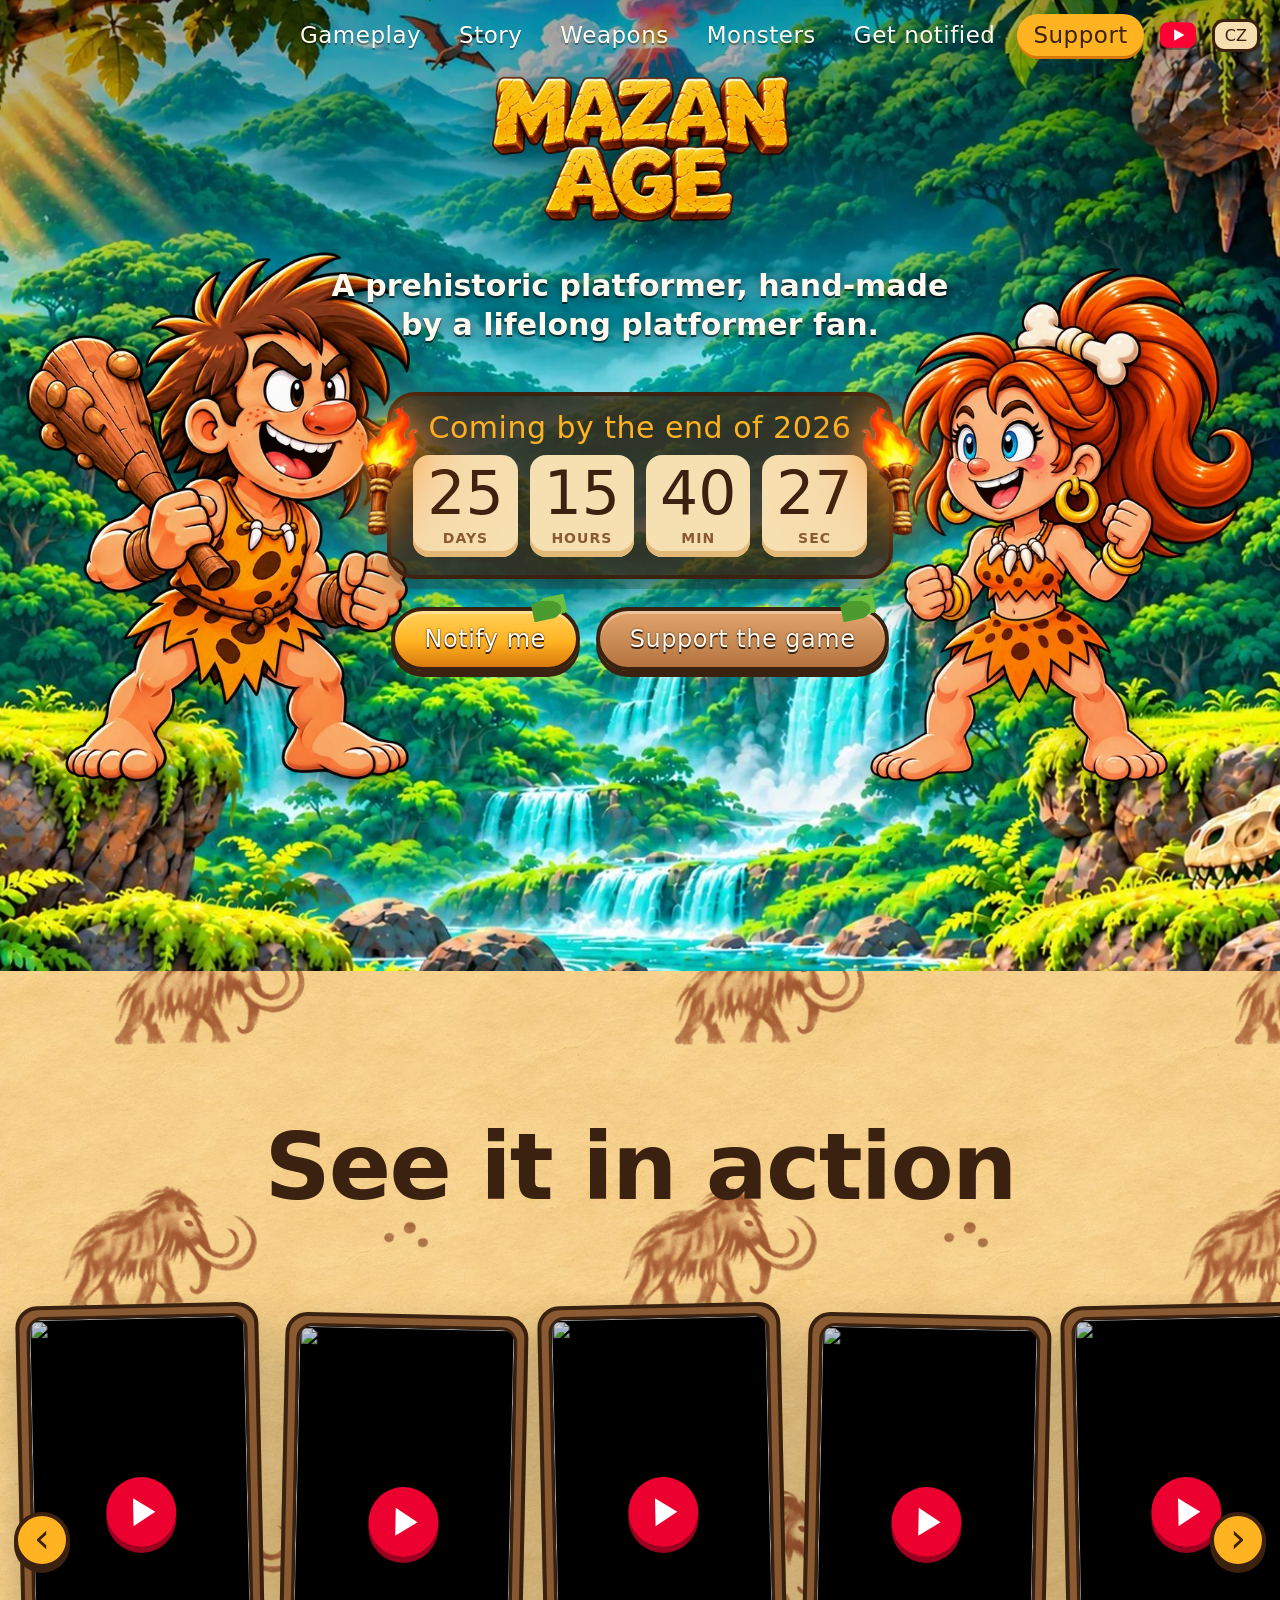
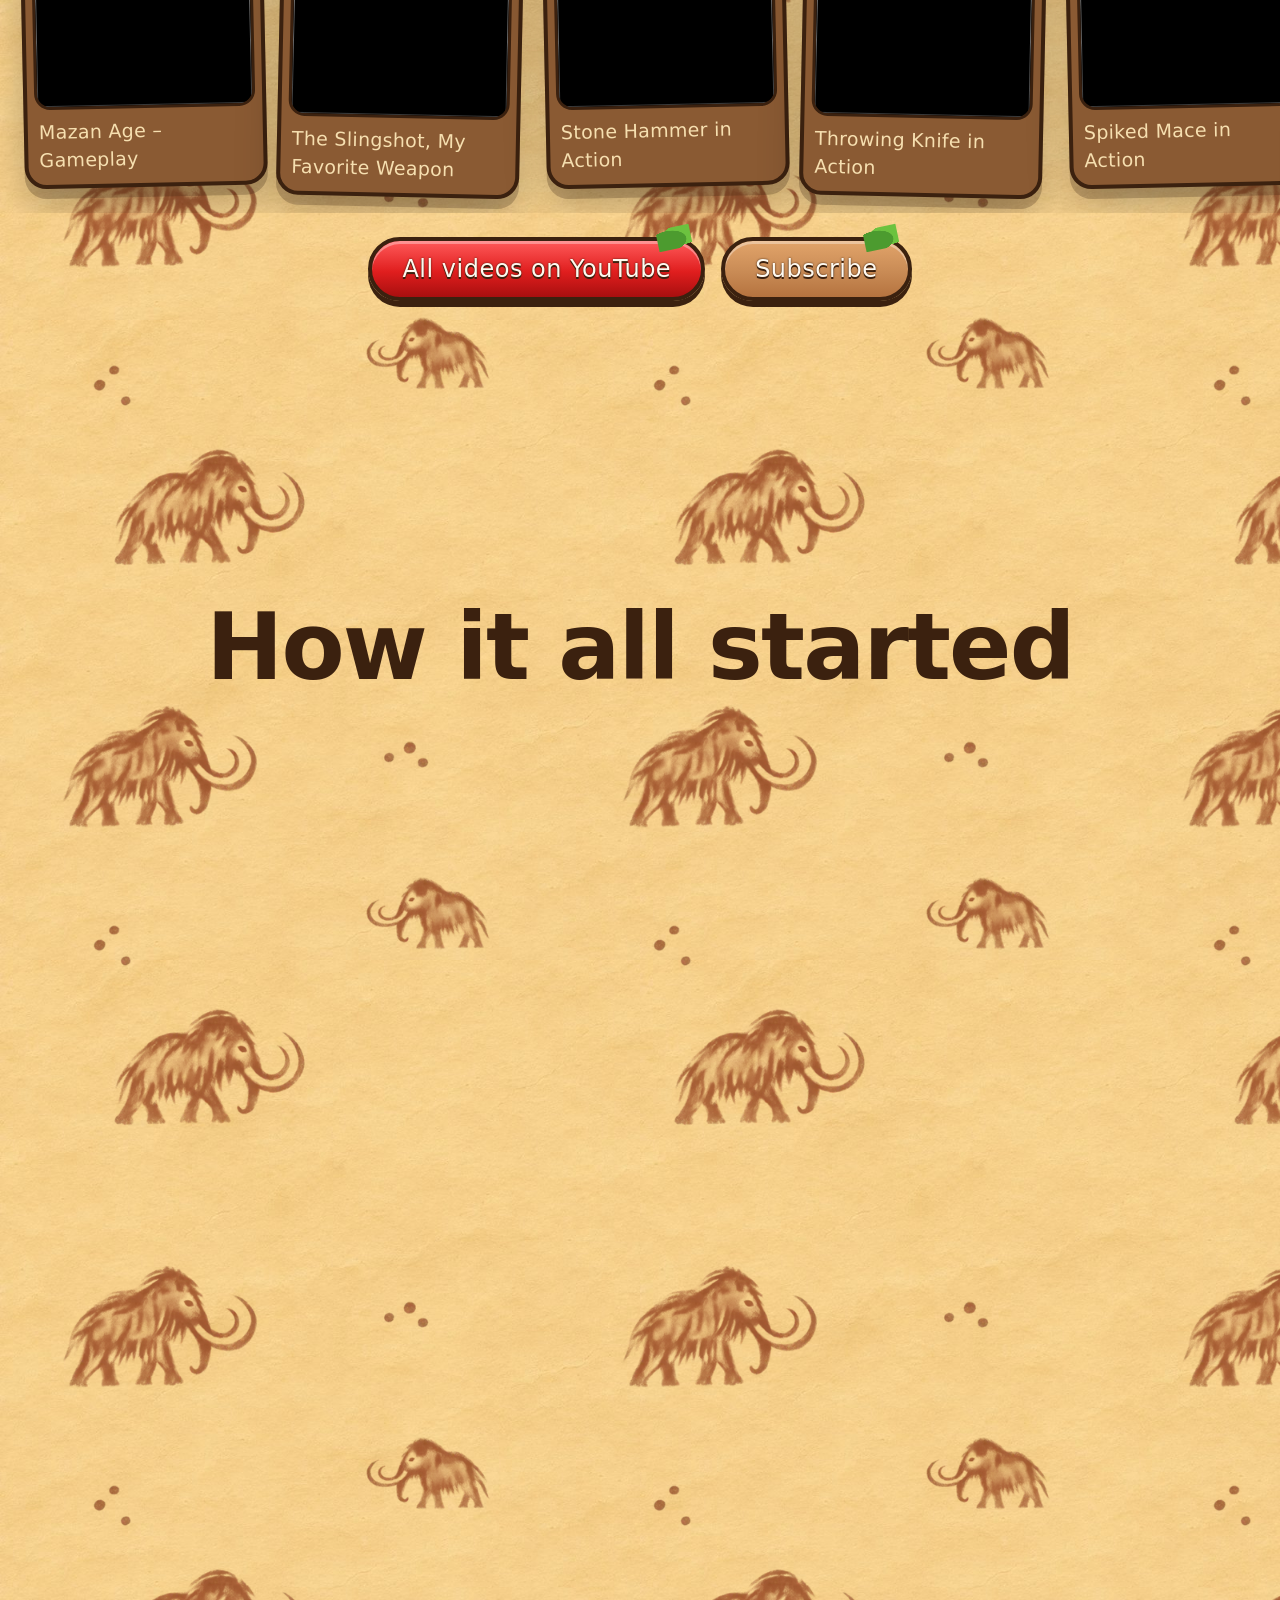
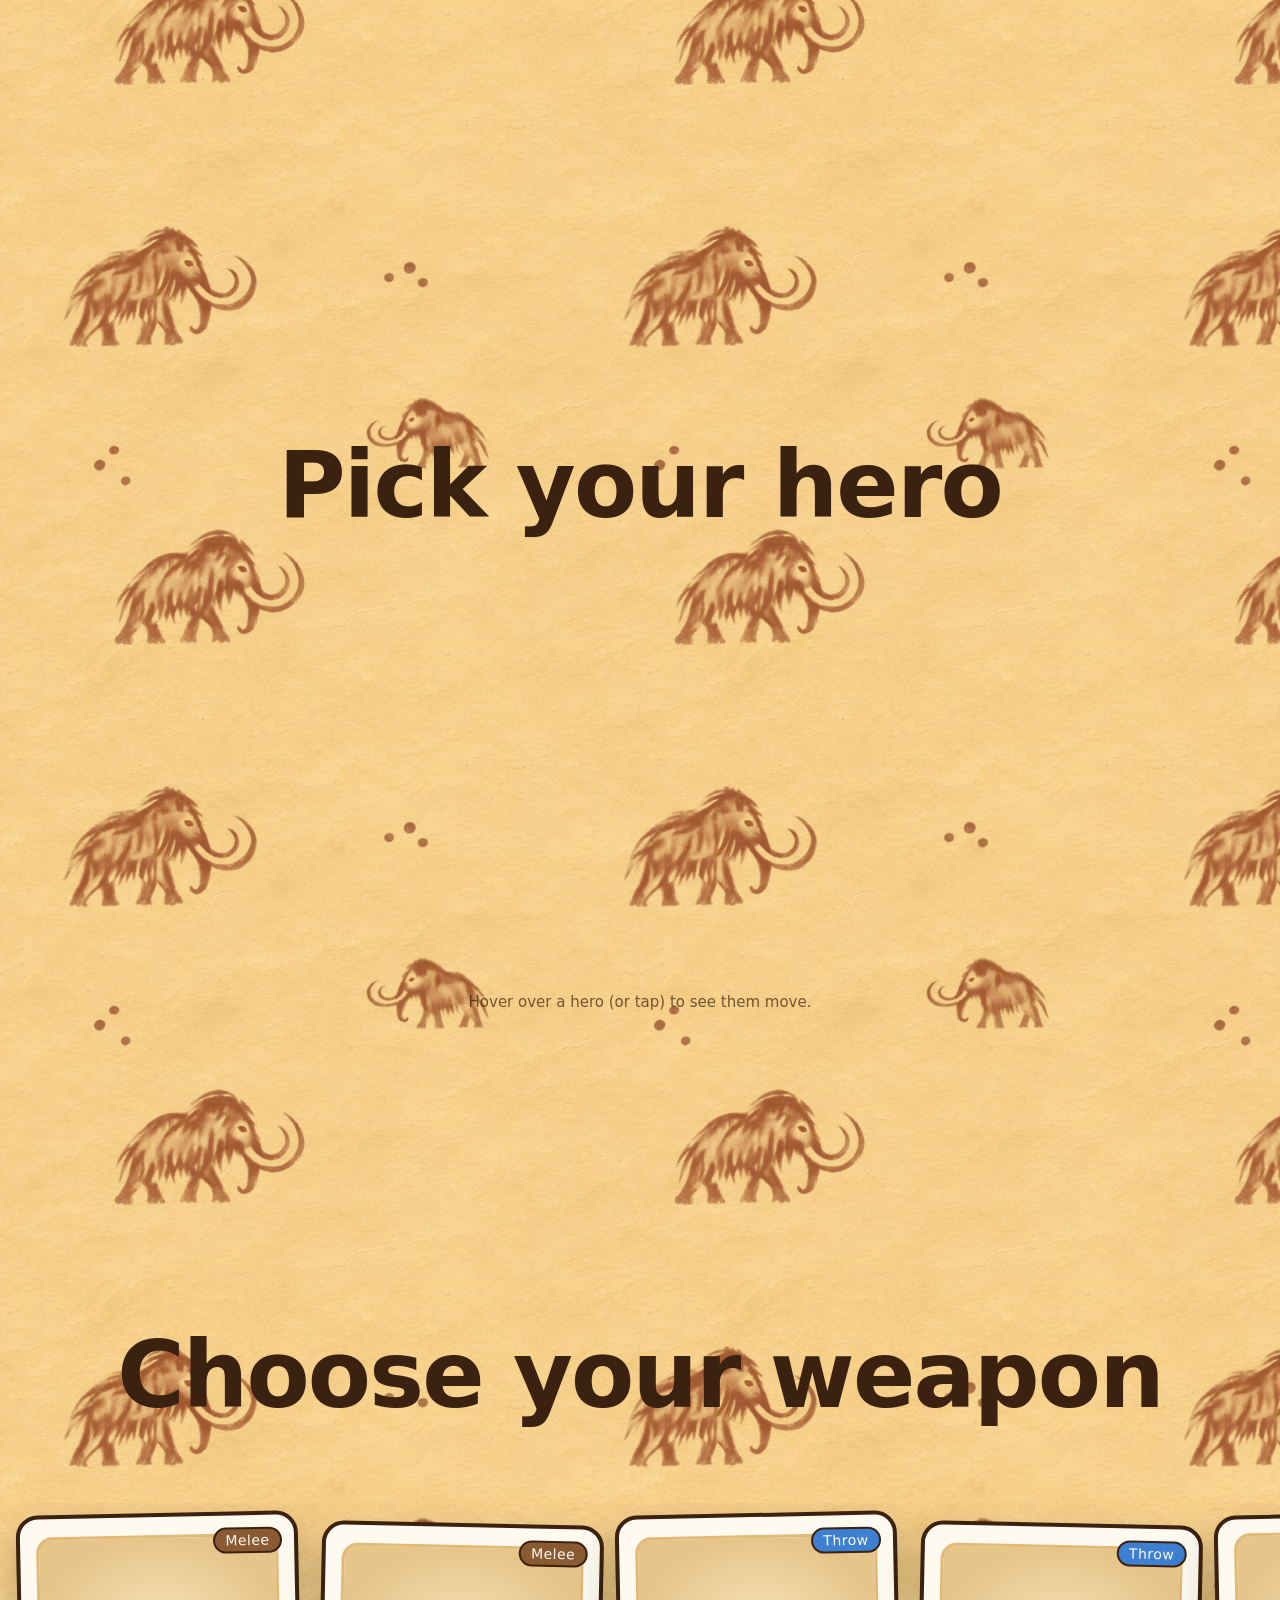
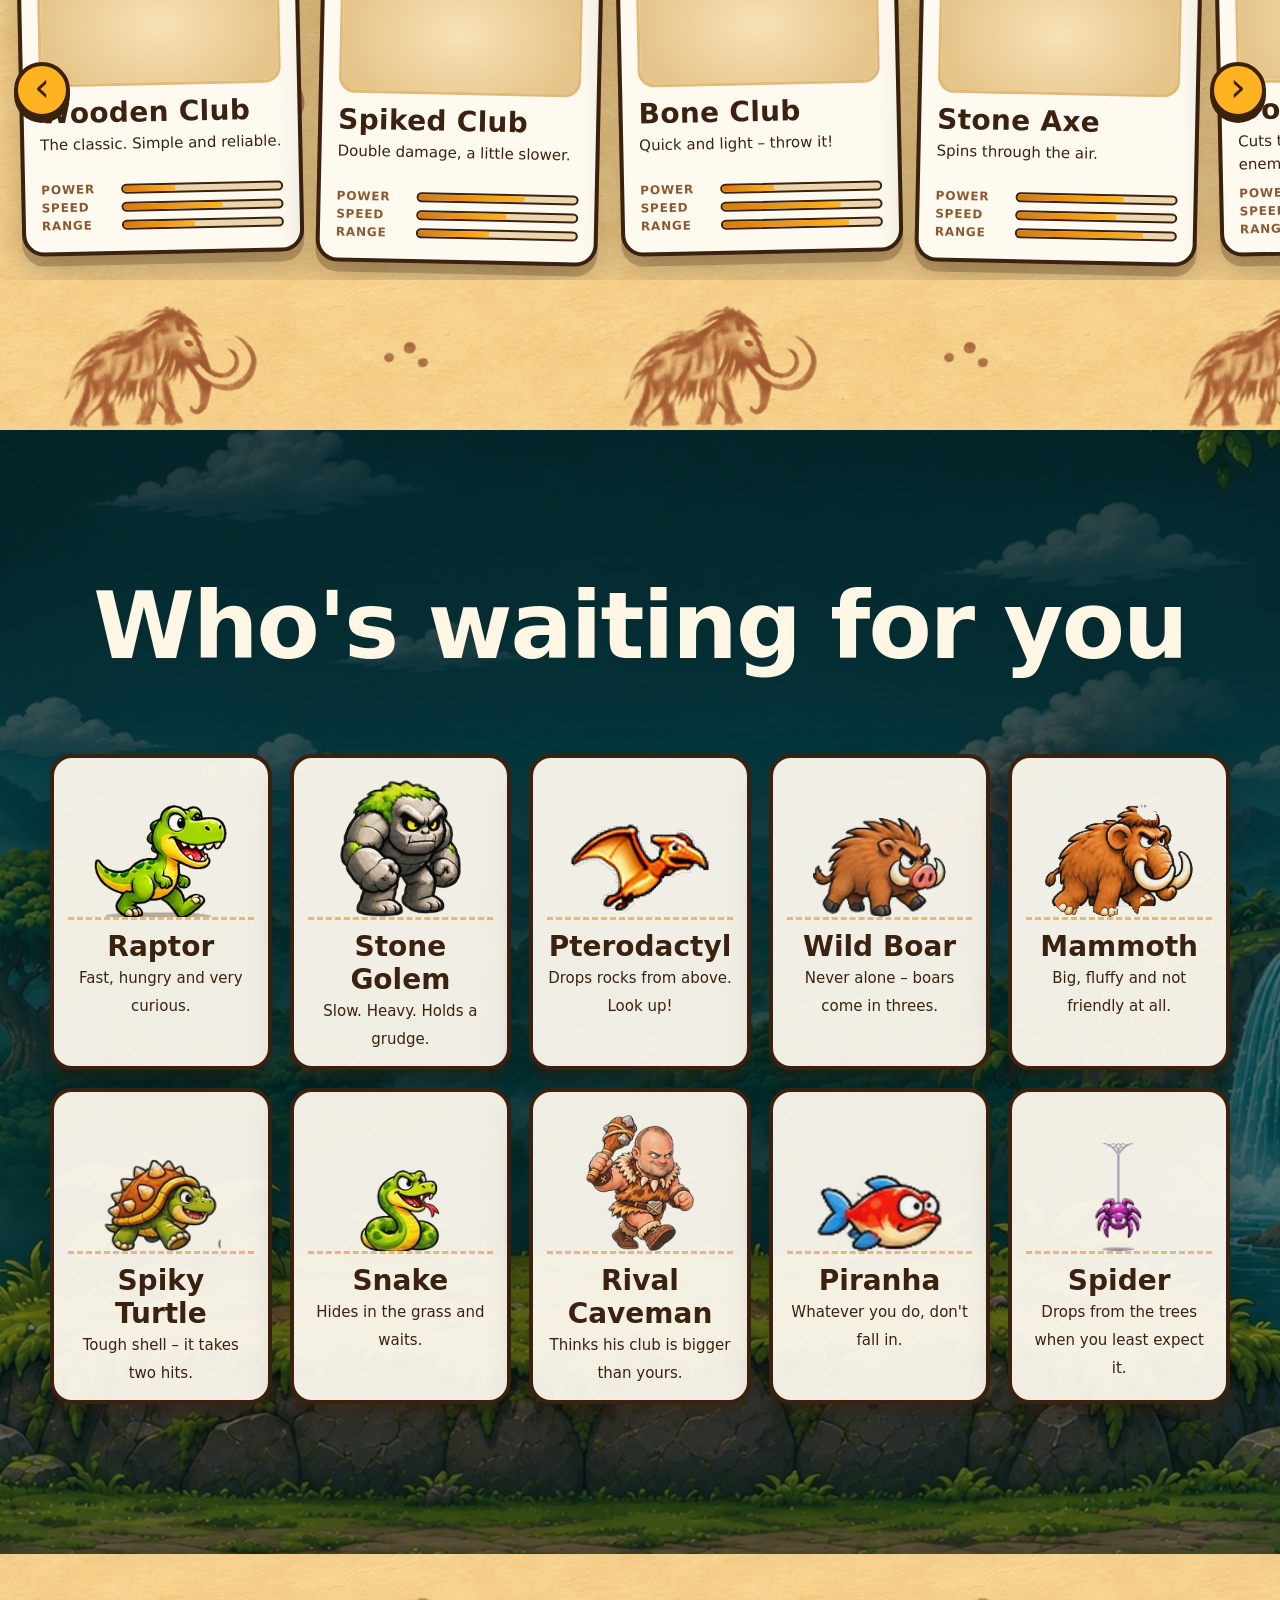
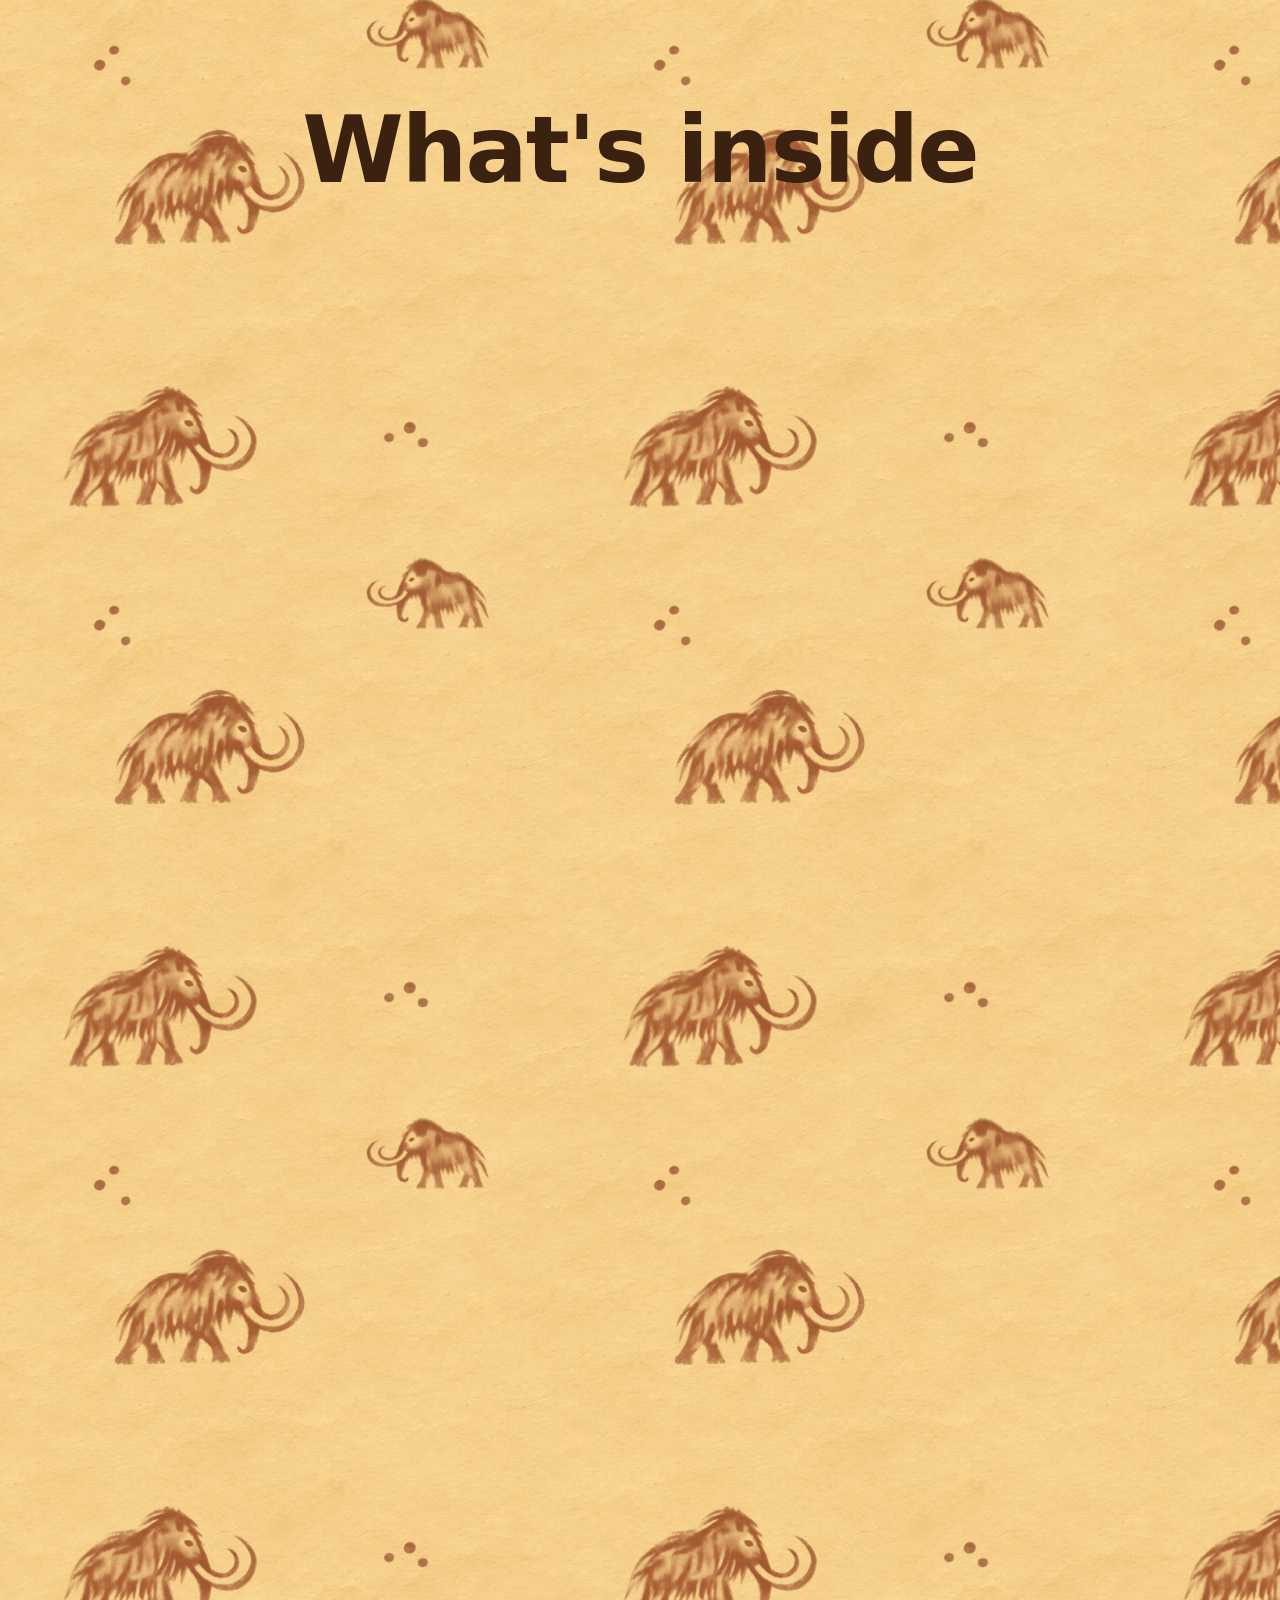
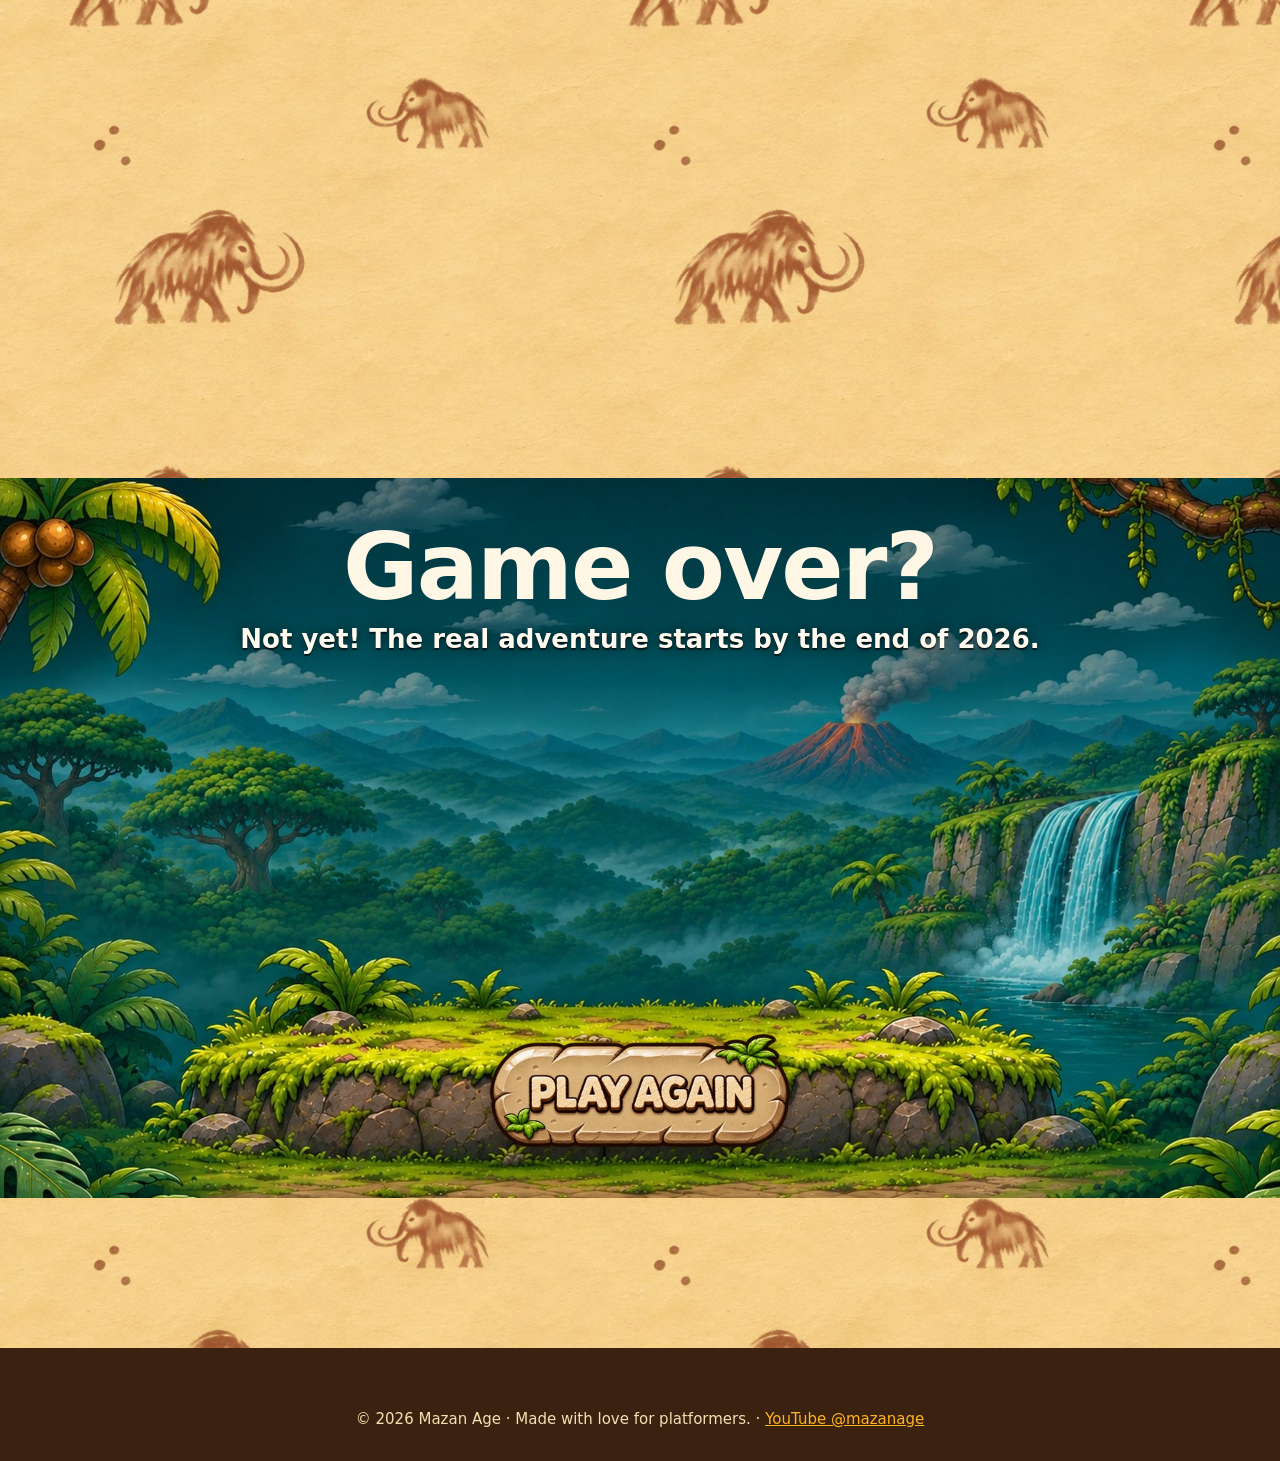
==== index.html @ 1122520c "Hover efekty, vetsi castky, menu a mezery, responzivita tablet a mobil" ====
<!doctype html>
<html lang="en">
<head>
<meta charset="utf-8">
<meta name="viewport" content="width=device-width, initial-scale=1">
<!-- Zabezpečení: GitHub Pages neumí vlastní HTTP hlavičky, proto CSP a referrer v meta. Povolené zdroje:
     vlastní soubory, Google Fonts, náhledy a přehrávač YouTube (nocookie), odeslání formuláře na Formspree. -->
<meta http-equiv="Content-Security-Policy" content="default-src 'self'; script-src 'self'; style-src 'self' https://fonts.googleapis.com; font-src https://fonts.gstatic.com; img-src 'self' https://i.ytimg.com; frame-src https://www.youtube-nocookie.com; connect-src https://formspree.io; form-action https://formspree.io; base-uri 'self'; object-src 'none'; upgrade-insecure-requests">
<meta name="referrer" content="strict-origin-when-cross-origin">
<meta http-equiv="X-Content-Type-Options" content="nosniff">

<title>Mazan Age – Prehistoric Platformer Game | Coming 2026</title>
<meta name="description" content="Mazan Age is a hand-made prehistoric platformer by a lifelong platformer fan: jump through a jungle valley of waterfalls and secret caves, pick one of 12 stone-age weapons and beat raptors, mammoths and a stone golem. Coming by the end of 2026.">
<meta name="robots" content="index, follow, max-image-preview:large">
<meta name="theme-color" content="#3b210f">
<link rel="canonical" href="https://smazan.github.io/mazan-age/">

<meta property="og:type" content="website">
<meta property="og:site_name" content="Mazan Age">
<meta property="og:url" content="https://smazan.github.io/mazan-age/">
<meta property="og:title" content="Mazan Age – Prehistoric Platformer Game">
<meta property="og:description" content="A hand-made prehistoric platformer by a lifelong platformer fan. 12 weapons, secret caves, dinosaurs. Coming by the end of 2026.">
<meta property="og:image" content="https://smazan.github.io/mazan-age/assets/og-image.jpg">
<meta property="og:image:width" content="1200">
<meta property="og:image:height" content="630">
<meta property="og:image:alt" content="Mazan Age logo with the cavekid boy and girl in a jungle valley">
<meta property="og:locale" content="en_US">
<meta property="og:locale:alternate" content="cs_CZ">
<meta name="twitter:card" content="summary_large_image">
<meta name="twitter:title" content="Mazan Age – Prehistoric Platformer Game">
<meta name="twitter:description" content="A hand-made prehistoric platformer. Coming by the end of 2026.">
<meta name="twitter:image" content="https://smazan.github.io/mazan-age/assets/og-image.jpg">

<!-- Strukturovaná data pro vyhledávače a AI asistenty (VideoGame, FAQ, WebSite) -->
<script type="application/ld+json">
[
 {
  "@context": "https://schema.org",
  "@type": "VideoGame",
  "name": "Mazan Age",
  "url": "https://smazan.github.io/mazan-age/",
  "image": "https://smazan.github.io/mazan-age/assets/og-image.jpg",
  "description": "Mazan Age is a hand-made prehistoric platformer by a lifelong platformer fan: jump through a jungle valley of waterfalls and secret caves, pick one of 12 stone-age weapons and beat raptors, mammoths and a stone golem. Coming by the end of 2026.",
  "genre": [
   "Platformer",
   "Action",
   "2D"
  ],
  "inLanguage": [
   "en",
   "cs"
  ],
  "playMode": "SinglePlayer",
  "characterAttribute": "Boy and girl cavekid heroes",
  "sameAs": [
   "https://www.youtube.com/@mazanage"
  ],
  "trailer": {
   "@type": "VideoObject",
   "name": "Mazan Age – Gameplay",
   "embedUrl": "https://www.youtube-nocookie.com/embed/whwG_QtT3Us",
   "thumbnailUrl": "https://i.ytimg.com/vi/whwG_QtT3Us/hqdefault.jpg",
   "uploadDate": "2026-11-14",
   "description": "Gameplay of Mazan Age, a prehistoric platformer."
  }
 },
 {
  "@context": "https://schema.org",
  "@type": "FAQPage",
  "mainEntity": [
   {
    "@type": "Question",
    "name": "What is Mazan Age?",
    "acceptedAnswer": {
     "@type": "Answer",
     "text": "A 2D prehistoric platformer made by one person, a lifelong fan of platform games. You play as a cavekid boy or girl and travel through a jungle valley full of dinosaurs, monsters and secrets."
    }
   },
   {
    "@type": "Question",
    "name": "When does Mazan Age come out?",
    "acceptedAnswer": {
     "@type": "Answer",
     "text": "The game is planned to be available by the end of 2026. Leave your email on the website to get a message on release."
    }
   },
   {
    "@type": "Question",
    "name": "What can you do in the game?",
    "acceptedAnswer": {
     "@type": "Answer",
     "text": "Jump over pits and rope bridges, climb to higher floors, smash secret rocks, explore ten hidden caves, collect coins, diamonds and food, and fight with 12 stone-age weapons such as clubs, axes, a spear, a boomerang, a slingshot and a fire torch."
    }
   },
   {
    "@type": "Question",
    "name": "Which enemies are in Mazan Age?",
    "acceptedAnswer": {
     "@type": "Answer",
     "text": "Raptors, a stone golem, pterodactyls that drop rocks, wild boars in groups of three, mammoths, spiky turtles, snakes, piranhas, spiders and a rival caveman."
    }
   },
   {
    "@type": "Question",
    "name": "How can I support the development?",
    "acceptedAnswer": {
     "@type": "Answer",
     "text": "With a one-time tip of 1, 2, 3, 5 or 10 euros on the website, and by subscribing to the YouTube channel @mazanage."
    }
   }
  ]
 },
 {
  "@context": "https://schema.org",
  "@type": "WebSite",
  "name": "Mazan Age",
  "url": "https://smazan.github.io/mazan-age/",
  "inLanguage": "en"
 }
]
</script>
<link rel="icon" href="assets/coin_gold.webp" type="image/webp">
<link rel="apple-touch-icon" href="assets/box_coin.webp">
<link rel="preconnect" href="https://fonts.googleapis.com">
<link rel="preconnect" href="https://fonts.gstatic.com" crossorigin>
<link href="https://fonts.googleapis.com/css2?family=Fredoka:wght@600;700&family=Lilita+One&family=Nunito:wght@500;700;800&display=swap" rel="stylesheet">
<link rel="stylesheet" href="css/style.css">
</head>
<body>

<header class="topbar">
  <a class="topbar__logo" href="#top"><img src="assets/logo.webp" alt="Mazan Age"></a>
  <nav class="topbar__nav">
    <a href="#gameplay" data-i18n="nav_video">Gameplay</a>
    <a href="#story" data-i18n="nav_story">Story</a>
    <a href="#weapons-sec" data-i18n="nav_weapons">Weapons</a>
    <a href="#monsters" data-i18n="nav_monsters">Monsters</a>
    <a href="#signup" data-i18n="nav_signup">Get notified</a>
    <a href="#support" class="topbar__support" data-i18n="nav_support">Support</a>
  </nav>
  <a class="yt-mini" id="yt-top" href="https://www.youtube.com/@mazanage" target="_blank" rel="noopener" aria-label="YouTube"><svg viewBox="0 0 28 20" aria-hidden="true"><rect width="28" height="20" rx="6" fill="#ff0033"/><path d="M11 5.5v9l8-4.5z" fill="#fff"/></svg></a>
  <button class="lang" id="lang" type="button" aria-label="Switch language">CZ</button>
</header>

<!-- 1. Úvod -->
<section class="hero" id="top">
  <div class="hero__bg"></div>
  <img class="hero__char hero__char--boy" src="assets/hero_boy.webp" alt="Cavekid boy with a wooden club" width="521" height="720">
  <img class="hero__char hero__char--girl" src="assets/hero_girl.webp" alt="Cavekid girl with a bone in her hair" width="538" height="720">
  <div class="hero__content">
    <div class="hero__top">
      <h1 class="hero__h1"><img class="hero__logo" src="assets/logo.webp" alt="Mazan Age – a prehistoric platformer"></h1>
      <p class="hero__tag" data-i18n="hero_tag">A prehistoric platformer, hand-made by a lifelong platformer fan.</p>
    </div>
    <div class="countdown" id="countdown" aria-live="polite">
      <img class="torch torch--left" src="assets/torch.webp" alt="" aria-hidden="true">
      <img class="torch torch--right" src="assets/torch.webp" alt="" aria-hidden="true">
      <span class="countdown__label" data-i18n="release">Coming by the end of 2026</span>
      <div class="countdown__boxes">
        <div><b id="cd-d">00</b><small data-i18n="days">days</small></div>
        <div><b id="cd-h">00</b><small data-i18n="hours">hours</small></div>
        <div><b id="cd-m">00</b><small data-i18n="minutes">min</small></div>
        <div><b id="cd-s">00</b><small data-i18n="seconds">sec</small></div>
      </div>
    </div>
    <div class="hero__cta">
      <a class="stone-btn stone-btn--gold" href="#signup" data-i18n="cta_notify">Notify me</a>
      <a class="stone-btn" href="#support" data-i18n="cta_support">Support the game</a>
    </div>
  </div>
</section>

<!-- Video -->
<section class="gameplay" id="gameplay">
  <h2 class="title" data-i18n="video_title">See it in action</h2>
  <div class="reels">
    <button class="reels__arrow reels__arrow--prev" id="reels-prev" type="button" aria-label="Previous">‹</button>
    <div class="reels__track" id="videos"></div>
    <button class="reels__arrow reels__arrow--next" id="reels-next" type="button" aria-label="Next">›</button>
  </div>
  <div class="gameplay__cta">
    <a class="stone-btn stone-btn--red" id="yt-channel" href="https://www.youtube.com/@mazanage" target="_blank" rel="noopener" data-i18n="channel">All videos on YouTube</a>
    <a class="stone-btn" id="yt-sub" href="https://www.youtube.com/@mazanage?sub_confirmation=1" target="_blank" rel="noopener" data-i18n="subscribe">Subscribe</a>
  </div>
</section>

<!-- 2. Příběh -->
<section class="story" id="story">
  <h2 class="title" data-i18n="story_title">How it all started</h2>
  <div class="story__chapters">
    <article class="chapter reveal">
      <div class="chapter__art chapter__art--img"><img src="assets/card_pribeh1.webp" alt="Cavekid playing a platformer on an old TV" loading="lazy" width="404" height="422"><img class="card-on" src="assets/card_pribeh1_on.webp" alt="" aria-hidden="true" loading="lazy"></div>
      <h3 data-i18n="ch1_t">A kid with a gamepad</h3>
      <p data-i18n="ch1_p">I grew up on platformers. Jumping over pits, collecting coins, hunting for secret rooms and beating “just one more level” long past bedtime.</p>
    </article>
    <article class="chapter reveal">
      <div class="chapter__art chapter__art--img"><img src="assets/card_pribeh2.webp" alt="Grown-up caveman building levels in a game editor at night" loading="lazy" width="404" height="422"><img class="card-on" src="assets/card_pribeh2_on.webp" alt="" aria-hidden="true" loading="lazy"></div>
      <h3 data-i18n="ch2_t">The love never left</h3>
      <p data-i18n="ch2_p">Years later I still had that itch. So instead of waiting for the platformer I wanted to play, I started building it myself – evening after evening, level after level.</p>
    </article>
    <article class="chapter reveal">
      <div class="chapter__art chapter__art--img"><img src="assets/card_pribeh3.webp" alt="Green raptor by a jungle cave with waterfalls" loading="lazy" width="404" height="422"><img class="card-on" src="assets/card_pribeh3_on.webp" alt="" aria-hidden="true" loading="lazy"></div>
      <h3 data-i18n="ch3_t">Welcome to Mazan Age</h3>
      <p data-i18n="ch3_p">A prehistoric valley of waterfalls, rope bridges and hidden caves – full of grumpy dinosaurs, angry boars and one very stubborn stone golem.</p>
    </article>
    <article class="chapter reveal">
      <div class="chapter__art chapter__art--img"><img src="assets/card_pribeh4.webp" alt="Cavegirl jumping for a golden coin" loading="lazy" width="404" height="422"><img class="card-on" src="assets/card_pribeh4_on.webp" alt="" aria-hidden="true" loading="lazy"></div>
      <h3 data-i18n="ch4_t">And now I need you</h3>
      <p data-i18n="ch4_p">The game is coming by the end of 2026. Leave your email to play it first – and if you like what you see, a small one-time tip helps me finish it.</p>
    </article>
  </div>
</section>

<section class="support" id="support-top">
  <div class="panel panel--row reveal">
    <div class="panel__head">
      <div class="panel__title"><img src="assets/box_diamond.webp" alt="" width="96" height="81" loading="lazy"><h2 class="title" data-i18n="support_title">Support the development</h2></div>
      <p data-i18n="support_p">I make Mazan Age in my free time. Your tip helps pay for art and music.</p>
    </div>
    <div class="panel__body">
      <div class="tips"></div>
      <p class="tips__note" data-i18n="support_note">One-time payment via Stripe.</p>
    </div>
  </div>
</section>

<!-- 3. Hrdinové -->
<section class="heroes">
  <h2 class="title" data-i18n="heroes_title">Pick your hero</h2>
  <div class="heroes__row">
    <figure class="pedestal reveal">
      <div class="sprite" data-sprite="boy_idle" data-hover="boy_attack"></div>
      <figcaption><b data-i18n="boy">Boy</b><span data-i18n="boy_p">Wild hair, big club, zero fear.</span></figcaption>
    </figure>
    <figure class="pedestal reveal">
      <div class="sprite" data-sprite="girl_idle" data-hover="girl_dance"></div>
      <figcaption><b data-i18n="girl">Girl</b><span data-i18n="girl_p">Quick, brave and always one jump ahead.</span></figcaption>
    </figure>
  </div>
  <p class="hint" data-i18n="hover_hint">Hover over a hero (or tap) to see them move.</p>
</section>

<!-- Zbraně -->
<section class="weapons" id="weapons-sec">
  <h2 class="title" data-i18n="weapons_title">Choose your weapon</h2>
  <div class="reels">
    <button class="reels__arrow reels__arrow--prev" id="weapons-prev" type="button" aria-label="Previous">‹</button>
    <div class="reels__track weapons__track" id="weapons"></div>
    <button class="reels__arrow reels__arrow--next" id="weapons-next" type="button" aria-label="Next">›</button>
  </div>
</section>

<!-- 4. Příšery -->
<section class="monsters" id="monsters">
  <h2 class="title title--light" data-i18n="monsters_title">Who's waiting for you</h2>
  <div class="monsters__grid" id="bestiary"></div>
</section>

<!-- 5. Co ve hře je -->
<section class="features">
  <h2 class="title" data-i18n="features_title">What's inside</h2>
  <div class="features__grid">
    <div class="feature reveal">
      <img class="feature__card" src="assets/card_zbrane.webp" alt="Stone-age club, axe and boomerang" loading="lazy" width="388" height="280">
      <h3 data-i18n="f1_t">12 stone-age weapons</h3>
      <p data-i18n="f1_p">Clubs, axes, spears, a boomerang, a slingshot and even a flaming torch.</p>
    </div>
    <div class="feature reveal">
      <img class="feature__card" src="assets/card_jeskyne.webp" alt="Mossy cave entrance" loading="lazy" width="388" height="280">
      <h3 data-i18n="f2_t">Secret caves</h3>
      <p data-i18n="f2_p">Ten hidden caves packed with coins, diamonds and food. Step in and press up.</p>
    </div>
    <div class="feature reveal">
      <img class="feature__card" src="assets/card_poklady.webp" alt="Gold coins and a blue diamond" loading="lazy" width="388" height="280">
      <h3 data-i18n="f3_t">Coins, diamonds &amp; secrets</h3>
      <p data-i18n="f3_p">Smash suspicious rocks, climb to the highest floors and find every treasure.</p>
    </div>
  </div>
</section>

<!-- 6. E-mail -->
<section class="signup" id="signup">
  <div class="panel panel--row reveal">
    <div class="panel__head">
      <div class="panel__title"><img src="assets/box_coin.webp" alt="" width="96" height="100" loading="lazy"><h2 class="title" data-i18n="signup_title">Be the first to play</h2></div>
      <p data-i18n="signup_p">When Mazan Age is out, I'll send you an email.</p>
    </div>
    <form class="panel__body signup__form" id="signup-form" novalidate>
      <label class="sr" for="email" data-i18n="email_label">Your email</label>
      <input id="email" name="email" type="email" required maxlength="254" autocomplete="email" inputmode="email" data-i18n-ph="email_ph" placeholder="Your email">
      <input type="text" name="_gotcha" class="hp" tabindex="-1" autocomplete="off" aria-hidden="true">
      <input type="hidden" name="language" id="form-lang" value="en">
      <button class="pill-btn" type="submit" data-i18n="signup_btn">Notify me</button>
      <label class="consent"><input type="checkbox" id="consent" required> <span data-i18n="consent">I agree to receive news about Mazan Age.</span></label>
      <p class="form-msg" id="form-msg" role="status"></p>
    </form>
  </div>
</section>

<!-- 7. Podpora (i pod příběhem) -->
<section class="support" id="support">
  <div class="panel panel--row reveal">
    <div class="panel__head">
      <div class="panel__title"><img src="assets/box_diamond.webp" alt="" width="96" height="81" loading="lazy"><h2 class="title" data-i18n="support_title">Support the development</h2></div>
      <p data-i18n="support_p">I make Mazan Age in my free time. Your tip helps pay for art and music.</p>
    </div>
    <div class="panel__body">
      <div class="tips"></div>
      <p class="tips__note" data-i18n="support_note">One-time payment via Stripe.</p>
    </div>
  </div>
</section>

<!-- Konec stránky jako game over ve hře -->
<section class="ending" id="ending">
  <div class="ending__scene">
    <img class="ending__ko" src="assets/knocked_out.webp" alt="Knocked-out caveman leaning on a rock" loading="lazy">
    <div class="ending__text">
      <h2 class="title title--light" data-i18n="end_title">Game over?</h2>
      <p data-i18n="end_p">Not yet! The real adventure starts by the end of 2026.</p>
    </div>
    <button class="ending__again" id="play-again" type="button" aria-label="Play again"><img class="off" src="assets/play_again_off.webp" alt="Play again"><img class="on" src="assets/play_again.webp" alt=""></button>
  </div>
</section>

<noscript><p class="noscript">Mazan Age is a hand-made prehistoric platformer coming by the end of 2026. Turn on JavaScript to see the monsters, weapons and videos, or visit <a href="https://www.youtube.com/@mazanage">our YouTube channel</a>.</p></noscript>

<footer class="footer">
  <p>© 2026 Mazan Age · <span data-i18n="footer">Made with love for platformers.</span> · <a href="https://www.youtube.com/@mazanage" target="_blank" rel="noopener">YouTube @mazanage</a></p>
</footer>

<div class="toast" id="toast" role="status"></div>

<script src="js/config.js"></script>
<script src="js/sprites.js"></script>
<script type="module" src="js/main.js"></script>
</body>
</html>
---- css/style.css ----
:root{--sand: #f6dfb0;--sand-dark: #e3b978;--stone: #c98b55;--stone-dark: #8a5a33;--gold: #ffb321;--gold-dark: #d9790d;--ink: #3b210f;--leaf: #4c9b2f;--leaf-dark: #2f6b1c;--night: #123236;--white: #fffaf0;--radius: 22px;--shadow: 0 10px 0 rgba(59, 33, 15, .25), 0 18px 40px rgba(0, 0, 0, .25);--paper: url(../assets/mammoths.webp) 0 0 / 560px auto repeat, url(../assets/paper.jpg) 0 0 / 640px auto repeat, var(--sand);--title: "Fredoka", "Arial Rounded MT Bold", system-ui, sans-serif;--head: "Lilita One", "Arial Black", system-ui, sans-serif;--body: "Nunito", system-ui, -apple-system, "Segoe UI", sans-serif}*{box-sizing:border-box}html{scroll-behavior:smooth}body{margin:0;background:var(--paper);color:var(--ink);font:500 18px/1.55 var(--body);overflow-x:hidden}img{max-width:100%;display:block}a{color:inherit}.sr{position:absolute;width:1px;height:1px;overflow:hidden;clip:rect(0 0 0 0)}.hp{position:absolute;left:-9999px}.reveal{opacity:0;translate:0 40px;transition:opacity .7s,translate .7s}.reveal.is-in{opacity:1;translate:0 0}@keyframes breathe{to{transform:scale(1.06) translate(-1%, -1%)}}@keyframes bob{50%{transform:translateY(-10px) rotate(-1deg)}}@keyframes spin{50%{transform:scaleX(0.2)}}@keyframes clouds{to{background-position-x:-1200px}}@keyframes ground{to{background-position-x:-120px}}.stone-btn{display:inline-block;position:relative;font:24px var(--head);letter-spacing:.5px;text-decoration:none;text-align:center;color:var(--white);text-shadow:0 2px 0 var(--ink),0 0 2px var(--ink);padding:14px 30px;border:4px solid var(--ink);border-radius:999px;cursor:pointer;background:linear-gradient(#e2a46a, var(--stone) 55%, #b5733f);box-shadow:inset 0 3px 0 hsla(0,0%,100%,.35),0 6px 0 var(--ink);transition:transform .12s,box-shadow .12s}.stone-btn::after{content:"";position:absolute;right:10px;top:-14px;width:34px;height:22px;background:radial-gradient(ellipse at 30% 60%, var(--leaf) 55%, transparent 57%),radial-gradient(ellipse at 75% 40%, #6cc23f 55%, transparent 57%);transform:rotate(-12deg)}.stone-btn:hover{transform:translateY(-3px) scale(1.03);box-shadow:inset 0 3px 0 hsla(0,0%,100%,.35),0 9px 0 var(--ink)}.stone-btn:active{transform:translateY(3px);box-shadow:inset 0 3px 0 hsla(0,0%,100%,.35),0 2px 0 var(--ink)}.stone-btn--gold{background:linear-gradient(#ffd25a, var(--gold) 55%, var(--gold-dark))}.stone-btn[disabled],.stone-btn.is-off{filter:grayscale(0.7);opacity:.65;cursor:not-allowed}.sprite{width:calc(var(--w)*var(--s)*1px);height:calc(var(--h)*var(--s)*1px);background-image:var(--img);background-repeat:no-repeat;background-size:calc(var(--w)*var(--s)*var(--n)*1px) 100%;animation:play calc(var(--n)/var(--fps)*1s) steps(var(--n)) infinite}.sprite.flip{transform:scaleX(-1)}@keyframes play{to{background-position-x:calc(var(--w)*var(--s)*var(--n)*-1px)}}.topbar{position:fixed;inset:0 0 auto 0;z-index:50;display:flex;align-items:center;gap:16px;padding:8px 20px;background:rgba(59,33,15,0);transition:background .3s,box-shadow .3s}.topbar.is-solid{background:rgba(59,33,15,.88);box-shadow:0 4px 18px rgba(0,0,0,.25)}.topbar__logo img{height:54px;width:auto;opacity:0;transition:opacity .3s}.topbar.is-solid .topbar__logo img{opacity:1}.topbar__nav{margin-left:auto;display:flex;gap:6px}.topbar__nav a{font:23px var(--head);letter-spacing:.5px;color:var(--white);text-decoration:none;padding:8px 16px;border-radius:999px;white-space:nowrap;text-shadow:0 2px 0 rgba(0,0,0,.35)}.topbar__nav a:hover{background:hsla(0,0%,100%,.15)}.topbar__support{background:var(--gold);color:var(--ink) !important;text-shadow:none !important;box-shadow:0 3px 0 var(--gold-dark)}.lang{font:16px var(--head);color:var(--ink);background:var(--sand);border:3px solid var(--ink);border-radius:12px;padding:4px 10px;cursor:pointer}@media(max-width: 1200px){.topbar__nav a{font-size:19px;padding:6px 11px}.topbar__logo img{height:46px}}@media(max-width: 900px){.topbar__nav a:not(.topbar__support){display:none}}.yt-mini svg{width:36px;height:26px;display:block;filter:drop-shadow(0 2px 0 rgba(0, 0, 0, 0.35))}.stone-btn--red{background:linear-gradient(#ff5a5a, #e01e1e 55%, #a80f0f)}.hero{padding:0 16px;position:relative;min-height:100vh;min-height:100svh;display:grid;place-items:center;overflow:hidden}.hero__bg{position:absolute;inset:-4%;background:url(../assets/hero_bg2.jpg) center 40%/cover no-repeat;animation:breathe 18s ease-in-out infinite alternate}.hero::after{content:"";position:absolute;inset:0;background:linear-gradient(rgba(0, 0, 0, 0.35), rgba(0, 0, 0, 0) 45%)}.hero__char{position:absolute;z-index:1;top:50%;translate:0 -50%;height:min(66vh,620px);width:auto;max-width:30vw;object-fit:contain;filter:drop-shadow(0 12px 14px rgba(0, 0, 0, 0.35));animation:idle 2.6s ease-in-out infinite;pointer-events:none}.hero__char--boy{left:max(8px,2vw);object-position:left bottom;transform-origin:50% 100%}.hero__char--girl{right:max(8px,2vw);object-position:right bottom;transform-origin:50% 100%;animation-delay:-1.3s}@keyframes idle{50%{transform:translateY(-6px) scaleY(1.015)}}.hero__content{position:relative;z-index:2;text-align:center;padding:72px 16px 40px;max-width:900px}.hero__logo{width:min(560px,88vw,62vh);margin:0 auto;filter:drop-shadow(0 10px 18px rgba(0, 0, 0, 0.45));animation:bob 3.2s ease-in-out infinite}.hero__tag{font:800 clamp(20px, 2.8vw, 30px)/1.3 var(--body);color:var(--white);text-shadow:0 2px 0 rgba(0,0,0,.6),0 0 14px rgba(0,0,0,.6);margin:8px auto 32px;max-width:640px}.hero__cta{display:flex;gap:16px;justify-content:center;flex-wrap:wrap;margin-top:32px}.countdown{position:relative;display:inline-block;background:rgba(59,33,15,.8);border:4px solid var(--ink);border-radius:28px;padding:14px 22px 18px;box-shadow:var(--shadow)}.torch{position:absolute;top:50%;width:84px;pointer-events:none;z-index:1;filter:drop-shadow(0 0 18px rgba(255, 150, 30, 0.85)) drop-shadow(0 0 40px rgba(255, 90, 0, 0.5));animation:flicker 1.3s ease-in-out infinite}.torch--left{left:-44px;translate:0 -62%;rotate:-22deg}.torch--right{right:-44px;translate:0 -62%;rotate:22deg;scale:-1 1;animation-delay:-0.6s}@keyframes flicker{0%,100%{filter:drop-shadow(0 0 18px rgba(255, 150, 30, 0.85)) drop-shadow(0 0 40px rgba(255, 90, 0, 0.5)) brightness(1)}30%{filter:drop-shadow(0 0 26px rgba(255, 170, 40, 0.95)) drop-shadow(0 0 56px rgba(255, 100, 0, 0.6)) brightness(1.12)}55%{filter:drop-shadow(0 0 14px rgba(255, 140, 20, 0.75)) drop-shadow(0 0 34px rgba(255, 80, 0, 0.45)) brightness(0.95)}80%{filter:drop-shadow(0 0 22px rgba(255, 160, 35, 0.9)) drop-shadow(0 0 48px rgba(255, 95, 0, 0.55)) brightness(1.06)}}.countdown__label{display:block;font:clamp(22px,2.6vw,30px) var(--head);color:var(--gold);letter-spacing:.5px;margin-bottom:10px}.countdown__boxes{display:flex;gap:12px;justify-content:center}.countdown__boxes div{background:var(--sand);border-radius:16px;padding:8px 14px 6px;min-width:104px;box-shadow:inset 0 -6px 0 var(--sand-dark)}.countdown__boxes b{display:block;font:clamp(40px, 5vw, 60px)/1 var(--head);color:var(--ink)}.countdown__boxes small{font:800 14px var(--body);text-transform:uppercase;letter-spacing:1px;color:var(--stone-dark)}.hero__content{min-height:100svh;width:100%;padding-top:76px;padding-bottom:76px;display:grid;grid-template-rows:1fr auto 1fr;justify-items:center}.hero__top{align-self:end}.hero__h1{margin:0}.hero .hero__tag{margin:44px auto 48px}.hero .hero__cta{align-self:start;margin-top:28px}.hero .hero__logo{width:min(460px,84vw,33vh)}@media(max-height: 860px){.hero .hero__logo{width:min(420px,84vw,26vh)}.hero .hero__tag{margin:22px auto 26px;font-size:clamp(18px,2.2vw,24px)}.hero .hero__cta{margin-top:22px}.countdown__boxes b{font-size:clamp(32px,4.4vw,48px)}.countdown__boxes div{min-width:86px;padding:6px 10px 4px}.countdown__label{font-size:clamp(20px,2.2vw,26px)}}@media(max-width: 1200px){.hero__char{max-width:23vw}.hero__char--boy{left:0}.hero__char--girl{right:0}}@media(max-width: 900px)and (min-width: 641px){.hero__char{top:auto;bottom:0;translate:none;height:30vh;max-width:34vw}}.title .ch{display:inline-block}.title.is-in .ch{animation:letter .6s cubic-bezier(0.3, 1.6, 0.5, 1) both;animation-delay:calc(var(--i)*40ms)}.title .word{display:inline-block;white-space:nowrap}@keyframes bump{50%{transform:scale(1.18)}}@keyframes hover{50%{translate:0 -8px}}@keyframes got{to{transform:translateY(-60px) scale(1.6);opacity:0}}@keyframes pop{from{transform:translateY(0) scale(0.6);opacity:1}to{transform:translateY(-70px) scale(1.2);opacity:0}}@keyframes hit{25%,75%{opacity:.2}50%{opacity:1}}@keyframes letter{from{transform:translateY(40px) scale(0.4) rotate(-12deg);opacity:0}}@media(prefers-reduced-motion: reduce){*,*::before,*::after{animation:none !important;transition:none !important}.reveal{opacity:1;translate:0 0}}section{padding:150px 16px;position:relative}.title{font:700 clamp(44px, 8vw, 92px)/1.02 var(--title);text-align:center;margin:0 0 80px;color:var(--ink);letter-spacing:-0.02em}.title--light{color:#fff7e6}.story{background:rgba(0,0,0,0)}.story__chapters{display:grid;grid-template-columns:repeat(4, 1fr);gap:22px;max-width:1200px;margin:0 auto}.chapter{position:relative;background:var(--white);border:4px solid var(--ink);border-radius:var(--radius);padding:18px 18px 22px;box-shadow:var(--shadow)}.chapter:nth-child(odd){transform:rotate(-1deg)}.chapter:nth-child(even){transform:rotate(1deg)}.chapter__art{position:relative;height:190px;border-radius:14px;overflow:hidden;margin-bottom:14px;display:grid;place-items:end center;padding-bottom:10px;background:linear-gradient(#a6dcef, #dff0c8 70%, var(--leaf) 70%, var(--leaf) 76%, #b07a4a 76%);border:3px solid var(--ink)}.chapter:nth-child(3) .chapter__art{background:linear-gradient(#2b3d5c, #45618a 70%, #6b5a4a 70%)}.chapter__prop{position:absolute}.chapter__prop--coin{width:40px;right:24px;top:30px;animation:spin 1.6s ease-in-out infinite}.chapter__prop--cave{width:110px;right:-6px;bottom:4px;opacity:.95}.chapter__num{position:absolute;left:-14px;top:-14px;width:46px;height:46px;border-radius:50%;display:grid;place-items:center;font:26px var(--head);color:var(--ink);background:var(--gold);border:4px solid var(--ink)}.chapter h3{font:700 32px/1.1 var(--title);margin:0 0 10px;letter-spacing:.5px}.chapter p{margin:0;font-size:17px}.heroes{background:rgba(0,0,0,0);text-align:center}.heroes__row{display:flex;gap:60px;justify-content:center;flex-wrap:wrap}.pedestal{margin:0;display:flex;flex-direction:column;align-items:center;cursor:pointer}.pedestal .sprite{--s: 1.1;position:relative;z-index:1;filter:drop-shadow(0 8px 6px rgba(0, 0, 0, 0.25))}.pedestal::after{content:"";width:220px;height:54px;margin-top:-18px;border-radius:50%;background:radial-gradient(ellipse at 50% 35%, #d9a76f, var(--stone) 55%, var(--stone-dark));border:4px solid var(--ink);box-shadow:0 0 40px 6px rgba(255,196,64,.55);order:2}.pedestal figcaption{order:3;margin-top:14px;display:flex;flex-direction:column}.pedestal figcaption b{font:700 40px var(--title);color:var(--ink)}.hint{font-size:15px;opacity:.7;margin-top:26px}.monsters{background:var(--night) url(../assets/night_bg.jpg) center/cover;position:relative}.monsters::before{content:"";position:absolute;inset:0;background:rgba(9,28,30,.55)}.monsters>*{position:relative}.monsters__grid{display:grid;grid-template-columns:repeat(auto-fill, minmax(200px, 1fr));gap:18px;max-width:1180px;margin:0 auto}.beast{background:rgba(255,250,240,.94);border:4px solid var(--ink);border-radius:var(--radius);padding:12px 14px 14px;text-align:center;box-shadow:var(--shadow);transition:transform .2s}.beast:hover{transform:translateY(-6px) rotate(-1deg)}.beast__stage{height:150px;display:grid;place-items:end center;border-bottom:3px dashed var(--sand-dark);margin-bottom:10px}.beast b{font:700 28px var(--title);display:block}.beast span{font-size:15px}.features{background:rgba(0,0,0,0)}.features__grid{display:grid;grid-template-columns:repeat(3, 1fr);gap:22px;max-width:1100px;margin:0 auto}.feature{background:var(--white);border:4px solid var(--ink);border-radius:var(--radius);padding:20px;box-shadow:var(--shadow);text-align:center}.feature h3{font:700 32px/1.1 var(--title);margin:14px 0 8px}.feature p{margin:0}.feature__img{height:150px;width:auto;margin:0 auto}.feature__weapons{height:150px;display:grid;grid-template-columns:repeat(3, 1fr);gap:6px;align-items:center}.feature__weapons img{width:100%;transform:rotate(-20deg);transition:transform .3s}.feature:hover .feature__weapons img{transform:rotate(-35deg) scale(1.08)}.feature__coins{height:150px;display:flex;gap:14px;justify-content:center;align-items:center}.feature__coins img{width:60px;animation:spin 1.8s ease-in-out infinite}.feature__coins img:nth-child(2){width:72px;animation-delay:.3s}.feature__coins img:nth-child(3){animation-delay:.6s}.signup,.support{background:rgba(0,0,0,0)}.support{padding-top:20px}.panel{max-width:1440px;margin:0 auto;background:var(--white);border:4px solid var(--ink);border-radius:30px;padding:34px 28px;text-align:center;box-shadow:var(--shadow);position:relative}.panel>p,.signup__form,.form-msg{max-width:860px;margin-left:auto;margin-right:auto}.signup__form{display:grid;grid-template-columns:1fr auto;gap:12px;margin-top:20px}.signup__form input[type=email]{font:700 19px var(--body);padding:14px 18px;border:4px solid var(--ink);border-radius:999px;min-width:0;background:var(--sand);color:var(--ink)}.signup__form input[type=email]:focus{outline:4px solid var(--gold)}.consent{grid-column:1/-1;font-size:14px;display:flex;gap:8px;align-items:flex-start;text-align:left}.consent input{width:20px;height:20px;margin-top:1px;accent-color:var(--gold-dark);flex:none}.form-msg{min-height:1.5em;font-weight:800;margin:14px 0 0}.form-msg.ok{color:var(--leaf-dark)}.form-msg.err{color:#b3261e}.tips{display:flex;gap:10px;justify-content:center;flex-wrap:wrap;margin:22px 0 10px}.tip{min-width:100px;font-size:26px;padding:12px 14px}.tip small{display:block;font:700 13px var(--body);text-shadow:none;color:var(--ink)}.tip--big{font-size:30px}.tips__note{font-size:14px;opacity:.75;margin:6px 0 0}.footer{background:var(--ink);color:var(--sand);text-align:center;padding:60px 16px 30px;position:relative;overflow:hidden}.footer a{color:var(--gold)}.footer__parade{height:120px;position:relative}.footer p{margin:0;font-size:15px}.noscript{max-width:760px;margin:40px auto;padding:0 16px;text-align:center;font-weight:700}.chapter__art--img{height:auto;padding:0;display:block;background:none}.chapter__art--img img{width:100%;height:auto;display:block}.feature__card{width:100%;height:auto;border-radius:16px;border:3px solid var(--sand-dark);display:block}.chapter__art--img{position:relative;overflow:hidden}.chapter__art--img .card-on{position:absolute;inset:0;width:100%;height:100%;object-fit:cover;opacity:0;transition:opacity .35s}.chapter:hover .card-on,.chapter:focus-within .card-on{opacity:1}.chapter{transition:transform .25s}.chapter:hover{transform:rotate(0) translateY(-6px) scale(1.02)}.feature{transition:transform .25s cubic-bezier(0.3, 1.4, 0.5, 1),box-shadow .25s}.feature:nth-child(odd):hover{transform:rotate(-3deg) translateY(-8px) scale(1.03)}.feature:nth-child(even):hover{transform:rotate(3deg) translateY(-8px) scale(1.03)}.gameplay{padding-left:0;padding-right:0}.reels{position:relative;width:100%}.reels__track{display:flex;gap:18px;overflow-x:auto;overscroll-behavior-x:contain;padding:10px 24px 26px;scrollbar-width:none;cursor:grab}.reels__track::-webkit-scrollbar{display:none}@media(pointer: coarse){.reels__track{scroll-snap-type:x proximity}}.reels__track.is-drag{cursor:grabbing;scroll-snap-type:none}.reels__track.is-drag *{pointer-events:none}.reel{flex:0 0 auto;width:clamp(200px,19vw,280px);margin:0;scroll-snap-align:center;background:#8a5a33;border:4px solid var(--ink);border-radius:22px;padding:7px;box-shadow:var(--shadow);transition:transform .25s;text-align:left}.reel:nth-child(odd){transform:rotate(-1.2deg)}.reel:nth-child(even){transform:rotate(1.2deg) translateY(10px)}.reel:hover,.reel.is-playing{transform:rotate(0) translateY(-6px) scale(1.03);z-index:2}.reel__screen{display:block;position:relative;width:100%;aspect-ratio:9/16;border:3px solid var(--ink);border-radius:16px;overflow:hidden;padding:0;background:#000;cursor:pointer}.reel__screen img{width:100%;height:100%;object-fit:cover;transition:transform .6s,filter .3s;filter:brightness(0.82) saturate(1.1);user-select:none}.reel__screen:hover img{transform:scale(1.08);filter:brightness(1)}.reel__screen::after{content:"";position:absolute;inset:auto 0 0 0;height:40%;background:linear-gradient(transparent, rgba(0, 0, 0, 0.65))}.reel__play{position:absolute;left:50%;top:50%;translate:-50% -50%;width:70px;height:70px;border-radius:50%;z-index:1;background:rgba(255,0,51,.92);box-shadow:0 6px 0 #9c0020,0 10px 24px rgba(0,0,0,.5);transition:transform .2s}.reel__play::after{content:"";position:absolute;left:27px;top:21px;border:14px solid rgba(0,0,0,0);border-left:22px solid #fff;border-right:0}.reel__screen:hover .reel__play{transform:scale(1.12)}.reel__screen--live{cursor:auto}.reel__screen--live::after{display:none}.reel__screen--live iframe{position:absolute;top:0;left:50%;height:100%;width:316%;translate:-50% 0;border:0}.reel.is-playing{width:clamp(260px,26vw,380px)}.reel figcaption{padding:9px 4px 3px;min-height:3.1em}.reel figcaption a{font:19px/1.2 var(--head);color:var(--sand);text-decoration:none;letter-spacing:.3px}.reel figcaption a:hover{color:var(--gold)}.reels__arrow{position:absolute;top:42%;z-index:4;width:56px;height:56px;border-radius:50%;font:40px/1 var(--head);color:var(--ink);background:var(--gold);border:4px solid var(--ink);box-shadow:0 5px 0 var(--ink);cursor:pointer;display:grid;place-items:center;padding-bottom:6px}.reels__arrow:hover{transform:scale(1.08)}.reels__arrow--prev{left:14px}.reels__arrow--next{right:14px}.gameplay__cta{display:flex;gap:16px;justify-content:center;flex-wrap:wrap;padding:0 16px;margin-top:24px}.weapons{padding-left:0;padding-right:0;text-align:center}.wcard{flex:0 0 auto;width:clamp(240px,22vw,300px);position:relative;text-align:left;cursor:pointer;background:var(--white);border:4px solid var(--ink);border-radius:22px;padding:14px 16px 16px;box-shadow:var(--shadow);font:inherit;color:inherit;transition:transform .25s,box-shadow .25s}.wcard:nth-child(odd){transform:rotate(-1.2deg)}.wcard:nth-child(even){transform:rotate(1.2deg) translateY(10px)}.wcard:hover{transform:rotate(0) translateY(-6px) scale(1.03)}.wcard.is-picked{box-shadow:0 0 0 5px var(--gold),0 0 34px 8px rgba(255,179,33,.7),var(--shadow);transform:rotate(0) translateY(-6px)}.wcard__slot{height:150px;display:grid;place-items:center;border-radius:16px;margin-bottom:12px;background:radial-gradient(ellipse at 50% 60%, #f7e2b6, #e6c58b 70%);border:3px solid var(--sand-dark)}.wcard__slot img{max-width:92%;max-height:120px;transform:rotate(-18deg);transition:transform .35s cubic-bezier(0.3, 1.6, 0.5, 1);user-select:none}.wcard:hover .wcard__slot img,.wcard.is-picked .wcard__slot img{transform:rotate(-38deg) scale(1.08)}.wcard b{display:block;font:700 28px/1.1 var(--title);letter-spacing:.3px}.wcard__line{display:block;font-size:15px;min-height:2.6em;margin:4px 0 10px}.wcard__badge{position:absolute;right:12px;top:12px;z-index:1;font:14px var(--head);letter-spacing:.5px;color:var(--white);padding:3px 10px;border-radius:999px;border:2px solid var(--ink);background:var(--stone-dark)}.wcard__badge--throw{background:#3d7fd0}.wcard__badge--shoot{background:#4c9b2f}.wcard__badge--boomerang{background:#c2410c}.wcard__stats div{display:grid;grid-template-columns:72px 1fr;align-items:center;gap:8px;margin-top:4px}.wcard__stats small{font:800 12px var(--body);text-transform:uppercase;letter-spacing:.8px;color:var(--stone-dark)}.wcard__stats i{display:block;height:10px;border-radius:999px;background:#ecd6ad;border:2px solid var(--ink);position:relative;overflow:hidden}.wcard__stats i::after{content:"";position:absolute;inset:0;width:calc(var(--v)*100%);background:linear-gradient(90deg, var(--gold-dark), var(--gold))}.panel--row{display:grid;grid-template-columns:1fr 1.25fr;align-items:center;text-align:left;max-width:1180px;padding:34px 44px}.panel__head{padding-right:40px;border-right:2px solid var(--sand-dark)}.panel__body{padding-left:40px}.panel__title{display:flex;align-items:center;gap:18px}.panel__title img{width:96px;height:auto;flex:none;filter:drop-shadow(0 6px 6px rgba(0, 0, 0, 0.2))}.panel--row .title{text-align:left;margin:0;font-size:clamp(36px,4.4vw,64px)}.panel--row .panel__head p{margin:14px 0 0;font-size:19px;max-width:420px}.panel--row .panel__head p,.panel--row .form-msg{max-width:none}.panel--row .signup__form{display:flex;flex-direction:column;gap:14px;margin:0;max-width:none}.panel--row .signup__form input[type=email]{width:100%;border-width:3px;background:#fbe6bd;padding:16px 22px}.pill-btn{position:relative;width:100%;padding:16px 20px;border:3px solid #7a3d0c;border-radius:999px;cursor:pointer;font:700 26px var(--title);color:#fff;text-shadow:0 2px 0 #b04f06;background:linear-gradient(#ffd24a, #ffae1f 55%, #f08a0c);box-shadow:inset 0 3px 0 hsla(0,0%,100%,.45),0 6px 0 #9b4a08;transition:transform .12s,box-shadow .12s,filter .12s}.pill-btn::after{content:"";position:absolute;right:18px;top:-16px;width:34px;height:22px;rotate:-25deg;background:radial-gradient(ellipse at 50% 60%, #6cc23f 55%, transparent 57%);filter:drop-shadow(0 2px 0 #2f6b1c)}.pill-btn:hover{filter:brightness(1.08) saturate(1.1);transform:translateY(-2px)}.pill-btn:active{transform:translateY(3px);box-shadow:inset 0 3px 0 hsla(0,0%,100%,.45),0 2px 0 #9b4a08}.pill-btn:disabled{filter:grayscale(0.6);cursor:wait}.panel--row .consent{font-size:15px}.panel--row .tips{display:flex;gap:10px;justify-content:center;flex-wrap:nowrap;margin:0}.tip{position:relative;display:block;flex:1 1 0;min-width:0;max-width:150px;transition:transform .15s}.tip img{display:block;width:100%;height:auto}.tip .tip__on{position:absolute;inset:0;opacity:0;transition:opacity .15s}.tip:hover,.tip:focus-visible{transform:translateY(-5px) scale(1.06)}.tip:hover .tip__on,.tip:focus-visible .tip__on{opacity:1}.tip.is-off{cursor:help}.panel--row .tips__note{text-align:center;margin:18px 0 0;font-size:17px;opacity:.85}#support-top{padding-top:0}@media(max-width: 1100px){.panel--row{grid-template-columns:1fr;padding:28px 22px}.panel__head{padding:0 0 22px;border-right:0;border-bottom:2px solid var(--sand-dark);margin-bottom:22px}.panel__body{padding:0}.panel--row .tips{flex-wrap:nowrap}.tip{flex:0 1 120px}}@media(max-width: 480px){.panel--row .tips{flex-wrap:wrap}.tip{flex:0 0 92px}}.walker{position:absolute;left:0;bottom:6px;z-index:4;pointer-events:none;will-change:transform}.ending{padding:150px 0}.ending__scene{position:relative;width:100%;aspect-ratio:1600/900;max-height:100vh;min-height:520px;background:url(../assets/night_bg.jpg) center 70%/cover no-repeat;overflow:hidden}.ending__ko{position:absolute;left:50%;bottom:25%;width:min(33%,520px);translate:-50% 0;filter:drop-shadow(0 10px 10px rgba(0, 0, 0, 0.35));animation:daze 3.4s ease-in-out infinite}.ending__text{position:absolute;left:0;right:0;top:6%;text-align:center;padding:0 16px}.ending__text .title{margin-bottom:8px}.ending__text p{font:800 clamp(18px, 2.2vw, 26px)/1.3 var(--body);color:var(--white);text-shadow:0 2px 0 rgba(0,0,0,.6),0 0 12px rgba(0,0,0,.6);margin:0}.ending__again{position:absolute;left:50%;bottom:7%;translate:-50% 0;width:min(300px,60%);padding:0;border:0;background:none;cursor:pointer;filter:drop-shadow(0 6px 8px rgba(0, 0, 0, 0.4));transition:transform .15s}.ending__again .on{display:none}.ending__again:hover .on,.ending__again:focus-visible .on{display:block}.ending__again:hover .off,.ending__again:focus-visible .off{display:none}.ending__again:hover{transform:scale(1.08)}.ending__again:active{transform:scale(0.96)}@keyframes daze{50%{rotate:-1.5deg;translate:-50% -4px}}@media(max-width: 960px){.story__chapters{grid-template-columns:repeat(2, 1fr)}.features__grid{grid-template-columns:1fr;max-width:520px}}@media(max-width: 640px){section{padding-top:90px;padding-bottom:90px}.ending{padding:90px 0}body{font-size:17px}.topbar{padding:8px 12px}.topbar__nav a:not(.topbar__support){display:none}.reels__arrow{display:none}.reel{width:62vw}.ending__scene{min-height:460px;background-position:50% 70%}.ending__ko{width:66%;bottom:24%}.box-icon--big{width:84px;left:-10px;top:-40px}.box-icon--small{width:52px;right:-8px;bottom:-26px}.wcard{width:72vw}.reel.is-playing{width:78vw}.story__chapters{grid-template-columns:1fr}.chapter:nth-child(n){transform:none}.countdown{padding:10px 12px 12px}.torch{width:54px}.torch--left{left:-26px;translate:0 -70%}.torch--right{right:-26px;translate:0 -70%}.hero__char{height:34vh;max-width:40vw;top:auto;bottom:1vh;translate:none;opacity:.95}.hero__char--boy{left:-6vw}.hero__char--girl{right:-6vw}.countdown__boxes{gap:6px}.countdown__boxes div{min-width:70px;padding:6px 6px 4px}.countdown__boxes b{font-size:34px}.countdown__boxes small{font-size:11px}.signup__form{grid-template-columns:1fr}.heroes__row{gap:30px}.stone-btn{font-size:21px;padding:12px 22px}}@media(max-width: 640px){.hero__content{width:100%;min-width:0;padding-left:0;padding-right:0}.countdown{max-width:calc(100vw - 56px)}.countdown__boxes div{min-width:0;flex:1 1 0}.torch--left{left:-18px}.torch--right{right:-18px}}@media(max-width: 480px){.panel--row .tips{flex-wrap:wrap;gap:12px}.tip{flex:0 0 calc(33.33% - 12px);max-width:100px}}
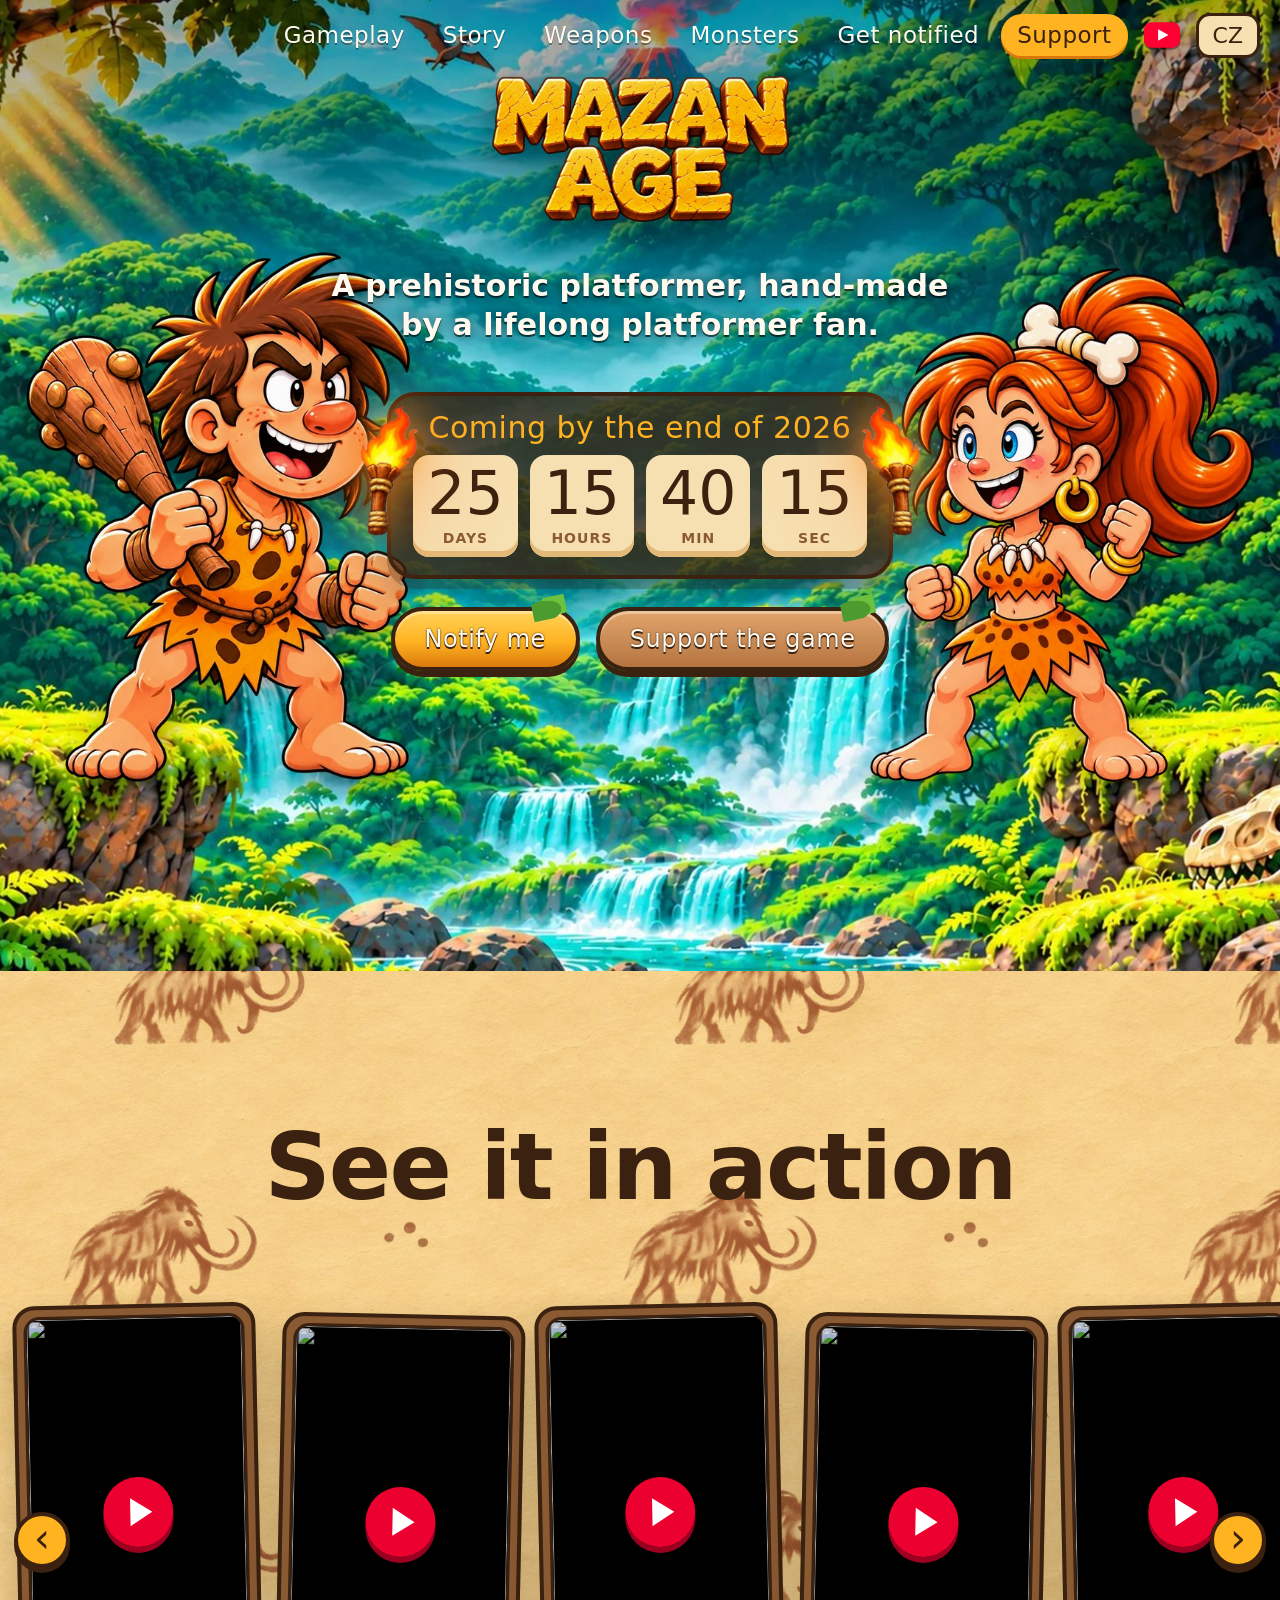
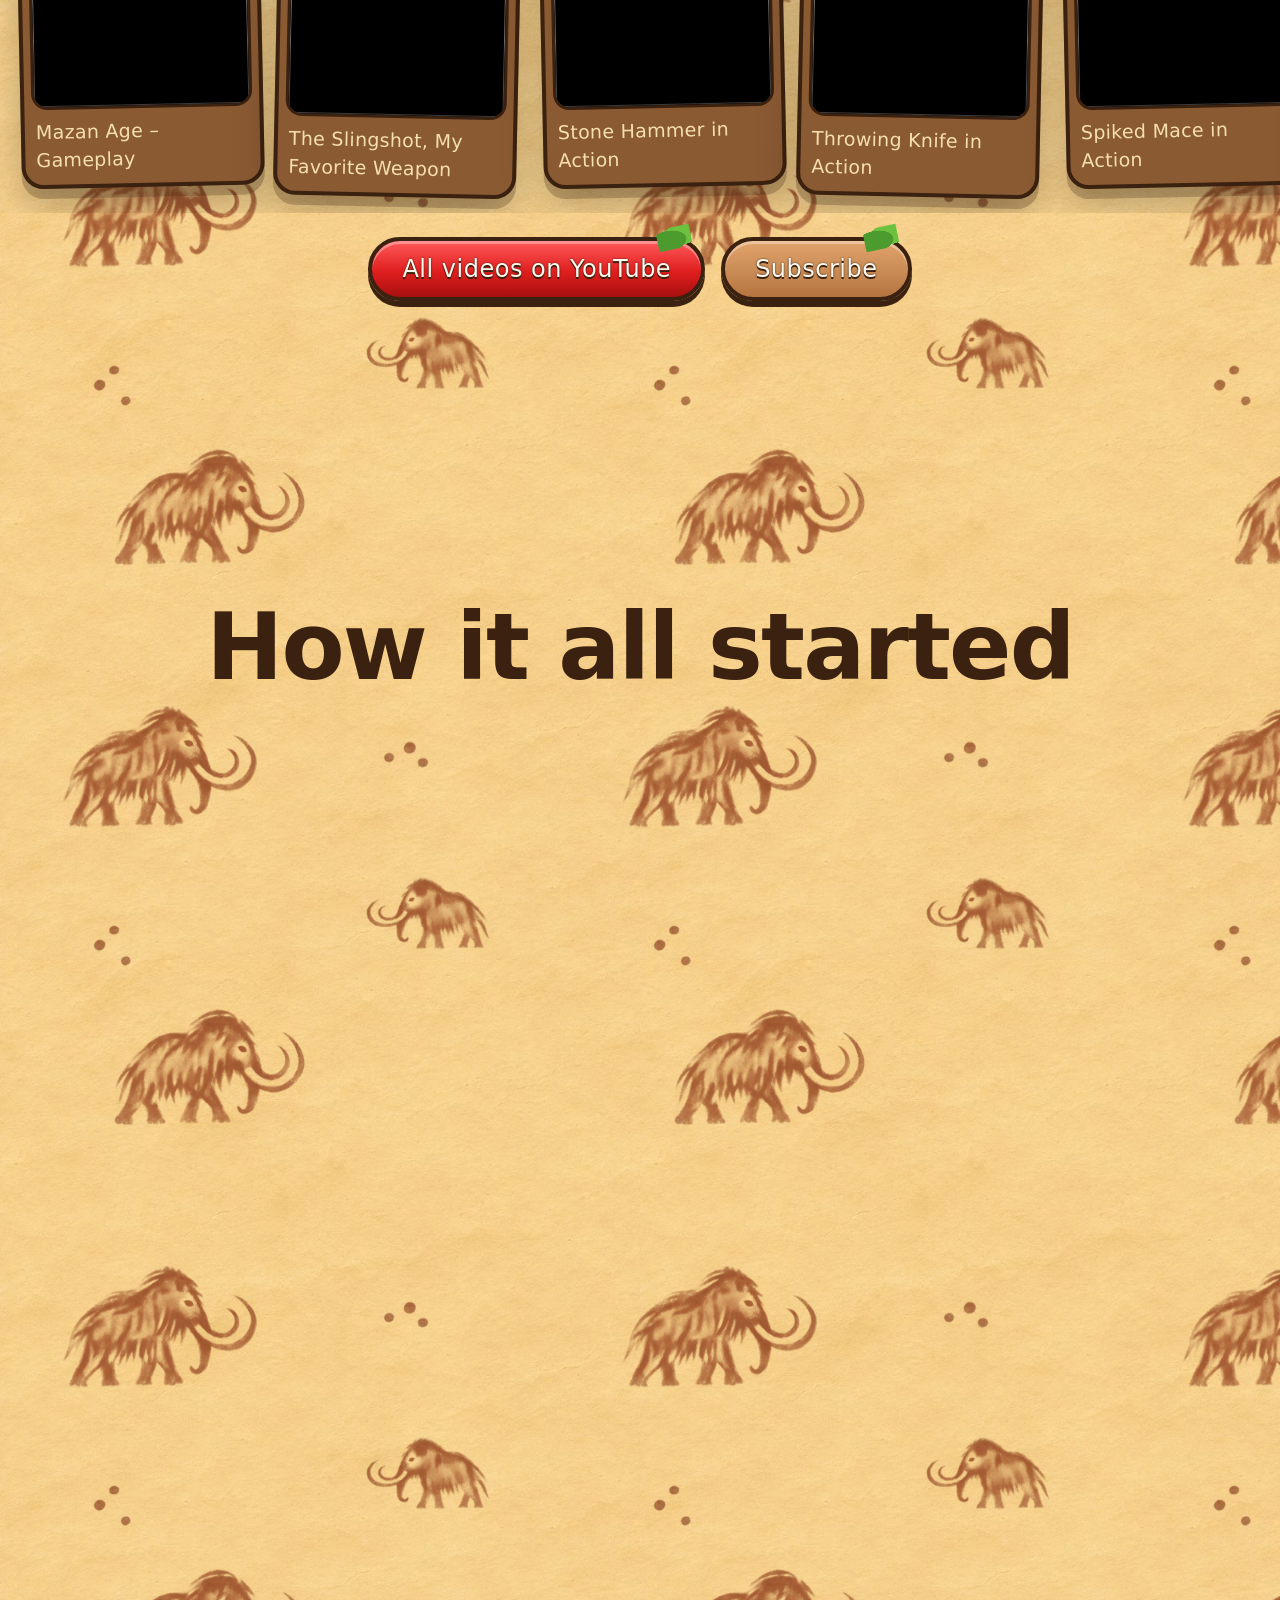
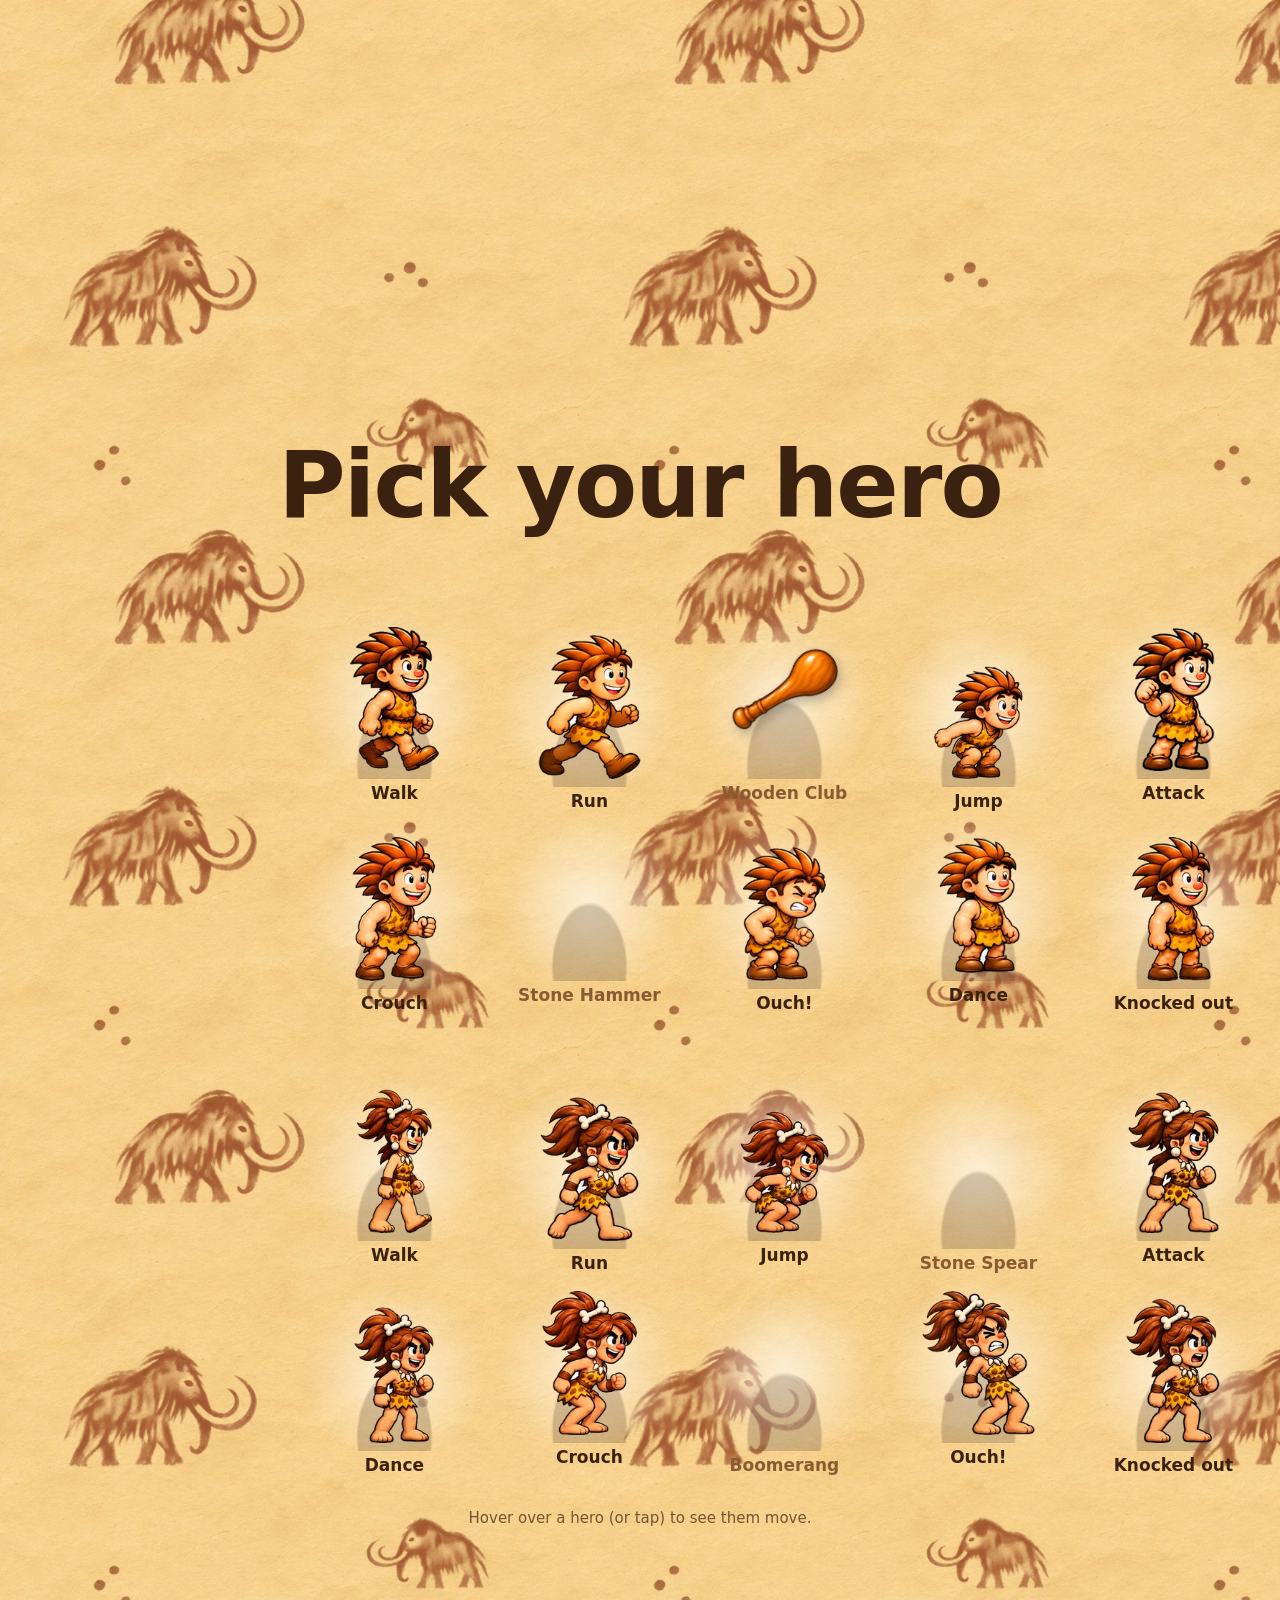
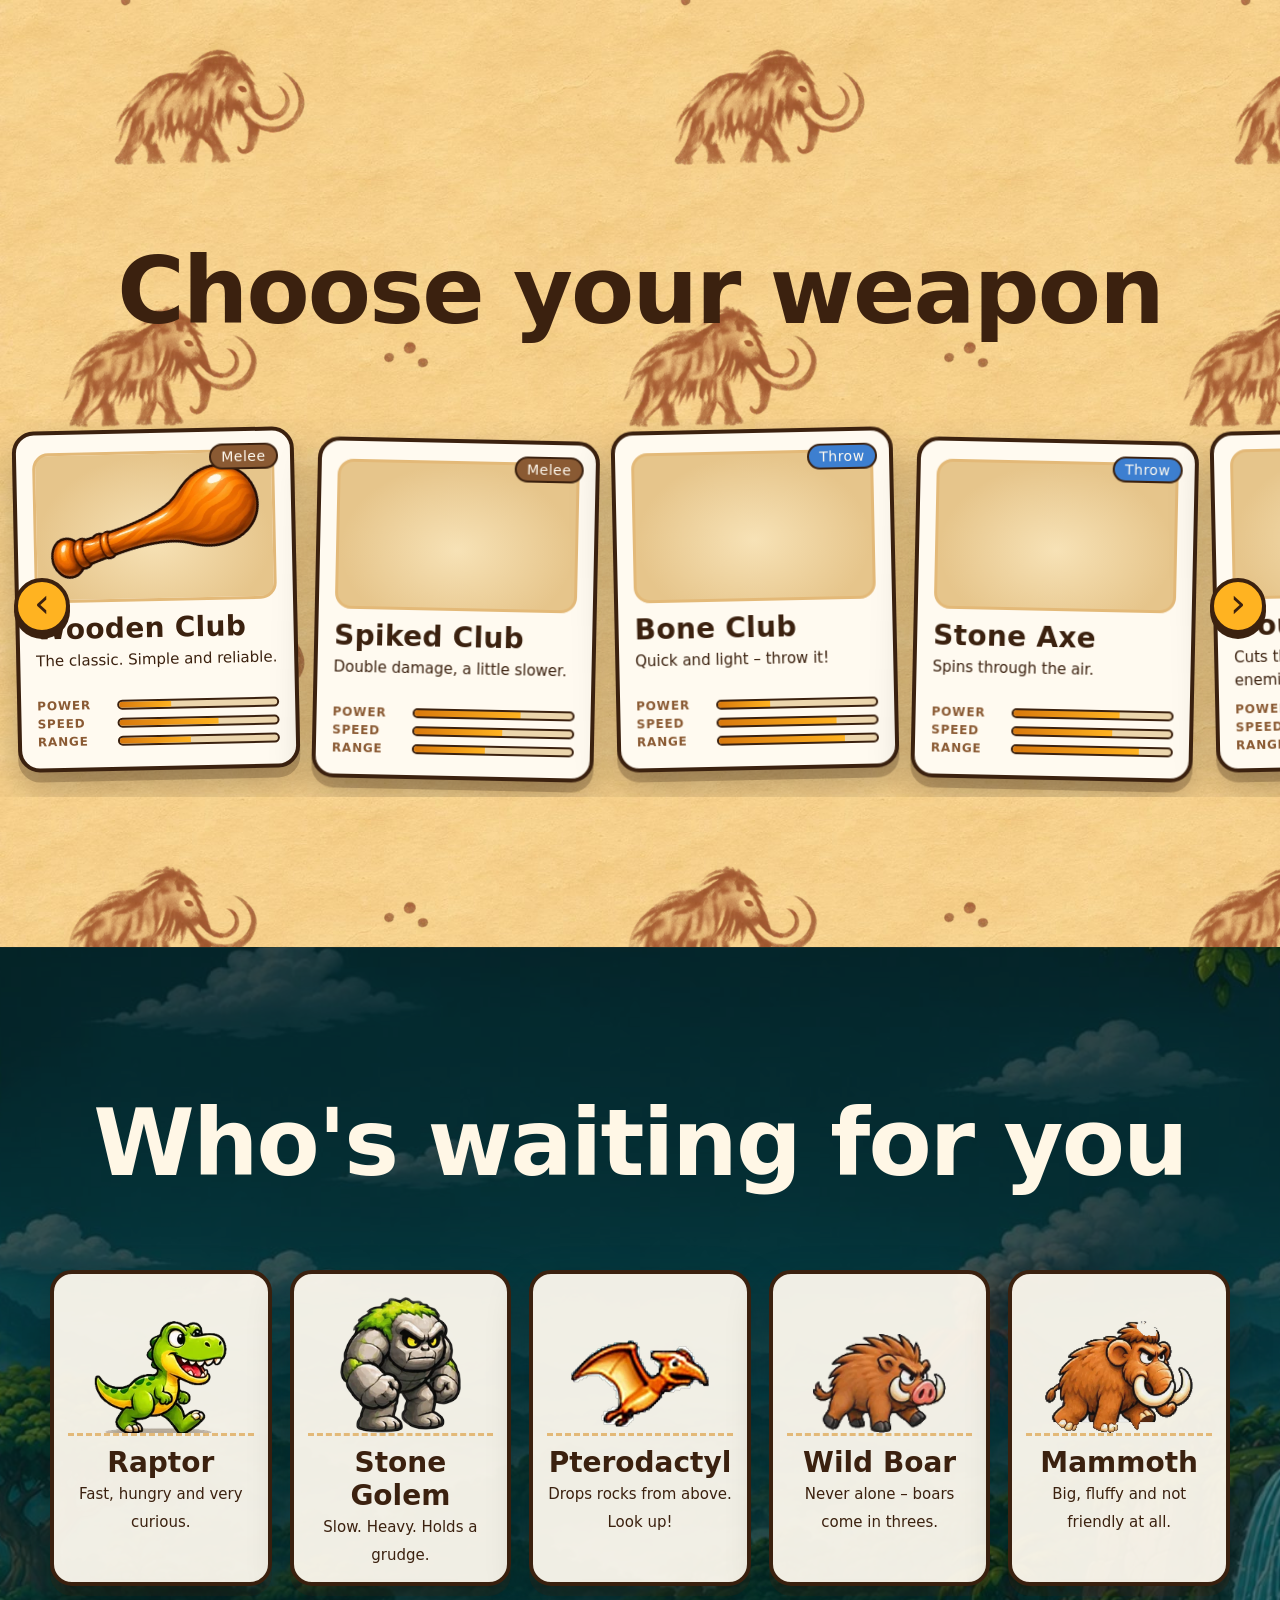
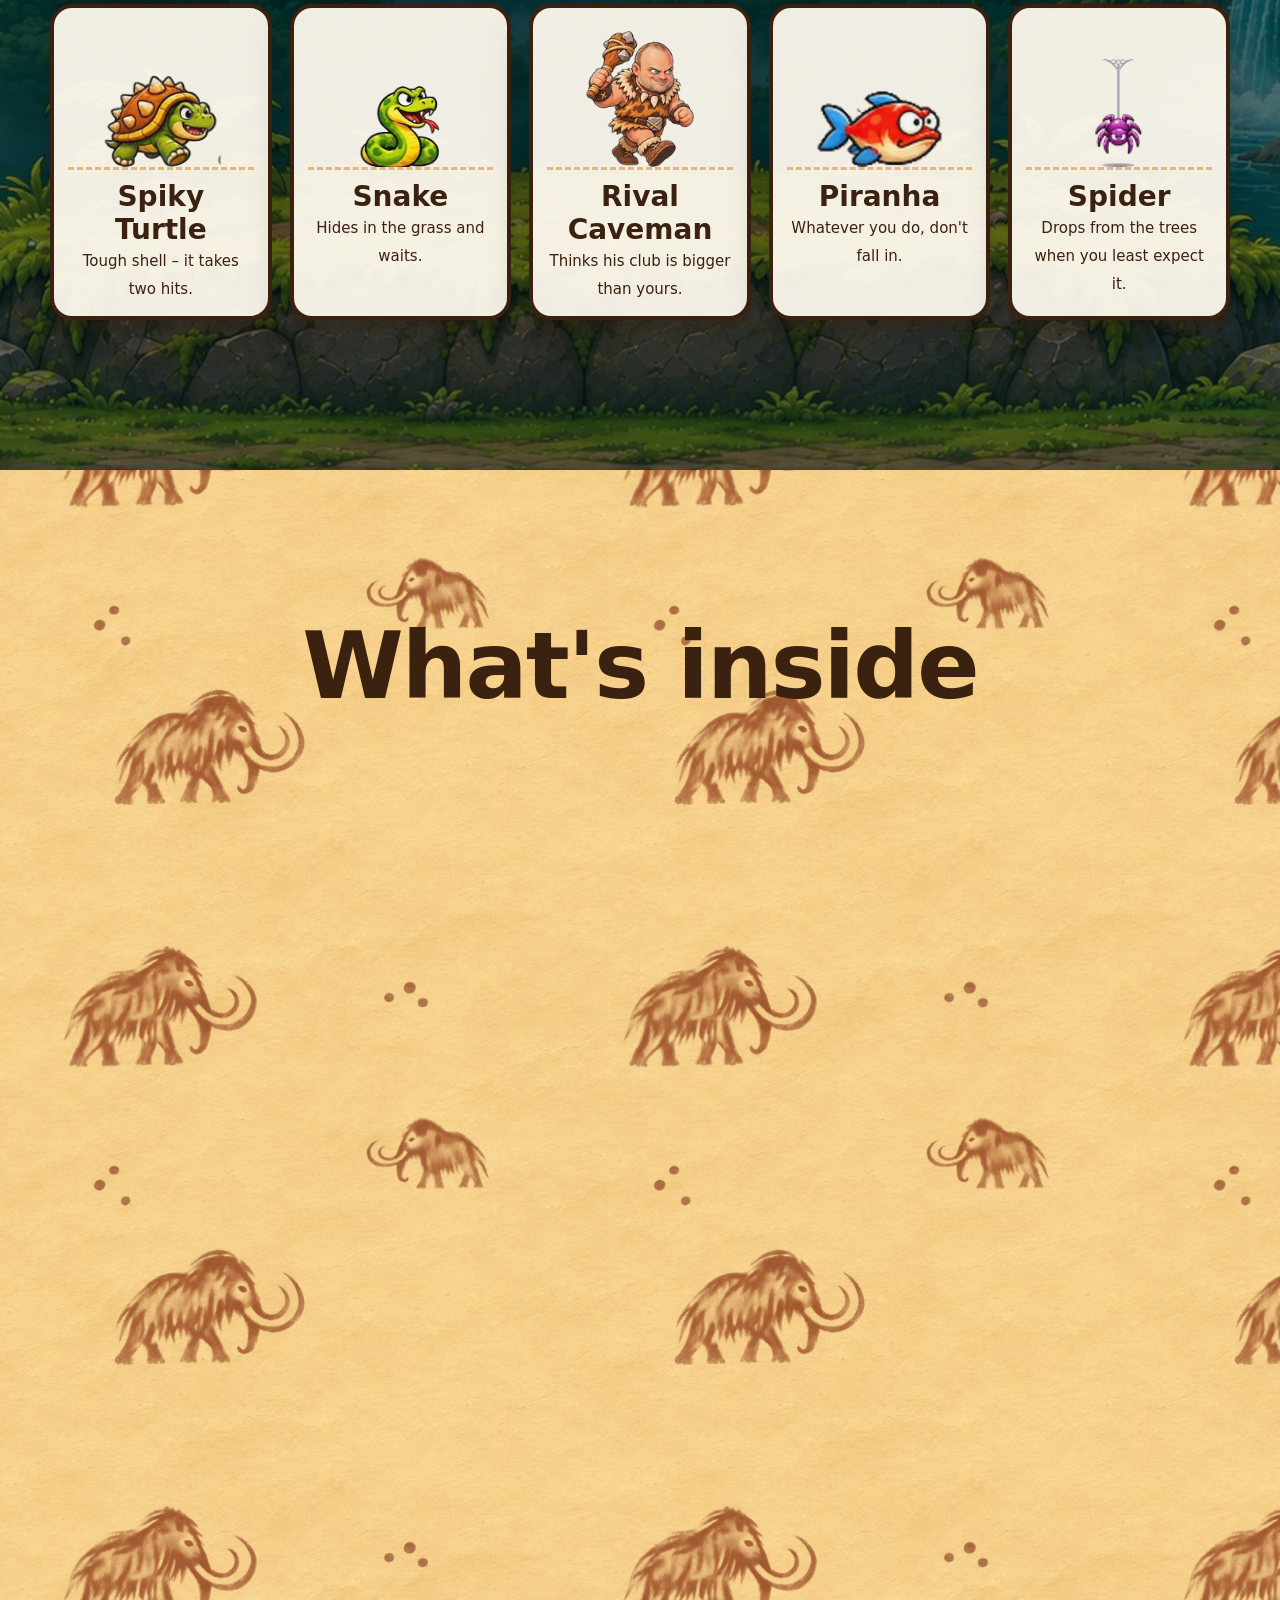
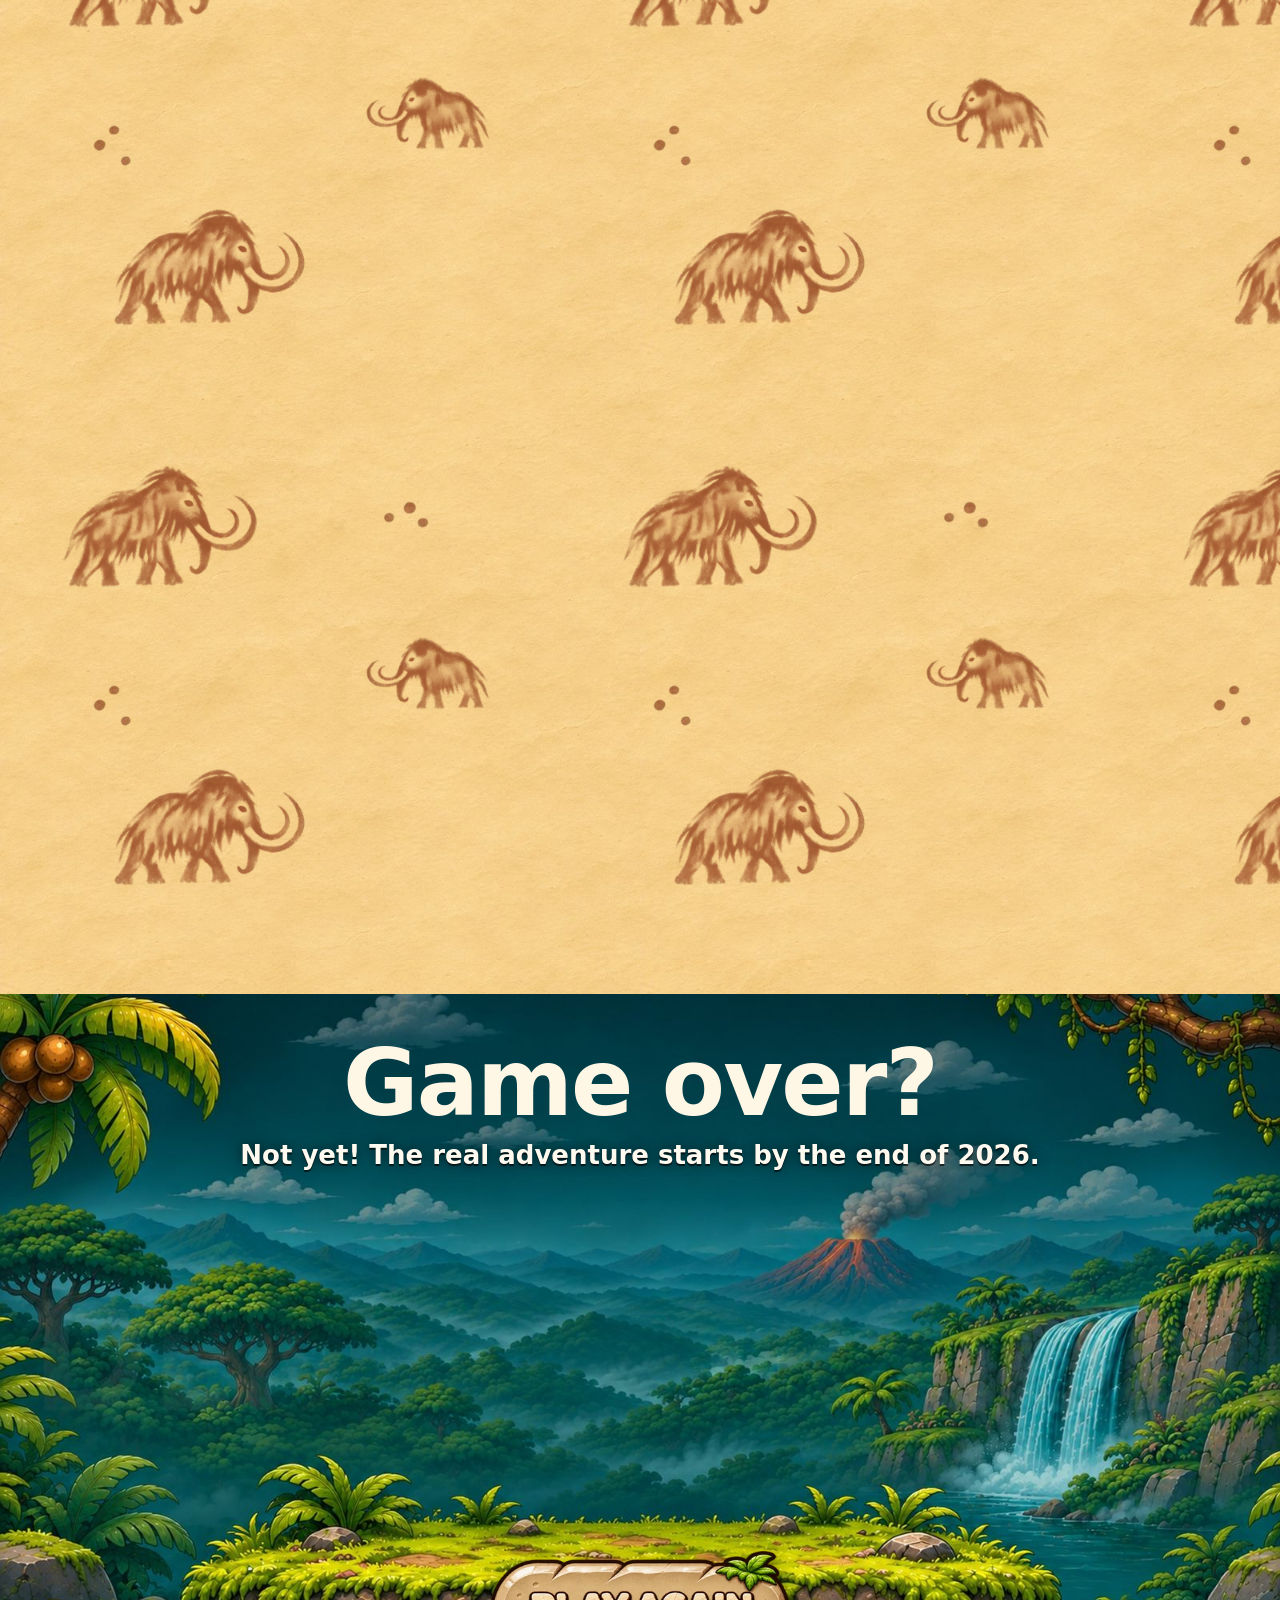
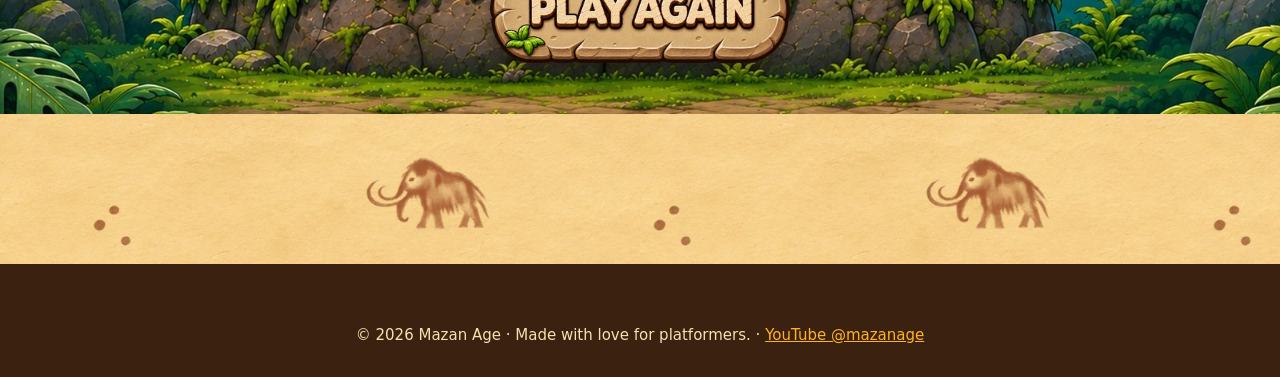
==== commit f63a4845: "Vyber si hrdinu: kluk a holka pod sebou s pozami a zbranemi" ====
--- a/index.html
+++ b/index.html
@@ -227,15 +227,21 @@
 <!-- 3. Hrdinové -->
 <section class="heroes">
   <h2 class="title" data-i18n="heroes_title">Pick your hero</h2>
-  <div class="heroes__row">
-    <figure class="pedestal reveal">
-      <div class="sprite" data-sprite="boy_idle" data-hover="boy_attack"></div>
-      <figcaption><b data-i18n="boy">Boy</b><span data-i18n="boy_p">Wild hair, big club, zero fear.</span></figcaption>
-    </figure>
-    <figure class="pedestal reveal">
-      <div class="sprite" data-sprite="girl_idle" data-hover="girl_dance"></div>
-      <figcaption><b data-i18n="girl">Girl</b><span data-i18n="girl_p">Quick, brave and always one jump ahead.</span></figcaption>
-    </figure>
+  <div class="lineup">
+    <div class="lineup__row">
+      <figure class="pedestal reveal">
+        <div class="sprite" data-sprite="boy_idle" data-hover="boy_attack"></div>
+        <figcaption><b data-i18n="boy">Boy</b><span data-i18n="boy_p">Wild hair, big club, zero fear.</span></figcaption>
+      </figure>
+      <div class="poses" data-hero="boy"></div>
+    </div>
+    <div class="lineup__row lineup__row--girl">
+      <figure class="pedestal reveal">
+        <div class="sprite" data-sprite="girl_idle" data-hover="girl_dance"></div>
+        <figcaption><b data-i18n="girl">Girl</b><span data-i18n="girl_p">Quick, brave and always one jump ahead.</span></figcaption>
+      </figure>
+      <div class="poses" data-hero="girl"></div>
+    </div>
   </div>
   <p class="hint" data-i18n="hover_hint">Hover over a hero (or tap) to see them move.</p>
 </section>
--- a/css/style.css
+++ b/css/style.css
@@ -1 +1 @@
-:root{--sand: #f6dfb0;--sand-dark: #e3b978;--stone: #c98b55;--stone-dark: #8a5a33;--gold: #ffb321;--gold-dark: #d9790d;--ink: #3b210f;--leaf: #4c9b2f;--leaf-dark: #2f6b1c;--night: #123236;--white: #fffaf0;--radius: 22px;--shadow: 0 10px 0 rgba(59, 33, 15, .25), 0 18px 40px rgba(0, 0, 0, .25);--paper: url(../assets/mammoths.webp) 0 0 / 560px auto repeat, url(../assets/paper.jpg) 0 0 / 640px auto repeat, var(--sand);--title: "Fredoka", "Arial Rounded MT Bold", system-ui, sans-serif;--head: "Lilita One", "Arial Black", system-ui, sans-serif;--body: "Nunito", system-ui, -apple-system, "Segoe UI", sans-serif}*{box-sizing:border-box}html{scroll-behavior:smooth}body{margin:0;background:var(--paper);color:var(--ink);font:500 18px/1.55 var(--body);overflow-x:hidden}img{max-width:100%;display:block}a{color:inherit}.sr{position:absolute;width:1px;height:1px;overflow:hidden;clip:rect(0 0 0 0)}.hp{position:absolute;left:-9999px}.reveal{opacity:0;translate:0 40px;transition:opacity .7s,translate .7s}.reveal.is-in{opacity:1;translate:0 0}@keyframes breathe{to{transform:scale(1.06) translate(-1%, -1%)}}@keyframes bob{50%{transform:translateY(-10px) rotate(-1deg)}}@keyframes spin{50%{transform:scaleX(0.2)}}@keyframes clouds{to{background-position-x:-1200px}}@keyframes ground{to{background-position-x:-120px}}.stone-btn{display:inline-block;position:relative;font:24px var(--head);letter-spacing:.5px;text-decoration:none;text-align:center;color:var(--white);text-shadow:0 2px 0 var(--ink),0 0 2px var(--ink);padding:14px 30px;border:4px solid var(--ink);border-radius:999px;cursor:pointer;background:linear-gradient(#e2a46a, var(--stone) 55%, #b5733f);box-shadow:inset 0 3px 0 hsla(0,0%,100%,.35),0 6px 0 var(--ink);transition:transform .12s,box-shadow .12s}.stone-btn::after{content:"";position:absolute;right:10px;top:-14px;width:34px;height:22px;background:radial-gradient(ellipse at 30% 60%, var(--leaf) 55%, transparent 57%),radial-gradient(ellipse at 75% 40%, #6cc23f 55%, transparent 57%);transform:rotate(-12deg)}.stone-btn:hover{transform:translateY(-3px) scale(1.03);box-shadow:inset 0 3px 0 hsla(0,0%,100%,.35),0 9px 0 var(--ink)}.stone-btn:active{transform:translateY(3px);box-shadow:inset 0 3px 0 hsla(0,0%,100%,.35),0 2px 0 var(--ink)}.stone-btn--gold{background:linear-gradient(#ffd25a, var(--gold) 55%, var(--gold-dark))}.stone-btn[disabled],.stone-btn.is-off{filter:grayscale(0.7);opacity:.65;cursor:not-allowed}.sprite{width:calc(var(--w)*var(--s)*1px);height:calc(var(--h)*var(--s)*1px);background-image:var(--img);background-repeat:no-repeat;background-size:calc(var(--w)*var(--s)*var(--n)*1px) 100%;animation:play calc(var(--n)/var(--fps)*1s) steps(var(--n)) infinite}.sprite.flip{transform:scaleX(-1)}@keyframes play{to{background-position-x:calc(var(--w)*var(--s)*var(--n)*-1px)}}.topbar{position:fixed;inset:0 0 auto 0;z-index:50;display:flex;align-items:center;gap:16px;padding:8px 20px;background:rgba(59,33,15,0);transition:background .3s,box-shadow .3s}.topbar.is-solid{background:rgba(59,33,15,.88);box-shadow:0 4px 18px rgba(0,0,0,.25)}.topbar__logo img{height:54px;width:auto;opacity:0;transition:opacity .3s}.topbar.is-solid .topbar__logo img{opacity:1}.topbar__nav{margin-left:auto;display:flex;gap:6px}.topbar__nav a{font:23px var(--head);letter-spacing:.5px;color:var(--white);text-decoration:none;padding:8px 16px;border-radius:999px;white-space:nowrap;text-shadow:0 2px 0 rgba(0,0,0,.35)}.topbar__nav a:hover{background:hsla(0,0%,100%,.15)}.topbar__support{background:var(--gold);color:var(--ink) !important;text-shadow:none !important;box-shadow:0 3px 0 var(--gold-dark)}.lang{font:16px var(--head);color:var(--ink);background:var(--sand);border:3px solid var(--ink);border-radius:12px;padding:4px 10px;cursor:pointer}@media(max-width: 1200px){.topbar__nav a{font-size:19px;padding:6px 11px}.topbar__logo img{height:46px}}@media(max-width: 900px){.topbar__nav a:not(.topbar__support){display:none}}.yt-mini svg{width:36px;height:26px;display:block;filter:drop-shadow(0 2px 0 rgba(0, 0, 0, 0.35))}.stone-btn--red{background:linear-gradient(#ff5a5a, #e01e1e 55%, #a80f0f)}.hero{padding:0 16px;position:relative;min-height:100vh;min-height:100svh;display:grid;place-items:center;overflow:hidden}.hero__bg{position:absolute;inset:-4%;background:url(../assets/hero_bg2.jpg) center 40%/cover no-repeat;animation:breathe 18s ease-in-out infinite alternate}.hero::after{content:"";position:absolute;inset:0;background:linear-gradient(rgba(0, 0, 0, 0.35), rgba(0, 0, 0, 0) 45%)}.hero__char{position:absolute;z-index:1;top:50%;translate:0 -50%;height:min(66vh,620px);width:auto;max-width:30vw;object-fit:contain;filter:drop-shadow(0 12px 14px rgba(0, 0, 0, 0.35));animation:idle 2.6s ease-in-out infinite;pointer-events:none}.hero__char--boy{left:max(8px,2vw);object-position:left bottom;transform-origin:50% 100%}.hero__char--girl{right:max(8px,2vw);object-position:right bottom;transform-origin:50% 100%;animation-delay:-1.3s}@keyframes idle{50%{transform:translateY(-6px) scaleY(1.015)}}.hero__content{position:relative;z-index:2;text-align:center;padding:72px 16px 40px;max-width:900px}.hero__logo{width:min(560px,88vw,62vh);margin:0 auto;filter:drop-shadow(0 10px 18px rgba(0, 0, 0, 0.45));animation:bob 3.2s ease-in-out infinite}.hero__tag{font:800 clamp(20px, 2.8vw, 30px)/1.3 var(--body);color:var(--white);text-shadow:0 2px 0 rgba(0,0,0,.6),0 0 14px rgba(0,0,0,.6);margin:8px auto 32px;max-width:640px}.hero__cta{display:flex;gap:16px;justify-content:center;flex-wrap:wrap;margin-top:32px}.countdown{position:relative;display:inline-block;background:rgba(59,33,15,.8);border:4px solid var(--ink);border-radius:28px;padding:14px 22px 18px;box-shadow:var(--shadow)}.torch{position:absolute;top:50%;width:84px;pointer-events:none;z-index:1;filter:drop-shadow(0 0 18px rgba(255, 150, 30, 0.85)) drop-shadow(0 0 40px rgba(255, 90, 0, 0.5));animation:flicker 1.3s ease-in-out infinite}.torch--left{left:-44px;translate:0 -62%;rotate:-22deg}.torch--right{right:-44px;translate:0 -62%;rotate:22deg;scale:-1 1;animation-delay:-0.6s}@keyframes flicker{0%,100%{filter:drop-shadow(0 0 18px rgba(255, 150, 30, 0.85)) drop-shadow(0 0 40px rgba(255, 90, 0, 0.5)) brightness(1)}30%{filter:drop-shadow(0 0 26px rgba(255, 170, 40, 0.95)) drop-shadow(0 0 56px rgba(255, 100, 0, 0.6)) brightness(1.12)}55%{filter:drop-shadow(0 0 14px rgba(255, 140, 20, 0.75)) drop-shadow(0 0 34px rgba(255, 80, 0, 0.45)) brightness(0.95)}80%{filter:drop-shadow(0 0 22px rgba(255, 160, 35, 0.9)) drop-shadow(0 0 48px rgba(255, 95, 0, 0.55)) brightness(1.06)}}.countdown__label{display:block;font:clamp(22px,2.6vw,30px) var(--head);color:var(--gold);letter-spacing:.5px;margin-bottom:10px}.countdown__boxes{display:flex;gap:12px;justify-content:center}.countdown__boxes div{background:var(--sand);border-radius:16px;padding:8px 14px 6px;min-width:104px;box-shadow:inset 0 -6px 0 var(--sand-dark)}.countdown__boxes b{display:block;font:clamp(40px, 5vw, 60px)/1 var(--head);color:var(--ink)}.countdown__boxes small{font:800 14px var(--body);text-transform:uppercase;letter-spacing:1px;color:var(--stone-dark)}.hero__content{min-height:100svh;width:100%;padding-top:76px;padding-bottom:76px;display:grid;grid-template-rows:1fr auto 1fr;justify-items:center}.hero__top{align-self:end}.hero__h1{margin:0}.hero .hero__tag{margin:44px auto 48px}.hero .hero__cta{align-self:start;margin-top:28px}.hero .hero__logo{width:min(460px,84vw,33vh)}@media(max-height: 860px){.hero .hero__logo{width:min(420px,84vw,26vh)}.hero .hero__tag{margin:22px auto 26px;font-size:clamp(18px,2.2vw,24px)}.hero .hero__cta{margin-top:22px}.countdown__boxes b{font-size:clamp(32px,4.4vw,48px)}.countdown__boxes div{min-width:86px;padding:6px 10px 4px}.countdown__label{font-size:clamp(20px,2.2vw,26px)}}@media(max-width: 1200px){.hero__char{max-width:23vw}.hero__char--boy{left:0}.hero__char--girl{right:0}}@media(max-width: 900px)and (min-width: 641px){.hero__char{top:auto;bottom:0;translate:none;height:30vh;max-width:34vw}}.title .ch{display:inline-block}.title.is-in .ch{animation:letter .6s cubic-bezier(0.3, 1.6, 0.5, 1) both;animation-delay:calc(var(--i)*40ms)}.title .word{display:inline-block;white-space:nowrap}@keyframes bump{50%{transform:scale(1.18)}}@keyframes hover{50%{translate:0 -8px}}@keyframes got{to{transform:translateY(-60px) scale(1.6);opacity:0}}@keyframes pop{from{transform:translateY(0) scale(0.6);opacity:1}to{transform:translateY(-70px) scale(1.2);opacity:0}}@keyframes hit{25%,75%{opacity:.2}50%{opacity:1}}@keyframes letter{from{transform:translateY(40px) scale(0.4) rotate(-12deg);opacity:0}}@media(prefers-reduced-motion: reduce){*,*::before,*::after{animation:none !important;transition:none !important}.reveal{opacity:1;translate:0 0}}section{padding:150px 16px;position:relative}.title{font:700 clamp(44px, 8vw, 92px)/1.02 var(--title);text-align:center;margin:0 0 80px;color:var(--ink);letter-spacing:-0.02em}.title--light{color:#fff7e6}.story{background:rgba(0,0,0,0)}.story__chapters{display:grid;grid-template-columns:repeat(4, 1fr);gap:22px;max-width:1200px;margin:0 auto}.chapter{position:relative;background:var(--white);border:4px solid var(--ink);border-radius:var(--radius);padding:18px 18px 22px;box-shadow:var(--shadow)}.chapter:nth-child(odd){transform:rotate(-1deg)}.chapter:nth-child(even){transform:rotate(1deg)}.chapter__art{position:relative;height:190px;border-radius:14px;overflow:hidden;margin-bottom:14px;display:grid;place-items:end center;padding-bottom:10px;background:linear-gradient(#a6dcef, #dff0c8 70%, var(--leaf) 70%, var(--leaf) 76%, #b07a4a 76%);border:3px solid var(--ink)}.chapter:nth-child(3) .chapter__art{background:linear-gradient(#2b3d5c, #45618a 70%, #6b5a4a 70%)}.chapter__prop{position:absolute}.chapter__prop--coin{width:40px;right:24px;top:30px;animation:spin 1.6s ease-in-out infinite}.chapter__prop--cave{width:110px;right:-6px;bottom:4px;opacity:.95}.chapter__num{position:absolute;left:-14px;top:-14px;width:46px;height:46px;border-radius:50%;display:grid;place-items:center;font:26px var(--head);color:var(--ink);background:var(--gold);border:4px solid var(--ink)}.chapter h3{font:700 32px/1.1 var(--title);margin:0 0 10px;letter-spacing:.5px}.chapter p{margin:0;font-size:17px}.heroes{background:rgba(0,0,0,0);text-align:center}.heroes__row{display:flex;gap:60px;justify-content:center;flex-wrap:wrap}.pedestal{margin:0;display:flex;flex-direction:column;align-items:center;cursor:pointer}.pedestal .sprite{--s: 1.1;position:relative;z-index:1;filter:drop-shadow(0 8px 6px rgba(0, 0, 0, 0.25))}.pedestal::after{content:"";width:220px;height:54px;margin-top:-18px;border-radius:50%;background:radial-gradient(ellipse at 50% 35%, #d9a76f, var(--stone) 55%, var(--stone-dark));border:4px solid var(--ink);box-shadow:0 0 40px 6px rgba(255,196,64,.55);order:2}.pedestal figcaption{order:3;margin-top:14px;display:flex;flex-direction:column}.pedestal figcaption b{font:700 40px var(--title);color:var(--ink)}.hint{font-size:15px;opacity:.7;margin-top:26px}.monsters{background:var(--night) url(../assets/night_bg.jpg) center/cover;position:relative}.monsters::before{content:"";position:absolute;inset:0;background:rgba(9,28,30,.55)}.monsters>*{position:relative}.monsters__grid{display:grid;grid-template-columns:repeat(auto-fill, minmax(200px, 1fr));gap:18px;max-width:1180px;margin:0 auto}.beast{background:rgba(255,250,240,.94);border:4px solid var(--ink);border-radius:var(--radius);padding:12px 14px 14px;text-align:center;box-shadow:var(--shadow);transition:transform .2s}.beast:hover{transform:translateY(-6px) rotate(-1deg)}.beast__stage{height:150px;display:grid;place-items:end center;border-bottom:3px dashed var(--sand-dark);margin-bottom:10px}.beast b{font:700 28px var(--title);display:block}.beast span{font-size:15px}.features{background:rgba(0,0,0,0)}.features__grid{display:grid;grid-template-columns:repeat(3, 1fr);gap:22px;max-width:1100px;margin:0 auto}.feature{background:var(--white);border:4px solid var(--ink);border-radius:var(--radius);padding:20px;box-shadow:var(--shadow);text-align:center}.feature h3{font:700 32px/1.1 var(--title);margin:14px 0 8px}.feature p{margin:0}.feature__img{height:150px;width:auto;margin:0 auto}.feature__weapons{height:150px;display:grid;grid-template-columns:repeat(3, 1fr);gap:6px;align-items:center}.feature__weapons img{width:100%;transform:rotate(-20deg);transition:transform .3s}.feature:hover .feature__weapons img{transform:rotate(-35deg) scale(1.08)}.feature__coins{height:150px;display:flex;gap:14px;justify-content:center;align-items:center}.feature__coins img{width:60px;animation:spin 1.8s ease-in-out infinite}.feature__coins img:nth-child(2){width:72px;animation-delay:.3s}.feature__coins img:nth-child(3){animation-delay:.6s}.signup,.support{background:rgba(0,0,0,0)}.support{padding-top:20px}.panel{max-width:1440px;margin:0 auto;background:var(--white);border:4px solid var(--ink);border-radius:30px;padding:34px 28px;text-align:center;box-shadow:var(--shadow);position:relative}.panel>p,.signup__form,.form-msg{max-width:860px;margin-left:auto;margin-right:auto}.signup__form{display:grid;grid-template-columns:1fr auto;gap:12px;margin-top:20px}.signup__form input[type=email]{font:700 19px var(--body);padding:14px 18px;border:4px solid var(--ink);border-radius:999px;min-width:0;background:var(--sand);color:var(--ink)}.signup__form input[type=email]:focus{outline:4px solid var(--gold)}.consent{grid-column:1/-1;font-size:14px;display:flex;gap:8px;align-items:flex-start;text-align:left}.consent input{width:20px;height:20px;margin-top:1px;accent-color:var(--gold-dark);flex:none}.form-msg{min-height:1.5em;font-weight:800;margin:14px 0 0}.form-msg.ok{color:var(--leaf-dark)}.form-msg.err{color:#b3261e}.tips{display:flex;gap:10px;justify-content:center;flex-wrap:wrap;margin:22px 0 10px}.tip{min-width:100px;font-size:26px;padding:12px 14px}.tip small{display:block;font:700 13px var(--body);text-shadow:none;color:var(--ink)}.tip--big{font-size:30px}.tips__note{font-size:14px;opacity:.75;margin:6px 0 0}.footer{background:var(--ink);color:var(--sand);text-align:center;padding:60px 16px 30px;position:relative;overflow:hidden}.footer a{color:var(--gold)}.footer__parade{height:120px;position:relative}.footer p{margin:0;font-size:15px}.noscript{max-width:760px;margin:40px auto;padding:0 16px;text-align:center;font-weight:700}.chapter__art--img{height:auto;padding:0;display:block;background:none}.chapter__art--img img{width:100%;height:auto;display:block}.feature__card{width:100%;height:auto;border-radius:16px;border:3px solid var(--sand-dark);display:block}.chapter__art--img{position:relative;overflow:hidden}.chapter__art--img .card-on{position:absolute;inset:0;width:100%;height:100%;object-fit:cover;opacity:0;transition:opacity .35s}.chapter:hover .card-on,.chapter:focus-within .card-on{opacity:1}.chapter{transition:transform .25s}.chapter:hover{transform:rotate(0) translateY(-6px) scale(1.02)}.feature{transition:transform .25s cubic-bezier(0.3, 1.4, 0.5, 1),box-shadow .25s}.feature:nth-child(odd):hover{transform:rotate(-3deg) translateY(-8px) scale(1.03)}.feature:nth-child(even):hover{transform:rotate(3deg) translateY(-8px) scale(1.03)}.gameplay{padding-left:0;padding-right:0}.reels{position:relative;width:100%}.reels__track{display:flex;gap:18px;overflow-x:auto;overscroll-behavior-x:contain;padding:10px 24px 26px;scrollbar-width:none;cursor:grab}.reels__track::-webkit-scrollbar{display:none}@media(pointer: coarse){.reels__track{scroll-snap-type:x proximity}}.reels__track.is-drag{cursor:grabbing;scroll-snap-type:none}.reels__track.is-drag *{pointer-events:none}.reel{flex:0 0 auto;width:clamp(200px,19vw,280px);margin:0;scroll-snap-align:center;background:#8a5a33;border:4px solid var(--ink);border-radius:22px;padding:7px;box-shadow:var(--shadow);transition:transform .25s;text-align:left}.reel:nth-child(odd){transform:rotate(-1.2deg)}.reel:nth-child(even){transform:rotate(1.2deg) translateY(10px)}.reel:hover,.reel.is-playing{transform:rotate(0) translateY(-6px) scale(1.03);z-index:2}.reel__screen{display:block;position:relative;width:100%;aspect-ratio:9/16;border:3px solid var(--ink);border-radius:16px;overflow:hidden;padding:0;background:#000;cursor:pointer}.reel__screen img{width:100%;height:100%;object-fit:cover;transition:transform .6s,filter .3s;filter:brightness(0.82) saturate(1.1);user-select:none}.reel__screen:hover img{transform:scale(1.08);filter:brightness(1)}.reel__screen::after{content:"";position:absolute;inset:auto 0 0 0;height:40%;background:linear-gradient(transparent, rgba(0, 0, 0, 0.65))}.reel__play{position:absolute;left:50%;top:50%;translate:-50% -50%;width:70px;height:70px;border-radius:50%;z-index:1;background:rgba(255,0,51,.92);box-shadow:0 6px 0 #9c0020,0 10px 24px rgba(0,0,0,.5);transition:transform .2s}.reel__play::after{content:"";position:absolute;left:27px;top:21px;border:14px solid rgba(0,0,0,0);border-left:22px solid #fff;border-right:0}.reel__screen:hover .reel__play{transform:scale(1.12)}.reel__screen--live{cursor:auto}.reel__screen--live::after{display:none}.reel__screen--live iframe{position:absolute;top:0;left:50%;height:100%;width:316%;translate:-50% 0;border:0}.reel.is-playing{width:clamp(260px,26vw,380px)}.reel figcaption{padding:9px 4px 3px;min-height:3.1em}.reel figcaption a{font:19px/1.2 var(--head);color:var(--sand);text-decoration:none;letter-spacing:.3px}.reel figcaption a:hover{color:var(--gold)}.reels__arrow{position:absolute;top:42%;z-index:4;width:56px;height:56px;border-radius:50%;font:40px/1 var(--head);color:var(--ink);background:var(--gold);border:4px solid var(--ink);box-shadow:0 5px 0 var(--ink);cursor:pointer;display:grid;place-items:center;padding-bottom:6px}.reels__arrow:hover{transform:scale(1.08)}.reels__arrow--prev{left:14px}.reels__arrow--next{right:14px}.gameplay__cta{display:flex;gap:16px;justify-content:center;flex-wrap:wrap;padding:0 16px;margin-top:24px}.weapons{padding-left:0;padding-right:0;text-align:center}.wcard{flex:0 0 auto;width:clamp(240px,22vw,300px);position:relative;text-align:left;cursor:pointer;background:var(--white);border:4px solid var(--ink);border-radius:22px;padding:14px 16px 16px;box-shadow:var(--shadow);font:inherit;color:inherit;transition:transform .25s,box-shadow .25s}.wcard:nth-child(odd){transform:rotate(-1.2deg)}.wcard:nth-child(even){transform:rotate(1.2deg) translateY(10px)}.wcard:hover{transform:rotate(0) translateY(-6px) scale(1.03)}.wcard.is-picked{box-shadow:0 0 0 5px var(--gold),0 0 34px 8px rgba(255,179,33,.7),var(--shadow);transform:rotate(0) translateY(-6px)}.wcard__slot{height:150px;display:grid;place-items:center;border-radius:16px;margin-bottom:12px;background:radial-gradient(ellipse at 50% 60%, #f7e2b6, #e6c58b 70%);border:3px solid var(--sand-dark)}.wcard__slot img{max-width:92%;max-height:120px;transform:rotate(-18deg);transition:transform .35s cubic-bezier(0.3, 1.6, 0.5, 1);user-select:none}.wcard:hover .wcard__slot img,.wcard.is-picked .wcard__slot img{transform:rotate(-38deg) scale(1.08)}.wcard b{display:block;font:700 28px/1.1 var(--title);letter-spacing:.3px}.wcard__line{display:block;font-size:15px;min-height:2.6em;margin:4px 0 10px}.wcard__badge{position:absolute;right:12px;top:12px;z-index:1;font:14px var(--head);letter-spacing:.5px;color:var(--white);padding:3px 10px;border-radius:999px;border:2px solid var(--ink);background:var(--stone-dark)}.wcard__badge--throw{background:#3d7fd0}.wcard__badge--shoot{background:#4c9b2f}.wcard__badge--boomerang{background:#c2410c}.wcard__stats div{display:grid;grid-template-columns:72px 1fr;align-items:center;gap:8px;margin-top:4px}.wcard__stats small{font:800 12px var(--body);text-transform:uppercase;letter-spacing:.8px;color:var(--stone-dark)}.wcard__stats i{display:block;height:10px;border-radius:999px;background:#ecd6ad;border:2px solid var(--ink);position:relative;overflow:hidden}.wcard__stats i::after{content:"";position:absolute;inset:0;width:calc(var(--v)*100%);background:linear-gradient(90deg, var(--gold-dark), var(--gold))}.panel--row{display:grid;grid-template-columns:1fr 1.25fr;align-items:center;text-align:left;max-width:1180px;padding:34px 44px}.panel__head{padding-right:40px;border-right:2px solid var(--sand-dark)}.panel__body{padding-left:40px}.panel__title{display:flex;align-items:center;gap:18px}.panel__title img{width:96px;height:auto;flex:none;filter:drop-shadow(0 6px 6px rgba(0, 0, 0, 0.2))}.panel--row .title{text-align:left;margin:0;font-size:clamp(36px,4.4vw,64px)}.panel--row .panel__head p{margin:14px 0 0;font-size:19px;max-width:420px}.panel--row .panel__head p,.panel--row .form-msg{max-width:none}.panel--row .signup__form{display:flex;flex-direction:column;gap:14px;margin:0;max-width:none}.panel--row .signup__form input[type=email]{width:100%;border-width:3px;background:#fbe6bd;padding:16px 22px}.pill-btn{position:relative;width:100%;padding:16px 20px;border:3px solid #7a3d0c;border-radius:999px;cursor:pointer;font:700 26px var(--title);color:#fff;text-shadow:0 2px 0 #b04f06;background:linear-gradient(#ffd24a, #ffae1f 55%, #f08a0c);box-shadow:inset 0 3px 0 hsla(0,0%,100%,.45),0 6px 0 #9b4a08;transition:transform .12s,box-shadow .12s,filter .12s}.pill-btn::after{content:"";position:absolute;right:18px;top:-16px;width:34px;height:22px;rotate:-25deg;background:radial-gradient(ellipse at 50% 60%, #6cc23f 55%, transparent 57%);filter:drop-shadow(0 2px 0 #2f6b1c)}.pill-btn:hover{filter:brightness(1.08) saturate(1.1);transform:translateY(-2px)}.pill-btn:active{transform:translateY(3px);box-shadow:inset 0 3px 0 hsla(0,0%,100%,.45),0 2px 0 #9b4a08}.pill-btn:disabled{filter:grayscale(0.6);cursor:wait}.panel--row .consent{font-size:15px}.panel--row .tips{display:flex;gap:10px;justify-content:center;flex-wrap:nowrap;margin:0}.tip{position:relative;display:block;flex:1 1 0;min-width:0;max-width:150px;transition:transform .15s}.tip img{display:block;width:100%;height:auto}.tip .tip__on{position:absolute;inset:0;opacity:0;transition:opacity .15s}.tip:hover,.tip:focus-visible{transform:translateY(-5px) scale(1.06)}.tip:hover .tip__on,.tip:focus-visible .tip__on{opacity:1}.tip.is-off{cursor:help}.panel--row .tips__note{text-align:center;margin:18px 0 0;font-size:17px;opacity:.85}#support-top{padding-top:0}@media(max-width: 1100px){.panel--row{grid-template-columns:1fr;padding:28px 22px}.panel__head{padding:0 0 22px;border-right:0;border-bottom:2px solid var(--sand-dark);margin-bottom:22px}.panel__body{padding:0}.panel--row .tips{flex-wrap:nowrap}.tip{flex:0 1 120px}}@media(max-width: 480px){.panel--row .tips{flex-wrap:wrap}.tip{flex:0 0 92px}}.walker{position:absolute;left:0;bottom:6px;z-index:4;pointer-events:none;will-change:transform}.ending{padding:150px 0}.ending__scene{position:relative;width:100%;aspect-ratio:1600/900;max-height:100vh;min-height:520px;background:url(../assets/night_bg.jpg) center 70%/cover no-repeat;overflow:hidden}.ending__ko{position:absolute;left:50%;bottom:25%;width:min(33%,520px);translate:-50% 0;filter:drop-shadow(0 10px 10px rgba(0, 0, 0, 0.35));animation:daze 3.4s ease-in-out infinite}.ending__text{position:absolute;left:0;right:0;top:6%;text-align:center;padding:0 16px}.ending__text .title{margin-bottom:8px}.ending__text p{font:800 clamp(18px, 2.2vw, 26px)/1.3 var(--body);color:var(--white);text-shadow:0 2px 0 rgba(0,0,0,.6),0 0 12px rgba(0,0,0,.6);margin:0}.ending__again{position:absolute;left:50%;bottom:7%;translate:-50% 0;width:min(300px,60%);padding:0;border:0;background:none;cursor:pointer;filter:drop-shadow(0 6px 8px rgba(0, 0, 0, 0.4));transition:transform .15s}.ending__again .on{display:none}.ending__again:hover .on,.ending__again:focus-visible .on{display:block}.ending__again:hover .off,.ending__again:focus-visible .off{display:none}.ending__again:hover{transform:scale(1.08)}.ending__again:active{transform:scale(0.96)}@keyframes daze{50%{rotate:-1.5deg;translate:-50% -4px}}@media(max-width: 960px){.story__chapters{grid-template-columns:repeat(2, 1fr)}.features__grid{grid-template-columns:1fr;max-width:520px}}@media(max-width: 640px){section{padding-top:90px;padding-bottom:90px}.ending{padding:90px 0}body{font-size:17px}.topbar{padding:8px 12px}.topbar__nav a:not(.topbar__support){display:none}.reels__arrow{display:none}.reel{width:62vw}.ending__scene{min-height:460px;background-position:50% 70%}.ending__ko{width:66%;bottom:24%}.box-icon--big{width:84px;left:-10px;top:-40px}.box-icon--small{width:52px;right:-8px;bottom:-26px}.wcard{width:72vw}.reel.is-playing{width:78vw}.story__chapters{grid-template-columns:1fr}.chapter:nth-child(n){transform:none}.countdown{padding:10px 12px 12px}.torch{width:54px}.torch--left{left:-26px;translate:0 -70%}.torch--right{right:-26px;translate:0 -70%}.hero__char{height:34vh;max-width:40vw;top:auto;bottom:1vh;translate:none;opacity:.95}.hero__char--boy{left:-6vw}.hero__char--girl{right:-6vw}.countdown__boxes{gap:6px}.countdown__boxes div{min-width:70px;padding:6px 6px 4px}.countdown__boxes b{font-size:34px}.countdown__boxes small{font-size:11px}.signup__form{grid-template-columns:1fr}.heroes__row{gap:30px}.stone-btn{font-size:21px;padding:12px 22px}}@media(max-width: 640px){.hero__content{width:100%;min-width:0;padding-left:0;padding-right:0}.countdown{max-width:calc(100vw - 56px)}.countdown__boxes div{min-width:0;flex:1 1 0}.torch--left{left:-18px}.torch--right{right:-18px}}@media(max-width: 480px){.panel--row .tips{flex-wrap:wrap;gap:12px}.tip{flex:0 0 calc(33.33% - 12px);max-width:100px}}
+:root{--sand: #f6dfb0;--sand-dark: #e3b978;--stone: #c98b55;--stone-dark: #8a5a33;--gold: #ffb321;--gold-dark: #d9790d;--ink: #3b210f;--leaf: #4c9b2f;--leaf-dark: #2f6b1c;--night: #123236;--white: #fffaf0;--radius: 22px;--shadow: 0 10px 0 rgba(59, 33, 15, .25), 0 18px 40px rgba(0, 0, 0, .25);--paper: url(../assets/mammoths.webp) 0 0 / 560px auto repeat, url(../assets/paper.jpg) 0 0 / 640px auto repeat, var(--sand);--title: "Fredoka", "Arial Rounded MT Bold", system-ui, sans-serif;--head: "Lilita One", "Arial Black", system-ui, sans-serif;--body: "Nunito", system-ui, -apple-system, "Segoe UI", sans-serif}*{box-sizing:border-box}html{scroll-behavior:smooth}body{margin:0;background:var(--paper);color:var(--ink);font:500 18px/1.55 var(--body);overflow-x:hidden}img{max-width:100%;display:block}a{color:inherit}.sr{position:absolute;width:1px;height:1px;overflow:hidden;clip:rect(0 0 0 0)}.hp{position:absolute;left:-9999px}.reveal{opacity:0;translate:0 40px;transition:opacity .7s,translate .7s}.reveal.is-in{opacity:1;translate:0 0}@keyframes breathe{to{transform:scale(1.06) translate(-1%, -1%)}}@keyframes bob{50%{transform:translateY(-10px) rotate(-1deg)}}@keyframes spin{50%{transform:scaleX(0.2)}}@keyframes clouds{to{background-position-x:-1200px}}@keyframes ground{to{background-position-x:-120px}}.stone-btn{display:inline-block;position:relative;font:24px var(--head);letter-spacing:.5px;text-decoration:none;text-align:center;color:var(--white);text-shadow:0 2px 0 var(--ink),0 0 2px var(--ink);padding:14px 30px;border:4px solid var(--ink);border-radius:999px;cursor:pointer;background:linear-gradient(#e2a46a, var(--stone) 55%, #b5733f);box-shadow:inset 0 3px 0 hsla(0,0%,100%,.35),0 6px 0 var(--ink);transition:transform .12s,box-shadow .12s}.stone-btn::after{content:"";position:absolute;right:10px;top:-14px;width:34px;height:22px;background:radial-gradient(ellipse at 30% 60%, var(--leaf) 55%, transparent 57%),radial-gradient(ellipse at 75% 40%, #6cc23f 55%, transparent 57%);transform:rotate(-12deg)}.stone-btn:hover{transform:translateY(-3px) scale(1.03);box-shadow:inset 0 3px 0 hsla(0,0%,100%,.35),0 9px 0 var(--ink)}.stone-btn:active{transform:translateY(3px);box-shadow:inset 0 3px 0 hsla(0,0%,100%,.35),0 2px 0 var(--ink)}.stone-btn--gold{background:linear-gradient(#ffd25a, var(--gold) 55%, var(--gold-dark))}.stone-btn[disabled],.stone-btn.is-off{filter:grayscale(0.7);opacity:.65;cursor:not-allowed}.sprite{width:calc(var(--w)*var(--s)*1px);height:calc(var(--h)*var(--s)*1px);background-image:var(--img);background-repeat:no-repeat;background-size:calc(var(--w)*var(--s)*var(--n)*1px) 100%;animation:play calc(var(--n)/var(--fps)*1s) steps(var(--n)) infinite}.sprite.flip{transform:scaleX(-1)}@keyframes play{to{background-position-x:calc(var(--w)*var(--s)*var(--n)*-1px)}}.topbar{position:fixed;inset:0 0 auto 0;z-index:50;display:flex;align-items:center;gap:16px;padding:8px 20px;background:rgba(59,33,15,0);transition:background .3s,box-shadow .3s}.topbar.is-solid{background:rgba(59,33,15,.88);box-shadow:0 4px 18px rgba(0,0,0,.25)}.topbar__logo img{height:54px;width:auto;opacity:0;transition:opacity .3s}.topbar.is-solid .topbar__logo img{opacity:1}.topbar__nav{margin-left:auto;display:flex;gap:6px}.topbar__nav a{font:23px var(--head);letter-spacing:.5px;color:var(--white);text-decoration:none;padding:8px 16px;border-radius:999px;white-space:nowrap;text-shadow:0 2px 0 rgba(0,0,0,.35)}.topbar__nav a:hover{background:hsla(0,0%,100%,.15)}.topbar__support{background:var(--gold);color:var(--ink) !important;text-shadow:none !important;box-shadow:0 3px 0 var(--gold-dark)}.lang{font:16px var(--head);color:var(--ink);background:var(--sand);border:3px solid var(--ink);border-radius:12px;padding:4px 10px;cursor:pointer}@media(max-width: 1200px){.topbar__nav a{font-size:19px;padding:6px 11px}.topbar__logo img{height:46px}}@media(max-width: 900px){.topbar__nav a:not(.topbar__support){display:none}}.lang{font-size:22px;padding:7px 14px;border-radius:14px;border-width:3px;min-width:56px}.lang:hover{background:var(--gold)}@media(max-width: 640px){.lang{font-size:18px;padding:5px 11px;min-width:46px}}.yt-mini svg{width:36px;height:26px;display:block;filter:drop-shadow(0 2px 0 rgba(0, 0, 0, 0.35))}.stone-btn--red{background:linear-gradient(#ff5a5a, #e01e1e 55%, #a80f0f)}.hero{padding:0 16px;position:relative;min-height:100vh;min-height:100svh;display:grid;place-items:center;overflow:hidden}.hero__bg{position:absolute;inset:-4%;background:url(../assets/hero_bg2.jpg) center 40%/cover no-repeat;animation:breathe 18s ease-in-out infinite alternate}.hero::after{content:"";position:absolute;inset:0;background:linear-gradient(rgba(0, 0, 0, 0.35), rgba(0, 0, 0, 0) 45%)}.hero__char{position:absolute;z-index:1;top:50%;translate:0 -50%;height:min(66vh,620px);width:auto;max-width:30vw;object-fit:contain;filter:drop-shadow(0 12px 14px rgba(0, 0, 0, 0.35));animation:idle 2.6s ease-in-out infinite;pointer-events:none}.hero__char--boy{left:max(8px,2vw);object-position:left bottom;transform-origin:50% 100%}.hero__char--girl{right:max(8px,2vw);object-position:right bottom;transform-origin:50% 100%;animation-delay:-1.3s}@keyframes idle{50%{transform:translateY(-6px) scaleY(1.015)}}.hero__content{position:relative;z-index:2;text-align:center;padding:72px 16px 40px;max-width:900px}.hero__logo{width:min(560px,88vw,62vh);margin:0 auto;filter:drop-shadow(0 10px 18px rgba(0, 0, 0, 0.45));animation:bob 3.2s ease-in-out infinite}.hero__tag{font:800 clamp(20px, 2.8vw, 30px)/1.3 var(--body);color:var(--white);text-shadow:0 2px 0 rgba(0,0,0,.6),0 0 14px rgba(0,0,0,.6);margin:8px auto 32px;max-width:640px}.hero__cta{display:flex;gap:16px;justify-content:center;flex-wrap:wrap;margin-top:32px}.countdown{position:relative;display:inline-block;background:rgba(59,33,15,.8);border:4px solid var(--ink);border-radius:28px;padding:14px 22px 18px;box-shadow:var(--shadow)}.torch{position:absolute;top:50%;width:84px;pointer-events:none;z-index:1;filter:drop-shadow(0 0 18px rgba(255, 150, 30, 0.85)) drop-shadow(0 0 40px rgba(255, 90, 0, 0.5));animation:flicker 1.3s ease-in-out infinite}.torch--left{left:-44px;translate:0 -62%;rotate:-22deg}.torch--right{right:-44px;translate:0 -62%;rotate:22deg;scale:-1 1;animation-delay:-0.6s}@keyframes flicker{0%,100%{filter:drop-shadow(0 0 18px rgba(255, 150, 30, 0.85)) drop-shadow(0 0 40px rgba(255, 90, 0, 0.5)) brightness(1)}30%{filter:drop-shadow(0 0 26px rgba(255, 170, 40, 0.95)) drop-shadow(0 0 56px rgba(255, 100, 0, 0.6)) brightness(1.12)}55%{filter:drop-shadow(0 0 14px rgba(255, 140, 20, 0.75)) drop-shadow(0 0 34px rgba(255, 80, 0, 0.45)) brightness(0.95)}80%{filter:drop-shadow(0 0 22px rgba(255, 160, 35, 0.9)) drop-shadow(0 0 48px rgba(255, 95, 0, 0.55)) brightness(1.06)}}.countdown__label{display:block;font:clamp(22px,2.6vw,30px) var(--head);color:var(--gold);letter-spacing:.5px;margin-bottom:10px}.countdown__boxes{display:flex;gap:12px;justify-content:center}.countdown__boxes div{background:var(--sand);border-radius:16px;padding:8px 14px 6px;min-width:104px;box-shadow:inset 0 -6px 0 var(--sand-dark)}.countdown__boxes b{display:block;font:clamp(40px, 5vw, 60px)/1 var(--head);color:var(--ink)}.countdown__boxes small{font:800 14px var(--body);text-transform:uppercase;letter-spacing:1px;color:var(--stone-dark)}.hero__content{min-height:100svh;width:100%;padding-top:76px;padding-bottom:76px;display:grid;grid-template-rows:1fr auto 1fr;justify-items:center}.hero__top{align-self:end}.hero__h1{margin:0}.hero .hero__tag{margin:44px auto 48px}.hero .hero__cta{align-self:start;margin-top:28px}.hero .hero__logo{width:min(460px,84vw,33vh)}@media(max-height: 860px){.hero .hero__logo{width:min(420px,84vw,26vh)}.hero .hero__tag{margin:22px auto 26px;font-size:clamp(18px,2.2vw,24px)}.hero .hero__cta{margin-top:22px}.countdown__boxes b{font-size:clamp(32px,4.4vw,48px)}.countdown__boxes div{min-width:86px;padding:6px 10px 4px}.countdown__label{font-size:clamp(20px,2.2vw,26px)}}@media(max-width: 1200px){.hero__char{max-width:23vw}.hero__char--boy{left:0}.hero__char--girl{right:0}}@media(max-width: 900px)and (min-width: 641px){.hero__char{top:auto;bottom:0;translate:none;height:30vh;max-width:34vw}}.title .ch{display:inline-block}.title.is-in .ch{animation:letter .6s cubic-bezier(0.3, 1.6, 0.5, 1) both;animation-delay:calc(var(--i)*40ms)}.title .word{display:inline-block;white-space:nowrap}@keyframes bump{50%{transform:scale(1.18)}}@keyframes hover{50%{translate:0 -8px}}@keyframes got{to{transform:translateY(-60px) scale(1.6);opacity:0}}@keyframes pop{from{transform:translateY(0) scale(0.6);opacity:1}to{transform:translateY(-70px) scale(1.2);opacity:0}}@keyframes hit{25%,75%{opacity:.2}50%{opacity:1}}@keyframes letter{from{transform:translateY(40px) scale(0.4) rotate(-12deg);opacity:0}}@media(prefers-reduced-motion: reduce){*,*::before,*::after{animation:none !important;transition:none !important}.reveal{opacity:1;translate:0 0}}section{padding:150px 16px;position:relative}.title{font:700 clamp(44px, 8vw, 92px)/1.02 var(--title);text-align:center;margin:0 0 80px;color:var(--ink);letter-spacing:-0.02em}.title--light{color:#fff7e6}.story{background:rgba(0,0,0,0)}.story__chapters{display:grid;grid-template-columns:repeat(4, 1fr);gap:22px;max-width:1200px;margin:0 auto}.chapter{position:relative;background:var(--white);border:4px solid var(--ink);border-radius:var(--radius);padding:18px 18px 22px;box-shadow:var(--shadow)}.chapter:nth-child(odd){transform:rotate(-1deg)}.chapter:nth-child(even){transform:rotate(1deg)}.chapter__art{position:relative;height:190px;border-radius:14px;overflow:hidden;margin-bottom:14px;display:grid;place-items:end center;padding-bottom:10px;background:linear-gradient(#a6dcef, #dff0c8 70%, var(--leaf) 70%, var(--leaf) 76%, #b07a4a 76%);border:3px solid var(--ink)}.chapter:nth-child(3) .chapter__art{background:linear-gradient(#2b3d5c, #45618a 70%, #6b5a4a 70%)}.chapter__prop{position:absolute}.chapter__prop--coin{width:40px;right:24px;top:30px;animation:spin 1.6s ease-in-out infinite}.chapter__prop--cave{width:110px;right:-6px;bottom:4px;opacity:.95}.chapter__num{position:absolute;left:-14px;top:-14px;width:46px;height:46px;border-radius:50%;display:grid;place-items:center;font:26px var(--head);color:var(--ink);background:var(--gold);border:4px solid var(--ink)}.chapter h3{font:700 32px/1.1 var(--title);margin:0 0 10px;letter-spacing:.5px}.chapter p{margin:0;font-size:17px}.heroes{background:rgba(0,0,0,0);text-align:center}.heroes__row{display:flex;gap:60px;justify-content:center;flex-wrap:wrap}.pedestal{margin:0;display:flex;flex-direction:column;align-items:center;cursor:pointer}.pedestal .sprite{--s: 1.1;position:relative;z-index:1;filter:drop-shadow(0 8px 6px rgba(0, 0, 0, 0.25))}.pedestal::after{content:"";width:220px;height:54px;margin-top:-18px;border-radius:50%;background:radial-gradient(ellipse at 50% 35%, #d9a76f, var(--stone) 55%, var(--stone-dark));border:4px solid var(--ink);box-shadow:0 0 40px 6px rgba(255,196,64,.55);order:2}.pedestal figcaption{order:3;margin-top:14px;display:flex;flex-direction:column}.pedestal figcaption b{font:700 40px var(--title);color:var(--ink)}.hint{font-size:15px;opacity:.7;margin-top:26px}.monsters{background:var(--night) url(../assets/night_bg.jpg) center/cover;position:relative}.monsters::before{content:"";position:absolute;inset:0;background:rgba(9,28,30,.55)}.monsters>*{position:relative}.monsters__grid{display:grid;grid-template-columns:repeat(auto-fill, minmax(200px, 1fr));gap:18px;max-width:1180px;margin:0 auto}.beast{background:rgba(255,250,240,.94);border:4px solid var(--ink);border-radius:var(--radius);padding:12px 14px 14px;text-align:center;box-shadow:var(--shadow);transition:transform .2s}.beast:hover{transform:translateY(-6px) rotate(-1deg)}.beast__stage{height:150px;display:grid;place-items:end center;border-bottom:3px dashed var(--sand-dark);margin-bottom:10px}.beast b{font:700 28px var(--title);display:block}.beast span{font-size:15px}.features{background:rgba(0,0,0,0)}.features__grid{display:grid;grid-template-columns:repeat(3, 1fr);gap:22px;max-width:1100px;margin:0 auto}.feature{background:var(--white);border:4px solid var(--ink);border-radius:var(--radius);padding:20px;box-shadow:var(--shadow);text-align:center}.feature h3{font:700 32px/1.1 var(--title);margin:14px 0 8px}.feature p{margin:0}.feature__img{height:150px;width:auto;margin:0 auto}.feature__weapons{height:150px;display:grid;grid-template-columns:repeat(3, 1fr);gap:6px;align-items:center}.feature__weapons img{width:100%;transform:rotate(-20deg);transition:transform .3s}.feature:hover .feature__weapons img{transform:rotate(-35deg) scale(1.08)}.feature__coins{height:150px;display:flex;gap:14px;justify-content:center;align-items:center}.feature__coins img{width:60px;animation:spin 1.8s ease-in-out infinite}.feature__coins img:nth-child(2){width:72px;animation-delay:.3s}.feature__coins img:nth-child(3){animation-delay:.6s}.signup,.support{background:rgba(0,0,0,0)}.support{padding-top:20px}.panel{max-width:1440px;margin:0 auto;background:var(--white);border:4px solid var(--ink);border-radius:30px;padding:34px 28px;text-align:center;box-shadow:var(--shadow);position:relative}.panel>p,.signup__form,.form-msg{max-width:860px;margin-left:auto;margin-right:auto}.signup__form{display:grid;grid-template-columns:1fr auto;gap:12px;margin-top:20px}.signup__form input[type=email]{font:700 19px var(--body);padding:14px 18px;border:4px solid var(--ink);border-radius:999px;min-width:0;background:var(--sand);color:var(--ink)}.signup__form input[type=email]:focus{outline:4px solid var(--gold)}.consent{grid-column:1/-1;font-size:14px;display:flex;gap:8px;align-items:flex-start;text-align:left}.consent input{width:20px;height:20px;margin-top:1px;accent-color:var(--gold-dark);flex:none}.form-msg{min-height:1.5em;font-weight:800;margin:14px 0 0}.form-msg.ok{color:var(--leaf-dark)}.form-msg.err{color:#b3261e}.tips{display:flex;gap:10px;justify-content:center;flex-wrap:wrap;margin:22px 0 10px}.tip{min-width:100px;font-size:26px;padding:12px 14px}.tip small{display:block;font:700 13px var(--body);text-shadow:none;color:var(--ink)}.tip--big{font-size:30px}.tips__note{font-size:14px;opacity:.75;margin:6px 0 0}.footer{background:var(--ink);color:var(--sand);text-align:center;padding:60px 16px 30px;position:relative;overflow:hidden}.footer a{color:var(--gold)}.footer__parade{height:120px;position:relative}.footer p{margin:0;font-size:15px}.noscript{max-width:760px;margin:40px auto;padding:0 16px;text-align:center;font-weight:700}.chapter__art--img{height:auto;padding:0;display:block;background:none}.chapter__art--img img{width:100%;height:auto;display:block}.feature__card{width:100%;height:auto;border-radius:16px;border:3px solid var(--sand-dark);display:block}.chapter__art--img{position:relative;overflow:hidden}.chapter__art--img .card-on{position:absolute;inset:0;width:100%;height:100%;object-fit:cover;opacity:0;transition:opacity .35s}.chapter:hover .card-on,.chapter:focus-within .card-on{opacity:1}.chapter{transition:transform .25s}.chapter:hover{transform:rotate(0) translateY(-6px) scale(1.02)}.feature{transition:transform .25s cubic-bezier(0.3, 1.4, 0.5, 1),box-shadow .25s}.feature:nth-child(odd):hover{transform:rotate(-3deg) translateY(-8px) scale(1.03)}.feature:nth-child(even):hover{transform:rotate(3deg) translateY(-8px) scale(1.03)}.lineup{max-width:1440px;margin:0 auto;display:grid;gap:56px}.lineup__row{display:grid;grid-template-columns:260px 1fr;align-items:center;gap:28px;text-align:left}.lineup__row .pedestal{margin:0}.lineup__row .pedestal figcaption{text-align:center}.poses{display:grid;grid-template-columns:repeat(5, 1fr);gap:10px 14px;padding:6px 0}.pose{margin:0;min-width:0;text-align:center;animation:pose-in .6s cubic-bezier(0.3, 1.4, 0.5, 1) both;animation-delay:calc(var(--i)*70ms)}.pose:nth-child(odd){translate:0 -8px}.pose__stage{height:168px;display:grid;place-items:end center;padding-bottom:8px;background:radial-gradient(ellipse at 50% 92%, rgba(59, 33, 15, 0.22) 0 28%, transparent 30%),radial-gradient(circle at 50% 55%, rgba(255, 250, 240, 0.75), rgba(255, 250, 240, 0) 70%);border-radius:20px;transition:transform .25s}.pose:hover .pose__stage{transform:translateY(-6px) scale(1.06)}.pose figcaption{font:700 17px var(--title);color:var(--ink);margin-top:4px}.pose--weapon .pose__stage{place-items:center}.pose--weapon img{width:118px;height:auto;rotate:-32deg;filter:drop-shadow(0 6px 6px rgba(0, 0, 0, 0.25));transition:rotate .4s cubic-bezier(0.3, 1.6, 0.5, 1)}.pose--weapon:hover img{rotate:-58deg}.pose--weapon figcaption{color:var(--stone-dark)}@keyframes pose-in{from{opacity:0;transform:translateY(24px) scale(0.8)}}@media(max-width: 900px){.lineup__row{grid-template-columns:1fr;text-align:center}.poses{grid-template-columns:repeat(5, 1fr)}}@media(max-width: 640px){.poses{grid-template-columns:repeat(3, 1fr)}.pose__stage{height:120px}.pose .sprite{--s: .5 !important}}.gameplay{padding-left:0;padding-right:0}.reels{position:relative;width:100%}.reels__track{display:flex;gap:18px;overflow-x:auto;overscroll-behavior-x:contain;padding:10px 24px 26px;scrollbar-width:none;cursor:grab}.reels__track::-webkit-scrollbar{display:none}@media(pointer: coarse){.reels__track{scroll-snap-type:x proximity}}.reels__track.is-drag{cursor:grabbing;scroll-snap-type:none}.reels__track.is-drag *{pointer-events:none}.reel{flex:0 0 auto;width:clamp(200px,19vw,280px);margin:0;scroll-snap-align:center;background:#8a5a33;border:4px solid var(--ink);border-radius:22px;padding:7px;box-shadow:var(--shadow);transition:transform .25s;text-align:left}.reel:nth-child(odd){transform:rotate(-1.2deg)}.reel:nth-child(even){transform:rotate(1.2deg) translateY(10px)}.reel:hover,.reel.is-playing{transform:rotate(0) translateY(-6px) scale(1.03);z-index:2}.reel__screen{display:block;position:relative;width:100%;aspect-ratio:9/16;border:3px solid var(--ink);border-radius:16px;overflow:hidden;padding:0;background:#000;cursor:pointer}.reel__screen img{width:100%;height:100%;object-fit:cover;transition:transform .6s,filter .3s;filter:brightness(0.82) saturate(1.1);user-select:none}.reel__screen:hover img{transform:scale(1.08);filter:brightness(1)}.reel__screen::after{content:"";position:absolute;inset:auto 0 0 0;height:40%;background:linear-gradient(transparent, rgba(0, 0, 0, 0.65))}.reel__play{position:absolute;left:50%;top:50%;translate:-50% -50%;width:70px;height:70px;border-radius:50%;z-index:1;background:rgba(255,0,51,.92);box-shadow:0 6px 0 #9c0020,0 10px 24px rgba(0,0,0,.5);transition:transform .2s}.reel__play::after{content:"";position:absolute;left:27px;top:21px;border:14px solid rgba(0,0,0,0);border-left:22px solid #fff;border-right:0}.reel__screen:hover .reel__play{transform:scale(1.12)}.reel__screen--live{cursor:auto}.reel__screen--live::after{display:none}.reel__screen--live iframe{position:absolute;top:0;left:50%;height:100%;width:316%;translate:-50% 0;border:0}.reel.is-playing{width:clamp(260px,26vw,380px)}.reel figcaption{padding:9px 4px 3px;min-height:3.1em}.reel figcaption a{font:19px/1.2 var(--head);color:var(--sand);text-decoration:none;letter-spacing:.3px}.reel figcaption a:hover{color:var(--gold)}.reels__arrow{position:absolute;top:42%;z-index:4;width:56px;height:56px;border-radius:50%;font:40px/1 var(--head);color:var(--ink);background:var(--gold);border:4px solid var(--ink);box-shadow:0 5px 0 var(--ink);cursor:pointer;display:grid;place-items:center;padding-bottom:6px}.reels__arrow:hover{transform:scale(1.08)}.reels__arrow--prev{left:14px}.reels__arrow--next{right:14px}.gameplay__cta{display:flex;gap:16px;justify-content:center;flex-wrap:wrap;padding:0 16px;margin-top:24px}.weapons{padding-left:0;padding-right:0;text-align:center}.wcard{flex:0 0 auto;width:clamp(240px,22vw,300px);position:relative;text-align:left;cursor:pointer;background:var(--white);border:4px solid var(--ink);border-radius:22px;padding:14px 16px 16px;box-shadow:var(--shadow);font:inherit;color:inherit;transition:transform .25s,box-shadow .25s}.wcard:nth-child(odd){transform:rotate(-1.2deg)}.wcard:nth-child(even){transform:rotate(1.2deg) translateY(10px)}.wcard:hover{transform:rotate(0) translateY(-6px) scale(1.03)}.wcard.is-picked{box-shadow:0 0 0 5px var(--gold),0 0 34px 8px rgba(255,179,33,.7),var(--shadow);transform:rotate(0) translateY(-6px)}.wcard__slot{height:150px;display:grid;place-items:center;border-radius:16px;margin-bottom:12px;background:radial-gradient(ellipse at 50% 60%, #f7e2b6, #e6c58b 70%);border:3px solid var(--sand-dark)}.wcard__slot img{max-width:92%;max-height:120px;transform:rotate(-18deg);transition:transform .35s cubic-bezier(0.3, 1.6, 0.5, 1);user-select:none}.wcard:hover .wcard__slot img,.wcard.is-picked .wcard__slot img{transform:rotate(-38deg) scale(1.08)}.wcard b{display:block;font:700 28px/1.1 var(--title);letter-spacing:.3px}.wcard__line{display:block;font-size:15px;min-height:2.6em;margin:4px 0 10px}.wcard__badge{position:absolute;right:12px;top:12px;z-index:1;font:14px var(--head);letter-spacing:.5px;color:var(--white);padding:3px 10px;border-radius:999px;border:2px solid var(--ink);background:var(--stone-dark)}.wcard__badge--throw{background:#3d7fd0}.wcard__badge--shoot{background:#4c9b2f}.wcard__badge--boomerang{background:#c2410c}.wcard__stats div{display:grid;grid-template-columns:72px 1fr;align-items:center;gap:8px;margin-top:4px}.wcard__stats small{font:800 12px var(--body);text-transform:uppercase;letter-spacing:.8px;color:var(--stone-dark)}.wcard__stats i{display:block;height:10px;border-radius:999px;background:#ecd6ad;border:2px solid var(--ink);position:relative;overflow:hidden}.wcard__stats i::after{content:"";position:absolute;inset:0;width:calc(var(--v)*100%);background:linear-gradient(90deg, var(--gold-dark), var(--gold))}.panel--row{display:grid;grid-template-columns:1fr 1.25fr;align-items:center;text-align:left;max-width:1180px;padding:34px 44px}.panel__head{padding-right:40px;border-right:2px solid var(--sand-dark)}.panel__body{padding-left:40px}.panel__title{display:flex;align-items:center;gap:18px}.panel__title img{width:clamp(96px,10vw,150px);height:auto;flex:none;filter:drop-shadow(0 6px 6px rgba(0, 0, 0, 0.2))}.panel--row .title{text-align:left;margin:0;font-size:clamp(36px,4.4vw,64px)}.panel--row .panel__head p{margin:14px 0 0;font-size:19px;max-width:420px}.panel--row .panel__head p,.panel--row .form-msg{max-width:none}.panel--row .signup__form{display:flex;flex-direction:column;gap:14px;margin:0;max-width:none}.panel--row .signup__form input[type=email]{width:100%;border-width:3px;background:#fbe6bd;padding:16px 22px}.pill-btn{position:relative;width:100%;padding:16px 20px;border:3px solid #7a3d0c;border-radius:999px;cursor:pointer;font:700 26px var(--title);color:#fff;text-shadow:0 2px 0 #b04f06;background:linear-gradient(#ffd24a, #ffae1f 55%, #f08a0c);box-shadow:inset 0 3px 0 hsla(0,0%,100%,.45),0 6px 0 #9b4a08;transition:transform .12s,box-shadow .12s,filter .12s}.pill-btn::after{content:"";position:absolute;right:18px;top:-16px;width:34px;height:22px;rotate:-25deg;background:radial-gradient(ellipse at 50% 60%, #6cc23f 55%, transparent 57%);filter:drop-shadow(0 2px 0 #2f6b1c)}.pill-btn:hover{filter:brightness(1.08) saturate(1.1);transform:translateY(-2px)}.pill-btn:active{transform:translateY(3px);box-shadow:inset 0 3px 0 hsla(0,0%,100%,.45),0 2px 0 #9b4a08}.pill-btn:disabled{filter:grayscale(0.6);cursor:wait}.panel--row .consent{font-size:15px}.panel--row .tips{display:flex;gap:10px;justify-content:center;flex-wrap:nowrap;margin:0}.tip{position:relative;display:block;flex:1 1 0;min-width:0;max-width:150px;transition:transform .15s}.tip img{display:block;width:100%;height:auto}.tip .tip__on{position:absolute;inset:0;opacity:0;transition:opacity .15s}.tip:hover,.tip:focus-visible{transform:translateY(-5px) scale(1.06)}.tip:hover .tip__on,.tip:focus-visible .tip__on{opacity:1}.tip.is-off{cursor:help}.panel--row .tips__note{text-align:center;margin:18px 0 0;font-size:17px;opacity:.85}#support-top{padding-top:0}@media(max-width: 1100px){.panel--row{grid-template-columns:1fr;padding:28px 22px}.panel__head{padding:0 0 22px;border-right:0;border-bottom:2px solid var(--sand-dark);margin-bottom:22px}.panel__body{padding:0}.panel--row .tips{flex-wrap:nowrap}.tip{flex:0 1 120px}}@media(max-width: 480px){.panel--row .tips{flex-wrap:wrap}.tip{flex:0 0 92px}}@media(max-width: 480px){.panel__title img{width:84px}}.support .panel--row{max-width:1440px;grid-template-columns:1fr 1.7fr}.support .panel--row .tips{gap:16px}@media(max-width: 1100px){.support .panel--row{grid-template-columns:1fr}}.walker{position:absolute;left:0;bottom:6px;z-index:4;pointer-events:none;will-change:transform}.ending{padding:150px 0}.ending__scene{position:relative;width:100%;aspect-ratio:1600/900;max-height:100vh;min-height:520px;background:url(../assets/night_bg.jpg) center 70%/cover no-repeat;overflow:hidden}.ending__ko{position:absolute;left:50%;bottom:25%;width:min(33%,520px);translate:-50% 0;filter:drop-shadow(0 10px 10px rgba(0, 0, 0, 0.35));animation:daze 3.4s ease-in-out infinite}.ending__text{position:absolute;left:0;right:0;top:6%;text-align:center;padding:0 16px}.ending__text .title{margin-bottom:8px}.ending__text p{font:800 clamp(18px, 2.2vw, 26px)/1.3 var(--body);color:var(--white);text-shadow:0 2px 0 rgba(0,0,0,.6),0 0 12px rgba(0,0,0,.6);margin:0}.ending__again{position:absolute;left:50%;bottom:7%;translate:-50% 0;width:min(300px,60%);padding:0;border:0;background:none;cursor:pointer;filter:drop-shadow(0 6px 8px rgba(0, 0, 0, 0.4));transition:transform .15s}.ending__again .on{display:none}.ending__again:hover .on,.ending__again:focus-visible .on{display:block}.ending__again:hover .off,.ending__again:focus-visible .off{display:none}.ending__again:hover{transform:scale(1.08)}.ending__again:active{transform:scale(0.96)}@keyframes daze{50%{rotate:-1.5deg;translate:-50% -4px}}@media(max-width: 960px){.story__chapters{grid-template-columns:repeat(2, 1fr)}.features__grid{grid-template-columns:1fr;max-width:520px}}@media(max-width: 640px){section{padding-top:90px;padding-bottom:90px}.ending{padding:90px 0}body{font-size:17px}.topbar{padding:8px 12px}.topbar__nav a:not(.topbar__support){display:none}.reels__arrow{display:none}.reel{width:62vw}.ending__scene{min-height:460px;background-position:50% 70%}.ending__ko{width:66%;bottom:24%}.box-icon--big{width:84px;left:-10px;top:-40px}.box-icon--small{width:52px;right:-8px;bottom:-26px}.wcard{width:72vw}.reel.is-playing{width:78vw}.story__chapters{grid-template-columns:1fr}.chapter:nth-child(n){transform:none}.countdown{padding:10px 12px 12px}.torch{width:54px}.torch--left{left:-26px;translate:0 -70%}.torch--right{right:-26px;translate:0 -70%}.hero__char{height:34vh;max-width:40vw;top:auto;bottom:1vh;translate:none;opacity:.95}.hero__char--boy{left:-6vw}.hero__char--girl{right:-6vw}.countdown__boxes{gap:6px}.countdown__boxes div{min-width:70px;padding:6px 6px 4px}.countdown__boxes b{font-size:34px}.countdown__boxes small{font-size:11px}.signup__form{grid-template-columns:1fr}.heroes__row{gap:30px}.stone-btn{font-size:21px;padding:12px 22px}}@media(max-width: 640px){.hero__content{width:100%;min-width:0;padding-left:0;padding-right:0}.countdown{max-width:calc(100vw - 56px)}.countdown__boxes div{min-width:0;flex:1 1 0}.torch--left{left:-18px}.torch--right{right:-18px}}@media(max-width: 480px){.panel--row .tips{flex-wrap:wrap;gap:12px}.tip{flex:0 0 calc(33.33% - 12px);max-width:100px}}
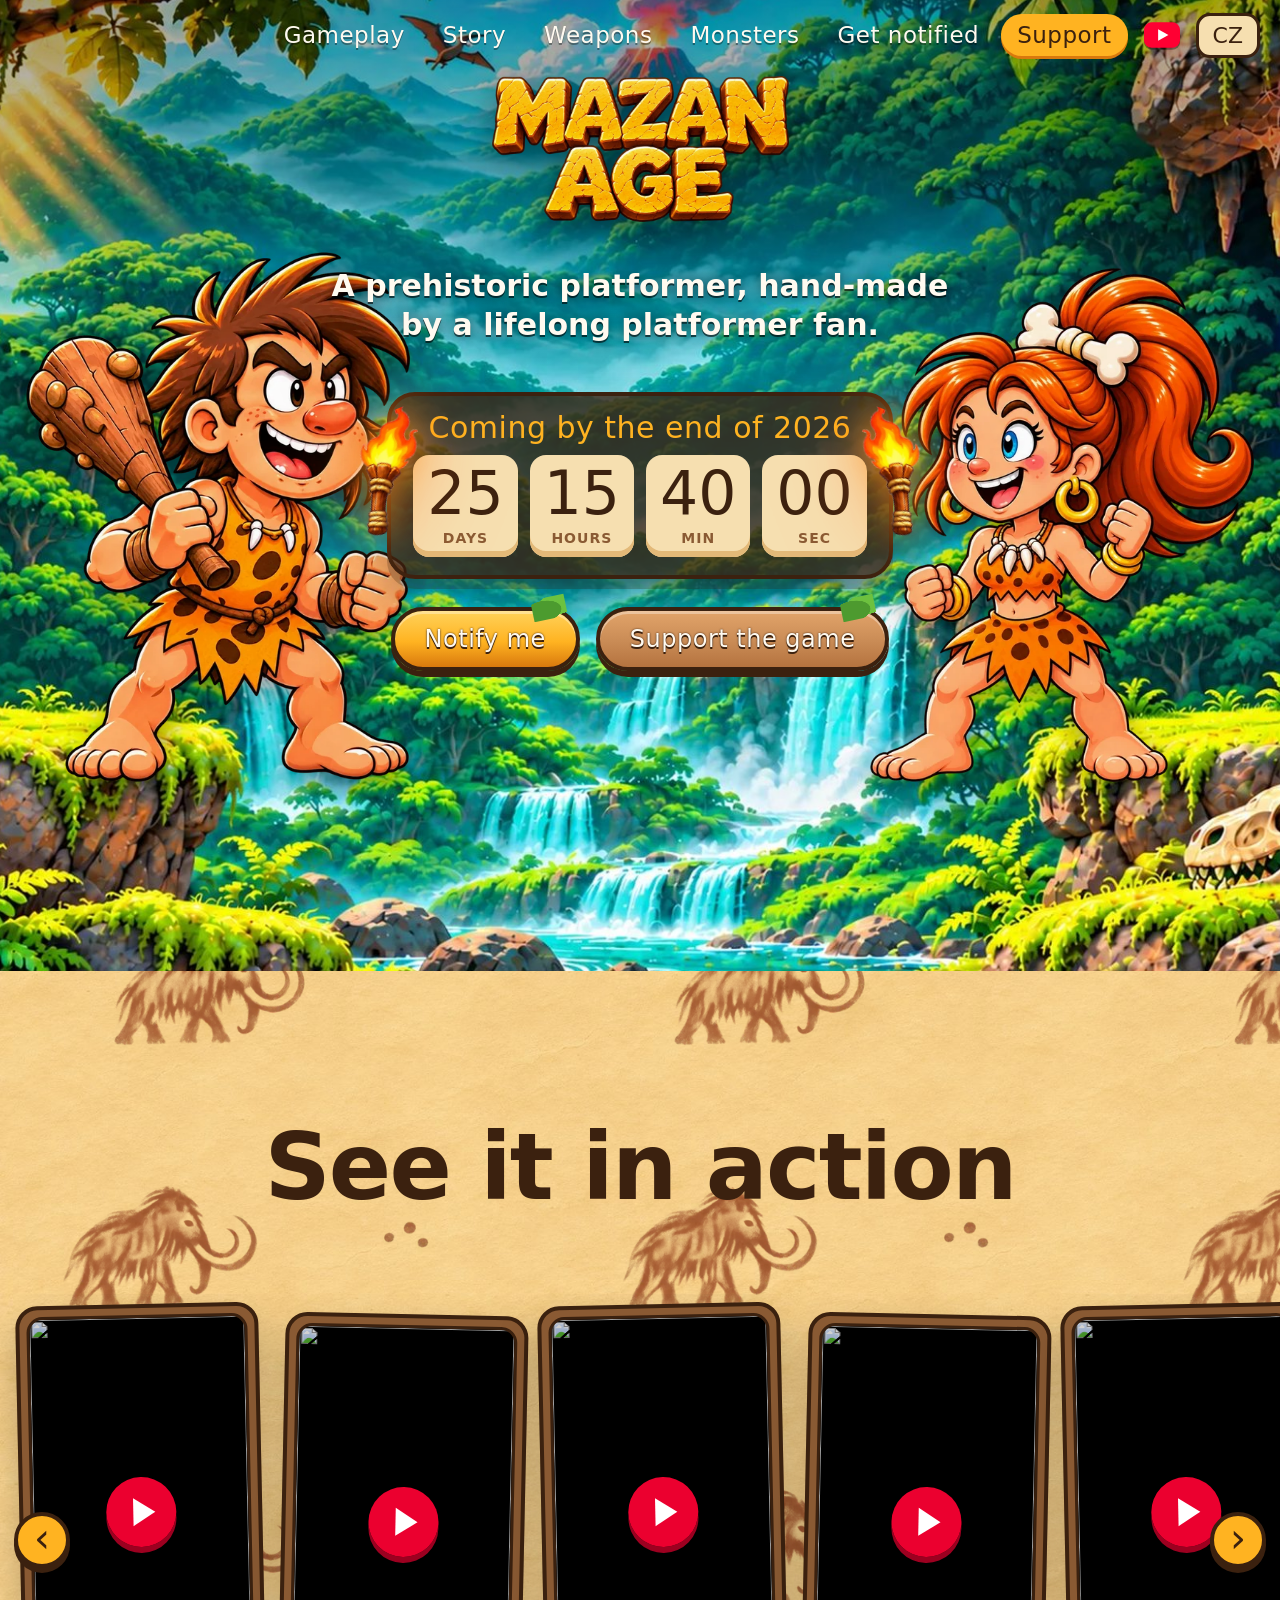
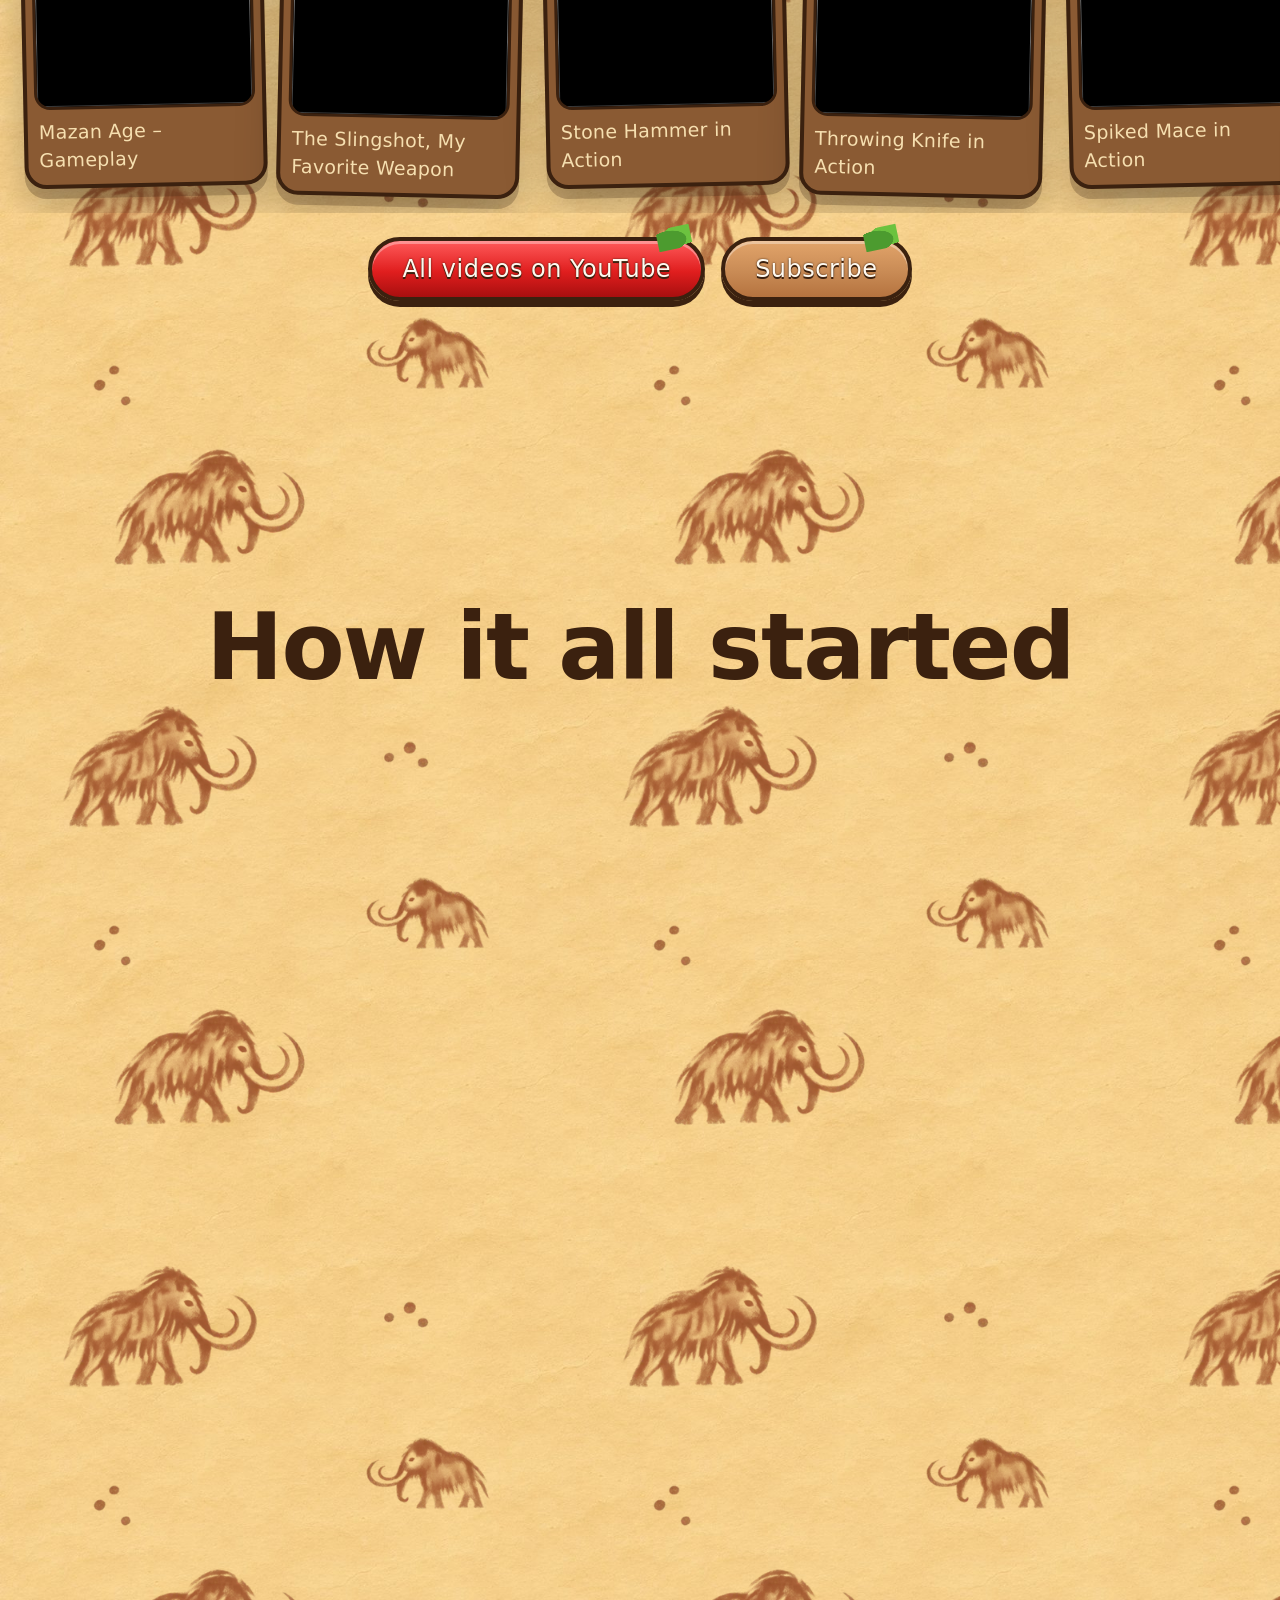
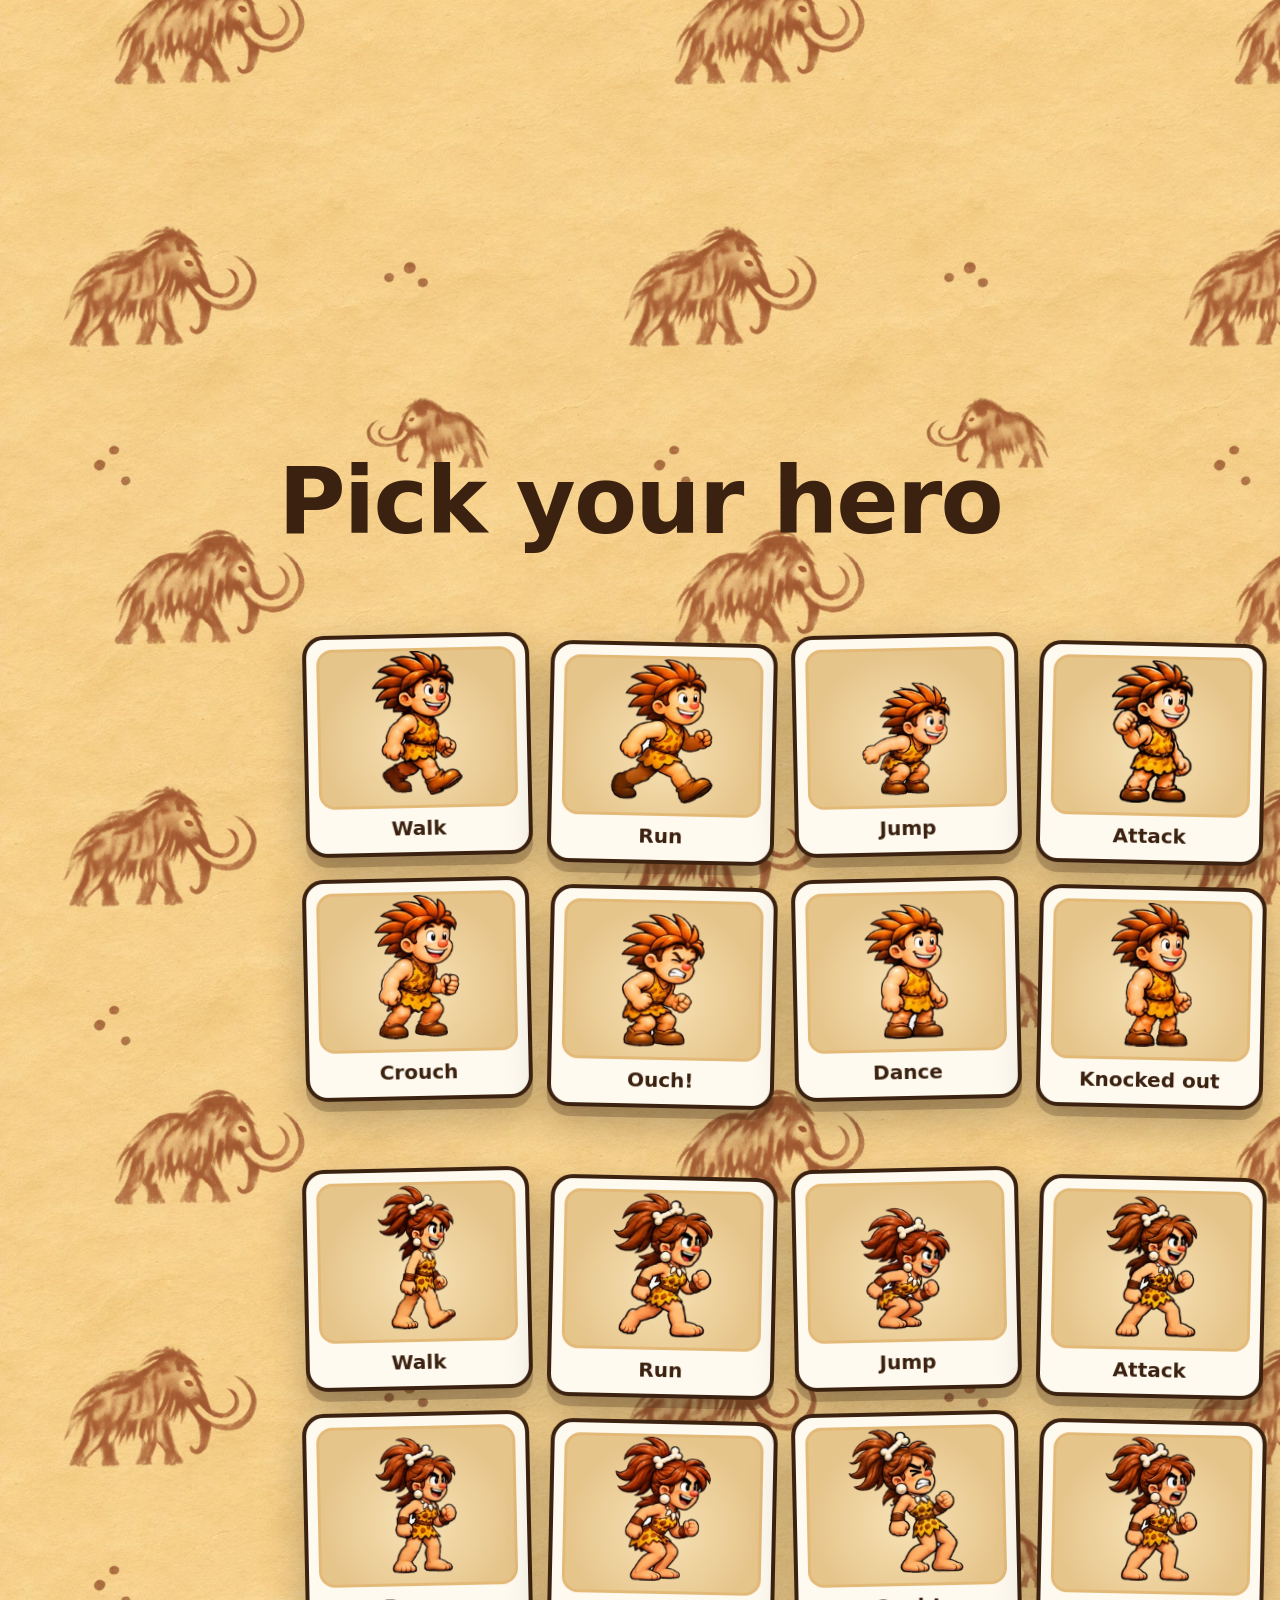
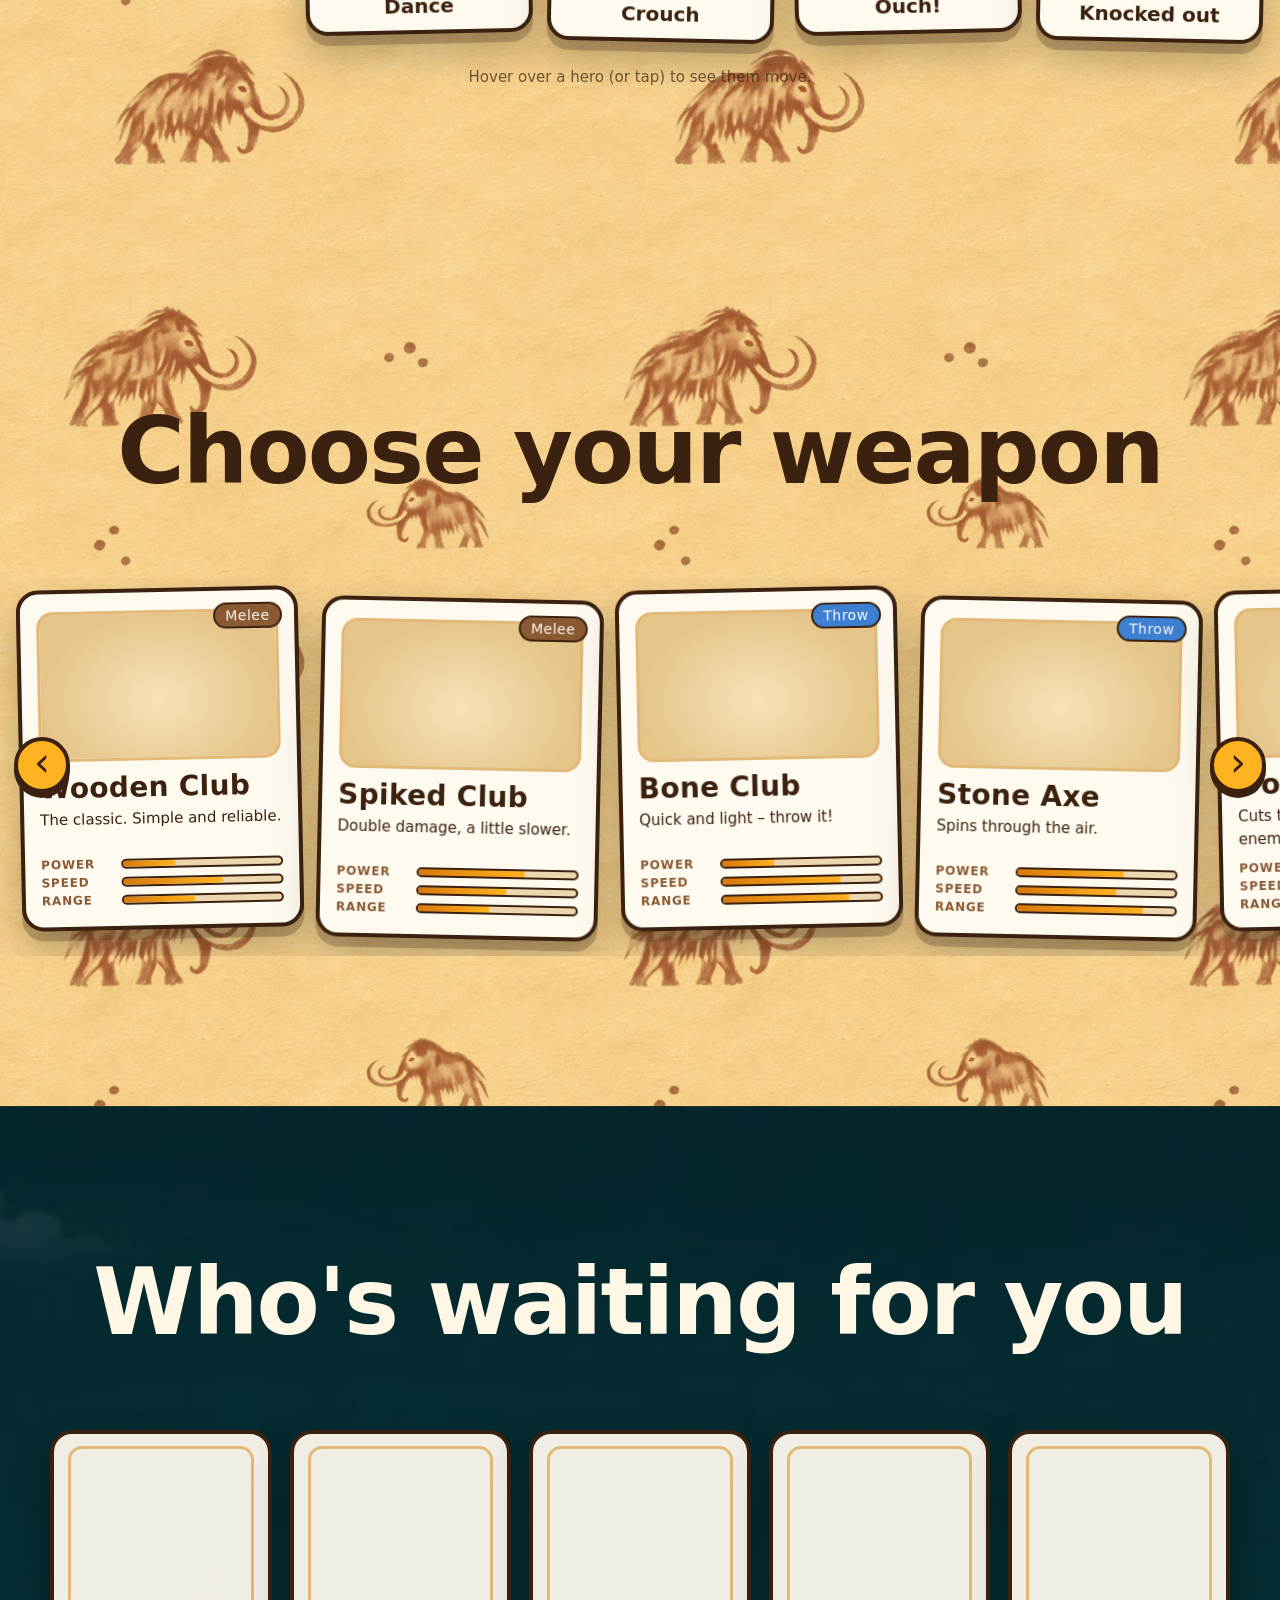
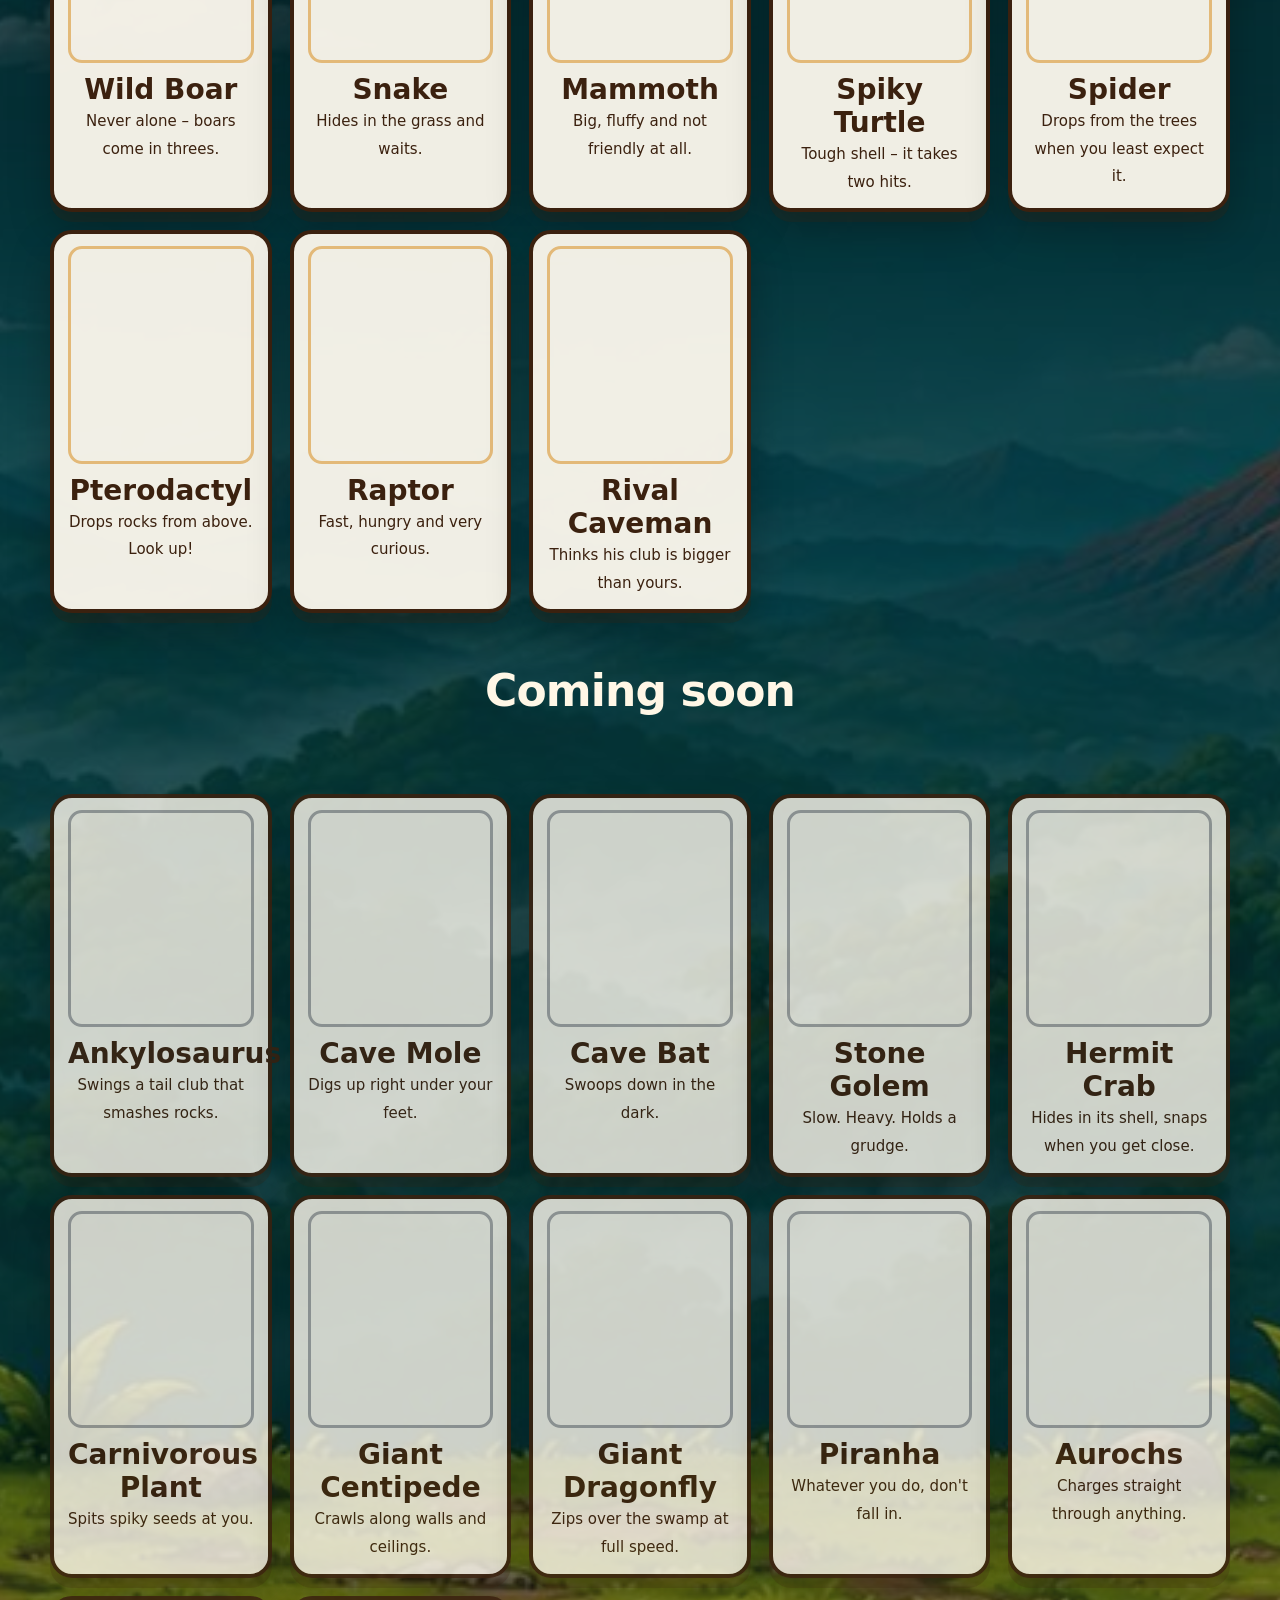
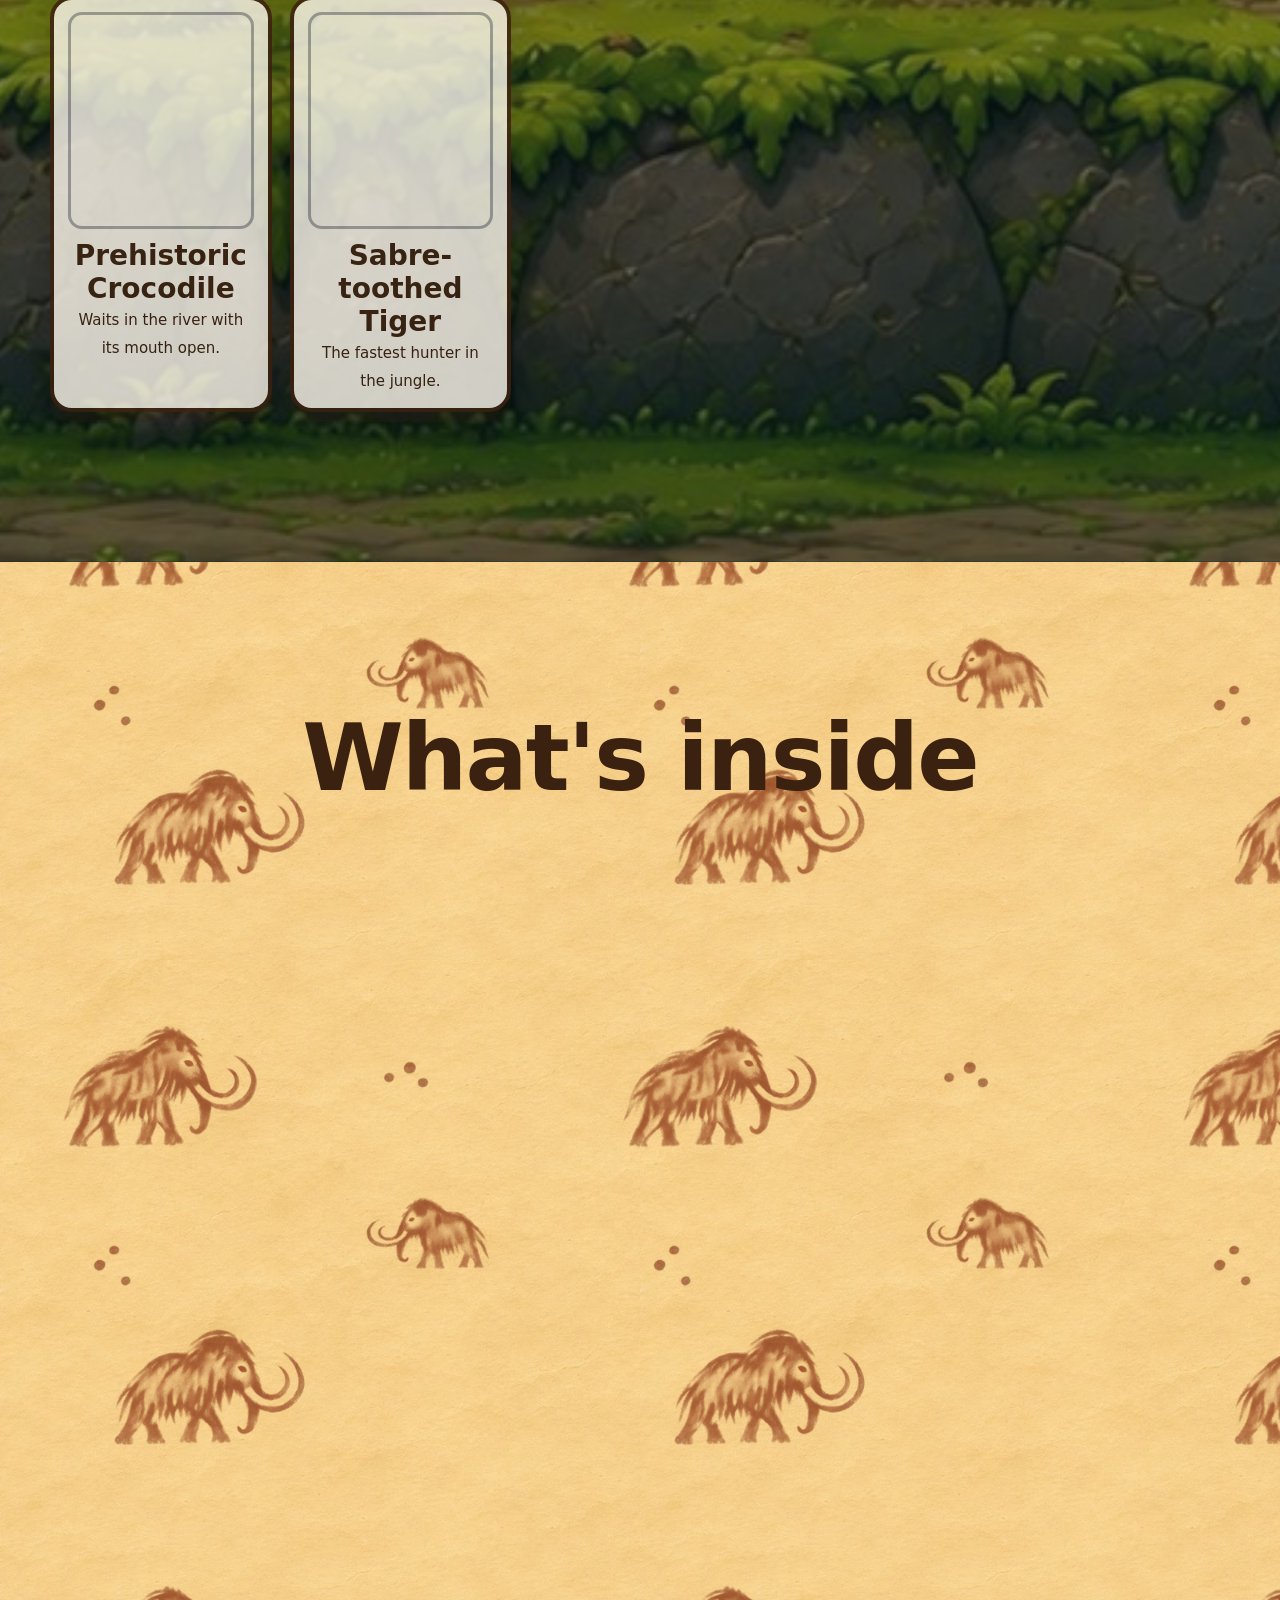
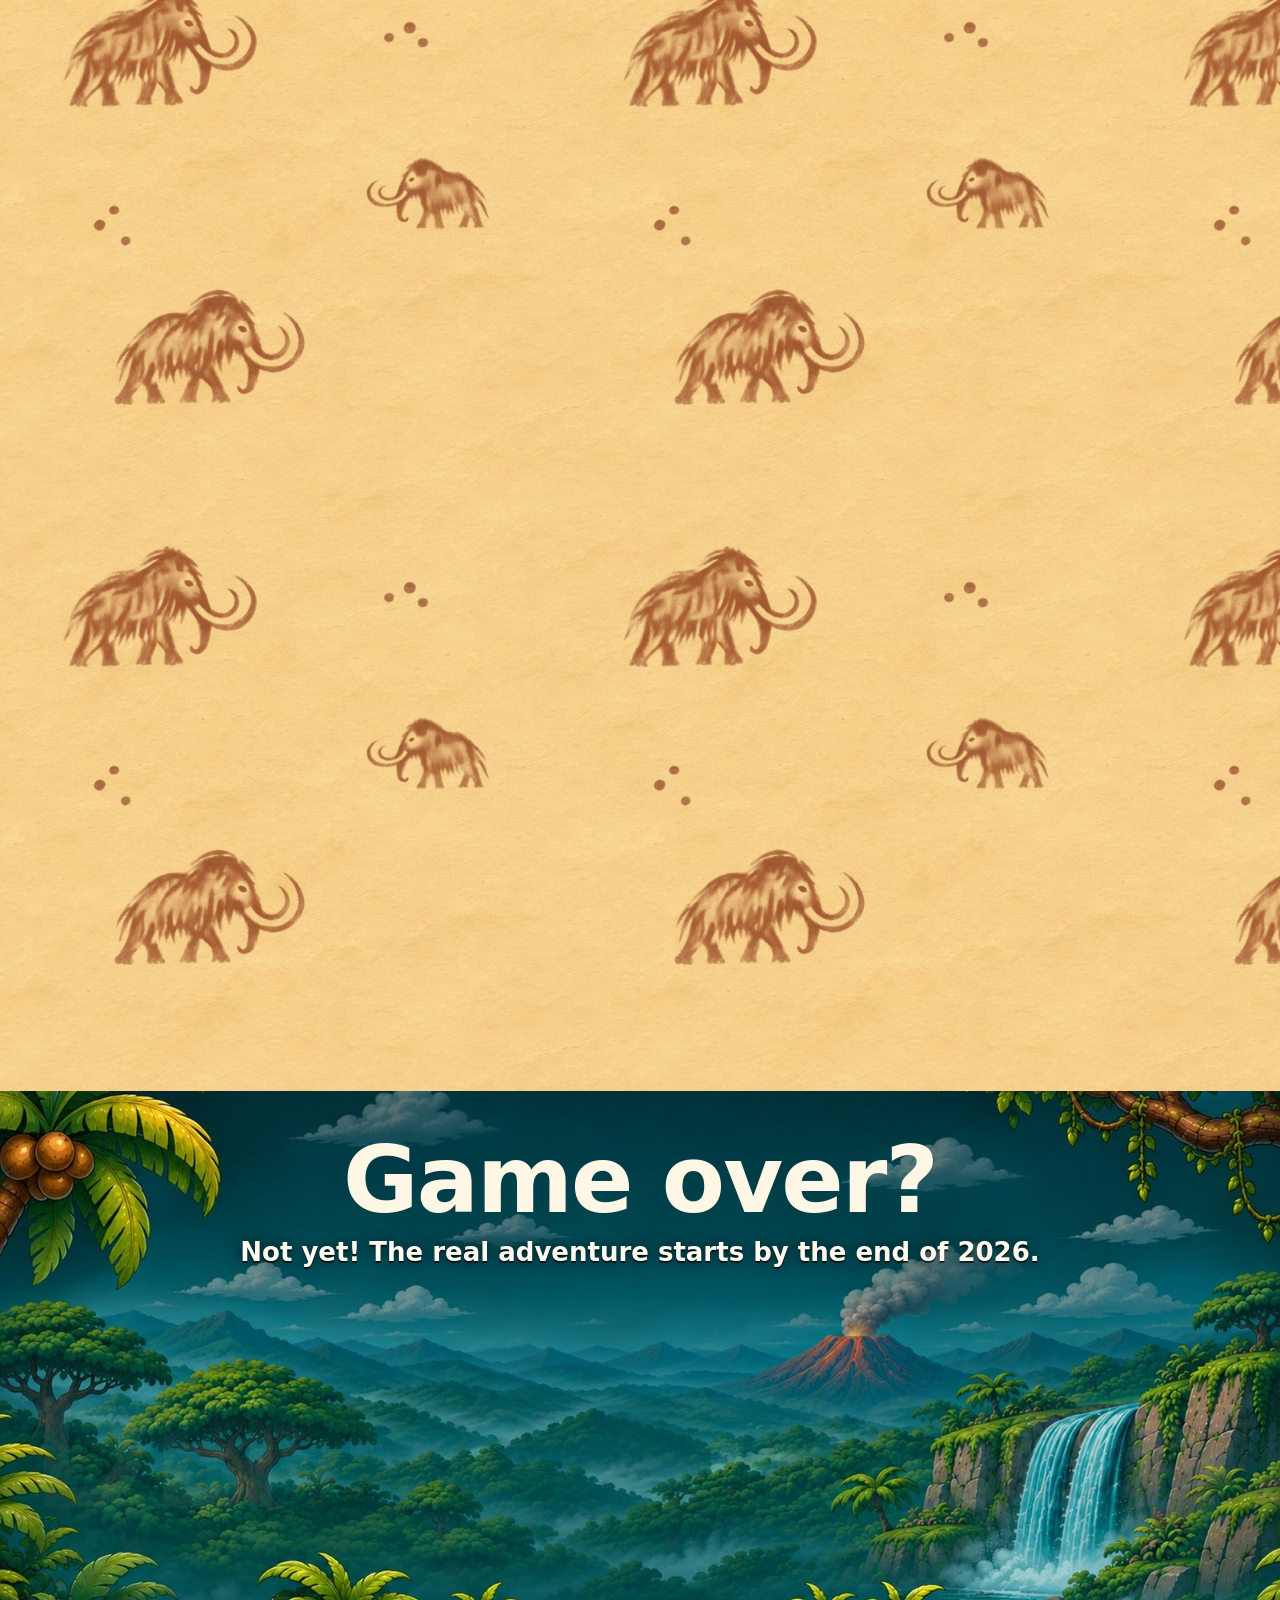
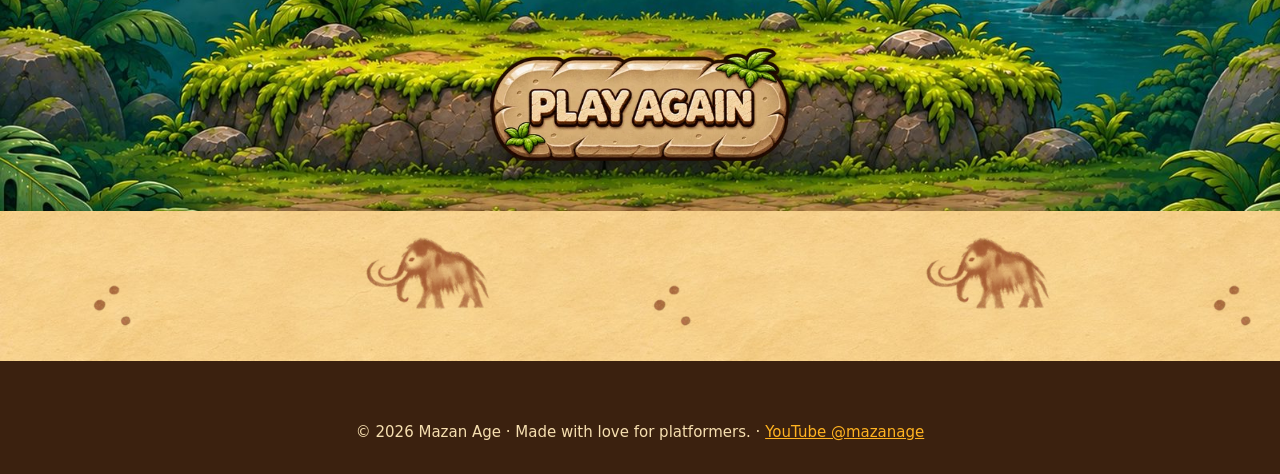
==== commit c8eae6b3: "Sekce nepratel: 8 aktualnich a 12 pripravovanych (sede, barevne pri najeti)" ====
--- a/index.html
+++ b/index.html
@@ -260,6 +260,8 @@
 <section class="monsters" id="monsters">
   <h2 class="title title--light" data-i18n="monsters_title">Who's waiting for you</h2>
   <div class="monsters__grid" id="bestiary"></div>
+  <h3 class="title title--light monsters__sub" data-i18n="upcoming_title">Coming soon</h3>
+  <div class="monsters__grid monsters__grid--soon" id="bestiary-soon"></div>
 </section>
 
 <!-- 5. Co ve hře je -->
--- a/css/style.css
+++ b/css/style.css
@@ -1 +1 @@
-:root{--sand: #f6dfb0;--sand-dark: #e3b978;--stone: #c98b55;--stone-dark: #8a5a33;--gold: #ffb321;--gold-dark: #d9790d;--ink: #3b210f;--leaf: #4c9b2f;--leaf-dark: #2f6b1c;--night: #123236;--white: #fffaf0;--radius: 22px;--shadow: 0 10px 0 rgba(59, 33, 15, .25), 0 18px 40px rgba(0, 0, 0, .25);--paper: url(../assets/mammoths.webp) 0 0 / 560px auto repeat, url(../assets/paper.jpg) 0 0 / 640px auto repeat, var(--sand);--title: "Fredoka", "Arial Rounded MT Bold", system-ui, sans-serif;--head: "Lilita One", "Arial Black", system-ui, sans-serif;--body: "Nunito", system-ui, -apple-system, "Segoe UI", sans-serif}*{box-sizing:border-box}html{scroll-behavior:smooth}body{margin:0;background:var(--paper);color:var(--ink);font:500 18px/1.55 var(--body);overflow-x:hidden}img{max-width:100%;display:block}a{color:inherit}.sr{position:absolute;width:1px;height:1px;overflow:hidden;clip:rect(0 0 0 0)}.hp{position:absolute;left:-9999px}.reveal{opacity:0;translate:0 40px;transition:opacity .7s,translate .7s}.reveal.is-in{opacity:1;translate:0 0}@keyframes breathe{to{transform:scale(1.06) translate(-1%, -1%)}}@keyframes bob{50%{transform:translateY(-10px) rotate(-1deg)}}@keyframes spin{50%{transform:scaleX(0.2)}}@keyframes clouds{to{background-position-x:-1200px}}@keyframes ground{to{background-position-x:-120px}}.stone-btn{display:inline-block;position:relative;font:24px var(--head);letter-spacing:.5px;text-decoration:none;text-align:center;color:var(--white);text-shadow:0 2px 0 var(--ink),0 0 2px var(--ink);padding:14px 30px;border:4px solid var(--ink);border-radius:999px;cursor:pointer;background:linear-gradient(#e2a46a, var(--stone) 55%, #b5733f);box-shadow:inset 0 3px 0 hsla(0,0%,100%,.35),0 6px 0 var(--ink);transition:transform .12s,box-shadow .12s}.stone-btn::after{content:"";position:absolute;right:10px;top:-14px;width:34px;height:22px;background:radial-gradient(ellipse at 30% 60%, var(--leaf) 55%, transparent 57%),radial-gradient(ellipse at 75% 40%, #6cc23f 55%, transparent 57%);transform:rotate(-12deg)}.stone-btn:hover{transform:translateY(-3px) scale(1.03);box-shadow:inset 0 3px 0 hsla(0,0%,100%,.35),0 9px 0 var(--ink)}.stone-btn:active{transform:translateY(3px);box-shadow:inset 0 3px 0 hsla(0,0%,100%,.35),0 2px 0 var(--ink)}.stone-btn--gold{background:linear-gradient(#ffd25a, var(--gold) 55%, var(--gold-dark))}.stone-btn[disabled],.stone-btn.is-off{filter:grayscale(0.7);opacity:.65;cursor:not-allowed}.sprite{width:calc(var(--w)*var(--s)*1px);height:calc(var(--h)*var(--s)*1px);background-image:var(--img);background-repeat:no-repeat;background-size:calc(var(--w)*var(--s)*var(--n)*1px) 100%;animation:play calc(var(--n)/var(--fps)*1s) steps(var(--n)) infinite}.sprite.flip{transform:scaleX(-1)}@keyframes play{to{background-position-x:calc(var(--w)*var(--s)*var(--n)*-1px)}}.topbar{position:fixed;inset:0 0 auto 0;z-index:50;display:flex;align-items:center;gap:16px;padding:8px 20px;background:rgba(59,33,15,0);transition:background .3s,box-shadow .3s}.topbar.is-solid{background:rgba(59,33,15,.88);box-shadow:0 4px 18px rgba(0,0,0,.25)}.topbar__logo img{height:54px;width:auto;opacity:0;transition:opacity .3s}.topbar.is-solid .topbar__logo img{opacity:1}.topbar__nav{margin-left:auto;display:flex;gap:6px}.topbar__nav a{font:23px var(--head);letter-spacing:.5px;color:var(--white);text-decoration:none;padding:8px 16px;border-radius:999px;white-space:nowrap;text-shadow:0 2px 0 rgba(0,0,0,.35)}.topbar__nav a:hover{background:hsla(0,0%,100%,.15)}.topbar__support{background:var(--gold);color:var(--ink) !important;text-shadow:none !important;box-shadow:0 3px 0 var(--gold-dark)}.lang{font:16px var(--head);color:var(--ink);background:var(--sand);border:3px solid var(--ink);border-radius:12px;padding:4px 10px;cursor:pointer}@media(max-width: 1200px){.topbar__nav a{font-size:19px;padding:6px 11px}.topbar__logo img{height:46px}}@media(max-width: 900px){.topbar__nav a:not(.topbar__support){display:none}}.lang{font-size:22px;padding:7px 14px;border-radius:14px;border-width:3px;min-width:56px}.lang:hover{background:var(--gold)}@media(max-width: 640px){.lang{font-size:18px;padding:5px 11px;min-width:46px}}.yt-mini svg{width:36px;height:26px;display:block;filter:drop-shadow(0 2px 0 rgba(0, 0, 0, 0.35))}.stone-btn--red{background:linear-gradient(#ff5a5a, #e01e1e 55%, #a80f0f)}.hero{padding:0 16px;position:relative;min-height:100vh;min-height:100svh;display:grid;place-items:center;overflow:hidden}.hero__bg{position:absolute;inset:-4%;background:url(../assets/hero_bg2.jpg) center 40%/cover no-repeat;animation:breathe 18s ease-in-out infinite alternate}.hero::after{content:"";position:absolute;inset:0;background:linear-gradient(rgba(0, 0, 0, 0.35), rgba(0, 0, 0, 0) 45%)}.hero__char{position:absolute;z-index:1;top:50%;translate:0 -50%;height:min(66vh,620px);width:auto;max-width:30vw;object-fit:contain;filter:drop-shadow(0 12px 14px rgba(0, 0, 0, 0.35));animation:idle 2.6s ease-in-out infinite;pointer-events:none}.hero__char--boy{left:max(8px,2vw);object-position:left bottom;transform-origin:50% 100%}.hero__char--girl{right:max(8px,2vw);object-position:right bottom;transform-origin:50% 100%;animation-delay:-1.3s}@keyframes idle{50%{transform:translateY(-6px) scaleY(1.015)}}.hero__content{position:relative;z-index:2;text-align:center;padding:72px 16px 40px;max-width:900px}.hero__logo{width:min(560px,88vw,62vh);margin:0 auto;filter:drop-shadow(0 10px 18px rgba(0, 0, 0, 0.45));animation:bob 3.2s ease-in-out infinite}.hero__tag{font:800 clamp(20px, 2.8vw, 30px)/1.3 var(--body);color:var(--white);text-shadow:0 2px 0 rgba(0,0,0,.6),0 0 14px rgba(0,0,0,.6);margin:8px auto 32px;max-width:640px}.hero__cta{display:flex;gap:16px;justify-content:center;flex-wrap:wrap;margin-top:32px}.countdown{position:relative;display:inline-block;background:rgba(59,33,15,.8);border:4px solid var(--ink);border-radius:28px;padding:14px 22px 18px;box-shadow:var(--shadow)}.torch{position:absolute;top:50%;width:84px;pointer-events:none;z-index:1;filter:drop-shadow(0 0 18px rgba(255, 150, 30, 0.85)) drop-shadow(0 0 40px rgba(255, 90, 0, 0.5));animation:flicker 1.3s ease-in-out infinite}.torch--left{left:-44px;translate:0 -62%;rotate:-22deg}.torch--right{right:-44px;translate:0 -62%;rotate:22deg;scale:-1 1;animation-delay:-0.6s}@keyframes flicker{0%,100%{filter:drop-shadow(0 0 18px rgba(255, 150, 30, 0.85)) drop-shadow(0 0 40px rgba(255, 90, 0, 0.5)) brightness(1)}30%{filter:drop-shadow(0 0 26px rgba(255, 170, 40, 0.95)) drop-shadow(0 0 56px rgba(255, 100, 0, 0.6)) brightness(1.12)}55%{filter:drop-shadow(0 0 14px rgba(255, 140, 20, 0.75)) drop-shadow(0 0 34px rgba(255, 80, 0, 0.45)) brightness(0.95)}80%{filter:drop-shadow(0 0 22px rgba(255, 160, 35, 0.9)) drop-shadow(0 0 48px rgba(255, 95, 0, 0.55)) brightness(1.06)}}.countdown__label{display:block;font:clamp(22px,2.6vw,30px) var(--head);color:var(--gold);letter-spacing:.5px;margin-bottom:10px}.countdown__boxes{display:flex;gap:12px;justify-content:center}.countdown__boxes div{background:var(--sand);border-radius:16px;padding:8px 14px 6px;min-width:104px;box-shadow:inset 0 -6px 0 var(--sand-dark)}.countdown__boxes b{display:block;font:clamp(40px, 5vw, 60px)/1 var(--head);color:var(--ink)}.countdown__boxes small{font:800 14px var(--body);text-transform:uppercase;letter-spacing:1px;color:var(--stone-dark)}.hero__content{min-height:100svh;width:100%;padding-top:76px;padding-bottom:76px;display:grid;grid-template-rows:1fr auto 1fr;justify-items:center}.hero__top{align-self:end}.hero__h1{margin:0}.hero .hero__tag{margin:44px auto 48px}.hero .hero__cta{align-self:start;margin-top:28px}.hero .hero__logo{width:min(460px,84vw,33vh)}@media(max-height: 860px){.hero .hero__logo{width:min(420px,84vw,26vh)}.hero .hero__tag{margin:22px auto 26px;font-size:clamp(18px,2.2vw,24px)}.hero .hero__cta{margin-top:22px}.countdown__boxes b{font-size:clamp(32px,4.4vw,48px)}.countdown__boxes div{min-width:86px;padding:6px 10px 4px}.countdown__label{font-size:clamp(20px,2.2vw,26px)}}@media(max-width: 1200px){.hero__char{max-width:23vw}.hero__char--boy{left:0}.hero__char--girl{right:0}}@media(max-width: 900px)and (min-width: 641px){.hero__char{top:auto;bottom:0;translate:none;height:30vh;max-width:34vw}}.title .ch{display:inline-block}.title.is-in .ch{animation:letter .6s cubic-bezier(0.3, 1.6, 0.5, 1) both;animation-delay:calc(var(--i)*40ms)}.title .word{display:inline-block;white-space:nowrap}@keyframes bump{50%{transform:scale(1.18)}}@keyframes hover{50%{translate:0 -8px}}@keyframes got{to{transform:translateY(-60px) scale(1.6);opacity:0}}@keyframes pop{from{transform:translateY(0) scale(0.6);opacity:1}to{transform:translateY(-70px) scale(1.2);opacity:0}}@keyframes hit{25%,75%{opacity:.2}50%{opacity:1}}@keyframes letter{from{transform:translateY(40px) scale(0.4) rotate(-12deg);opacity:0}}@media(prefers-reduced-motion: reduce){*,*::before,*::after{animation:none !important;transition:none !important}.reveal{opacity:1;translate:0 0}}section{padding:150px 16px;position:relative}.title{font:700 clamp(44px, 8vw, 92px)/1.02 var(--title);text-align:center;margin:0 0 80px;color:var(--ink);letter-spacing:-0.02em}.title--light{color:#fff7e6}.story{background:rgba(0,0,0,0)}.story__chapters{display:grid;grid-template-columns:repeat(4, 1fr);gap:22px;max-width:1200px;margin:0 auto}.chapter{position:relative;background:var(--white);border:4px solid var(--ink);border-radius:var(--radius);padding:18px 18px 22px;box-shadow:var(--shadow)}.chapter:nth-child(odd){transform:rotate(-1deg)}.chapter:nth-child(even){transform:rotate(1deg)}.chapter__art{position:relative;height:190px;border-radius:14px;overflow:hidden;margin-bottom:14px;display:grid;place-items:end center;padding-bottom:10px;background:linear-gradient(#a6dcef, #dff0c8 70%, var(--leaf) 70%, var(--leaf) 76%, #b07a4a 76%);border:3px solid var(--ink)}.chapter:nth-child(3) .chapter__art{background:linear-gradient(#2b3d5c, #45618a 70%, #6b5a4a 70%)}.chapter__prop{position:absolute}.chapter__prop--coin{width:40px;right:24px;top:30px;animation:spin 1.6s ease-in-out infinite}.chapter__prop--cave{width:110px;right:-6px;bottom:4px;opacity:.95}.chapter__num{position:absolute;left:-14px;top:-14px;width:46px;height:46px;border-radius:50%;display:grid;place-items:center;font:26px var(--head);color:var(--ink);background:var(--gold);border:4px solid var(--ink)}.chapter h3{font:700 32px/1.1 var(--title);margin:0 0 10px;letter-spacing:.5px}.chapter p{margin:0;font-size:17px}.heroes{background:rgba(0,0,0,0);text-align:center}.heroes__row{display:flex;gap:60px;justify-content:center;flex-wrap:wrap}.pedestal{margin:0;display:flex;flex-direction:column;align-items:center;cursor:pointer}.pedestal .sprite{--s: 1.1;position:relative;z-index:1;filter:drop-shadow(0 8px 6px rgba(0, 0, 0, 0.25))}.pedestal::after{content:"";width:220px;height:54px;margin-top:-18px;border-radius:50%;background:radial-gradient(ellipse at 50% 35%, #d9a76f, var(--stone) 55%, var(--stone-dark));border:4px solid var(--ink);box-shadow:0 0 40px 6px rgba(255,196,64,.55);order:2}.pedestal figcaption{order:3;margin-top:14px;display:flex;flex-direction:column}.pedestal figcaption b{font:700 40px var(--title);color:var(--ink)}.hint{font-size:15px;opacity:.7;margin-top:26px}.monsters{background:var(--night) url(../assets/night_bg.jpg) center/cover;position:relative}.monsters::before{content:"";position:absolute;inset:0;background:rgba(9,28,30,.55)}.monsters>*{position:relative}.monsters__grid{display:grid;grid-template-columns:repeat(auto-fill, minmax(200px, 1fr));gap:18px;max-width:1180px;margin:0 auto}.beast{background:rgba(255,250,240,.94);border:4px solid var(--ink);border-radius:var(--radius);padding:12px 14px 14px;text-align:center;box-shadow:var(--shadow);transition:transform .2s}.beast:hover{transform:translateY(-6px) rotate(-1deg)}.beast__stage{height:150px;display:grid;place-items:end center;border-bottom:3px dashed var(--sand-dark);margin-bottom:10px}.beast b{font:700 28px var(--title);display:block}.beast span{font-size:15px}.features{background:rgba(0,0,0,0)}.features__grid{display:grid;grid-template-columns:repeat(3, 1fr);gap:22px;max-width:1100px;margin:0 auto}.feature{background:var(--white);border:4px solid var(--ink);border-radius:var(--radius);padding:20px;box-shadow:var(--shadow);text-align:center}.feature h3{font:700 32px/1.1 var(--title);margin:14px 0 8px}.feature p{margin:0}.feature__img{height:150px;width:auto;margin:0 auto}.feature__weapons{height:150px;display:grid;grid-template-columns:repeat(3, 1fr);gap:6px;align-items:center}.feature__weapons img{width:100%;transform:rotate(-20deg);transition:transform .3s}.feature:hover .feature__weapons img{transform:rotate(-35deg) scale(1.08)}.feature__coins{height:150px;display:flex;gap:14px;justify-content:center;align-items:center}.feature__coins img{width:60px;animation:spin 1.8s ease-in-out infinite}.feature__coins img:nth-child(2){width:72px;animation-delay:.3s}.feature__coins img:nth-child(3){animation-delay:.6s}.signup,.support{background:rgba(0,0,0,0)}.support{padding-top:20px}.panel{max-width:1440px;margin:0 auto;background:var(--white);border:4px solid var(--ink);border-radius:30px;padding:34px 28px;text-align:center;box-shadow:var(--shadow);position:relative}.panel>p,.signup__form,.form-msg{max-width:860px;margin-left:auto;margin-right:auto}.signup__form{display:grid;grid-template-columns:1fr auto;gap:12px;margin-top:20px}.signup__form input[type=email]{font:700 19px var(--body);padding:14px 18px;border:4px solid var(--ink);border-radius:999px;min-width:0;background:var(--sand);color:var(--ink)}.signup__form input[type=email]:focus{outline:4px solid var(--gold)}.consent{grid-column:1/-1;font-size:14px;display:flex;gap:8px;align-items:flex-start;text-align:left}.consent input{width:20px;height:20px;margin-top:1px;accent-color:var(--gold-dark);flex:none}.form-msg{min-height:1.5em;font-weight:800;margin:14px 0 0}.form-msg.ok{color:var(--leaf-dark)}.form-msg.err{color:#b3261e}.tips{display:flex;gap:10px;justify-content:center;flex-wrap:wrap;margin:22px 0 10px}.tip{min-width:100px;font-size:26px;padding:12px 14px}.tip small{display:block;font:700 13px var(--body);text-shadow:none;color:var(--ink)}.tip--big{font-size:30px}.tips__note{font-size:14px;opacity:.75;margin:6px 0 0}.footer{background:var(--ink);color:var(--sand);text-align:center;padding:60px 16px 30px;position:relative;overflow:hidden}.footer a{color:var(--gold)}.footer__parade{height:120px;position:relative}.footer p{margin:0;font-size:15px}.noscript{max-width:760px;margin:40px auto;padding:0 16px;text-align:center;font-weight:700}.chapter__art--img{height:auto;padding:0;display:block;background:none}.chapter__art--img img{width:100%;height:auto;display:block}.feature__card{width:100%;height:auto;border-radius:16px;border:3px solid var(--sand-dark);display:block}.chapter__art--img{position:relative;overflow:hidden}.chapter__art--img .card-on{position:absolute;inset:0;width:100%;height:100%;object-fit:cover;opacity:0;transition:opacity .35s}.chapter:hover .card-on,.chapter:focus-within .card-on{opacity:1}.chapter{transition:transform .25s}.chapter:hover{transform:rotate(0) translateY(-6px) scale(1.02)}.feature{transition:transform .25s cubic-bezier(0.3, 1.4, 0.5, 1),box-shadow .25s}.feature:nth-child(odd):hover{transform:rotate(-3deg) translateY(-8px) scale(1.03)}.feature:nth-child(even):hover{transform:rotate(3deg) translateY(-8px) scale(1.03)}.lineup{max-width:1440px;margin:0 auto;display:grid;gap:56px}.lineup__row{display:grid;grid-template-columns:260px 1fr;align-items:center;gap:28px;text-align:left}.lineup__row .pedestal{margin:0}.lineup__row .pedestal figcaption{text-align:center}.poses{display:grid;grid-template-columns:repeat(5, 1fr);gap:10px 14px;padding:6px 0}.pose{margin:0;min-width:0;text-align:center;animation:pose-in .6s cubic-bezier(0.3, 1.4, 0.5, 1) both;animation-delay:calc(var(--i)*70ms)}.pose:nth-child(odd){translate:0 -8px}.pose__stage{height:168px;display:grid;place-items:end center;padding-bottom:8px;background:radial-gradient(ellipse at 50% 92%, rgba(59, 33, 15, 0.22) 0 28%, transparent 30%),radial-gradient(circle at 50% 55%, rgba(255, 250, 240, 0.75), rgba(255, 250, 240, 0) 70%);border-radius:20px;transition:transform .25s}.pose:hover .pose__stage{transform:translateY(-6px) scale(1.06)}.pose figcaption{font:700 17px var(--title);color:var(--ink);margin-top:4px}.pose--weapon .pose__stage{place-items:center}.pose--weapon img{width:118px;height:auto;rotate:-32deg;filter:drop-shadow(0 6px 6px rgba(0, 0, 0, 0.25));transition:rotate .4s cubic-bezier(0.3, 1.6, 0.5, 1)}.pose--weapon:hover img{rotate:-58deg}.pose--weapon figcaption{color:var(--stone-dark)}@keyframes pose-in{from{opacity:0;transform:translateY(24px) scale(0.8)}}@media(max-width: 900px){.lineup__row{grid-template-columns:1fr;text-align:center}.poses{grid-template-columns:repeat(5, 1fr)}}@media(max-width: 640px){.poses{grid-template-columns:repeat(3, 1fr)}.pose__stage{height:120px}.pose .sprite{--s: .5 !important}}.gameplay{padding-left:0;padding-right:0}.reels{position:relative;width:100%}.reels__track{display:flex;gap:18px;overflow-x:auto;overscroll-behavior-x:contain;padding:10px 24px 26px;scrollbar-width:none;cursor:grab}.reels__track::-webkit-scrollbar{display:none}@media(pointer: coarse){.reels__track{scroll-snap-type:x proximity}}.reels__track.is-drag{cursor:grabbing;scroll-snap-type:none}.reels__track.is-drag *{pointer-events:none}.reel{flex:0 0 auto;width:clamp(200px,19vw,280px);margin:0;scroll-snap-align:center;background:#8a5a33;border:4px solid var(--ink);border-radius:22px;padding:7px;box-shadow:var(--shadow);transition:transform .25s;text-align:left}.reel:nth-child(odd){transform:rotate(-1.2deg)}.reel:nth-child(even){transform:rotate(1.2deg) translateY(10px)}.reel:hover,.reel.is-playing{transform:rotate(0) translateY(-6px) scale(1.03);z-index:2}.reel__screen{display:block;position:relative;width:100%;aspect-ratio:9/16;border:3px solid var(--ink);border-radius:16px;overflow:hidden;padding:0;background:#000;cursor:pointer}.reel__screen img{width:100%;height:100%;object-fit:cover;transition:transform .6s,filter .3s;filter:brightness(0.82) saturate(1.1);user-select:none}.reel__screen:hover img{transform:scale(1.08);filter:brightness(1)}.reel__screen::after{content:"";position:absolute;inset:auto 0 0 0;height:40%;background:linear-gradient(transparent, rgba(0, 0, 0, 0.65))}.reel__play{position:absolute;left:50%;top:50%;translate:-50% -50%;width:70px;height:70px;border-radius:50%;z-index:1;background:rgba(255,0,51,.92);box-shadow:0 6px 0 #9c0020,0 10px 24px rgba(0,0,0,.5);transition:transform .2s}.reel__play::after{content:"";position:absolute;left:27px;top:21px;border:14px solid rgba(0,0,0,0);border-left:22px solid #fff;border-right:0}.reel__screen:hover .reel__play{transform:scale(1.12)}.reel__screen--live{cursor:auto}.reel__screen--live::after{display:none}.reel__screen--live iframe{position:absolute;top:0;left:50%;height:100%;width:316%;translate:-50% 0;border:0}.reel.is-playing{width:clamp(260px,26vw,380px)}.reel figcaption{padding:9px 4px 3px;min-height:3.1em}.reel figcaption a{font:19px/1.2 var(--head);color:var(--sand);text-decoration:none;letter-spacing:.3px}.reel figcaption a:hover{color:var(--gold)}.reels__arrow{position:absolute;top:42%;z-index:4;width:56px;height:56px;border-radius:50%;font:40px/1 var(--head);color:var(--ink);background:var(--gold);border:4px solid var(--ink);box-shadow:0 5px 0 var(--ink);cursor:pointer;display:grid;place-items:center;padding-bottom:6px}.reels__arrow:hover{transform:scale(1.08)}.reels__arrow--prev{left:14px}.reels__arrow--next{right:14px}.gameplay__cta{display:flex;gap:16px;justify-content:center;flex-wrap:wrap;padding:0 16px;margin-top:24px}.weapons{padding-left:0;padding-right:0;text-align:center}.wcard{flex:0 0 auto;width:clamp(240px,22vw,300px);position:relative;text-align:left;cursor:pointer;background:var(--white);border:4px solid var(--ink);border-radius:22px;padding:14px 16px 16px;box-shadow:var(--shadow);font:inherit;color:inherit;transition:transform .25s,box-shadow .25s}.wcard:nth-child(odd){transform:rotate(-1.2deg)}.wcard:nth-child(even){transform:rotate(1.2deg) translateY(10px)}.wcard:hover{transform:rotate(0) translateY(-6px) scale(1.03)}.wcard.is-picked{box-shadow:0 0 0 5px var(--gold),0 0 34px 8px rgba(255,179,33,.7),var(--shadow);transform:rotate(0) translateY(-6px)}.wcard__slot{height:150px;display:grid;place-items:center;border-radius:16px;margin-bottom:12px;background:radial-gradient(ellipse at 50% 60%, #f7e2b6, #e6c58b 70%);border:3px solid var(--sand-dark)}.wcard__slot img{max-width:92%;max-height:120px;transform:rotate(-18deg);transition:transform .35s cubic-bezier(0.3, 1.6, 0.5, 1);user-select:none}.wcard:hover .wcard__slot img,.wcard.is-picked .wcard__slot img{transform:rotate(-38deg) scale(1.08)}.wcard b{display:block;font:700 28px/1.1 var(--title);letter-spacing:.3px}.wcard__line{display:block;font-size:15px;min-height:2.6em;margin:4px 0 10px}.wcard__badge{position:absolute;right:12px;top:12px;z-index:1;font:14px var(--head);letter-spacing:.5px;color:var(--white);padding:3px 10px;border-radius:999px;border:2px solid var(--ink);background:var(--stone-dark)}.wcard__badge--throw{background:#3d7fd0}.wcard__badge--shoot{background:#4c9b2f}.wcard__badge--boomerang{background:#c2410c}.wcard__stats div{display:grid;grid-template-columns:72px 1fr;align-items:center;gap:8px;margin-top:4px}.wcard__stats small{font:800 12px var(--body);text-transform:uppercase;letter-spacing:.8px;color:var(--stone-dark)}.wcard__stats i{display:block;height:10px;border-radius:999px;background:#ecd6ad;border:2px solid var(--ink);position:relative;overflow:hidden}.wcard__stats i::after{content:"";position:absolute;inset:0;width:calc(var(--v)*100%);background:linear-gradient(90deg, var(--gold-dark), var(--gold))}.panel--row{display:grid;grid-template-columns:1fr 1.25fr;align-items:center;text-align:left;max-width:1180px;padding:34px 44px}.panel__head{padding-right:40px;border-right:2px solid var(--sand-dark)}.panel__body{padding-left:40px}.panel__title{display:flex;align-items:center;gap:18px}.panel__title img{width:clamp(96px,10vw,150px);height:auto;flex:none;filter:drop-shadow(0 6px 6px rgba(0, 0, 0, 0.2))}.panel--row .title{text-align:left;margin:0;font-size:clamp(36px,4.4vw,64px)}.panel--row .panel__head p{margin:14px 0 0;font-size:19px;max-width:420px}.panel--row .panel__head p,.panel--row .form-msg{max-width:none}.panel--row .signup__form{display:flex;flex-direction:column;gap:14px;margin:0;max-width:none}.panel--row .signup__form input[type=email]{width:100%;border-width:3px;background:#fbe6bd;padding:16px 22px}.pill-btn{position:relative;width:100%;padding:16px 20px;border:3px solid #7a3d0c;border-radius:999px;cursor:pointer;font:700 26px var(--title);color:#fff;text-shadow:0 2px 0 #b04f06;background:linear-gradient(#ffd24a, #ffae1f 55%, #f08a0c);box-shadow:inset 0 3px 0 hsla(0,0%,100%,.45),0 6px 0 #9b4a08;transition:transform .12s,box-shadow .12s,filter .12s}.pill-btn::after{content:"";position:absolute;right:18px;top:-16px;width:34px;height:22px;rotate:-25deg;background:radial-gradient(ellipse at 50% 60%, #6cc23f 55%, transparent 57%);filter:drop-shadow(0 2px 0 #2f6b1c)}.pill-btn:hover{filter:brightness(1.08) saturate(1.1);transform:translateY(-2px)}.pill-btn:active{transform:translateY(3px);box-shadow:inset 0 3px 0 hsla(0,0%,100%,.45),0 2px 0 #9b4a08}.pill-btn:disabled{filter:grayscale(0.6);cursor:wait}.panel--row .consent{font-size:15px}.panel--row .tips{display:flex;gap:10px;justify-content:center;flex-wrap:nowrap;margin:0}.tip{position:relative;display:block;flex:1 1 0;min-width:0;max-width:150px;transition:transform .15s}.tip img{display:block;width:100%;height:auto}.tip .tip__on{position:absolute;inset:0;opacity:0;transition:opacity .15s}.tip:hover,.tip:focus-visible{transform:translateY(-5px) scale(1.06)}.tip:hover .tip__on,.tip:focus-visible .tip__on{opacity:1}.tip.is-off{cursor:help}.panel--row .tips__note{text-align:center;margin:18px 0 0;font-size:17px;opacity:.85}#support-top{padding-top:0}@media(max-width: 1100px){.panel--row{grid-template-columns:1fr;padding:28px 22px}.panel__head{padding:0 0 22px;border-right:0;border-bottom:2px solid var(--sand-dark);margin-bottom:22px}.panel__body{padding:0}.panel--row .tips{flex-wrap:nowrap}.tip{flex:0 1 120px}}@media(max-width: 480px){.panel--row .tips{flex-wrap:wrap}.tip{flex:0 0 92px}}@media(max-width: 480px){.panel__title img{width:84px}}.support .panel--row{max-width:1440px;grid-template-columns:1fr 1.7fr}.support .panel--row .tips{gap:16px}@media(max-width: 1100px){.support .panel--row{grid-template-columns:1fr}}.walker{position:absolute;left:0;bottom:6px;z-index:4;pointer-events:none;will-change:transform}.ending{padding:150px 0}.ending__scene{position:relative;width:100%;aspect-ratio:1600/900;max-height:100vh;min-height:520px;background:url(../assets/night_bg.jpg) center 70%/cover no-repeat;overflow:hidden}.ending__ko{position:absolute;left:50%;bottom:25%;width:min(33%,520px);translate:-50% 0;filter:drop-shadow(0 10px 10px rgba(0, 0, 0, 0.35));animation:daze 3.4s ease-in-out infinite}.ending__text{position:absolute;left:0;right:0;top:6%;text-align:center;padding:0 16px}.ending__text .title{margin-bottom:8px}.ending__text p{font:800 clamp(18px, 2.2vw, 26px)/1.3 var(--body);color:var(--white);text-shadow:0 2px 0 rgba(0,0,0,.6),0 0 12px rgba(0,0,0,.6);margin:0}.ending__again{position:absolute;left:50%;bottom:7%;translate:-50% 0;width:min(300px,60%);padding:0;border:0;background:none;cursor:pointer;filter:drop-shadow(0 6px 8px rgba(0, 0, 0, 0.4));transition:transform .15s}.ending__again .on{display:none}.ending__again:hover .on,.ending__again:focus-visible .on{display:block}.ending__again:hover .off,.ending__again:focus-visible .off{display:none}.ending__again:hover{transform:scale(1.08)}.ending__again:active{transform:scale(0.96)}@keyframes daze{50%{rotate:-1.5deg;translate:-50% -4px}}@media(max-width: 960px){.story__chapters{grid-template-columns:repeat(2, 1fr)}.features__grid{grid-template-columns:1fr;max-width:520px}}@media(max-width: 640px){section{padding-top:90px;padding-bottom:90px}.ending{padding:90px 0}body{font-size:17px}.topbar{padding:8px 12px}.topbar__nav a:not(.topbar__support){display:none}.reels__arrow{display:none}.reel{width:62vw}.ending__scene{min-height:460px;background-position:50% 70%}.ending__ko{width:66%;bottom:24%}.box-icon--big{width:84px;left:-10px;top:-40px}.box-icon--small{width:52px;right:-8px;bottom:-26px}.wcard{width:72vw}.reel.is-playing{width:78vw}.story__chapters{grid-template-columns:1fr}.chapter:nth-child(n){transform:none}.countdown{padding:10px 12px 12px}.torch{width:54px}.torch--left{left:-26px;translate:0 -70%}.torch--right{right:-26px;translate:0 -70%}.hero__char{height:34vh;max-width:40vw;top:auto;bottom:1vh;translate:none;opacity:.95}.hero__char--boy{left:-6vw}.hero__char--girl{right:-6vw}.countdown__boxes{gap:6px}.countdown__boxes div{min-width:70px;padding:6px 6px 4px}.countdown__boxes b{font-size:34px}.countdown__boxes small{font-size:11px}.signup__form{grid-template-columns:1fr}.heroes__row{gap:30px}.stone-btn{font-size:21px;padding:12px 22px}}@media(max-width: 640px){.hero__content{width:100%;min-width:0;padding-left:0;padding-right:0}.countdown{max-width:calc(100vw - 56px)}.countdown__boxes div{min-width:0;flex:1 1 0}.torch--left{left:-18px}.torch--right{right:-18px}}@media(max-width: 480px){.panel--row .tips{flex-wrap:wrap;gap:12px}.tip{flex:0 0 calc(33.33% - 12px);max-width:100px}}
+:root{--sand: #f6dfb0;--sand-dark: #e3b978;--stone: #c98b55;--stone-dark: #8a5a33;--gold: #ffb321;--gold-dark: #d9790d;--ink: #3b210f;--leaf: #4c9b2f;--leaf-dark: #2f6b1c;--night: #123236;--white: #fffaf0;--radius: 22px;--shadow: 0 10px 0 rgba(59, 33, 15, .25), 0 18px 40px rgba(0, 0, 0, .25);--paper: url(../assets/mammoths.webp) 0 0 / 560px auto repeat, url(../assets/paper.jpg) 0 0 / 640px auto repeat, var(--sand);--title: "Fredoka", "Arial Rounded MT Bold", system-ui, sans-serif;--head: "Lilita One", "Arial Black", system-ui, sans-serif;--body: "Nunito", system-ui, -apple-system, "Segoe UI", sans-serif}*{box-sizing:border-box}html{scroll-behavior:smooth}body{margin:0;background:var(--paper);color:var(--ink);font:500 18px/1.55 var(--body);overflow-x:hidden}img{max-width:100%;display:block}a{color:inherit}.sr{position:absolute;width:1px;height:1px;overflow:hidden;clip:rect(0 0 0 0)}.hp{position:absolute;left:-9999px}.reveal{opacity:0;translate:0 40px;transition:opacity .7s,translate .7s}.reveal.is-in{opacity:1;translate:0 0}@keyframes breathe{to{transform:scale(1.06) translate(-1%, -1%)}}@keyframes bob{50%{transform:translateY(-10px) rotate(-1deg)}}@keyframes spin{50%{transform:scaleX(0.2)}}@keyframes clouds{to{background-position-x:-1200px}}@keyframes ground{to{background-position-x:-120px}}.stone-btn{display:inline-block;position:relative;font:24px var(--head);letter-spacing:.5px;text-decoration:none;text-align:center;color:var(--white);text-shadow:0 2px 0 var(--ink),0 0 2px var(--ink);padding:14px 30px;border:4px solid var(--ink);border-radius:999px;cursor:pointer;background:linear-gradient(#e2a46a, var(--stone) 55%, #b5733f);box-shadow:inset 0 3px 0 hsla(0,0%,100%,.35),0 6px 0 var(--ink);transition:transform .12s,box-shadow .12s}.stone-btn::after{content:"";position:absolute;right:10px;top:-14px;width:34px;height:22px;background:radial-gradient(ellipse at 30% 60%, var(--leaf) 55%, transparent 57%),radial-gradient(ellipse at 75% 40%, #6cc23f 55%, transparent 57%);transform:rotate(-12deg)}.stone-btn:hover{transform:translateY(-3px) scale(1.03);box-shadow:inset 0 3px 0 hsla(0,0%,100%,.35),0 9px 0 var(--ink)}.stone-btn:active{transform:translateY(3px);box-shadow:inset 0 3px 0 hsla(0,0%,100%,.35),0 2px 0 var(--ink)}.stone-btn--gold{background:linear-gradient(#ffd25a, var(--gold) 55%, var(--gold-dark))}.stone-btn[disabled],.stone-btn.is-off{filter:grayscale(0.7);opacity:.65;cursor:not-allowed}.sprite{width:calc(var(--w)*var(--s)*1px);height:calc(var(--h)*var(--s)*1px);background-image:var(--img);background-repeat:no-repeat;background-size:calc(var(--w)*var(--s)*var(--n)*1px) 100%;animation:play calc(var(--n)/var(--fps)*1s) steps(var(--n)) infinite}.sprite.flip{transform:scaleX(-1)}@keyframes play{to{background-position-x:calc(var(--w)*var(--s)*var(--n)*-1px)}}.topbar{position:fixed;inset:0 0 auto 0;z-index:50;display:flex;align-items:center;gap:16px;padding:8px 20px;background:rgba(59,33,15,0);transition:background .3s,box-shadow .3s}.topbar.is-solid{background:rgba(59,33,15,.88);box-shadow:0 4px 18px rgba(0,0,0,.25)}.topbar__logo img{height:54px;width:auto;opacity:0;transition:opacity .3s}.topbar.is-solid .topbar__logo img{opacity:1}.topbar__nav{margin-left:auto;display:flex;gap:6px}.topbar__nav a{font:23px var(--head);letter-spacing:.5px;color:var(--white);text-decoration:none;padding:8px 16px;border-radius:999px;white-space:nowrap;text-shadow:0 2px 0 rgba(0,0,0,.35)}.topbar__nav a:hover{background:hsla(0,0%,100%,.15)}.topbar__support{background:var(--gold);color:var(--ink) !important;text-shadow:none !important;box-shadow:0 3px 0 var(--gold-dark)}.lang{font:16px var(--head);color:var(--ink);background:var(--sand);border:3px solid var(--ink);border-radius:12px;padding:4px 10px;cursor:pointer}@media(max-width: 1200px){.topbar__nav a{font-size:19px;padding:6px 11px}.topbar__logo img{height:46px}}@media(max-width: 900px){.topbar__nav a:not(.topbar__support){display:none}}.lang{font-size:22px;padding:7px 14px;border-radius:14px;border-width:3px;min-width:56px}.lang:hover{background:var(--gold)}@media(max-width: 640px){.lang{font-size:18px;padding:5px 11px;min-width:46px}}.yt-mini svg{width:36px;height:26px;display:block;filter:drop-shadow(0 2px 0 rgba(0, 0, 0, 0.35))}.stone-btn--red{background:linear-gradient(#ff5a5a, #e01e1e 55%, #a80f0f)}.hero{padding:0 16px;position:relative;min-height:100vh;min-height:100svh;display:grid;place-items:center;overflow:hidden}.hero__bg{position:absolute;inset:-4%;background:url(../assets/hero_bg2.jpg) center 40%/cover no-repeat;animation:breathe 18s ease-in-out infinite alternate}.hero::after{content:"";position:absolute;inset:0;background:linear-gradient(rgba(0, 0, 0, 0.35), rgba(0, 0, 0, 0) 45%)}.hero__char{position:absolute;z-index:1;top:50%;translate:0 -50%;height:min(66vh,620px);width:auto;max-width:30vw;object-fit:contain;filter:drop-shadow(0 12px 14px rgba(0, 0, 0, 0.35));animation:idle 2.6s ease-in-out infinite;pointer-events:none}.hero__char--boy{left:max(8px,2vw);object-position:left bottom;transform-origin:50% 100%}.hero__char--girl{right:max(8px,2vw);object-position:right bottom;transform-origin:50% 100%;animation-delay:-1.3s}@keyframes idle{50%{transform:translateY(-6px) scaleY(1.015)}}.hero__content{position:relative;z-index:2;text-align:center;padding:72px 16px 40px;max-width:900px}.hero__logo{width:min(560px,88vw,62vh);margin:0 auto;filter:drop-shadow(0 10px 18px rgba(0, 0, 0, 0.45));animation:bob 3.2s ease-in-out infinite}.hero__tag{font:800 clamp(20px, 2.8vw, 30px)/1.3 var(--body);color:var(--white);text-shadow:0 2px 0 rgba(0,0,0,.6),0 0 14px rgba(0,0,0,.6);margin:8px auto 32px;max-width:640px}.hero__cta{display:flex;gap:16px;justify-content:center;flex-wrap:wrap;margin-top:32px}.countdown{position:relative;display:inline-block;background:rgba(59,33,15,.8);border:4px solid var(--ink);border-radius:28px;padding:14px 22px 18px;box-shadow:var(--shadow)}.torch{position:absolute;top:50%;width:84px;pointer-events:none;z-index:1;filter:drop-shadow(0 0 18px rgba(255, 150, 30, 0.85)) drop-shadow(0 0 40px rgba(255, 90, 0, 0.5));animation:flicker 1.3s ease-in-out infinite}.torch--left{left:-44px;translate:0 -62%;rotate:-22deg}.torch--right{right:-44px;translate:0 -62%;rotate:22deg;scale:-1 1;animation-delay:-0.6s}@keyframes flicker{0%,100%{filter:drop-shadow(0 0 18px rgba(255, 150, 30, 0.85)) drop-shadow(0 0 40px rgba(255, 90, 0, 0.5)) brightness(1)}30%{filter:drop-shadow(0 0 26px rgba(255, 170, 40, 0.95)) drop-shadow(0 0 56px rgba(255, 100, 0, 0.6)) brightness(1.12)}55%{filter:drop-shadow(0 0 14px rgba(255, 140, 20, 0.75)) drop-shadow(0 0 34px rgba(255, 80, 0, 0.45)) brightness(0.95)}80%{filter:drop-shadow(0 0 22px rgba(255, 160, 35, 0.9)) drop-shadow(0 0 48px rgba(255, 95, 0, 0.55)) brightness(1.06)}}.countdown__label{display:block;font:clamp(22px,2.6vw,30px) var(--head);color:var(--gold);letter-spacing:.5px;margin-bottom:10px}.countdown__boxes{display:flex;gap:12px;justify-content:center}.countdown__boxes div{background:var(--sand);border-radius:16px;padding:8px 14px 6px;min-width:104px;box-shadow:inset 0 -6px 0 var(--sand-dark)}.countdown__boxes b{display:block;font:clamp(40px, 5vw, 60px)/1 var(--head);color:var(--ink)}.countdown__boxes small{font:800 14px var(--body);text-transform:uppercase;letter-spacing:1px;color:var(--stone-dark)}.hero__content{min-height:100svh;width:100%;padding-top:76px;padding-bottom:76px;display:grid;grid-template-rows:1fr auto 1fr;justify-items:center}.hero__top{align-self:end}.hero__h1{margin:0}.hero .hero__tag{margin:44px auto 48px}.hero .hero__cta{align-self:start;margin-top:28px}.hero .hero__logo{width:min(460px,84vw,33vh)}@media(max-height: 860px){.hero .hero__logo{width:min(420px,84vw,26vh)}.hero .hero__tag{margin:22px auto 26px;font-size:clamp(18px,2.2vw,24px)}.hero .hero__cta{margin-top:22px}.countdown__boxes b{font-size:clamp(32px,4.4vw,48px)}.countdown__boxes div{min-width:86px;padding:6px 10px 4px}.countdown__label{font-size:clamp(20px,2.2vw,26px)}}@media(max-width: 1200px){.hero__char{max-width:23vw}.hero__char--boy{left:0}.hero__char--girl{right:0}}@media(max-width: 900px)and (min-width: 641px){.hero__char{top:auto;bottom:0;translate:none;height:30vh;max-width:34vw}}.title .ch{display:inline-block}.title.is-in .ch{animation:letter .6s cubic-bezier(0.3, 1.6, 0.5, 1) both;animation-delay:calc(var(--i)*40ms)}.title .word{display:inline-block;white-space:nowrap}@keyframes bump{50%{transform:scale(1.18)}}@keyframes hover{50%{translate:0 -8px}}@keyframes got{to{transform:translateY(-60px) scale(1.6);opacity:0}}@keyframes pop{from{transform:translateY(0) scale(0.6);opacity:1}to{transform:translateY(-70px) scale(1.2);opacity:0}}@keyframes hit{25%,75%{opacity:.2}50%{opacity:1}}@keyframes letter{from{transform:translateY(40px) scale(0.4) rotate(-12deg);opacity:0}}@media(prefers-reduced-motion: reduce){*,*::before,*::after{animation:none !important;transition:none !important}.reveal{opacity:1;translate:0 0}}section{padding:150px 16px;position:relative}.title{font:700 clamp(44px, 8vw, 92px)/1.02 var(--title);text-align:center;margin:0 0 80px;color:var(--ink);letter-spacing:-0.02em}.title--light{color:#fff7e6}.story{background:rgba(0,0,0,0)}.story__chapters{display:grid;grid-template-columns:repeat(4, 1fr);gap:22px;max-width:1200px;margin:0 auto}.chapter{position:relative;background:var(--white);border:4px solid var(--ink);border-radius:var(--radius);padding:18px 18px 22px;box-shadow:var(--shadow)}.chapter:nth-child(odd){transform:rotate(-1deg)}.chapter:nth-child(even){transform:rotate(1deg)}.chapter__art{position:relative;height:190px;border-radius:14px;overflow:hidden;margin-bottom:14px;display:grid;place-items:end center;padding-bottom:10px;background:linear-gradient(#a6dcef, #dff0c8 70%, var(--leaf) 70%, var(--leaf) 76%, #b07a4a 76%);border:3px solid var(--ink)}.chapter:nth-child(3) .chapter__art{background:linear-gradient(#2b3d5c, #45618a 70%, #6b5a4a 70%)}.chapter__prop{position:absolute}.chapter__prop--coin{width:40px;right:24px;top:30px;animation:spin 1.6s ease-in-out infinite}.chapter__prop--cave{width:110px;right:-6px;bottom:4px;opacity:.95}.chapter__num{position:absolute;left:-14px;top:-14px;width:46px;height:46px;border-radius:50%;display:grid;place-items:center;font:26px var(--head);color:var(--ink);background:var(--gold);border:4px solid var(--ink)}.chapter h3{font:700 32px/1.1 var(--title);margin:0 0 10px;letter-spacing:.5px}.chapter p{margin:0;font-size:17px}.heroes{background:rgba(0,0,0,0);text-align:center}.heroes__row{display:flex;gap:60px;justify-content:center;flex-wrap:wrap}.pedestal{margin:0;display:flex;flex-direction:column;align-items:center;cursor:pointer}.pedestal .sprite{--s: 1.1;position:relative;z-index:1;filter:drop-shadow(0 8px 6px rgba(0, 0, 0, 0.25))}.pedestal::after{content:"";width:220px;height:54px;margin-top:-18px;border-radius:50%;background:radial-gradient(ellipse at 50% 35%, #d9a76f, var(--stone) 55%, var(--stone-dark));border:4px solid var(--ink);box-shadow:0 0 40px 6px rgba(255,196,64,.55);order:2}.pedestal figcaption{order:3;margin-top:14px;display:flex;flex-direction:column}.pedestal figcaption b{font:700 40px var(--title);color:var(--ink)}.hint{font-size:15px;opacity:.7;margin-top:26px}.monsters{background:var(--night) url(../assets/night_bg.jpg) center/cover;position:relative}.monsters::before{content:"";position:absolute;inset:0;background:rgba(9,28,30,.55)}.monsters>*{position:relative}.monsters__grid{display:grid;grid-template-columns:repeat(auto-fill, minmax(200px, 1fr));gap:18px;max-width:1180px;margin:0 auto}.beast{background:rgba(255,250,240,.94);border:4px solid var(--ink);border-radius:var(--radius);padding:12px 14px 14px;text-align:center;box-shadow:var(--shadow);transition:transform .2s}.beast:hover{transform:translateY(-6px) rotate(-1deg)}.beast__art{display:block;width:100%;height:auto;aspect-ratio:247/289;object-fit:cover;border-radius:14px;border:3px solid var(--sand-dark);margin-bottom:10px}.monsters__sub{margin-top:56px;font-size:clamp(28px,4vw,44px)}.monsters__grid--soon .beast__art{filter:grayscale(1) brightness(0.85);transition:filter .3s ease}.monsters__grid--soon .beast{opacity:.85;transition:opacity .3s ease,transform .2s ease}.monsters__grid--soon .beast:hover{opacity:1}.monsters__grid--soon .beast:hover .beast__art{filter:none}.beast__stage{height:150px;display:grid;place-items:end center;border-bottom:3px dashed var(--sand-dark);margin-bottom:10px}.beast b{font:700 28px var(--title);display:block}.beast span{font-size:15px}.features{background:rgba(0,0,0,0)}.features__grid{display:grid;grid-template-columns:repeat(3, 1fr);gap:22px;max-width:1100px;margin:0 auto}.feature{background:var(--white);border:4px solid var(--ink);border-radius:var(--radius);padding:20px;box-shadow:var(--shadow);text-align:center}.feature h3{font:700 32px/1.1 var(--title);margin:14px 0 8px}.feature p{margin:0}.feature__img{height:150px;width:auto;margin:0 auto}.feature__weapons{height:150px;display:grid;grid-template-columns:repeat(3, 1fr);gap:6px;align-items:center}.feature__weapons img{width:100%;transform:rotate(-20deg);transition:transform .3s}.feature:hover .feature__weapons img{transform:rotate(-35deg) scale(1.08)}.feature__coins{height:150px;display:flex;gap:14px;justify-content:center;align-items:center}.feature__coins img{width:60px;animation:spin 1.8s ease-in-out infinite}.feature__coins img:nth-child(2){width:72px;animation-delay:.3s}.feature__coins img:nth-child(3){animation-delay:.6s}.signup,.support{background:rgba(0,0,0,0)}.support{padding-top:20px}.panel{max-width:1440px;margin:0 auto;background:var(--white);border:4px solid var(--ink);border-radius:30px;padding:34px 28px;text-align:center;box-shadow:var(--shadow);position:relative}.panel>p,.signup__form,.form-msg{max-width:860px;margin-left:auto;margin-right:auto}.signup__form{display:grid;grid-template-columns:1fr auto;gap:12px;margin-top:20px}.signup__form input[type=email]{font:700 19px var(--body);padding:14px 18px;border:4px solid var(--ink);border-radius:999px;min-width:0;background:var(--sand);color:var(--ink)}.signup__form input[type=email]:focus{outline:4px solid var(--gold)}.consent{grid-column:1/-1;font-size:14px;display:flex;gap:8px;align-items:flex-start;text-align:left}.consent input{width:20px;height:20px;margin-top:1px;accent-color:var(--gold-dark);flex:none}.form-msg{min-height:1.5em;font-weight:800;margin:14px 0 0}.form-msg.ok{color:var(--leaf-dark)}.form-msg.err{color:#b3261e}.tips{display:flex;gap:10px;justify-content:center;flex-wrap:wrap;margin:22px 0 10px}.tip{min-width:100px;font-size:26px;padding:12px 14px}.tip small{display:block;font:700 13px var(--body);text-shadow:none;color:var(--ink)}.tip--big{font-size:30px}.tips__note{font-size:14px;opacity:.75;margin:6px 0 0}.footer{background:var(--ink);color:var(--sand);text-align:center;padding:60px 16px 30px;position:relative;overflow:hidden}.footer a{color:var(--gold)}.footer__parade{height:120px;position:relative}.footer p{margin:0;font-size:15px}.noscript{max-width:760px;margin:40px auto;padding:0 16px;text-align:center;font-weight:700}.chapter__art--img{height:auto;padding:0;display:block;background:none}.chapter__art--img img{width:100%;height:auto;display:block}.feature__card{width:100%;height:auto;border-radius:16px;border:3px solid var(--sand-dark);display:block}.chapter__art--img{position:relative;overflow:hidden}.chapter__art--img .card-on{position:absolute;inset:0;width:100%;height:100%;object-fit:cover;opacity:0;transition:opacity .35s}.chapter:hover .card-on,.chapter:focus-within .card-on{opacity:1}.chapter{transition:transform .25s}.chapter:hover{transform:rotate(0) translateY(-6px) scale(1.02)}.feature{transition:transform .25s cubic-bezier(0.3, 1.4, 0.5, 1),box-shadow .25s}.feature:nth-child(odd):hover{transform:rotate(-3deg) translateY(-8px) scale(1.03)}.feature:nth-child(even):hover{transform:rotate(3deg) translateY(-8px) scale(1.03)}.lineup{max-width:1440px;margin:0 auto;display:grid;gap:56px}.lineup__row{display:grid;grid-template-columns:260px 1fr;align-items:center;gap:28px;text-align:left}.lineup__row .pedestal{margin:0}.lineup__row .pedestal figcaption{text-align:center}.poses{display:grid;grid-template-columns:repeat(4, 1fr);gap:10px 14px;padding:6px 0}.pose{margin:0;min-width:0;text-align:center;animation:pose-in .6s cubic-bezier(0.3, 1.4, 0.5, 1) both;animation-delay:calc(var(--i)*70ms)}.pose:nth-child(odd){translate:0 -8px}.pose__stage{position:relative;height:168px;display:grid;place-items:end center;padding-bottom:14px;transition:transform .25s}.pose__stage::before{content:"";position:absolute;left:50%;bottom:6px;translate:-50% 0;z-index:-1;width:min(140px,92%);aspect-ratio:1;border-radius:50%;background:radial-gradient(circle at 50% 40%, #f3d28f, #e2b06a 70%);border:3px solid rgba(59,33,15,.25)}.pose__stage .sprite{position:relative}.pose:hover .pose__stage{transform:translateY(-6px) scale(1.06)}.pose figcaption{font:700 17px var(--title);color:var(--ink);margin-top:4px}.pose--weapon .pose__stage{place-items:center}.pose--weapon img{width:118px;height:auto;rotate:-32deg;filter:drop-shadow(0 6px 6px rgba(0, 0, 0, 0.25));transition:rotate .4s cubic-bezier(0.3, 1.6, 0.5, 1)}.pose--weapon:hover img{rotate:-58deg}.pose--weapon figcaption{color:var(--stone-dark)}@keyframes pose-in{from{opacity:0;transform:translateY(24px) scale(0.8)}}@media(max-width: 900px){.lineup__row{grid-template-columns:1fr;text-align:center}.poses{grid-template-columns:repeat(4, 1fr)}}@media(max-width: 640px){.poses{grid-template-columns:repeat(2, 1fr)}.pose__stage{height:120px}.pose .sprite{--s: .5 !important}}.pose{background:var(--white);border:4px solid var(--ink);border-radius:22px;padding:10px 10px 12px;box-shadow:var(--shadow);transition:transform .25s}.pose:nth-child(odd){translate:none;transform:rotate(-1.2deg)}.pose:nth-child(even){transform:rotate(1.2deg) translateY(8px)}.pose:hover{transform:rotate(0) translateY(-6px) scale(1.04)}.pose .pose__stage{height:160px;padding-bottom:10px;border-radius:16px;border:3px solid var(--sand-dark);background:radial-gradient(ellipse at 50% 60%, #f7e2b6, #e6c58b 70%)}.pose .pose__stage::before{display:none}.pose:hover .pose__stage{transform:none}.pose figcaption{font-size:20px;margin-top:8px}.poses{gap:22px 18px}.gameplay{padding-left:0;padding-right:0}.reels{position:relative;width:100%}.reels__track{display:flex;gap:18px;overflow-x:auto;overscroll-behavior-x:contain;padding:10px 24px 26px;scrollbar-width:none;cursor:grab}.reels__track::-webkit-scrollbar{display:none}@media(pointer: coarse){.reels__track{scroll-snap-type:x proximity}}.reels__track.is-drag{cursor:grabbing;scroll-snap-type:none}.reels__track.is-drag *{pointer-events:none}.reel{flex:0 0 auto;width:clamp(200px,19vw,280px);margin:0;scroll-snap-align:center;background:#8a5a33;border:4px solid var(--ink);border-radius:22px;padding:7px;box-shadow:var(--shadow);transition:transform .25s;text-align:left}.reel:nth-child(odd){transform:rotate(-1.2deg)}.reel:nth-child(even){transform:rotate(1.2deg) translateY(10px)}.reel:hover,.reel.is-playing{transform:rotate(0) translateY(-6px) scale(1.03);z-index:2}.reel__screen{display:block;position:relative;width:100%;aspect-ratio:9/16;border:3px solid var(--ink);border-radius:16px;overflow:hidden;padding:0;background:#000;cursor:pointer}.reel__screen img{width:100%;height:100%;object-fit:cover;transition:transform .6s,filter .3s;filter:brightness(0.82) saturate(1.1);user-select:none}.reel__screen:hover img{transform:scale(1.08);filter:brightness(1)}.reel__screen::after{content:"";position:absolute;inset:auto 0 0 0;height:40%;background:linear-gradient(transparent, rgba(0, 0, 0, 0.65))}.reel__play{position:absolute;left:50%;top:50%;translate:-50% -50%;width:70px;height:70px;border-radius:50%;z-index:1;background:rgba(255,0,51,.92);box-shadow:0 6px 0 #9c0020,0 10px 24px rgba(0,0,0,.5);transition:transform .2s}.reel__play::after{content:"";position:absolute;left:27px;top:21px;border:14px solid rgba(0,0,0,0);border-left:22px solid #fff;border-right:0}.reel__screen:hover .reel__play{transform:scale(1.12)}.reel__screen--live{cursor:auto}.reel__screen--live::after{display:none}.reel__screen--live iframe{position:absolute;top:0;left:50%;height:100%;width:316%;translate:-50% 0;border:0}.reel.is-playing{width:clamp(260px,26vw,380px)}.reel figcaption{padding:9px 4px 3px;min-height:3.1em}.reel figcaption a{font:19px/1.2 var(--head);color:var(--sand);text-decoration:none;letter-spacing:.3px}.reel figcaption a:hover{color:var(--gold)}.reels__arrow{position:absolute;top:42%;z-index:4;width:56px;height:56px;border-radius:50%;font:40px/1 var(--head);color:var(--ink);background:var(--gold);border:4px solid var(--ink);box-shadow:0 5px 0 var(--ink);cursor:pointer;display:grid;place-items:center;padding-bottom:6px}.reels__arrow:hover{transform:scale(1.08)}.reels__arrow--prev{left:14px}.reels__arrow--next{right:14px}.gameplay__cta{display:flex;gap:16px;justify-content:center;flex-wrap:wrap;padding:0 16px;margin-top:24px}.weapons{padding-left:0;padding-right:0;text-align:center}.wcard{flex:0 0 auto;width:clamp(240px,22vw,300px);position:relative;text-align:left;cursor:pointer;background:var(--white);border:4px solid var(--ink);border-radius:22px;padding:14px 16px 16px;box-shadow:var(--shadow);font:inherit;color:inherit;transition:transform .25s,box-shadow .25s}.wcard:nth-child(odd){transform:rotate(-1.2deg)}.wcard:nth-child(even){transform:rotate(1.2deg) translateY(10px)}.wcard:hover{transform:rotate(0) translateY(-6px) scale(1.03)}.wcard.is-picked{box-shadow:0 0 0 5px var(--gold),0 0 34px 8px rgba(255,179,33,.7),var(--shadow);transform:rotate(0) translateY(-6px)}.wcard__slot{height:150px;display:grid;place-items:center;border-radius:16px;margin-bottom:12px;background:radial-gradient(ellipse at 50% 60%, #f7e2b6, #e6c58b 70%);border:3px solid var(--sand-dark)}.wcard__slot img{max-width:92%;max-height:120px;transform:rotate(-18deg);transition:transform .35s cubic-bezier(0.3, 1.6, 0.5, 1);user-select:none}.wcard:hover .wcard__slot img,.wcard.is-picked .wcard__slot img{transform:rotate(-38deg) scale(1.08)}.wcard b{display:block;font:700 28px/1.1 var(--title);letter-spacing:.3px}.wcard__line{display:block;font-size:15px;min-height:2.6em;margin:4px 0 10px}.wcard__badge{position:absolute;right:12px;top:12px;z-index:1;font:14px var(--head);letter-spacing:.5px;color:var(--white);padding:3px 10px;border-radius:999px;border:2px solid var(--ink);background:var(--stone-dark)}.wcard__badge--throw{background:#3d7fd0}.wcard__badge--shoot{background:#4c9b2f}.wcard__badge--boomerang{background:#c2410c}.wcard__stats div{display:grid;grid-template-columns:72px 1fr;align-items:center;gap:8px;margin-top:4px}.wcard__stats small{font:800 12px var(--body);text-transform:uppercase;letter-spacing:.8px;color:var(--stone-dark)}.wcard__stats i{display:block;height:10px;border-radius:999px;background:#ecd6ad;border:2px solid var(--ink);position:relative;overflow:hidden}.wcard__stats i::after{content:"";position:absolute;inset:0;width:calc(var(--v)*100%);background:linear-gradient(90deg, var(--gold-dark), var(--gold))}.panel--row{display:grid;grid-template-columns:1fr 1.25fr;align-items:center;text-align:left;max-width:1180px;padding:34px 44px}.panel__head{padding-right:40px;border-right:2px solid var(--sand-dark)}.panel__body{padding-left:40px}.panel__title{display:flex;align-items:center;gap:18px}.panel__title img{width:clamp(110px,12vw,190px);height:auto;flex:none;filter:drop-shadow(0 6px 6px rgba(0, 0, 0, 0.2))}.panel--row .title{text-align:left;margin:0;font-size:clamp(36px,4.4vw,64px)}.panel--row .panel__head p{margin:14px 0 0;font-size:19px;max-width:420px}.panel--row .panel__head p,.panel--row .form-msg{max-width:none}.panel--row .signup__form{display:flex;flex-direction:column;gap:14px;margin:0;max-width:none}.panel--row .signup__form input[type=email]{width:100%;border-width:3px;background:#fbe6bd;padding:16px 22px}.pill-btn{position:relative;width:100%;padding:16px 20px;border:3px solid #7a3d0c;border-radius:999px;cursor:pointer;font:700 26px var(--title);color:#fff;text-shadow:0 2px 0 #b04f06;background:linear-gradient(#ffd24a, #ffae1f 55%, #f08a0c);box-shadow:inset 0 3px 0 hsla(0,0%,100%,.45),0 6px 0 #9b4a08;transition:transform .12s,box-shadow .12s,filter .12s}.pill-btn::after{content:"";position:absolute;right:18px;top:-16px;width:34px;height:22px;rotate:-25deg;background:radial-gradient(ellipse at 50% 60%, #6cc23f 55%, transparent 57%);filter:drop-shadow(0 2px 0 #2f6b1c)}.pill-btn:hover{filter:brightness(1.08) saturate(1.1);transform:translateY(-2px)}.pill-btn:active{transform:translateY(3px);box-shadow:inset 0 3px 0 hsla(0,0%,100%,.45),0 2px 0 #9b4a08}.pill-btn:disabled{filter:grayscale(0.6);cursor:wait}.panel--row .consent{font-size:15px}.panel--row .tips{display:flex;gap:10px;justify-content:center;flex-wrap:nowrap;margin:0}.tip{position:relative;display:block;flex:1 1 0;min-width:0;max-width:190px;transition:transform .15s}.tip img{display:block;width:100%;height:auto}.tip .tip__on{position:absolute;inset:0;opacity:0;transition:opacity .15s}.tip:hover,.tip:focus-visible{transform:translateY(-5px) scale(1.06)}.tip:hover .tip__on,.tip:focus-visible .tip__on{opacity:1}.tip.is-off{cursor:help}.panel--row .tips__note{text-align:center;margin:18px 0 0;font-size:17px;opacity:.85}#support-top{padding-top:0}@media(max-width: 1100px){.panel--row{grid-template-columns:1fr;padding:28px 22px}.panel__head{padding:0 0 22px;border-right:0;border-bottom:2px solid var(--sand-dark);margin-bottom:22px}.panel__body{padding:0}.panel--row .tips{flex-wrap:nowrap}.tip{flex:0 1 120px}}@media(max-width: 480px){.panel--row .tips{flex-wrap:wrap}.tip{flex:0 0 92px}}@media(max-width: 480px){.panel__title img{width:84px}}.support .panel--row,.signup .panel--row{max-width:1440px}.support .panel--row{grid-template-columns:1fr 2fr}.support .panel--row .tips{gap:16px}@media(max-width: 1100px){.support .panel--row{grid-template-columns:1fr}}.walker{position:absolute;left:0;bottom:6px;z-index:4;pointer-events:none;will-change:transform}.ending{padding:150px 0}.ending__scene{position:relative;width:100%;aspect-ratio:1600/900;max-height:100vh;min-height:520px;background:url(../assets/night_bg.jpg) center 70%/cover no-repeat;overflow:hidden}.ending__ko{position:absolute;left:50%;bottom:25%;width:min(33%,520px);translate:-50% 0;filter:drop-shadow(0 10px 10px rgba(0, 0, 0, 0.35));animation:daze 3.4s ease-in-out infinite}.ending__text{position:absolute;left:0;right:0;top:6%;text-align:center;padding:0 16px}.ending__text .title{margin-bottom:8px}.ending__text p{font:800 clamp(18px, 2.2vw, 26px)/1.3 var(--body);color:var(--white);text-shadow:0 2px 0 rgba(0,0,0,.6),0 0 12px rgba(0,0,0,.6);margin:0}.ending__again{position:absolute;left:50%;bottom:7%;translate:-50% 0;width:min(300px,60%);padding:0;border:0;background:none;cursor:pointer;filter:drop-shadow(0 6px 8px rgba(0, 0, 0, 0.4));transition:transform .15s}.ending__again .on{display:none}.ending__again:hover .on,.ending__again:focus-visible .on{display:block}.ending__again:hover .off,.ending__again:focus-visible .off{display:none}.ending__again:hover{transform:scale(1.08)}.ending__again:active{transform:scale(0.96)}@keyframes daze{50%{rotate:-1.5deg;translate:-50% -4px}}@media(max-width: 960px){.story__chapters{grid-template-columns:repeat(2, 1fr)}.features__grid{grid-template-columns:1fr;max-width:520px}}@media(max-width: 640px){section{padding-top:90px;padding-bottom:90px}.ending{padding:90px 0}body{font-size:17px}.topbar{padding:8px 12px}.topbar__nav a:not(.topbar__support){display:none}.reels__arrow{display:none}.reel{width:62vw}.ending__scene{min-height:460px;background-position:50% 70%}.ending__ko{width:66%;bottom:24%}.box-icon--big{width:84px;left:-10px;top:-40px}.box-icon--small{width:52px;right:-8px;bottom:-26px}.wcard{width:72vw}.reel.is-playing{width:78vw}.story__chapters{grid-template-columns:1fr}.chapter:nth-child(n){transform:none}.countdown{padding:10px 12px 12px}.torch{width:54px}.torch--left{left:-26px;translate:0 -70%}.torch--right{right:-26px;translate:0 -70%}.hero__char{height:34vh;max-width:40vw;top:auto;bottom:1vh;translate:none;opacity:.95}.hero__char--boy{left:-6vw}.hero__char--girl{right:-6vw}.countdown__boxes{gap:6px}.countdown__boxes div{min-width:70px;padding:6px 6px 4px}.countdown__boxes b{font-size:34px}.countdown__boxes small{font-size:11px}.signup__form{grid-template-columns:1fr}.heroes__row{gap:30px}.stone-btn{font-size:21px;padding:12px 22px}}@media(max-width: 640px){.hero__content{width:100%;min-width:0;padding-left:0;padding-right:0}.countdown{max-width:calc(100vw - 56px)}.countdown__boxes div{min-width:0;flex:1 1 0}.torch--left{left:-18px}.torch--right{right:-18px}}@media(max-width: 480px){.panel--row .tips{flex-wrap:wrap;gap:12px}.tip{flex:0 0 calc(33.33% - 12px);max-width:100px}}
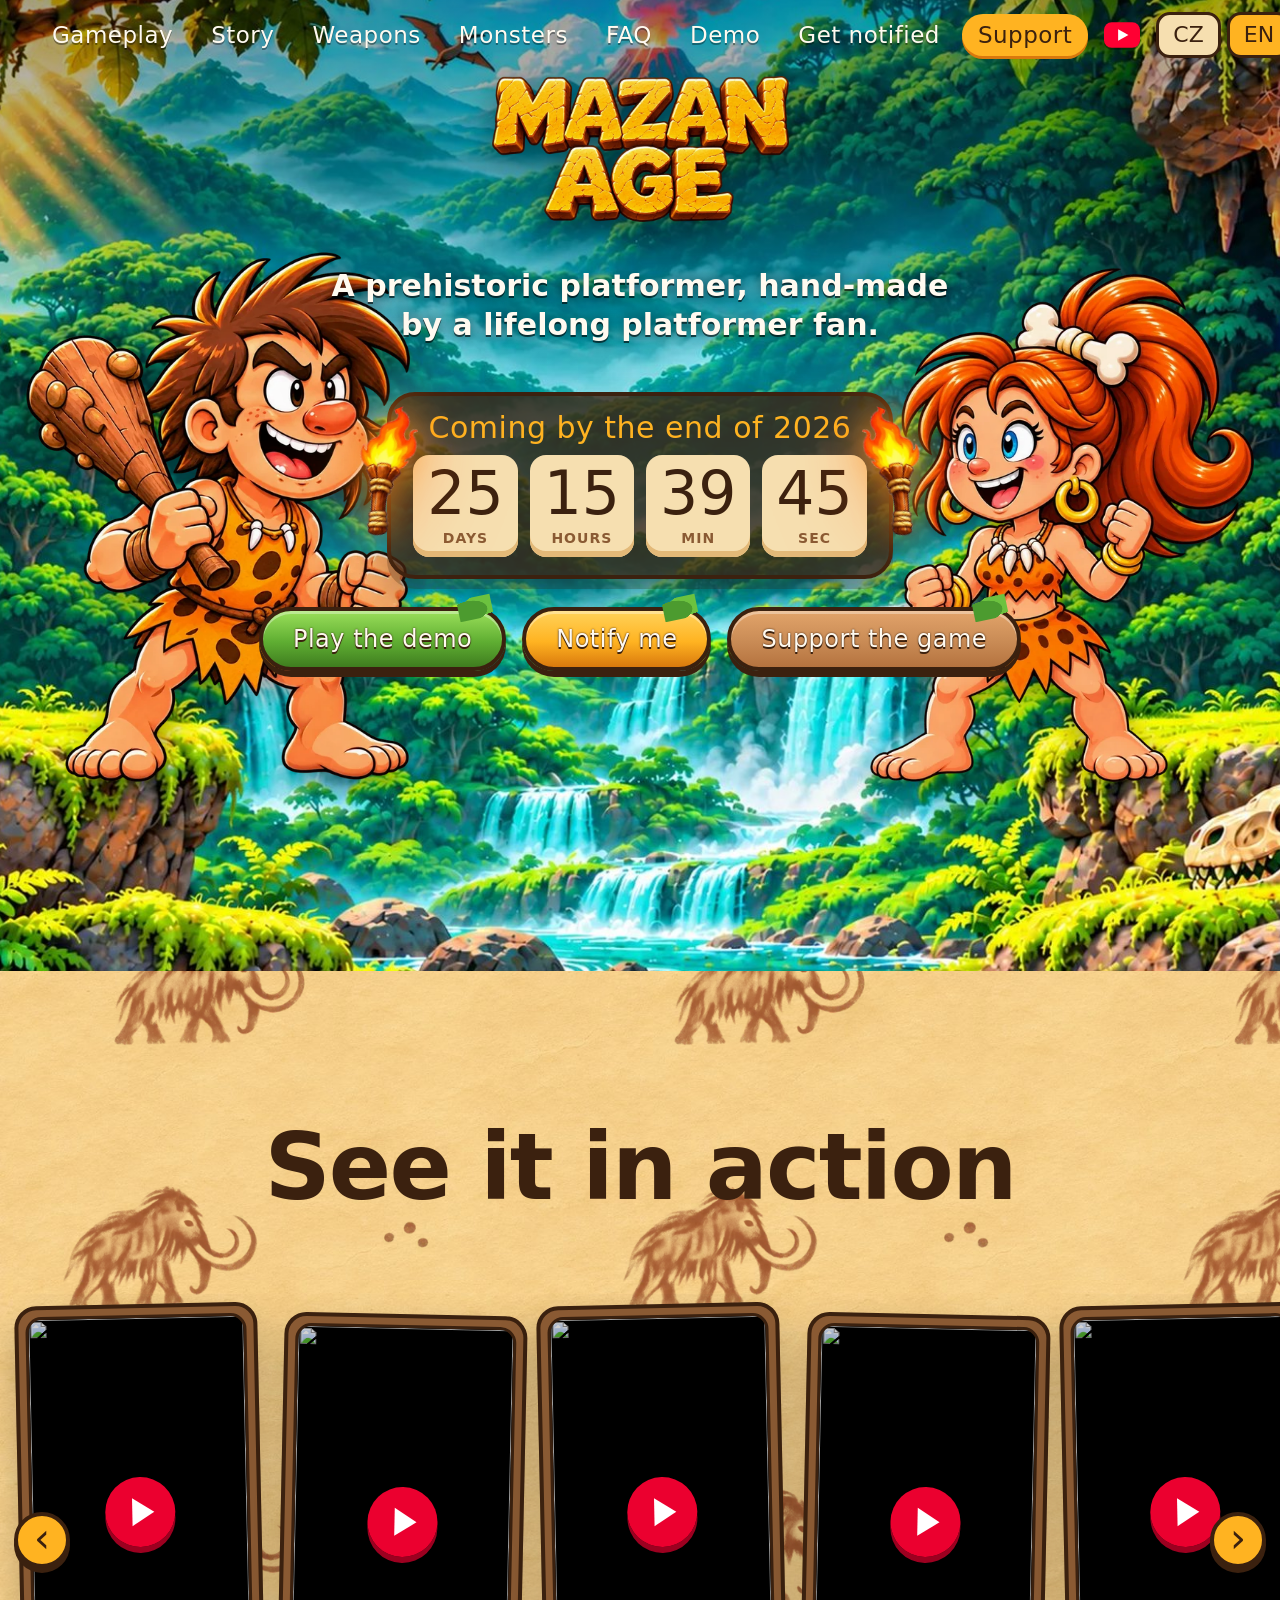
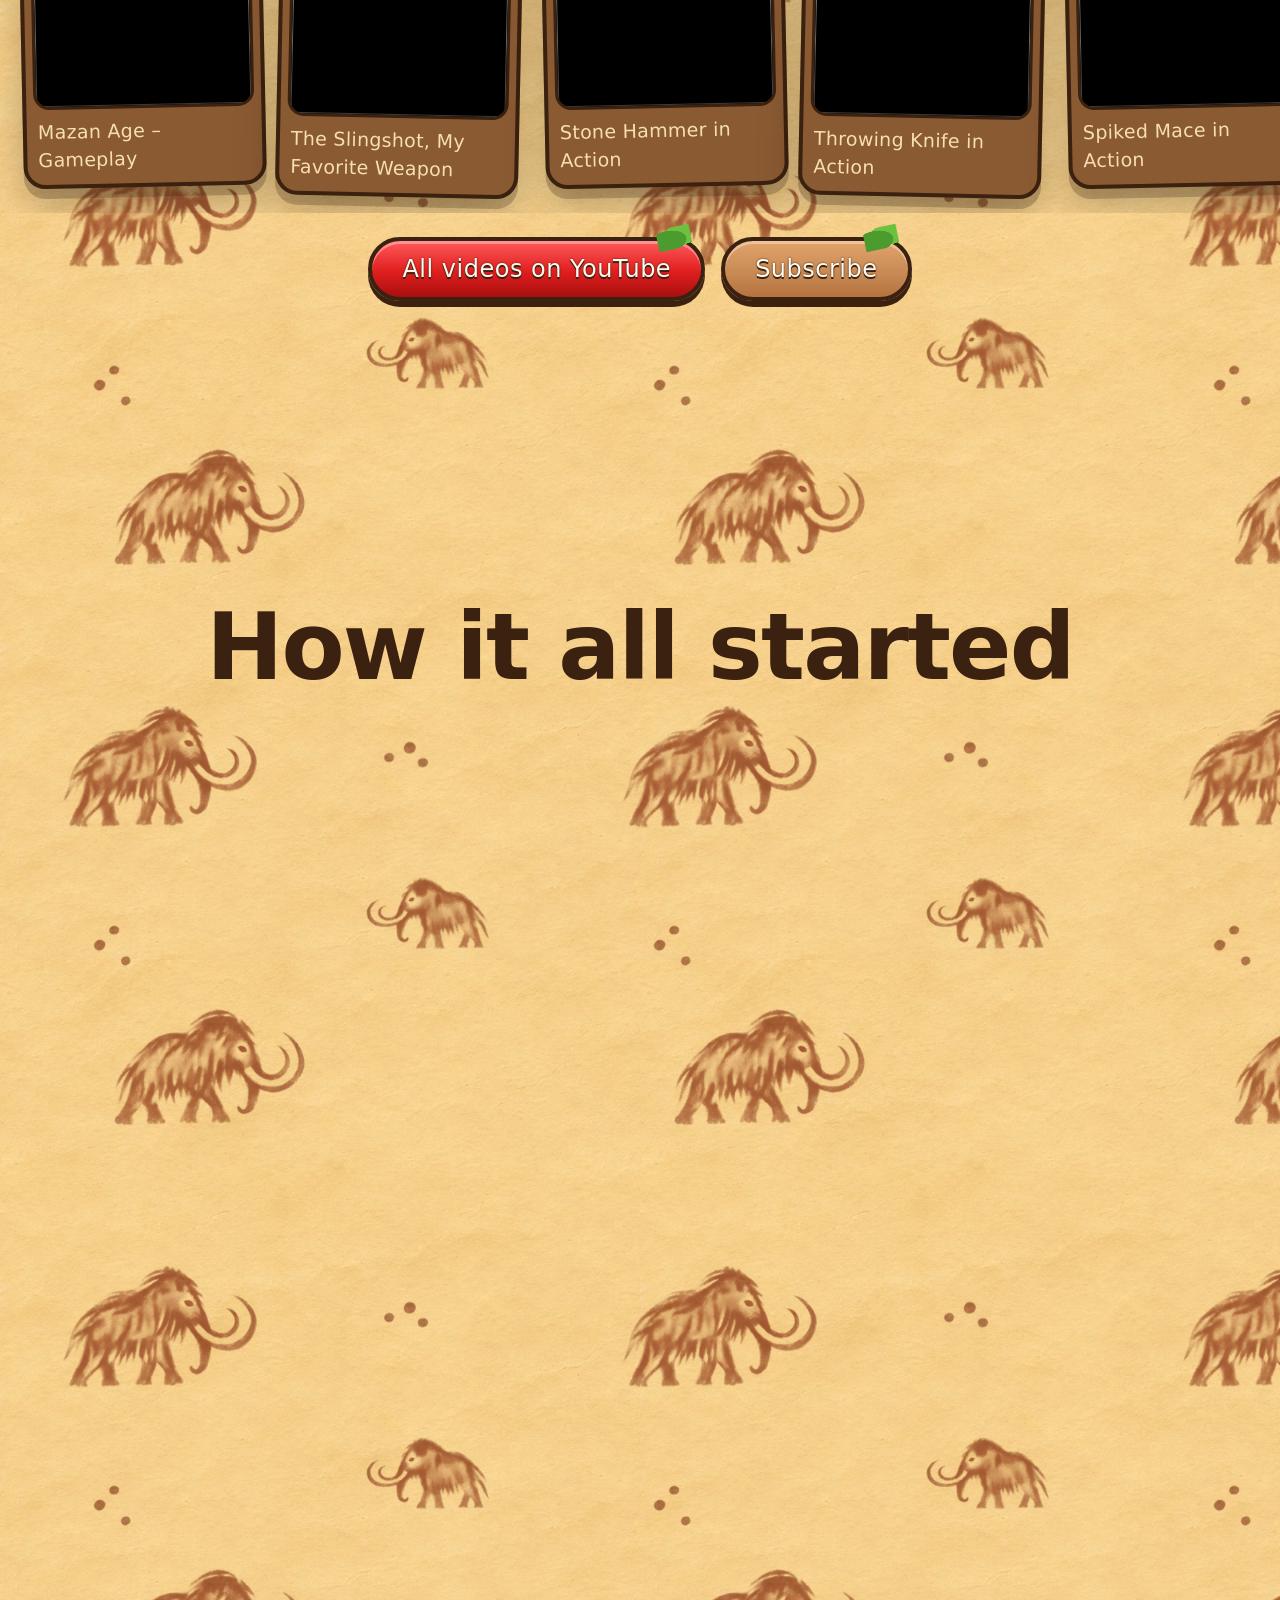
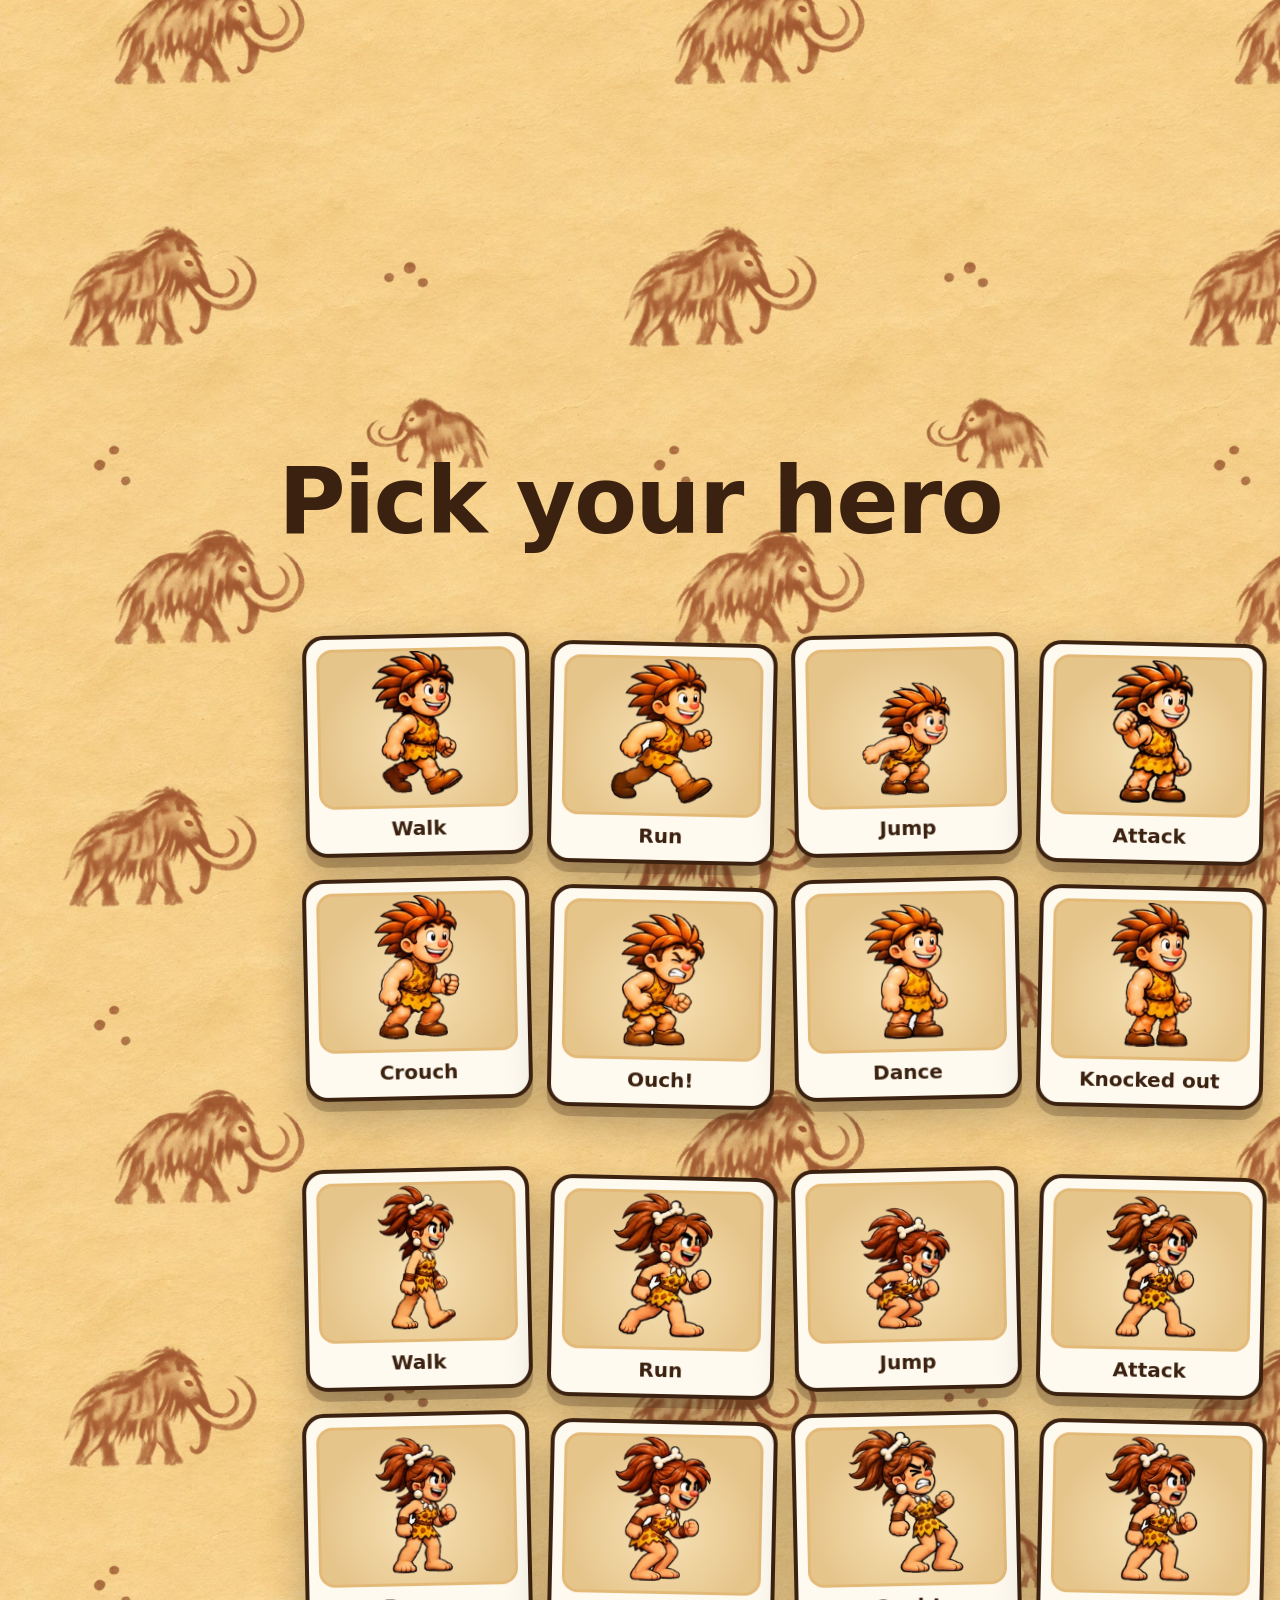
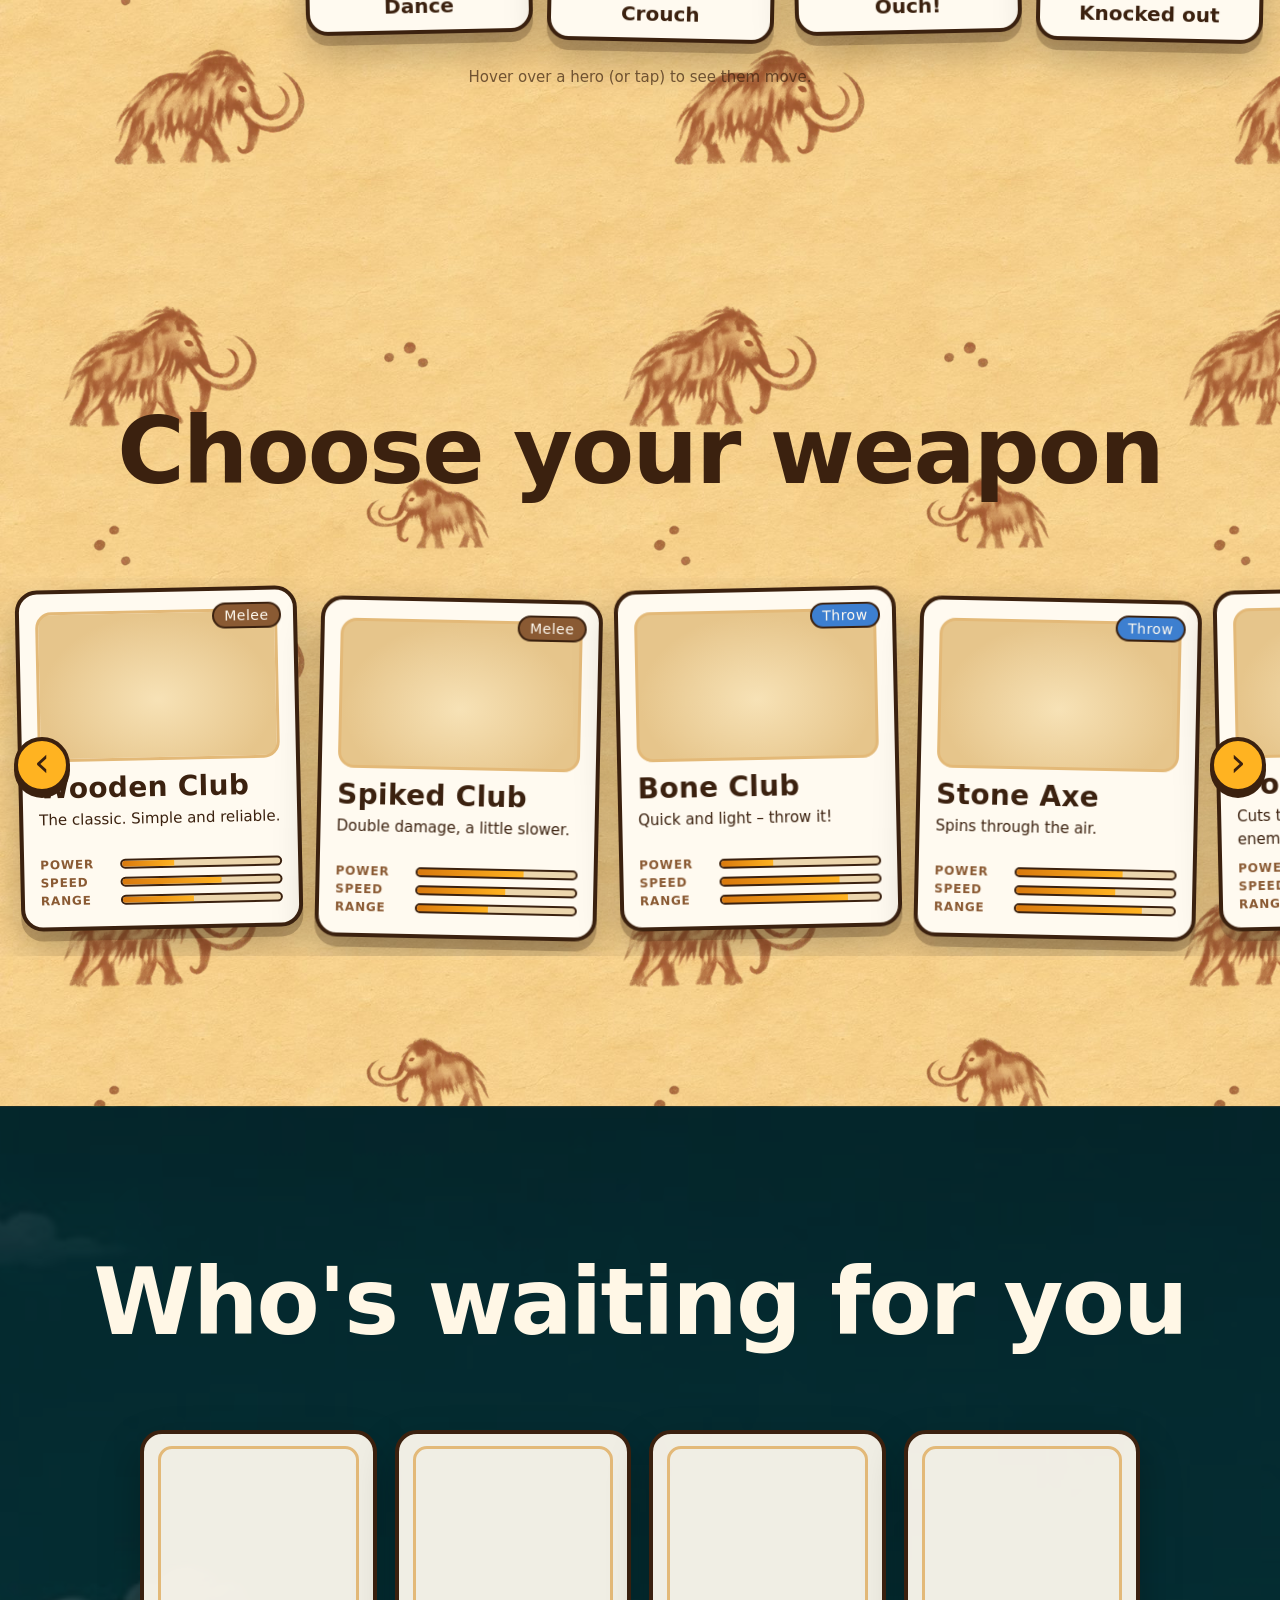
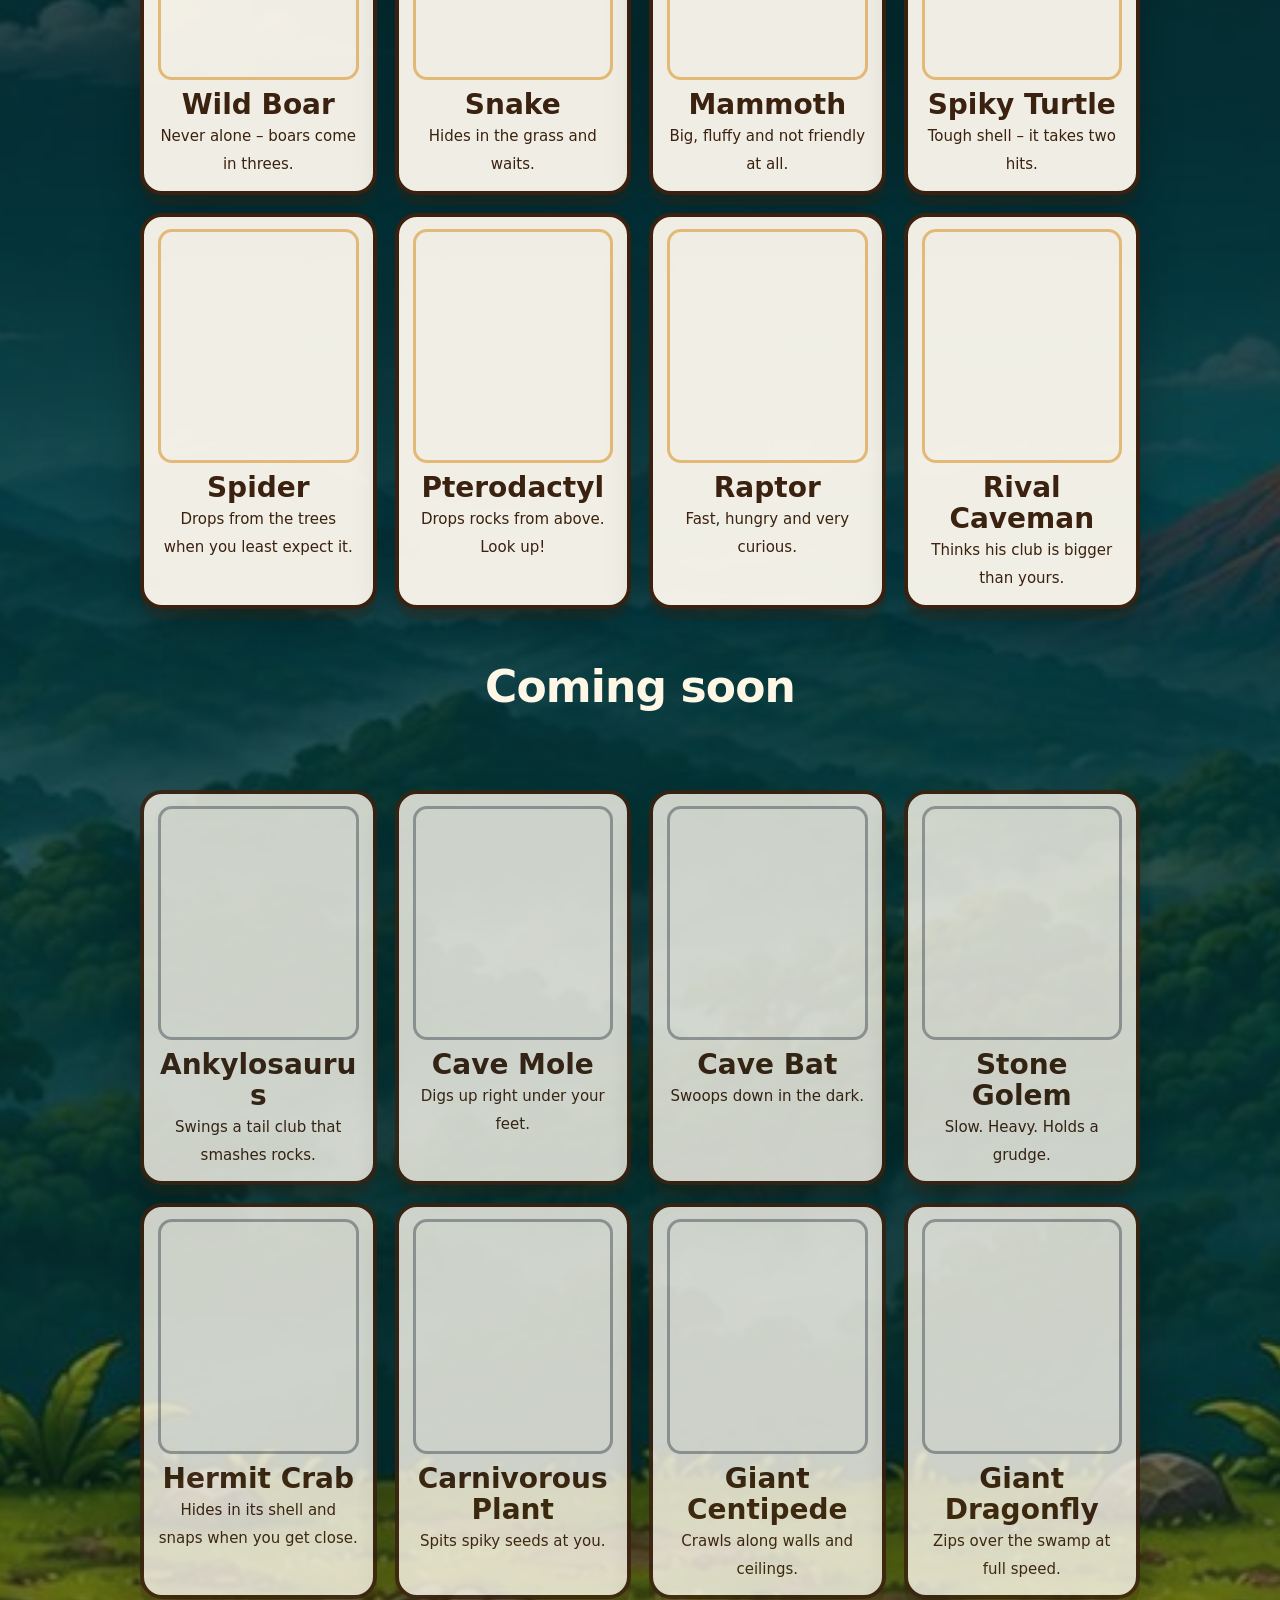
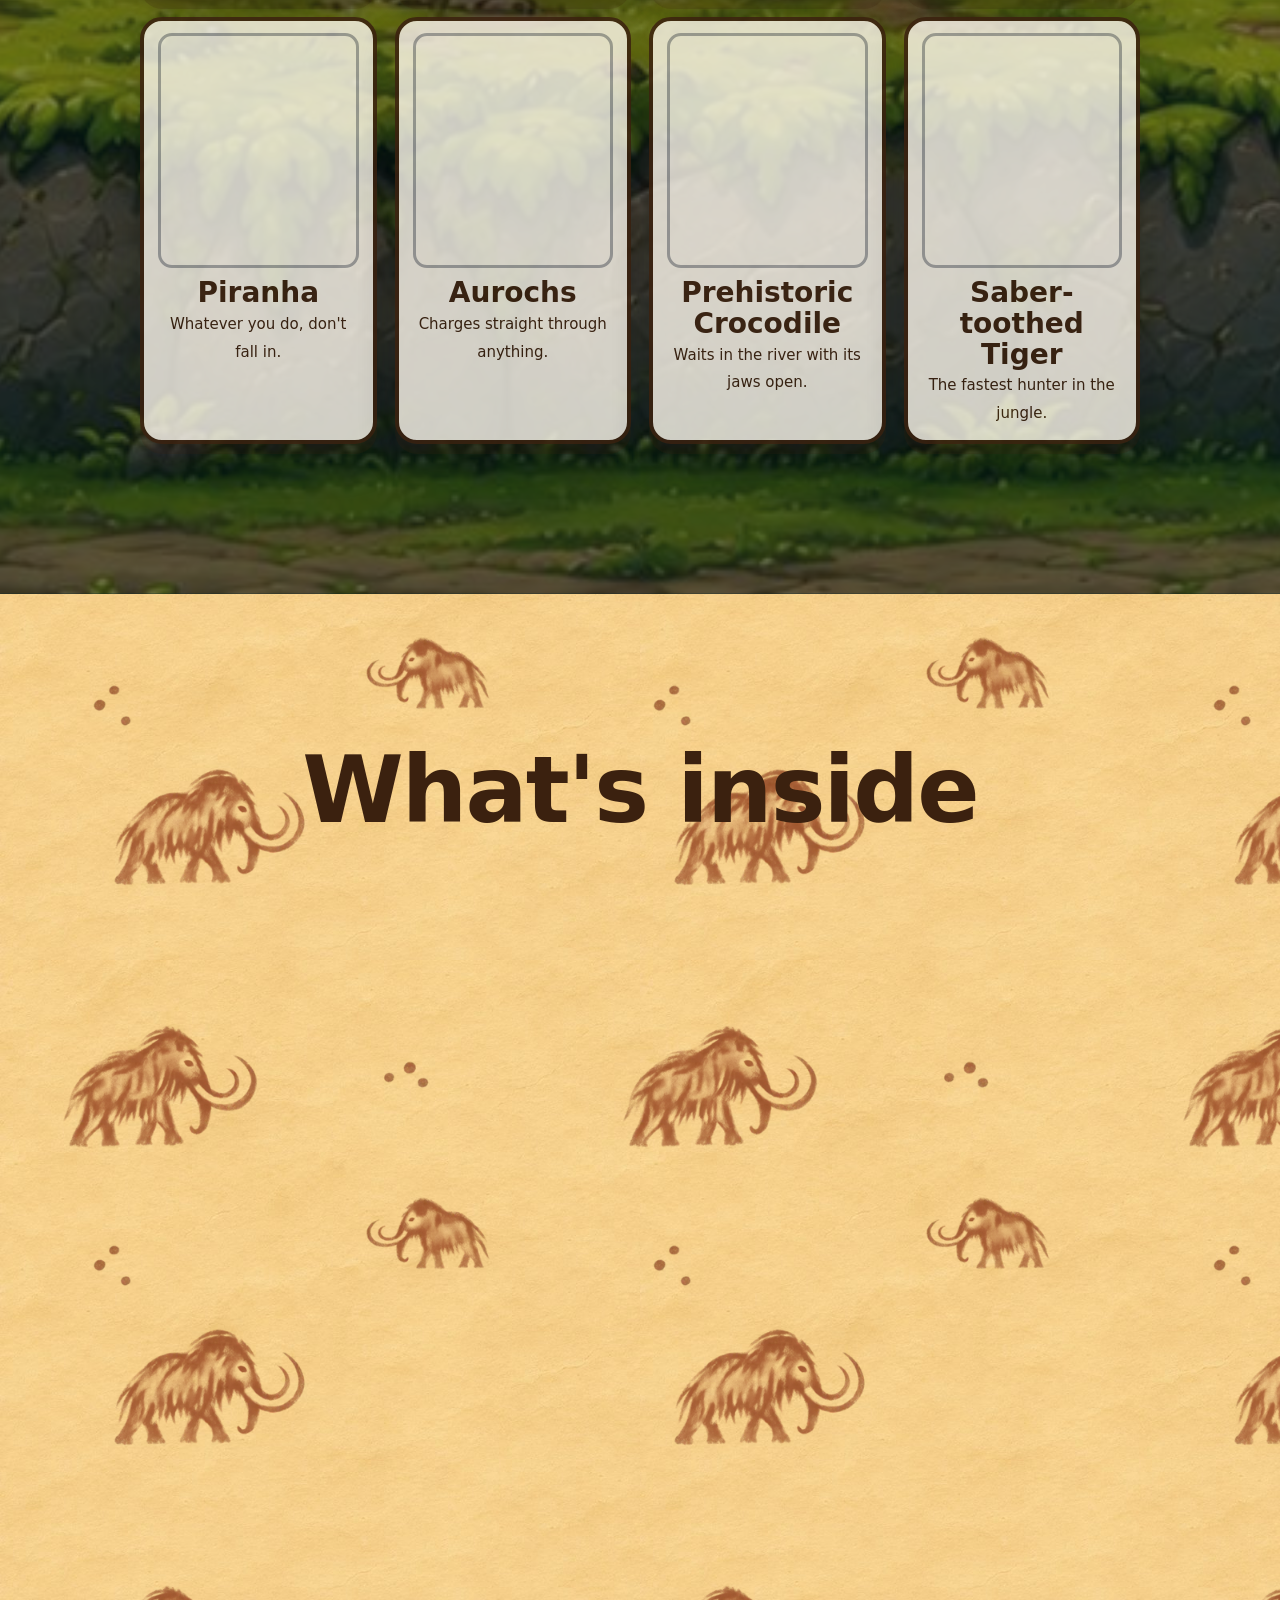
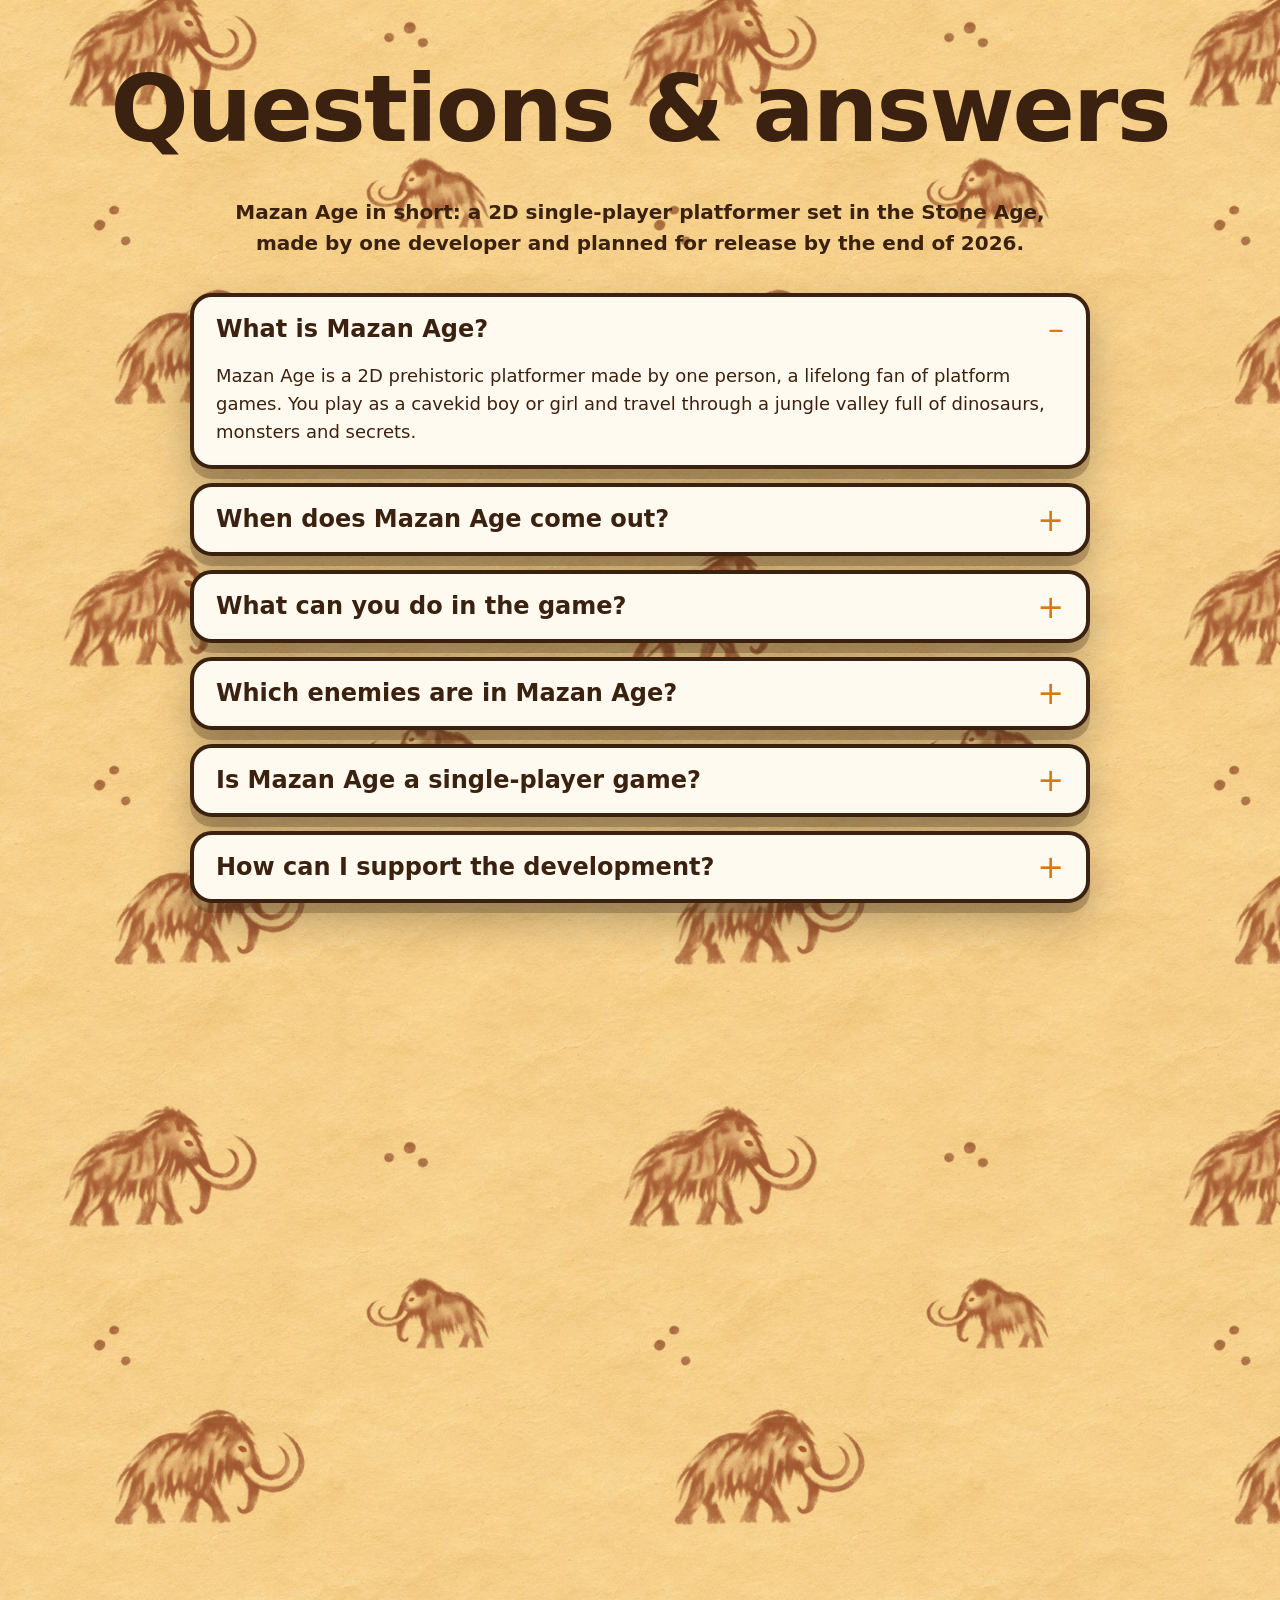
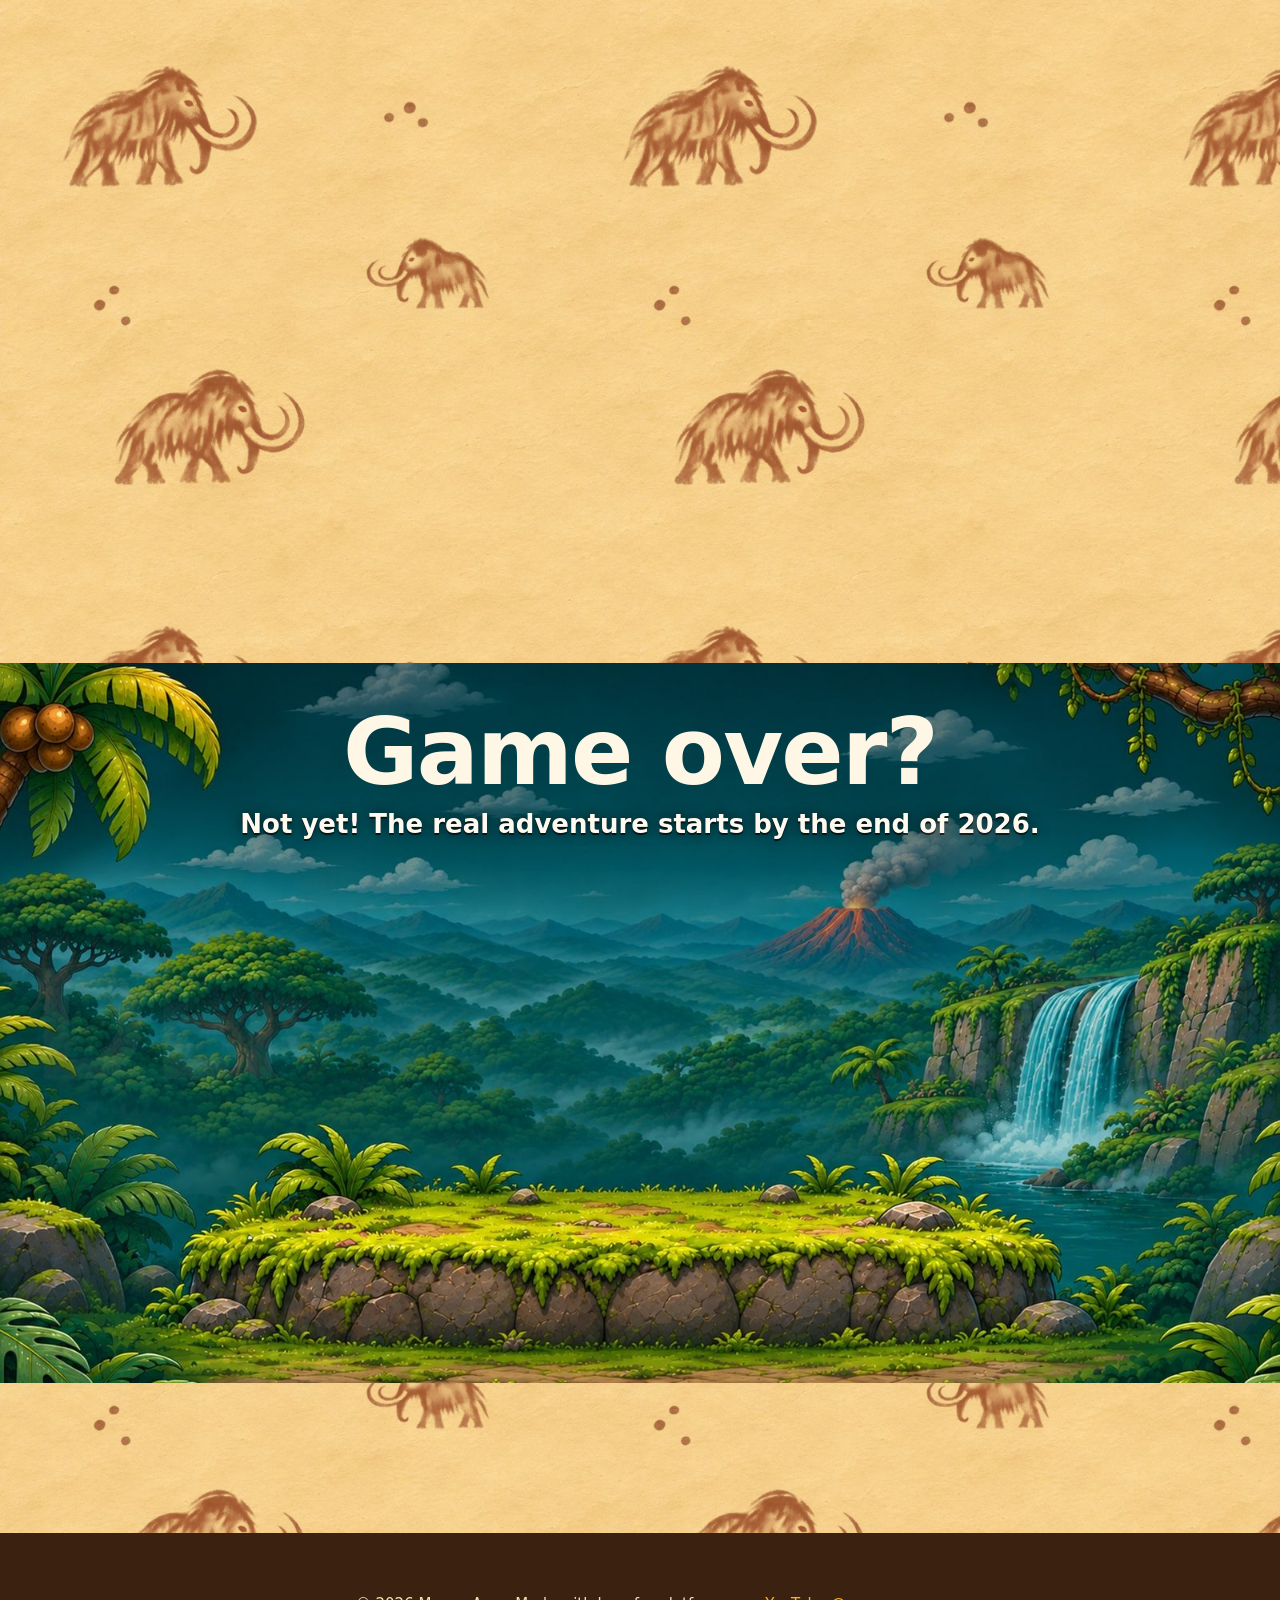
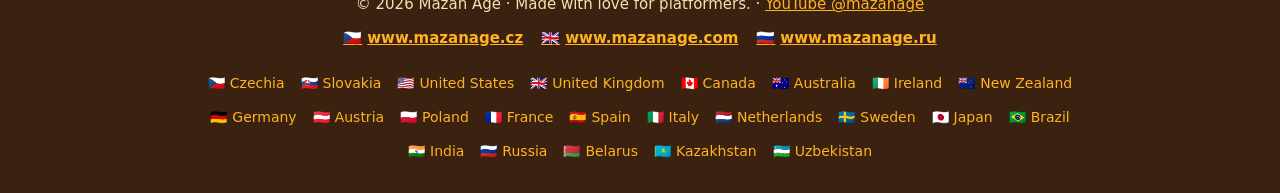
==== commit f7a51687: "Web: demo hry (zvuky, hudba, ukládání, nepřátelé), patička s vlajkami, ovládání zvuku" ====
--- a/index.html
+++ b/index.html
@@ -3,77 +3,89 @@
 <head>
 <meta charset="utf-8">
 <meta name="viewport" content="width=device-width, initial-scale=1">
-<!-- Zabezpečení: GitHub Pages neumí vlastní HTTP hlavičky, proto CSP a referrer v meta. Povolené zdroje:
-     vlastní soubory, Google Fonts, náhledy a přehrávač YouTube (nocookie), odeslání formuláře na Formspree. -->
-<meta http-equiv="Content-Security-Policy" content="default-src 'self'; script-src 'self'; style-src 'self' https://fonts.googleapis.com; font-src https://fonts.gstatic.com; img-src 'self' https://i.ytimg.com; frame-src https://www.youtube-nocookie.com; connect-src https://formspree.io; form-action https://formspree.io; base-uri 'self'; object-src 'none'; upgrade-insecure-requests">
+<!-- Šablona – needitovat web/dist/*/index.html, ale tento soubor; sestaví navrh/web_build.py (texty web/lang/*.json).
+     CSP: vlastní soubory, Google Fonts, náhledy a přehrávač YouTube (nocookie), formulář na Formspree.
+     Bez upgrade-insecure-requests: na hostingu bez platného HTTPS by se CSS a JS nenačetly.
+     Verze s Google Tag Managerem (klíč "gtm" v lang JSON) má v CSP navíc domény Googlu – skládá navrh/web_build.py. -->
+<meta http-equiv="Content-Security-Policy" content="default-src 'self'; script-src 'self'; style-src 'self' https://fonts.googleapis.com; font-src https://fonts.gstatic.com; img-src 'self' https://i.ytimg.com; frame-src https://www.youtube-nocookie.com; connect-src https://formspree.io; form-action https://formspree.io; base-uri 'self'; object-src 'none'">
 <meta name="referrer" content="strict-origin-when-cross-origin">
-<meta http-equiv="X-Content-Type-Options" content="nosniff">
-
-<title>Mazan Age – Prehistoric Platformer Game | Coming 2026</title>
-<meta name="description" content="Mazan Age is a hand-made prehistoric platformer by a lifelong platformer fan: jump through a jungle valley of waterfalls and secret caves, pick one of 12 stone-age weapons and beat raptors, mammoths and a stone golem. Coming by the end of 2026.">
+
+<title>Mazan Age – Prehistoric 2D Platformer Game | Coming 2026</title>
+<meta name="description" content="Mazan Age is a hand-made 2D prehistoric platformer by a solo developer: jump through a jungle valley of waterfalls and secret caves, pick one of 12 stone-age weapons and beat raptors, mammoths and wild boars. Coming by the end of 2026.">
 <meta name="robots" content="index, follow, max-image-preview:large">
 <meta name="theme-color" content="#3b210f">
-<link rel="canonical" href="https://smazan.github.io/mazan-age/">
+<link rel="canonical" href="https://mazanage.com/">
+<link rel="alternate" hreflang="cs" href="https://mazanage.cz/">
+<link rel="alternate" hreflang="en" href="https://mazanage.com/">
+<link rel="alternate" hreflang="ru" href="https://mazanage.ru/">
+<link rel="alternate" hreflang="x-default" href="https://mazanage.com/">
 
 <meta property="og:type" content="website">
 <meta property="og:site_name" content="Mazan Age">
-<meta property="og:url" content="https://smazan.github.io/mazan-age/">
-<meta property="og:title" content="Mazan Age – Prehistoric Platformer Game">
-<meta property="og:description" content="A hand-made prehistoric platformer by a lifelong platformer fan. 12 weapons, secret caves, dinosaurs. Coming by the end of 2026.">
-<meta property="og:image" content="https://smazan.github.io/mazan-age/assets/og-image.jpg">
+<meta property="og:url" content="https://mazanage.com/">
+<meta property="og:title" content="Mazan Age – Prehistoric 2D Platformer">
+<meta property="og:description" content="A hand-made prehistoric platformer by a lifelong platformer fan. 12 stone-age weapons, 10 secret caves, dinosaurs. Coming by the end of 2026.">
+<meta property="og:image" content="https://mazanage.com/assets/og-image.jpg">
 <meta property="og:image:width" content="1200">
 <meta property="og:image:height" content="630">
 <meta property="og:image:alt" content="Mazan Age logo with the cavekid boy and girl in a jungle valley">
 <meta property="og:locale" content="en_US">
 <meta property="og:locale:alternate" content="cs_CZ">
+<meta property="og:locale:alternate" content="ru_RU">
 <meta name="twitter:card" content="summary_large_image">
-<meta name="twitter:title" content="Mazan Age – Prehistoric Platformer Game">
-<meta name="twitter:description" content="A hand-made prehistoric platformer. Coming by the end of 2026.">
-<meta name="twitter:image" content="https://smazan.github.io/mazan-age/assets/og-image.jpg">
-
-<!-- Strukturovaná data pro vyhledávače a AI asistenty (VideoGame, FAQ, WebSite) -->
+<meta name="twitter:title" content="Mazan Age – Prehistoric 2D Platformer">
+<meta name="twitter:description" content="A hand-made prehistoric platformer by a lifelong platformer fan. 12 stone-age weapons, 10 secret caves, dinosaurs. Coming by the end of 2026.">
+<meta name="twitter:image" content="https://mazanage.com/assets/og-image.jpg">
+<meta name="twitter:image:alt" content="Mazan Age logo with the cavekid boy and girl in a jungle valley">
+
 <script type="application/ld+json">
 [
  {
   "@context": "https://schema.org",
   "@type": "VideoGame",
+  "@id": "https://mazanage.com/#game",
   "name": "Mazan Age",
-  "url": "https://smazan.github.io/mazan-age/",
-  "image": "https://smazan.github.io/mazan-age/assets/og-image.jpg",
-  "description": "Mazan Age is a hand-made prehistoric platformer by a lifelong platformer fan: jump through a jungle valley of waterfalls and secret caves, pick one of 12 stone-age weapons and beat raptors, mammoths and a stone golem. Coming by the end of 2026.",
+  "url": "https://mazanage.com/",
+  "image": "https://mazanage.com/assets/og-image.jpg",
+  "description": "Mazan Age is a hand-made 2D prehistoric platformer by a solo developer: jump through a jungle valley of waterfalls and secret caves, pick one of 12 stone-age weapons and beat raptors, mammoths and wild boars. Coming by the end of 2026.",
+  "inLanguage": "en",
   "genre": [
    "Platformer",
    "Action",
    "2D"
   ],
-  "inLanguage": [
-   "en",
-   "cs"
-  ],
   "playMode": "SinglePlayer",
-  "characterAttribute": "Boy and girl cavekid heroes",
+  "numberOfPlayers": {
+   "@type": "QuantitativeValue",
+   "value": 1
+  },
+  "applicationCategory": "Game",
   "sameAs": [
-   "https://www.youtube.com/@mazanage"
+   "https://www.youtube.com/@mazanage",
+   "https://mazanage.cz/",
+   "https://mazanage.ru/"
   ],
   "trailer": {
    "@type": "VideoObject",
    "name": "Mazan Age – Gameplay",
+   "description": "Mazan Age is a hand-made 2D prehistoric platformer by a solo developer and lifelong platformer fan. It is planned for release by the end of 2026.",
    "embedUrl": "https://www.youtube-nocookie.com/embed/whwG_QtT3Us",
+   "contentUrl": "https://www.youtube.com/watch?v=whwG_QtT3Us",
    "thumbnailUrl": "https://i.ytimg.com/vi/whwG_QtT3Us/hqdefault.jpg",
-   "uploadDate": "2026-11-14",
-   "description": "Gameplay of Mazan Age, a prehistoric platformer."
+   "uploadDate": "2026-11-14"
   }
  },
  {
   "@context": "https://schema.org",
   "@type": "FAQPage",
+  "inLanguage": "en",
   "mainEntity": [
    {
     "@type": "Question",
     "name": "What is Mazan Age?",
     "acceptedAnswer": {
      "@type": "Answer",
-     "text": "A 2D prehistoric platformer made by one person, a lifelong fan of platform games. You play as a cavekid boy or girl and travel through a jungle valley full of dinosaurs, monsters and secrets."
+     "text": "Mazan Age is a 2D prehistoric platformer made by one person, a lifelong fan of platform games. You play as a cavekid boy or girl and travel through a jungle valley full of dinosaurs, monsters and secrets."
     }
    },
    {
@@ -81,7 +93,7 @@
     "name": "When does Mazan Age come out?",
     "acceptedAnswer": {
      "@type": "Answer",
-     "text": "The game is planned to be available by the end of 2026. Leave your email on the website to get a message on release."
+     "text": "The game is planned for release by the end of 2026. Leave your email on this website and you will get a message on release day."
     }
    },
    {
@@ -97,15 +109,23 @@
     "name": "Which enemies are in Mazan Age?",
     "acceptedAnswer": {
      "@type": "Answer",
-     "text": "Raptors, a stone golem, pterodactyls that drop rocks, wild boars in groups of three, mammoths, spiky turtles, snakes, piranhas, spiders and a rival caveman."
+     "text": "Wild boars in groups of three, snakes, mammoths, spiky turtles, spiders, pterodactyls that drop rocks, raptors and a rival caveman. More are coming, for example a stone golem, a saber-toothed tiger and a prehistoric crocodile."
     }
    },
    {
     "@type": "Question",
+    "name": "Is Mazan Age a single-player game?",
+    "acceptedAnswer": {
+     "@type": "Answer",
+     "text": "Yes. Mazan Age is a single-player game: you pick one hero, the cavekid boy or the cavekid girl."
+    }
+   },
+   {
+    "@type": "Question",
     "name": "How can I support the development?",
     "acceptedAnswer": {
      "@type": "Answer",
-     "text": "With a one-time tip of 1, 2, 3, 5 or 10 euros on the website, and by subscribing to the YouTube channel @mazanage."
+     "text": "With a one-time tip of 1, 2, 3, 5 or 10 euros on this website, and by subscribing to the YouTube channel @mazanage."
     }
    }
   ]
@@ -114,99 +134,103 @@
   "@context": "https://schema.org",
   "@type": "WebSite",
   "name": "Mazan Age",
-  "url": "https://smazan.github.io/mazan-age/",
+  "url": "https://mazanage.com/",
   "inLanguage": "en"
  }
 ]
 </script>
 <link rel="icon" href="assets/coin_gold.webp" type="image/webp">
 <link rel="apple-touch-icon" href="assets/box_coin.webp">
+<link rel="preload" href="assets/hero_bg2.jpg" as="image" fetchpriority="high">
 <link rel="preconnect" href="https://fonts.googleapis.com">
 <link rel="preconnect" href="https://fonts.gstatic.com" crossorigin>
-<link href="https://fonts.googleapis.com/css2?family=Fredoka:wght@600;700&family=Lilita+One&family=Nunito:wght@500;700;800&display=swap" rel="stylesheet">
-<link rel="stylesheet" href="css/style.css">
+<link href="https://fonts.googleapis.com/css2?family=Fredoka:wght@600;700&amp;family=Lilita+One&amp;family=Nunito:wght@500;700;800&amp;display=swap" rel="stylesheet">
+<link href="https://fonts.googleapis.com/css2?family=Noto+Color+Emoji&amp;display=swap&amp;text=%F0%9F%87%A8%F0%9F%87%BF%F0%9F%87%B8%F0%9F%87%B0%F0%9F%87%BA%F0%9F%87%B8%F0%9F%87%AC%F0%9F%87%A7%F0%9F%87%A8%F0%9F%87%A6%F0%9F%87%A6%F0%9F%87%BA%F0%9F%87%AE%F0%9F%87%AA%F0%9F%87%B3%F0%9F%87%BF%F0%9F%87%A9%F0%9F%87%AA%F0%9F%87%A6%F0%9F%87%B9%F0%9F%87%B5%F0%9F%87%B1%F0%9F%87%AB%F0%9F%87%B7%F0%9F%87%AA%F0%9F%87%B8%F0%9F%87%AE%F0%9F%87%B9%F0%9F%87%B3%F0%9F%87%B1%F0%9F%87%B8%F0%9F%87%AA%F0%9F%87%AF%F0%9F%87%B5%F0%9F%87%A7%F0%9F%87%B7%F0%9F%87%AE%F0%9F%87%B3%F0%9F%87%B7%F0%9F%87%BA%F0%9F%87%A7%F0%9F%87%BE%F0%9F%87%B0%F0%9F%87%BF%F0%9F%87%BA%F0%9F%87%BF" rel="stylesheet">
+<link rel="stylesheet" href="css/style.css?v=702b94c2">
 </head>
 <body>
 
 <header class="topbar">
-  <a class="topbar__logo" href="#top"><img src="assets/logo.webp" alt="Mazan Age"></a>
-  <nav class="topbar__nav">
-    <a href="#gameplay" data-i18n="nav_video">Gameplay</a>
-    <a href="#story" data-i18n="nav_story">Story</a>
-    <a href="#weapons-sec" data-i18n="nav_weapons">Weapons</a>
-    <a href="#monsters" data-i18n="nav_monsters">Monsters</a>
-    <a href="#signup" data-i18n="nav_signup">Get notified</a>
-    <a href="#support" class="topbar__support" data-i18n="nav_support">Support</a>
+  <a class="topbar__logo" href="#top"><img src="assets/logo.webp" alt="Mazan Age" width="900" height="442"></a>
+  <nav class="topbar__nav" aria-label="Main menu">
+    <a href="#gameplay">Gameplay</a>
+    <a href="#story">Story</a>
+    <a href="#weapons-sec">Weapons</a>
+    <a href="#monsters">Monsters</a>
+    <a href="#faq">FAQ</a>
+    <a href="demo/">Demo</a><a href="#signup">Get notified</a>
+    <a href="#support" class="topbar__support">Support</a>
   </nav>
   <a class="yt-mini" id="yt-top" href="https://www.youtube.com/@mazanage" target="_blank" rel="noopener" aria-label="YouTube"><svg viewBox="0 0 28 20" aria-hidden="true"><rect width="28" height="20" rx="6" fill="#ff0033"/><path d="M11 5.5v9l8-4.5z" fill="#fff"/></svg></a>
-  <button class="lang" id="lang" type="button" aria-label="Switch language">CZ</button>
+  <nav class="langs" aria-label="Language"><a class="lang" href="https://mazanage.cz/" hreflang="cs" lang="cs" title="Čeština">CZ</a><a class="lang" href="https://mazanage.com/" hreflang="en" lang="en" title="English" aria-current="page">EN</a><a class="lang" href="https://mazanage.ru/" hreflang="ru" lang="ru" title="Русский">RU</a></nav>
 </header>
 
+<main>
 <!-- 1. Úvod -->
 <section class="hero" id="top">
   <div class="hero__bg"></div>
-  <img class="hero__char hero__char--boy" src="assets/hero_boy.webp" alt="Cavekid boy with a wooden club" width="521" height="720">
+  <img class="hero__char hero__char--boy" src="assets/hero_boy.webp" alt="Cavekid boy with a wooden club" width="521" height="720" fetchpriority="high">
   <img class="hero__char hero__char--girl" src="assets/hero_girl.webp" alt="Cavekid girl with a bone in her hair" width="538" height="720">
   <div class="hero__content">
     <div class="hero__top">
-      <h1 class="hero__h1"><img class="hero__logo" src="assets/logo.webp" alt="Mazan Age – a prehistoric platformer"></h1>
-      <p class="hero__tag" data-i18n="hero_tag">A prehistoric platformer, hand-made by a lifelong platformer fan.</p>
+      <h1 class="hero__h1"><img class="hero__logo" src="assets/logo.webp" alt="Mazan Age – a prehistoric 2D platformer" width="900" height="442" fetchpriority="high"></h1>
+      <p class="hero__tag">A prehistoric platformer, hand-made by a lifelong platformer fan.</p>
     </div>
     <div class="countdown" id="countdown" aria-live="polite">
       <img class="torch torch--left" src="assets/torch.webp" alt="" aria-hidden="true">
       <img class="torch torch--right" src="assets/torch.webp" alt="" aria-hidden="true">
-      <span class="countdown__label" data-i18n="release">Coming by the end of 2026</span>
+      <span class="countdown__label">Coming by the end of 2026</span>
       <div class="countdown__boxes">
-        <div><b id="cd-d">00</b><small data-i18n="days">days</small></div>
-        <div><b id="cd-h">00</b><small data-i18n="hours">hours</small></div>
-        <div><b id="cd-m">00</b><small data-i18n="minutes">min</small></div>
-        <div><b id="cd-s">00</b><small data-i18n="seconds">sec</small></div>
+        <div><b id="cd-d">00</b><small>days</small></div>
+        <div><b id="cd-h">00</b><small>hours</small></div>
+        <div><b id="cd-m">00</b><small>min</small></div>
+        <div><b id="cd-s">00</b><small>sec</small></div>
       </div>
     </div>
     <div class="hero__cta">
-      <a class="stone-btn stone-btn--gold" href="#signup" data-i18n="cta_notify">Notify me</a>
-      <a class="stone-btn" href="#support" data-i18n="cta_support">Support the game</a>
+      <a class="stone-btn stone-btn--demo" href="demo/">Play the demo</a><a class="stone-btn stone-btn--gold" href="#signup">Notify me</a>
+      <a class="stone-btn" href="#support">Support the game</a>
     </div>
   </div>
 </section>
 
 <!-- Video -->
 <section class="gameplay" id="gameplay">
-  <h2 class="title" data-i18n="video_title">See it in action</h2>
+  <h2 class="title">See it in action</h2>
   <div class="reels">
     <button class="reels__arrow reels__arrow--prev" id="reels-prev" type="button" aria-label="Previous">‹</button>
     <div class="reels__track" id="videos"></div>
     <button class="reels__arrow reels__arrow--next" id="reels-next" type="button" aria-label="Next">›</button>
   </div>
   <div class="gameplay__cta">
-    <a class="stone-btn stone-btn--red" id="yt-channel" href="https://www.youtube.com/@mazanage" target="_blank" rel="noopener" data-i18n="channel">All videos on YouTube</a>
-    <a class="stone-btn" id="yt-sub" href="https://www.youtube.com/@mazanage?sub_confirmation=1" target="_blank" rel="noopener" data-i18n="subscribe">Subscribe</a>
+    <a class="stone-btn stone-btn--red" id="yt-channel" href="https://www.youtube.com/@mazanage" target="_blank" rel="noopener">All videos on YouTube</a>
+    <a class="stone-btn" id="yt-sub" href="https://www.youtube.com/@mazanage?sub_confirmation=1" target="_blank" rel="noopener">Subscribe</a>
   </div>
 </section>
 
 <!-- 2. Příběh -->
 <section class="story" id="story">
-  <h2 class="title" data-i18n="story_title">How it all started</h2>
+  <h2 class="title">How it all started</h2>
   <div class="story__chapters">
     <article class="chapter reveal">
-      <div class="chapter__art chapter__art--img"><img src="assets/card_pribeh1.webp" alt="Cavekid playing a platformer on an old TV" loading="lazy" width="404" height="422"><img class="card-on" src="assets/card_pribeh1_on.webp" alt="" aria-hidden="true" loading="lazy"></div>
-      <h3 data-i18n="ch1_t">A kid with a gamepad</h3>
-      <p data-i18n="ch1_p">I grew up on platformers. Jumping over pits, collecting coins, hunting for secret rooms and beating “just one more level” long past bedtime.</p>
+      <div class="chapter__art chapter__art--img"><img src="assets/card_pribeh1.webp" alt="Cavekid playing a platformer on an old TV" loading="lazy" decoding="async" width="404" height="422"><img class="card-on" src="assets/card_pribeh1_on.webp" alt="" aria-hidden="true" loading="lazy" decoding="async"></div>
+      <h3>A kid with a gamepad</h3>
+      <p>I grew up on platformers. Jumping over pits, collecting coins, hunting for secret rooms and playing “just one more level” long past bedtime.</p>
     </article>
     <article class="chapter reveal">
-      <div class="chapter__art chapter__art--img"><img src="assets/card_pribeh2.webp" alt="Grown-up caveman building levels in a game editor at night" loading="lazy" width="404" height="422"><img class="card-on" src="assets/card_pribeh2_on.webp" alt="" aria-hidden="true" loading="lazy"></div>
-      <h3 data-i18n="ch2_t">The love never left</h3>
-      <p data-i18n="ch2_p">Years later I still had that itch. So instead of waiting for the platformer I wanted to play, I started building it myself – evening after evening, level after level.</p>
+      <div class="chapter__art chapter__art--img"><img src="assets/card_pribeh2.webp" alt="Grown-up caveman building levels in a game editor at night" loading="lazy" decoding="async" width="404" height="422"><img class="card-on" src="assets/card_pribeh2_on.webp" alt="" aria-hidden="true" loading="lazy" decoding="async"></div>
+      <h3>The love never left</h3>
+      <p>Years later I still had that itch. So instead of waiting for the platformer I wanted to play, I started building it myself – evening after evening, level after level.</p>
     </article>
     <article class="chapter reveal">
-      <div class="chapter__art chapter__art--img"><img src="assets/card_pribeh3.webp" alt="Green raptor by a jungle cave with waterfalls" loading="lazy" width="404" height="422"><img class="card-on" src="assets/card_pribeh3_on.webp" alt="" aria-hidden="true" loading="lazy"></div>
-      <h3 data-i18n="ch3_t">Welcome to Mazan Age</h3>
-      <p data-i18n="ch3_p">A prehistoric valley of waterfalls, rope bridges and hidden caves – full of grumpy dinosaurs, angry boars and one very stubborn stone golem.</p>
+      <div class="chapter__art chapter__art--img"><img src="assets/card_pribeh3.webp" alt="Green raptor by a jungle cave with waterfalls" loading="lazy" decoding="async" width="404" height="422"><img class="card-on" src="assets/card_pribeh3_on.webp" alt="" aria-hidden="true" loading="lazy" decoding="async"></div>
+      <h3>Welcome to Mazan Age</h3>
+      <p>A prehistoric valley of waterfalls, rope bridges and hidden caves – full of grumpy dinosaurs, angry boars and one very stubborn stone golem.</p>
     </article>
     <article class="chapter reveal">
-      <div class="chapter__art chapter__art--img"><img src="assets/card_pribeh4.webp" alt="Cavegirl jumping for a golden coin" loading="lazy" width="404" height="422"><img class="card-on" src="assets/card_pribeh4_on.webp" alt="" aria-hidden="true" loading="lazy"></div>
-      <h3 data-i18n="ch4_t">And now I need you</h3>
-      <p data-i18n="ch4_p">The game is coming by the end of 2026. Leave your email to play it first – and if you like what you see, a small one-time tip helps me finish it.</p>
+      <div class="chapter__art chapter__art--img"><img src="assets/card_pribeh4.webp" alt="Cavegirl jumping for a golden coin" loading="lazy" decoding="async" width="404" height="422"><img class="card-on" src="assets/card_pribeh4_on.webp" alt="" aria-hidden="true" loading="lazy" decoding="async"></div>
+      <h3>And now I need you</h3>
+      <p>The game is coming by the end of 2026. Leave your email to be among the first to play – and if you like what you see, a small one-time tip helps me finish it.</p>
     </article>
   </div>
 </section>
@@ -214,41 +238,41 @@
 <section class="support" id="support-top">
   <div class="panel panel--row reveal">
     <div class="panel__head">
-      <div class="panel__title"><img src="assets/box_diamond.webp" alt="" width="96" height="81" loading="lazy"><h2 class="title" data-i18n="support_title">Support the development</h2></div>
-      <p data-i18n="support_p">I make Mazan Age in my free time. Your tip helps pay for art and music.</p>
+      <div class="panel__title"><img src="assets/box_diamond.webp" alt="" width="96" height="81" loading="lazy"><h2 class="title">Support the development</h2></div>
+      <p>I make Mazan Age in my free time. Your tip helps pay for art and music.</p>
     </div>
     <div class="panel__body">
       <div class="tips"></div>
-      <p class="tips__note" data-i18n="support_note">One-time payment via Stripe.</p>
+      <p class="tips__note">One-time payment via Stripe.</p>
     </div>
   </div>
 </section>
 
 <!-- 3. Hrdinové -->
 <section class="heroes">
-  <h2 class="title" data-i18n="heroes_title">Pick your hero</h2>
+  <h2 class="title">Pick your hero</h2>
   <div class="lineup">
     <div class="lineup__row">
       <figure class="pedestal reveal">
         <div class="sprite" data-sprite="boy_idle" data-hover="boy_attack"></div>
-        <figcaption><b data-i18n="boy">Boy</b><span data-i18n="boy_p">Wild hair, big club, zero fear.</span></figcaption>
+        <figcaption><b>Boy</b><span>Wild hair, big club, zero fear.</span></figcaption>
       </figure>
       <div class="poses" data-hero="boy"></div>
     </div>
     <div class="lineup__row lineup__row--girl">
       <figure class="pedestal reveal">
         <div class="sprite" data-sprite="girl_idle" data-hover="girl_dance"></div>
-        <figcaption><b data-i18n="girl">Girl</b><span data-i18n="girl_p">Quick, brave and always one jump ahead.</span></figcaption>
+        <figcaption><b>Girl</b><span>Quick, brave and always one jump ahead.</span></figcaption>
       </figure>
       <div class="poses" data-hero="girl"></div>
     </div>
   </div>
-  <p class="hint" data-i18n="hover_hint">Hover over a hero (or tap) to see them move.</p>
+  <p class="hint">Hover over a hero (or tap) to see them move.</p>
 </section>
 
 <!-- Zbraně -->
 <section class="weapons" id="weapons-sec">
-  <h2 class="title" data-i18n="weapons_title">Choose your weapon</h2>
+  <h2 class="title">Choose your weapon</h2>
   <div class="reels">
     <button class="reels__arrow reels__arrow--prev" id="weapons-prev" type="button" aria-label="Previous">‹</button>
     <div class="reels__track weapons__track" id="weapons"></div>
@@ -258,31 +282,45 @@
 
 <!-- 4. Příšery -->
 <section class="monsters" id="monsters">
-  <h2 class="title title--light" data-i18n="monsters_title">Who's waiting for you</h2>
+  <h2 class="title title--light">Who&#x27;s waiting for you</h2>
   <div class="monsters__grid" id="bestiary"></div>
-  <h3 class="title title--light monsters__sub" data-i18n="upcoming_title">Coming soon</h3>
+  <h3 class="title title--light monsters__sub">Coming soon</h3>
   <div class="monsters__grid monsters__grid--soon" id="bestiary-soon"></div>
 </section>
 
 <!-- 5. Co ve hře je -->
 <section class="features">
-  <h2 class="title" data-i18n="features_title">What's inside</h2>
+  <h2 class="title">What&#x27;s inside</h2>
   <div class="features__grid">
     <div class="feature reveal">
-      <img class="feature__card" src="assets/card_zbrane.webp" alt="Stone-age club, axe and boomerang" loading="lazy" width="388" height="280">
-      <h3 data-i18n="f1_t">12 stone-age weapons</h3>
-      <p data-i18n="f1_p">Clubs, axes, spears, a boomerang, a slingshot and even a flaming torch.</p>
+      <img class="feature__card" src="assets/card_zbrane.webp" alt="Stone-age club, axe and boomerang" loading="lazy" decoding="async" width="388" height="280">
+      <h3>12 stone-age weapons</h3>
+      <p>Clubs, axes, a spear, a boomerang, a slingshot and even a flaming torch.</p>
     </div>
     <div class="feature reveal">
-      <img class="feature__card" src="assets/card_jeskyne.webp" alt="Mossy cave entrance" loading="lazy" width="388" height="280">
-      <h3 data-i18n="f2_t">Secret caves</h3>
-      <p data-i18n="f2_p">Ten hidden caves packed with coins, diamonds and food. Step in and press up.</p>
+      <img class="feature__card" src="assets/card_jeskyne.webp" alt="Mossy cave entrance" loading="lazy" decoding="async" width="388" height="280">
+      <h3>Secret caves</h3>
+      <p>Ten hidden caves packed with coins, diamonds and food. Stand at the entrance and press Up.</p>
     </div>
     <div class="feature reveal">
-      <img class="feature__card" src="assets/card_poklady.webp" alt="Gold coins and a blue diamond" loading="lazy" width="388" height="280">
-      <h3 data-i18n="f3_t">Coins, diamonds &amp; secrets</h3>
-      <p data-i18n="f3_p">Smash suspicious rocks, climb to the highest floors and find every treasure.</p>
-    </div>
+      <img class="feature__card" src="assets/card_poklady.webp" alt="Gold coins and a blue diamond" loading="lazy" decoding="async" width="388" height="280">
+      <h3>Coins, diamonds &amp; secrets</h3>
+      <p>Smash suspicious rocks, climb to the highest floors and find every treasure.</p>
+    </div>
+  </div>
+</section>
+
+<!-- Otázky a odpovědi (stejný obsah jako FAQPage v JSON-LD a llms.txt) -->
+<section class="faq" id="faq">
+  <h2 class="title">Questions &amp; answers</h2>
+  <p class="faq__intro">Mazan Age in short: a 2D single-player platformer set in the Stone Age, made by one developer and planned for release by the end of 2026.</p>
+  <div class="faq__list">
+    <details class="faq__item" open><summary>What is Mazan Age?</summary><p>Mazan Age is a 2D prehistoric platformer made by one person, a lifelong fan of platform games. You play as a cavekid boy or girl and travel through a jungle valley full of dinosaurs, monsters and secrets.</p></details>
+    <details class="faq__item"><summary>When does Mazan Age come out?</summary><p>The game is planned for release by the end of 2026. Leave your email on this website and you will get a message on release day.</p></details>
+    <details class="faq__item"><summary>What can you do in the game?</summary><p>Jump over pits and rope bridges, climb to higher floors, smash secret rocks, explore ten hidden caves, collect coins, diamonds and food, and fight with 12 stone-age weapons such as clubs, axes, a spear, a boomerang, a slingshot and a fire torch.</p></details>
+    <details class="faq__item"><summary>Which enemies are in Mazan Age?</summary><p>Wild boars in groups of three, snakes, mammoths, spiky turtles, spiders, pterodactyls that drop rocks, raptors and a rival caveman. More are coming, for example a stone golem, a saber-toothed tiger and a prehistoric crocodile.</p></details>
+    <details class="faq__item"><summary>Is Mazan Age a single-player game?</summary><p>Yes. Mazan Age is a single-player game: you pick one hero, the cavekid boy or the cavekid girl.</p></details>
+    <details class="faq__item"><summary>How can I support the development?</summary><p>With a one-time tip of 1, 2, 3, 5 or 10 euros on this website, and by subscribing to the YouTube channel @mazanage.</p></details>
   </div>
 </section>
 
@@ -290,16 +328,16 @@
 <section class="signup" id="signup">
   <div class="panel panel--row reveal">
     <div class="panel__head">
-      <div class="panel__title"><img src="assets/box_coin.webp" alt="" width="96" height="100" loading="lazy"><h2 class="title" data-i18n="signup_title">Be the first to play</h2></div>
-      <p data-i18n="signup_p">When Mazan Age is out, I'll send you an email.</p>
+      <div class="panel__title"><img src="assets/box_coin.webp" alt="" width="96" height="100" loading="lazy"><h2 class="title">Be the first to play</h2></div>
+      <p>When Mazan Age is out, I&#x27;ll send you an email.</p>
     </div>
     <form class="panel__body signup__form" id="signup-form" novalidate>
-      <label class="sr" for="email" data-i18n="email_label">Your email</label>
-      <input id="email" name="email" type="email" required maxlength="254" autocomplete="email" inputmode="email" data-i18n-ph="email_ph" placeholder="Your email">
+      <label class="sr" for="email">Your email</label>
+      <input id="email" name="email" type="email" required maxlength="254" autocomplete="email" inputmode="email" placeholder="Your email">
       <input type="text" name="_gotcha" class="hp" tabindex="-1" autocomplete="off" aria-hidden="true">
       <input type="hidden" name="language" id="form-lang" value="en">
-      <button class="pill-btn" type="submit" data-i18n="signup_btn">Notify me</button>
-      <label class="consent"><input type="checkbox" id="consent" required> <span data-i18n="consent">I agree to receive news about Mazan Age.</span></label>
+      <button class="pill-btn" type="submit">Notify me</button>
+      <label class="consent"><input type="checkbox" id="consent" required> <span>I agree to receive news about Mazan Age.</span></label>
       <p class="form-msg" id="form-msg" role="status"></p>
     </form>
   </div>
@@ -309,12 +347,12 @@
 <section class="support" id="support">
   <div class="panel panel--row reveal">
     <div class="panel__head">
-      <div class="panel__title"><img src="assets/box_diamond.webp" alt="" width="96" height="81" loading="lazy"><h2 class="title" data-i18n="support_title">Support the development</h2></div>
-      <p data-i18n="support_p">I make Mazan Age in my free time. Your tip helps pay for art and music.</p>
+      <div class="panel__title"><img src="assets/box_diamond.webp" alt="" width="96" height="81" loading="lazy"><h2 class="title">Support the development</h2></div>
+      <p>I make Mazan Age in my free time. Your tip helps pay for art and music.</p>
     </div>
     <div class="panel__body">
       <div class="tips"></div>
-      <p class="tips__note" data-i18n="support_note">One-time payment via Stripe.</p>
+      <p class="tips__note">One-time payment via Stripe.</p>
     </div>
   </div>
 </section>
@@ -322,25 +360,54 @@
 <!-- Konec stránky jako game over ve hře -->
 <section class="ending" id="ending">
   <div class="ending__scene">
-    <img class="ending__ko" src="assets/knocked_out.webp" alt="Knocked-out caveman leaning on a rock" loading="lazy">
+    <img class="ending__ko" src="assets/knocked_out.webp" alt="Knocked-out caveman leaning on a rock" width="580" height="420" loading="lazy" decoding="async">
     <div class="ending__text">
-      <h2 class="title title--light" data-i18n="end_title">Game over?</h2>
-      <p data-i18n="end_p">Not yet! The real adventure starts by the end of 2026.</p>
-    </div>
-    <button class="ending__again" id="play-again" type="button" aria-label="Play again"><img class="off" src="assets/play_again_off.webp" alt="Play again"><img class="on" src="assets/play_again.webp" alt=""></button>
-  </div>
-</section>
+      <h2 class="title title--light">Game over?</h2>
+      <p>Not yet! The real adventure starts by the end of 2026.</p>
+    </div>
+    <button class="ending__again" id="play-again" type="button" aria-label="Play again"><img class="off" src="assets/play_again_off.webp" alt="Play again" width="420" height="158" loading="lazy"><img class="on" src="assets/play_again.webp" alt="" width="420" height="158" loading="lazy"></button>
+  </div>
+</section>
+</main>
 
 <noscript><p class="noscript">Mazan Age is a hand-made prehistoric platformer coming by the end of 2026. Turn on JavaScript to see the monsters, weapons and videos, or visit <a href="https://www.youtube.com/@mazanage">our YouTube channel</a>.</p></noscript>
 
 <footer class="footer">
-  <p>© 2026 Mazan Age · <span data-i18n="footer">Made with love for platformers.</span> · <a href="https://www.youtube.com/@mazanage" target="_blank" rel="noopener">YouTube @mazanage</a></p>
+  <p>© 2026 Mazan Age · Made with love for platformers. · <a href="https://www.youtube.com/@mazanage" target="_blank" rel="noopener">YouTube @mazanage</a></p>
+  <p class="footer__langs"><a href="https://mazanage.cz/" hreflang="cs" lang="cs" title="Čeština"><span class="flag" aria-hidden="true">🇨🇿</span>www.mazanage.cz</a><a href="https://mazanage.com/" hreflang="en" lang="en" title="English"><span class="flag" aria-hidden="true">🇬🇧</span>www.mazanage.com</a><a href="https://mazanage.ru/" hreflang="ru" lang="ru" title="Русский"><span class="flag" aria-hidden="true">🇷🇺</span>www.mazanage.ru</a></p>
+  <nav class="countries" aria-label="Mazan Age in your country">
+    <ul>
+    <li><a href="https://mazanage.cz/" hreflang="cs"><span class="flag" aria-hidden="true">🇨🇿</span>Czechia</a></li>
+    <li><a href="https://mazanage.cz/" hreflang="cs"><span class="flag" aria-hidden="true">🇸🇰</span>Slovakia</a></li>
+    <li><a href="https://mazanage.com/" hreflang="en"><span class="flag" aria-hidden="true">🇺🇸</span>United States</a></li>
+    <li><a href="https://mazanage.com/" hreflang="en"><span class="flag" aria-hidden="true">🇬🇧</span>United Kingdom</a></li>
+    <li><a href="https://mazanage.com/" hreflang="en"><span class="flag" aria-hidden="true">🇨🇦</span>Canada</a></li>
+    <li><a href="https://mazanage.com/" hreflang="en"><span class="flag" aria-hidden="true">🇦🇺</span>Australia</a></li>
+    <li><a href="https://mazanage.com/" hreflang="en"><span class="flag" aria-hidden="true">🇮🇪</span>Ireland</a></li>
+    <li><a href="https://mazanage.com/" hreflang="en"><span class="flag" aria-hidden="true">🇳🇿</span>New Zealand</a></li>
+    <li><a href="https://mazanage.com/" hreflang="en"><span class="flag" aria-hidden="true">🇩🇪</span>Germany</a></li>
+    <li><a href="https://mazanage.com/" hreflang="en"><span class="flag" aria-hidden="true">🇦🇹</span>Austria</a></li>
+    <li><a href="https://mazanage.com/" hreflang="en"><span class="flag" aria-hidden="true">🇵🇱</span>Poland</a></li>
+    <li><a href="https://mazanage.com/" hreflang="en"><span class="flag" aria-hidden="true">🇫🇷</span>France</a></li>
+    <li><a href="https://mazanage.com/" hreflang="en"><span class="flag" aria-hidden="true">🇪🇸</span>Spain</a></li>
+    <li><a href="https://mazanage.com/" hreflang="en"><span class="flag" aria-hidden="true">🇮🇹</span>Italy</a></li>
+    <li><a href="https://mazanage.com/" hreflang="en"><span class="flag" aria-hidden="true">🇳🇱</span>Netherlands</a></li>
+    <li><a href="https://mazanage.com/" hreflang="en"><span class="flag" aria-hidden="true">🇸🇪</span>Sweden</a></li>
+    <li><a href="https://mazanage.com/" hreflang="en"><span class="flag" aria-hidden="true">🇯🇵</span>Japan</a></li>
+    <li><a href="https://mazanage.com/" hreflang="en"><span class="flag" aria-hidden="true">🇧🇷</span>Brazil</a></li>
+    <li><a href="https://mazanage.com/" hreflang="en"><span class="flag" aria-hidden="true">🇮🇳</span>India</a></li>
+    <li><a href="https://mazanage.ru/" hreflang="ru"><span class="flag" aria-hidden="true">🇷🇺</span>Russia</a></li>
+    <li><a href="https://mazanage.ru/" hreflang="ru"><span class="flag" aria-hidden="true">🇧🇾</span>Belarus</a></li>
+    <li><a href="https://mazanage.ru/" hreflang="ru"><span class="flag" aria-hidden="true">🇰🇿</span>Kazakhstan</a></li>
+    <li><a href="https://mazanage.ru/" hreflang="ru"><span class="flag" aria-hidden="true">🇺🇿</span>Uzbekistan</a></li>
+    </ul>
+  </nav>
 </footer>
 
 <div class="toast" id="toast" role="status"></div>
 
-<script src="js/config.js"></script>
-<script src="js/sprites.js"></script>
-<script type="module" src="js/main.js"></script>
+<script src="js/config.js?v=702b94c2" defer></script>
+<script src="js/sprites.js?v=702b94c2" defer></script>
+<script type="module" src="js/main.js?v=702b94c2"></script>
 </body>
 </html>
--- a/css/style.css
+++ b/css/style.css
@@ -1 +1 @@
-:root{--sand: #f6dfb0;--sand-dark: #e3b978;--stone: #c98b55;--stone-dark: #8a5a33;--gold: #ffb321;--gold-dark: #d9790d;--ink: #3b210f;--leaf: #4c9b2f;--leaf-dark: #2f6b1c;--night: #123236;--white: #fffaf0;--radius: 22px;--shadow: 0 10px 0 rgba(59, 33, 15, .25), 0 18px 40px rgba(0, 0, 0, .25);--paper: url(../assets/mammoths.webp) 0 0 / 560px auto repeat, url(../assets/paper.jpg) 0 0 / 640px auto repeat, var(--sand);--title: "Fredoka", "Arial Rounded MT Bold", system-ui, sans-serif;--head: "Lilita One", "Arial Black", system-ui, sans-serif;--body: "Nunito", system-ui, -apple-system, "Segoe UI", sans-serif}*{box-sizing:border-box}html{scroll-behavior:smooth}body{margin:0;background:var(--paper);color:var(--ink);font:500 18px/1.55 var(--body);overflow-x:hidden}img{max-width:100%;display:block}a{color:inherit}.sr{position:absolute;width:1px;height:1px;overflow:hidden;clip:rect(0 0 0 0)}.hp{position:absolute;left:-9999px}.reveal{opacity:0;translate:0 40px;transition:opacity .7s,translate .7s}.reveal.is-in{opacity:1;translate:0 0}@keyframes breathe{to{transform:scale(1.06) translate(-1%, -1%)}}@keyframes bob{50%{transform:translateY(-10px) rotate(-1deg)}}@keyframes spin{50%{transform:scaleX(0.2)}}@keyframes clouds{to{background-position-x:-1200px}}@keyframes ground{to{background-position-x:-120px}}.stone-btn{display:inline-block;position:relative;font:24px var(--head);letter-spacing:.5px;text-decoration:none;text-align:center;color:var(--white);text-shadow:0 2px 0 var(--ink),0 0 2px var(--ink);padding:14px 30px;border:4px solid var(--ink);border-radius:999px;cursor:pointer;background:linear-gradient(#e2a46a, var(--stone) 55%, #b5733f);box-shadow:inset 0 3px 0 hsla(0,0%,100%,.35),0 6px 0 var(--ink);transition:transform .12s,box-shadow .12s}.stone-btn::after{content:"";position:absolute;right:10px;top:-14px;width:34px;height:22px;background:radial-gradient(ellipse at 30% 60%, var(--leaf) 55%, transparent 57%),radial-gradient(ellipse at 75% 40%, #6cc23f 55%, transparent 57%);transform:rotate(-12deg)}.stone-btn:hover{transform:translateY(-3px) scale(1.03);box-shadow:inset 0 3px 0 hsla(0,0%,100%,.35),0 9px 0 var(--ink)}.stone-btn:active{transform:translateY(3px);box-shadow:inset 0 3px 0 hsla(0,0%,100%,.35),0 2px 0 var(--ink)}.stone-btn--gold{background:linear-gradient(#ffd25a, var(--gold) 55%, var(--gold-dark))}.stone-btn[disabled],.stone-btn.is-off{filter:grayscale(0.7);opacity:.65;cursor:not-allowed}.sprite{width:calc(var(--w)*var(--s)*1px);height:calc(var(--h)*var(--s)*1px);background-image:var(--img);background-repeat:no-repeat;background-size:calc(var(--w)*var(--s)*var(--n)*1px) 100%;animation:play calc(var(--n)/var(--fps)*1s) steps(var(--n)) infinite}.sprite.flip{transform:scaleX(-1)}@keyframes play{to{background-position-x:calc(var(--w)*var(--s)*var(--n)*-1px)}}.topbar{position:fixed;inset:0 0 auto 0;z-index:50;display:flex;align-items:center;gap:16px;padding:8px 20px;background:rgba(59,33,15,0);transition:background .3s,box-shadow .3s}.topbar.is-solid{background:rgba(59,33,15,.88);box-shadow:0 4px 18px rgba(0,0,0,.25)}.topbar__logo img{height:54px;width:auto;opacity:0;transition:opacity .3s}.topbar.is-solid .topbar__logo img{opacity:1}.topbar__nav{margin-left:auto;display:flex;gap:6px}.topbar__nav a{font:23px var(--head);letter-spacing:.5px;color:var(--white);text-decoration:none;padding:8px 16px;border-radius:999px;white-space:nowrap;text-shadow:0 2px 0 rgba(0,0,0,.35)}.topbar__nav a:hover{background:hsla(0,0%,100%,.15)}.topbar__support{background:var(--gold);color:var(--ink) !important;text-shadow:none !important;box-shadow:0 3px 0 var(--gold-dark)}.lang{font:16px var(--head);color:var(--ink);background:var(--sand);border:3px solid var(--ink);border-radius:12px;padding:4px 10px;cursor:pointer}@media(max-width: 1200px){.topbar__nav a{font-size:19px;padding:6px 11px}.topbar__logo img{height:46px}}@media(max-width: 900px){.topbar__nav a:not(.topbar__support){display:none}}.lang{font-size:22px;padding:7px 14px;border-radius:14px;border-width:3px;min-width:56px}.lang:hover{background:var(--gold)}@media(max-width: 640px){.lang{font-size:18px;padding:5px 11px;min-width:46px}}.yt-mini svg{width:36px;height:26px;display:block;filter:drop-shadow(0 2px 0 rgba(0, 0, 0, 0.35))}.stone-btn--red{background:linear-gradient(#ff5a5a, #e01e1e 55%, #a80f0f)}.hero{padding:0 16px;position:relative;min-height:100vh;min-height:100svh;display:grid;place-items:center;overflow:hidden}.hero__bg{position:absolute;inset:-4%;background:url(../assets/hero_bg2.jpg) center 40%/cover no-repeat;animation:breathe 18s ease-in-out infinite alternate}.hero::after{content:"";position:absolute;inset:0;background:linear-gradient(rgba(0, 0, 0, 0.35), rgba(0, 0, 0, 0) 45%)}.hero__char{position:absolute;z-index:1;top:50%;translate:0 -50%;height:min(66vh,620px);width:auto;max-width:30vw;object-fit:contain;filter:drop-shadow(0 12px 14px rgba(0, 0, 0, 0.35));animation:idle 2.6s ease-in-out infinite;pointer-events:none}.hero__char--boy{left:max(8px,2vw);object-position:left bottom;transform-origin:50% 100%}.hero__char--girl{right:max(8px,2vw);object-position:right bottom;transform-origin:50% 100%;animation-delay:-1.3s}@keyframes idle{50%{transform:translateY(-6px) scaleY(1.015)}}.hero__content{position:relative;z-index:2;text-align:center;padding:72px 16px 40px;max-width:900px}.hero__logo{width:min(560px,88vw,62vh);margin:0 auto;filter:drop-shadow(0 10px 18px rgba(0, 0, 0, 0.45));animation:bob 3.2s ease-in-out infinite}.hero__tag{font:800 clamp(20px, 2.8vw, 30px)/1.3 var(--body);color:var(--white);text-shadow:0 2px 0 rgba(0,0,0,.6),0 0 14px rgba(0,0,0,.6);margin:8px auto 32px;max-width:640px}.hero__cta{display:flex;gap:16px;justify-content:center;flex-wrap:wrap;margin-top:32px}.countdown{position:relative;display:inline-block;background:rgba(59,33,15,.8);border:4px solid var(--ink);border-radius:28px;padding:14px 22px 18px;box-shadow:var(--shadow)}.torch{position:absolute;top:50%;width:84px;pointer-events:none;z-index:1;filter:drop-shadow(0 0 18px rgba(255, 150, 30, 0.85)) drop-shadow(0 0 40px rgba(255, 90, 0, 0.5));animation:flicker 1.3s ease-in-out infinite}.torch--left{left:-44px;translate:0 -62%;rotate:-22deg}.torch--right{right:-44px;translate:0 -62%;rotate:22deg;scale:-1 1;animation-delay:-0.6s}@keyframes flicker{0%,100%{filter:drop-shadow(0 0 18px rgba(255, 150, 30, 0.85)) drop-shadow(0 0 40px rgba(255, 90, 0, 0.5)) brightness(1)}30%{filter:drop-shadow(0 0 26px rgba(255, 170, 40, 0.95)) drop-shadow(0 0 56px rgba(255, 100, 0, 0.6)) brightness(1.12)}55%{filter:drop-shadow(0 0 14px rgba(255, 140, 20, 0.75)) drop-shadow(0 0 34px rgba(255, 80, 0, 0.45)) brightness(0.95)}80%{filter:drop-shadow(0 0 22px rgba(255, 160, 35, 0.9)) drop-shadow(0 0 48px rgba(255, 95, 0, 0.55)) brightness(1.06)}}.countdown__label{display:block;font:clamp(22px,2.6vw,30px) var(--head);color:var(--gold);letter-spacing:.5px;margin-bottom:10px}.countdown__boxes{display:flex;gap:12px;justify-content:center}.countdown__boxes div{background:var(--sand);border-radius:16px;padding:8px 14px 6px;min-width:104px;box-shadow:inset 0 -6px 0 var(--sand-dark)}.countdown__boxes b{display:block;font:clamp(40px, 5vw, 60px)/1 var(--head);color:var(--ink)}.countdown__boxes small{font:800 14px var(--body);text-transform:uppercase;letter-spacing:1px;color:var(--stone-dark)}.hero__content{min-height:100svh;width:100%;padding-top:76px;padding-bottom:76px;display:grid;grid-template-rows:1fr auto 1fr;justify-items:center}.hero__top{align-self:end}.hero__h1{margin:0}.hero .hero__tag{margin:44px auto 48px}.hero .hero__cta{align-self:start;margin-top:28px}.hero .hero__logo{width:min(460px,84vw,33vh)}@media(max-height: 860px){.hero .hero__logo{width:min(420px,84vw,26vh)}.hero .hero__tag{margin:22px auto 26px;font-size:clamp(18px,2.2vw,24px)}.hero .hero__cta{margin-top:22px}.countdown__boxes b{font-size:clamp(32px,4.4vw,48px)}.countdown__boxes div{min-width:86px;padding:6px 10px 4px}.countdown__label{font-size:clamp(20px,2.2vw,26px)}}@media(max-width: 1200px){.hero__char{max-width:23vw}.hero__char--boy{left:0}.hero__char--girl{right:0}}@media(max-width: 900px)and (min-width: 641px){.hero__char{top:auto;bottom:0;translate:none;height:30vh;max-width:34vw}}.title .ch{display:inline-block}.title.is-in .ch{animation:letter .6s cubic-bezier(0.3, 1.6, 0.5, 1) both;animation-delay:calc(var(--i)*40ms)}.title .word{display:inline-block;white-space:nowrap}@keyframes bump{50%{transform:scale(1.18)}}@keyframes hover{50%{translate:0 -8px}}@keyframes got{to{transform:translateY(-60px) scale(1.6);opacity:0}}@keyframes pop{from{transform:translateY(0) scale(0.6);opacity:1}to{transform:translateY(-70px) scale(1.2);opacity:0}}@keyframes hit{25%,75%{opacity:.2}50%{opacity:1}}@keyframes letter{from{transform:translateY(40px) scale(0.4) rotate(-12deg);opacity:0}}@media(prefers-reduced-motion: reduce){*,*::before,*::after{animation:none !important;transition:none !important}.reveal{opacity:1;translate:0 0}}section{padding:150px 16px;position:relative}.title{font:700 clamp(44px, 8vw, 92px)/1.02 var(--title);text-align:center;margin:0 0 80px;color:var(--ink);letter-spacing:-0.02em}.title--light{color:#fff7e6}.story{background:rgba(0,0,0,0)}.story__chapters{display:grid;grid-template-columns:repeat(4, 1fr);gap:22px;max-width:1200px;margin:0 auto}.chapter{position:relative;background:var(--white);border:4px solid var(--ink);border-radius:var(--radius);padding:18px 18px 22px;box-shadow:var(--shadow)}.chapter:nth-child(odd){transform:rotate(-1deg)}.chapter:nth-child(even){transform:rotate(1deg)}.chapter__art{position:relative;height:190px;border-radius:14px;overflow:hidden;margin-bottom:14px;display:grid;place-items:end center;padding-bottom:10px;background:linear-gradient(#a6dcef, #dff0c8 70%, var(--leaf) 70%, var(--leaf) 76%, #b07a4a 76%);border:3px solid var(--ink)}.chapter:nth-child(3) .chapter__art{background:linear-gradient(#2b3d5c, #45618a 70%, #6b5a4a 70%)}.chapter__prop{position:absolute}.chapter__prop--coin{width:40px;right:24px;top:30px;animation:spin 1.6s ease-in-out infinite}.chapter__prop--cave{width:110px;right:-6px;bottom:4px;opacity:.95}.chapter__num{position:absolute;left:-14px;top:-14px;width:46px;height:46px;border-radius:50%;display:grid;place-items:center;font:26px var(--head);color:var(--ink);background:var(--gold);border:4px solid var(--ink)}.chapter h3{font:700 32px/1.1 var(--title);margin:0 0 10px;letter-spacing:.5px}.chapter p{margin:0;font-size:17px}.heroes{background:rgba(0,0,0,0);text-align:center}.heroes__row{display:flex;gap:60px;justify-content:center;flex-wrap:wrap}.pedestal{margin:0;display:flex;flex-direction:column;align-items:center;cursor:pointer}.pedestal .sprite{--s: 1.1;position:relative;z-index:1;filter:drop-shadow(0 8px 6px rgba(0, 0, 0, 0.25))}.pedestal::after{content:"";width:220px;height:54px;margin-top:-18px;border-radius:50%;background:radial-gradient(ellipse at 50% 35%, #d9a76f, var(--stone) 55%, var(--stone-dark));border:4px solid var(--ink);box-shadow:0 0 40px 6px rgba(255,196,64,.55);order:2}.pedestal figcaption{order:3;margin-top:14px;display:flex;flex-direction:column}.pedestal figcaption b{font:700 40px var(--title);color:var(--ink)}.hint{font-size:15px;opacity:.7;margin-top:26px}.monsters{background:var(--night) url(../assets/night_bg.jpg) center/cover;position:relative}.monsters::before{content:"";position:absolute;inset:0;background:rgba(9,28,30,.55)}.monsters>*{position:relative}.monsters__grid{display:grid;grid-template-columns:repeat(auto-fill, minmax(200px, 1fr));gap:18px;max-width:1180px;margin:0 auto}.beast{background:rgba(255,250,240,.94);border:4px solid var(--ink);border-radius:var(--radius);padding:12px 14px 14px;text-align:center;box-shadow:var(--shadow);transition:transform .2s}.beast:hover{transform:translateY(-6px) rotate(-1deg)}.beast__art{display:block;width:100%;height:auto;aspect-ratio:247/289;object-fit:cover;border-radius:14px;border:3px solid var(--sand-dark);margin-bottom:10px}.monsters__sub{margin-top:56px;font-size:clamp(28px,4vw,44px)}.monsters__grid--soon .beast__art{filter:grayscale(1) brightness(0.85);transition:filter .3s ease}.monsters__grid--soon .beast{opacity:.85;transition:opacity .3s ease,transform .2s ease}.monsters__grid--soon .beast:hover{opacity:1}.monsters__grid--soon .beast:hover .beast__art{filter:none}.beast__stage{height:150px;display:grid;place-items:end center;border-bottom:3px dashed var(--sand-dark);margin-bottom:10px}.beast b{font:700 28px var(--title);display:block}.beast span{font-size:15px}.features{background:rgba(0,0,0,0)}.features__grid{display:grid;grid-template-columns:repeat(3, 1fr);gap:22px;max-width:1100px;margin:0 auto}.feature{background:var(--white);border:4px solid var(--ink);border-radius:var(--radius);padding:20px;box-shadow:var(--shadow);text-align:center}.feature h3{font:700 32px/1.1 var(--title);margin:14px 0 8px}.feature p{margin:0}.feature__img{height:150px;width:auto;margin:0 auto}.feature__weapons{height:150px;display:grid;grid-template-columns:repeat(3, 1fr);gap:6px;align-items:center}.feature__weapons img{width:100%;transform:rotate(-20deg);transition:transform .3s}.feature:hover .feature__weapons img{transform:rotate(-35deg) scale(1.08)}.feature__coins{height:150px;display:flex;gap:14px;justify-content:center;align-items:center}.feature__coins img{width:60px;animation:spin 1.8s ease-in-out infinite}.feature__coins img:nth-child(2){width:72px;animation-delay:.3s}.feature__coins img:nth-child(3){animation-delay:.6s}.signup,.support{background:rgba(0,0,0,0)}.support{padding-top:20px}.panel{max-width:1440px;margin:0 auto;background:var(--white);border:4px solid var(--ink);border-radius:30px;padding:34px 28px;text-align:center;box-shadow:var(--shadow);position:relative}.panel>p,.signup__form,.form-msg{max-width:860px;margin-left:auto;margin-right:auto}.signup__form{display:grid;grid-template-columns:1fr auto;gap:12px;margin-top:20px}.signup__form input[type=email]{font:700 19px var(--body);padding:14px 18px;border:4px solid var(--ink);border-radius:999px;min-width:0;background:var(--sand);color:var(--ink)}.signup__form input[type=email]:focus{outline:4px solid var(--gold)}.consent{grid-column:1/-1;font-size:14px;display:flex;gap:8px;align-items:flex-start;text-align:left}.consent input{width:20px;height:20px;margin-top:1px;accent-color:var(--gold-dark);flex:none}.form-msg{min-height:1.5em;font-weight:800;margin:14px 0 0}.form-msg.ok{color:var(--leaf-dark)}.form-msg.err{color:#b3261e}.tips{display:flex;gap:10px;justify-content:center;flex-wrap:wrap;margin:22px 0 10px}.tip{min-width:100px;font-size:26px;padding:12px 14px}.tip small{display:block;font:700 13px var(--body);text-shadow:none;color:var(--ink)}.tip--big{font-size:30px}.tips__note{font-size:14px;opacity:.75;margin:6px 0 0}.footer{background:var(--ink);color:var(--sand);text-align:center;padding:60px 16px 30px;position:relative;overflow:hidden}.footer a{color:var(--gold)}.footer__parade{height:120px;position:relative}.footer p{margin:0;font-size:15px}.noscript{max-width:760px;margin:40px auto;padding:0 16px;text-align:center;font-weight:700}.chapter__art--img{height:auto;padding:0;display:block;background:none}.chapter__art--img img{width:100%;height:auto;display:block}.feature__card{width:100%;height:auto;border-radius:16px;border:3px solid var(--sand-dark);display:block}.chapter__art--img{position:relative;overflow:hidden}.chapter__art--img .card-on{position:absolute;inset:0;width:100%;height:100%;object-fit:cover;opacity:0;transition:opacity .35s}.chapter:hover .card-on,.chapter:focus-within .card-on{opacity:1}.chapter{transition:transform .25s}.chapter:hover{transform:rotate(0) translateY(-6px) scale(1.02)}.feature{transition:transform .25s cubic-bezier(0.3, 1.4, 0.5, 1),box-shadow .25s}.feature:nth-child(odd):hover{transform:rotate(-3deg) translateY(-8px) scale(1.03)}.feature:nth-child(even):hover{transform:rotate(3deg) translateY(-8px) scale(1.03)}.lineup{max-width:1440px;margin:0 auto;display:grid;gap:56px}.lineup__row{display:grid;grid-template-columns:260px 1fr;align-items:center;gap:28px;text-align:left}.lineup__row .pedestal{margin:0}.lineup__row .pedestal figcaption{text-align:center}.poses{display:grid;grid-template-columns:repeat(4, 1fr);gap:10px 14px;padding:6px 0}.pose{margin:0;min-width:0;text-align:center;animation:pose-in .6s cubic-bezier(0.3, 1.4, 0.5, 1) both;animation-delay:calc(var(--i)*70ms)}.pose:nth-child(odd){translate:0 -8px}.pose__stage{position:relative;height:168px;display:grid;place-items:end center;padding-bottom:14px;transition:transform .25s}.pose__stage::before{content:"";position:absolute;left:50%;bottom:6px;translate:-50% 0;z-index:-1;width:min(140px,92%);aspect-ratio:1;border-radius:50%;background:radial-gradient(circle at 50% 40%, #f3d28f, #e2b06a 70%);border:3px solid rgba(59,33,15,.25)}.pose__stage .sprite{position:relative}.pose:hover .pose__stage{transform:translateY(-6px) scale(1.06)}.pose figcaption{font:700 17px var(--title);color:var(--ink);margin-top:4px}.pose--weapon .pose__stage{place-items:center}.pose--weapon img{width:118px;height:auto;rotate:-32deg;filter:drop-shadow(0 6px 6px rgba(0, 0, 0, 0.25));transition:rotate .4s cubic-bezier(0.3, 1.6, 0.5, 1)}.pose--weapon:hover img{rotate:-58deg}.pose--weapon figcaption{color:var(--stone-dark)}@keyframes pose-in{from{opacity:0;transform:translateY(24px) scale(0.8)}}@media(max-width: 900px){.lineup__row{grid-template-columns:1fr;text-align:center}.poses{grid-template-columns:repeat(4, 1fr)}}@media(max-width: 640px){.poses{grid-template-columns:repeat(2, 1fr)}.pose__stage{height:120px}.pose .sprite{--s: .5 !important}}.pose{background:var(--white);border:4px solid var(--ink);border-radius:22px;padding:10px 10px 12px;box-shadow:var(--shadow);transition:transform .25s}.pose:nth-child(odd){translate:none;transform:rotate(-1.2deg)}.pose:nth-child(even){transform:rotate(1.2deg) translateY(8px)}.pose:hover{transform:rotate(0) translateY(-6px) scale(1.04)}.pose .pose__stage{height:160px;padding-bottom:10px;border-radius:16px;border:3px solid var(--sand-dark);background:radial-gradient(ellipse at 50% 60%, #f7e2b6, #e6c58b 70%)}.pose .pose__stage::before{display:none}.pose:hover .pose__stage{transform:none}.pose figcaption{font-size:20px;margin-top:8px}.poses{gap:22px 18px}.gameplay{padding-left:0;padding-right:0}.reels{position:relative;width:100%}.reels__track{display:flex;gap:18px;overflow-x:auto;overscroll-behavior-x:contain;padding:10px 24px 26px;scrollbar-width:none;cursor:grab}.reels__track::-webkit-scrollbar{display:none}@media(pointer: coarse){.reels__track{scroll-snap-type:x proximity}}.reels__track.is-drag{cursor:grabbing;scroll-snap-type:none}.reels__track.is-drag *{pointer-events:none}.reel{flex:0 0 auto;width:clamp(200px,19vw,280px);margin:0;scroll-snap-align:center;background:#8a5a33;border:4px solid var(--ink);border-radius:22px;padding:7px;box-shadow:var(--shadow);transition:transform .25s;text-align:left}.reel:nth-child(odd){transform:rotate(-1.2deg)}.reel:nth-child(even){transform:rotate(1.2deg) translateY(10px)}.reel:hover,.reel.is-playing{transform:rotate(0) translateY(-6px) scale(1.03);z-index:2}.reel__screen{display:block;position:relative;width:100%;aspect-ratio:9/16;border:3px solid var(--ink);border-radius:16px;overflow:hidden;padding:0;background:#000;cursor:pointer}.reel__screen img{width:100%;height:100%;object-fit:cover;transition:transform .6s,filter .3s;filter:brightness(0.82) saturate(1.1);user-select:none}.reel__screen:hover img{transform:scale(1.08);filter:brightness(1)}.reel__screen::after{content:"";position:absolute;inset:auto 0 0 0;height:40%;background:linear-gradient(transparent, rgba(0, 0, 0, 0.65))}.reel__play{position:absolute;left:50%;top:50%;translate:-50% -50%;width:70px;height:70px;border-radius:50%;z-index:1;background:rgba(255,0,51,.92);box-shadow:0 6px 0 #9c0020,0 10px 24px rgba(0,0,0,.5);transition:transform .2s}.reel__play::after{content:"";position:absolute;left:27px;top:21px;border:14px solid rgba(0,0,0,0);border-left:22px solid #fff;border-right:0}.reel__screen:hover .reel__play{transform:scale(1.12)}.reel__screen--live{cursor:auto}.reel__screen--live::after{display:none}.reel__screen--live iframe{position:absolute;top:0;left:50%;height:100%;width:316%;translate:-50% 0;border:0}.reel.is-playing{width:clamp(260px,26vw,380px)}.reel figcaption{padding:9px 4px 3px;min-height:3.1em}.reel figcaption a{font:19px/1.2 var(--head);color:var(--sand);text-decoration:none;letter-spacing:.3px}.reel figcaption a:hover{color:var(--gold)}.reels__arrow{position:absolute;top:42%;z-index:4;width:56px;height:56px;border-radius:50%;font:40px/1 var(--head);color:var(--ink);background:var(--gold);border:4px solid var(--ink);box-shadow:0 5px 0 var(--ink);cursor:pointer;display:grid;place-items:center;padding-bottom:6px}.reels__arrow:hover{transform:scale(1.08)}.reels__arrow--prev{left:14px}.reels__arrow--next{right:14px}.gameplay__cta{display:flex;gap:16px;justify-content:center;flex-wrap:wrap;padding:0 16px;margin-top:24px}.weapons{padding-left:0;padding-right:0;text-align:center}.wcard{flex:0 0 auto;width:clamp(240px,22vw,300px);position:relative;text-align:left;cursor:pointer;background:var(--white);border:4px solid var(--ink);border-radius:22px;padding:14px 16px 16px;box-shadow:var(--shadow);font:inherit;color:inherit;transition:transform .25s,box-shadow .25s}.wcard:nth-child(odd){transform:rotate(-1.2deg)}.wcard:nth-child(even){transform:rotate(1.2deg) translateY(10px)}.wcard:hover{transform:rotate(0) translateY(-6px) scale(1.03)}.wcard.is-picked{box-shadow:0 0 0 5px var(--gold),0 0 34px 8px rgba(255,179,33,.7),var(--shadow);transform:rotate(0) translateY(-6px)}.wcard__slot{height:150px;display:grid;place-items:center;border-radius:16px;margin-bottom:12px;background:radial-gradient(ellipse at 50% 60%, #f7e2b6, #e6c58b 70%);border:3px solid var(--sand-dark)}.wcard__slot img{max-width:92%;max-height:120px;transform:rotate(-18deg);transition:transform .35s cubic-bezier(0.3, 1.6, 0.5, 1);user-select:none}.wcard:hover .wcard__slot img,.wcard.is-picked .wcard__slot img{transform:rotate(-38deg) scale(1.08)}.wcard b{display:block;font:700 28px/1.1 var(--title);letter-spacing:.3px}.wcard__line{display:block;font-size:15px;min-height:2.6em;margin:4px 0 10px}.wcard__badge{position:absolute;right:12px;top:12px;z-index:1;font:14px var(--head);letter-spacing:.5px;color:var(--white);padding:3px 10px;border-radius:999px;border:2px solid var(--ink);background:var(--stone-dark)}.wcard__badge--throw{background:#3d7fd0}.wcard__badge--shoot{background:#4c9b2f}.wcard__badge--boomerang{background:#c2410c}.wcard__stats div{display:grid;grid-template-columns:72px 1fr;align-items:center;gap:8px;margin-top:4px}.wcard__stats small{font:800 12px var(--body);text-transform:uppercase;letter-spacing:.8px;color:var(--stone-dark)}.wcard__stats i{display:block;height:10px;border-radius:999px;background:#ecd6ad;border:2px solid var(--ink);position:relative;overflow:hidden}.wcard__stats i::after{content:"";position:absolute;inset:0;width:calc(var(--v)*100%);background:linear-gradient(90deg, var(--gold-dark), var(--gold))}.panel--row{display:grid;grid-template-columns:1fr 1.25fr;align-items:center;text-align:left;max-width:1180px;padding:34px 44px}.panel__head{padding-right:40px;border-right:2px solid var(--sand-dark)}.panel__body{padding-left:40px}.panel__title{display:flex;align-items:center;gap:18px}.panel__title img{width:clamp(110px,12vw,190px);height:auto;flex:none;filter:drop-shadow(0 6px 6px rgba(0, 0, 0, 0.2))}.panel--row .title{text-align:left;margin:0;font-size:clamp(36px,4.4vw,64px)}.panel--row .panel__head p{margin:14px 0 0;font-size:19px;max-width:420px}.panel--row .panel__head p,.panel--row .form-msg{max-width:none}.panel--row .signup__form{display:flex;flex-direction:column;gap:14px;margin:0;max-width:none}.panel--row .signup__form input[type=email]{width:100%;border-width:3px;background:#fbe6bd;padding:16px 22px}.pill-btn{position:relative;width:100%;padding:16px 20px;border:3px solid #7a3d0c;border-radius:999px;cursor:pointer;font:700 26px var(--title);color:#fff;text-shadow:0 2px 0 #b04f06;background:linear-gradient(#ffd24a, #ffae1f 55%, #f08a0c);box-shadow:inset 0 3px 0 hsla(0,0%,100%,.45),0 6px 0 #9b4a08;transition:transform .12s,box-shadow .12s,filter .12s}.pill-btn::after{content:"";position:absolute;right:18px;top:-16px;width:34px;height:22px;rotate:-25deg;background:radial-gradient(ellipse at 50% 60%, #6cc23f 55%, transparent 57%);filter:drop-shadow(0 2px 0 #2f6b1c)}.pill-btn:hover{filter:brightness(1.08) saturate(1.1);transform:translateY(-2px)}.pill-btn:active{transform:translateY(3px);box-shadow:inset 0 3px 0 hsla(0,0%,100%,.45),0 2px 0 #9b4a08}.pill-btn:disabled{filter:grayscale(0.6);cursor:wait}.panel--row .consent{font-size:15px}.panel--row .tips{display:flex;gap:10px;justify-content:center;flex-wrap:nowrap;margin:0}.tip{position:relative;display:block;flex:1 1 0;min-width:0;max-width:190px;transition:transform .15s}.tip img{display:block;width:100%;height:auto}.tip .tip__on{position:absolute;inset:0;opacity:0;transition:opacity .15s}.tip:hover,.tip:focus-visible{transform:translateY(-5px) scale(1.06)}.tip:hover .tip__on,.tip:focus-visible .tip__on{opacity:1}.tip.is-off{cursor:help}.panel--row .tips__note{text-align:center;margin:18px 0 0;font-size:17px;opacity:.85}#support-top{padding-top:0}@media(max-width: 1100px){.panel--row{grid-template-columns:1fr;padding:28px 22px}.panel__head{padding:0 0 22px;border-right:0;border-bottom:2px solid var(--sand-dark);margin-bottom:22px}.panel__body{padding:0}.panel--row .tips{flex-wrap:nowrap}.tip{flex:0 1 120px}}@media(max-width: 480px){.panel--row .tips{flex-wrap:wrap}.tip{flex:0 0 92px}}@media(max-width: 480px){.panel__title img{width:84px}}.support .panel--row,.signup .panel--row{max-width:1440px}.support .panel--row{grid-template-columns:1fr 2fr}.support .panel--row .tips{gap:16px}@media(max-width: 1100px){.support .panel--row{grid-template-columns:1fr}}.walker{position:absolute;left:0;bottom:6px;z-index:4;pointer-events:none;will-change:transform}.ending{padding:150px 0}.ending__scene{position:relative;width:100%;aspect-ratio:1600/900;max-height:100vh;min-height:520px;background:url(../assets/night_bg.jpg) center 70%/cover no-repeat;overflow:hidden}.ending__ko{position:absolute;left:50%;bottom:25%;width:min(33%,520px);translate:-50% 0;filter:drop-shadow(0 10px 10px rgba(0, 0, 0, 0.35));animation:daze 3.4s ease-in-out infinite}.ending__text{position:absolute;left:0;right:0;top:6%;text-align:center;padding:0 16px}.ending__text .title{margin-bottom:8px}.ending__text p{font:800 clamp(18px, 2.2vw, 26px)/1.3 var(--body);color:var(--white);text-shadow:0 2px 0 rgba(0,0,0,.6),0 0 12px rgba(0,0,0,.6);margin:0}.ending__again{position:absolute;left:50%;bottom:7%;translate:-50% 0;width:min(300px,60%);padding:0;border:0;background:none;cursor:pointer;filter:drop-shadow(0 6px 8px rgba(0, 0, 0, 0.4));transition:transform .15s}.ending__again .on{display:none}.ending__again:hover .on,.ending__again:focus-visible .on{display:block}.ending__again:hover .off,.ending__again:focus-visible .off{display:none}.ending__again:hover{transform:scale(1.08)}.ending__again:active{transform:scale(0.96)}@keyframes daze{50%{rotate:-1.5deg;translate:-50% -4px}}@media(max-width: 960px){.story__chapters{grid-template-columns:repeat(2, 1fr)}.features__grid{grid-template-columns:1fr;max-width:520px}}@media(max-width: 640px){section{padding-top:90px;padding-bottom:90px}.ending{padding:90px 0}body{font-size:17px}.topbar{padding:8px 12px}.topbar__nav a:not(.topbar__support){display:none}.reels__arrow{display:none}.reel{width:62vw}.ending__scene{min-height:460px;background-position:50% 70%}.ending__ko{width:66%;bottom:24%}.box-icon--big{width:84px;left:-10px;top:-40px}.box-icon--small{width:52px;right:-8px;bottom:-26px}.wcard{width:72vw}.reel.is-playing{width:78vw}.story__chapters{grid-template-columns:1fr}.chapter:nth-child(n){transform:none}.countdown{padding:10px 12px 12px}.torch{width:54px}.torch--left{left:-26px;translate:0 -70%}.torch--right{right:-26px;translate:0 -70%}.hero__char{height:34vh;max-width:40vw;top:auto;bottom:1vh;translate:none;opacity:.95}.hero__char--boy{left:-6vw}.hero__char--girl{right:-6vw}.countdown__boxes{gap:6px}.countdown__boxes div{min-width:70px;padding:6px 6px 4px}.countdown__boxes b{font-size:34px}.countdown__boxes small{font-size:11px}.signup__form{grid-template-columns:1fr}.heroes__row{gap:30px}.stone-btn{font-size:21px;padding:12px 22px}}@media(max-width: 640px){.hero__content{width:100%;min-width:0;padding-left:0;padding-right:0}.countdown{max-width:calc(100vw - 56px)}.countdown__boxes div{min-width:0;flex:1 1 0}.torch--left{left:-18px}.torch--right{right:-18px}}@media(max-width: 480px){.panel--row .tips{flex-wrap:wrap;gap:12px}.tip{flex:0 0 calc(33.33% - 12px);max-width:100px}}
+﻿:root{--sand: #f6dfb0;--sand-dark: #e3b978;--stone: #c98b55;--stone-dark: #8a5a33;--gold: #ffb321;--gold-dark: #d9790d;--ink: #3b210f;--leaf: #4c9b2f;--leaf-dark: #2f6b1c;--night: #123236;--white: #fffaf0;--radius: 22px;--shadow: 0 10px 0 rgba(59, 33, 15, .25), 0 18px 40px rgba(0, 0, 0, .25);--paper: url(../assets/mammoths.webp) 0 0 / 560px auto repeat, url(../assets/paper.jpg) 0 0 / 640px auto repeat, var(--sand);--title: "Fredoka", "Arial Rounded MT Bold", system-ui, sans-serif;--head: "Lilita One", "Arial Black", system-ui, sans-serif;--body: "Nunito", system-ui, -apple-system, "Segoe UI", sans-serif}*{box-sizing:border-box}html{scroll-behavior:smooth}body{margin:0;background:var(--paper);color:var(--ink);font:500 18px/1.55 var(--body);overflow-x:hidden}img{max-width:100%;height:auto;display:block}a{color:inherit}.sr{position:absolute;width:1px;height:1px;overflow:hidden;clip:rect(0 0 0 0)}.hp{position:absolute;left:-9999px}.reveal{opacity:0;translate:0 40px;transition:opacity .7s,translate .7s}.reveal.is-in{opacity:1;translate:0 0}@keyframes breathe{to{transform:scale(1.06) translate(-1%, -1%)}}@keyframes bob{50%{transform:translateY(-10px) rotate(-1deg)}}@keyframes spin{50%{transform:scaleX(0.2)}}@keyframes clouds{to{background-position-x:-1200px}}@keyframes ground{to{background-position-x:-120px}}.stone-btn{display:inline-block;position:relative;font:24px var(--head);letter-spacing:.5px;text-decoration:none;text-align:center;color:var(--white);text-shadow:0 2px 0 var(--ink),0 0 2px var(--ink);padding:14px 30px;border:4px solid var(--ink);border-radius:999px;cursor:pointer;background:linear-gradient(#e2a46a, var(--stone) 55%, #b5733f);box-shadow:inset 0 3px 0 hsla(0,0%,100%,.35),0 6px 0 var(--ink);transition:transform .12s,box-shadow .12s}.stone-btn::after{content:"";position:absolute;right:10px;top:-14px;width:34px;height:22px;background:radial-gradient(ellipse at 30% 60%, var(--leaf) 55%, transparent 57%),radial-gradient(ellipse at 75% 40%, #6cc23f 55%, transparent 57%);transform:rotate(-12deg)}.stone-btn:hover{transform:translateY(-3px) scale(1.03);box-shadow:inset 0 3px 0 hsla(0,0%,100%,.35),0 9px 0 var(--ink)}.stone-btn:active{transform:translateY(3px);box-shadow:inset 0 3px 0 hsla(0,0%,100%,.35),0 2px 0 var(--ink)}.stone-btn--gold{background:linear-gradient(#ffd25a, var(--gold) 55%, var(--gold-dark))}.stone-btn--demo{background:linear-gradient(#9be05a, #5fae32 55%, #3f7d1f)}.stone-btn[disabled],.stone-btn.is-off{filter:grayscale(0.7);opacity:.65;cursor:not-allowed}.sprite{width:calc(var(--w)*var(--s)*1px);height:calc(var(--h)*var(--s)*1px);background-image:var(--img);background-repeat:no-repeat;background-size:calc(var(--w)*var(--s)*var(--n)*1px) 100%;animation:play calc(var(--n)/var(--fps)*1s) steps(var(--n)) infinite}.sprite.flip{transform:scaleX(-1)}@keyframes play{to{background-position-x:calc(var(--w)*var(--s)*var(--n)*-1px)}}.topbar{position:fixed;inset:0 0 auto 0;z-index:50;display:flex;align-items:center;gap:16px;padding:8px 20px;background:rgba(59,33,15,0);transition:background .3s,box-shadow .3s}.topbar.is-solid{background:rgba(59,33,15,.88);box-shadow:0 4px 18px rgba(0,0,0,.25)}.topbar__logo img{height:54px;width:auto;opacity:0;transition:opacity .3s}.topbar.is-solid .topbar__logo img{opacity:1}.topbar__nav{margin-left:auto;display:flex;gap:6px}.topbar__nav a{font:23px var(--head);letter-spacing:.5px;color:var(--white);text-decoration:none;padding:8px 16px;border-radius:999px;white-space:nowrap;text-shadow:0 2px 0 rgba(0,0,0,.35)}.topbar__nav a:hover{background:hsla(0,0%,100%,.15)}.topbar__support{background:var(--gold);color:var(--ink) !important;text-shadow:none !important;box-shadow:0 3px 0 var(--gold-dark)}.lang{font:16px var(--head);color:var(--ink);background:var(--sand);border:3px solid var(--ink);border-radius:12px;padding:4px 10px;cursor:pointer}@media(max-width: 1200px){.topbar__nav a{font-size:19px;padding:6px 11px}.topbar__logo img{height:46px}}@media(max-width: 900px){.topbar__nav a:not(.topbar__support){display:none}}.lang{font-size:22px;padding:7px 14px;border-radius:14px;border-width:3px;min-width:56px}.lang:hover{background:var(--gold)}@media(max-width: 640px){.lang{font-size:18px;padding:5px 11px;min-width:46px}}.yt-mini svg{width:36px;height:26px;display:block;filter:drop-shadow(0 2px 0 rgba(0, 0, 0, 0.35))}.stone-btn--red{background:linear-gradient(#ff5a5a, #e01e1e 55%, #a80f0f)}.hero{padding:0 16px;position:relative;min-height:100vh;min-height:100svh;display:grid;place-items:center;overflow:hidden}.hero__bg{position:absolute;inset:-4%;background:url(../assets/hero_bg2.jpg) center 40%/cover no-repeat;animation:breathe 18s ease-in-out infinite alternate}.hero::after{content:"";position:absolute;inset:0;background:linear-gradient(rgba(0, 0, 0, 0.35), rgba(0, 0, 0, 0) 45%)}.hero__char{position:absolute;z-index:1;top:50%;translate:0 -50%;height:min(66vh,620px);width:auto;max-width:30vw;object-fit:contain;filter:drop-shadow(0 12px 14px rgba(0, 0, 0, 0.35));animation:idle 2.6s ease-in-out infinite;pointer-events:none}.hero__char--boy{left:max(8px,2vw);object-position:left bottom;transform-origin:50% 100%}.hero__char--girl{right:max(8px,2vw);object-position:right bottom;transform-origin:50% 100%;animation-delay:-1.3s}@keyframes idle{50%{transform:translateY(-6px) scaleY(1.015)}}.hero__content{position:relative;z-index:2;text-align:center;padding:72px 16px 40px;max-width:900px}.hero__logo{width:min(560px,88vw,62vh);margin:0 auto;filter:drop-shadow(0 10px 18px rgba(0, 0, 0, 0.45));animation:bob 3.2s ease-in-out infinite}.hero__tag{font:800 clamp(20px, 2.8vw, 30px)/1.3 var(--body);color:var(--white);text-shadow:0 2px 0 rgba(0,0,0,.6),0 0 14px rgba(0,0,0,.6);margin:8px auto 32px;max-width:640px}.hero__cta{display:flex;gap:16px;justify-content:center;flex-wrap:wrap;margin-top:32px}.countdown{position:relative;display:inline-block;background:rgba(59,33,15,.8);border:4px solid var(--ink);border-radius:28px;padding:14px 22px 18px;box-shadow:var(--shadow)}.torch{position:absolute;top:50%;width:84px;pointer-events:none;z-index:1;filter:drop-shadow(0 0 18px rgba(255, 150, 30, 0.85)) drop-shadow(0 0 40px rgba(255, 90, 0, 0.5));animation:flicker 1.3s ease-in-out infinite}.torch--left{left:-44px;translate:0 -62%;rotate:-22deg}.torch--right{right:-44px;translate:0 -62%;rotate:22deg;scale:-1 1;animation-delay:-0.6s}@keyframes flicker{0%,100%{filter:drop-shadow(0 0 18px rgba(255, 150, 30, 0.85)) drop-shadow(0 0 40px rgba(255, 90, 0, 0.5)) brightness(1)}30%{filter:drop-shadow(0 0 26px rgba(255, 170, 40, 0.95)) drop-shadow(0 0 56px rgba(255, 100, 0, 0.6)) brightness(1.12)}55%{filter:drop-shadow(0 0 14px rgba(255, 140, 20, 0.75)) drop-shadow(0 0 34px rgba(255, 80, 0, 0.45)) brightness(0.95)}80%{filter:drop-shadow(0 0 22px rgba(255, 160, 35, 0.9)) drop-shadow(0 0 48px rgba(255, 95, 0, 0.55)) brightness(1.06)}}.countdown__label{display:block;font:clamp(22px,2.6vw,30px) var(--head);color:var(--gold);letter-spacing:.5px;margin-bottom:10px}.countdown__boxes{display:flex;gap:12px;justify-content:center}.countdown__boxes div{background:var(--sand);border-radius:16px;padding:8px 14px 6px;min-width:104px;box-shadow:inset 0 -6px 0 var(--sand-dark)}.countdown__boxes b{display:block;font:clamp(40px, 5vw, 60px)/1 var(--head);color:var(--ink)}.countdown__boxes small{font:800 14px var(--body);text-transform:uppercase;letter-spacing:1px;color:var(--stone-dark)}.hero__content{min-height:100svh;width:100%;padding-top:76px;padding-bottom:76px;display:grid;grid-template-rows:1fr auto 1fr;justify-items:center}.hero__top{align-self:end}.hero__h1{margin:0}.hero .hero__tag{margin:44px auto 48px}.hero .hero__cta{align-self:start;margin-top:28px}.hero .hero__logo{width:min(460px,84vw,33vh)}@media(max-height: 860px){.hero .hero__logo{width:min(420px,84vw,26vh)}.hero .hero__tag{margin:22px auto 26px;font-size:clamp(18px,2.2vw,24px)}.hero .hero__cta{margin-top:22px}.countdown__boxes b{font-size:clamp(32px,4.4vw,48px)}.countdown__boxes div{min-width:86px;padding:6px 10px 4px}.countdown__label{font-size:clamp(20px,2.2vw,26px)}}@media(max-width: 1200px){.hero__char{max-width:23vw}.hero__char--boy{left:0}.hero__char--girl{right:0}}@media(max-width: 900px)and (min-width: 641px){.hero__char{top:auto;bottom:0;translate:none;height:30vh;max-width:34vw}}.title .ch{display:inline-block}.title.is-in .ch{animation:letter .6s cubic-bezier(0.3, 1.6, 0.5, 1) both;animation-delay:calc(var(--i)*40ms)}.title .word{display:inline-block;white-space:nowrap}@keyframes bump{50%{transform:scale(1.18)}}@keyframes hover{50%{translate:0 -8px}}@keyframes got{to{transform:translateY(-60px) scale(1.6);opacity:0}}@keyframes pop{from{transform:translateY(0) scale(0.6);opacity:1}to{transform:translateY(-70px) scale(1.2);opacity:0}}@keyframes hit{25%,75%{opacity:.2}50%{opacity:1}}@keyframes letter{from{transform:translateY(40px) scale(0.4) rotate(-12deg);opacity:0}}@media(prefers-reduced-motion: reduce){*,*::before,*::after{animation:none !important;transition:none !important}.reveal{opacity:1;translate:0 0}}section{padding:150px 16px;position:relative}.title{font:700 clamp(44px, 8vw, 92px)/1.02 var(--title);text-align:center;margin:0 0 80px;color:var(--ink);letter-spacing:-0.02em}.title--light{color:#fff7e6}.story{background:rgba(0,0,0,0)}.story__chapters{display:grid;grid-template-columns:repeat(4, 1fr);gap:22px;max-width:1200px;margin:0 auto}.chapter{position:relative;background:var(--white);border:4px solid var(--ink);border-radius:var(--radius);padding:18px 18px 22px;box-shadow:var(--shadow)}.chapter:nth-child(odd){transform:rotate(-1deg)}.chapter:nth-child(even){transform:rotate(1deg)}.chapter__art{position:relative;height:190px;border-radius:14px;overflow:hidden;margin-bottom:14px;display:grid;place-items:end center;padding-bottom:10px;background:linear-gradient(#a6dcef, #dff0c8 70%, var(--leaf) 70%, var(--leaf) 76%, #b07a4a 76%);border:3px solid var(--ink)}.chapter:nth-child(3) .chapter__art{background:linear-gradient(#2b3d5c, #45618a 70%, #6b5a4a 70%)}.chapter__prop{position:absolute}.chapter__prop--coin{width:40px;right:24px;top:30px;animation:spin 1.6s ease-in-out infinite}.chapter__prop--cave{width:110px;right:-6px;bottom:4px;opacity:.95}.chapter__num{position:absolute;left:-14px;top:-14px;width:46px;height:46px;border-radius:50%;display:grid;place-items:center;font:26px var(--head);color:var(--ink);background:var(--gold);border:4px solid var(--ink)}.chapter h3{font:700 32px/1.1 var(--title);margin:0 0 10px;letter-spacing:.5px}.chapter p{margin:0;font-size:17px}.heroes{background:rgba(0,0,0,0);text-align:center}.heroes__row{display:flex;gap:60px;justify-content:center;flex-wrap:wrap}.pedestal{margin:0;display:flex;flex-direction:column;align-items:center;cursor:pointer}.pedestal .sprite{--s: 1.1;position:relative;z-index:1;filter:drop-shadow(0 8px 6px rgba(0, 0, 0, 0.25))}.pedestal::after{content:"";width:220px;height:54px;margin-top:-18px;border-radius:50%;background:radial-gradient(ellipse at 50% 35%, #d9a76f, var(--stone) 55%, var(--stone-dark));border:4px solid var(--ink);box-shadow:0 0 40px 6px rgba(255,196,64,.55);order:2}.pedestal figcaption{order:3;margin-top:14px;display:flex;flex-direction:column}.pedestal figcaption b{font:700 40px var(--title);color:var(--ink)}.hint{font-size:15px;opacity:.7;margin-top:26px}.monsters{background:var(--night) url(../assets/night_bg.jpg) center/cover;position:relative}.monsters::before{content:"";position:absolute;inset:0;background:rgba(9,28,30,.55)}.monsters>*{position:relative}.monsters__grid{display:grid;grid-template-columns:repeat(4, minmax(0, 1fr));gap:18px;max-width:1000px;margin:0 auto}@media(max-width: 900px){.monsters__grid{grid-template-columns:repeat(2, minmax(0, 1fr))}}.beast{background:rgba(255,250,240,.94);border:4px solid var(--ink);border-radius:var(--radius);padding:12px 14px 14px;text-align:center;box-shadow:var(--shadow);transition:transform .2s}.beast:hover{transform:translateY(-6px) rotate(-1deg)}.beast__art{display:block;width:100%;height:auto;aspect-ratio:247/289;object-fit:cover;border-radius:14px;border:3px solid var(--sand-dark);margin-bottom:10px}.monsters__sub{margin-top:56px;font-size:clamp(28px,4vw,44px)}.monsters__grid--soon .beast__art{filter:grayscale(1) brightness(0.85);transition:filter .3s ease}.monsters__grid--soon .beast{opacity:.85;transition:opacity .3s ease,transform .2s ease}.monsters__grid--soon .beast:hover{opacity:1}.monsters__grid--soon .beast:hover .beast__art{filter:none}.beast__stage{height:150px;display:grid;place-items:end center;border-bottom:3px dashed var(--sand-dark);margin-bottom:10px}.beast b{font:700 28px/1.1 var(--title);display:block;overflow-wrap:anywhere;hyphens:auto}@media(max-width: 640px){.beast b{font-size:22px}}.beast span{font-size:15px}.features{background:rgba(0,0,0,0)}.features__grid{display:grid;grid-template-columns:repeat(3, 1fr);gap:22px;max-width:1100px;margin:0 auto}.feature{background:var(--white);border:4px solid var(--ink);border-radius:var(--radius);padding:20px;box-shadow:var(--shadow);text-align:center}.feature h3{font:700 32px/1.1 var(--title);margin:14px 0 8px}.feature p{margin:0}.feature__img{height:150px;width:auto;margin:0 auto}.feature__weapons{height:150px;display:grid;grid-template-columns:repeat(3, 1fr);gap:6px;align-items:center}.feature__weapons img{width:100%;transform:rotate(-20deg);transition:transform .3s}.feature:hover .feature__weapons img{transform:rotate(-35deg) scale(1.08)}.feature__coins{height:150px;display:flex;gap:14px;justify-content:center;align-items:center}.feature__coins img{width:60px;animation:spin 1.8s ease-in-out infinite}.feature__coins img:nth-child(2){width:72px;animation-delay:.3s}.feature__coins img:nth-child(3){animation-delay:.6s}.signup,.support{background:rgba(0,0,0,0)}.support{padding-top:20px}.panel{max-width:1440px;margin:0 auto;background:var(--white);border:4px solid var(--ink);border-radius:30px;padding:34px 28px;text-align:center;box-shadow:var(--shadow);position:relative}.panel>p,.signup__form,.form-msg{max-width:860px;margin-left:auto;margin-right:auto}.signup__form{display:grid;grid-template-columns:1fr auto;gap:12px;margin-top:20px}.signup__form input[type=email]{font:700 19px var(--body);padding:14px 18px;border:4px solid var(--ink);border-radius:999px;min-width:0;background:var(--sand);color:var(--ink)}.signup__form input[type=email]:focus{outline:4px solid var(--gold)}.consent{grid-column:1/-1;font-size:14px;display:flex;gap:8px;align-items:flex-start;text-align:left}.consent input{width:20px;height:20px;margin-top:1px;accent-color:var(--gold-dark);flex:none}.form-msg{min-height:1.5em;font-weight:800;margin:14px 0 0}.form-msg.ok{color:var(--leaf-dark)}.form-msg.err{color:#b3261e}.tips{display:flex;gap:10px;justify-content:center;flex-wrap:wrap;margin:22px 0 10px}.tip{min-width:100px;font-size:26px;padding:12px 14px}.tip small{display:block;font:700 13px var(--body);text-shadow:none;color:var(--ink)}.tip--big{font-size:30px}.tips__note{font-size:14px;opacity:.75;margin:6px 0 0}.footer{background:var(--ink);color:var(--sand);text-align:center;padding:60px 16px 30px;position:relative;overflow:hidden}.footer a{color:var(--gold)}.footer__parade{height:120px;position:relative}.footer p{margin:0;font-size:15px}.noscript{max-width:760px;margin:40px auto;padding:0 16px;text-align:center;font-weight:700}.chapter__art--img{height:auto;padding:0;display:block;background:none}.chapter__art--img img{width:100%;height:auto;display:block}.feature__card{width:100%;height:auto;border-radius:16px;border:3px solid var(--sand-dark);display:block}.chapter__art--img{position:relative;overflow:hidden}.chapter__art--img .card-on{position:absolute;inset:0;width:100%;height:100%;object-fit:cover;opacity:0;transition:opacity .35s}.chapter:hover .card-on,.chapter:focus-within .card-on{opacity:1}.chapter{transition:transform .25s}.chapter:hover{transform:rotate(0) translateY(-6px) scale(1.02)}.feature{transition:transform .25s cubic-bezier(0.3, 1.4, 0.5, 1),box-shadow .25s}.feature:nth-child(odd):hover{transform:rotate(-3deg) translateY(-8px) scale(1.03)}.feature:nth-child(even):hover{transform:rotate(3deg) translateY(-8px) scale(1.03)}.lineup{max-width:1440px;margin:0 auto;display:grid;gap:56px}.lineup__row{display:grid;grid-template-columns:260px 1fr;align-items:center;gap:28px;text-align:left}.lineup__row .pedestal{margin:0}.lineup__row .pedestal figcaption{text-align:center}.poses{display:grid;grid-template-columns:repeat(4, 1fr);gap:10px 14px;padding:6px 0}.pose{margin:0;min-width:0;text-align:center;animation:pose-in .6s cubic-bezier(0.3, 1.4, 0.5, 1) both;animation-delay:calc(var(--i)*70ms)}.pose:nth-child(odd){translate:0 -8px}.pose__stage{position:relative;height:168px;display:grid;place-items:end center;padding-bottom:14px;transition:transform .25s}.pose__stage::before{content:"";position:absolute;left:50%;bottom:6px;translate:-50% 0;z-index:-1;width:min(140px,92%);aspect-ratio:1;border-radius:50%;background:radial-gradient(circle at 50% 40%, #f3d28f, #e2b06a 70%);border:3px solid rgba(59,33,15,.25)}.pose__stage .sprite{position:relative}.pose:hover .pose__stage{transform:translateY(-6px) scale(1.06)}.pose figcaption{font:700 17px var(--title);color:var(--ink);margin-top:4px}.pose--weapon .pose__stage{place-items:center}.pose--weapon img{width:118px;height:auto;rotate:-32deg;filter:drop-shadow(0 6px 6px rgba(0, 0, 0, 0.25));transition:rotate .4s cubic-bezier(0.3, 1.6, 0.5, 1)}.pose--weapon:hover img{rotate:-58deg}.pose--weapon figcaption{color:var(--stone-dark)}@keyframes pose-in{from{opacity:0;transform:translateY(24px) scale(0.8)}}@media(max-width: 900px){.lineup__row{grid-template-columns:1fr;text-align:center}.poses{grid-template-columns:repeat(4, 1fr)}}@media(max-width: 640px){.poses{grid-template-columns:repeat(2, 1fr)}.pose__stage{height:120px}.pose .sprite{--s: .5 !important}}.pose{background:var(--white);border:4px solid var(--ink);border-radius:22px;padding:10px 10px 12px;box-shadow:var(--shadow);transition:transform .25s}.pose:nth-child(odd){translate:none;transform:rotate(-1.2deg)}.pose:nth-child(even){transform:rotate(1.2deg) translateY(8px)}.pose:hover{transform:rotate(0) translateY(-6px) scale(1.04)}.pose .pose__stage{height:160px;padding-bottom:10px;border-radius:16px;border:3px solid var(--sand-dark);background:radial-gradient(ellipse at 50% 60%, #f7e2b6, #e6c58b 70%)}.pose .pose__stage::before{display:none}.pose:hover .pose__stage{transform:none}.pose figcaption{font-size:20px;margin-top:8px}.poses{gap:22px 18px}.gameplay{padding-left:0;padding-right:0}.reels{position:relative;width:100%}.reels__track{display:flex;gap:18px;overflow-x:auto;overscroll-behavior-x:contain;padding:10px 24px 26px;scrollbar-width:none;cursor:grab}.reels__track::-webkit-scrollbar{display:none}@media(pointer: coarse){.reels__track{scroll-snap-type:x proximity}}.reels__track.is-drag{cursor:grabbing;scroll-snap-type:none}.reels__track.is-drag *{pointer-events:none}.reel{flex:0 0 auto;width:clamp(200px,19vw,280px);margin:0;scroll-snap-align:center;background:#8a5a33;border:4px solid var(--ink);border-radius:22px;padding:7px;box-shadow:var(--shadow);transition:transform .25s;text-align:left}.reel:nth-child(odd){transform:rotate(-1.2deg)}.reel:nth-child(even){transform:rotate(1.2deg) translateY(10px)}.reel:hover,.reel.is-playing{transform:rotate(0) translateY(-6px) scale(1.03);z-index:2}.reel__screen{display:block;position:relative;width:100%;aspect-ratio:9/16;border:3px solid var(--ink);border-radius:16px;overflow:hidden;padding:0;background:#000;cursor:pointer}.reel__screen img{width:100%;height:100%;object-fit:cover;transition:transform .6s,filter .3s;filter:brightness(0.82) saturate(1.1);user-select:none}.reel__screen:hover img{transform:scale(1.08);filter:brightness(1)}.reel__screen::after{content:"";position:absolute;inset:auto 0 0 0;height:40%;background:linear-gradient(transparent, rgba(0, 0, 0, 0.65))}.reel__play{position:absolute;left:50%;top:50%;translate:-50% -50%;width:70px;height:70px;border-radius:50%;z-index:1;background:rgba(255,0,51,.92);box-shadow:0 6px 0 #9c0020,0 10px 24px rgba(0,0,0,.5);transition:transform .2s}.reel__play::after{content:"";position:absolute;left:27px;top:21px;border:14px solid rgba(0,0,0,0);border-left:22px solid #fff;border-right:0}.reel__screen:hover .reel__play{transform:scale(1.12)}.reel__screen--live{cursor:auto}.reel__screen--live::after{display:none}.reel__screen--live iframe{position:absolute;top:0;left:50%;height:100%;width:316%;translate:-50% 0;border:0}.reel.is-playing{width:clamp(260px,26vw,380px)}.reel figcaption{padding:9px 4px 3px;min-height:3.1em}.reel figcaption a{font:19px/1.2 var(--head);color:var(--sand);text-decoration:none;letter-spacing:.3px}.reel figcaption a:hover{color:var(--gold)}.reels__arrow{position:absolute;top:42%;z-index:4;width:56px;height:56px;border-radius:50%;font:40px/1 var(--head);color:var(--ink);background:var(--gold);border:4px solid var(--ink);box-shadow:0 5px 0 var(--ink);cursor:pointer;display:grid;place-items:center;padding-bottom:6px}.reels__arrow:hover{transform:scale(1.08)}.reels__arrow--prev{left:14px}.reels__arrow--next{right:14px}.gameplay__cta{display:flex;gap:16px;justify-content:center;flex-wrap:wrap;padding:0 16px;margin-top:24px}.weapons{padding-left:0;padding-right:0;text-align:center}.wcard{flex:0 0 auto;width:clamp(240px,22vw,300px);position:relative;text-align:left;cursor:pointer;background:var(--white);border:4px solid var(--ink);border-radius:22px;padding:14px 16px 16px;box-shadow:var(--shadow);font:inherit;color:inherit;transition:transform .25s,box-shadow .25s}.wcard:nth-child(odd){transform:rotate(-1.2deg)}.wcard:nth-child(even){transform:rotate(1.2deg) translateY(10px)}.wcard:hover{transform:rotate(0) translateY(-6px) scale(1.03)}.wcard.is-picked{box-shadow:0 0 0 5px var(--gold),0 0 34px 8px rgba(255,179,33,.7),var(--shadow);transform:rotate(0) translateY(-6px)}.wcard__slot{height:150px;display:grid;place-items:center;border-radius:16px;margin-bottom:12px;background:radial-gradient(ellipse at 50% 60%, #f7e2b6, #e6c58b 70%);border:3px solid var(--sand-dark)}.wcard__slot img{max-width:92%;max-height:120px;transform:rotate(-18deg);transition:transform .35s cubic-bezier(0.3, 1.6, 0.5, 1);user-select:none}.wcard:hover .wcard__slot img,.wcard.is-picked .wcard__slot img{transform:rotate(-38deg) scale(1.08)}.wcard b{display:block;font:700 28px/1.1 var(--title);letter-spacing:.3px}.wcard__line{display:block;font-size:15px;min-height:2.6em;margin:4px 0 10px}.wcard__badge{position:absolute;right:12px;top:12px;z-index:1;font:14px var(--head);letter-spacing:.5px;color:var(--white);padding:3px 10px;border-radius:999px;border:2px solid var(--ink);background:var(--stone-dark)}.wcard__badge--throw{background:#3d7fd0}.wcard__badge--shoot{background:#4c9b2f}.wcard__badge--boomerang{background:#c2410c}.wcard__stats div{display:grid;grid-template-columns:72px 1fr;align-items:center;gap:8px;margin-top:4px}.wcard__stats small{font:800 12px var(--body);text-transform:uppercase;letter-spacing:.8px;color:var(--stone-dark)}.wcard__stats i{display:block;height:10px;border-radius:999px;background:#ecd6ad;border:2px solid var(--ink);position:relative;overflow:hidden}.wcard__stats i::after{content:"";position:absolute;inset:0;width:calc(var(--v)*100%);background:linear-gradient(90deg, var(--gold-dark), var(--gold))}.panel--row{display:grid;grid-template-columns:1fr 1.25fr;align-items:center;text-align:left;max-width:1180px;padding:34px 44px}.panel__head{padding-right:40px;border-right:2px solid var(--sand-dark)}.panel__body{padding-left:40px}.panel__title{display:flex;align-items:center;gap:18px}.panel__title img{width:clamp(110px,12vw,190px);height:auto;flex:none;filter:drop-shadow(0 6px 6px rgba(0, 0, 0, 0.2))}.panel--row .title{text-align:left;margin:0;font-size:clamp(36px,4.4vw,64px)}.panel--row .panel__head p{margin:14px 0 0;font-size:19px;max-width:420px}.panel--row .panel__head p,.panel--row .form-msg{max-width:none}.panel--row .signup__form{display:flex;flex-direction:column;gap:14px;margin:0;max-width:none}.panel--row .signup__form input[type=email]{width:100%;border-width:3px;background:#fbe6bd;padding:16px 22px}.pill-btn{position:relative;width:100%;padding:16px 20px;border:3px solid #7a3d0c;border-radius:999px;cursor:pointer;font:700 26px var(--title);color:#fff;text-shadow:0 2px 0 #b04f06;background:linear-gradient(#ffd24a, #ffae1f 55%, #f08a0c);box-shadow:inset 0 3px 0 hsla(0,0%,100%,.45),0 6px 0 #9b4a08;transition:transform .12s,box-shadow .12s,filter .12s}.pill-btn::after{content:"";position:absolute;right:18px;top:-16px;width:34px;height:22px;rotate:-25deg;background:radial-gradient(ellipse at 50% 60%, #6cc23f 55%, transparent 57%);filter:drop-shadow(0 2px 0 #2f6b1c)}.pill-btn:hover{filter:brightness(1.08) saturate(1.1);transform:translateY(-2px)}.pill-btn:active{transform:translateY(3px);box-shadow:inset 0 3px 0 hsla(0,0%,100%,.45),0 2px 0 #9b4a08}.pill-btn:disabled{filter:grayscale(0.6);cursor:wait}.panel--row .consent{font-size:15px}.panel--row .tips{display:flex;gap:10px;justify-content:center;flex-wrap:nowrap;margin:0}.tip{position:relative;display:block;flex:1 1 0;min-width:0;max-width:190px;transition:transform .15s}.tip img{display:block;width:100%;height:auto}.tip .tip__on{position:absolute;inset:0;opacity:0;transition:opacity .15s}.tip:hover,.tip:focus-visible{transform:translateY(-5px) scale(1.06)}.tip:hover .tip__on,.tip:focus-visible .tip__on{opacity:1}.tip.is-off{cursor:help}.panel--row .tips__note{text-align:center;margin:18px 0 0;font-size:17px;opacity:.85}#support-top{padding-top:0}@media(max-width: 1100px){.panel--row{grid-template-columns:1fr;padding:28px 22px}.panel__head{padding:0 0 22px;border-right:0;border-bottom:2px solid var(--sand-dark);margin-bottom:22px}.panel__body{padding:0}.panel--row .tips{flex-wrap:nowrap}.tip{flex:0 1 120px}}@media(max-width: 480px){.panel--row .tips{flex-wrap:wrap}.tip{flex:0 0 92px}}@media(max-width: 480px){.panel__title img{width:84px}}.support .panel--row,.signup .panel--row{max-width:1440px}.support .panel--row{grid-template-columns:1fr 2fr}.support .panel--row .tips{gap:16px}@media(max-width: 1100px){.support .panel--row{grid-template-columns:1fr}}.walker{position:absolute;left:0;bottom:6px;z-index:4;pointer-events:none;will-change:transform}.ending{padding:150px 0}.ending__scene{position:relative;width:100%;aspect-ratio:1600/900;max-height:100vh;min-height:520px;background:url(../assets/night_bg.jpg) center 70%/cover no-repeat;overflow:hidden}.ending__ko{position:absolute;left:50%;bottom:25%;width:min(33%,520px);translate:-50% 0;filter:drop-shadow(0 10px 10px rgba(0, 0, 0, 0.35));animation:daze 3.4s ease-in-out infinite}.ending__text{position:absolute;left:0;right:0;top:6%;text-align:center;padding:0 16px}.ending__text .title{margin-bottom:8px}.ending__text p{font:800 clamp(18px, 2.2vw, 26px)/1.3 var(--body);color:var(--white);text-shadow:0 2px 0 rgba(0,0,0,.6),0 0 12px rgba(0,0,0,.6);margin:0}.ending__again{position:absolute;left:50%;bottom:7%;translate:-50% 0;width:min(300px,60%);padding:0;border:0;background:none;cursor:pointer;filter:drop-shadow(0 6px 8px rgba(0, 0, 0, 0.4));transition:transform .15s}.ending__again .on{display:none}.ending__again:hover .on,.ending__again:focus-visible .on{display:block}.ending__again:hover .off,.ending__again:focus-visible .off{display:none}.ending__again:hover{transform:scale(1.08)}.ending__again:active{transform:scale(0.96)}@keyframes daze{50%{rotate:-1.5deg;translate:-50% -4px}}.faq{background:rgba(0,0,0,0)}.faq__intro{max-width:820px;margin:-40px auto 34px;text-align:center;font-weight:700;font-size:20px}.faq__list{max-width:900px;margin:0 auto;display:grid;gap:14px}.faq__item{background:var(--white);border:4px solid var(--ink);border-radius:var(--radius);box-shadow:var(--shadow);padding:0 22px}.faq__item summary{cursor:pointer;list-style:none;padding:18px 34px 18px 0;position:relative;font:700 24px/1.2 var(--title)}.faq__item summary::-webkit-details-marker{display:none}.faq__item summary::after{content:"+";position:absolute;right:0;top:50%;transform:translateY(-50%);font:32px var(--head);color:var(--gold-dark)}.faq__item[open] summary::after{content:"–"}.faq__item p{margin:0 0 20px}@media(max-width: 640px){.faq__intro{margin-top:-30px;font-size:17px}.faq__item{padding:0 16px}.faq__item summary{font-size:20px}}.langs{display:flex;gap:6px}.langs .lang{text-decoration:none;display:inline-block;text-align:center;line-height:1.2}.langs .lang[aria-current=page]{background:var(--gold)}@media(max-width: 640px){.topbar{gap:8px;padding:8px 10px}.topbar__logo img{height:32px}.topbar__nav a{font-size:16px;padding:6px 10px}.yt-mini svg{width:30px;height:22px}.langs{gap:4px}.langs .lang{font-size:15px;padding:4px 7px;min-width:0}.langs .lang[aria-current=page]{display:none}}.footer__langs{margin-top:10px !important}.footer__langs{display:flex;flex-wrap:wrap;justify-content:center;gap:6px 18px}.footer__langs a{font-weight:800;white-space:nowrap}.countries{max-width:900px;margin:18px auto 0}.countries ul{list-style:none;margin:0;padding:0;display:flex;flex-wrap:wrap;justify-content:center;gap:6px 16px}.countries a{text-decoration:none;font-size:14px;white-space:nowrap}.countries a:hover{text-decoration:underline}.flag{font-family:"Noto Color Emoji","Segoe UI Emoji","Apple Color Emoji",sans-serif;margin-right:5px}html[lang=ru]{--title: "Rubik", "Arial Rounded MT Bold", system-ui, sans-serif;--head: "Russo One", "Arial Black", system-ui, sans-serif}html[lang=ru] .title{letter-spacing:-0.03em}.cookie-bar{position:fixed;left:50%;bottom:16px;transform:translateX(-50%);z-index:1000;width:min(760px,100% - 32px);box-sizing:border-box;display:flex;gap:16px;align-items:center;padding:16px 20px;background:var(--ink);color:var(--sand);border:3px solid var(--gold);border-radius:16px;box-shadow:0 8px 24px rgba(0,0,0,.45)}.cookie-bar[hidden]{display:none}.cookie-bar p{margin:0;font-size:15px;line-height:1.45;flex:1}.cookie-bar__btns{display:flex;gap:10px;flex-shrink:0}.cookie-bar .stone-btn{font-size:18px;padding:10px 18px}@media(max-width: 640px){.cookie-bar{flex-direction:column;align-items:stretch;bottom:10px;padding:14px}.cookie-bar__btns .stone-btn{flex:1}}@media(max-width: 960px){.story__chapters{grid-template-columns:repeat(2, 1fr)}.features__grid{grid-template-columns:1fr;max-width:520px}}@media(max-width: 640px){section{padding-top:90px;padding-bottom:90px}.ending{padding:90px 0}body{font-size:17px}.topbar{padding:8px 12px}.topbar__nav a:not(.topbar__support){display:none}.reels__arrow{display:none}.reel{width:62vw}.ending__scene{min-height:460px;background-position:50% 70%}.ending__ko{width:66%;bottom:24%}.box-icon--big{width:84px;left:-10px;top:-40px}.box-icon--small{width:52px;right:-8px;bottom:-26px}.wcard{width:72vw}.reel.is-playing{width:78vw}.story__chapters{grid-template-columns:1fr}.chapter:nth-child(n){transform:none}.countdown{padding:10px 12px 12px}.torch{width:54px}.torch--left{left:-26px;translate:0 -70%}.torch--right{right:-26px;translate:0 -70%}.hero__char{height:34vh;max-width:40vw;top:auto;bottom:1vh;translate:none;opacity:.95}.hero__char--boy{left:-6vw}.hero__char--girl{right:-6vw}.countdown__boxes{gap:6px}.countdown__boxes div{min-width:70px;padding:6px 6px 4px}.countdown__boxes b{font-size:34px}.countdown__boxes small{font-size:11px}.signup__form{grid-template-columns:1fr}.heroes__row{gap:30px}.stone-btn{font-size:21px;padding:12px 22px}}@media(max-width: 640px){.hero__content{width:100%;min-width:0;padding-left:0;padding-right:0}.countdown{max-width:calc(100vw - 56px)}.countdown__boxes div{min-width:0;flex:1 1 0}.torch--left{left:-18px}.torch--right{right:-18px}}@media(max-width: 480px){.panel--row .tips{flex-wrap:wrap;gap:12px}.tip{flex:0 0 calc(33.33% - 12px);max-width:100px}}
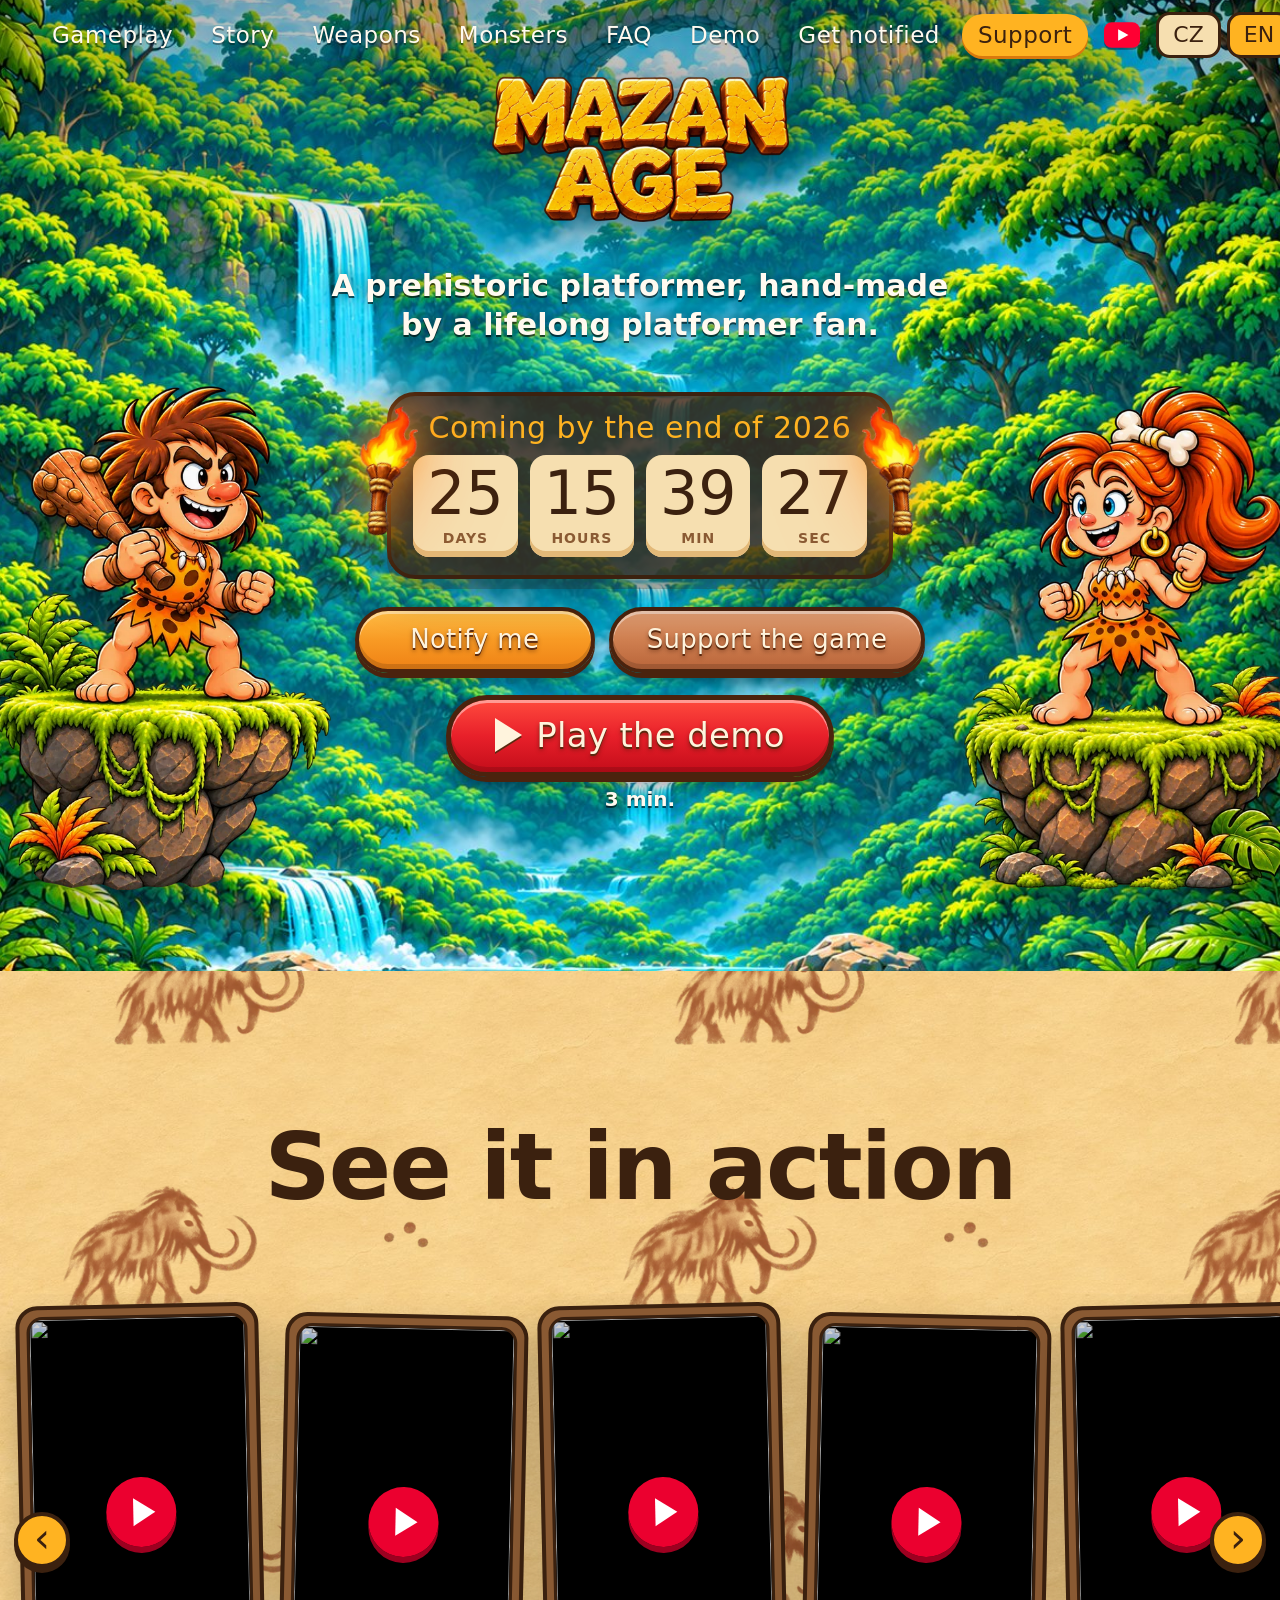
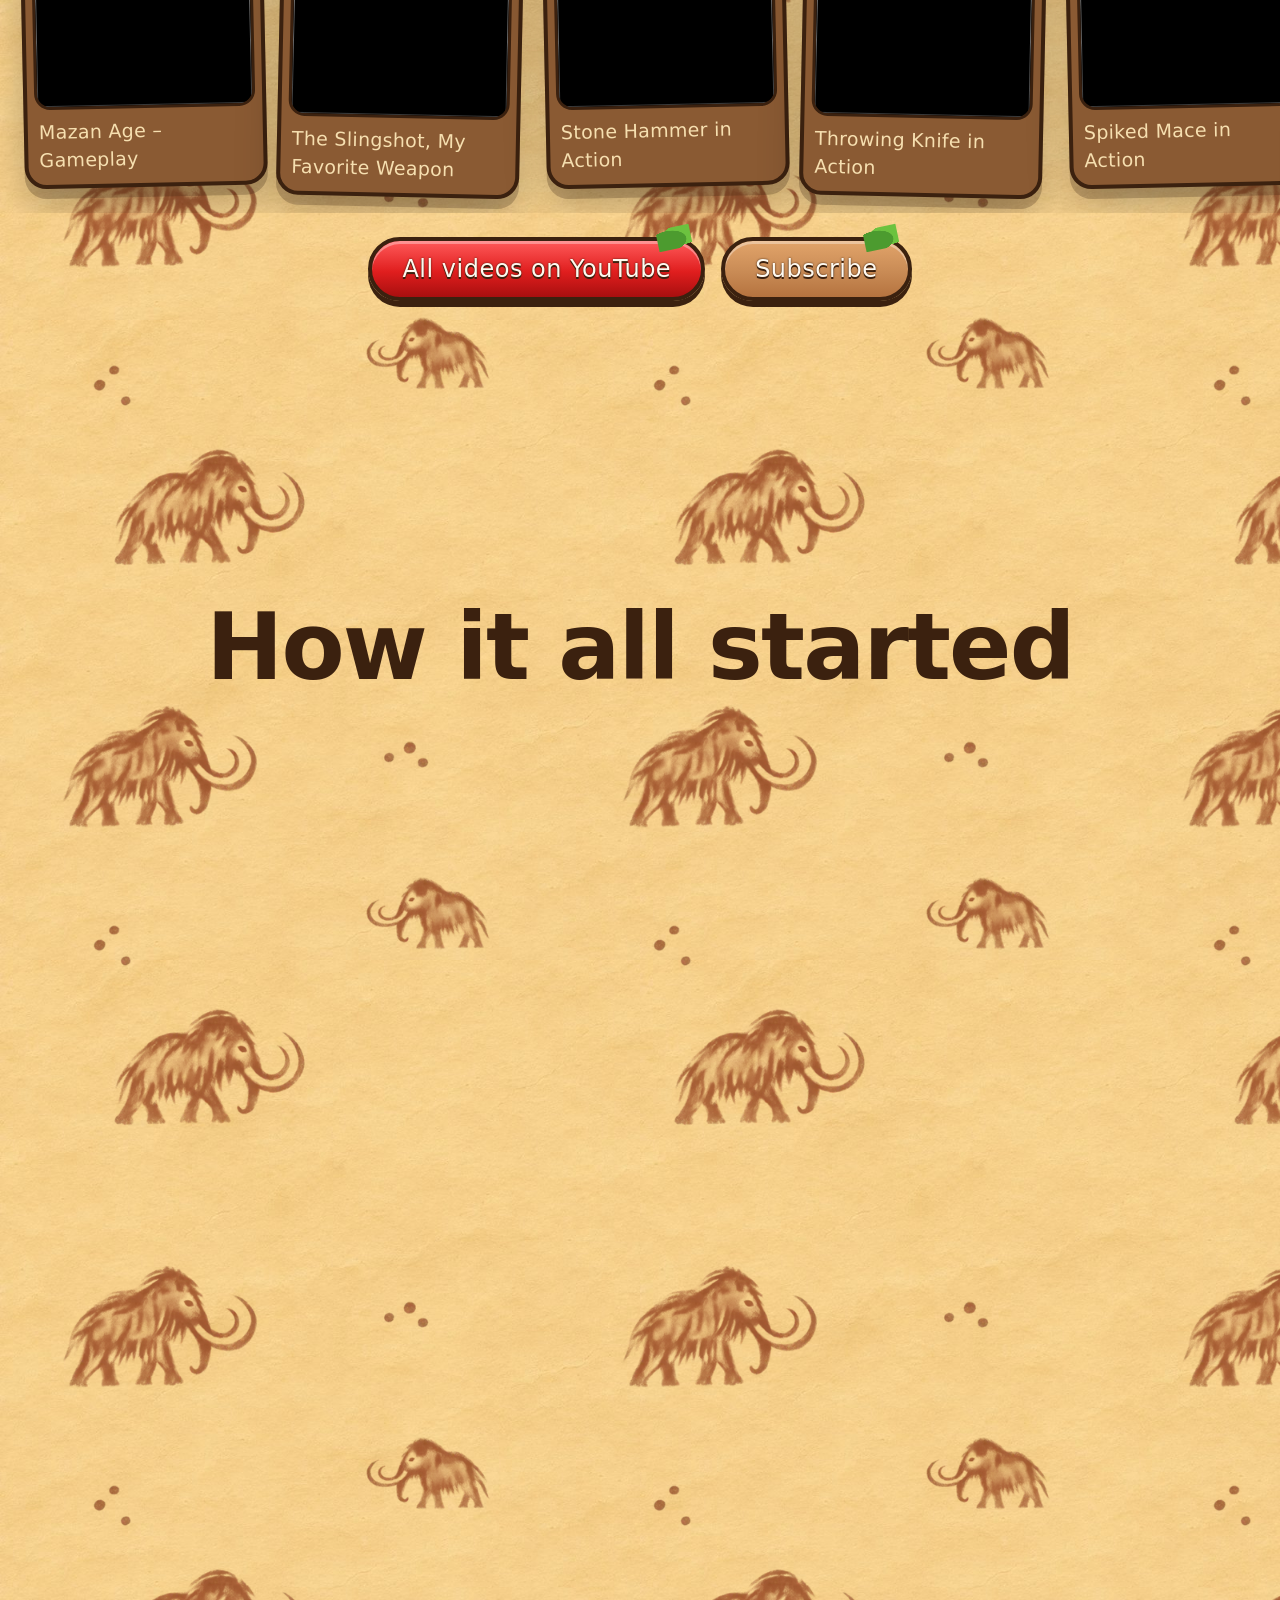
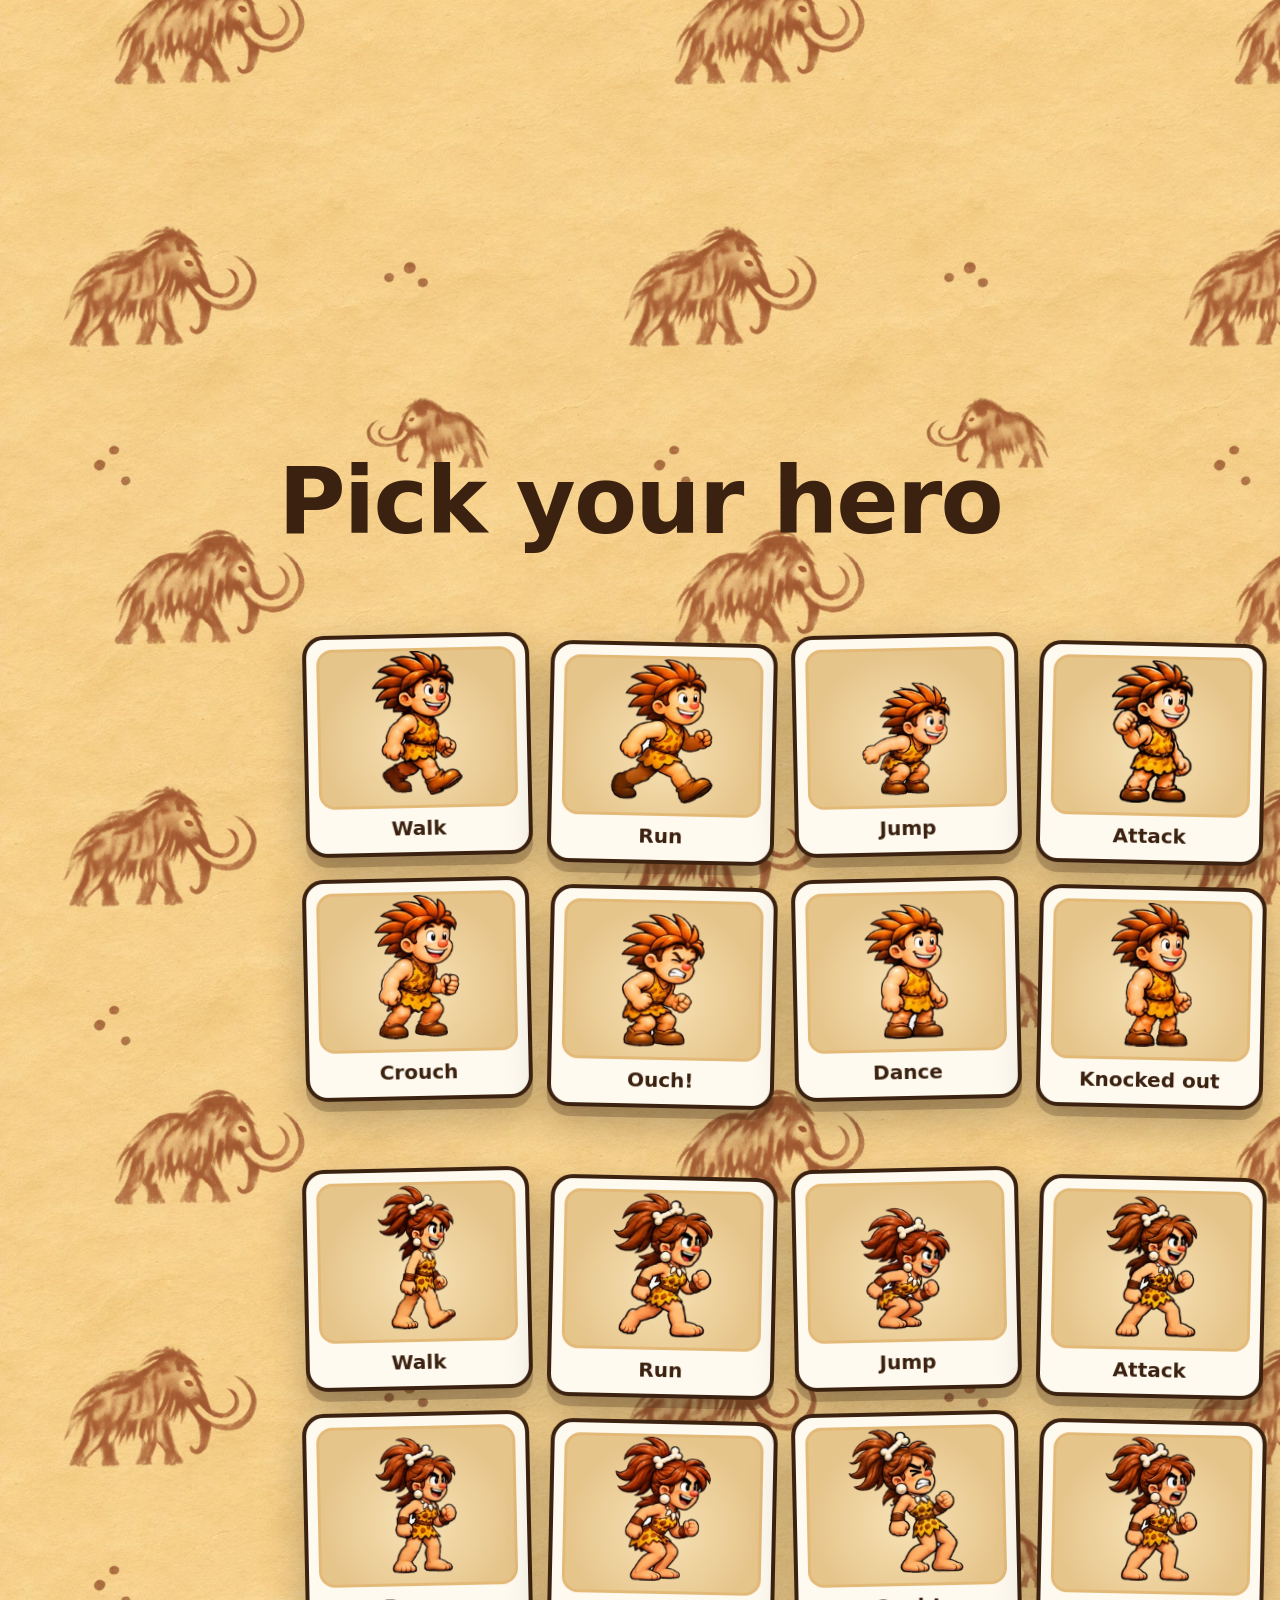
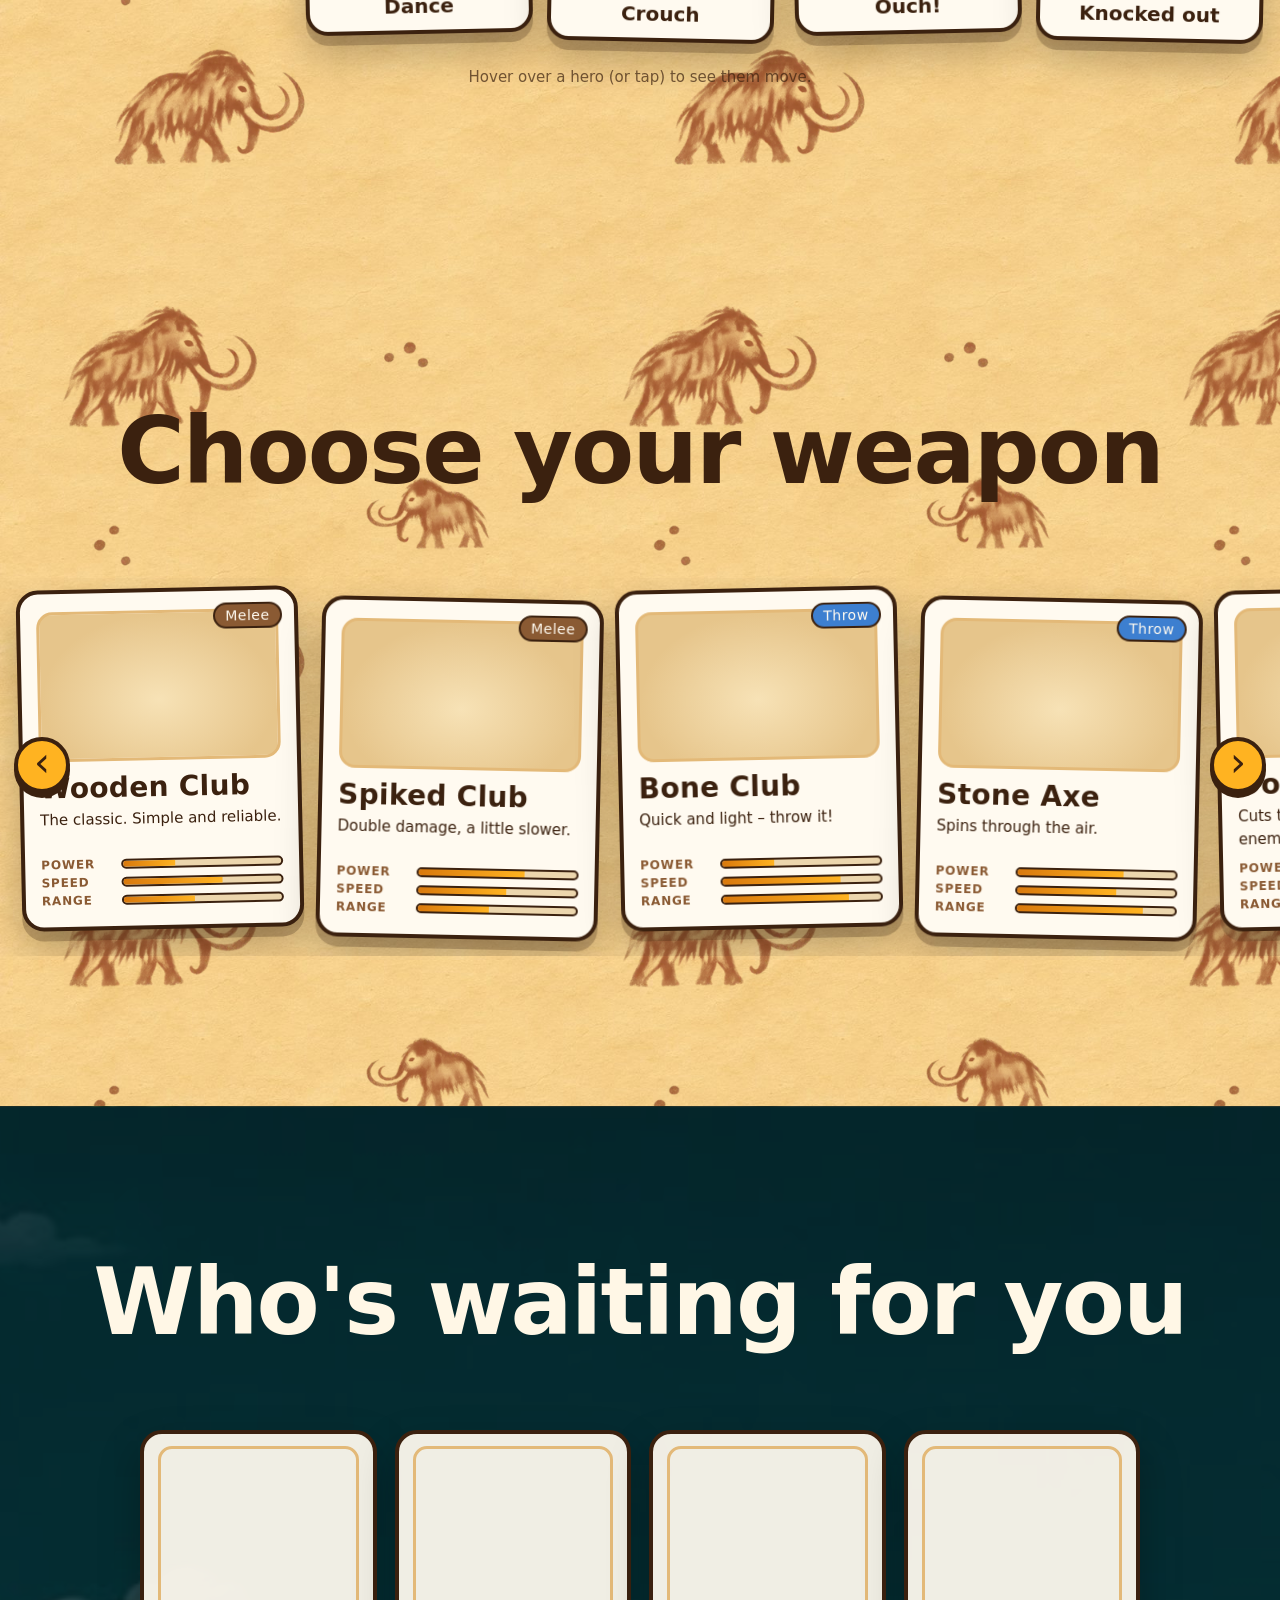
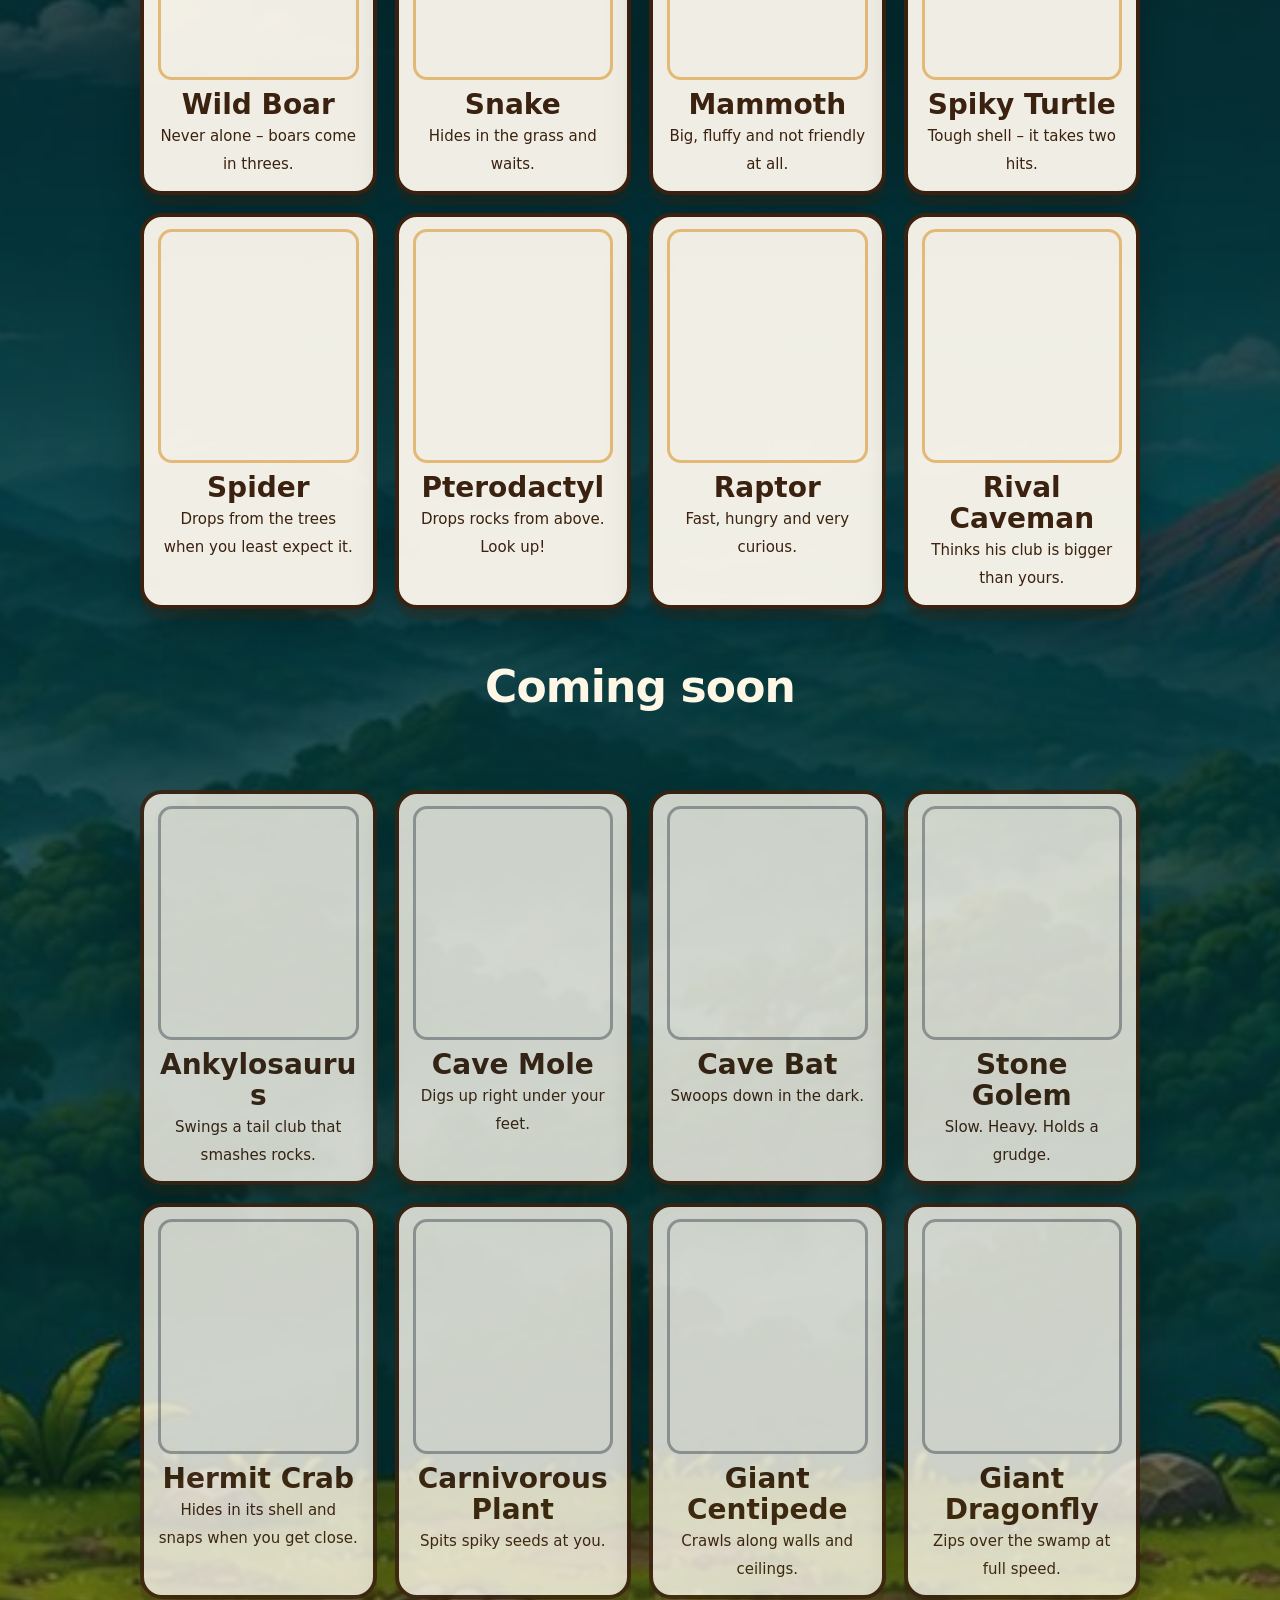
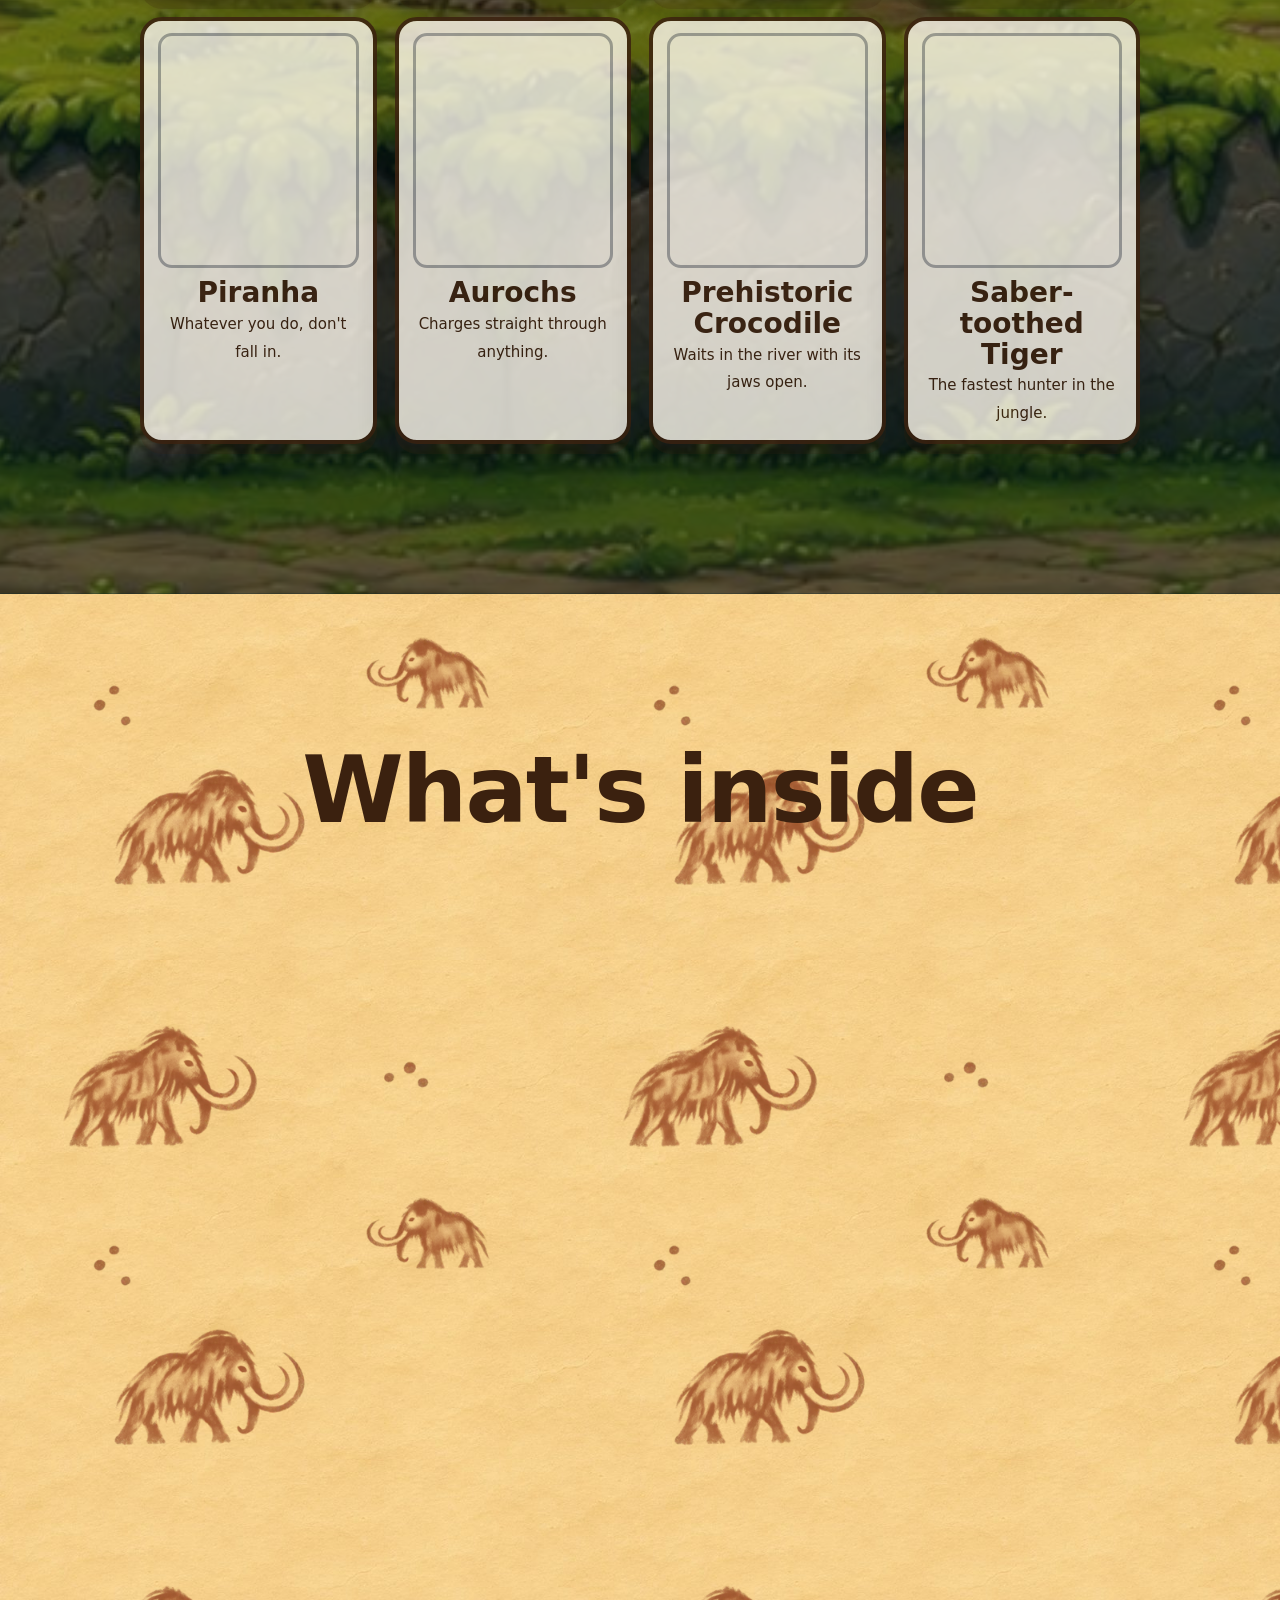
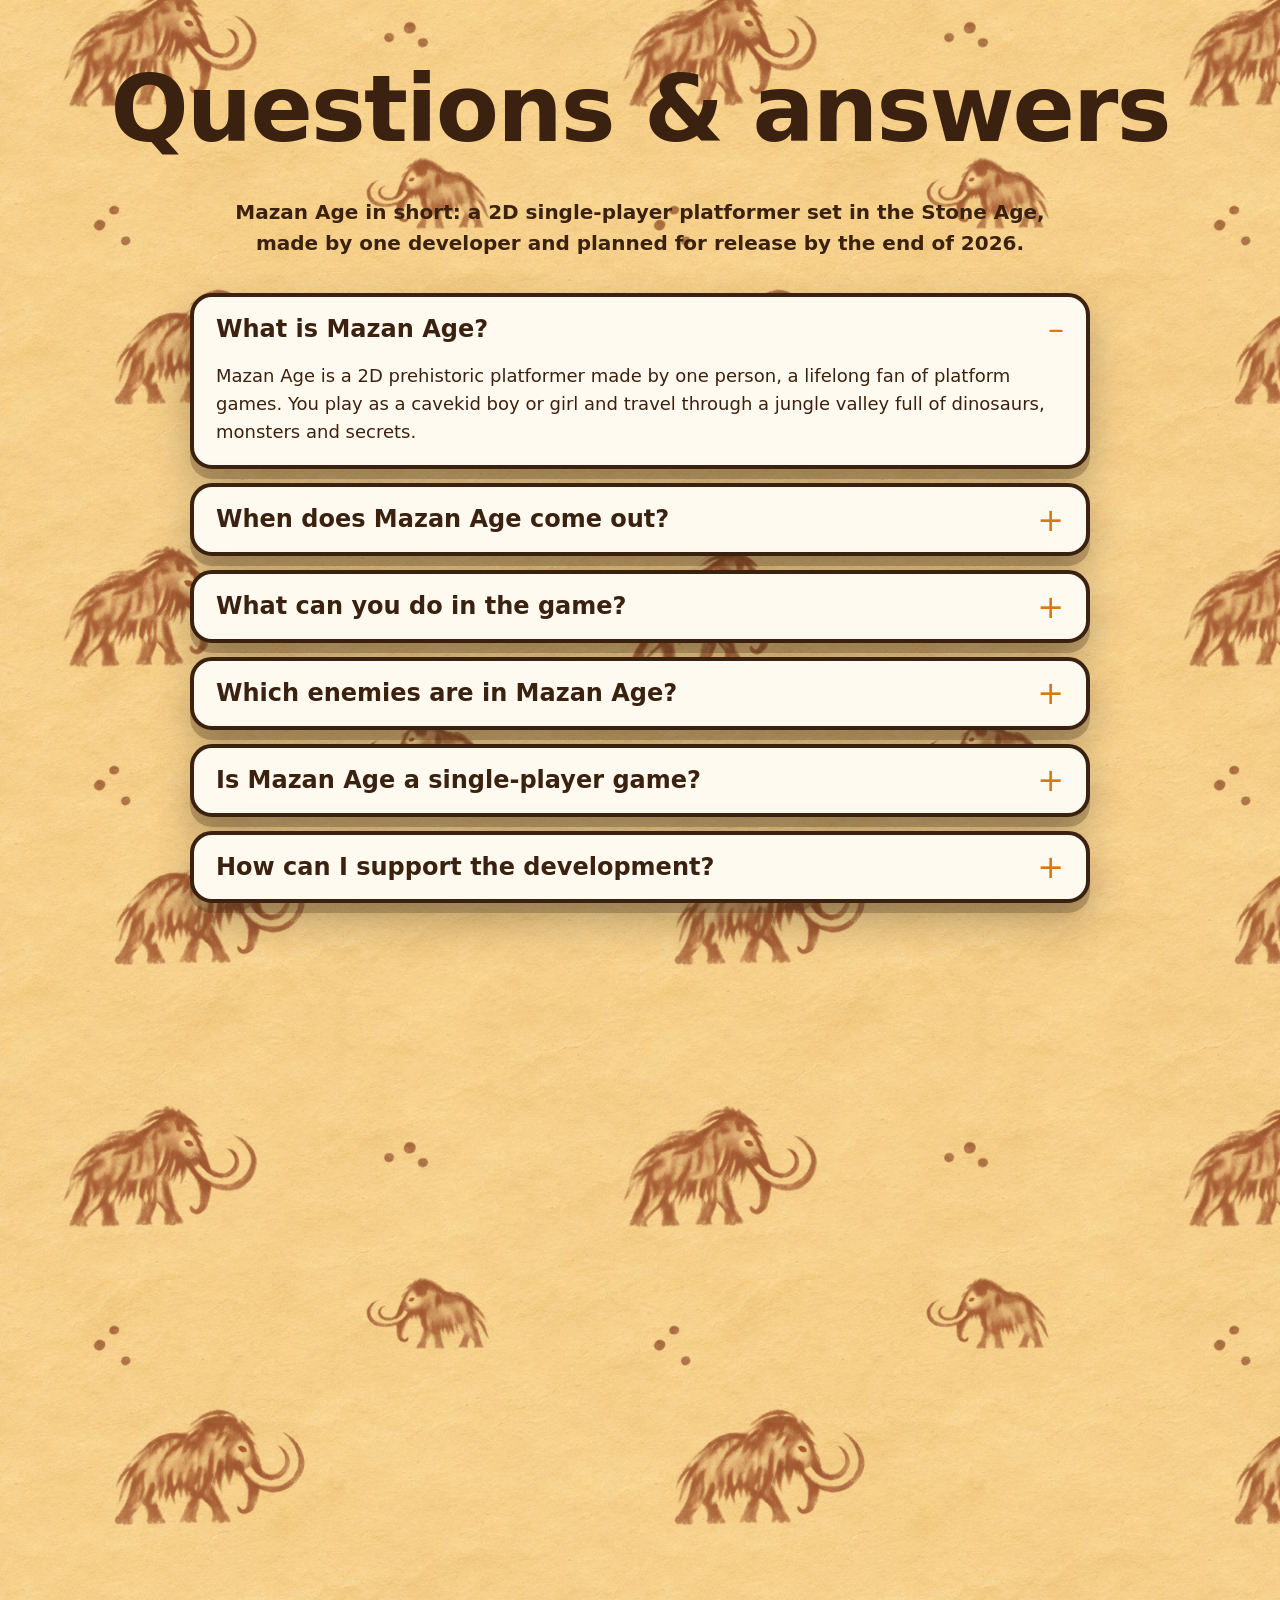
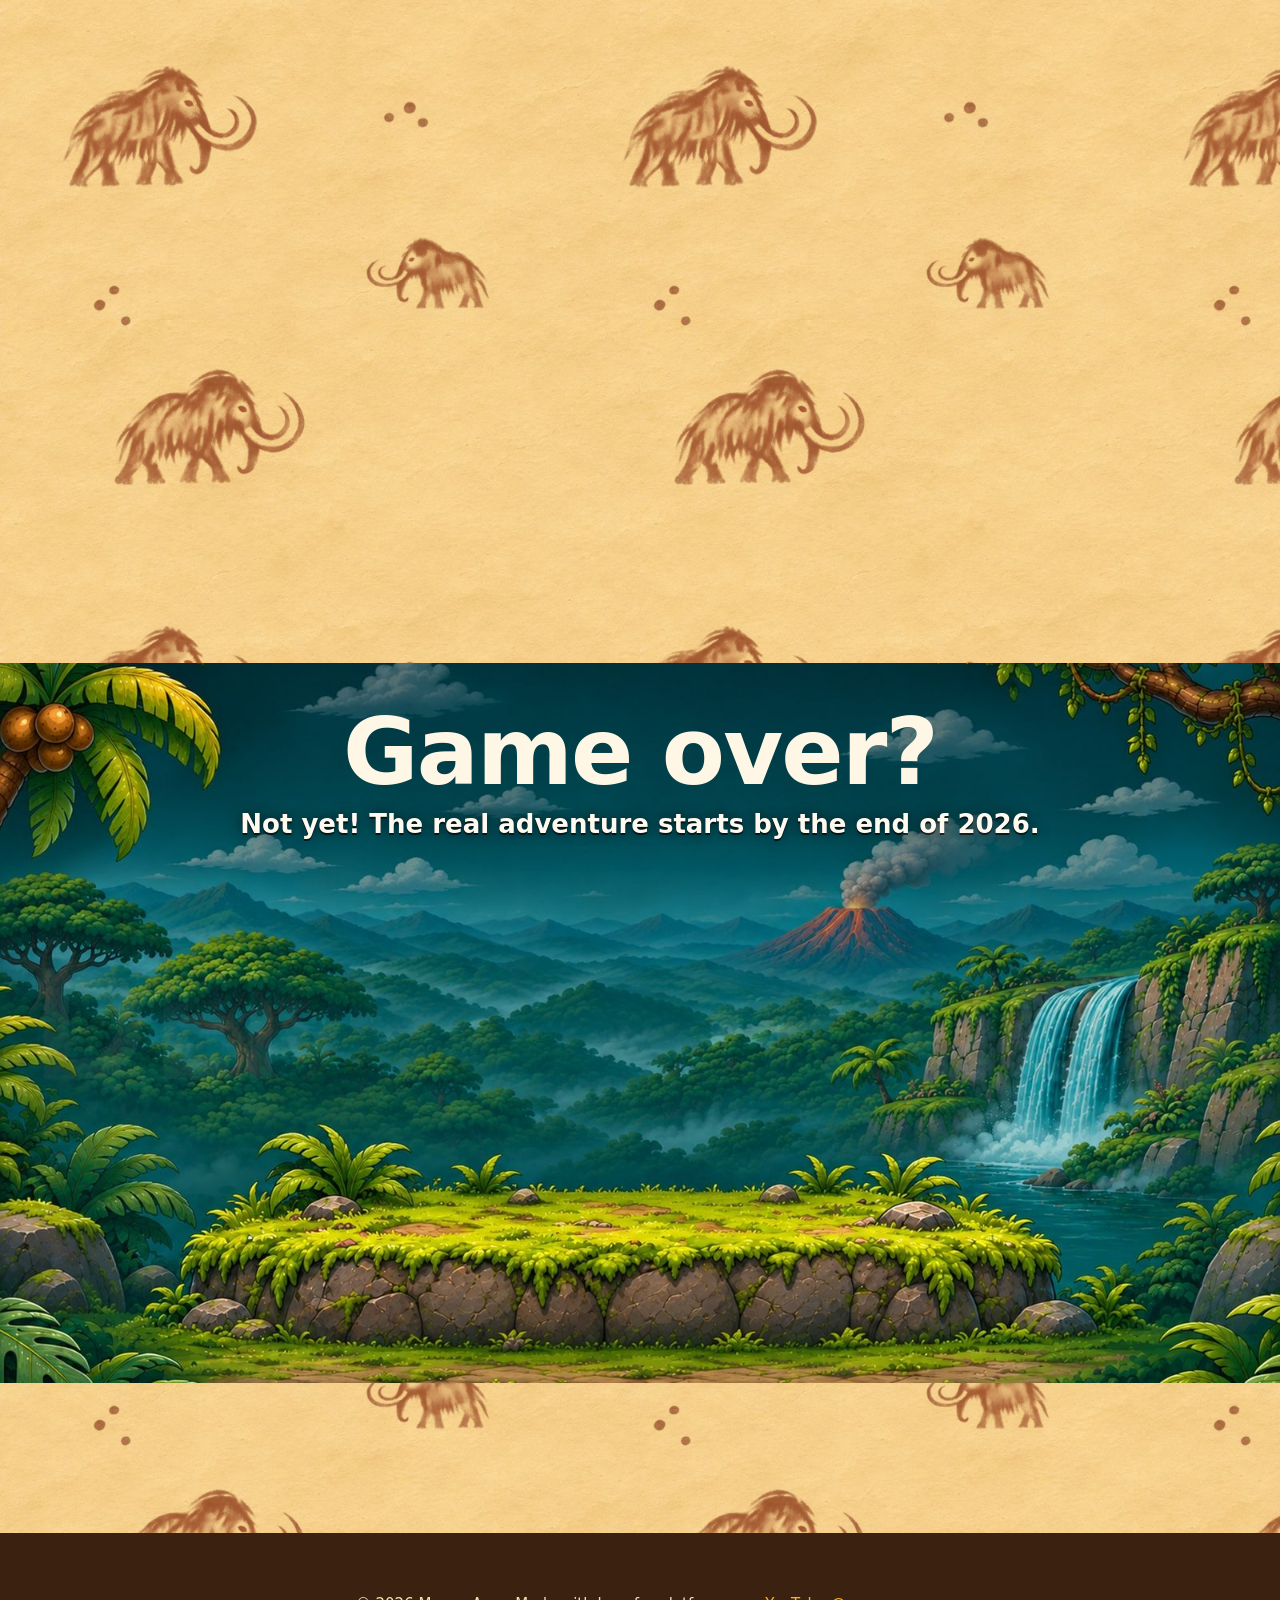
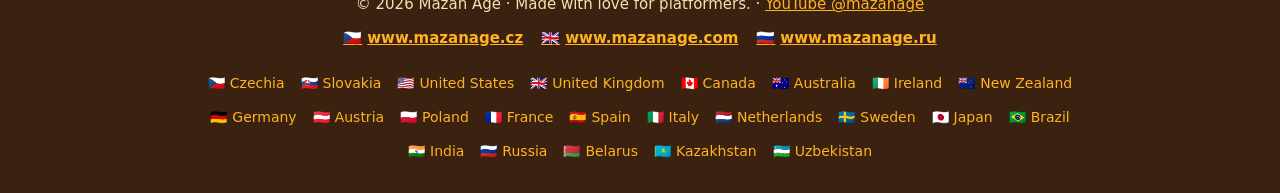
==== commit abb79d7c: "Úvod podle nové grafiky: džungle s vodopády, postavy na římsách, nová tlačítka" ====
--- a/index.html
+++ b/index.html
@@ -141,12 +141,12 @@
 </script>
 <link rel="icon" href="assets/coin_gold.webp" type="image/webp">
 <link rel="apple-touch-icon" href="assets/box_coin.webp">
-<link rel="preload" href="assets/hero_bg2.jpg" as="image" fetchpriority="high">
+<link rel="preload" href="assets/hero_bg3.jpg" as="image" fetchpriority="high">
 <link rel="preconnect" href="https://fonts.googleapis.com">
 <link rel="preconnect" href="https://fonts.gstatic.com" crossorigin>
 <link href="https://fonts.googleapis.com/css2?family=Fredoka:wght@600;700&amp;family=Lilita+One&amp;family=Nunito:wght@500;700;800&amp;display=swap" rel="stylesheet">
 <link href="https://fonts.googleapis.com/css2?family=Noto+Color+Emoji&amp;display=swap&amp;text=%F0%9F%87%A8%F0%9F%87%BF%F0%9F%87%B8%F0%9F%87%B0%F0%9F%87%BA%F0%9F%87%B8%F0%9F%87%AC%F0%9F%87%A7%F0%9F%87%A8%F0%9F%87%A6%F0%9F%87%A6%F0%9F%87%BA%F0%9F%87%AE%F0%9F%87%AA%F0%9F%87%B3%F0%9F%87%BF%F0%9F%87%A9%F0%9F%87%AA%F0%9F%87%A6%F0%9F%87%B9%F0%9F%87%B5%F0%9F%87%B1%F0%9F%87%AB%F0%9F%87%B7%F0%9F%87%AA%F0%9F%87%B8%F0%9F%87%AE%F0%9F%87%B9%F0%9F%87%B3%F0%9F%87%B1%F0%9F%87%B8%F0%9F%87%AA%F0%9F%87%AF%F0%9F%87%B5%F0%9F%87%A7%F0%9F%87%B7%F0%9F%87%AE%F0%9F%87%B3%F0%9F%87%B7%F0%9F%87%BA%F0%9F%87%A7%F0%9F%87%BE%F0%9F%87%B0%F0%9F%87%BF%F0%9F%87%BA%F0%9F%87%BF" rel="stylesheet">
-<link rel="stylesheet" href="css/style.css?v=702b94c2">
+<link rel="stylesheet" href="css/style.css?v=fef1f093">
 </head>
 <body>
 
@@ -169,8 +169,8 @@
 <!-- 1. Úvod -->
 <section class="hero" id="top">
   <div class="hero__bg"></div>
-  <img class="hero__char hero__char--boy" src="assets/hero_boy.webp" alt="Cavekid boy with a wooden club" width="521" height="720" fetchpriority="high">
-  <img class="hero__char hero__char--girl" src="assets/hero_girl.webp" alt="Cavekid girl with a bone in her hair" width="538" height="720">
+  <img class="hero__char hero__char--boy" src="assets/hero_boy_ledge.webp" alt="Cavekid boy with a wooden club" width="528" height="760" fetchpriority="high">
+  <img class="hero__char hero__char--girl" src="assets/hero_girl_ledge.webp" alt="Cavekid girl with a bone in her hair" width="505" height="760">
   <div class="hero__content">
     <div class="hero__top">
       <h1 class="hero__h1"><img class="hero__logo" src="assets/logo.webp" alt="Mazan Age – a prehistoric 2D platformer" width="900" height="442" fetchpriority="high"></h1>
@@ -188,8 +188,8 @@
       </div>
     </div>
     <div class="hero__cta">
-      <a class="stone-btn stone-btn--demo" href="demo/">Play the demo</a><a class="stone-btn stone-btn--gold" href="#signup">Notify me</a>
-      <a class="stone-btn" href="#support">Support the game</a>
+      <div class="hero__cta-row"><a class="game-btn game-btn--orange" href="#signup">Notify me</a><a class="game-btn game-btn--clay" href="#support">Support the game</a></div>
+      <a class="game-btn game-btn--red game-btn--big" href="demo/"><span class="game-btn__play" aria-hidden="true"></span>Play the demo</a><small class="hero__demo-len">3 min.</small>
     </div>
   </div>
 </section>
@@ -406,8 +406,8 @@
 
 <div class="toast" id="toast" role="status"></div>
 
-<script src="js/config.js?v=702b94c2" defer></script>
-<script src="js/sprites.js?v=702b94c2" defer></script>
-<script type="module" src="js/main.js?v=702b94c2"></script>
+<script src="js/config.js?v=fef1f093" defer></script>
+<script src="js/sprites.js?v=fef1f093" defer></script>
+<script type="module" src="js/main.js?v=fef1f093"></script>
 </body>
 </html>
--- a/css/style.css
+++ b/css/style.css
@@ -1 +1 @@
-﻿:root{--sand: #f6dfb0;--sand-dark: #e3b978;--stone: #c98b55;--stone-dark: #8a5a33;--gold: #ffb321;--gold-dark: #d9790d;--ink: #3b210f;--leaf: #4c9b2f;--leaf-dark: #2f6b1c;--night: #123236;--white: #fffaf0;--radius: 22px;--shadow: 0 10px 0 rgba(59, 33, 15, .25), 0 18px 40px rgba(0, 0, 0, .25);--paper: url(../assets/mammoths.webp) 0 0 / 560px auto repeat, url(../assets/paper.jpg) 0 0 / 640px auto repeat, var(--sand);--title: "Fredoka", "Arial Rounded MT Bold", system-ui, sans-serif;--head: "Lilita One", "Arial Black", system-ui, sans-serif;--body: "Nunito", system-ui, -apple-system, "Segoe UI", sans-serif}*{box-sizing:border-box}html{scroll-behavior:smooth}body{margin:0;background:var(--paper);color:var(--ink);font:500 18px/1.55 var(--body);overflow-x:hidden}img{max-width:100%;height:auto;display:block}a{color:inherit}.sr{position:absolute;width:1px;height:1px;overflow:hidden;clip:rect(0 0 0 0)}.hp{position:absolute;left:-9999px}.reveal{opacity:0;translate:0 40px;transition:opacity .7s,translate .7s}.reveal.is-in{opacity:1;translate:0 0}@keyframes breathe{to{transform:scale(1.06) translate(-1%, -1%)}}@keyframes bob{50%{transform:translateY(-10px) rotate(-1deg)}}@keyframes spin{50%{transform:scaleX(0.2)}}@keyframes clouds{to{background-position-x:-1200px}}@keyframes ground{to{background-position-x:-120px}}.stone-btn{display:inline-block;position:relative;font:24px var(--head);letter-spacing:.5px;text-decoration:none;text-align:center;color:var(--white);text-shadow:0 2px 0 var(--ink),0 0 2px var(--ink);padding:14px 30px;border:4px solid var(--ink);border-radius:999px;cursor:pointer;background:linear-gradient(#e2a46a, var(--stone) 55%, #b5733f);box-shadow:inset 0 3px 0 hsla(0,0%,100%,.35),0 6px 0 var(--ink);transition:transform .12s,box-shadow .12s}.stone-btn::after{content:"";position:absolute;right:10px;top:-14px;width:34px;height:22px;background:radial-gradient(ellipse at 30% 60%, var(--leaf) 55%, transparent 57%),radial-gradient(ellipse at 75% 40%, #6cc23f 55%, transparent 57%);transform:rotate(-12deg)}.stone-btn:hover{transform:translateY(-3px) scale(1.03);box-shadow:inset 0 3px 0 hsla(0,0%,100%,.35),0 9px 0 var(--ink)}.stone-btn:active{transform:translateY(3px);box-shadow:inset 0 3px 0 hsla(0,0%,100%,.35),0 2px 0 var(--ink)}.stone-btn--gold{background:linear-gradient(#ffd25a, var(--gold) 55%, var(--gold-dark))}.stone-btn--demo{background:linear-gradient(#9be05a, #5fae32 55%, #3f7d1f)}.stone-btn[disabled],.stone-btn.is-off{filter:grayscale(0.7);opacity:.65;cursor:not-allowed}.sprite{width:calc(var(--w)*var(--s)*1px);height:calc(var(--h)*var(--s)*1px);background-image:var(--img);background-repeat:no-repeat;background-size:calc(var(--w)*var(--s)*var(--n)*1px) 100%;animation:play calc(var(--n)/var(--fps)*1s) steps(var(--n)) infinite}.sprite.flip{transform:scaleX(-1)}@keyframes play{to{background-position-x:calc(var(--w)*var(--s)*var(--n)*-1px)}}.topbar{position:fixed;inset:0 0 auto 0;z-index:50;display:flex;align-items:center;gap:16px;padding:8px 20px;background:rgba(59,33,15,0);transition:background .3s,box-shadow .3s}.topbar.is-solid{background:rgba(59,33,15,.88);box-shadow:0 4px 18px rgba(0,0,0,.25)}.topbar__logo img{height:54px;width:auto;opacity:0;transition:opacity .3s}.topbar.is-solid .topbar__logo img{opacity:1}.topbar__nav{margin-left:auto;display:flex;gap:6px}.topbar__nav a{font:23px var(--head);letter-spacing:.5px;color:var(--white);text-decoration:none;padding:8px 16px;border-radius:999px;white-space:nowrap;text-shadow:0 2px 0 rgba(0,0,0,.35)}.topbar__nav a:hover{background:hsla(0,0%,100%,.15)}.topbar__support{background:var(--gold);color:var(--ink) !important;text-shadow:none !important;box-shadow:0 3px 0 var(--gold-dark)}.lang{font:16px var(--head);color:var(--ink);background:var(--sand);border:3px solid var(--ink);border-radius:12px;padding:4px 10px;cursor:pointer}@media(max-width: 1200px){.topbar__nav a{font-size:19px;padding:6px 11px}.topbar__logo img{height:46px}}@media(max-width: 900px){.topbar__nav a:not(.topbar__support){display:none}}.lang{font-size:22px;padding:7px 14px;border-radius:14px;border-width:3px;min-width:56px}.lang:hover{background:var(--gold)}@media(max-width: 640px){.lang{font-size:18px;padding:5px 11px;min-width:46px}}.yt-mini svg{width:36px;height:26px;display:block;filter:drop-shadow(0 2px 0 rgba(0, 0, 0, 0.35))}.stone-btn--red{background:linear-gradient(#ff5a5a, #e01e1e 55%, #a80f0f)}.hero{padding:0 16px;position:relative;min-height:100vh;min-height:100svh;display:grid;place-items:center;overflow:hidden}.hero__bg{position:absolute;inset:-4%;background:url(../assets/hero_bg2.jpg) center 40%/cover no-repeat;animation:breathe 18s ease-in-out infinite alternate}.hero::after{content:"";position:absolute;inset:0;background:linear-gradient(rgba(0, 0, 0, 0.35), rgba(0, 0, 0, 0) 45%)}.hero__char{position:absolute;z-index:1;top:50%;translate:0 -50%;height:min(66vh,620px);width:auto;max-width:30vw;object-fit:contain;filter:drop-shadow(0 12px 14px rgba(0, 0, 0, 0.35));animation:idle 2.6s ease-in-out infinite;pointer-events:none}.hero__char--boy{left:max(8px,2vw);object-position:left bottom;transform-origin:50% 100%}.hero__char--girl{right:max(8px,2vw);object-position:right bottom;transform-origin:50% 100%;animation-delay:-1.3s}@keyframes idle{50%{transform:translateY(-6px) scaleY(1.015)}}.hero__content{position:relative;z-index:2;text-align:center;padding:72px 16px 40px;max-width:900px}.hero__logo{width:min(560px,88vw,62vh);margin:0 auto;filter:drop-shadow(0 10px 18px rgba(0, 0, 0, 0.45));animation:bob 3.2s ease-in-out infinite}.hero__tag{font:800 clamp(20px, 2.8vw, 30px)/1.3 var(--body);color:var(--white);text-shadow:0 2px 0 rgba(0,0,0,.6),0 0 14px rgba(0,0,0,.6);margin:8px auto 32px;max-width:640px}.hero__cta{display:flex;gap:16px;justify-content:center;flex-wrap:wrap;margin-top:32px}.countdown{position:relative;display:inline-block;background:rgba(59,33,15,.8);border:4px solid var(--ink);border-radius:28px;padding:14px 22px 18px;box-shadow:var(--shadow)}.torch{position:absolute;top:50%;width:84px;pointer-events:none;z-index:1;filter:drop-shadow(0 0 18px rgba(255, 150, 30, 0.85)) drop-shadow(0 0 40px rgba(255, 90, 0, 0.5));animation:flicker 1.3s ease-in-out infinite}.torch--left{left:-44px;translate:0 -62%;rotate:-22deg}.torch--right{right:-44px;translate:0 -62%;rotate:22deg;scale:-1 1;animation-delay:-0.6s}@keyframes flicker{0%,100%{filter:drop-shadow(0 0 18px rgba(255, 150, 30, 0.85)) drop-shadow(0 0 40px rgba(255, 90, 0, 0.5)) brightness(1)}30%{filter:drop-shadow(0 0 26px rgba(255, 170, 40, 0.95)) drop-shadow(0 0 56px rgba(255, 100, 0, 0.6)) brightness(1.12)}55%{filter:drop-shadow(0 0 14px rgba(255, 140, 20, 0.75)) drop-shadow(0 0 34px rgba(255, 80, 0, 0.45)) brightness(0.95)}80%{filter:drop-shadow(0 0 22px rgba(255, 160, 35, 0.9)) drop-shadow(0 0 48px rgba(255, 95, 0, 0.55)) brightness(1.06)}}.countdown__label{display:block;font:clamp(22px,2.6vw,30px) var(--head);color:var(--gold);letter-spacing:.5px;margin-bottom:10px}.countdown__boxes{display:flex;gap:12px;justify-content:center}.countdown__boxes div{background:var(--sand);border-radius:16px;padding:8px 14px 6px;min-width:104px;box-shadow:inset 0 -6px 0 var(--sand-dark)}.countdown__boxes b{display:block;font:clamp(40px, 5vw, 60px)/1 var(--head);color:var(--ink)}.countdown__boxes small{font:800 14px var(--body);text-transform:uppercase;letter-spacing:1px;color:var(--stone-dark)}.hero__content{min-height:100svh;width:100%;padding-top:76px;padding-bottom:76px;display:grid;grid-template-rows:1fr auto 1fr;justify-items:center}.hero__top{align-self:end}.hero__h1{margin:0}.hero .hero__tag{margin:44px auto 48px}.hero .hero__cta{align-self:start;margin-top:28px}.hero .hero__logo{width:min(460px,84vw,33vh)}@media(max-height: 860px){.hero .hero__logo{width:min(420px,84vw,26vh)}.hero .hero__tag{margin:22px auto 26px;font-size:clamp(18px,2.2vw,24px)}.hero .hero__cta{margin-top:22px}.countdown__boxes b{font-size:clamp(32px,4.4vw,48px)}.countdown__boxes div{min-width:86px;padding:6px 10px 4px}.countdown__label{font-size:clamp(20px,2.2vw,26px)}}@media(max-width: 1200px){.hero__char{max-width:23vw}.hero__char--boy{left:0}.hero__char--girl{right:0}}@media(max-width: 900px)and (min-width: 641px){.hero__char{top:auto;bottom:0;translate:none;height:30vh;max-width:34vw}}.title .ch{display:inline-block}.title.is-in .ch{animation:letter .6s cubic-bezier(0.3, 1.6, 0.5, 1) both;animation-delay:calc(var(--i)*40ms)}.title .word{display:inline-block;white-space:nowrap}@keyframes bump{50%{transform:scale(1.18)}}@keyframes hover{50%{translate:0 -8px}}@keyframes got{to{transform:translateY(-60px) scale(1.6);opacity:0}}@keyframes pop{from{transform:translateY(0) scale(0.6);opacity:1}to{transform:translateY(-70px) scale(1.2);opacity:0}}@keyframes hit{25%,75%{opacity:.2}50%{opacity:1}}@keyframes letter{from{transform:translateY(40px) scale(0.4) rotate(-12deg);opacity:0}}@media(prefers-reduced-motion: reduce){*,*::before,*::after{animation:none !important;transition:none !important}.reveal{opacity:1;translate:0 0}}section{padding:150px 16px;position:relative}.title{font:700 clamp(44px, 8vw, 92px)/1.02 var(--title);text-align:center;margin:0 0 80px;color:var(--ink);letter-spacing:-0.02em}.title--light{color:#fff7e6}.story{background:rgba(0,0,0,0)}.story__chapters{display:grid;grid-template-columns:repeat(4, 1fr);gap:22px;max-width:1200px;margin:0 auto}.chapter{position:relative;background:var(--white);border:4px solid var(--ink);border-radius:var(--radius);padding:18px 18px 22px;box-shadow:var(--shadow)}.chapter:nth-child(odd){transform:rotate(-1deg)}.chapter:nth-child(even){transform:rotate(1deg)}.chapter__art{position:relative;height:190px;border-radius:14px;overflow:hidden;margin-bottom:14px;display:grid;place-items:end center;padding-bottom:10px;background:linear-gradient(#a6dcef, #dff0c8 70%, var(--leaf) 70%, var(--leaf) 76%, #b07a4a 76%);border:3px solid var(--ink)}.chapter:nth-child(3) .chapter__art{background:linear-gradient(#2b3d5c, #45618a 70%, #6b5a4a 70%)}.chapter__prop{position:absolute}.chapter__prop--coin{width:40px;right:24px;top:30px;animation:spin 1.6s ease-in-out infinite}.chapter__prop--cave{width:110px;right:-6px;bottom:4px;opacity:.95}.chapter__num{position:absolute;left:-14px;top:-14px;width:46px;height:46px;border-radius:50%;display:grid;place-items:center;font:26px var(--head);color:var(--ink);background:var(--gold);border:4px solid var(--ink)}.chapter h3{font:700 32px/1.1 var(--title);margin:0 0 10px;letter-spacing:.5px}.chapter p{margin:0;font-size:17px}.heroes{background:rgba(0,0,0,0);text-align:center}.heroes__row{display:flex;gap:60px;justify-content:center;flex-wrap:wrap}.pedestal{margin:0;display:flex;flex-direction:column;align-items:center;cursor:pointer}.pedestal .sprite{--s: 1.1;position:relative;z-index:1;filter:drop-shadow(0 8px 6px rgba(0, 0, 0, 0.25))}.pedestal::after{content:"";width:220px;height:54px;margin-top:-18px;border-radius:50%;background:radial-gradient(ellipse at 50% 35%, #d9a76f, var(--stone) 55%, var(--stone-dark));border:4px solid var(--ink);box-shadow:0 0 40px 6px rgba(255,196,64,.55);order:2}.pedestal figcaption{order:3;margin-top:14px;display:flex;flex-direction:column}.pedestal figcaption b{font:700 40px var(--title);color:var(--ink)}.hint{font-size:15px;opacity:.7;margin-top:26px}.monsters{background:var(--night) url(../assets/night_bg.jpg) center/cover;position:relative}.monsters::before{content:"";position:absolute;inset:0;background:rgba(9,28,30,.55)}.monsters>*{position:relative}.monsters__grid{display:grid;grid-template-columns:repeat(4, minmax(0, 1fr));gap:18px;max-width:1000px;margin:0 auto}@media(max-width: 900px){.monsters__grid{grid-template-columns:repeat(2, minmax(0, 1fr))}}.beast{background:rgba(255,250,240,.94);border:4px solid var(--ink);border-radius:var(--radius);padding:12px 14px 14px;text-align:center;box-shadow:var(--shadow);transition:transform .2s}.beast:hover{transform:translateY(-6px) rotate(-1deg)}.beast__art{display:block;width:100%;height:auto;aspect-ratio:247/289;object-fit:cover;border-radius:14px;border:3px solid var(--sand-dark);margin-bottom:10px}.monsters__sub{margin-top:56px;font-size:clamp(28px,4vw,44px)}.monsters__grid--soon .beast__art{filter:grayscale(1) brightness(0.85);transition:filter .3s ease}.monsters__grid--soon .beast{opacity:.85;transition:opacity .3s ease,transform .2s ease}.monsters__grid--soon .beast:hover{opacity:1}.monsters__grid--soon .beast:hover .beast__art{filter:none}.beast__stage{height:150px;display:grid;place-items:end center;border-bottom:3px dashed var(--sand-dark);margin-bottom:10px}.beast b{font:700 28px/1.1 var(--title);display:block;overflow-wrap:anywhere;hyphens:auto}@media(max-width: 640px){.beast b{font-size:22px}}.beast span{font-size:15px}.features{background:rgba(0,0,0,0)}.features__grid{display:grid;grid-template-columns:repeat(3, 1fr);gap:22px;max-width:1100px;margin:0 auto}.feature{background:var(--white);border:4px solid var(--ink);border-radius:var(--radius);padding:20px;box-shadow:var(--shadow);text-align:center}.feature h3{font:700 32px/1.1 var(--title);margin:14px 0 8px}.feature p{margin:0}.feature__img{height:150px;width:auto;margin:0 auto}.feature__weapons{height:150px;display:grid;grid-template-columns:repeat(3, 1fr);gap:6px;align-items:center}.feature__weapons img{width:100%;transform:rotate(-20deg);transition:transform .3s}.feature:hover .feature__weapons img{transform:rotate(-35deg) scale(1.08)}.feature__coins{height:150px;display:flex;gap:14px;justify-content:center;align-items:center}.feature__coins img{width:60px;animation:spin 1.8s ease-in-out infinite}.feature__coins img:nth-child(2){width:72px;animation-delay:.3s}.feature__coins img:nth-child(3){animation-delay:.6s}.signup,.support{background:rgba(0,0,0,0)}.support{padding-top:20px}.panel{max-width:1440px;margin:0 auto;background:var(--white);border:4px solid var(--ink);border-radius:30px;padding:34px 28px;text-align:center;box-shadow:var(--shadow);position:relative}.panel>p,.signup__form,.form-msg{max-width:860px;margin-left:auto;margin-right:auto}.signup__form{display:grid;grid-template-columns:1fr auto;gap:12px;margin-top:20px}.signup__form input[type=email]{font:700 19px var(--body);padding:14px 18px;border:4px solid var(--ink);border-radius:999px;min-width:0;background:var(--sand);color:var(--ink)}.signup__form input[type=email]:focus{outline:4px solid var(--gold)}.consent{grid-column:1/-1;font-size:14px;display:flex;gap:8px;align-items:flex-start;text-align:left}.consent input{width:20px;height:20px;margin-top:1px;accent-color:var(--gold-dark);flex:none}.form-msg{min-height:1.5em;font-weight:800;margin:14px 0 0}.form-msg.ok{color:var(--leaf-dark)}.form-msg.err{color:#b3261e}.tips{display:flex;gap:10px;justify-content:center;flex-wrap:wrap;margin:22px 0 10px}.tip{min-width:100px;font-size:26px;padding:12px 14px}.tip small{display:block;font:700 13px var(--body);text-shadow:none;color:var(--ink)}.tip--big{font-size:30px}.tips__note{font-size:14px;opacity:.75;margin:6px 0 0}.footer{background:var(--ink);color:var(--sand);text-align:center;padding:60px 16px 30px;position:relative;overflow:hidden}.footer a{color:var(--gold)}.footer__parade{height:120px;position:relative}.footer p{margin:0;font-size:15px}.noscript{max-width:760px;margin:40px auto;padding:0 16px;text-align:center;font-weight:700}.chapter__art--img{height:auto;padding:0;display:block;background:none}.chapter__art--img img{width:100%;height:auto;display:block}.feature__card{width:100%;height:auto;border-radius:16px;border:3px solid var(--sand-dark);display:block}.chapter__art--img{position:relative;overflow:hidden}.chapter__art--img .card-on{position:absolute;inset:0;width:100%;height:100%;object-fit:cover;opacity:0;transition:opacity .35s}.chapter:hover .card-on,.chapter:focus-within .card-on{opacity:1}.chapter{transition:transform .25s}.chapter:hover{transform:rotate(0) translateY(-6px) scale(1.02)}.feature{transition:transform .25s cubic-bezier(0.3, 1.4, 0.5, 1),box-shadow .25s}.feature:nth-child(odd):hover{transform:rotate(-3deg) translateY(-8px) scale(1.03)}.feature:nth-child(even):hover{transform:rotate(3deg) translateY(-8px) scale(1.03)}.lineup{max-width:1440px;margin:0 auto;display:grid;gap:56px}.lineup__row{display:grid;grid-template-columns:260px 1fr;align-items:center;gap:28px;text-align:left}.lineup__row .pedestal{margin:0}.lineup__row .pedestal figcaption{text-align:center}.poses{display:grid;grid-template-columns:repeat(4, 1fr);gap:10px 14px;padding:6px 0}.pose{margin:0;min-width:0;text-align:center;animation:pose-in .6s cubic-bezier(0.3, 1.4, 0.5, 1) both;animation-delay:calc(var(--i)*70ms)}.pose:nth-child(odd){translate:0 -8px}.pose__stage{position:relative;height:168px;display:grid;place-items:end center;padding-bottom:14px;transition:transform .25s}.pose__stage::before{content:"";position:absolute;left:50%;bottom:6px;translate:-50% 0;z-index:-1;width:min(140px,92%);aspect-ratio:1;border-radius:50%;background:radial-gradient(circle at 50% 40%, #f3d28f, #e2b06a 70%);border:3px solid rgba(59,33,15,.25)}.pose__stage .sprite{position:relative}.pose:hover .pose__stage{transform:translateY(-6px) scale(1.06)}.pose figcaption{font:700 17px var(--title);color:var(--ink);margin-top:4px}.pose--weapon .pose__stage{place-items:center}.pose--weapon img{width:118px;height:auto;rotate:-32deg;filter:drop-shadow(0 6px 6px rgba(0, 0, 0, 0.25));transition:rotate .4s cubic-bezier(0.3, 1.6, 0.5, 1)}.pose--weapon:hover img{rotate:-58deg}.pose--weapon figcaption{color:var(--stone-dark)}@keyframes pose-in{from{opacity:0;transform:translateY(24px) scale(0.8)}}@media(max-width: 900px){.lineup__row{grid-template-columns:1fr;text-align:center}.poses{grid-template-columns:repeat(4, 1fr)}}@media(max-width: 640px){.poses{grid-template-columns:repeat(2, 1fr)}.pose__stage{height:120px}.pose .sprite{--s: .5 !important}}.pose{background:var(--white);border:4px solid var(--ink);border-radius:22px;padding:10px 10px 12px;box-shadow:var(--shadow);transition:transform .25s}.pose:nth-child(odd){translate:none;transform:rotate(-1.2deg)}.pose:nth-child(even){transform:rotate(1.2deg) translateY(8px)}.pose:hover{transform:rotate(0) translateY(-6px) scale(1.04)}.pose .pose__stage{height:160px;padding-bottom:10px;border-radius:16px;border:3px solid var(--sand-dark);background:radial-gradient(ellipse at 50% 60%, #f7e2b6, #e6c58b 70%)}.pose .pose__stage::before{display:none}.pose:hover .pose__stage{transform:none}.pose figcaption{font-size:20px;margin-top:8px}.poses{gap:22px 18px}.gameplay{padding-left:0;padding-right:0}.reels{position:relative;width:100%}.reels__track{display:flex;gap:18px;overflow-x:auto;overscroll-behavior-x:contain;padding:10px 24px 26px;scrollbar-width:none;cursor:grab}.reels__track::-webkit-scrollbar{display:none}@media(pointer: coarse){.reels__track{scroll-snap-type:x proximity}}.reels__track.is-drag{cursor:grabbing;scroll-snap-type:none}.reels__track.is-drag *{pointer-events:none}.reel{flex:0 0 auto;width:clamp(200px,19vw,280px);margin:0;scroll-snap-align:center;background:#8a5a33;border:4px solid var(--ink);border-radius:22px;padding:7px;box-shadow:var(--shadow);transition:transform .25s;text-align:left}.reel:nth-child(odd){transform:rotate(-1.2deg)}.reel:nth-child(even){transform:rotate(1.2deg) translateY(10px)}.reel:hover,.reel.is-playing{transform:rotate(0) translateY(-6px) scale(1.03);z-index:2}.reel__screen{display:block;position:relative;width:100%;aspect-ratio:9/16;border:3px solid var(--ink);border-radius:16px;overflow:hidden;padding:0;background:#000;cursor:pointer}.reel__screen img{width:100%;height:100%;object-fit:cover;transition:transform .6s,filter .3s;filter:brightness(0.82) saturate(1.1);user-select:none}.reel__screen:hover img{transform:scale(1.08);filter:brightness(1)}.reel__screen::after{content:"";position:absolute;inset:auto 0 0 0;height:40%;background:linear-gradient(transparent, rgba(0, 0, 0, 0.65))}.reel__play{position:absolute;left:50%;top:50%;translate:-50% -50%;width:70px;height:70px;border-radius:50%;z-index:1;background:rgba(255,0,51,.92);box-shadow:0 6px 0 #9c0020,0 10px 24px rgba(0,0,0,.5);transition:transform .2s}.reel__play::after{content:"";position:absolute;left:27px;top:21px;border:14px solid rgba(0,0,0,0);border-left:22px solid #fff;border-right:0}.reel__screen:hover .reel__play{transform:scale(1.12)}.reel__screen--live{cursor:auto}.reel__screen--live::after{display:none}.reel__screen--live iframe{position:absolute;top:0;left:50%;height:100%;width:316%;translate:-50% 0;border:0}.reel.is-playing{width:clamp(260px,26vw,380px)}.reel figcaption{padding:9px 4px 3px;min-height:3.1em}.reel figcaption a{font:19px/1.2 var(--head);color:var(--sand);text-decoration:none;letter-spacing:.3px}.reel figcaption a:hover{color:var(--gold)}.reels__arrow{position:absolute;top:42%;z-index:4;width:56px;height:56px;border-radius:50%;font:40px/1 var(--head);color:var(--ink);background:var(--gold);border:4px solid var(--ink);box-shadow:0 5px 0 var(--ink);cursor:pointer;display:grid;place-items:center;padding-bottom:6px}.reels__arrow:hover{transform:scale(1.08)}.reels__arrow--prev{left:14px}.reels__arrow--next{right:14px}.gameplay__cta{display:flex;gap:16px;justify-content:center;flex-wrap:wrap;padding:0 16px;margin-top:24px}.weapons{padding-left:0;padding-right:0;text-align:center}.wcard{flex:0 0 auto;width:clamp(240px,22vw,300px);position:relative;text-align:left;cursor:pointer;background:var(--white);border:4px solid var(--ink);border-radius:22px;padding:14px 16px 16px;box-shadow:var(--shadow);font:inherit;color:inherit;transition:transform .25s,box-shadow .25s}.wcard:nth-child(odd){transform:rotate(-1.2deg)}.wcard:nth-child(even){transform:rotate(1.2deg) translateY(10px)}.wcard:hover{transform:rotate(0) translateY(-6px) scale(1.03)}.wcard.is-picked{box-shadow:0 0 0 5px var(--gold),0 0 34px 8px rgba(255,179,33,.7),var(--shadow);transform:rotate(0) translateY(-6px)}.wcard__slot{height:150px;display:grid;place-items:center;border-radius:16px;margin-bottom:12px;background:radial-gradient(ellipse at 50% 60%, #f7e2b6, #e6c58b 70%);border:3px solid var(--sand-dark)}.wcard__slot img{max-width:92%;max-height:120px;transform:rotate(-18deg);transition:transform .35s cubic-bezier(0.3, 1.6, 0.5, 1);user-select:none}.wcard:hover .wcard__slot img,.wcard.is-picked .wcard__slot img{transform:rotate(-38deg) scale(1.08)}.wcard b{display:block;font:700 28px/1.1 var(--title);letter-spacing:.3px}.wcard__line{display:block;font-size:15px;min-height:2.6em;margin:4px 0 10px}.wcard__badge{position:absolute;right:12px;top:12px;z-index:1;font:14px var(--head);letter-spacing:.5px;color:var(--white);padding:3px 10px;border-radius:999px;border:2px solid var(--ink);background:var(--stone-dark)}.wcard__badge--throw{background:#3d7fd0}.wcard__badge--shoot{background:#4c9b2f}.wcard__badge--boomerang{background:#c2410c}.wcard__stats div{display:grid;grid-template-columns:72px 1fr;align-items:center;gap:8px;margin-top:4px}.wcard__stats small{font:800 12px var(--body);text-transform:uppercase;letter-spacing:.8px;color:var(--stone-dark)}.wcard__stats i{display:block;height:10px;border-radius:999px;background:#ecd6ad;border:2px solid var(--ink);position:relative;overflow:hidden}.wcard__stats i::after{content:"";position:absolute;inset:0;width:calc(var(--v)*100%);background:linear-gradient(90deg, var(--gold-dark), var(--gold))}.panel--row{display:grid;grid-template-columns:1fr 1.25fr;align-items:center;text-align:left;max-width:1180px;padding:34px 44px}.panel__head{padding-right:40px;border-right:2px solid var(--sand-dark)}.panel__body{padding-left:40px}.panel__title{display:flex;align-items:center;gap:18px}.panel__title img{width:clamp(110px,12vw,190px);height:auto;flex:none;filter:drop-shadow(0 6px 6px rgba(0, 0, 0, 0.2))}.panel--row .title{text-align:left;margin:0;font-size:clamp(36px,4.4vw,64px)}.panel--row .panel__head p{margin:14px 0 0;font-size:19px;max-width:420px}.panel--row .panel__head p,.panel--row .form-msg{max-width:none}.panel--row .signup__form{display:flex;flex-direction:column;gap:14px;margin:0;max-width:none}.panel--row .signup__form input[type=email]{width:100%;border-width:3px;background:#fbe6bd;padding:16px 22px}.pill-btn{position:relative;width:100%;padding:16px 20px;border:3px solid #7a3d0c;border-radius:999px;cursor:pointer;font:700 26px var(--title);color:#fff;text-shadow:0 2px 0 #b04f06;background:linear-gradient(#ffd24a, #ffae1f 55%, #f08a0c);box-shadow:inset 0 3px 0 hsla(0,0%,100%,.45),0 6px 0 #9b4a08;transition:transform .12s,box-shadow .12s,filter .12s}.pill-btn::after{content:"";position:absolute;right:18px;top:-16px;width:34px;height:22px;rotate:-25deg;background:radial-gradient(ellipse at 50% 60%, #6cc23f 55%, transparent 57%);filter:drop-shadow(0 2px 0 #2f6b1c)}.pill-btn:hover{filter:brightness(1.08) saturate(1.1);transform:translateY(-2px)}.pill-btn:active{transform:translateY(3px);box-shadow:inset 0 3px 0 hsla(0,0%,100%,.45),0 2px 0 #9b4a08}.pill-btn:disabled{filter:grayscale(0.6);cursor:wait}.panel--row .consent{font-size:15px}.panel--row .tips{display:flex;gap:10px;justify-content:center;flex-wrap:nowrap;margin:0}.tip{position:relative;display:block;flex:1 1 0;min-width:0;max-width:190px;transition:transform .15s}.tip img{display:block;width:100%;height:auto}.tip .tip__on{position:absolute;inset:0;opacity:0;transition:opacity .15s}.tip:hover,.tip:focus-visible{transform:translateY(-5px) scale(1.06)}.tip:hover .tip__on,.tip:focus-visible .tip__on{opacity:1}.tip.is-off{cursor:help}.panel--row .tips__note{text-align:center;margin:18px 0 0;font-size:17px;opacity:.85}#support-top{padding-top:0}@media(max-width: 1100px){.panel--row{grid-template-columns:1fr;padding:28px 22px}.panel__head{padding:0 0 22px;border-right:0;border-bottom:2px solid var(--sand-dark);margin-bottom:22px}.panel__body{padding:0}.panel--row .tips{flex-wrap:nowrap}.tip{flex:0 1 120px}}@media(max-width: 480px){.panel--row .tips{flex-wrap:wrap}.tip{flex:0 0 92px}}@media(max-width: 480px){.panel__title img{width:84px}}.support .panel--row,.signup .panel--row{max-width:1440px}.support .panel--row{grid-template-columns:1fr 2fr}.support .panel--row .tips{gap:16px}@media(max-width: 1100px){.support .panel--row{grid-template-columns:1fr}}.walker{position:absolute;left:0;bottom:6px;z-index:4;pointer-events:none;will-change:transform}.ending{padding:150px 0}.ending__scene{position:relative;width:100%;aspect-ratio:1600/900;max-height:100vh;min-height:520px;background:url(../assets/night_bg.jpg) center 70%/cover no-repeat;overflow:hidden}.ending__ko{position:absolute;left:50%;bottom:25%;width:min(33%,520px);translate:-50% 0;filter:drop-shadow(0 10px 10px rgba(0, 0, 0, 0.35));animation:daze 3.4s ease-in-out infinite}.ending__text{position:absolute;left:0;right:0;top:6%;text-align:center;padding:0 16px}.ending__text .title{margin-bottom:8px}.ending__text p{font:800 clamp(18px, 2.2vw, 26px)/1.3 var(--body);color:var(--white);text-shadow:0 2px 0 rgba(0,0,0,.6),0 0 12px rgba(0,0,0,.6);margin:0}.ending__again{position:absolute;left:50%;bottom:7%;translate:-50% 0;width:min(300px,60%);padding:0;border:0;background:none;cursor:pointer;filter:drop-shadow(0 6px 8px rgba(0, 0, 0, 0.4));transition:transform .15s}.ending__again .on{display:none}.ending__again:hover .on,.ending__again:focus-visible .on{display:block}.ending__again:hover .off,.ending__again:focus-visible .off{display:none}.ending__again:hover{transform:scale(1.08)}.ending__again:active{transform:scale(0.96)}@keyframes daze{50%{rotate:-1.5deg;translate:-50% -4px}}.faq{background:rgba(0,0,0,0)}.faq__intro{max-width:820px;margin:-40px auto 34px;text-align:center;font-weight:700;font-size:20px}.faq__list{max-width:900px;margin:0 auto;display:grid;gap:14px}.faq__item{background:var(--white);border:4px solid var(--ink);border-radius:var(--radius);box-shadow:var(--shadow);padding:0 22px}.faq__item summary{cursor:pointer;list-style:none;padding:18px 34px 18px 0;position:relative;font:700 24px/1.2 var(--title)}.faq__item summary::-webkit-details-marker{display:none}.faq__item summary::after{content:"+";position:absolute;right:0;top:50%;transform:translateY(-50%);font:32px var(--head);color:var(--gold-dark)}.faq__item[open] summary::after{content:"–"}.faq__item p{margin:0 0 20px}@media(max-width: 640px){.faq__intro{margin-top:-30px;font-size:17px}.faq__item{padding:0 16px}.faq__item summary{font-size:20px}}.langs{display:flex;gap:6px}.langs .lang{text-decoration:none;display:inline-block;text-align:center;line-height:1.2}.langs .lang[aria-current=page]{background:var(--gold)}@media(max-width: 640px){.topbar{gap:8px;padding:8px 10px}.topbar__logo img{height:32px}.topbar__nav a{font-size:16px;padding:6px 10px}.yt-mini svg{width:30px;height:22px}.langs{gap:4px}.langs .lang{font-size:15px;padding:4px 7px;min-width:0}.langs .lang[aria-current=page]{display:none}}.footer__langs{margin-top:10px !important}.footer__langs{display:flex;flex-wrap:wrap;justify-content:center;gap:6px 18px}.footer__langs a{font-weight:800;white-space:nowrap}.countries{max-width:900px;margin:18px auto 0}.countries ul{list-style:none;margin:0;padding:0;display:flex;flex-wrap:wrap;justify-content:center;gap:6px 16px}.countries a{text-decoration:none;font-size:14px;white-space:nowrap}.countries a:hover{text-decoration:underline}.flag{font-family:"Noto Color Emoji","Segoe UI Emoji","Apple Color Emoji",sans-serif;margin-right:5px}html[lang=ru]{--title: "Rubik", "Arial Rounded MT Bold", system-ui, sans-serif;--head: "Russo One", "Arial Black", system-ui, sans-serif}html[lang=ru] .title{letter-spacing:-0.03em}.cookie-bar{position:fixed;left:50%;bottom:16px;transform:translateX(-50%);z-index:1000;width:min(760px,100% - 32px);box-sizing:border-box;display:flex;gap:16px;align-items:center;padding:16px 20px;background:var(--ink);color:var(--sand);border:3px solid var(--gold);border-radius:16px;box-shadow:0 8px 24px rgba(0,0,0,.45)}.cookie-bar[hidden]{display:none}.cookie-bar p{margin:0;font-size:15px;line-height:1.45;flex:1}.cookie-bar__btns{display:flex;gap:10px;flex-shrink:0}.cookie-bar .stone-btn{font-size:18px;padding:10px 18px}@media(max-width: 640px){.cookie-bar{flex-direction:column;align-items:stretch;bottom:10px;padding:14px}.cookie-bar__btns .stone-btn{flex:1}}@media(max-width: 960px){.story__chapters{grid-template-columns:repeat(2, 1fr)}.features__grid{grid-template-columns:1fr;max-width:520px}}@media(max-width: 640px){section{padding-top:90px;padding-bottom:90px}.ending{padding:90px 0}body{font-size:17px}.topbar{padding:8px 12px}.topbar__nav a:not(.topbar__support){display:none}.reels__arrow{display:none}.reel{width:62vw}.ending__scene{min-height:460px;background-position:50% 70%}.ending__ko{width:66%;bottom:24%}.box-icon--big{width:84px;left:-10px;top:-40px}.box-icon--small{width:52px;right:-8px;bottom:-26px}.wcard{width:72vw}.reel.is-playing{width:78vw}.story__chapters{grid-template-columns:1fr}.chapter:nth-child(n){transform:none}.countdown{padding:10px 12px 12px}.torch{width:54px}.torch--left{left:-26px;translate:0 -70%}.torch--right{right:-26px;translate:0 -70%}.hero__char{height:34vh;max-width:40vw;top:auto;bottom:1vh;translate:none;opacity:.95}.hero__char--boy{left:-6vw}.hero__char--girl{right:-6vw}.countdown__boxes{gap:6px}.countdown__boxes div{min-width:70px;padding:6px 6px 4px}.countdown__boxes b{font-size:34px}.countdown__boxes small{font-size:11px}.signup__form{grid-template-columns:1fr}.heroes__row{gap:30px}.stone-btn{font-size:21px;padding:12px 22px}}@media(max-width: 640px){.hero__content{width:100%;min-width:0;padding-left:0;padding-right:0}.countdown{max-width:calc(100vw - 56px)}.countdown__boxes div{min-width:0;flex:1 1 0}.torch--left{left:-18px}.torch--right{right:-18px}}@media(max-width: 480px){.panel--row .tips{flex-wrap:wrap;gap:12px}.tip{flex:0 0 calc(33.33% - 12px);max-width:100px}}
+﻿:root{--sand: #f6dfb0;--sand-dark: #e3b978;--stone: #c98b55;--stone-dark: #8a5a33;--gold: #ffb321;--gold-dark: #d9790d;--ink: #3b210f;--leaf: #4c9b2f;--leaf-dark: #2f6b1c;--night: #123236;--white: #fffaf0;--radius: 22px;--shadow: 0 10px 0 rgba(59, 33, 15, .25), 0 18px 40px rgba(0, 0, 0, .25);--paper: url(../assets/mammoths.webp) 0 0 / 560px auto repeat, url(../assets/paper.jpg) 0 0 / 640px auto repeat, var(--sand);--title: "Fredoka", "Arial Rounded MT Bold", system-ui, sans-serif;--head: "Lilita One", "Arial Black", system-ui, sans-serif;--body: "Nunito", system-ui, -apple-system, "Segoe UI", sans-serif}*{box-sizing:border-box}html{scroll-behavior:smooth}body{margin:0;background:var(--paper);color:var(--ink);font:500 18px/1.55 var(--body);overflow-x:hidden}img{max-width:100%;height:auto;display:block}a{color:inherit}.sr{position:absolute;width:1px;height:1px;overflow:hidden;clip:rect(0 0 0 0)}.hp{position:absolute;left:-9999px}.reveal{opacity:0;translate:0 40px;transition:opacity .7s,translate .7s}.reveal.is-in{opacity:1;translate:0 0}@keyframes breathe{to{transform:scale(1.06) translate(-1%, -1%)}}@keyframes bob{50%{transform:translateY(-10px) rotate(-1deg)}}@keyframes spin{50%{transform:scaleX(0.2)}}@keyframes clouds{to{background-position-x:-1200px}}@keyframes ground{to{background-position-x:-120px}}.stone-btn{display:inline-block;position:relative;font:24px var(--head);letter-spacing:.5px;text-decoration:none;text-align:center;color:var(--white);text-shadow:0 2px 0 var(--ink),0 0 2px var(--ink);padding:14px 30px;border:4px solid var(--ink);border-radius:999px;cursor:pointer;background:linear-gradient(#e2a46a, var(--stone) 55%, #b5733f);box-shadow:inset 0 3px 0 hsla(0,0%,100%,.35),0 6px 0 var(--ink);transition:transform .12s,box-shadow .12s}.stone-btn::after{content:"";position:absolute;right:10px;top:-14px;width:34px;height:22px;background:radial-gradient(ellipse at 30% 60%, var(--leaf) 55%, transparent 57%),radial-gradient(ellipse at 75% 40%, #6cc23f 55%, transparent 57%);transform:rotate(-12deg)}.stone-btn:hover{transform:translateY(-3px) scale(1.03);box-shadow:inset 0 3px 0 hsla(0,0%,100%,.35),0 9px 0 var(--ink)}.stone-btn:active{transform:translateY(3px);box-shadow:inset 0 3px 0 hsla(0,0%,100%,.35),0 2px 0 var(--ink)}.stone-btn--gold{background:linear-gradient(#ffd25a, var(--gold) 55%, var(--gold-dark))}.stone-btn--demo{background:linear-gradient(#9be05a, #5fae32 55%, #3f7d1f)}.stone-btn[disabled],.stone-btn.is-off{filter:grayscale(0.7);opacity:.65;cursor:not-allowed}.game-btn{--c1: #ffb83d;--c2: #f7931e;--c3: #ec7d12;display:inline-flex;align-items:center;justify-content:center;gap:14px;min-width:240px;font:26px var(--head);letter-spacing:.3px;text-decoration:none;color:#fff4dd;text-shadow:0 2px 0 #5a2a10,0 3px 4px rgba(60,20,0,.55);padding:13px 34px 15px;border:4px solid #4a230e;border-radius:999px;background:linear-gradient(var(--c1), var(--c2) 50%, var(--c3));box-shadow:inset 0 3px 0 hsla(0,0%,100%,.45),inset 0 -5px 0 rgba(0,0,0,.14),0 5px 0 #4a230e,0 9px 14px rgba(0,0,0,.35);transition:transform .12s,box-shadow .12s,filter .12s}.game-btn:hover{transform:translateY(-2px);filter:brightness(1.08) saturate(1.08);box-shadow:inset 0 3px 0 hsla(0,0%,100%,.55),inset 0 -5px 0 rgba(0,0,0,.12),0 7px 0 #4a230e,0 12px 16px rgba(0,0,0,.35)}.game-btn:active{transform:translateY(3px);box-shadow:inset 0 3px 0 hsla(0,0%,100%,.4),0 2px 0 #4a230e}.game-btn--orange{--c1: #ffbe45;--c2: #f89a24;--c3: #ef8215}.game-btn--clay{--c1: #e2a074;--c2: #cf7f50;--c3: #b9653a}.game-btn--red{--c1: #ff4a3d;--c2: #e8202a;--c3: #c40d1a}.game-btn--big{font-size:34px;min-width:380px;padding:15px 44px 17px;border-width:5px}.game-btn__play{width:0;height:0;border-style:solid;border-width:.5em 0 .5em .8em;border-color:rgba(0,0,0,0) rgba(0,0,0,0) rgba(0,0,0,0) #fff4dd;filter:drop-shadow(0 2px 0 #5a2a10)}@media(max-width: 640px){.game-btn{min-width:0;font-size:21px;padding:11px 22px 13px}.game-btn--big{font-size:26px;min-width:0;padding:13px 30px 15px}}.sprite{width:calc(var(--w)*var(--s)*1px);height:calc(var(--h)*var(--s)*1px);background-image:var(--img);background-repeat:no-repeat;background-size:calc(var(--w)*var(--s)*var(--n)*1px) 100%;animation:play calc(var(--n)/var(--fps)*1s) steps(var(--n)) infinite}.sprite.flip{transform:scaleX(-1)}@keyframes play{to{background-position-x:calc(var(--w)*var(--s)*var(--n)*-1px)}}.topbar{position:fixed;inset:0 0 auto 0;z-index:50;display:flex;align-items:center;gap:16px;padding:8px 20px;background:rgba(59,33,15,0);transition:background .3s,box-shadow .3s}.topbar.is-solid{background:rgba(59,33,15,.88);box-shadow:0 4px 18px rgba(0,0,0,.25)}.topbar__logo img{height:54px;width:auto;opacity:0;transition:opacity .3s}.topbar.is-solid .topbar__logo img{opacity:1}.topbar__nav{margin-left:auto;display:flex;gap:6px}.topbar__nav a{font:23px var(--head);letter-spacing:.5px;color:var(--white);text-decoration:none;padding:8px 16px;border-radius:999px;white-space:nowrap;text-shadow:0 2px 0 rgba(0,0,0,.35)}.topbar__nav a:hover{background:hsla(0,0%,100%,.15)}.topbar__support{background:var(--gold);color:var(--ink) !important;text-shadow:none !important;box-shadow:0 3px 0 var(--gold-dark)}.lang{font:16px var(--head);color:var(--ink);background:var(--sand);border:3px solid var(--ink);border-radius:12px;padding:4px 10px;cursor:pointer}@media(max-width: 1200px){.topbar__nav a{font-size:19px;padding:6px 11px}.topbar__logo img{height:46px}}@media(max-width: 900px){.topbar__nav a:not(.topbar__support){display:none}}.lang{font-size:22px;padding:7px 14px;border-radius:14px;border-width:3px;min-width:56px}.lang:hover{background:var(--gold)}@media(max-width: 640px){.lang{font-size:18px;padding:5px 11px;min-width:46px}}.yt-mini svg{width:36px;height:26px;display:block;filter:drop-shadow(0 2px 0 rgba(0, 0, 0, 0.35))}.stone-btn--red{background:linear-gradient(#ff5a5a, #e01e1e 55%, #a80f0f)}.hero{padding:0 16px;position:relative;min-height:100vh;min-height:100svh;display:grid;place-items:center;overflow:hidden}.hero__bg{position:absolute;inset:-4%;background:url(../assets/hero_bg3.jpg) center 35%/cover no-repeat;animation:breathe 18s ease-in-out infinite alternate}.hero::after{content:"";position:absolute;inset:0;background:linear-gradient(rgba(0, 0, 0, 0.28), rgba(0, 0, 0, 0) 30%)}.hero__char{position:absolute;z-index:1;top:50%;translate:0 -50%;height:min(66vh,620px);width:auto;max-width:30vw;object-fit:contain;filter:drop-shadow(0 12px 14px rgba(0, 0, 0, 0.35));animation:idle 2.6s ease-in-out infinite;pointer-events:none}.hero__char--boy{left:max(8px,2vw);object-position:left bottom;transform-origin:50% 100%}.hero__char--girl{right:max(8px,2vw);object-position:right bottom;transform-origin:50% 100%;animation-delay:-1.3s}@keyframes idle{50%{transform:translateY(-6px) scaleY(1.015)}}.hero__content{position:relative;z-index:2;text-align:center;padding:72px 16px 40px;max-width:900px}.hero__logo{width:min(560px,88vw,62vh);margin:0 auto;filter:drop-shadow(0 10px 18px rgba(0, 0, 0, 0.45));animation:bob 3.2s ease-in-out infinite}.hero__tag{font:800 clamp(20px, 2.8vw, 30px)/1.3 var(--body);color:var(--white);text-shadow:0 2px 0 rgba(0,0,0,.6),0 0 14px rgba(0,0,0,.6);margin:8px auto 32px;max-width:640px}.hero__cta{display:flex;flex-direction:column;align-items:center;gap:22px;margin-top:32px}.hero__cta-row{display:flex;gap:14px;justify-content:center;flex-wrap:wrap}.hero__demo-len{margin-top:-12px;font:800 20px var(--body);color:var(--white);text-shadow:0 2px 0 rgba(0,0,0,.6),0 0 10px rgba(0,0,0,.6)}.countdown{position:relative;display:inline-block;background:rgba(59,33,15,.8);border:4px solid var(--ink);border-radius:28px;padding:14px 22px 18px;box-shadow:var(--shadow)}.torch{position:absolute;top:50%;width:84px;pointer-events:none;z-index:1;filter:drop-shadow(0 0 18px rgba(255, 150, 30, 0.85)) drop-shadow(0 0 40px rgba(255, 90, 0, 0.5));animation:flicker 1.3s ease-in-out infinite}.torch--left{left:-44px;translate:0 -62%;rotate:-22deg}.torch--right{right:-44px;translate:0 -62%;rotate:22deg;scale:-1 1;animation-delay:-0.6s}@keyframes flicker{0%,100%{filter:drop-shadow(0 0 18px rgba(255, 150, 30, 0.85)) drop-shadow(0 0 40px rgba(255, 90, 0, 0.5)) brightness(1)}30%{filter:drop-shadow(0 0 26px rgba(255, 170, 40, 0.95)) drop-shadow(0 0 56px rgba(255, 100, 0, 0.6)) brightness(1.12)}55%{filter:drop-shadow(0 0 14px rgba(255, 140, 20, 0.75)) drop-shadow(0 0 34px rgba(255, 80, 0, 0.45)) brightness(0.95)}80%{filter:drop-shadow(0 0 22px rgba(255, 160, 35, 0.9)) drop-shadow(0 0 48px rgba(255, 95, 0, 0.55)) brightness(1.06)}}.countdown__label{display:block;font:clamp(22px,2.6vw,30px) var(--head);color:var(--gold);letter-spacing:.5px;margin-bottom:10px}.countdown__boxes{display:flex;gap:12px;justify-content:center}.countdown__boxes div{background:var(--sand);border-radius:16px;padding:8px 14px 6px;min-width:104px;box-shadow:inset 0 -6px 0 var(--sand-dark)}.countdown__boxes b{display:block;font:clamp(40px, 5vw, 60px)/1 var(--head);color:var(--ink)}.countdown__boxes small{font:800 14px var(--body);text-transform:uppercase;letter-spacing:1px;color:var(--stone-dark)}.hero__content{min-height:100svh;width:100%;padding-top:76px;padding-bottom:76px;display:grid;grid-template-rows:1fr auto 1fr;justify-items:center}.hero__top{align-self:end}.hero__h1{margin:0}.hero .hero__tag{margin:44px auto 48px}.hero .hero__cta{align-self:start;margin-top:28px}.hero .hero__logo{width:min(460px,84vw,33vh)}@media(max-height: 860px){.hero .hero__logo{width:min(420px,84vw,26vh)}.hero .hero__tag{margin:22px auto 26px;font-size:clamp(18px,2.2vw,24px)}.hero .hero__cta{margin-top:22px}.countdown__boxes b{font-size:clamp(32px,4.4vw,48px)}.countdown__boxes div{min-width:86px;padding:6px 10px 4px}.countdown__label{font-size:clamp(20px,2.2vw,26px)}}@media(max-width: 1200px){.hero__char{max-width:23vw}.hero__char--boy{left:0}.hero__char--girl{right:0}}@media(max-width: 900px)and (min-width: 641px){.hero__char{top:auto;bottom:0;translate:none;height:30vh;max-width:34vw}}.hero__char{top:auto;bottom:9vh;translate:none;height:min(56vh,600px);max-width:30vw}.hero__char--boy{left:-1.5vw}.hero__char--girl{right:-1.5vw}@keyframes idle{50%{transform:translateY(-4px)}}@media(max-width: 640px){.hero__cta-row{flex-wrap:nowrap;gap:8px}.hero__cta-row .game-btn{font-size:17px;padding:10px 14px 12px;border-width:3px}.hero .hero__char{height:24vh;bottom:0}.countdown__label{padding:0 22px;font-size:18px}}.title .ch{display:inline-block}.title.is-in .ch{animation:letter .6s cubic-bezier(0.3, 1.6, 0.5, 1) both;animation-delay:calc(var(--i)*40ms)}.title .word{display:inline-block;white-space:nowrap}@keyframes bump{50%{transform:scale(1.18)}}@keyframes hover{50%{translate:0 -8px}}@keyframes got{to{transform:translateY(-60px) scale(1.6);opacity:0}}@keyframes pop{from{transform:translateY(0) scale(0.6);opacity:1}to{transform:translateY(-70px) scale(1.2);opacity:0}}@keyframes hit{25%,75%{opacity:.2}50%{opacity:1}}@keyframes letter{from{transform:translateY(40px) scale(0.4) rotate(-12deg);opacity:0}}@media(prefers-reduced-motion: reduce){*,*::before,*::after{animation:none !important;transition:none !important}.reveal{opacity:1;translate:0 0}}section{padding:150px 16px;position:relative}.title{font:700 clamp(44px, 8vw, 92px)/1.02 var(--title);text-align:center;margin:0 0 80px;color:var(--ink);letter-spacing:-0.02em}.title--light{color:#fff7e6}.story{background:rgba(0,0,0,0)}.story__chapters{display:grid;grid-template-columns:repeat(4, 1fr);gap:22px;max-width:1200px;margin:0 auto}.chapter{position:relative;background:var(--white);border:4px solid var(--ink);border-radius:var(--radius);padding:18px 18px 22px;box-shadow:var(--shadow)}.chapter:nth-child(odd){transform:rotate(-1deg)}.chapter:nth-child(even){transform:rotate(1deg)}.chapter__art{position:relative;height:190px;border-radius:14px;overflow:hidden;margin-bottom:14px;display:grid;place-items:end center;padding-bottom:10px;background:linear-gradient(#a6dcef, #dff0c8 70%, var(--leaf) 70%, var(--leaf) 76%, #b07a4a 76%);border:3px solid var(--ink)}.chapter:nth-child(3) .chapter__art{background:linear-gradient(#2b3d5c, #45618a 70%, #6b5a4a 70%)}.chapter__prop{position:absolute}.chapter__prop--coin{width:40px;right:24px;top:30px;animation:spin 1.6s ease-in-out infinite}.chapter__prop--cave{width:110px;right:-6px;bottom:4px;opacity:.95}.chapter__num{position:absolute;left:-14px;top:-14px;width:46px;height:46px;border-radius:50%;display:grid;place-items:center;font:26px var(--head);color:var(--ink);background:var(--gold);border:4px solid var(--ink)}.chapter h3{font:700 32px/1.1 var(--title);margin:0 0 10px;letter-spacing:.5px}.chapter p{margin:0;font-size:17px}.heroes{background:rgba(0,0,0,0);text-align:center}.heroes__row{display:flex;gap:60px;justify-content:center;flex-wrap:wrap}.pedestal{margin:0;display:flex;flex-direction:column;align-items:center;cursor:pointer}.pedestal .sprite{--s: 1.1;position:relative;z-index:1;filter:drop-shadow(0 8px 6px rgba(0, 0, 0, 0.25))}.pedestal::after{content:"";width:220px;height:54px;margin-top:-18px;border-radius:50%;background:radial-gradient(ellipse at 50% 35%, #d9a76f, var(--stone) 55%, var(--stone-dark));border:4px solid var(--ink);box-shadow:0 0 40px 6px rgba(255,196,64,.55);order:2}.pedestal figcaption{order:3;margin-top:14px;display:flex;flex-direction:column}.pedestal figcaption b{font:700 40px var(--title);color:var(--ink)}.hint{font-size:15px;opacity:.7;margin-top:26px}.monsters{background:var(--night) url(../assets/night_bg.jpg) center/cover;position:relative}.monsters::before{content:"";position:absolute;inset:0;background:rgba(9,28,30,.55)}.monsters>*{position:relative}.monsters__grid{display:grid;grid-template-columns:repeat(4, minmax(0, 1fr));gap:18px;max-width:1000px;margin:0 auto}@media(max-width: 900px){.monsters__grid{grid-template-columns:repeat(2, minmax(0, 1fr))}}.beast{background:rgba(255,250,240,.94);border:4px solid var(--ink);border-radius:var(--radius);padding:12px 14px 14px;text-align:center;box-shadow:var(--shadow);transition:transform .2s}.beast:hover{transform:translateY(-6px) rotate(-1deg)}.beast__art{display:block;width:100%;height:auto;aspect-ratio:247/289;object-fit:cover;border-radius:14px;border:3px solid var(--sand-dark);margin-bottom:10px}.monsters__sub{margin-top:56px;font-size:clamp(28px,4vw,44px)}.monsters__grid--soon .beast__art{filter:grayscale(1) brightness(0.85);transition:filter .3s ease}.monsters__grid--soon .beast{opacity:.85;transition:opacity .3s ease,transform .2s ease}.monsters__grid--soon .beast:hover{opacity:1}.monsters__grid--soon .beast:hover .beast__art{filter:none}.beast__stage{height:150px;display:grid;place-items:end center;border-bottom:3px dashed var(--sand-dark);margin-bottom:10px}.beast b{font:700 28px/1.1 var(--title);display:block;overflow-wrap:anywhere;hyphens:auto}@media(max-width: 640px){.beast b{font-size:22px}}.beast span{font-size:15px}.features{background:rgba(0,0,0,0)}.features__grid{display:grid;grid-template-columns:repeat(3, 1fr);gap:22px;max-width:1100px;margin:0 auto}.feature{background:var(--white);border:4px solid var(--ink);border-radius:var(--radius);padding:20px;box-shadow:var(--shadow);text-align:center}.feature h3{font:700 32px/1.1 var(--title);margin:14px 0 8px}.feature p{margin:0}.feature__img{height:150px;width:auto;margin:0 auto}.feature__weapons{height:150px;display:grid;grid-template-columns:repeat(3, 1fr);gap:6px;align-items:center}.feature__weapons img{width:100%;transform:rotate(-20deg);transition:transform .3s}.feature:hover .feature__weapons img{transform:rotate(-35deg) scale(1.08)}.feature__coins{height:150px;display:flex;gap:14px;justify-content:center;align-items:center}.feature__coins img{width:60px;animation:spin 1.8s ease-in-out infinite}.feature__coins img:nth-child(2){width:72px;animation-delay:.3s}.feature__coins img:nth-child(3){animation-delay:.6s}.signup,.support{background:rgba(0,0,0,0)}.support{padding-top:20px}.panel{max-width:1440px;margin:0 auto;background:var(--white);border:4px solid var(--ink);border-radius:30px;padding:34px 28px;text-align:center;box-shadow:var(--shadow);position:relative}.panel>p,.signup__form,.form-msg{max-width:860px;margin-left:auto;margin-right:auto}.signup__form{display:grid;grid-template-columns:1fr auto;gap:12px;margin-top:20px}.signup__form input[type=email]{font:700 19px var(--body);padding:14px 18px;border:4px solid var(--ink);border-radius:999px;min-width:0;background:var(--sand);color:var(--ink)}.signup__form input[type=email]:focus{outline:4px solid var(--gold)}.consent{grid-column:1/-1;font-size:14px;display:flex;gap:8px;align-items:flex-start;text-align:left}.consent input{width:20px;height:20px;margin-top:1px;accent-color:var(--gold-dark);flex:none}.form-msg{min-height:1.5em;font-weight:800;margin:14px 0 0}.form-msg.ok{color:var(--leaf-dark)}.form-msg.err{color:#b3261e}.tips{display:flex;gap:10px;justify-content:center;flex-wrap:wrap;margin:22px 0 10px}.tip{min-width:100px;font-size:26px;padding:12px 14px}.tip small{display:block;font:700 13px var(--body);text-shadow:none;color:var(--ink)}.tip--big{font-size:30px}.tips__note{font-size:14px;opacity:.75;margin:6px 0 0}.footer{background:var(--ink);color:var(--sand);text-align:center;padding:60px 16px 30px;position:relative;overflow:hidden}.footer a{color:var(--gold)}.footer__parade{height:120px;position:relative}.footer p{margin:0;font-size:15px}.noscript{max-width:760px;margin:40px auto;padding:0 16px;text-align:center;font-weight:700}.chapter__art--img{height:auto;padding:0;display:block;background:none}.chapter__art--img img{width:100%;height:auto;display:block}.feature__card{width:100%;height:auto;border-radius:16px;border:3px solid var(--sand-dark);display:block}.chapter__art--img{position:relative;overflow:hidden}.chapter__art--img .card-on{position:absolute;inset:0;width:100%;height:100%;object-fit:cover;opacity:0;transition:opacity .35s}.chapter:hover .card-on,.chapter:focus-within .card-on{opacity:1}.chapter{transition:transform .25s}.chapter:hover{transform:rotate(0) translateY(-6px) scale(1.02)}.feature{transition:transform .25s cubic-bezier(0.3, 1.4, 0.5, 1),box-shadow .25s}.feature:nth-child(odd):hover{transform:rotate(-3deg) translateY(-8px) scale(1.03)}.feature:nth-child(even):hover{transform:rotate(3deg) translateY(-8px) scale(1.03)}.lineup{max-width:1440px;margin:0 auto;display:grid;gap:56px}.lineup__row{display:grid;grid-template-columns:260px 1fr;align-items:center;gap:28px;text-align:left}.lineup__row .pedestal{margin:0}.lineup__row .pedestal figcaption{text-align:center}.poses{display:grid;grid-template-columns:repeat(4, 1fr);gap:10px 14px;padding:6px 0}.pose{margin:0;min-width:0;text-align:center;animation:pose-in .6s cubic-bezier(0.3, 1.4, 0.5, 1) both;animation-delay:calc(var(--i)*70ms)}.pose:nth-child(odd){translate:0 -8px}.pose__stage{position:relative;height:168px;display:grid;place-items:end center;padding-bottom:14px;transition:transform .25s}.pose__stage::before{content:"";position:absolute;left:50%;bottom:6px;translate:-50% 0;z-index:-1;width:min(140px,92%);aspect-ratio:1;border-radius:50%;background:radial-gradient(circle at 50% 40%, #f3d28f, #e2b06a 70%);border:3px solid rgba(59,33,15,.25)}.pose__stage .sprite{position:relative}.pose:hover .pose__stage{transform:translateY(-6px) scale(1.06)}.pose figcaption{font:700 17px var(--title);color:var(--ink);margin-top:4px}.pose--weapon .pose__stage{place-items:center}.pose--weapon img{width:118px;height:auto;rotate:-32deg;filter:drop-shadow(0 6px 6px rgba(0, 0, 0, 0.25));transition:rotate .4s cubic-bezier(0.3, 1.6, 0.5, 1)}.pose--weapon:hover img{rotate:-58deg}.pose--weapon figcaption{color:var(--stone-dark)}@keyframes pose-in{from{opacity:0;transform:translateY(24px) scale(0.8)}}@media(max-width: 900px){.lineup__row{grid-template-columns:1fr;text-align:center}.poses{grid-template-columns:repeat(4, 1fr)}}@media(max-width: 640px){.poses{grid-template-columns:repeat(2, 1fr)}.pose__stage{height:120px}.pose .sprite{--s: .5 !important}}.pose{background:var(--white);border:4px solid var(--ink);border-radius:22px;padding:10px 10px 12px;box-shadow:var(--shadow);transition:transform .25s}.pose:nth-child(odd){translate:none;transform:rotate(-1.2deg)}.pose:nth-child(even){transform:rotate(1.2deg) translateY(8px)}.pose:hover{transform:rotate(0) translateY(-6px) scale(1.04)}.pose .pose__stage{height:160px;padding-bottom:10px;border-radius:16px;border:3px solid var(--sand-dark);background:radial-gradient(ellipse at 50% 60%, #f7e2b6, #e6c58b 70%)}.pose .pose__stage::before{display:none}.pose:hover .pose__stage{transform:none}.pose figcaption{font-size:20px;margin-top:8px}.poses{gap:22px 18px}.gameplay{padding-left:0;padding-right:0}.reels{position:relative;width:100%}.reels__track{display:flex;gap:18px;overflow-x:auto;overscroll-behavior-x:contain;padding:10px 24px 26px;scrollbar-width:none;cursor:grab}.reels__track::-webkit-scrollbar{display:none}@media(pointer: coarse){.reels__track{scroll-snap-type:x proximity}}.reels__track.is-drag{cursor:grabbing;scroll-snap-type:none}.reels__track.is-drag *{pointer-events:none}.reel{flex:0 0 auto;width:clamp(200px,19vw,280px);margin:0;scroll-snap-align:center;background:#8a5a33;border:4px solid var(--ink);border-radius:22px;padding:7px;box-shadow:var(--shadow);transition:transform .25s;text-align:left}.reel:nth-child(odd){transform:rotate(-1.2deg)}.reel:nth-child(even){transform:rotate(1.2deg) translateY(10px)}.reel:hover,.reel.is-playing{transform:rotate(0) translateY(-6px) scale(1.03);z-index:2}.reel__screen{display:block;position:relative;width:100%;aspect-ratio:9/16;border:3px solid var(--ink);border-radius:16px;overflow:hidden;padding:0;background:#000;cursor:pointer}.reel__screen img{width:100%;height:100%;object-fit:cover;transition:transform .6s,filter .3s;filter:brightness(0.82) saturate(1.1);user-select:none}.reel__screen:hover img{transform:scale(1.08);filter:brightness(1)}.reel__screen::after{content:"";position:absolute;inset:auto 0 0 0;height:40%;background:linear-gradient(transparent, rgba(0, 0, 0, 0.65))}.reel__play{position:absolute;left:50%;top:50%;translate:-50% -50%;width:70px;height:70px;border-radius:50%;z-index:1;background:rgba(255,0,51,.92);box-shadow:0 6px 0 #9c0020,0 10px 24px rgba(0,0,0,.5);transition:transform .2s}.reel__play::after{content:"";position:absolute;left:27px;top:21px;border:14px solid rgba(0,0,0,0);border-left:22px solid #fff;border-right:0}.reel__screen:hover .reel__play{transform:scale(1.12)}.reel__screen--live{cursor:auto}.reel__screen--live::after{display:none}.reel__screen--live iframe{position:absolute;top:0;left:50%;height:100%;width:316%;translate:-50% 0;border:0}.reel.is-playing{width:clamp(260px,26vw,380px)}.reel figcaption{padding:9px 4px 3px;min-height:3.1em}.reel figcaption a{font:19px/1.2 var(--head);color:var(--sand);text-decoration:none;letter-spacing:.3px}.reel figcaption a:hover{color:var(--gold)}.reels__arrow{position:absolute;top:42%;z-index:4;width:56px;height:56px;border-radius:50%;font:40px/1 var(--head);color:var(--ink);background:var(--gold);border:4px solid var(--ink);box-shadow:0 5px 0 var(--ink);cursor:pointer;display:grid;place-items:center;padding-bottom:6px}.reels__arrow:hover{transform:scale(1.08)}.reels__arrow--prev{left:14px}.reels__arrow--next{right:14px}.gameplay__cta{display:flex;gap:16px;justify-content:center;flex-wrap:wrap;padding:0 16px;margin-top:24px}.weapons{padding-left:0;padding-right:0;text-align:center}.wcard{flex:0 0 auto;width:clamp(240px,22vw,300px);position:relative;text-align:left;cursor:pointer;background:var(--white);border:4px solid var(--ink);border-radius:22px;padding:14px 16px 16px;box-shadow:var(--shadow);font:inherit;color:inherit;transition:transform .25s,box-shadow .25s}.wcard:nth-child(odd){transform:rotate(-1.2deg)}.wcard:nth-child(even){transform:rotate(1.2deg) translateY(10px)}.wcard:hover{transform:rotate(0) translateY(-6px) scale(1.03)}.wcard.is-picked{box-shadow:0 0 0 5px var(--gold),0 0 34px 8px rgba(255,179,33,.7),var(--shadow);transform:rotate(0) translateY(-6px)}.wcard__slot{height:150px;display:grid;place-items:center;border-radius:16px;margin-bottom:12px;background:radial-gradient(ellipse at 50% 60%, #f7e2b6, #e6c58b 70%);border:3px solid var(--sand-dark)}.wcard__slot img{max-width:92%;max-height:120px;transform:rotate(-18deg);transition:transform .35s cubic-bezier(0.3, 1.6, 0.5, 1);user-select:none}.wcard:hover .wcard__slot img,.wcard.is-picked .wcard__slot img{transform:rotate(-38deg) scale(1.08)}.wcard b{display:block;font:700 28px/1.1 var(--title);letter-spacing:.3px}.wcard__line{display:block;font-size:15px;min-height:2.6em;margin:4px 0 10px}.wcard__badge{position:absolute;right:12px;top:12px;z-index:1;font:14px var(--head);letter-spacing:.5px;color:var(--white);padding:3px 10px;border-radius:999px;border:2px solid var(--ink);background:var(--stone-dark)}.wcard__badge--throw{background:#3d7fd0}.wcard__badge--shoot{background:#4c9b2f}.wcard__badge--boomerang{background:#c2410c}.wcard__stats div{display:grid;grid-template-columns:72px 1fr;align-items:center;gap:8px;margin-top:4px}.wcard__stats small{font:800 12px var(--body);text-transform:uppercase;letter-spacing:.8px;color:var(--stone-dark)}.wcard__stats i{display:block;height:10px;border-radius:999px;background:#ecd6ad;border:2px solid var(--ink);position:relative;overflow:hidden}.wcard__stats i::after{content:"";position:absolute;inset:0;width:calc(var(--v)*100%);background:linear-gradient(90deg, var(--gold-dark), var(--gold))}.panel--row{display:grid;grid-template-columns:1fr 1.25fr;align-items:center;text-align:left;max-width:1180px;padding:34px 44px}.panel__head{padding-right:40px;border-right:2px solid var(--sand-dark)}.panel__body{padding-left:40px}.panel__title{display:flex;align-items:center;gap:18px}.panel__title img{width:clamp(110px,12vw,190px);height:auto;flex:none;filter:drop-shadow(0 6px 6px rgba(0, 0, 0, 0.2))}.panel--row .title{text-align:left;margin:0;font-size:clamp(36px,4.4vw,64px)}.panel--row .panel__head p{margin:14px 0 0;font-size:19px;max-width:420px}.panel--row .panel__head p,.panel--row .form-msg{max-width:none}.panel--row .signup__form{display:flex;flex-direction:column;gap:14px;margin:0;max-width:none}.panel--row .signup__form input[type=email]{width:100%;border-width:3px;background:#fbe6bd;padding:16px 22px}.pill-btn{position:relative;width:100%;padding:16px 20px;border:3px solid #7a3d0c;border-radius:999px;cursor:pointer;font:700 26px var(--title);color:#fff;text-shadow:0 2px 0 #b04f06;background:linear-gradient(#ffd24a, #ffae1f 55%, #f08a0c);box-shadow:inset 0 3px 0 hsla(0,0%,100%,.45),0 6px 0 #9b4a08;transition:transform .12s,box-shadow .12s,filter .12s}.pill-btn::after{content:"";position:absolute;right:18px;top:-16px;width:34px;height:22px;rotate:-25deg;background:radial-gradient(ellipse at 50% 60%, #6cc23f 55%, transparent 57%);filter:drop-shadow(0 2px 0 #2f6b1c)}.pill-btn:hover{filter:brightness(1.08) saturate(1.1);transform:translateY(-2px)}.pill-btn:active{transform:translateY(3px);box-shadow:inset 0 3px 0 hsla(0,0%,100%,.45),0 2px 0 #9b4a08}.pill-btn:disabled{filter:grayscale(0.6);cursor:wait}.panel--row .consent{font-size:15px}.panel--row .tips{display:flex;gap:10px;justify-content:center;flex-wrap:nowrap;margin:0}.tip{position:relative;display:block;flex:1 1 0;min-width:0;max-width:190px;transition:transform .15s}.tip img{display:block;width:100%;height:auto}.tip .tip__on{position:absolute;inset:0;opacity:0;transition:opacity .15s}.tip:hover,.tip:focus-visible{transform:translateY(-5px) scale(1.06)}.tip:hover .tip__on,.tip:focus-visible .tip__on{opacity:1}.tip.is-off{cursor:help}.panel--row .tips__note{text-align:center;margin:18px 0 0;font-size:17px;opacity:.85}#support-top{padding-top:0}@media(max-width: 1100px){.panel--row{grid-template-columns:1fr;padding:28px 22px}.panel__head{padding:0 0 22px;border-right:0;border-bottom:2px solid var(--sand-dark);margin-bottom:22px}.panel__body{padding:0}.panel--row .tips{flex-wrap:nowrap}.tip{flex:0 1 120px}}@media(max-width: 480px){.panel--row .tips{flex-wrap:wrap}.tip{flex:0 0 92px}}@media(max-width: 480px){.panel__title img{width:84px}}.support .panel--row,.signup .panel--row{max-width:1440px}.support .panel--row{grid-template-columns:1fr 2fr}.support .panel--row .tips{gap:16px}@media(max-width: 1100px){.support .panel--row{grid-template-columns:1fr}}.walker{position:absolute;left:0;bottom:6px;z-index:4;pointer-events:none;will-change:transform}.ending{padding:150px 0}.ending__scene{position:relative;width:100%;aspect-ratio:1600/900;max-height:100vh;min-height:520px;background:url(../assets/night_bg.jpg) center 70%/cover no-repeat;overflow:hidden}.ending__ko{position:absolute;left:50%;bottom:25%;width:min(33%,520px);translate:-50% 0;filter:drop-shadow(0 10px 10px rgba(0, 0, 0, 0.35));animation:daze 3.4s ease-in-out infinite}.ending__text{position:absolute;left:0;right:0;top:6%;text-align:center;padding:0 16px}.ending__text .title{margin-bottom:8px}.ending__text p{font:800 clamp(18px, 2.2vw, 26px)/1.3 var(--body);color:var(--white);text-shadow:0 2px 0 rgba(0,0,0,.6),0 0 12px rgba(0,0,0,.6);margin:0}.ending__again{position:absolute;left:50%;bottom:7%;translate:-50% 0;width:min(300px,60%);padding:0;border:0;background:none;cursor:pointer;filter:drop-shadow(0 6px 8px rgba(0, 0, 0, 0.4));transition:transform .15s}.ending__again .on{display:none}.ending__again:hover .on,.ending__again:focus-visible .on{display:block}.ending__again:hover .off,.ending__again:focus-visible .off{display:none}.ending__again:hover{transform:scale(1.08)}.ending__again:active{transform:scale(0.96)}@keyframes daze{50%{rotate:-1.5deg;translate:-50% -4px}}.faq{background:rgba(0,0,0,0)}.faq__intro{max-width:820px;margin:-40px auto 34px;text-align:center;font-weight:700;font-size:20px}.faq__list{max-width:900px;margin:0 auto;display:grid;gap:14px}.faq__item{background:var(--white);border:4px solid var(--ink);border-radius:var(--radius);box-shadow:var(--shadow);padding:0 22px}.faq__item summary{cursor:pointer;list-style:none;padding:18px 34px 18px 0;position:relative;font:700 24px/1.2 var(--title)}.faq__item summary::-webkit-details-marker{display:none}.faq__item summary::after{content:"+";position:absolute;right:0;top:50%;transform:translateY(-50%);font:32px var(--head);color:var(--gold-dark)}.faq__item[open] summary::after{content:"–"}.faq__item p{margin:0 0 20px}@media(max-width: 640px){.faq__intro{margin-top:-30px;font-size:17px}.faq__item{padding:0 16px}.faq__item summary{font-size:20px}}.langs{display:flex;gap:6px}.langs .lang{text-decoration:none;display:inline-block;text-align:center;line-height:1.2}.langs .lang[aria-current=page]{background:var(--gold)}@media(max-width: 640px){.topbar{gap:8px;padding:8px 10px}.topbar__logo img{height:32px}.topbar__nav a{font-size:16px;padding:6px 10px}.yt-mini svg{width:30px;height:22px}.langs{gap:4px}.langs .lang{font-size:15px;padding:4px 7px;min-width:0}.langs .lang[aria-current=page]{display:none}}.footer__langs{margin-top:10px !important}.footer__langs{display:flex;flex-wrap:wrap;justify-content:center;gap:6px 18px}.footer__langs a{font-weight:800;white-space:nowrap}.countries{max-width:900px;margin:18px auto 0}.countries ul{list-style:none;margin:0;padding:0;display:flex;flex-wrap:wrap;justify-content:center;gap:6px 16px}.countries a{text-decoration:none;font-size:14px;white-space:nowrap}.countries a:hover{text-decoration:underline}.flag{font-family:"Noto Color Emoji","Segoe UI Emoji","Apple Color Emoji",sans-serif;margin-right:5px}html[lang=ru]{--title: "Rubik", "Arial Rounded MT Bold", system-ui, sans-serif;--head: "Russo One", "Arial Black", system-ui, sans-serif}html[lang=ru] .title{letter-spacing:-0.03em}.cookie-bar{position:fixed;left:50%;bottom:16px;transform:translateX(-50%);z-index:1000;width:min(760px,100% - 32px);box-sizing:border-box;display:flex;gap:16px;align-items:center;padding:16px 20px;background:var(--ink);color:var(--sand);border:3px solid var(--gold);border-radius:16px;box-shadow:0 8px 24px rgba(0,0,0,.45)}.cookie-bar[hidden]{display:none}.cookie-bar p{margin:0;font-size:15px;line-height:1.45;flex:1}.cookie-bar__btns{display:flex;gap:10px;flex-shrink:0}.cookie-bar .stone-btn{font-size:18px;padding:10px 18px}@media(max-width: 640px){.cookie-bar{flex-direction:column;align-items:stretch;bottom:10px;padding:14px}.cookie-bar__btns .stone-btn{flex:1}}@media(max-width: 960px){.story__chapters{grid-template-columns:repeat(2, 1fr)}.features__grid{grid-template-columns:1fr;max-width:520px}}@media(max-width: 640px){section{padding-top:90px;padding-bottom:90px}.ending{padding:90px 0}body{font-size:17px}.topbar{padding:8px 12px}.topbar__nav a:not(.topbar__support){display:none}.reels__arrow{display:none}.reel{width:62vw}.ending__scene{min-height:460px;background-position:50% 70%}.ending__ko{width:66%;bottom:24%}.box-icon--big{width:84px;left:-10px;top:-40px}.box-icon--small{width:52px;right:-8px;bottom:-26px}.wcard{width:72vw}.reel.is-playing{width:78vw}.story__chapters{grid-template-columns:1fr}.chapter:nth-child(n){transform:none}.countdown{padding:10px 12px 12px}.torch{width:54px}.torch--left{left:-26px;translate:0 -70%}.torch--right{right:-26px;translate:0 -70%}.hero__char{height:34vh;max-width:40vw;top:auto;bottom:1vh;translate:none;opacity:.95}.hero__char--boy{left:-6vw}.hero__char--girl{right:-6vw}.countdown__boxes{gap:6px}.countdown__boxes div{min-width:70px;padding:6px 6px 4px}.countdown__boxes b{font-size:34px}.countdown__boxes small{font-size:11px}.signup__form{grid-template-columns:1fr}.heroes__row{gap:30px}.stone-btn{font-size:21px;padding:12px 22px}}@media(max-width: 640px){.hero__content{width:100%;min-width:0;padding-left:0;padding-right:0}.countdown{max-width:calc(100vw - 56px)}.countdown__boxes div{min-width:0;flex:1 1 0}.torch--left{left:-18px}.torch--right{right:-18px}}@media(max-width: 480px){.panel--row .tips{flex-wrap:wrap;gap:12px}.tip{flex:0 0 calc(33.33% - 12px);max-width:100px}}
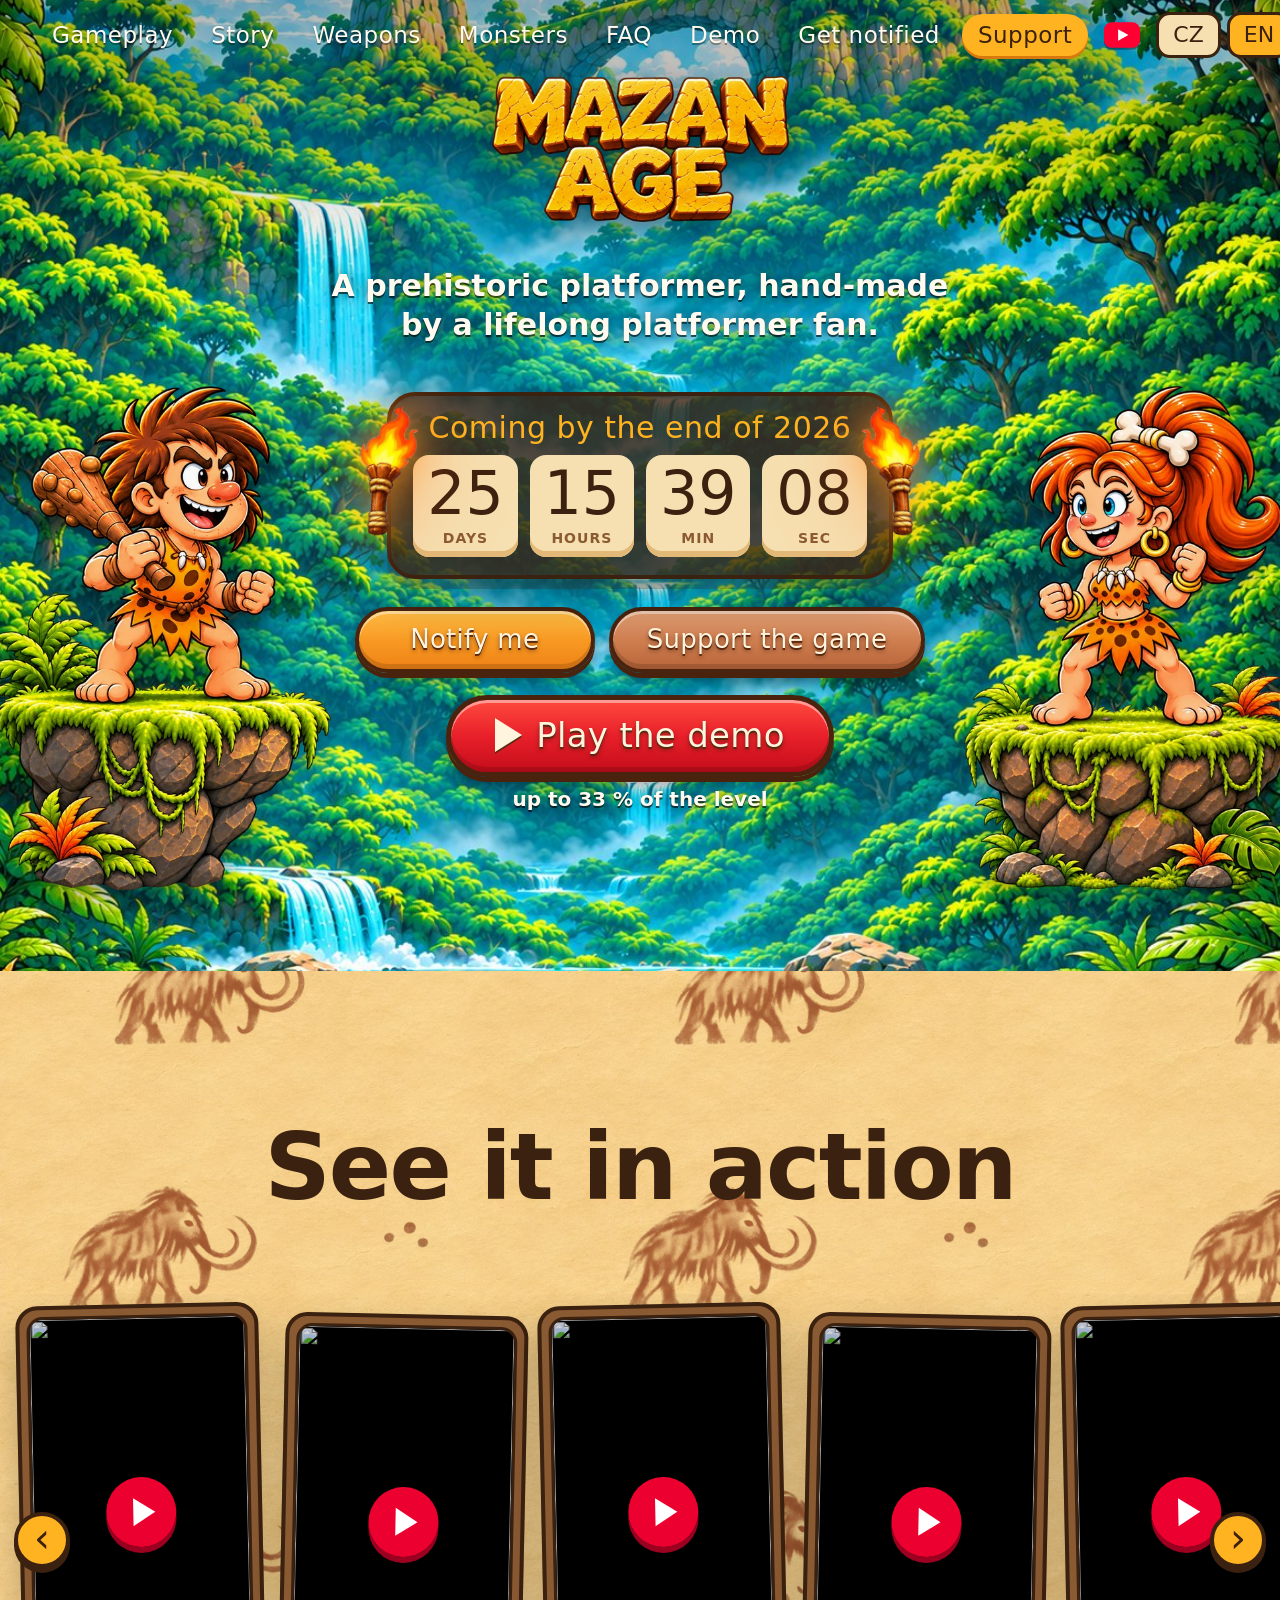
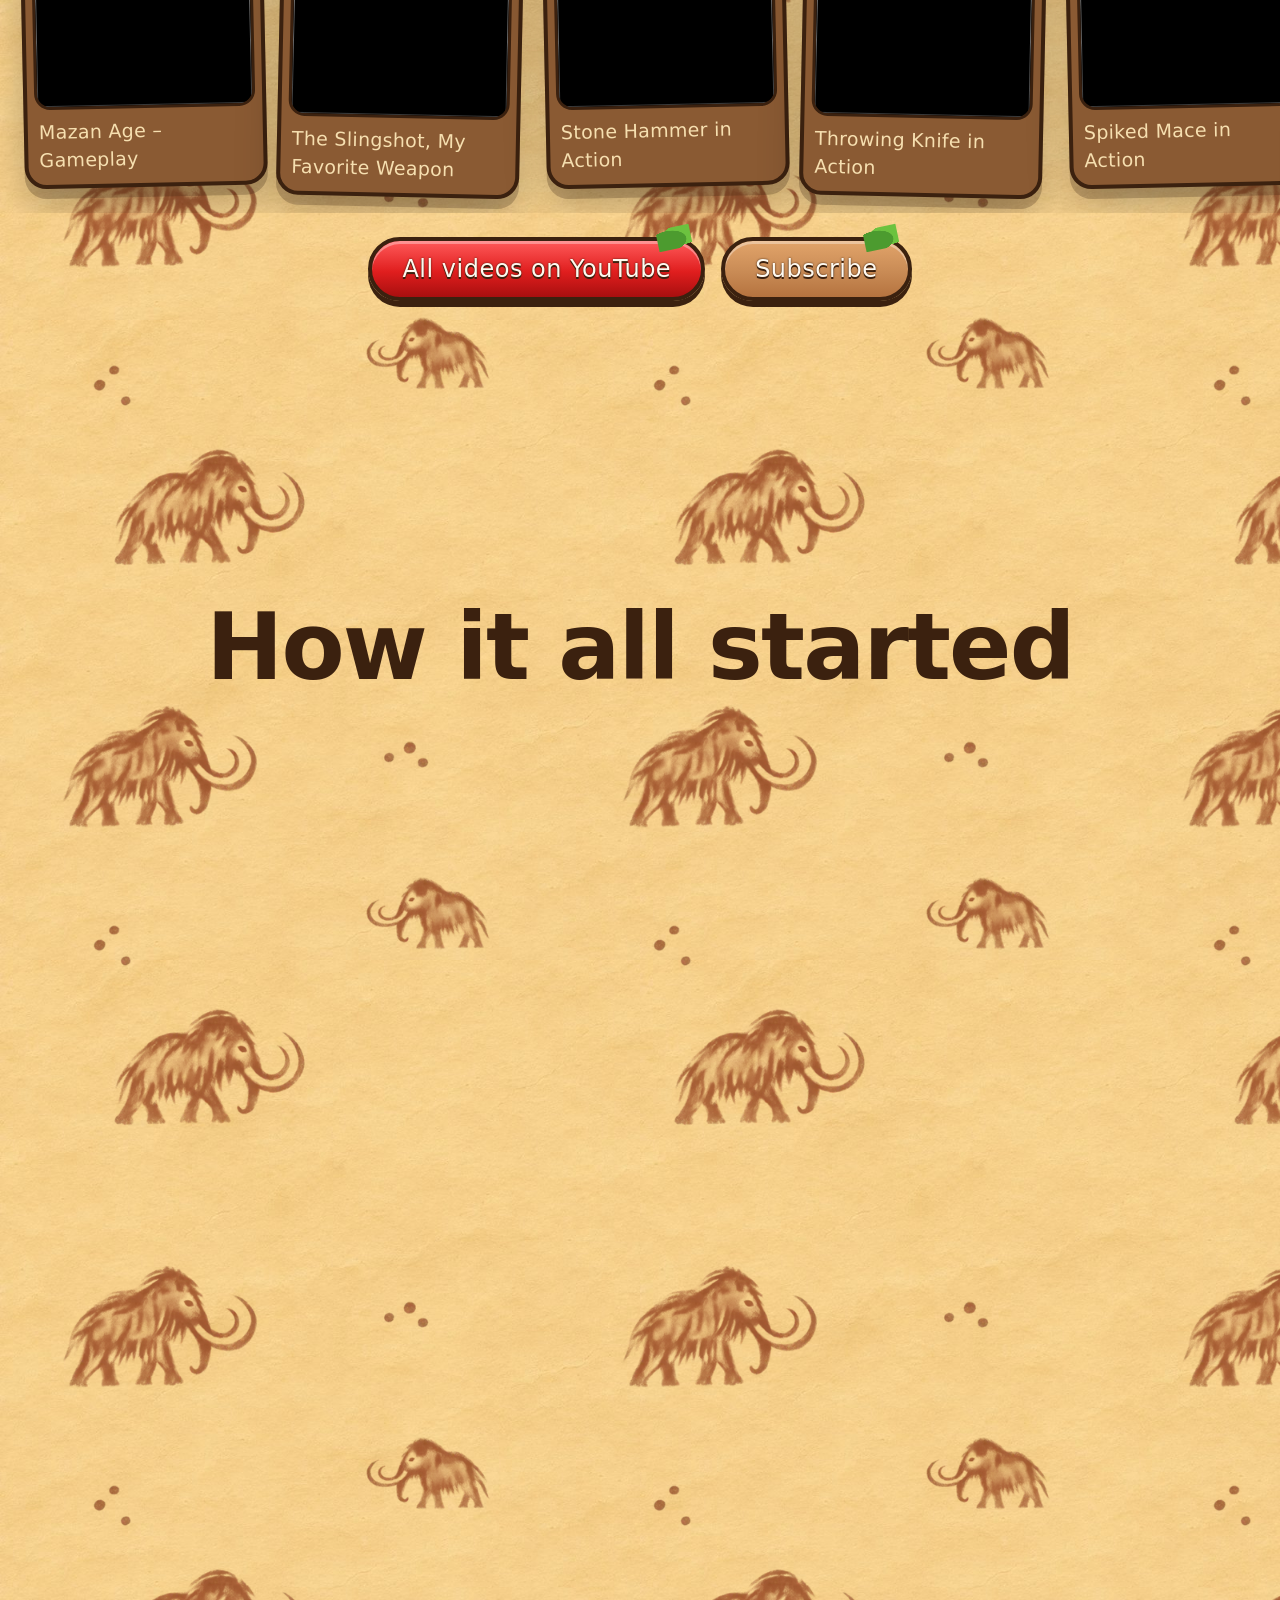
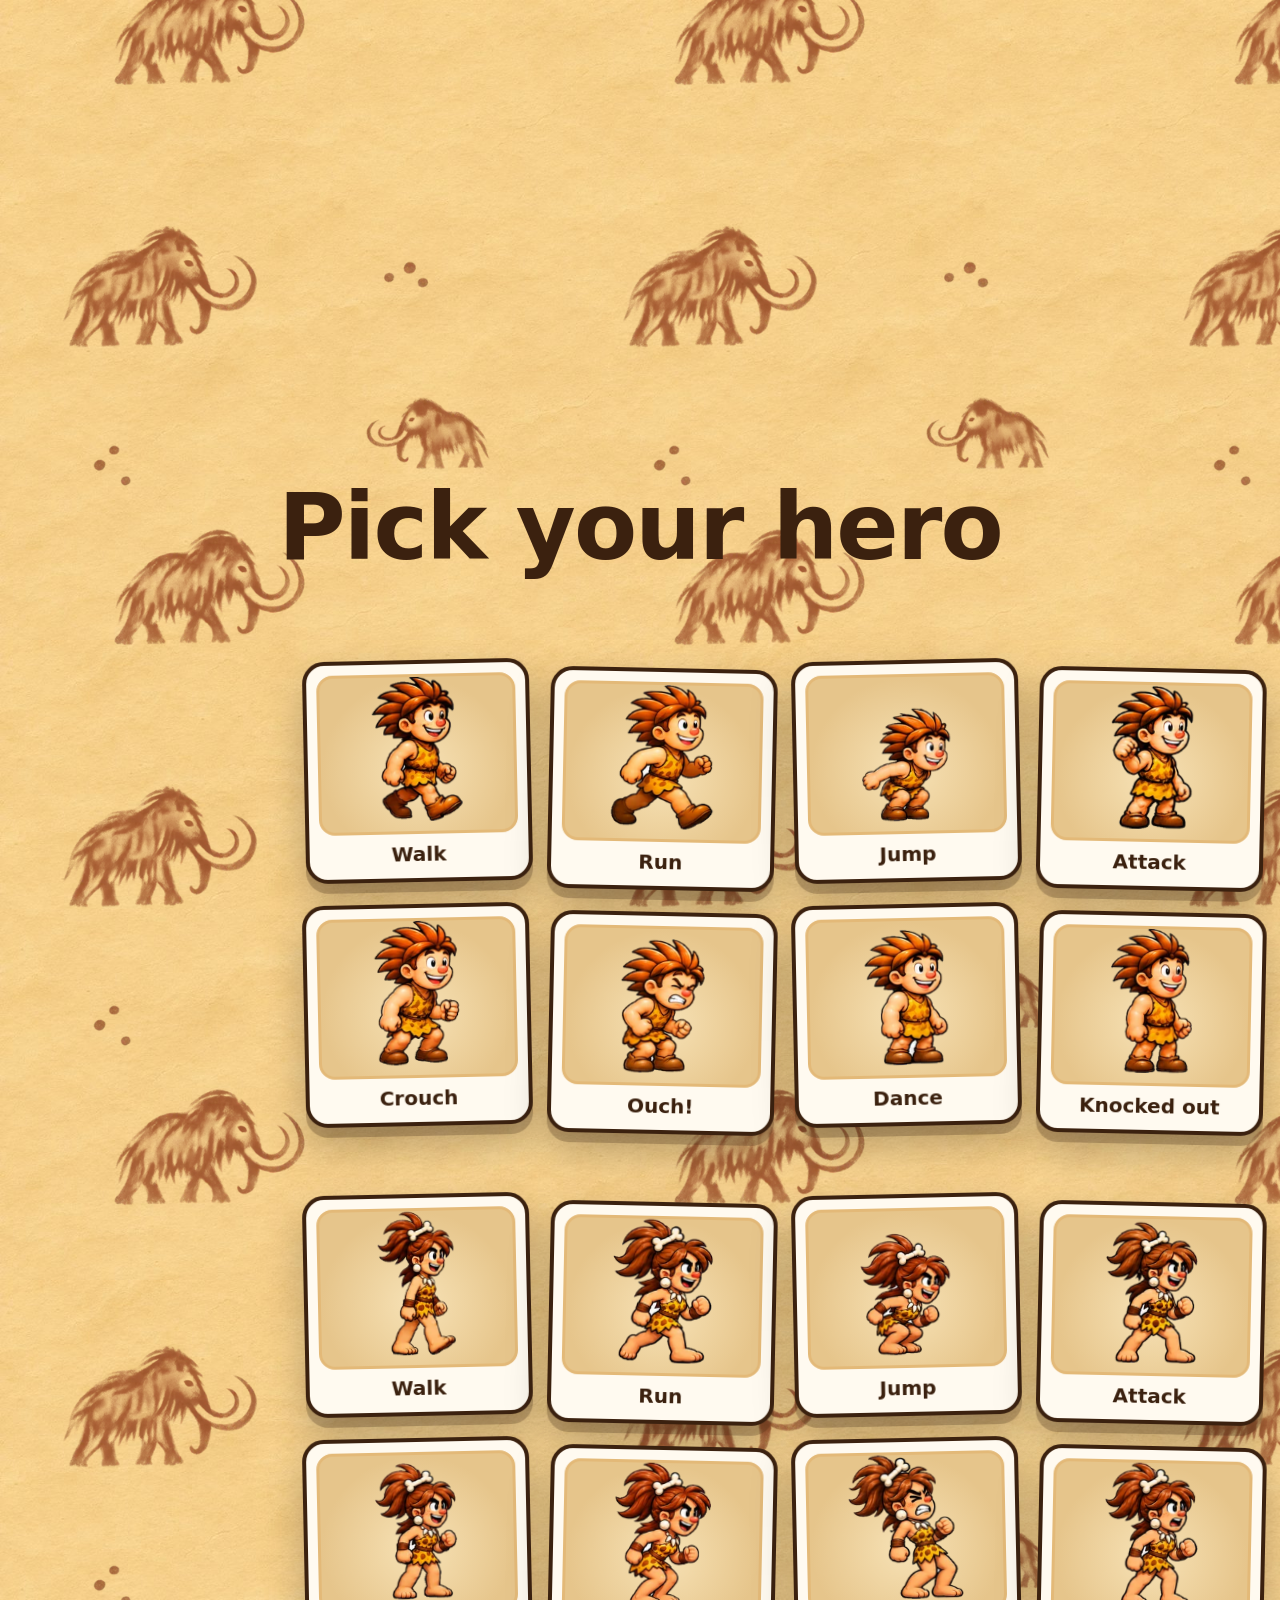
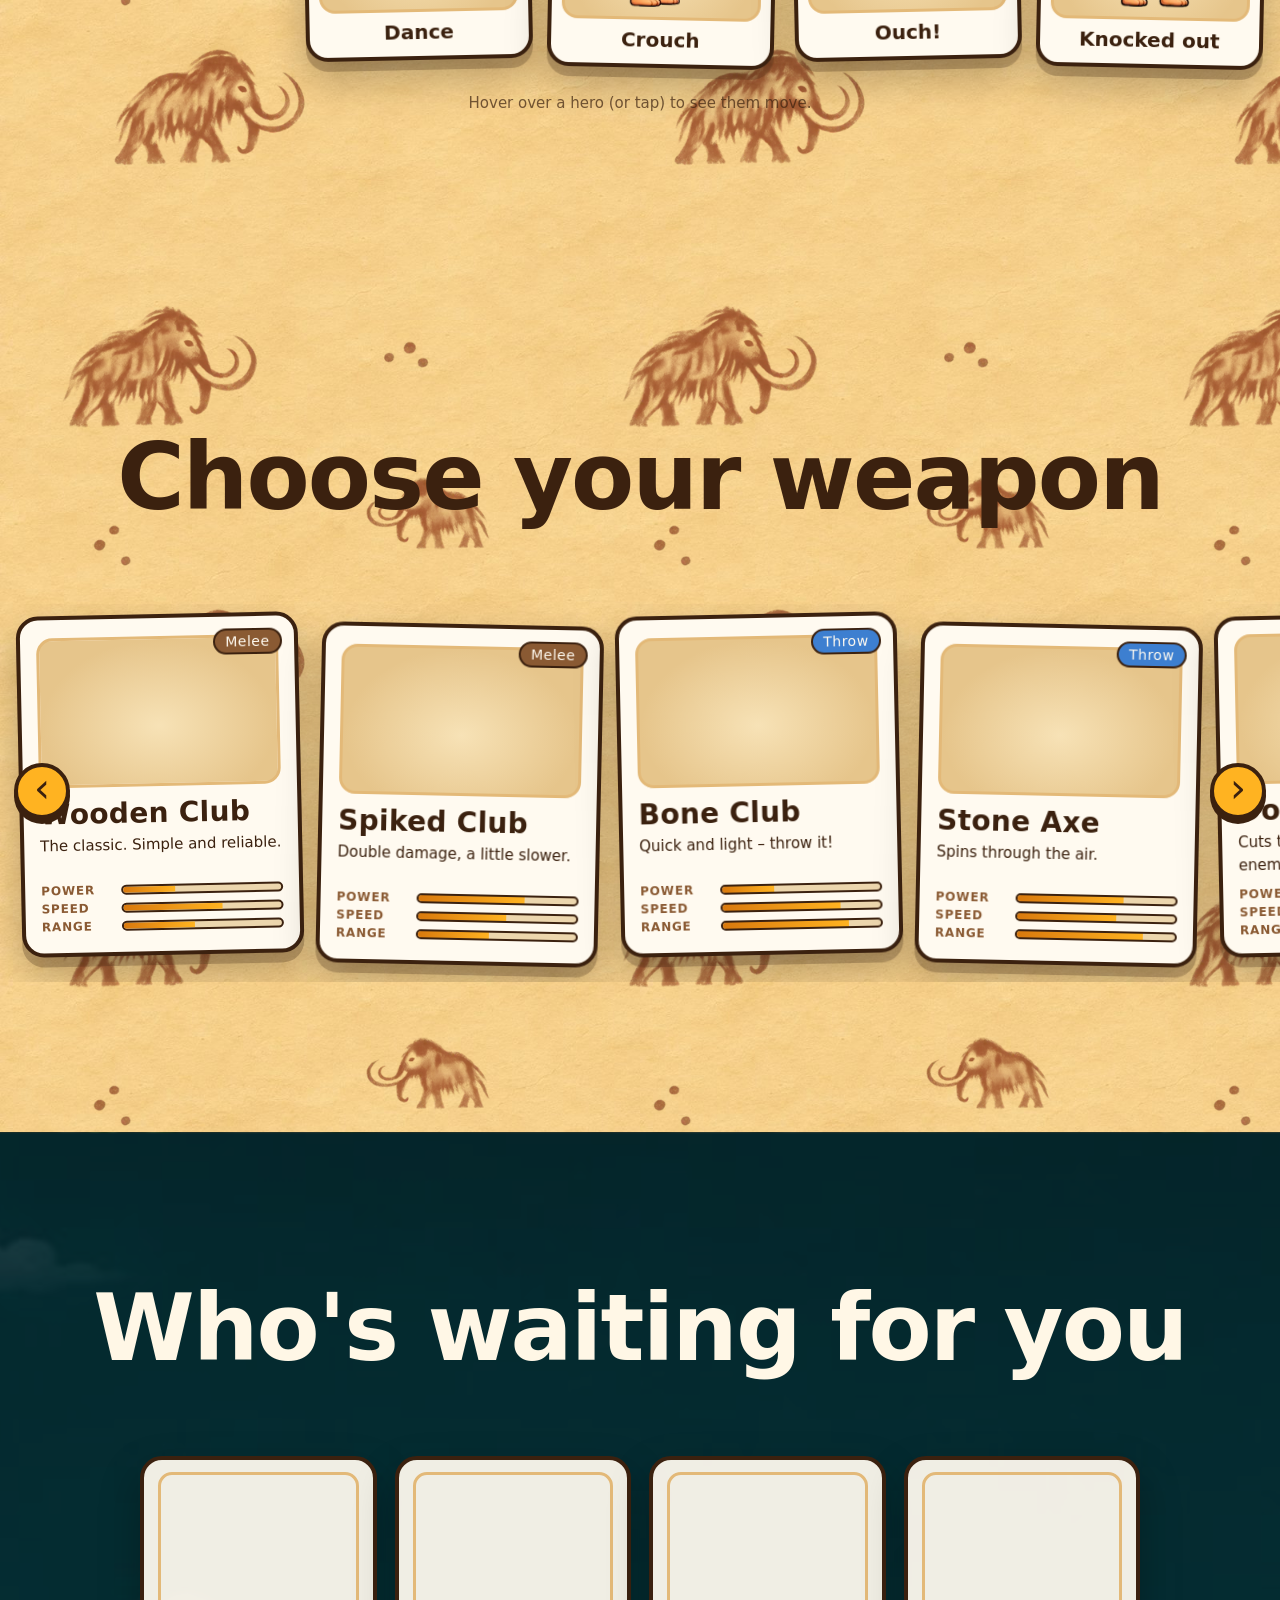
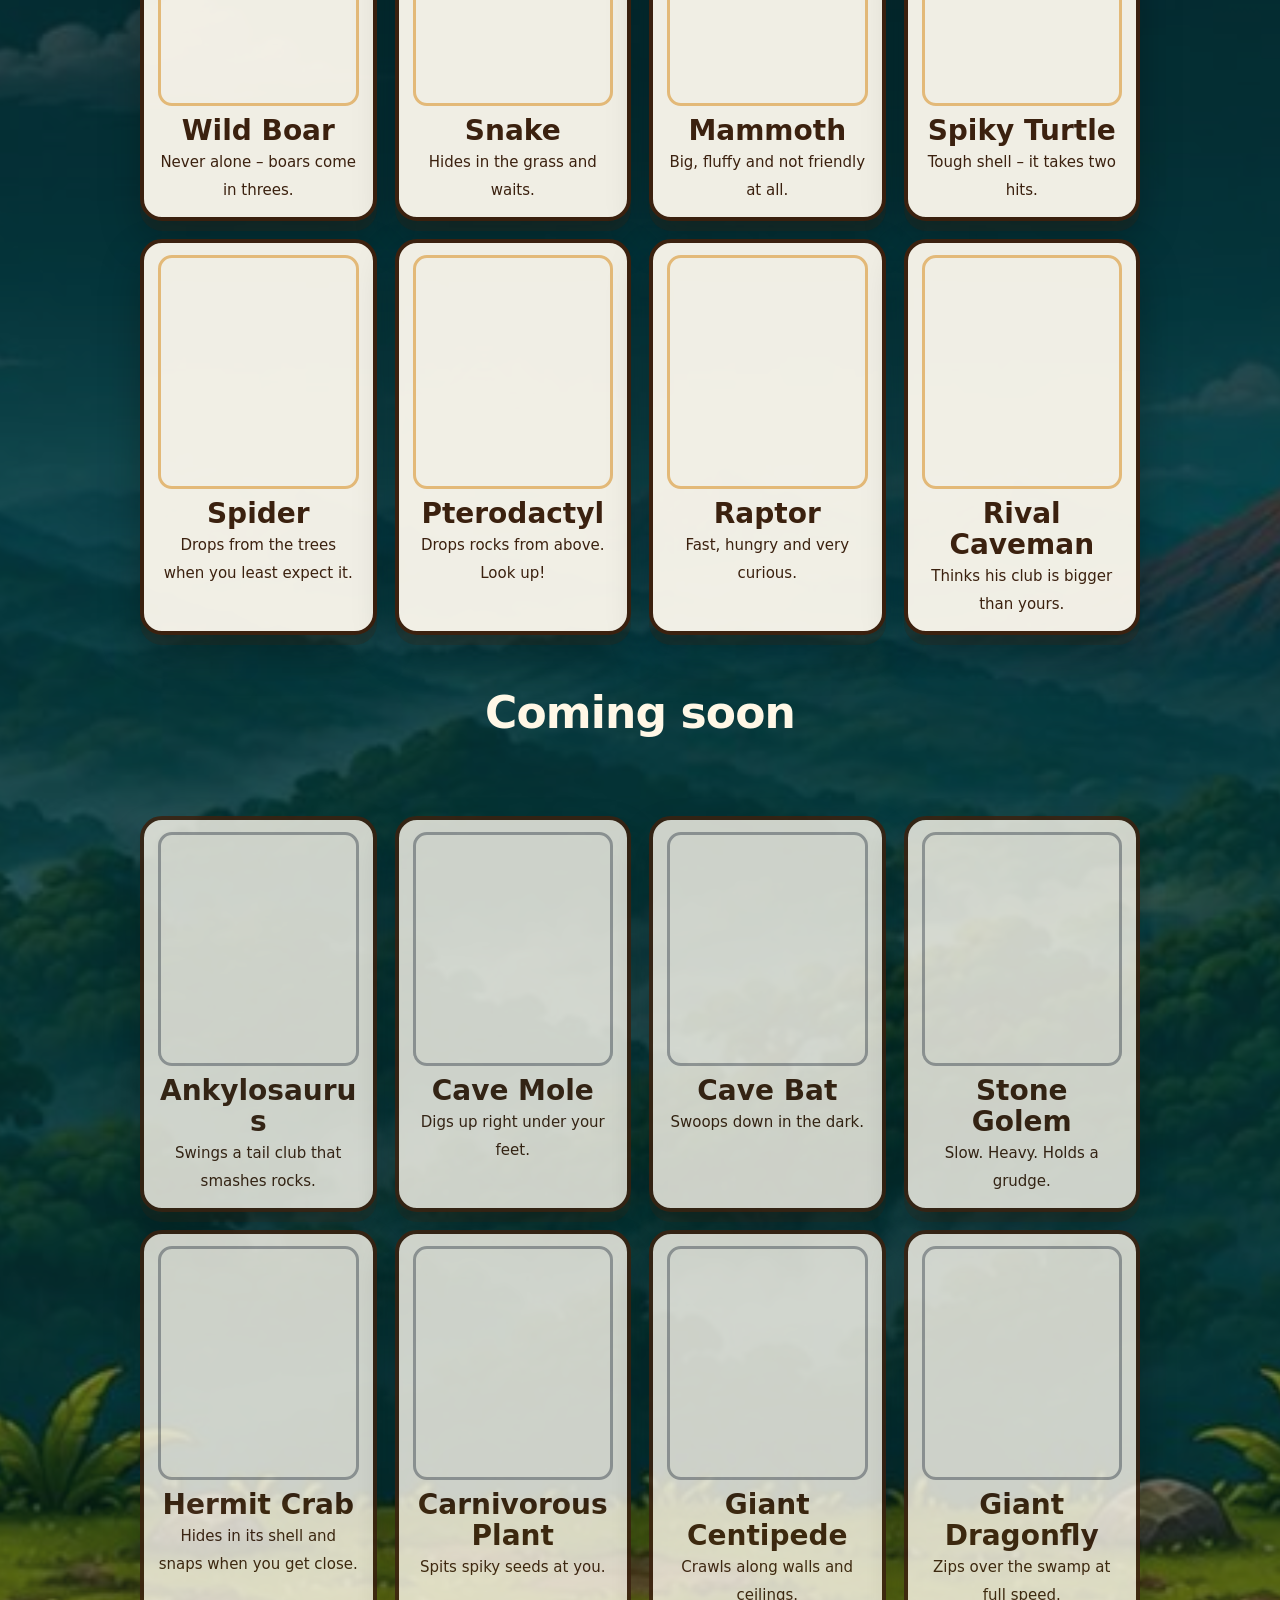
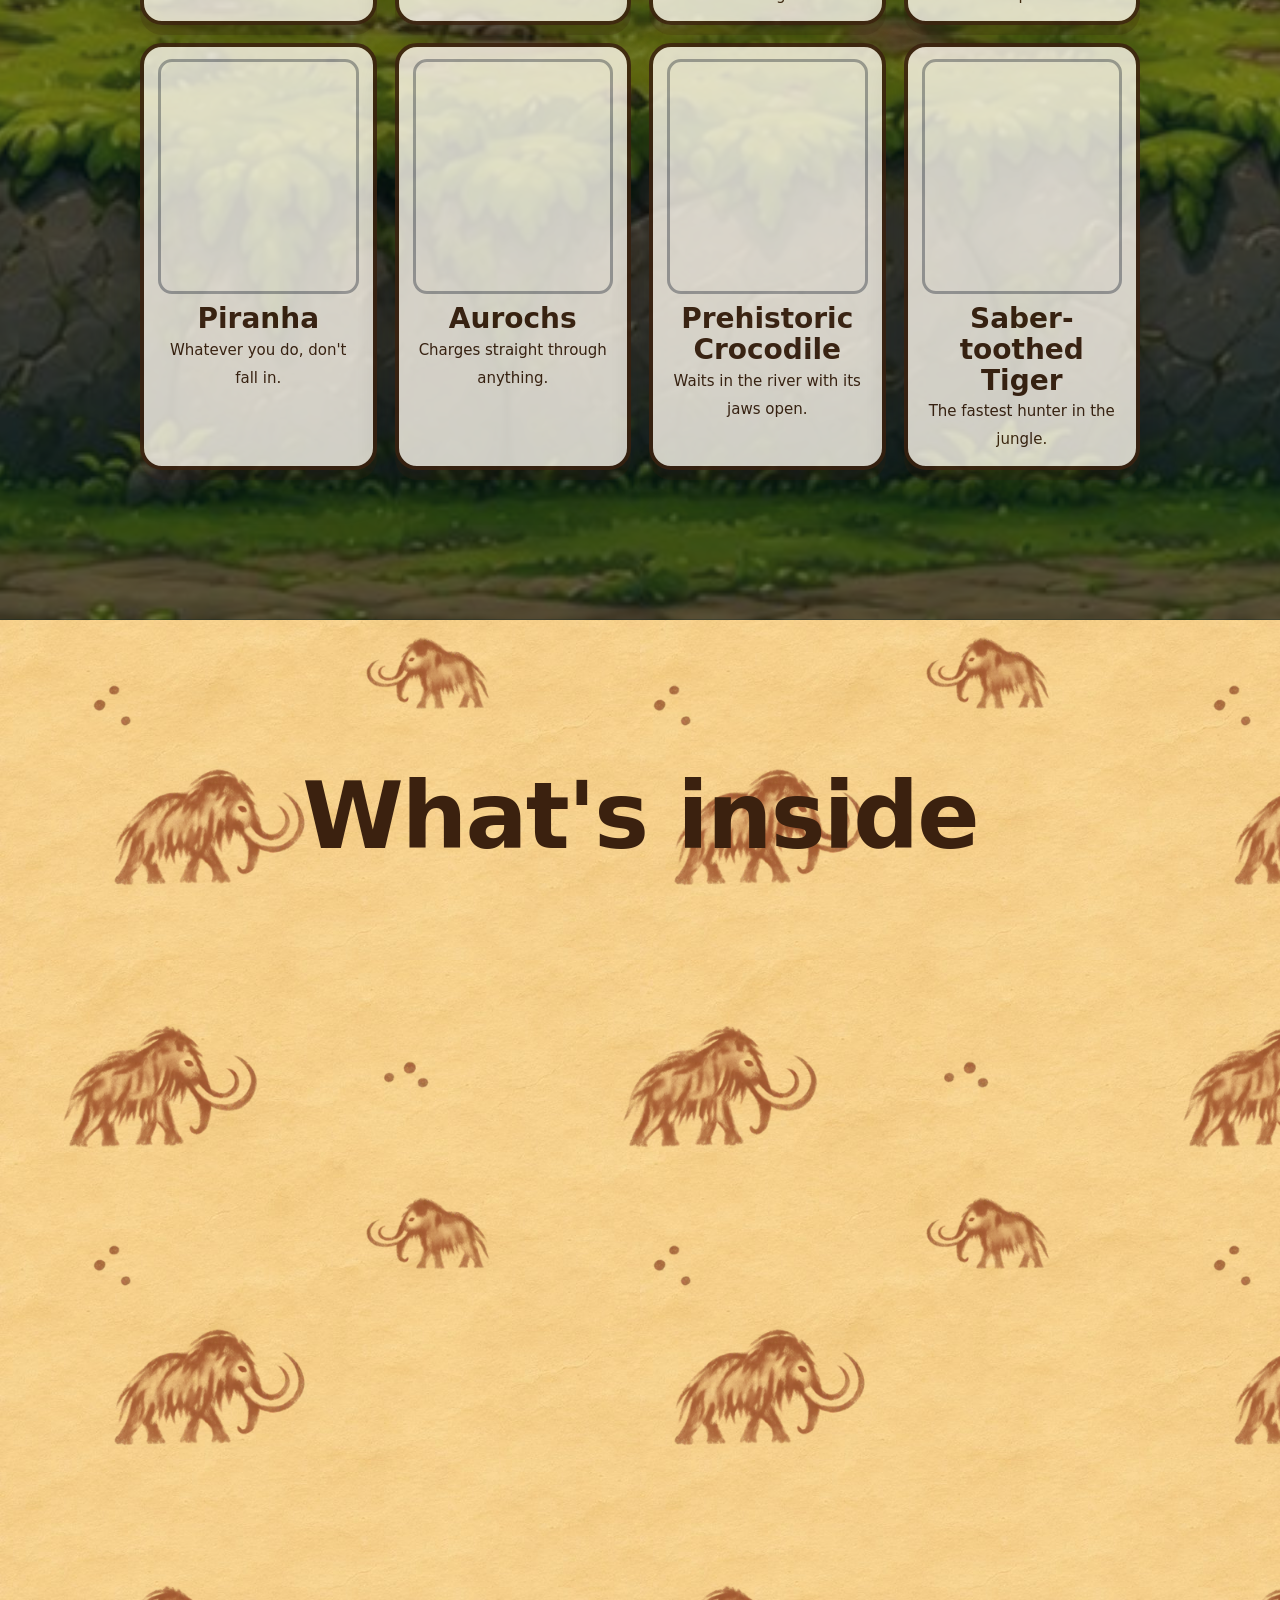
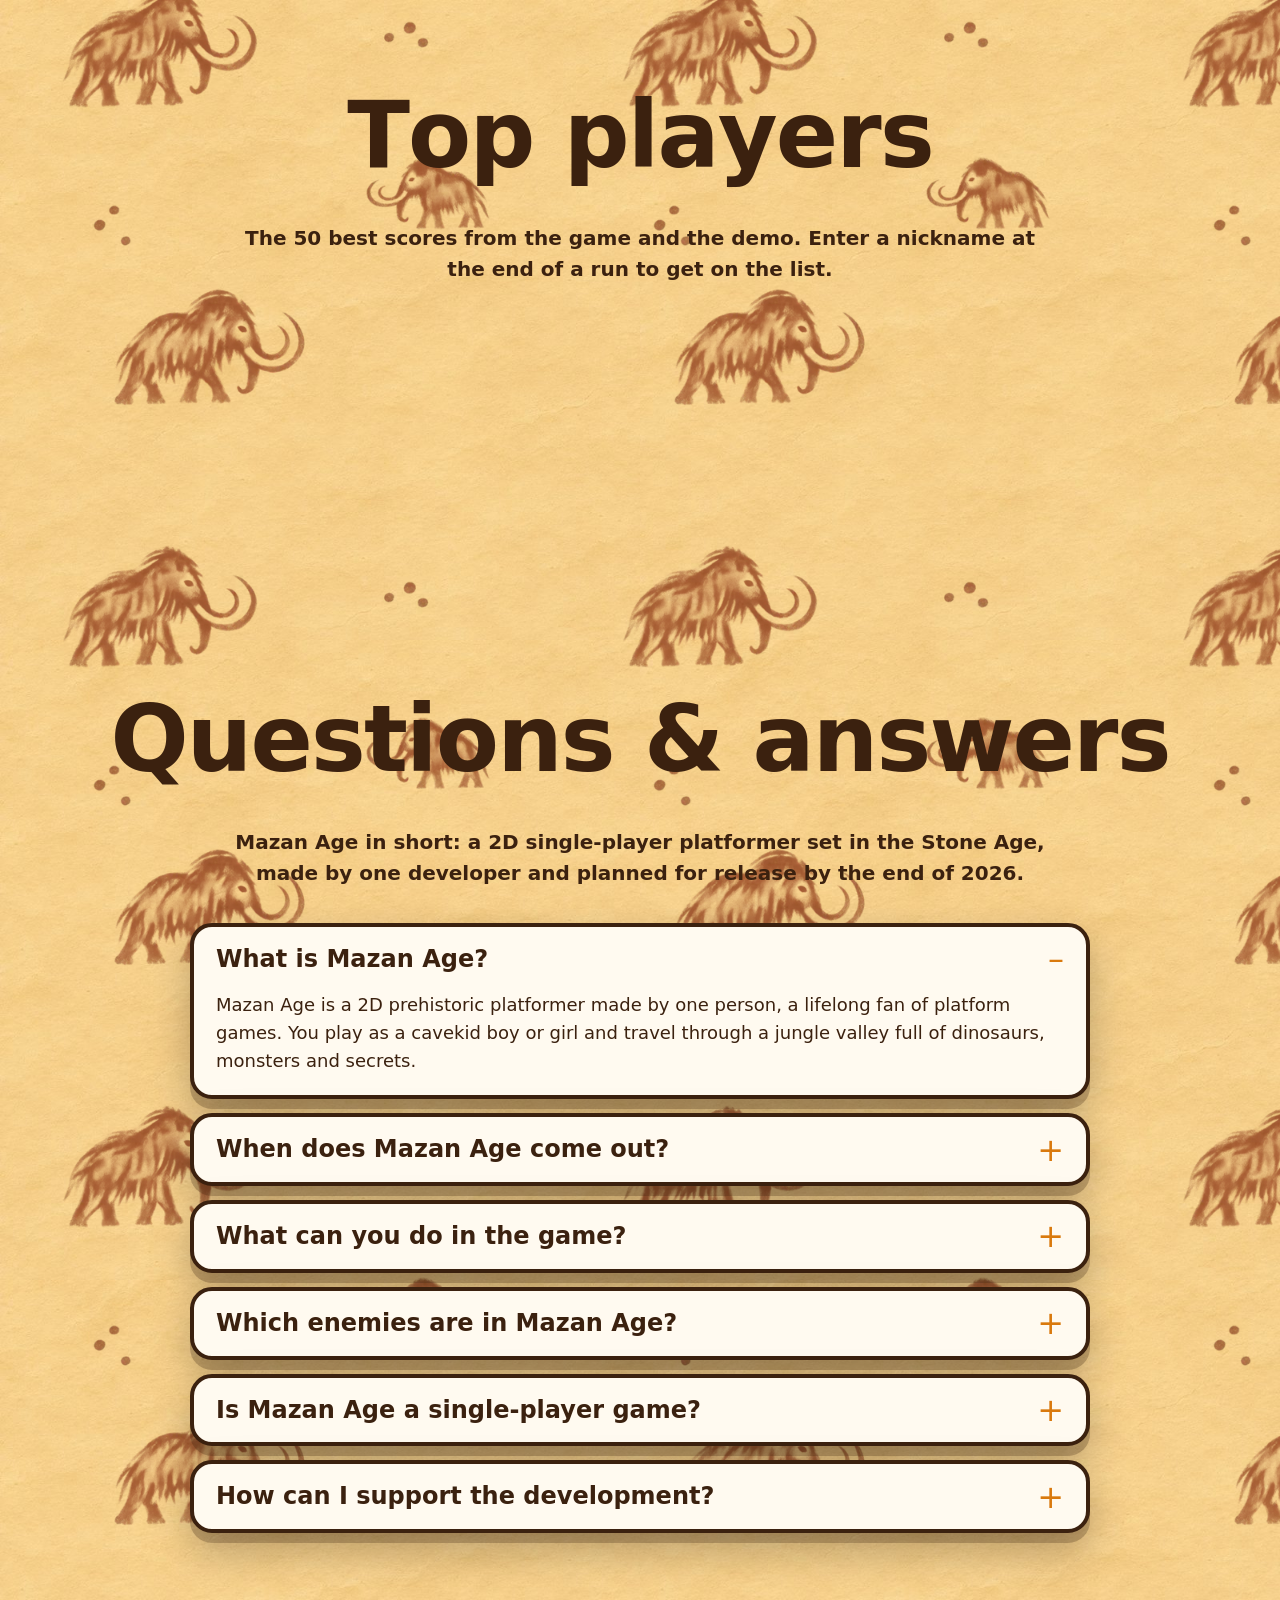
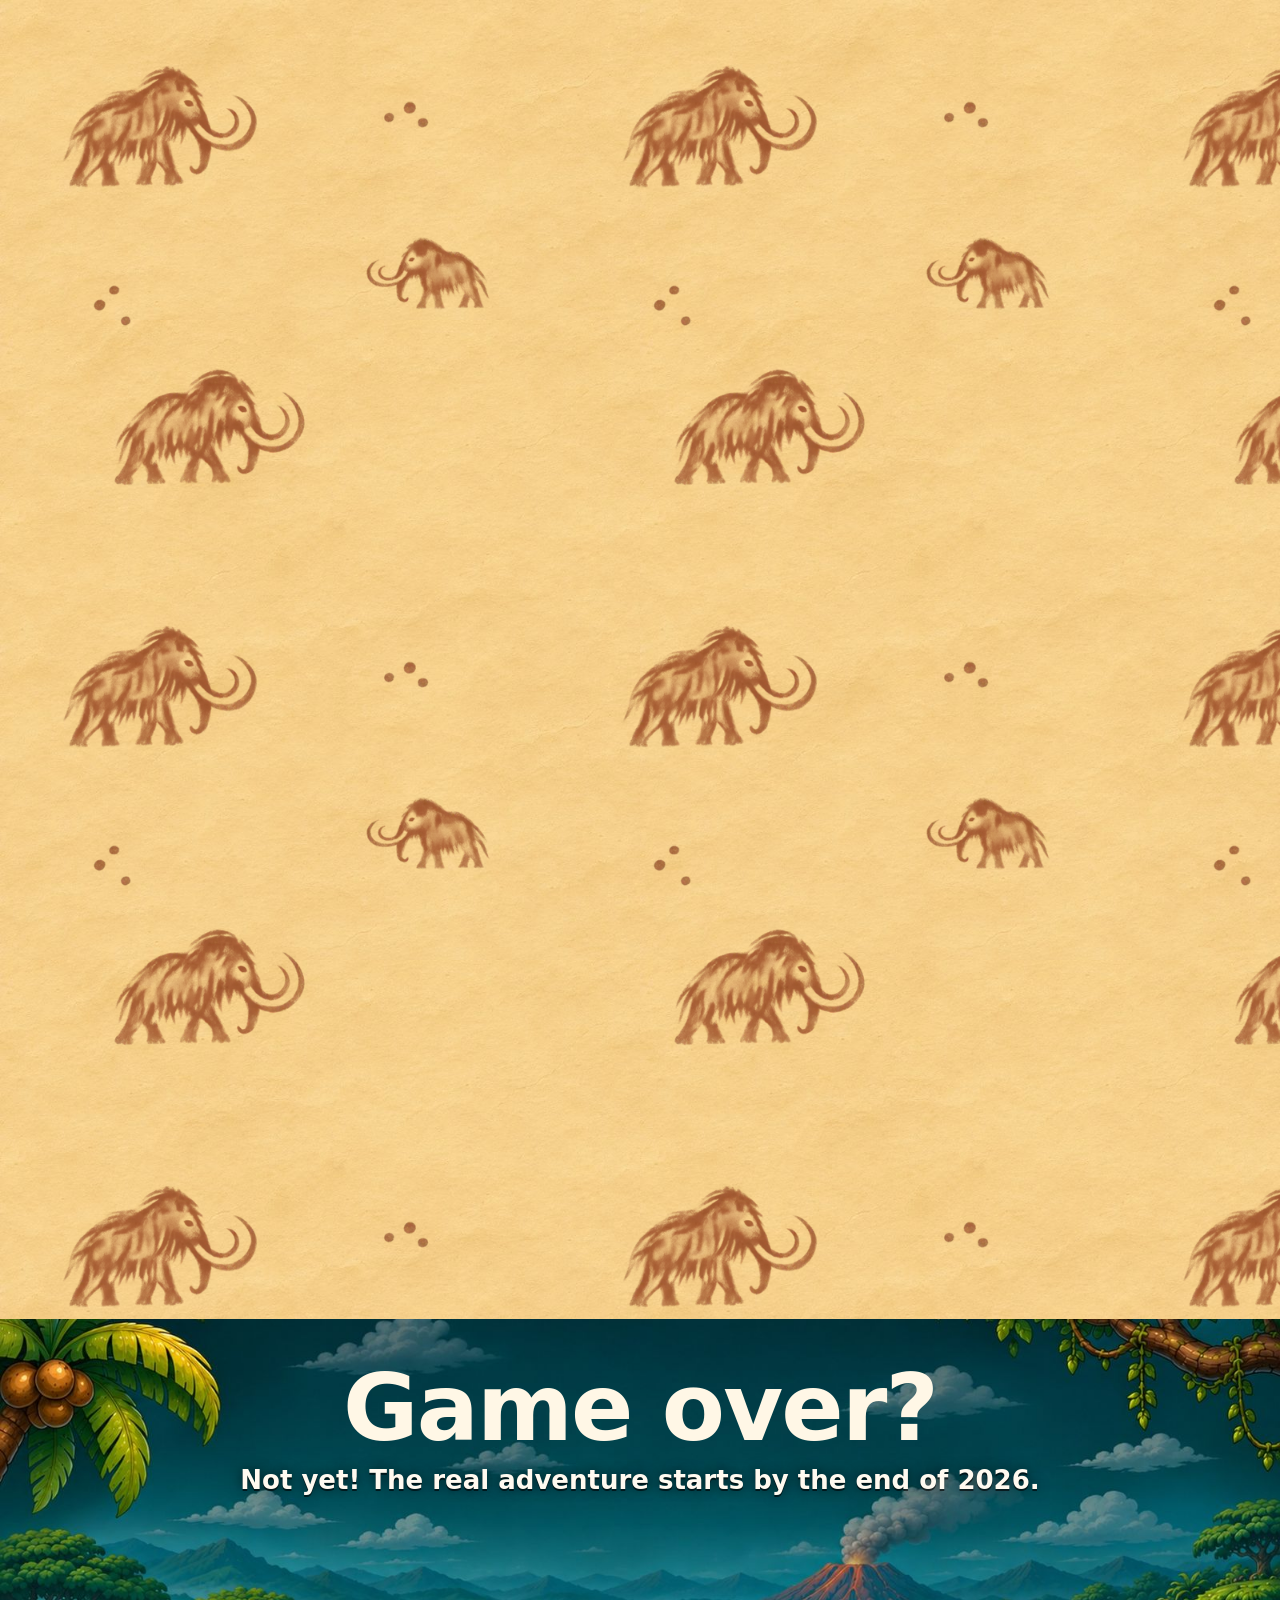
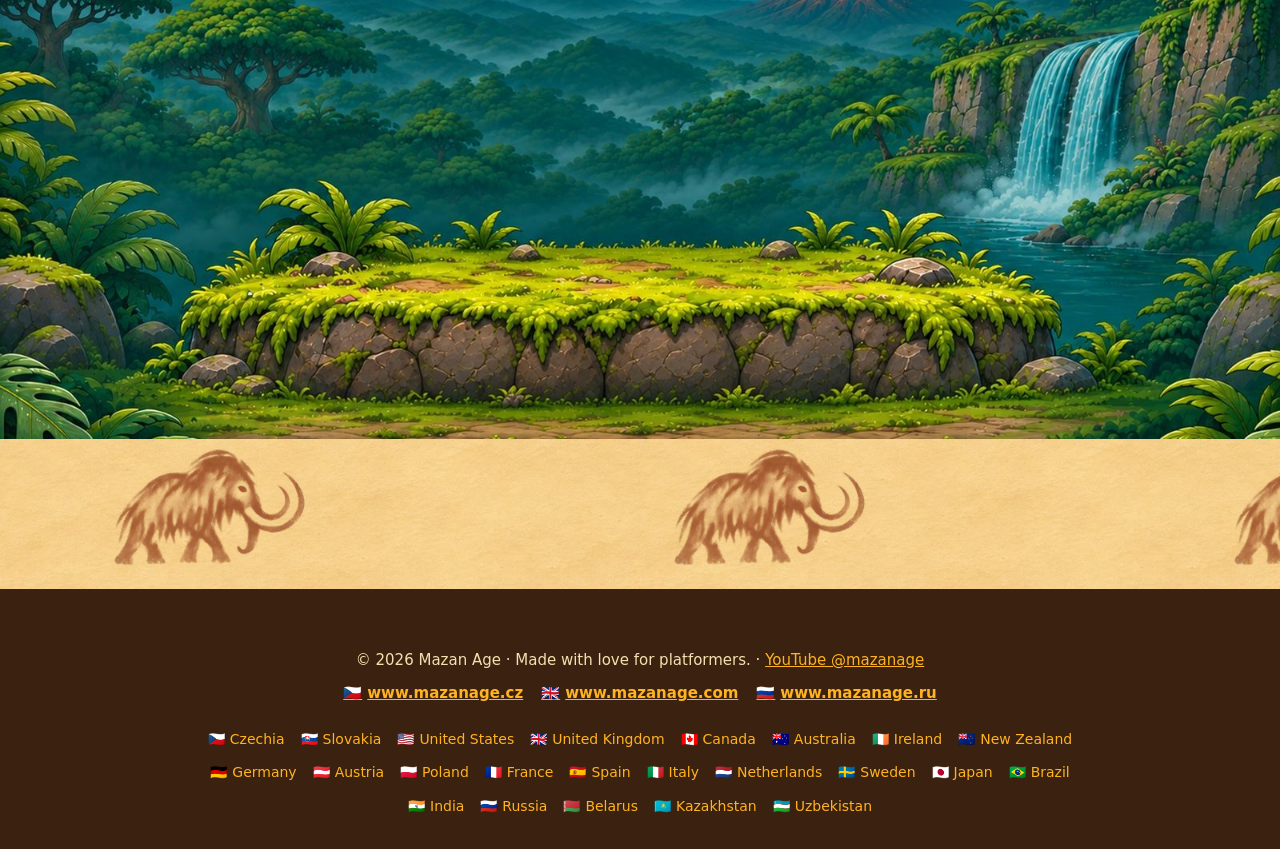
==== commit 29931593: "Dary přes Ko-fi (ko-fi.com/mazanage) + tlačítko Any amount" ====
--- a/index.html
+++ b/index.html
@@ -7,7 +7,7 @@
      CSP: vlastní soubory, Google Fonts, náhledy a přehrávač YouTube (nocookie), formulář na Formspree.
      Bez upgrade-insecure-requests: na hostingu bez platného HTTPS by se CSS a JS nenačetly.
      Verze s Google Tag Managerem (klíč "gtm" v lang JSON) má v CSP navíc domény Googlu – skládá navrh/web_build.py. -->
-<meta http-equiv="Content-Security-Policy" content="default-src 'self'; script-src 'self'; style-src 'self' https://fonts.googleapis.com; font-src https://fonts.gstatic.com; img-src 'self' https://i.ytimg.com; frame-src https://www.youtube-nocookie.com; connect-src https://formspree.io; form-action https://formspree.io; base-uri 'self'; object-src 'none'">
+<meta http-equiv="Content-Security-Policy" content="default-src 'self'; script-src 'self'; style-src 'self' https://fonts.googleapis.com; font-src https://fonts.gstatic.com; img-src 'self' https://i.ytimg.com; frame-src https://www.youtube-nocookie.com; connect-src https://formspree.io https://mazanage.cz; form-action https://formspree.io; base-uri 'self'; object-src 'none'">
 <meta name="referrer" content="strict-origin-when-cross-origin">
 
 <title>Mazan Age – Prehistoric 2D Platformer Game | Coming 2026</title>
@@ -146,7 +146,7 @@
 <link rel="preconnect" href="https://fonts.gstatic.com" crossorigin>
 <link href="https://fonts.googleapis.com/css2?family=Fredoka:wght@600;700&amp;family=Lilita+One&amp;family=Nunito:wght@500;700;800&amp;display=swap" rel="stylesheet">
 <link href="https://fonts.googleapis.com/css2?family=Noto+Color+Emoji&amp;display=swap&amp;text=%F0%9F%87%A8%F0%9F%87%BF%F0%9F%87%B8%F0%9F%87%B0%F0%9F%87%BA%F0%9F%87%B8%F0%9F%87%AC%F0%9F%87%A7%F0%9F%87%A8%F0%9F%87%A6%F0%9F%87%A6%F0%9F%87%BA%F0%9F%87%AE%F0%9F%87%AA%F0%9F%87%B3%F0%9F%87%BF%F0%9F%87%A9%F0%9F%87%AA%F0%9F%87%A6%F0%9F%87%B9%F0%9F%87%B5%F0%9F%87%B1%F0%9F%87%AB%F0%9F%87%B7%F0%9F%87%AA%F0%9F%87%B8%F0%9F%87%AE%F0%9F%87%B9%F0%9F%87%B3%F0%9F%87%B1%F0%9F%87%B8%F0%9F%87%AA%F0%9F%87%AF%F0%9F%87%B5%F0%9F%87%A7%F0%9F%87%B7%F0%9F%87%AE%F0%9F%87%B3%F0%9F%87%B7%F0%9F%87%BA%F0%9F%87%A7%F0%9F%87%BE%F0%9F%87%B0%F0%9F%87%BF%F0%9F%87%BA%F0%9F%87%BF" rel="stylesheet">
-<link rel="stylesheet" href="css/style.css?v=fef1f093">
+<link rel="stylesheet" href="css/style.css?v=b7479473">
 </head>
 <body>
 
@@ -189,7 +189,7 @@
     </div>
     <div class="hero__cta">
       <div class="hero__cta-row"><a class="game-btn game-btn--orange" href="#signup">Notify me</a><a class="game-btn game-btn--clay" href="#support">Support the game</a></div>
-      <a class="game-btn game-btn--red game-btn--big" href="demo/"><span class="game-btn__play" aria-hidden="true"></span>Play the demo</a><small class="hero__demo-len">3 min.</small>
+      <a class="game-btn game-btn--red game-btn--big" href="demo/"><span class="game-btn__play" aria-hidden="true"></span>Play the demo</a><small class="hero__demo-len">up to 33 % of the level</small><span class="hero__demo-count" id="demo-count" hidden><span class="hero__demo-bar"><span id="demo-bar"></span></span><small id="demo-count-text"></small></span>
     </div>
   </div>
 </section>
@@ -243,7 +243,7 @@
     </div>
     <div class="panel__body">
       <div class="tips"></div>
-      <p class="tips__note">One-time payment via Stripe.</p>
+      <p class="tips__note">One-time tip via Ko-fi – card or PayPal.</p>
     </div>
   </div>
 </section>
@@ -307,6 +307,16 @@
       <h3>Coins, diamonds &amp; secrets</h3>
       <p>Smash suspicious rocks, climb to the highest floors and find every treasure.</p>
     </div>
+  </div>
+</section>
+
+<!-- Žebříček 50 nejlepších hráčů (web/api/zebricek.php na mazanage.cz, modul js/modules/board.js) -->
+<section class="board" id="board">
+  <h2 class="title">Top players</h2>
+  <p class="board__intro">The 50 best scores from the game and the demo. Enter a nickname at the end of a run to get on the list.</p>
+  <div class="board__wrap reveal">
+    <ol class="board__list" id="board-list"></ol>
+    <p class="board__msg" id="board-msg" role="status"></p>
   </div>
 </section>
 
@@ -352,7 +362,7 @@
     </div>
     <div class="panel__body">
       <div class="tips"></div>
-      <p class="tips__note">One-time payment via Stripe.</p>
+      <p class="tips__note">One-time tip via Ko-fi – card or PayPal.</p>
     </div>
   </div>
 </section>
@@ -406,8 +416,8 @@
 
 <div class="toast" id="toast" role="status"></div>
 
-<script src="js/config.js?v=fef1f093" defer></script>
-<script src="js/sprites.js?v=fef1f093" defer></script>
-<script type="module" src="js/main.js?v=fef1f093"></script>
+<script src="js/config.js?v=b7479473" defer></script>
+<script src="js/sprites.js?v=b7479473" defer></script>
+<script type="module" src="js/main.js?v=b7479473"></script>
 </body>
 </html>
--- a/css/style.css
+++ b/css/style.css
@@ -1 +1 @@
-﻿:root{--sand: #f6dfb0;--sand-dark: #e3b978;--stone: #c98b55;--stone-dark: #8a5a33;--gold: #ffb321;--gold-dark: #d9790d;--ink: #3b210f;--leaf: #4c9b2f;--leaf-dark: #2f6b1c;--night: #123236;--white: #fffaf0;--radius: 22px;--shadow: 0 10px 0 rgba(59, 33, 15, .25), 0 18px 40px rgba(0, 0, 0, .25);--paper: url(../assets/mammoths.webp) 0 0 / 560px auto repeat, url(../assets/paper.jpg) 0 0 / 640px auto repeat, var(--sand);--title: "Fredoka", "Arial Rounded MT Bold", system-ui, sans-serif;--head: "Lilita One", "Arial Black", system-ui, sans-serif;--body: "Nunito", system-ui, -apple-system, "Segoe UI", sans-serif}*{box-sizing:border-box}html{scroll-behavior:smooth}body{margin:0;background:var(--paper);color:var(--ink);font:500 18px/1.55 var(--body);overflow-x:hidden}img{max-width:100%;height:auto;display:block}a{color:inherit}.sr{position:absolute;width:1px;height:1px;overflow:hidden;clip:rect(0 0 0 0)}.hp{position:absolute;left:-9999px}.reveal{opacity:0;translate:0 40px;transition:opacity .7s,translate .7s}.reveal.is-in{opacity:1;translate:0 0}@keyframes breathe{to{transform:scale(1.06) translate(-1%, -1%)}}@keyframes bob{50%{transform:translateY(-10px) rotate(-1deg)}}@keyframes spin{50%{transform:scaleX(0.2)}}@keyframes clouds{to{background-position-x:-1200px}}@keyframes ground{to{background-position-x:-120px}}.stone-btn{display:inline-block;position:relative;font:24px var(--head);letter-spacing:.5px;text-decoration:none;text-align:center;color:var(--white);text-shadow:0 2px 0 var(--ink),0 0 2px var(--ink);padding:14px 30px;border:4px solid var(--ink);border-radius:999px;cursor:pointer;background:linear-gradient(#e2a46a, var(--stone) 55%, #b5733f);box-shadow:inset 0 3px 0 hsla(0,0%,100%,.35),0 6px 0 var(--ink);transition:transform .12s,box-shadow .12s}.stone-btn::after{content:"";position:absolute;right:10px;top:-14px;width:34px;height:22px;background:radial-gradient(ellipse at 30% 60%, var(--leaf) 55%, transparent 57%),radial-gradient(ellipse at 75% 40%, #6cc23f 55%, transparent 57%);transform:rotate(-12deg)}.stone-btn:hover{transform:translateY(-3px) scale(1.03);box-shadow:inset 0 3px 0 hsla(0,0%,100%,.35),0 9px 0 var(--ink)}.stone-btn:active{transform:translateY(3px);box-shadow:inset 0 3px 0 hsla(0,0%,100%,.35),0 2px 0 var(--ink)}.stone-btn--gold{background:linear-gradient(#ffd25a, var(--gold) 55%, var(--gold-dark))}.stone-btn--demo{background:linear-gradient(#9be05a, #5fae32 55%, #3f7d1f)}.stone-btn[disabled],.stone-btn.is-off{filter:grayscale(0.7);opacity:.65;cursor:not-allowed}.game-btn{--c1: #ffb83d;--c2: #f7931e;--c3: #ec7d12;display:inline-flex;align-items:center;justify-content:center;gap:14px;min-width:240px;font:26px var(--head);letter-spacing:.3px;text-decoration:none;color:#fff4dd;text-shadow:0 2px 0 #5a2a10,0 3px 4px rgba(60,20,0,.55);padding:13px 34px 15px;border:4px solid #4a230e;border-radius:999px;background:linear-gradient(var(--c1), var(--c2) 50%, var(--c3));box-shadow:inset 0 3px 0 hsla(0,0%,100%,.45),inset 0 -5px 0 rgba(0,0,0,.14),0 5px 0 #4a230e,0 9px 14px rgba(0,0,0,.35);transition:transform .12s,box-shadow .12s,filter .12s}.game-btn:hover{transform:translateY(-2px);filter:brightness(1.08) saturate(1.08);box-shadow:inset 0 3px 0 hsla(0,0%,100%,.55),inset 0 -5px 0 rgba(0,0,0,.12),0 7px 0 #4a230e,0 12px 16px rgba(0,0,0,.35)}.game-btn:active{transform:translateY(3px);box-shadow:inset 0 3px 0 hsla(0,0%,100%,.4),0 2px 0 #4a230e}.game-btn--orange{--c1: #ffbe45;--c2: #f89a24;--c3: #ef8215}.game-btn--clay{--c1: #e2a074;--c2: #cf7f50;--c3: #b9653a}.game-btn--red{--c1: #ff4a3d;--c2: #e8202a;--c3: #c40d1a}.game-btn--big{font-size:34px;min-width:380px;padding:15px 44px 17px;border-width:5px}.game-btn__play{width:0;height:0;border-style:solid;border-width:.5em 0 .5em .8em;border-color:rgba(0,0,0,0) rgba(0,0,0,0) rgba(0,0,0,0) #fff4dd;filter:drop-shadow(0 2px 0 #5a2a10)}@media(max-width: 640px){.game-btn{min-width:0;font-size:21px;padding:11px 22px 13px}.game-btn--big{font-size:26px;min-width:0;padding:13px 30px 15px}}.sprite{width:calc(var(--w)*var(--s)*1px);height:calc(var(--h)*var(--s)*1px);background-image:var(--img);background-repeat:no-repeat;background-size:calc(var(--w)*var(--s)*var(--n)*1px) 100%;animation:play calc(var(--n)/var(--fps)*1s) steps(var(--n)) infinite}.sprite.flip{transform:scaleX(-1)}@keyframes play{to{background-position-x:calc(var(--w)*var(--s)*var(--n)*-1px)}}.topbar{position:fixed;inset:0 0 auto 0;z-index:50;display:flex;align-items:center;gap:16px;padding:8px 20px;background:rgba(59,33,15,0);transition:background .3s,box-shadow .3s}.topbar.is-solid{background:rgba(59,33,15,.88);box-shadow:0 4px 18px rgba(0,0,0,.25)}.topbar__logo img{height:54px;width:auto;opacity:0;transition:opacity .3s}.topbar.is-solid .topbar__logo img{opacity:1}.topbar__nav{margin-left:auto;display:flex;gap:6px}.topbar__nav a{font:23px var(--head);letter-spacing:.5px;color:var(--white);text-decoration:none;padding:8px 16px;border-radius:999px;white-space:nowrap;text-shadow:0 2px 0 rgba(0,0,0,.35)}.topbar__nav a:hover{background:hsla(0,0%,100%,.15)}.topbar__support{background:var(--gold);color:var(--ink) !important;text-shadow:none !important;box-shadow:0 3px 0 var(--gold-dark)}.lang{font:16px var(--head);color:var(--ink);background:var(--sand);border:3px solid var(--ink);border-radius:12px;padding:4px 10px;cursor:pointer}@media(max-width: 1200px){.topbar__nav a{font-size:19px;padding:6px 11px}.topbar__logo img{height:46px}}@media(max-width: 900px){.topbar__nav a:not(.topbar__support){display:none}}.lang{font-size:22px;padding:7px 14px;border-radius:14px;border-width:3px;min-width:56px}.lang:hover{background:var(--gold)}@media(max-width: 640px){.lang{font-size:18px;padding:5px 11px;min-width:46px}}.yt-mini svg{width:36px;height:26px;display:block;filter:drop-shadow(0 2px 0 rgba(0, 0, 0, 0.35))}.stone-btn--red{background:linear-gradient(#ff5a5a, #e01e1e 55%, #a80f0f)}.hero{padding:0 16px;position:relative;min-height:100vh;min-height:100svh;display:grid;place-items:center;overflow:hidden}.hero__bg{position:absolute;inset:-4%;background:url(../assets/hero_bg3.jpg) center 35%/cover no-repeat;animation:breathe 18s ease-in-out infinite alternate}.hero::after{content:"";position:absolute;inset:0;background:linear-gradient(rgba(0, 0, 0, 0.28), rgba(0, 0, 0, 0) 30%)}.hero__char{position:absolute;z-index:1;top:50%;translate:0 -50%;height:min(66vh,620px);width:auto;max-width:30vw;object-fit:contain;filter:drop-shadow(0 12px 14px rgba(0, 0, 0, 0.35));animation:idle 2.6s ease-in-out infinite;pointer-events:none}.hero__char--boy{left:max(8px,2vw);object-position:left bottom;transform-origin:50% 100%}.hero__char--girl{right:max(8px,2vw);object-position:right bottom;transform-origin:50% 100%;animation-delay:-1.3s}@keyframes idle{50%{transform:translateY(-6px) scaleY(1.015)}}.hero__content{position:relative;z-index:2;text-align:center;padding:72px 16px 40px;max-width:900px}.hero__logo{width:min(560px,88vw,62vh);margin:0 auto;filter:drop-shadow(0 10px 18px rgba(0, 0, 0, 0.45));animation:bob 3.2s ease-in-out infinite}.hero__tag{font:800 clamp(20px, 2.8vw, 30px)/1.3 var(--body);color:var(--white);text-shadow:0 2px 0 rgba(0,0,0,.6),0 0 14px rgba(0,0,0,.6);margin:8px auto 32px;max-width:640px}.hero__cta{display:flex;flex-direction:column;align-items:center;gap:22px;margin-top:32px}.hero__cta-row{display:flex;gap:14px;justify-content:center;flex-wrap:wrap}.hero__demo-len{margin-top:-12px;font:800 20px var(--body);color:var(--white);text-shadow:0 2px 0 rgba(0,0,0,.6),0 0 10px rgba(0,0,0,.6)}.countdown{position:relative;display:inline-block;background:rgba(59,33,15,.8);border:4px solid var(--ink);border-radius:28px;padding:14px 22px 18px;box-shadow:var(--shadow)}.torch{position:absolute;top:50%;width:84px;pointer-events:none;z-index:1;filter:drop-shadow(0 0 18px rgba(255, 150, 30, 0.85)) drop-shadow(0 0 40px rgba(255, 90, 0, 0.5));animation:flicker 1.3s ease-in-out infinite}.torch--left{left:-44px;translate:0 -62%;rotate:-22deg}.torch--right{right:-44px;translate:0 -62%;rotate:22deg;scale:-1 1;animation-delay:-0.6s}@keyframes flicker{0%,100%{filter:drop-shadow(0 0 18px rgba(255, 150, 30, 0.85)) drop-shadow(0 0 40px rgba(255, 90, 0, 0.5)) brightness(1)}30%{filter:drop-shadow(0 0 26px rgba(255, 170, 40, 0.95)) drop-shadow(0 0 56px rgba(255, 100, 0, 0.6)) brightness(1.12)}55%{filter:drop-shadow(0 0 14px rgba(255, 140, 20, 0.75)) drop-shadow(0 0 34px rgba(255, 80, 0, 0.45)) brightness(0.95)}80%{filter:drop-shadow(0 0 22px rgba(255, 160, 35, 0.9)) drop-shadow(0 0 48px rgba(255, 95, 0, 0.55)) brightness(1.06)}}.countdown__label{display:block;font:clamp(22px,2.6vw,30px) var(--head);color:var(--gold);letter-spacing:.5px;margin-bottom:10px}.countdown__boxes{display:flex;gap:12px;justify-content:center}.countdown__boxes div{background:var(--sand);border-radius:16px;padding:8px 14px 6px;min-width:104px;box-shadow:inset 0 -6px 0 var(--sand-dark)}.countdown__boxes b{display:block;font:clamp(40px, 5vw, 60px)/1 var(--head);color:var(--ink)}.countdown__boxes small{font:800 14px var(--body);text-transform:uppercase;letter-spacing:1px;color:var(--stone-dark)}.hero__content{min-height:100svh;width:100%;padding-top:76px;padding-bottom:76px;display:grid;grid-template-rows:1fr auto 1fr;justify-items:center}.hero__top{align-self:end}.hero__h1{margin:0}.hero .hero__tag{margin:44px auto 48px}.hero .hero__cta{align-self:start;margin-top:28px}.hero .hero__logo{width:min(460px,84vw,33vh)}@media(max-height: 860px){.hero .hero__logo{width:min(420px,84vw,26vh)}.hero .hero__tag{margin:22px auto 26px;font-size:clamp(18px,2.2vw,24px)}.hero .hero__cta{margin-top:22px}.countdown__boxes b{font-size:clamp(32px,4.4vw,48px)}.countdown__boxes div{min-width:86px;padding:6px 10px 4px}.countdown__label{font-size:clamp(20px,2.2vw,26px)}}@media(max-width: 1200px){.hero__char{max-width:23vw}.hero__char--boy{left:0}.hero__char--girl{right:0}}@media(max-width: 900px)and (min-width: 641px){.hero__char{top:auto;bottom:0;translate:none;height:30vh;max-width:34vw}}.hero__char{top:auto;bottom:9vh;translate:none;height:min(56vh,600px);max-width:30vw}.hero__char--boy{left:-1.5vw}.hero__char--girl{right:-1.5vw}@keyframes idle{50%{transform:translateY(-4px)}}@media(max-width: 640px){.hero__cta-row{flex-wrap:nowrap;gap:8px}.hero__cta-row .game-btn{font-size:17px;padding:10px 14px 12px;border-width:3px}.hero .hero__char{height:24vh;bottom:0}.countdown__label{padding:0 22px;font-size:18px}}.title .ch{display:inline-block}.title.is-in .ch{animation:letter .6s cubic-bezier(0.3, 1.6, 0.5, 1) both;animation-delay:calc(var(--i)*40ms)}.title .word{display:inline-block;white-space:nowrap}@keyframes bump{50%{transform:scale(1.18)}}@keyframes hover{50%{translate:0 -8px}}@keyframes got{to{transform:translateY(-60px) scale(1.6);opacity:0}}@keyframes pop{from{transform:translateY(0) scale(0.6);opacity:1}to{transform:translateY(-70px) scale(1.2);opacity:0}}@keyframes hit{25%,75%{opacity:.2}50%{opacity:1}}@keyframes letter{from{transform:translateY(40px) scale(0.4) rotate(-12deg);opacity:0}}@media(prefers-reduced-motion: reduce){*,*::before,*::after{animation:none !important;transition:none !important}.reveal{opacity:1;translate:0 0}}section{padding:150px 16px;position:relative}.title{font:700 clamp(44px, 8vw, 92px)/1.02 var(--title);text-align:center;margin:0 0 80px;color:var(--ink);letter-spacing:-0.02em}.title--light{color:#fff7e6}.story{background:rgba(0,0,0,0)}.story__chapters{display:grid;grid-template-columns:repeat(4, 1fr);gap:22px;max-width:1200px;margin:0 auto}.chapter{position:relative;background:var(--white);border:4px solid var(--ink);border-radius:var(--radius);padding:18px 18px 22px;box-shadow:var(--shadow)}.chapter:nth-child(odd){transform:rotate(-1deg)}.chapter:nth-child(even){transform:rotate(1deg)}.chapter__art{position:relative;height:190px;border-radius:14px;overflow:hidden;margin-bottom:14px;display:grid;place-items:end center;padding-bottom:10px;background:linear-gradient(#a6dcef, #dff0c8 70%, var(--leaf) 70%, var(--leaf) 76%, #b07a4a 76%);border:3px solid var(--ink)}.chapter:nth-child(3) .chapter__art{background:linear-gradient(#2b3d5c, #45618a 70%, #6b5a4a 70%)}.chapter__prop{position:absolute}.chapter__prop--coin{width:40px;right:24px;top:30px;animation:spin 1.6s ease-in-out infinite}.chapter__prop--cave{width:110px;right:-6px;bottom:4px;opacity:.95}.chapter__num{position:absolute;left:-14px;top:-14px;width:46px;height:46px;border-radius:50%;display:grid;place-items:center;font:26px var(--head);color:var(--ink);background:var(--gold);border:4px solid var(--ink)}.chapter h3{font:700 32px/1.1 var(--title);margin:0 0 10px;letter-spacing:.5px}.chapter p{margin:0;font-size:17px}.heroes{background:rgba(0,0,0,0);text-align:center}.heroes__row{display:flex;gap:60px;justify-content:center;flex-wrap:wrap}.pedestal{margin:0;display:flex;flex-direction:column;align-items:center;cursor:pointer}.pedestal .sprite{--s: 1.1;position:relative;z-index:1;filter:drop-shadow(0 8px 6px rgba(0, 0, 0, 0.25))}.pedestal::after{content:"";width:220px;height:54px;margin-top:-18px;border-radius:50%;background:radial-gradient(ellipse at 50% 35%, #d9a76f, var(--stone) 55%, var(--stone-dark));border:4px solid var(--ink);box-shadow:0 0 40px 6px rgba(255,196,64,.55);order:2}.pedestal figcaption{order:3;margin-top:14px;display:flex;flex-direction:column}.pedestal figcaption b{font:700 40px var(--title);color:var(--ink)}.hint{font-size:15px;opacity:.7;margin-top:26px}.monsters{background:var(--night) url(../assets/night_bg.jpg) center/cover;position:relative}.monsters::before{content:"";position:absolute;inset:0;background:rgba(9,28,30,.55)}.monsters>*{position:relative}.monsters__grid{display:grid;grid-template-columns:repeat(4, minmax(0, 1fr));gap:18px;max-width:1000px;margin:0 auto}@media(max-width: 900px){.monsters__grid{grid-template-columns:repeat(2, minmax(0, 1fr))}}.beast{background:rgba(255,250,240,.94);border:4px solid var(--ink);border-radius:var(--radius);padding:12px 14px 14px;text-align:center;box-shadow:var(--shadow);transition:transform .2s}.beast:hover{transform:translateY(-6px) rotate(-1deg)}.beast__art{display:block;width:100%;height:auto;aspect-ratio:247/289;object-fit:cover;border-radius:14px;border:3px solid var(--sand-dark);margin-bottom:10px}.monsters__sub{margin-top:56px;font-size:clamp(28px,4vw,44px)}.monsters__grid--soon .beast__art{filter:grayscale(1) brightness(0.85);transition:filter .3s ease}.monsters__grid--soon .beast{opacity:.85;transition:opacity .3s ease,transform .2s ease}.monsters__grid--soon .beast:hover{opacity:1}.monsters__grid--soon .beast:hover .beast__art{filter:none}.beast__stage{height:150px;display:grid;place-items:end center;border-bottom:3px dashed var(--sand-dark);margin-bottom:10px}.beast b{font:700 28px/1.1 var(--title);display:block;overflow-wrap:anywhere;hyphens:auto}@media(max-width: 640px){.beast b{font-size:22px}}.beast span{font-size:15px}.features{background:rgba(0,0,0,0)}.features__grid{display:grid;grid-template-columns:repeat(3, 1fr);gap:22px;max-width:1100px;margin:0 auto}.feature{background:var(--white);border:4px solid var(--ink);border-radius:var(--radius);padding:20px;box-shadow:var(--shadow);text-align:center}.feature h3{font:700 32px/1.1 var(--title);margin:14px 0 8px}.feature p{margin:0}.feature__img{height:150px;width:auto;margin:0 auto}.feature__weapons{height:150px;display:grid;grid-template-columns:repeat(3, 1fr);gap:6px;align-items:center}.feature__weapons img{width:100%;transform:rotate(-20deg);transition:transform .3s}.feature:hover .feature__weapons img{transform:rotate(-35deg) scale(1.08)}.feature__coins{height:150px;display:flex;gap:14px;justify-content:center;align-items:center}.feature__coins img{width:60px;animation:spin 1.8s ease-in-out infinite}.feature__coins img:nth-child(2){width:72px;animation-delay:.3s}.feature__coins img:nth-child(3){animation-delay:.6s}.signup,.support{background:rgba(0,0,0,0)}.support{padding-top:20px}.panel{max-width:1440px;margin:0 auto;background:var(--white);border:4px solid var(--ink);border-radius:30px;padding:34px 28px;text-align:center;box-shadow:var(--shadow);position:relative}.panel>p,.signup__form,.form-msg{max-width:860px;margin-left:auto;margin-right:auto}.signup__form{display:grid;grid-template-columns:1fr auto;gap:12px;margin-top:20px}.signup__form input[type=email]{font:700 19px var(--body);padding:14px 18px;border:4px solid var(--ink);border-radius:999px;min-width:0;background:var(--sand);color:var(--ink)}.signup__form input[type=email]:focus{outline:4px solid var(--gold)}.consent{grid-column:1/-1;font-size:14px;display:flex;gap:8px;align-items:flex-start;text-align:left}.consent input{width:20px;height:20px;margin-top:1px;accent-color:var(--gold-dark);flex:none}.form-msg{min-height:1.5em;font-weight:800;margin:14px 0 0}.form-msg.ok{color:var(--leaf-dark)}.form-msg.err{color:#b3261e}.tips{display:flex;gap:10px;justify-content:center;flex-wrap:wrap;margin:22px 0 10px}.tip{min-width:100px;font-size:26px;padding:12px 14px}.tip small{display:block;font:700 13px var(--body);text-shadow:none;color:var(--ink)}.tip--big{font-size:30px}.tips__note{font-size:14px;opacity:.75;margin:6px 0 0}.footer{background:var(--ink);color:var(--sand);text-align:center;padding:60px 16px 30px;position:relative;overflow:hidden}.footer a{color:var(--gold)}.footer__parade{height:120px;position:relative}.footer p{margin:0;font-size:15px}.noscript{max-width:760px;margin:40px auto;padding:0 16px;text-align:center;font-weight:700}.chapter__art--img{height:auto;padding:0;display:block;background:none}.chapter__art--img img{width:100%;height:auto;display:block}.feature__card{width:100%;height:auto;border-radius:16px;border:3px solid var(--sand-dark);display:block}.chapter__art--img{position:relative;overflow:hidden}.chapter__art--img .card-on{position:absolute;inset:0;width:100%;height:100%;object-fit:cover;opacity:0;transition:opacity .35s}.chapter:hover .card-on,.chapter:focus-within .card-on{opacity:1}.chapter{transition:transform .25s}.chapter:hover{transform:rotate(0) translateY(-6px) scale(1.02)}.feature{transition:transform .25s cubic-bezier(0.3, 1.4, 0.5, 1),box-shadow .25s}.feature:nth-child(odd):hover{transform:rotate(-3deg) translateY(-8px) scale(1.03)}.feature:nth-child(even):hover{transform:rotate(3deg) translateY(-8px) scale(1.03)}.lineup{max-width:1440px;margin:0 auto;display:grid;gap:56px}.lineup__row{display:grid;grid-template-columns:260px 1fr;align-items:center;gap:28px;text-align:left}.lineup__row .pedestal{margin:0}.lineup__row .pedestal figcaption{text-align:center}.poses{display:grid;grid-template-columns:repeat(4, 1fr);gap:10px 14px;padding:6px 0}.pose{margin:0;min-width:0;text-align:center;animation:pose-in .6s cubic-bezier(0.3, 1.4, 0.5, 1) both;animation-delay:calc(var(--i)*70ms)}.pose:nth-child(odd){translate:0 -8px}.pose__stage{position:relative;height:168px;display:grid;place-items:end center;padding-bottom:14px;transition:transform .25s}.pose__stage::before{content:"";position:absolute;left:50%;bottom:6px;translate:-50% 0;z-index:-1;width:min(140px,92%);aspect-ratio:1;border-radius:50%;background:radial-gradient(circle at 50% 40%, #f3d28f, #e2b06a 70%);border:3px solid rgba(59,33,15,.25)}.pose__stage .sprite{position:relative}.pose:hover .pose__stage{transform:translateY(-6px) scale(1.06)}.pose figcaption{font:700 17px var(--title);color:var(--ink);margin-top:4px}.pose--weapon .pose__stage{place-items:center}.pose--weapon img{width:118px;height:auto;rotate:-32deg;filter:drop-shadow(0 6px 6px rgba(0, 0, 0, 0.25));transition:rotate .4s cubic-bezier(0.3, 1.6, 0.5, 1)}.pose--weapon:hover img{rotate:-58deg}.pose--weapon figcaption{color:var(--stone-dark)}@keyframes pose-in{from{opacity:0;transform:translateY(24px) scale(0.8)}}@media(max-width: 900px){.lineup__row{grid-template-columns:1fr;text-align:center}.poses{grid-template-columns:repeat(4, 1fr)}}@media(max-width: 640px){.poses{grid-template-columns:repeat(2, 1fr)}.pose__stage{height:120px}.pose .sprite{--s: .5 !important}}.pose{background:var(--white);border:4px solid var(--ink);border-radius:22px;padding:10px 10px 12px;box-shadow:var(--shadow);transition:transform .25s}.pose:nth-child(odd){translate:none;transform:rotate(-1.2deg)}.pose:nth-child(even){transform:rotate(1.2deg) translateY(8px)}.pose:hover{transform:rotate(0) translateY(-6px) scale(1.04)}.pose .pose__stage{height:160px;padding-bottom:10px;border-radius:16px;border:3px solid var(--sand-dark);background:radial-gradient(ellipse at 50% 60%, #f7e2b6, #e6c58b 70%)}.pose .pose__stage::before{display:none}.pose:hover .pose__stage{transform:none}.pose figcaption{font-size:20px;margin-top:8px}.poses{gap:22px 18px}.gameplay{padding-left:0;padding-right:0}.reels{position:relative;width:100%}.reels__track{display:flex;gap:18px;overflow-x:auto;overscroll-behavior-x:contain;padding:10px 24px 26px;scrollbar-width:none;cursor:grab}.reels__track::-webkit-scrollbar{display:none}@media(pointer: coarse){.reels__track{scroll-snap-type:x proximity}}.reels__track.is-drag{cursor:grabbing;scroll-snap-type:none}.reels__track.is-drag *{pointer-events:none}.reel{flex:0 0 auto;width:clamp(200px,19vw,280px);margin:0;scroll-snap-align:center;background:#8a5a33;border:4px solid var(--ink);border-radius:22px;padding:7px;box-shadow:var(--shadow);transition:transform .25s;text-align:left}.reel:nth-child(odd){transform:rotate(-1.2deg)}.reel:nth-child(even){transform:rotate(1.2deg) translateY(10px)}.reel:hover,.reel.is-playing{transform:rotate(0) translateY(-6px) scale(1.03);z-index:2}.reel__screen{display:block;position:relative;width:100%;aspect-ratio:9/16;border:3px solid var(--ink);border-radius:16px;overflow:hidden;padding:0;background:#000;cursor:pointer}.reel__screen img{width:100%;height:100%;object-fit:cover;transition:transform .6s,filter .3s;filter:brightness(0.82) saturate(1.1);user-select:none}.reel__screen:hover img{transform:scale(1.08);filter:brightness(1)}.reel__screen::after{content:"";position:absolute;inset:auto 0 0 0;height:40%;background:linear-gradient(transparent, rgba(0, 0, 0, 0.65))}.reel__play{position:absolute;left:50%;top:50%;translate:-50% -50%;width:70px;height:70px;border-radius:50%;z-index:1;background:rgba(255,0,51,.92);box-shadow:0 6px 0 #9c0020,0 10px 24px rgba(0,0,0,.5);transition:transform .2s}.reel__play::after{content:"";position:absolute;left:27px;top:21px;border:14px solid rgba(0,0,0,0);border-left:22px solid #fff;border-right:0}.reel__screen:hover .reel__play{transform:scale(1.12)}.reel__screen--live{cursor:auto}.reel__screen--live::after{display:none}.reel__screen--live iframe{position:absolute;top:0;left:50%;height:100%;width:316%;translate:-50% 0;border:0}.reel.is-playing{width:clamp(260px,26vw,380px)}.reel figcaption{padding:9px 4px 3px;min-height:3.1em}.reel figcaption a{font:19px/1.2 var(--head);color:var(--sand);text-decoration:none;letter-spacing:.3px}.reel figcaption a:hover{color:var(--gold)}.reels__arrow{position:absolute;top:42%;z-index:4;width:56px;height:56px;border-radius:50%;font:40px/1 var(--head);color:var(--ink);background:var(--gold);border:4px solid var(--ink);box-shadow:0 5px 0 var(--ink);cursor:pointer;display:grid;place-items:center;padding-bottom:6px}.reels__arrow:hover{transform:scale(1.08)}.reels__arrow--prev{left:14px}.reels__arrow--next{right:14px}.gameplay__cta{display:flex;gap:16px;justify-content:center;flex-wrap:wrap;padding:0 16px;margin-top:24px}.weapons{padding-left:0;padding-right:0;text-align:center}.wcard{flex:0 0 auto;width:clamp(240px,22vw,300px);position:relative;text-align:left;cursor:pointer;background:var(--white);border:4px solid var(--ink);border-radius:22px;padding:14px 16px 16px;box-shadow:var(--shadow);font:inherit;color:inherit;transition:transform .25s,box-shadow .25s}.wcard:nth-child(odd){transform:rotate(-1.2deg)}.wcard:nth-child(even){transform:rotate(1.2deg) translateY(10px)}.wcard:hover{transform:rotate(0) translateY(-6px) scale(1.03)}.wcard.is-picked{box-shadow:0 0 0 5px var(--gold),0 0 34px 8px rgba(255,179,33,.7),var(--shadow);transform:rotate(0) translateY(-6px)}.wcard__slot{height:150px;display:grid;place-items:center;border-radius:16px;margin-bottom:12px;background:radial-gradient(ellipse at 50% 60%, #f7e2b6, #e6c58b 70%);border:3px solid var(--sand-dark)}.wcard__slot img{max-width:92%;max-height:120px;transform:rotate(-18deg);transition:transform .35s cubic-bezier(0.3, 1.6, 0.5, 1);user-select:none}.wcard:hover .wcard__slot img,.wcard.is-picked .wcard__slot img{transform:rotate(-38deg) scale(1.08)}.wcard b{display:block;font:700 28px/1.1 var(--title);letter-spacing:.3px}.wcard__line{display:block;font-size:15px;min-height:2.6em;margin:4px 0 10px}.wcard__badge{position:absolute;right:12px;top:12px;z-index:1;font:14px var(--head);letter-spacing:.5px;color:var(--white);padding:3px 10px;border-radius:999px;border:2px solid var(--ink);background:var(--stone-dark)}.wcard__badge--throw{background:#3d7fd0}.wcard__badge--shoot{background:#4c9b2f}.wcard__badge--boomerang{background:#c2410c}.wcard__stats div{display:grid;grid-template-columns:72px 1fr;align-items:center;gap:8px;margin-top:4px}.wcard__stats small{font:800 12px var(--body);text-transform:uppercase;letter-spacing:.8px;color:var(--stone-dark)}.wcard__stats i{display:block;height:10px;border-radius:999px;background:#ecd6ad;border:2px solid var(--ink);position:relative;overflow:hidden}.wcard__stats i::after{content:"";position:absolute;inset:0;width:calc(var(--v)*100%);background:linear-gradient(90deg, var(--gold-dark), var(--gold))}.panel--row{display:grid;grid-template-columns:1fr 1.25fr;align-items:center;text-align:left;max-width:1180px;padding:34px 44px}.panel__head{padding-right:40px;border-right:2px solid var(--sand-dark)}.panel__body{padding-left:40px}.panel__title{display:flex;align-items:center;gap:18px}.panel__title img{width:clamp(110px,12vw,190px);height:auto;flex:none;filter:drop-shadow(0 6px 6px rgba(0, 0, 0, 0.2))}.panel--row .title{text-align:left;margin:0;font-size:clamp(36px,4.4vw,64px)}.panel--row .panel__head p{margin:14px 0 0;font-size:19px;max-width:420px}.panel--row .panel__head p,.panel--row .form-msg{max-width:none}.panel--row .signup__form{display:flex;flex-direction:column;gap:14px;margin:0;max-width:none}.panel--row .signup__form input[type=email]{width:100%;border-width:3px;background:#fbe6bd;padding:16px 22px}.pill-btn{position:relative;width:100%;padding:16px 20px;border:3px solid #7a3d0c;border-radius:999px;cursor:pointer;font:700 26px var(--title);color:#fff;text-shadow:0 2px 0 #b04f06;background:linear-gradient(#ffd24a, #ffae1f 55%, #f08a0c);box-shadow:inset 0 3px 0 hsla(0,0%,100%,.45),0 6px 0 #9b4a08;transition:transform .12s,box-shadow .12s,filter .12s}.pill-btn::after{content:"";position:absolute;right:18px;top:-16px;width:34px;height:22px;rotate:-25deg;background:radial-gradient(ellipse at 50% 60%, #6cc23f 55%, transparent 57%);filter:drop-shadow(0 2px 0 #2f6b1c)}.pill-btn:hover{filter:brightness(1.08) saturate(1.1);transform:translateY(-2px)}.pill-btn:active{transform:translateY(3px);box-shadow:inset 0 3px 0 hsla(0,0%,100%,.45),0 2px 0 #9b4a08}.pill-btn:disabled{filter:grayscale(0.6);cursor:wait}.panel--row .consent{font-size:15px}.panel--row .tips{display:flex;gap:10px;justify-content:center;flex-wrap:nowrap;margin:0}.tip{position:relative;display:block;flex:1 1 0;min-width:0;max-width:190px;transition:transform .15s}.tip img{display:block;width:100%;height:auto}.tip .tip__on{position:absolute;inset:0;opacity:0;transition:opacity .15s}.tip:hover,.tip:focus-visible{transform:translateY(-5px) scale(1.06)}.tip:hover .tip__on,.tip:focus-visible .tip__on{opacity:1}.tip.is-off{cursor:help}.panel--row .tips__note{text-align:center;margin:18px 0 0;font-size:17px;opacity:.85}#support-top{padding-top:0}@media(max-width: 1100px){.panel--row{grid-template-columns:1fr;padding:28px 22px}.panel__head{padding:0 0 22px;border-right:0;border-bottom:2px solid var(--sand-dark);margin-bottom:22px}.panel__body{padding:0}.panel--row .tips{flex-wrap:nowrap}.tip{flex:0 1 120px}}@media(max-width: 480px){.panel--row .tips{flex-wrap:wrap}.tip{flex:0 0 92px}}@media(max-width: 480px){.panel__title img{width:84px}}.support .panel--row,.signup .panel--row{max-width:1440px}.support .panel--row{grid-template-columns:1fr 2fr}.support .panel--row .tips{gap:16px}@media(max-width: 1100px){.support .panel--row{grid-template-columns:1fr}}.walker{position:absolute;left:0;bottom:6px;z-index:4;pointer-events:none;will-change:transform}.ending{padding:150px 0}.ending__scene{position:relative;width:100%;aspect-ratio:1600/900;max-height:100vh;min-height:520px;background:url(../assets/night_bg.jpg) center 70%/cover no-repeat;overflow:hidden}.ending__ko{position:absolute;left:50%;bottom:25%;width:min(33%,520px);translate:-50% 0;filter:drop-shadow(0 10px 10px rgba(0, 0, 0, 0.35));animation:daze 3.4s ease-in-out infinite}.ending__text{position:absolute;left:0;right:0;top:6%;text-align:center;padding:0 16px}.ending__text .title{margin-bottom:8px}.ending__text p{font:800 clamp(18px, 2.2vw, 26px)/1.3 var(--body);color:var(--white);text-shadow:0 2px 0 rgba(0,0,0,.6),0 0 12px rgba(0,0,0,.6);margin:0}.ending__again{position:absolute;left:50%;bottom:7%;translate:-50% 0;width:min(300px,60%);padding:0;border:0;background:none;cursor:pointer;filter:drop-shadow(0 6px 8px rgba(0, 0, 0, 0.4));transition:transform .15s}.ending__again .on{display:none}.ending__again:hover .on,.ending__again:focus-visible .on{display:block}.ending__again:hover .off,.ending__again:focus-visible .off{display:none}.ending__again:hover{transform:scale(1.08)}.ending__again:active{transform:scale(0.96)}@keyframes daze{50%{rotate:-1.5deg;translate:-50% -4px}}.faq{background:rgba(0,0,0,0)}.faq__intro{max-width:820px;margin:-40px auto 34px;text-align:center;font-weight:700;font-size:20px}.faq__list{max-width:900px;margin:0 auto;display:grid;gap:14px}.faq__item{background:var(--white);border:4px solid var(--ink);border-radius:var(--radius);box-shadow:var(--shadow);padding:0 22px}.faq__item summary{cursor:pointer;list-style:none;padding:18px 34px 18px 0;position:relative;font:700 24px/1.2 var(--title)}.faq__item summary::-webkit-details-marker{display:none}.faq__item summary::after{content:"+";position:absolute;right:0;top:50%;transform:translateY(-50%);font:32px var(--head);color:var(--gold-dark)}.faq__item[open] summary::after{content:"–"}.faq__item p{margin:0 0 20px}@media(max-width: 640px){.faq__intro{margin-top:-30px;font-size:17px}.faq__item{padding:0 16px}.faq__item summary{font-size:20px}}.langs{display:flex;gap:6px}.langs .lang{text-decoration:none;display:inline-block;text-align:center;line-height:1.2}.langs .lang[aria-current=page]{background:var(--gold)}@media(max-width: 640px){.topbar{gap:8px;padding:8px 10px}.topbar__logo img{height:32px}.topbar__nav a{font-size:16px;padding:6px 10px}.yt-mini svg{width:30px;height:22px}.langs{gap:4px}.langs .lang{font-size:15px;padding:4px 7px;min-width:0}.langs .lang[aria-current=page]{display:none}}.footer__langs{margin-top:10px !important}.footer__langs{display:flex;flex-wrap:wrap;justify-content:center;gap:6px 18px}.footer__langs a{font-weight:800;white-space:nowrap}.countries{max-width:900px;margin:18px auto 0}.countries ul{list-style:none;margin:0;padding:0;display:flex;flex-wrap:wrap;justify-content:center;gap:6px 16px}.countries a{text-decoration:none;font-size:14px;white-space:nowrap}.countries a:hover{text-decoration:underline}.flag{font-family:"Noto Color Emoji","Segoe UI Emoji","Apple Color Emoji",sans-serif;margin-right:5px}html[lang=ru]{--title: "Rubik", "Arial Rounded MT Bold", system-ui, sans-serif;--head: "Russo One", "Arial Black", system-ui, sans-serif}html[lang=ru] .title{letter-spacing:-0.03em}.cookie-bar{position:fixed;left:50%;bottom:16px;transform:translateX(-50%);z-index:1000;width:min(760px,100% - 32px);box-sizing:border-box;display:flex;gap:16px;align-items:center;padding:16px 20px;background:var(--ink);color:var(--sand);border:3px solid var(--gold);border-radius:16px;box-shadow:0 8px 24px rgba(0,0,0,.45)}.cookie-bar[hidden]{display:none}.cookie-bar p{margin:0;font-size:15px;line-height:1.45;flex:1}.cookie-bar__btns{display:flex;gap:10px;flex-shrink:0}.cookie-bar .stone-btn{font-size:18px;padding:10px 18px}@media(max-width: 640px){.cookie-bar{flex-direction:column;align-items:stretch;bottom:10px;padding:14px}.cookie-bar__btns .stone-btn{flex:1}}@media(max-width: 960px){.story__chapters{grid-template-columns:repeat(2, 1fr)}.features__grid{grid-template-columns:1fr;max-width:520px}}@media(max-width: 640px){section{padding-top:90px;padding-bottom:90px}.ending{padding:90px 0}body{font-size:17px}.topbar{padding:8px 12px}.topbar__nav a:not(.topbar__support){display:none}.reels__arrow{display:none}.reel{width:62vw}.ending__scene{min-height:460px;background-position:50% 70%}.ending__ko{width:66%;bottom:24%}.box-icon--big{width:84px;left:-10px;top:-40px}.box-icon--small{width:52px;right:-8px;bottom:-26px}.wcard{width:72vw}.reel.is-playing{width:78vw}.story__chapters{grid-template-columns:1fr}.chapter:nth-child(n){transform:none}.countdown{padding:10px 12px 12px}.torch{width:54px}.torch--left{left:-26px;translate:0 -70%}.torch--right{right:-26px;translate:0 -70%}.hero__char{height:34vh;max-width:40vw;top:auto;bottom:1vh;translate:none;opacity:.95}.hero__char--boy{left:-6vw}.hero__char--girl{right:-6vw}.countdown__boxes{gap:6px}.countdown__boxes div{min-width:70px;padding:6px 6px 4px}.countdown__boxes b{font-size:34px}.countdown__boxes small{font-size:11px}.signup__form{grid-template-columns:1fr}.heroes__row{gap:30px}.stone-btn{font-size:21px;padding:12px 22px}}@media(max-width: 640px){.hero__content{width:100%;min-width:0;padding-left:0;padding-right:0}.countdown{max-width:calc(100vw - 56px)}.countdown__boxes div{min-width:0;flex:1 1 0}.torch--left{left:-18px}.torch--right{right:-18px}}@media(max-width: 480px){.panel--row .tips{flex-wrap:wrap;gap:12px}.tip{flex:0 0 calc(33.33% - 12px);max-width:100px}}
+﻿:root{--sand: #f6dfb0;--sand-dark: #e3b978;--stone: #c98b55;--stone-dark: #8a5a33;--gold: #ffb321;--gold-dark: #d9790d;--ink: #3b210f;--leaf: #4c9b2f;--leaf-dark: #2f6b1c;--night: #123236;--white: #fffaf0;--radius: 22px;--shadow: 0 10px 0 rgba(59, 33, 15, .25), 0 18px 40px rgba(0, 0, 0, .25);--paper: url(../assets/mammoths.webp) 0 0 / 560px auto repeat, url(../assets/paper.jpg) 0 0 / 640px auto repeat, var(--sand);--title: "Fredoka", "Arial Rounded MT Bold", system-ui, sans-serif;--head: "Lilita One", "Arial Black", system-ui, sans-serif;--body: "Nunito", system-ui, -apple-system, "Segoe UI", sans-serif}*{box-sizing:border-box}html{scroll-behavior:smooth}body{margin:0;background:var(--paper);color:var(--ink);font:500 18px/1.55 var(--body);overflow-x:hidden}img{max-width:100%;height:auto;display:block}a{color:inherit}.sr{position:absolute;width:1px;height:1px;overflow:hidden;clip:rect(0 0 0 0)}.hp{position:absolute;left:-9999px}.reveal{opacity:0;translate:0 40px;transition:opacity .7s,translate .7s}.reveal.is-in{opacity:1;translate:0 0}@keyframes breathe{to{transform:scale(1.06) translate(-1%, -1%)}}@keyframes bob{50%{transform:translateY(-10px) rotate(-1deg)}}@keyframes spin{50%{transform:scaleX(0.2)}}@keyframes clouds{to{background-position-x:-1200px}}@keyframes ground{to{background-position-x:-120px}}.stone-btn{display:inline-block;position:relative;font:24px var(--head);letter-spacing:.5px;text-decoration:none;text-align:center;color:var(--white);text-shadow:0 2px 0 var(--ink),0 0 2px var(--ink);padding:14px 30px;border:4px solid var(--ink);border-radius:999px;cursor:pointer;background:linear-gradient(#e2a46a, var(--stone) 55%, #b5733f);box-shadow:inset 0 3px 0 hsla(0,0%,100%,.35),0 6px 0 var(--ink);transition:transform .12s,box-shadow .12s}.stone-btn::after{content:"";position:absolute;right:10px;top:-14px;width:34px;height:22px;background:radial-gradient(ellipse at 30% 60%, var(--leaf) 55%, transparent 57%),radial-gradient(ellipse at 75% 40%, #6cc23f 55%, transparent 57%);transform:rotate(-12deg)}.stone-btn:hover{transform:translateY(-3px) scale(1.03);box-shadow:inset 0 3px 0 hsla(0,0%,100%,.35),0 9px 0 var(--ink)}.stone-btn:active{transform:translateY(3px);box-shadow:inset 0 3px 0 hsla(0,0%,100%,.35),0 2px 0 var(--ink)}.stone-btn--gold{background:linear-gradient(#ffd25a, var(--gold) 55%, var(--gold-dark))}.stone-btn--demo{background:linear-gradient(#9be05a, #5fae32 55%, #3f7d1f)}.stone-btn[disabled],.stone-btn.is-off{filter:grayscale(0.7);opacity:.65;cursor:not-allowed}.game-btn{--c1: #ffb83d;--c2: #f7931e;--c3: #ec7d12;display:inline-flex;align-items:center;justify-content:center;gap:14px;min-width:240px;font:26px var(--head);letter-spacing:.3px;text-decoration:none;color:#fff4dd;text-shadow:0 2px 0 #5a2a10,0 3px 4px rgba(60,20,0,.55);padding:13px 34px 15px;border:4px solid #4a230e;border-radius:999px;background:linear-gradient(var(--c1), var(--c2) 50%, var(--c3));box-shadow:inset 0 3px 0 hsla(0,0%,100%,.45),inset 0 -5px 0 rgba(0,0,0,.14),0 5px 0 #4a230e,0 9px 14px rgba(0,0,0,.35);transition:transform .12s,box-shadow .12s,filter .12s}.game-btn:hover{transform:translateY(-2px);filter:brightness(1.08) saturate(1.08);box-shadow:inset 0 3px 0 hsla(0,0%,100%,.55),inset 0 -5px 0 rgba(0,0,0,.12),0 7px 0 #4a230e,0 12px 16px rgba(0,0,0,.35)}.game-btn:active{transform:translateY(3px);box-shadow:inset 0 3px 0 hsla(0,0%,100%,.4),0 2px 0 #4a230e}.game-btn--orange{--c1: #ffbe45;--c2: #f89a24;--c3: #ef8215}.game-btn--clay{--c1: #e2a074;--c2: #cf7f50;--c3: #b9653a}.game-btn--red{--c1: #ff4a3d;--c2: #e8202a;--c3: #c40d1a}.game-btn--big{font-size:34px;min-width:380px;padding:15px 44px 17px;border-width:5px}.game-btn__play{width:0;height:0;border-style:solid;border-width:.5em 0 .5em .8em;border-color:rgba(0,0,0,0) rgba(0,0,0,0) rgba(0,0,0,0) #fff4dd;filter:drop-shadow(0 2px 0 #5a2a10)}@media(max-width: 640px){.game-btn{min-width:0;font-size:21px;padding:11px 22px 13px}.game-btn--big{font-size:26px;min-width:0;padding:13px 30px 15px}}.sprite{width:calc(var(--w)*var(--s)*1px);height:calc(var(--h)*var(--s)*1px);background-image:var(--img);background-repeat:no-repeat;background-size:calc(var(--w)*var(--s)*var(--n)*1px) 100%;animation:play calc(var(--n)/var(--fps)*1s) steps(var(--n)) infinite}.sprite.flip{transform:scaleX(-1)}@keyframes play{to{background-position-x:calc(var(--w)*var(--s)*var(--n)*-1px)}}.topbar{position:fixed;inset:0 0 auto 0;z-index:50;display:flex;align-items:center;gap:16px;padding:8px 20px;background:rgba(59,33,15,0);transition:background .3s,box-shadow .3s}.topbar.is-solid{background:rgba(59,33,15,.88);box-shadow:0 4px 18px rgba(0,0,0,.25)}.topbar__logo img{height:54px;width:auto;opacity:0;transition:opacity .3s}.topbar.is-solid .topbar__logo img{opacity:1}.topbar__nav{margin-left:auto;display:flex;gap:6px}.topbar__nav a{font:23px var(--head);letter-spacing:.5px;color:var(--white);text-decoration:none;padding:8px 16px;border-radius:999px;white-space:nowrap;text-shadow:0 2px 0 rgba(0,0,0,.35)}.topbar__nav a:hover{background:hsla(0,0%,100%,.15)}.topbar__support{background:var(--gold);color:var(--ink) !important;text-shadow:none !important;box-shadow:0 3px 0 var(--gold-dark)}.lang{font:16px var(--head);color:var(--ink);background:var(--sand);border:3px solid var(--ink);border-radius:12px;padding:4px 10px;cursor:pointer}@media(max-width: 1200px){.topbar__nav a{font-size:19px;padding:6px 11px}.topbar__logo img{height:46px}}@media(max-width: 900px){.topbar__nav a:not(.topbar__support){display:none}}.lang{font-size:22px;padding:7px 14px;border-radius:14px;border-width:3px;min-width:56px}.lang:hover{background:var(--gold)}@media(max-width: 640px){.lang{font-size:18px;padding:5px 11px;min-width:46px}}.yt-mini svg{width:36px;height:26px;display:block;filter:drop-shadow(0 2px 0 rgba(0, 0, 0, 0.35))}.stone-btn--red{background:linear-gradient(#ff5a5a, #e01e1e 55%, #a80f0f)}.hero{padding:0 16px;position:relative;min-height:100vh;min-height:100svh;display:grid;place-items:center;overflow:hidden}.hero__bg{position:absolute;inset:-4%;background:url(../assets/hero_bg3.jpg) center 35%/cover no-repeat;animation:breathe 18s ease-in-out infinite alternate}.hero::after{content:"";position:absolute;inset:0;background:linear-gradient(rgba(0, 0, 0, 0.28), rgba(0, 0, 0, 0) 30%)}.hero__char{position:absolute;z-index:1;top:50%;translate:0 -50%;height:min(66vh,620px);width:auto;max-width:30vw;object-fit:contain;filter:drop-shadow(0 12px 14px rgba(0, 0, 0, 0.35));animation:idle 2.6s ease-in-out infinite;pointer-events:none}.hero__char--boy{left:max(8px,2vw);object-position:left bottom;transform-origin:50% 100%}.hero__char--girl{right:max(8px,2vw);object-position:right bottom;transform-origin:50% 100%;animation-delay:-1.3s}@keyframes idle{50%{transform:translateY(-6px) scaleY(1.015)}}.hero__content{position:relative;z-index:2;text-align:center;padding:72px 16px 40px;max-width:900px}.hero__logo{width:min(560px,88vw,62vh);margin:0 auto;filter:drop-shadow(0 10px 18px rgba(0, 0, 0, 0.45));animation:bob 3.2s ease-in-out infinite}.hero__tag{font:800 clamp(20px, 2.8vw, 30px)/1.3 var(--body);color:var(--white);text-shadow:0 2px 0 rgba(0,0,0,.6),0 0 14px rgba(0,0,0,.6);margin:8px auto 32px;max-width:640px}.hero__cta{display:flex;flex-direction:column;align-items:center;gap:22px;margin-top:32px}.hero__cta-row{display:flex;gap:14px;justify-content:center;flex-wrap:wrap}.hero__demo-len{margin-top:-12px;font:800 20px var(--body);color:var(--white);text-shadow:0 2px 0 rgba(0,0,0,.6),0 0 10px rgba(0,0,0,.6)}.hero__demo-count{display:flex;flex-direction:column;align-items:center;gap:4px;margin-top:2px}.hero__demo-count[hidden]{display:none}.hero__demo-count small{font:800 16px var(--body);color:var(--white);text-shadow:0 2px 0 rgba(0,0,0,.6),0 0 8px rgba(0,0,0,.6)}.hero__demo-bar{width:220px;height:10px;border:2px solid var(--ink);border-radius:8px;background:rgba(0,0,0,.35);overflow:hidden}.hero__demo-bar span{display:block;height:100%;width:0;background:var(--gold);transition:width .8s ease}.countdown{position:relative;display:inline-block;background:rgba(59,33,15,.8);border:4px solid var(--ink);border-radius:28px;padding:14px 22px 18px;box-shadow:var(--shadow)}.torch{position:absolute;top:50%;width:84px;pointer-events:none;z-index:1;filter:drop-shadow(0 0 18px rgba(255, 150, 30, 0.85)) drop-shadow(0 0 40px rgba(255, 90, 0, 0.5));animation:flicker 1.3s ease-in-out infinite}.torch--left{left:-44px;translate:0 -62%;rotate:-22deg}.torch--right{right:-44px;translate:0 -62%;rotate:22deg;scale:-1 1;animation-delay:-0.6s}@keyframes flicker{0%,100%{filter:drop-shadow(0 0 18px rgba(255, 150, 30, 0.85)) drop-shadow(0 0 40px rgba(255, 90, 0, 0.5)) brightness(1)}30%{filter:drop-shadow(0 0 26px rgba(255, 170, 40, 0.95)) drop-shadow(0 0 56px rgba(255, 100, 0, 0.6)) brightness(1.12)}55%{filter:drop-shadow(0 0 14px rgba(255, 140, 20, 0.75)) drop-shadow(0 0 34px rgba(255, 80, 0, 0.45)) brightness(0.95)}80%{filter:drop-shadow(0 0 22px rgba(255, 160, 35, 0.9)) drop-shadow(0 0 48px rgba(255, 95, 0, 0.55)) brightness(1.06)}}.countdown__label{display:block;font:clamp(22px,2.6vw,30px) var(--head);color:var(--gold);letter-spacing:.5px;margin-bottom:10px}.countdown__boxes{display:flex;gap:12px;justify-content:center}.countdown__boxes div{background:var(--sand);border-radius:16px;padding:8px 14px 6px;min-width:104px;box-shadow:inset 0 -6px 0 var(--sand-dark)}.countdown__boxes b{display:block;font:clamp(40px, 5vw, 60px)/1 var(--head);color:var(--ink)}.countdown__boxes small{font:800 14px var(--body);text-transform:uppercase;letter-spacing:1px;color:var(--stone-dark)}.hero__content{min-height:100svh;width:100%;padding-top:76px;padding-bottom:76px;display:grid;grid-template-rows:1fr auto 1fr;justify-items:center}.hero__top{align-self:end}.hero__h1{margin:0}.hero .hero__tag{margin:44px auto 48px}.hero .hero__cta{align-self:start;margin-top:28px}.hero .hero__logo{width:min(460px,84vw,33vh)}@media(max-height: 860px){.hero .hero__logo{width:min(420px,84vw,26vh)}.hero .hero__tag{margin:22px auto 26px;font-size:clamp(18px,2.2vw,24px)}.hero .hero__cta{margin-top:22px}.countdown__boxes b{font-size:clamp(32px,4.4vw,48px)}.countdown__boxes div{min-width:86px;padding:6px 10px 4px}.countdown__label{font-size:clamp(20px,2.2vw,26px)}}@media(max-width: 1200px){.hero__char{max-width:23vw}.hero__char--boy{left:0}.hero__char--girl{right:0}}@media(max-width: 900px)and (min-width: 641px){.hero__char{top:auto;bottom:0;translate:none;height:30vh;max-width:34vw}}.hero__char{top:auto;bottom:9vh;translate:none;height:min(56vh,600px);max-width:30vw}.hero__char--boy{left:-1.5vw}.hero__char--girl{right:-1.5vw}@keyframes idle{50%{transform:translateY(-4px)}}@media(max-width: 640px){.hero__cta-row{flex-wrap:nowrap;gap:8px}.hero__cta-row .game-btn{font-size:17px;padding:10px 14px 12px;border-width:3px}.hero .hero__char{height:24vh;bottom:0}.countdown__label{padding:0 22px;font-size:18px}}.title .ch{display:inline-block}.title.is-in .ch{animation:letter .6s cubic-bezier(0.3, 1.6, 0.5, 1) both;animation-delay:calc(var(--i)*40ms)}.title .word{display:inline-block;white-space:nowrap}@keyframes bump{50%{transform:scale(1.18)}}@keyframes hover{50%{translate:0 -8px}}@keyframes got{to{transform:translateY(-60px) scale(1.6);opacity:0}}@keyframes pop{from{transform:translateY(0) scale(0.6);opacity:1}to{transform:translateY(-70px) scale(1.2);opacity:0}}@keyframes hit{25%,75%{opacity:.2}50%{opacity:1}}@keyframes letter{from{transform:translateY(40px) scale(0.4) rotate(-12deg);opacity:0}}@media(prefers-reduced-motion: reduce){*,*::before,*::after{animation:none !important;transition:none !important}.reveal{opacity:1;translate:0 0}}section{padding:150px 16px;position:relative}.title{font:700 clamp(44px, 8vw, 92px)/1.02 var(--title);text-align:center;margin:0 0 80px;color:var(--ink);letter-spacing:-0.02em}.title--light{color:#fff7e6}.story{background:rgba(0,0,0,0)}.story__chapters{display:grid;grid-template-columns:repeat(4, 1fr);gap:22px;max-width:1200px;margin:0 auto}.chapter{position:relative;background:var(--white);border:4px solid var(--ink);border-radius:var(--radius);padding:18px 18px 22px;box-shadow:var(--shadow)}.chapter:nth-child(odd){transform:rotate(-1deg)}.chapter:nth-child(even){transform:rotate(1deg)}.chapter__art{position:relative;height:190px;border-radius:14px;overflow:hidden;margin-bottom:14px;display:grid;place-items:end center;padding-bottom:10px;background:linear-gradient(#a6dcef, #dff0c8 70%, var(--leaf) 70%, var(--leaf) 76%, #b07a4a 76%);border:3px solid var(--ink)}.chapter:nth-child(3) .chapter__art{background:linear-gradient(#2b3d5c, #45618a 70%, #6b5a4a 70%)}.chapter__prop{position:absolute}.chapter__prop--coin{width:40px;right:24px;top:30px;animation:spin 1.6s ease-in-out infinite}.chapter__prop--cave{width:110px;right:-6px;bottom:4px;opacity:.95}.chapter__num{position:absolute;left:-14px;top:-14px;width:46px;height:46px;border-radius:50%;display:grid;place-items:center;font:26px var(--head);color:var(--ink);background:var(--gold);border:4px solid var(--ink)}.chapter h3{font:700 32px/1.1 var(--title);margin:0 0 10px;letter-spacing:.5px}.chapter p{margin:0;font-size:17px}.heroes{background:rgba(0,0,0,0);text-align:center}.heroes__row{display:flex;gap:60px;justify-content:center;flex-wrap:wrap}.pedestal{margin:0;display:flex;flex-direction:column;align-items:center;cursor:pointer}.pedestal .sprite{--s: 1.1;position:relative;z-index:1;filter:drop-shadow(0 8px 6px rgba(0, 0, 0, 0.25))}.pedestal::after{content:"";width:220px;height:54px;margin-top:-18px;border-radius:50%;background:radial-gradient(ellipse at 50% 35%, #d9a76f, var(--stone) 55%, var(--stone-dark));border:4px solid var(--ink);box-shadow:0 0 40px 6px rgba(255,196,64,.55);order:2}.pedestal figcaption{order:3;margin-top:14px;display:flex;flex-direction:column}.pedestal figcaption b{font:700 40px var(--title);color:var(--ink)}.hint{font-size:15px;opacity:.7;margin-top:26px}.monsters{background:var(--night) url(../assets/night_bg.jpg) center/cover;position:relative}.monsters::before{content:"";position:absolute;inset:0;background:rgba(9,28,30,.55)}.monsters>*{position:relative}.monsters__grid{display:grid;grid-template-columns:repeat(4, minmax(0, 1fr));gap:18px;max-width:1000px;margin:0 auto}@media(max-width: 900px){.monsters__grid{grid-template-columns:repeat(2, minmax(0, 1fr))}}.beast{background:rgba(255,250,240,.94);border:4px solid var(--ink);border-radius:var(--radius);padding:12px 14px 14px;text-align:center;box-shadow:var(--shadow);transition:transform .2s}.beast:hover{transform:translateY(-6px) rotate(-1deg)}.beast__art{display:block;width:100%;height:auto;aspect-ratio:247/289;object-fit:cover;border-radius:14px;border:3px solid var(--sand-dark);margin-bottom:10px}.monsters__sub{margin-top:56px;font-size:clamp(28px,4vw,44px)}.monsters__grid--soon .beast__art{filter:grayscale(1) brightness(0.85);transition:filter .3s ease}.monsters__grid--soon .beast{opacity:.85;transition:opacity .3s ease,transform .2s ease}.monsters__grid--soon .beast:hover{opacity:1}.monsters__grid--soon .beast:hover .beast__art{filter:none}.beast__stage{height:150px;display:grid;place-items:end center;border-bottom:3px dashed var(--sand-dark);margin-bottom:10px}.beast b{font:700 28px/1.1 var(--title);display:block;overflow-wrap:anywhere;hyphens:auto}@media(max-width: 640px){.beast b{font-size:22px}}.beast span{font-size:15px}.features{background:rgba(0,0,0,0)}.features__grid{display:grid;grid-template-columns:repeat(3, 1fr);gap:22px;max-width:1100px;margin:0 auto}.feature{background:var(--white);border:4px solid var(--ink);border-radius:var(--radius);padding:20px;box-shadow:var(--shadow);text-align:center}.feature h3{font:700 32px/1.1 var(--title);margin:14px 0 8px}.feature p{margin:0}.feature__img{height:150px;width:auto;margin:0 auto}.feature__weapons{height:150px;display:grid;grid-template-columns:repeat(3, 1fr);gap:6px;align-items:center}.feature__weapons img{width:100%;transform:rotate(-20deg);transition:transform .3s}.feature:hover .feature__weapons img{transform:rotate(-35deg) scale(1.08)}.feature__coins{height:150px;display:flex;gap:14px;justify-content:center;align-items:center}.feature__coins img{width:60px;animation:spin 1.8s ease-in-out infinite}.feature__coins img:nth-child(2){width:72px;animation-delay:.3s}.feature__coins img:nth-child(3){animation-delay:.6s}.signup,.support{background:rgba(0,0,0,0)}.support{padding-top:20px}.panel{max-width:1440px;margin:0 auto;background:var(--white);border:4px solid var(--ink);border-radius:30px;padding:34px 28px;text-align:center;box-shadow:var(--shadow);position:relative}.panel>p,.signup__form,.form-msg{max-width:860px;margin-left:auto;margin-right:auto}.signup__form{display:grid;grid-template-columns:1fr auto;gap:12px;margin-top:20px}.signup__form input[type=email]{font:700 19px var(--body);padding:14px 18px;border:4px solid var(--ink);border-radius:999px;min-width:0;background:var(--sand);color:var(--ink)}.signup__form input[type=email]:focus{outline:4px solid var(--gold)}.consent{grid-column:1/-1;font-size:14px;display:flex;gap:8px;align-items:flex-start;text-align:left}.consent input{width:20px;height:20px;margin-top:1px;accent-color:var(--gold-dark);flex:none}.form-msg{min-height:1.5em;font-weight:800;margin:14px 0 0}.form-msg.ok{color:var(--leaf-dark)}.form-msg.err{color:#b3261e}.tips{display:flex;gap:10px;justify-content:center;flex-wrap:wrap;margin:22px 0 10px}.tip{min-width:100px;font-size:26px;padding:12px 14px}.tip small{display:block;font:700 13px var(--body);text-shadow:none;color:var(--ink)}.tip--big{font-size:30px}.tips__note{font-size:14px;opacity:.75;margin:6px 0 0}.footer{background:var(--ink);color:var(--sand);text-align:center;padding:60px 16px 30px;position:relative;overflow:hidden}.footer a{color:var(--gold)}.footer__parade{height:120px;position:relative}.footer p{margin:0;font-size:15px}.noscript{max-width:760px;margin:40px auto;padding:0 16px;text-align:center;font-weight:700}.chapter__art--img{height:auto;padding:0;display:block;background:none}.chapter__art--img img{width:100%;height:auto;display:block}.feature__card{width:100%;height:auto;border-radius:16px;border:3px solid var(--sand-dark);display:block}.chapter__art--img{position:relative;overflow:hidden}.chapter__art--img .card-on{position:absolute;inset:0;width:100%;height:100%;object-fit:cover;opacity:0;transition:opacity .35s}.chapter:hover .card-on,.chapter:focus-within .card-on{opacity:1}.chapter{transition:transform .25s}.chapter:hover{transform:rotate(0) translateY(-6px) scale(1.02)}.feature{transition:transform .25s cubic-bezier(0.3, 1.4, 0.5, 1),box-shadow .25s}.feature:nth-child(odd):hover{transform:rotate(-3deg) translateY(-8px) scale(1.03)}.feature:nth-child(even):hover{transform:rotate(3deg) translateY(-8px) scale(1.03)}.lineup{max-width:1440px;margin:0 auto;display:grid;gap:56px}.lineup__row{display:grid;grid-template-columns:260px 1fr;align-items:center;gap:28px;text-align:left}.lineup__row .pedestal{margin:0}.lineup__row .pedestal figcaption{text-align:center}.poses{display:grid;grid-template-columns:repeat(4, 1fr);gap:10px 14px;padding:6px 0}.pose{margin:0;min-width:0;text-align:center;animation:pose-in .6s cubic-bezier(0.3, 1.4, 0.5, 1) both;animation-delay:calc(var(--i)*70ms)}.pose:nth-child(odd){translate:0 -8px}.pose__stage{position:relative;height:168px;display:grid;place-items:end center;padding-bottom:14px;transition:transform .25s}.pose__stage::before{content:"";position:absolute;left:50%;bottom:6px;translate:-50% 0;z-index:-1;width:min(140px,92%);aspect-ratio:1;border-radius:50%;background:radial-gradient(circle at 50% 40%, #f3d28f, #e2b06a 70%);border:3px solid rgba(59,33,15,.25)}.pose__stage .sprite{position:relative}.pose:hover .pose__stage{transform:translateY(-6px) scale(1.06)}.pose figcaption{font:700 17px var(--title);color:var(--ink);margin-top:4px}.pose--weapon .pose__stage{place-items:center}.pose--weapon img{width:118px;height:auto;rotate:-32deg;filter:drop-shadow(0 6px 6px rgba(0, 0, 0, 0.25));transition:rotate .4s cubic-bezier(0.3, 1.6, 0.5, 1)}.pose--weapon:hover img{rotate:-58deg}.pose--weapon figcaption{color:var(--stone-dark)}@keyframes pose-in{from{opacity:0;transform:translateY(24px) scale(0.8)}}@media(max-width: 900px){.lineup__row{grid-template-columns:1fr;text-align:center}.poses{grid-template-columns:repeat(4, 1fr)}}@media(max-width: 640px){.poses{grid-template-columns:repeat(2, 1fr)}.pose__stage{height:120px}.pose .sprite{--s: .5 !important}}.pose{background:var(--white);border:4px solid var(--ink);border-radius:22px;padding:10px 10px 12px;box-shadow:var(--shadow);transition:transform .25s}.pose:nth-child(odd){translate:none;transform:rotate(-1.2deg)}.pose:nth-child(even){transform:rotate(1.2deg) translateY(8px)}.pose:hover{transform:rotate(0) translateY(-6px) scale(1.04)}.pose .pose__stage{height:160px;padding-bottom:10px;border-radius:16px;border:3px solid var(--sand-dark);background:radial-gradient(ellipse at 50% 60%, #f7e2b6, #e6c58b 70%)}.pose .pose__stage::before{display:none}.pose:hover .pose__stage{transform:none}.pose figcaption{font-size:20px;margin-top:8px}.poses{gap:22px 18px}.gameplay{padding-left:0;padding-right:0}.reels{position:relative;width:100%}.reels__track{display:flex;gap:18px;overflow-x:auto;overscroll-behavior-x:contain;padding:10px 24px 26px;scrollbar-width:none;cursor:grab}.reels__track::-webkit-scrollbar{display:none}@media(pointer: coarse){.reels__track{scroll-snap-type:x proximity}}.reels__track.is-drag{cursor:grabbing;scroll-snap-type:none}.reels__track.is-drag *{pointer-events:none}.reel{flex:0 0 auto;width:clamp(200px,19vw,280px);margin:0;scroll-snap-align:center;background:#8a5a33;border:4px solid var(--ink);border-radius:22px;padding:7px;box-shadow:var(--shadow);transition:transform .25s;text-align:left}.reel:nth-child(odd){transform:rotate(-1.2deg)}.reel:nth-child(even){transform:rotate(1.2deg) translateY(10px)}.reel:hover,.reel.is-playing{transform:rotate(0) translateY(-6px) scale(1.03);z-index:2}.reel__screen{display:block;position:relative;width:100%;aspect-ratio:9/16;border:3px solid var(--ink);border-radius:16px;overflow:hidden;padding:0;background:#000;cursor:pointer}.reel__screen img{width:100%;height:100%;object-fit:cover;transition:transform .6s,filter .3s;filter:brightness(0.82) saturate(1.1);user-select:none}.reel__screen:hover img{transform:scale(1.08);filter:brightness(1)}.reel__screen::after{content:"";position:absolute;inset:auto 0 0 0;height:40%;background:linear-gradient(transparent, rgba(0, 0, 0, 0.65))}.reel__play{position:absolute;left:50%;top:50%;translate:-50% -50%;width:70px;height:70px;border-radius:50%;z-index:1;background:rgba(255,0,51,.92);box-shadow:0 6px 0 #9c0020,0 10px 24px rgba(0,0,0,.5);transition:transform .2s}.reel__play::after{content:"";position:absolute;left:27px;top:21px;border:14px solid rgba(0,0,0,0);border-left:22px solid #fff;border-right:0}.reel__screen:hover .reel__play{transform:scale(1.12)}.reel__screen--live{cursor:auto}.reel__screen--live::after{display:none}.reel__screen--live iframe{position:absolute;top:0;left:50%;height:100%;width:316%;translate:-50% 0;border:0}.reel.is-playing{width:clamp(260px,26vw,380px)}.reel figcaption{padding:9px 4px 3px;min-height:3.1em}.reel figcaption a{font:19px/1.2 var(--head);color:var(--sand);text-decoration:none;letter-spacing:.3px}.reel figcaption a:hover{color:var(--gold)}.reels__arrow{position:absolute;top:42%;z-index:4;width:56px;height:56px;border-radius:50%;font:40px/1 var(--head);color:var(--ink);background:var(--gold);border:4px solid var(--ink);box-shadow:0 5px 0 var(--ink);cursor:pointer;display:grid;place-items:center;padding-bottom:6px}.reels__arrow:hover{transform:scale(1.08)}.reels__arrow--prev{left:14px}.reels__arrow--next{right:14px}.gameplay__cta{display:flex;gap:16px;justify-content:center;flex-wrap:wrap;padding:0 16px;margin-top:24px}.weapons{padding-left:0;padding-right:0;text-align:center}.wcard{flex:0 0 auto;width:clamp(240px,22vw,300px);position:relative;text-align:left;cursor:pointer;background:var(--white);border:4px solid var(--ink);border-radius:22px;padding:14px 16px 16px;box-shadow:var(--shadow);font:inherit;color:inherit;transition:transform .25s,box-shadow .25s}.wcard:nth-child(odd){transform:rotate(-1.2deg)}.wcard:nth-child(even){transform:rotate(1.2deg) translateY(10px)}.wcard:hover{transform:rotate(0) translateY(-6px) scale(1.03)}.wcard.is-picked{box-shadow:0 0 0 5px var(--gold),0 0 34px 8px rgba(255,179,33,.7),var(--shadow);transform:rotate(0) translateY(-6px)}.wcard__slot{height:150px;display:grid;place-items:center;border-radius:16px;margin-bottom:12px;background:radial-gradient(ellipse at 50% 60%, #f7e2b6, #e6c58b 70%);border:3px solid var(--sand-dark)}.wcard__slot img{max-width:92%;max-height:120px;transform:rotate(-18deg);transition:transform .35s cubic-bezier(0.3, 1.6, 0.5, 1);user-select:none}.wcard:hover .wcard__slot img,.wcard.is-picked .wcard__slot img{transform:rotate(-38deg) scale(1.08)}.wcard b{display:block;font:700 28px/1.1 var(--title);letter-spacing:.3px}.wcard__line{display:block;font-size:15px;min-height:2.6em;margin:4px 0 10px}.wcard__badge{position:absolute;right:12px;top:12px;z-index:1;font:14px var(--head);letter-spacing:.5px;color:var(--white);padding:3px 10px;border-radius:999px;border:2px solid var(--ink);background:var(--stone-dark)}.wcard__badge--throw{background:#3d7fd0}.wcard__badge--shoot{background:#4c9b2f}.wcard__badge--boomerang{background:#c2410c}.wcard__stats div{display:grid;grid-template-columns:72px 1fr;align-items:center;gap:8px;margin-top:4px}.wcard__stats small{font:800 12px var(--body);text-transform:uppercase;letter-spacing:.8px;color:var(--stone-dark)}.wcard__stats i{display:block;height:10px;border-radius:999px;background:#ecd6ad;border:2px solid var(--ink);position:relative;overflow:hidden}.wcard__stats i::after{content:"";position:absolute;inset:0;width:calc(var(--v)*100%);background:linear-gradient(90deg, var(--gold-dark), var(--gold))}.panel--row{display:grid;grid-template-columns:1fr 1.25fr;align-items:center;text-align:left;max-width:1180px;padding:34px 44px}.panel__head{padding-right:40px;border-right:2px solid var(--sand-dark)}.panel__body{padding-left:40px}.panel__title{display:flex;align-items:center;gap:18px}.panel__title img{width:clamp(110px,12vw,190px);height:auto;flex:none;filter:drop-shadow(0 6px 6px rgba(0, 0, 0, 0.2))}.panel--row .title{text-align:left;margin:0;font-size:clamp(36px,4.4vw,64px)}.panel--row .panel__head p{margin:14px 0 0;font-size:19px;max-width:420px}.panel--row .panel__head p,.panel--row .form-msg{max-width:none}.panel--row .signup__form{display:flex;flex-direction:column;gap:14px;margin:0;max-width:none}.panel--row .signup__form input[type=email]{width:100%;border-width:3px;background:#fbe6bd;padding:16px 22px}.pill-btn{position:relative;width:100%;padding:16px 20px;border:3px solid #7a3d0c;border-radius:999px;cursor:pointer;font:700 26px var(--title);color:#fff;text-shadow:0 2px 0 #b04f06;background:linear-gradient(#ffd24a, #ffae1f 55%, #f08a0c);box-shadow:inset 0 3px 0 hsla(0,0%,100%,.45),0 6px 0 #9b4a08;transition:transform .12s,box-shadow .12s,filter .12s}.pill-btn::after{content:"";position:absolute;right:18px;top:-16px;width:34px;height:22px;rotate:-25deg;background:radial-gradient(ellipse at 50% 60%, #6cc23f 55%, transparent 57%);filter:drop-shadow(0 2px 0 #2f6b1c)}.pill-btn:hover{filter:brightness(1.08) saturate(1.1);transform:translateY(-2px)}.pill-btn:active{transform:translateY(3px);box-shadow:inset 0 3px 0 hsla(0,0%,100%,.45),0 2px 0 #9b4a08}.pill-btn:disabled{filter:grayscale(0.6);cursor:wait}.panel--row .consent{font-size:15px}.panel--row .tips{display:flex;gap:10px;justify-content:center;flex-wrap:nowrap;margin:0}.tip{position:relative;display:block;flex:1 1 0;min-width:0;max-width:190px;transition:transform .15s}.tip img{display:block;width:100%;height:auto}.tip .tip__on{position:absolute;inset:0;opacity:0;transition:opacity .15s}.tip:hover,.tip:focus-visible{transform:translateY(-5px) scale(1.06)}.tip:hover .tip__on,.tip:focus-visible .tip__on{opacity:1}.tip.is-off{cursor:help}.panel--row .tips__note{text-align:center;margin:18px 0 0;font-size:17px;opacity:.85}#support-top{padding-top:0}@media(max-width: 1100px){.panel--row{grid-template-columns:1fr;padding:28px 22px}.panel__head{padding:0 0 22px;border-right:0;border-bottom:2px solid var(--sand-dark);margin-bottom:22px}.panel__body{padding:0}.panel--row .tips{flex-wrap:nowrap}.tip{flex:0 1 120px}}@media(max-width: 480px){.panel--row .tips{flex-wrap:wrap}.tip{flex:0 0 92px}}@media(max-width: 480px){.panel__title img{width:84px}}.support .panel--row,.signup .panel--row{max-width:1440px}.support .panel--row{grid-template-columns:1fr 2fr}.support .panel--row .tips{gap:16px}@media(max-width: 1100px){.support .panel--row{grid-template-columns:1fr}}.tips__any{display:flex;width:fit-content;margin:16px auto 0;font-size:22px;min-width:0;padding:10px 28px 12px}.walker{position:absolute;left:0;bottom:6px;z-index:4;pointer-events:none;will-change:transform}.ending{padding:150px 0}.ending__scene{position:relative;width:100%;aspect-ratio:1600/900;max-height:100vh;min-height:520px;background:url(../assets/night_bg.jpg) center 70%/cover no-repeat;overflow:hidden}.ending__ko{position:absolute;left:50%;bottom:25%;width:min(33%,520px);translate:-50% 0;filter:drop-shadow(0 10px 10px rgba(0, 0, 0, 0.35));animation:daze 3.4s ease-in-out infinite}.ending__text{position:absolute;left:0;right:0;top:6%;text-align:center;padding:0 16px}.ending__text .title{margin-bottom:8px}.ending__text p{font:800 clamp(18px, 2.2vw, 26px)/1.3 var(--body);color:var(--white);text-shadow:0 2px 0 rgba(0,0,0,.6),0 0 12px rgba(0,0,0,.6);margin:0}.ending__again{position:absolute;left:50%;bottom:7%;translate:-50% 0;width:min(300px,60%);padding:0;border:0;background:none;cursor:pointer;filter:drop-shadow(0 6px 8px rgba(0, 0, 0, 0.4));transition:transform .15s}.ending__again .on{display:none}.ending__again:hover .on,.ending__again:focus-visible .on{display:block}.ending__again:hover .off,.ending__again:focus-visible .off{display:none}.ending__again:hover{transform:scale(1.08)}.ending__again:active{transform:scale(0.96)}@keyframes daze{50%{rotate:-1.5deg;translate:-50% -4px}}.faq{background:rgba(0,0,0,0)}.faq__intro{max-width:820px;margin:-40px auto 34px;text-align:center;font-weight:700;font-size:20px}.faq__list{max-width:900px;margin:0 auto;display:grid;gap:14px}.faq__item{background:var(--white);border:4px solid var(--ink);border-radius:var(--radius);box-shadow:var(--shadow);padding:0 22px}.faq__item summary{cursor:pointer;list-style:none;padding:18px 34px 18px 0;position:relative;font:700 24px/1.2 var(--title)}.faq__item summary::-webkit-details-marker{display:none}.faq__item summary::after{content:"+";position:absolute;right:0;top:50%;transform:translateY(-50%);font:32px var(--head);color:var(--gold-dark)}.faq__item[open] summary::after{content:"–"}.faq__item p{margin:0 0 20px}@media(max-width: 640px){.faq__intro{margin-top:-30px;font-size:17px}.faq__item{padding:0 16px}.faq__item summary{font-size:20px}}.langs{display:flex;gap:6px}.langs .lang{text-decoration:none;display:inline-block;text-align:center;line-height:1.2}.langs .lang[aria-current=page]{background:var(--gold)}@media(max-width: 640px){.topbar{gap:8px;padding:8px 10px}.topbar__logo img{height:32px}.topbar__nav a{font-size:16px;padding:6px 10px}.yt-mini svg{width:30px;height:22px}.langs{gap:4px}.langs .lang{font-size:15px;padding:4px 7px;min-width:0}.langs .lang[aria-current=page]{display:none}}.footer__langs{margin-top:10px !important}.footer__langs{display:flex;flex-wrap:wrap;justify-content:center;gap:6px 18px}.footer__langs a{font-weight:800;white-space:nowrap}.countries{max-width:900px;margin:18px auto 0}.countries ul{list-style:none;margin:0;padding:0;display:flex;flex-wrap:wrap;justify-content:center;gap:6px 16px}.countries a{text-decoration:none;font-size:14px;white-space:nowrap}.countries a:hover{text-decoration:underline}.flag{font-family:"Noto Color Emoji","Segoe UI Emoji","Apple Color Emoji",sans-serif;margin-right:5px}html[lang=ru]{--title: "Rubik", "Arial Rounded MT Bold", system-ui, sans-serif;--head: "Russo One", "Arial Black", system-ui, sans-serif}html[lang=ru] .title{letter-spacing:-0.03em}.cookie-bar{position:fixed;left:50%;bottom:16px;transform:translateX(-50%);z-index:1000;width:min(760px,100% - 32px);box-sizing:border-box;display:flex;gap:16px;align-items:center;padding:16px 20px;background:var(--ink);color:var(--sand);border:3px solid var(--gold);border-radius:16px;box-shadow:0 8px 24px rgba(0,0,0,.45)}.cookie-bar[hidden]{display:none}.cookie-bar p{margin:0;font-size:15px;line-height:1.45;flex:1}.cookie-bar__btns{display:flex;gap:10px;flex-shrink:0}.cookie-bar .stone-btn{font-size:18px;padding:10px 18px}@media(max-width: 640px){.cookie-bar{flex-direction:column;align-items:stretch;bottom:10px;padding:14px}.cookie-bar__btns .stone-btn{flex:1}}.board{background:rgba(0,0,0,0)}.board__intro{max-width:820px;margin:-40px auto 30px;text-align:center;font-weight:700;font-size:20px}.board__wrap{max-width:720px;margin:0 auto;background:var(--white);border:4px solid var(--ink);border-radius:var(--radius);box-shadow:var(--shadow);padding:14px 22px}.board__list{list-style:none;margin:0;padding:0;max-height:620px;overflow-y:auto}.board__row{display:grid;grid-template-columns:52px 1fr 120px 70px;gap:10px;align-items:center;padding:8px 6px;border-bottom:2px dashed rgba(0,0,0,.12);font-weight:700;font-size:18px}.board__row:last-child{border-bottom:0}.board__row--top{font:700 21px/1.2 var(--title);color:var(--gold-dark)}.board__rank,.board__score,.board__pct{text-align:right;font-variant-numeric:tabular-nums}.board__nick{overflow:hidden;text-overflow:ellipsis;white-space:nowrap}.board__msg{margin:10px 0 4px;text-align:center;font-weight:700}.board__msg:empty{display:none}@media(max-width: 640px){.board__intro{margin-top:-30px;font-size:17px}.board__wrap{padding:10px 12px}.board__row{grid-template-columns:38px 1fr 86px 54px;gap:6px;font-size:15px}.board__row--top{font-size:17px}}@media(max-width: 960px){.story__chapters{grid-template-columns:repeat(2, 1fr)}.features__grid{grid-template-columns:1fr;max-width:520px}}@media(max-width: 640px){section{padding-top:90px;padding-bottom:90px}.ending{padding:90px 0}body{font-size:17px}.topbar{padding:8px 12px}.topbar__nav a:not(.topbar__support){display:none}.reels__arrow{display:none}.reel{width:62vw}.ending__scene{min-height:460px;background-position:50% 70%}.ending__ko{width:66%;bottom:24%}.box-icon--big{width:84px;left:-10px;top:-40px}.box-icon--small{width:52px;right:-8px;bottom:-26px}.wcard{width:72vw}.reel.is-playing{width:78vw}.story__chapters{grid-template-columns:1fr}.chapter:nth-child(n){transform:none}.countdown{padding:10px 12px 12px}.torch{width:54px}.torch--left{left:-26px;translate:0 -70%}.torch--right{right:-26px;translate:0 -70%}.hero__char{height:34vh;max-width:40vw;top:auto;bottom:1vh;translate:none;opacity:.95}.hero__char--boy{left:-6vw}.hero__char--girl{right:-6vw}.countdown__boxes{gap:6px}.countdown__boxes div{min-width:70px;padding:6px 6px 4px}.countdown__boxes b{font-size:34px}.countdown__boxes small{font-size:11px}.signup__form{grid-template-columns:1fr}.heroes__row{gap:30px}.stone-btn{font-size:21px;padding:12px 22px}}@media(max-width: 640px){.hero__content{width:100%;min-width:0;padding-left:0;padding-right:0}.countdown{max-width:calc(100vw - 56px)}.countdown__boxes div{min-width:0;flex:1 1 0}.torch--left{left:-18px}.torch--right{right:-18px}}@media(max-width: 480px){.panel--row .tips{flex-wrap:wrap;gap:12px}.tip{flex:0 0 calc(33.33% - 12px);max-width:100px}}
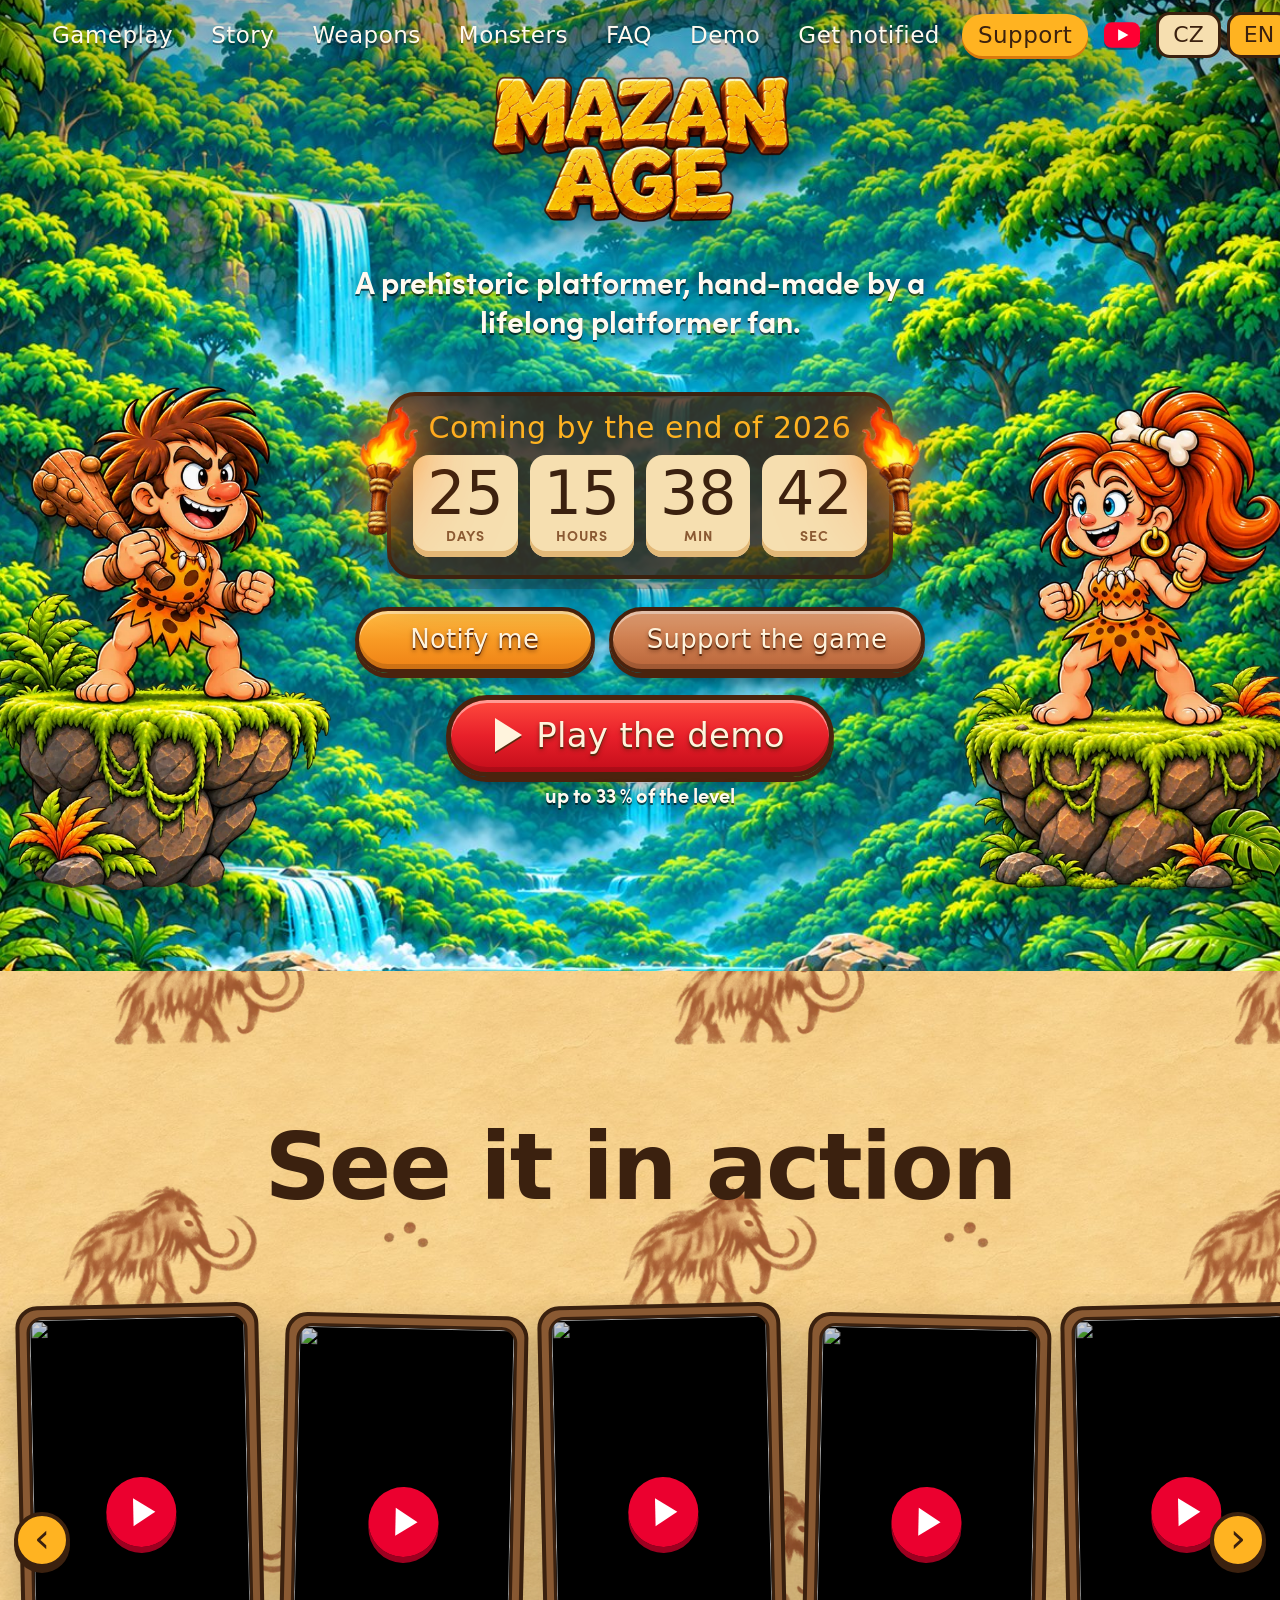
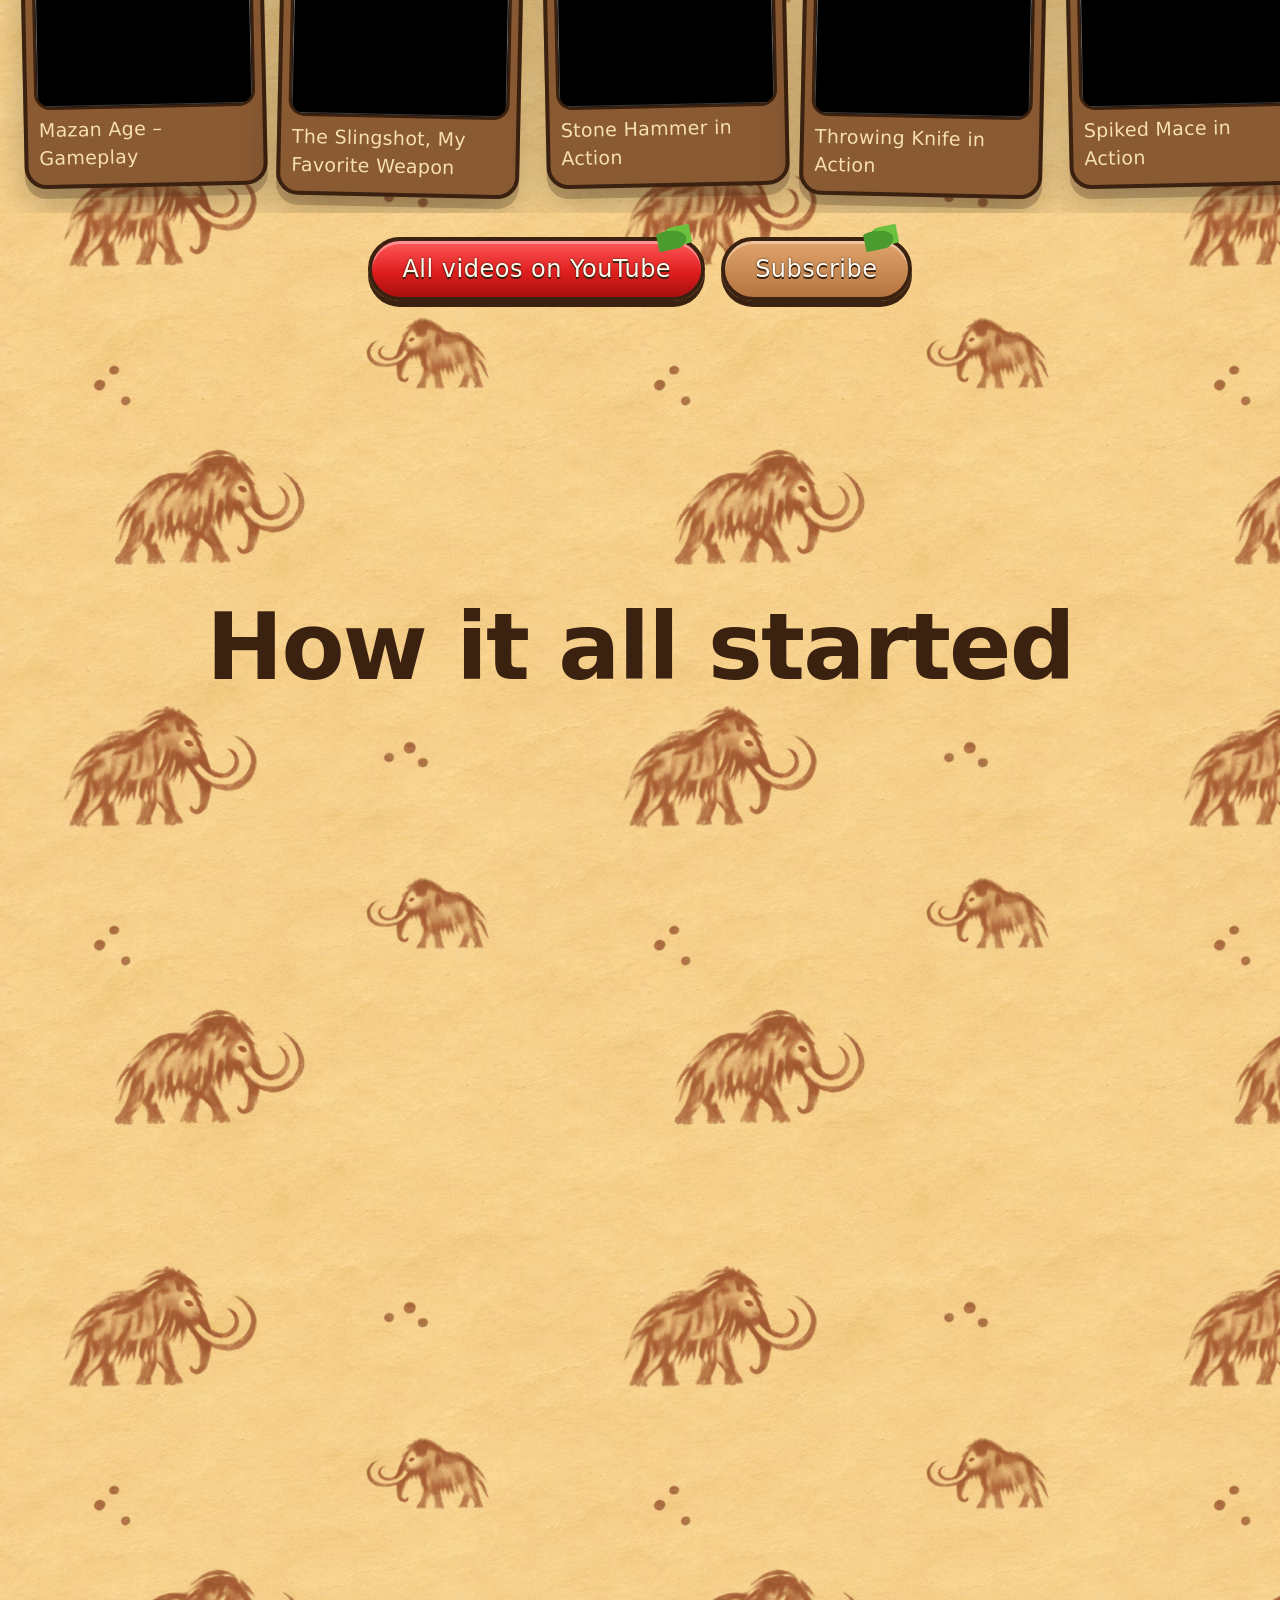
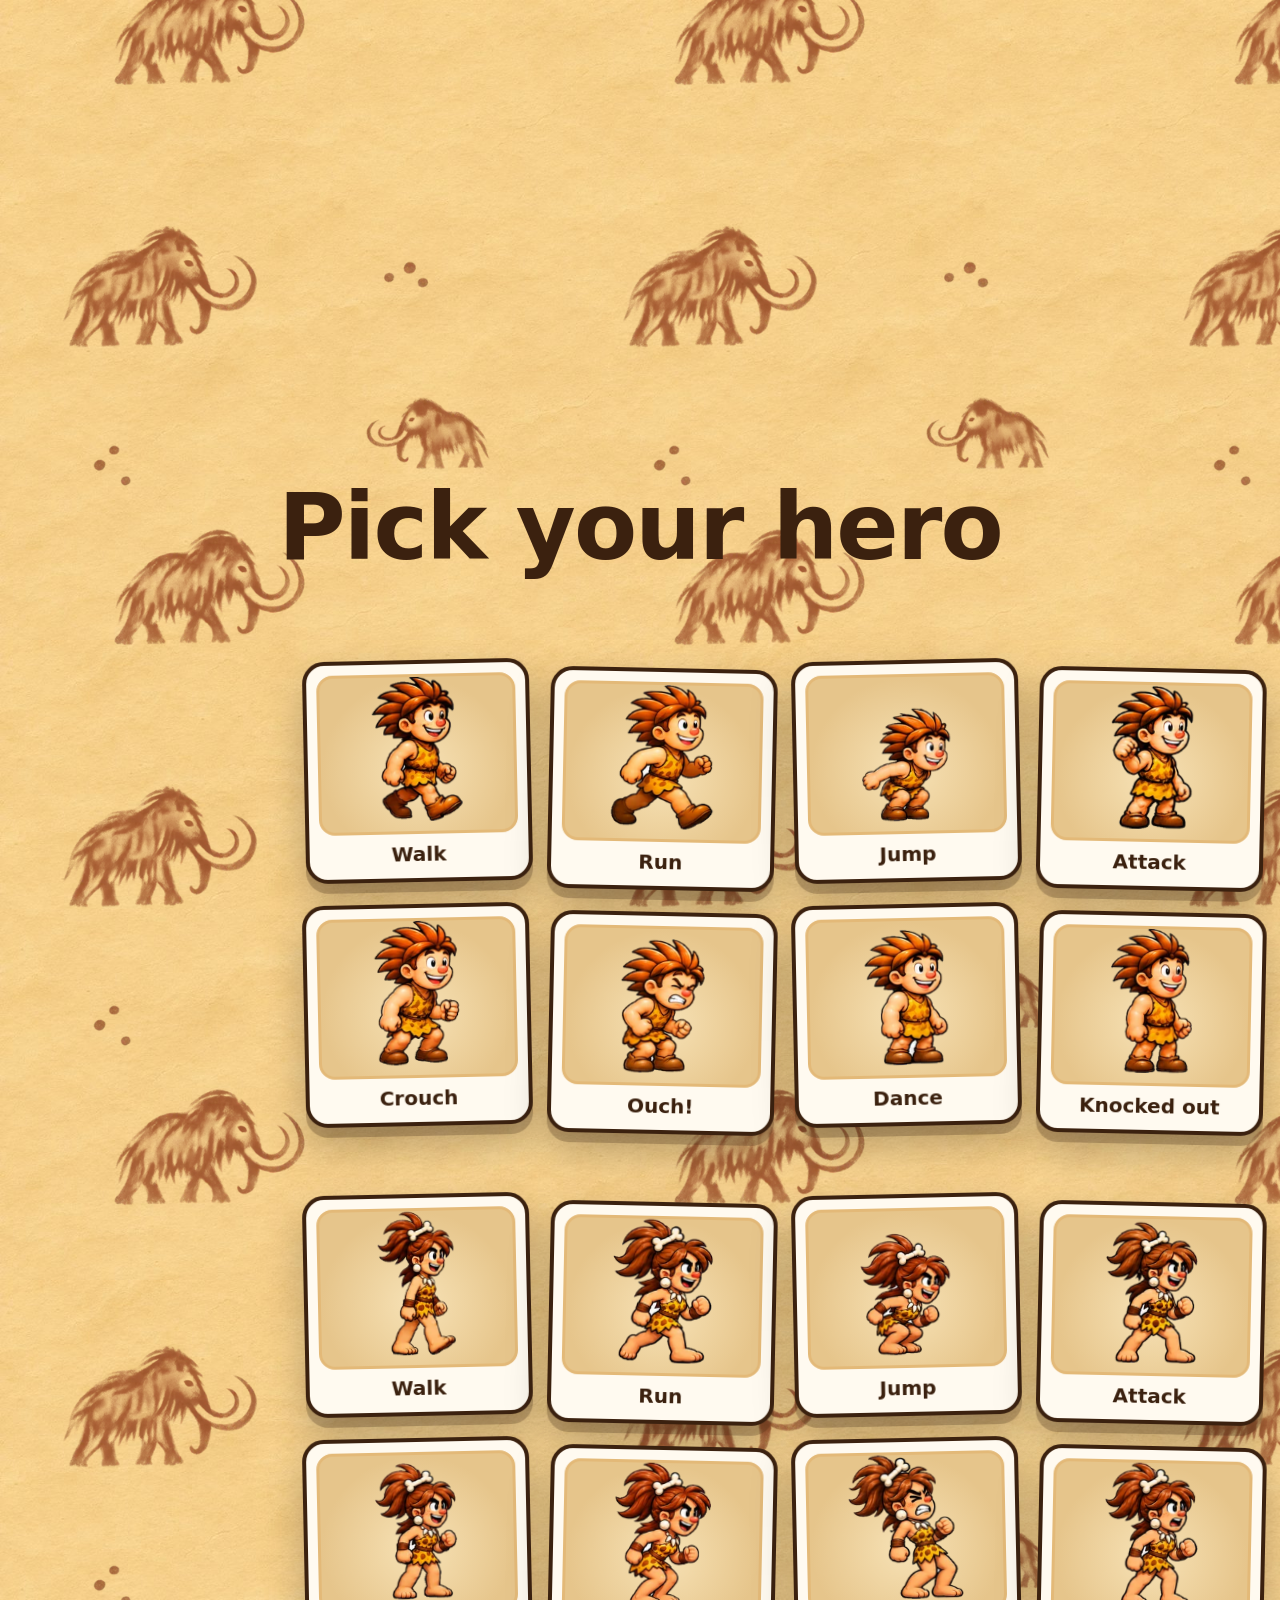
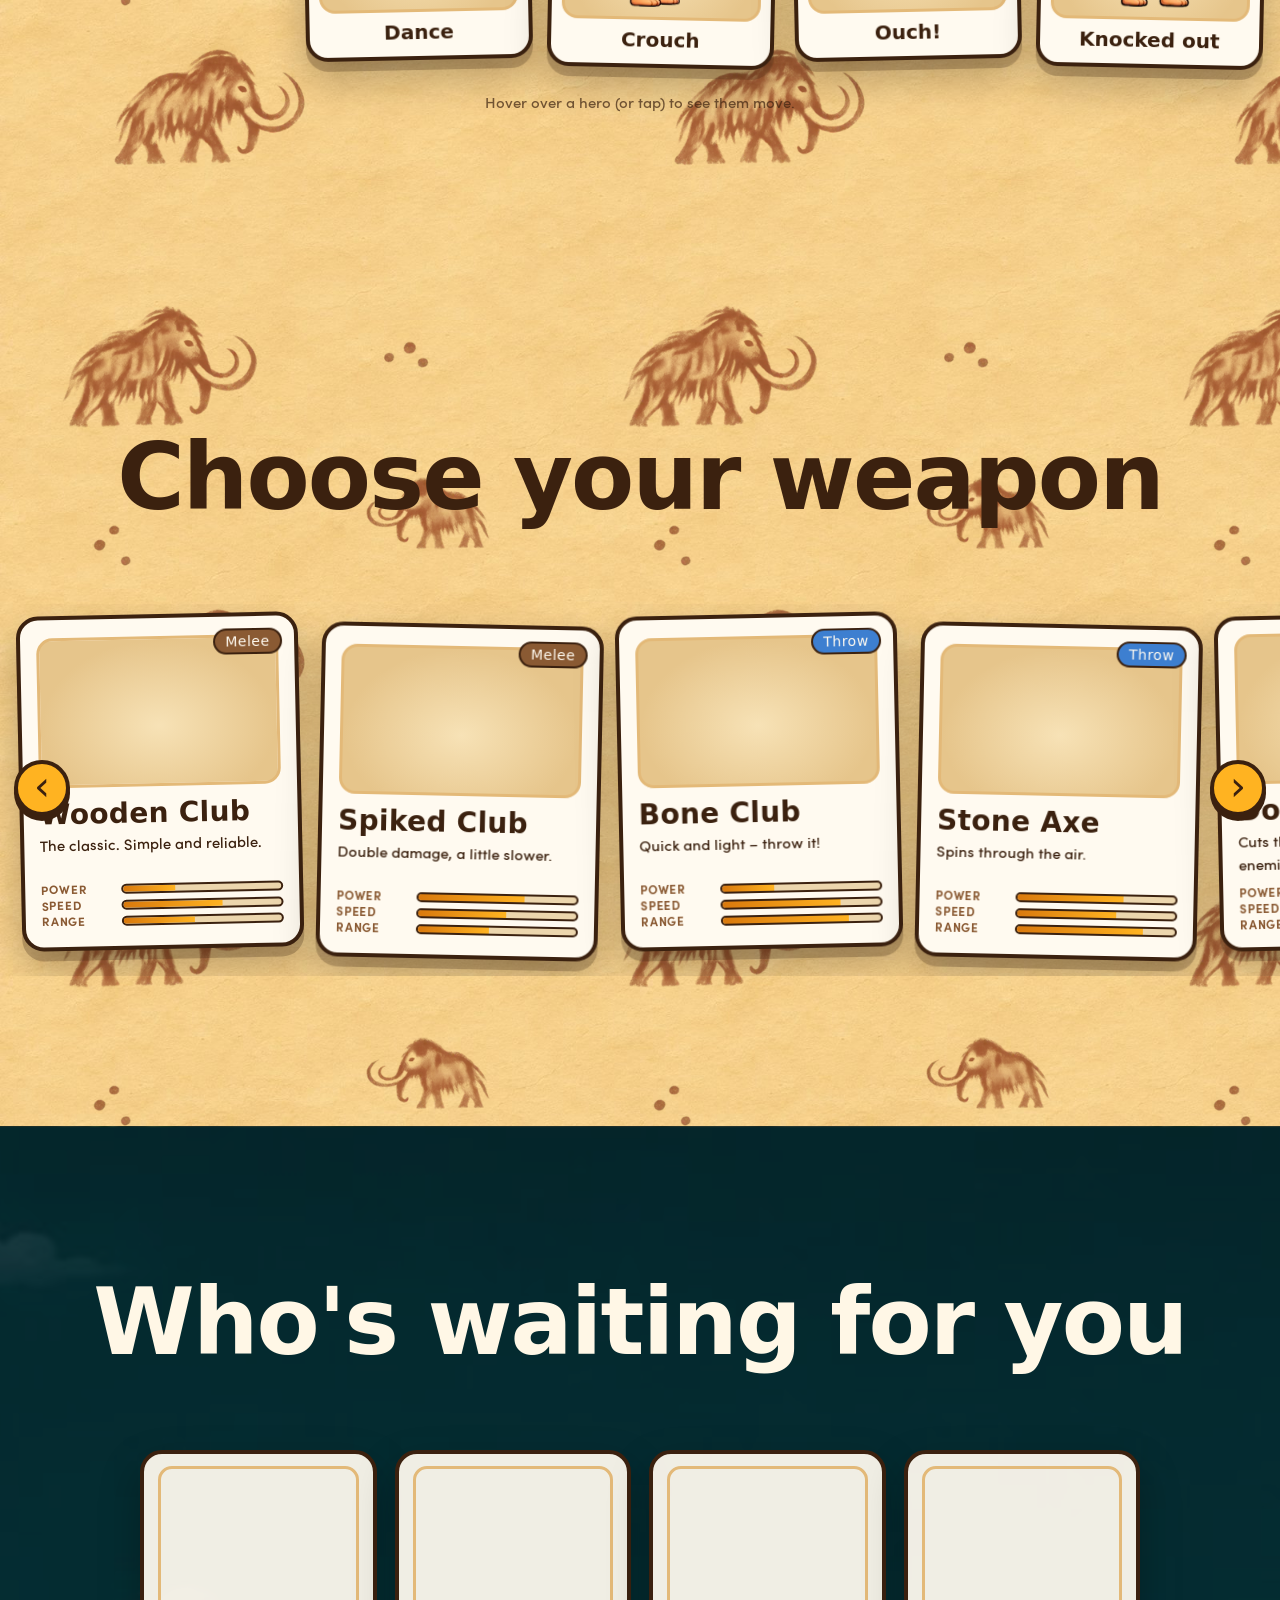
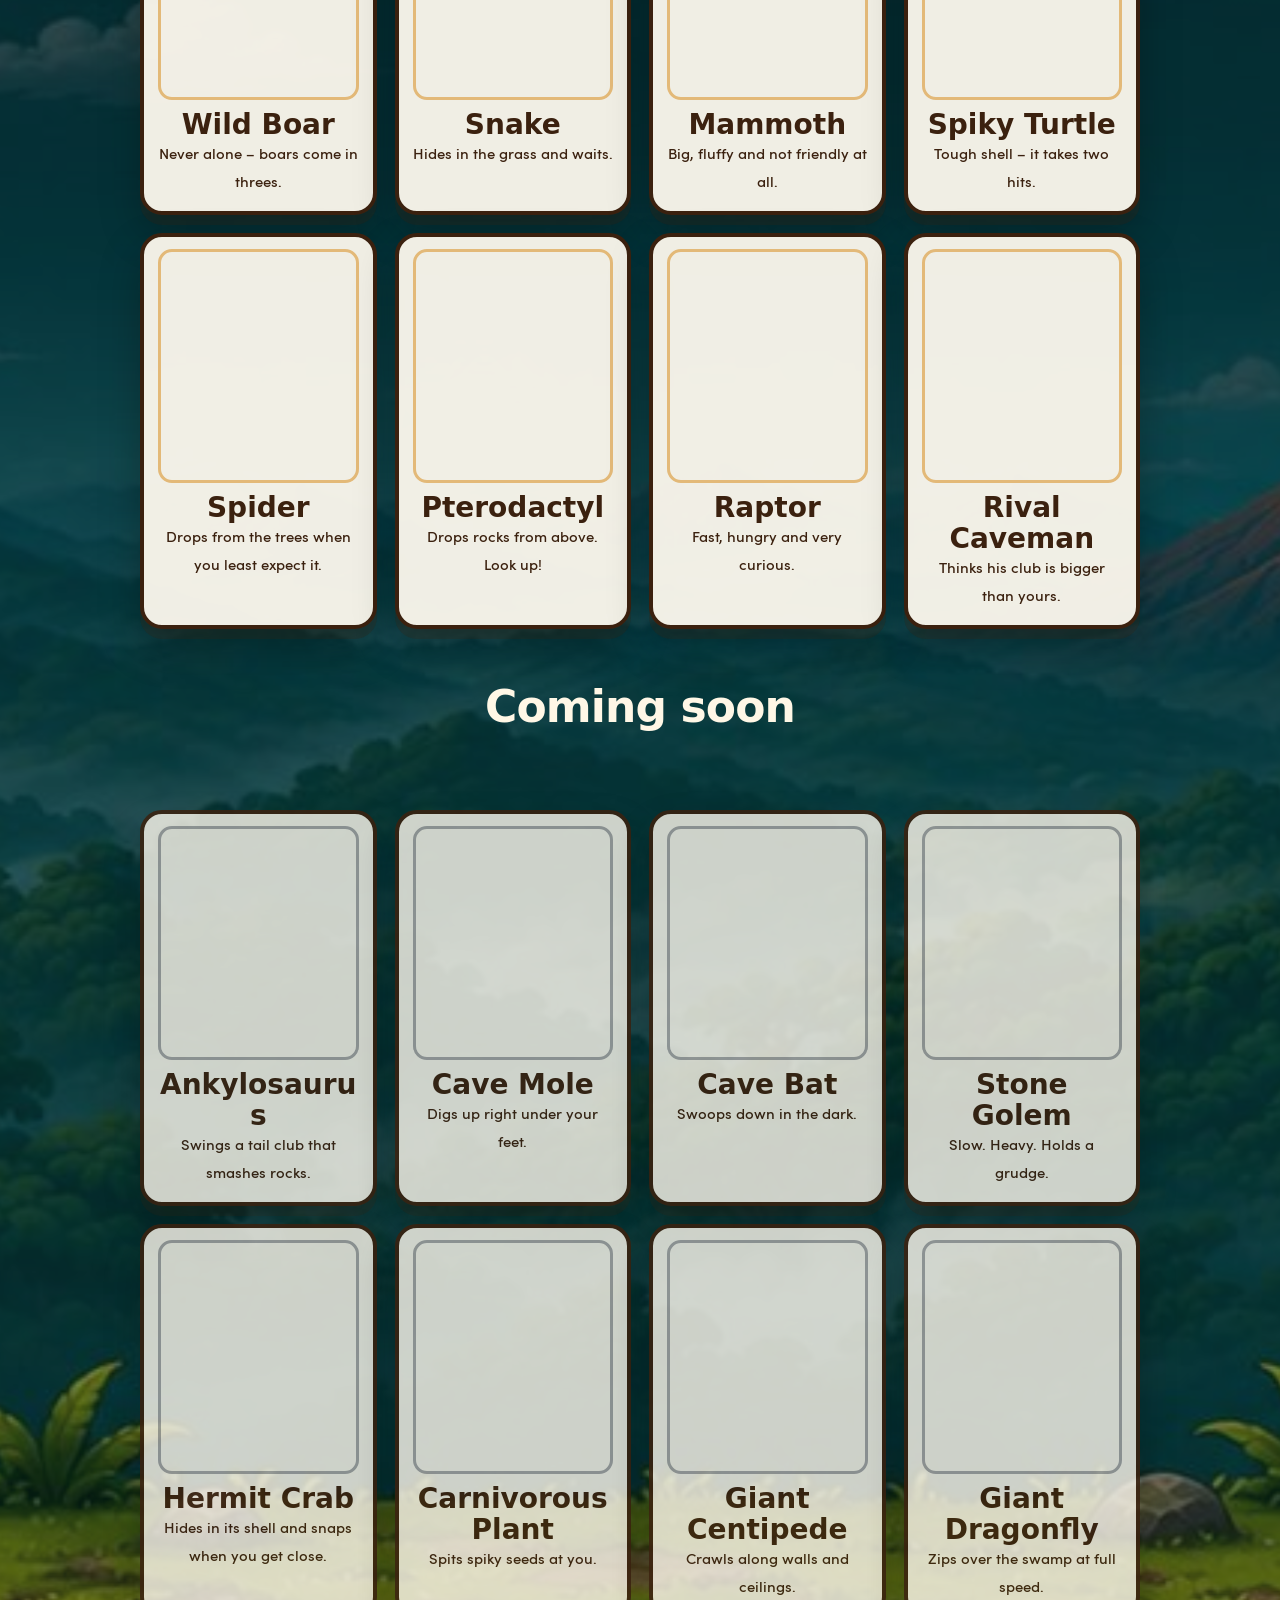
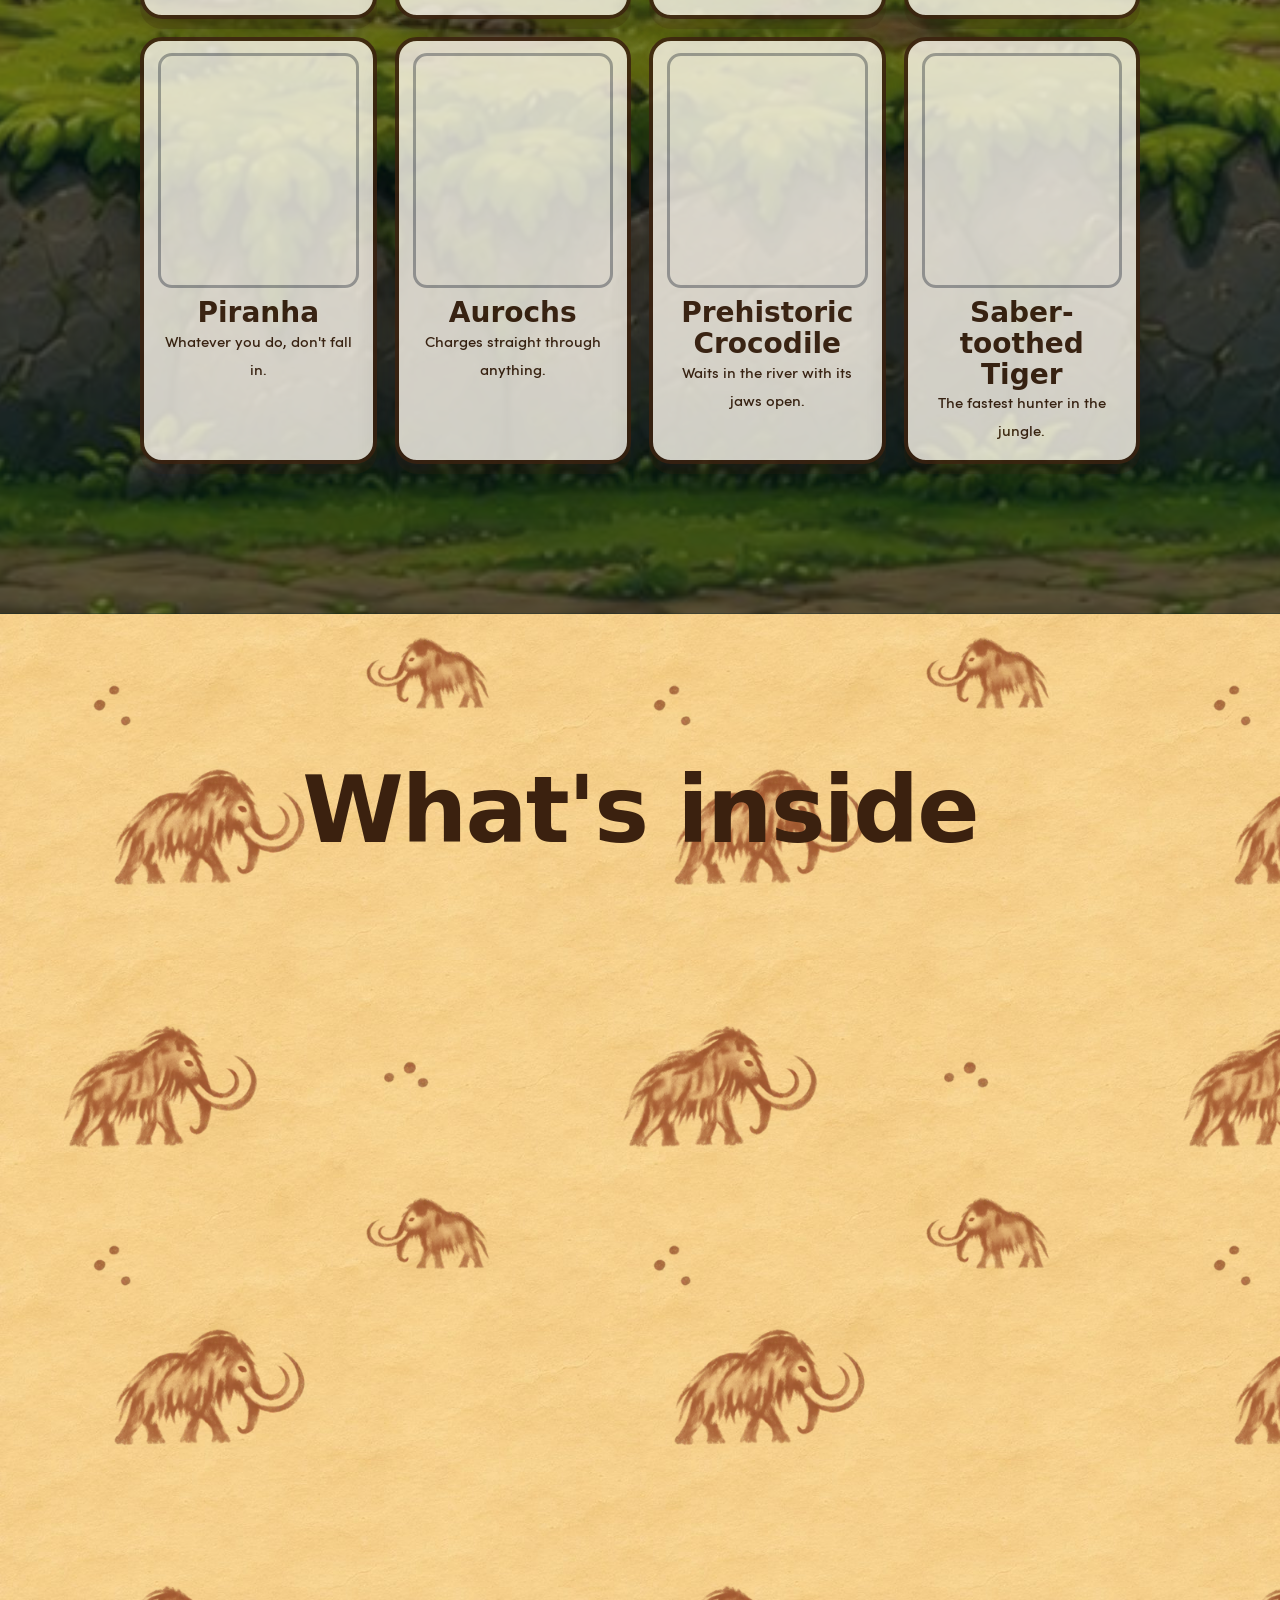
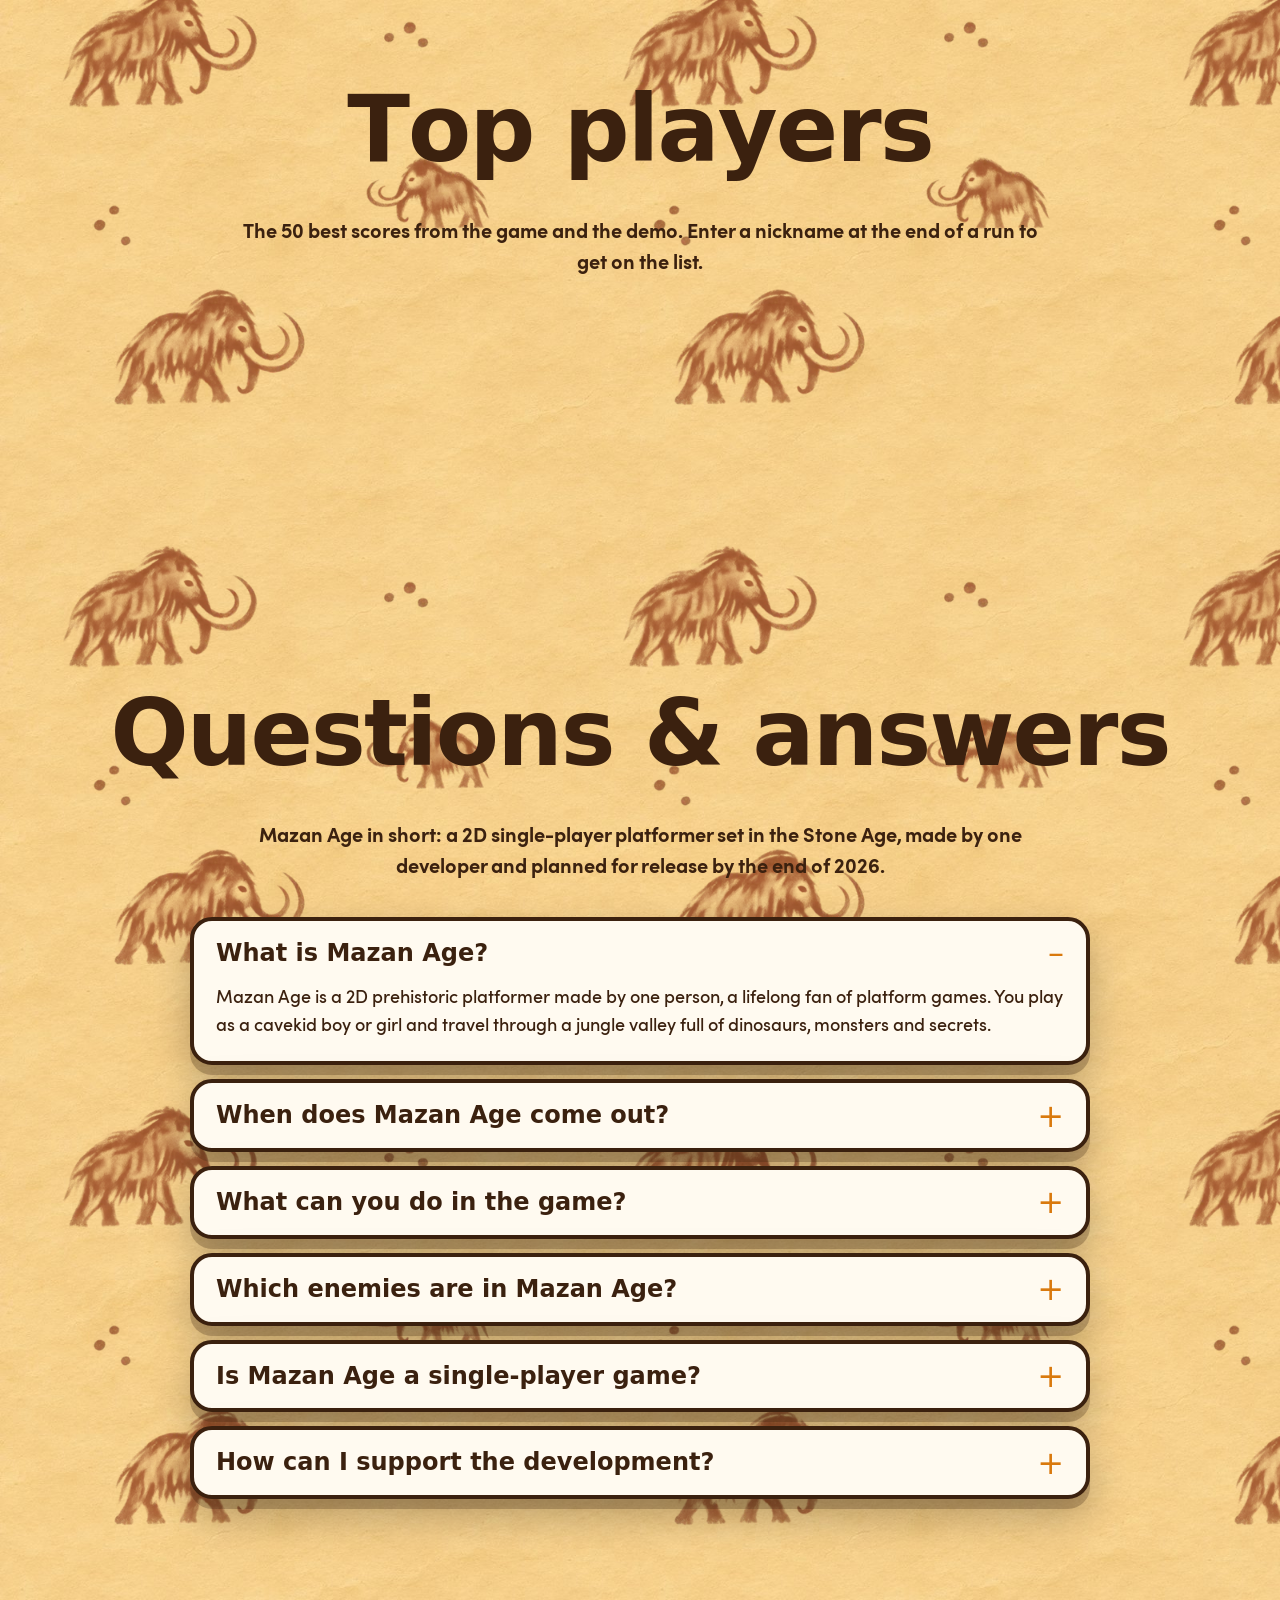
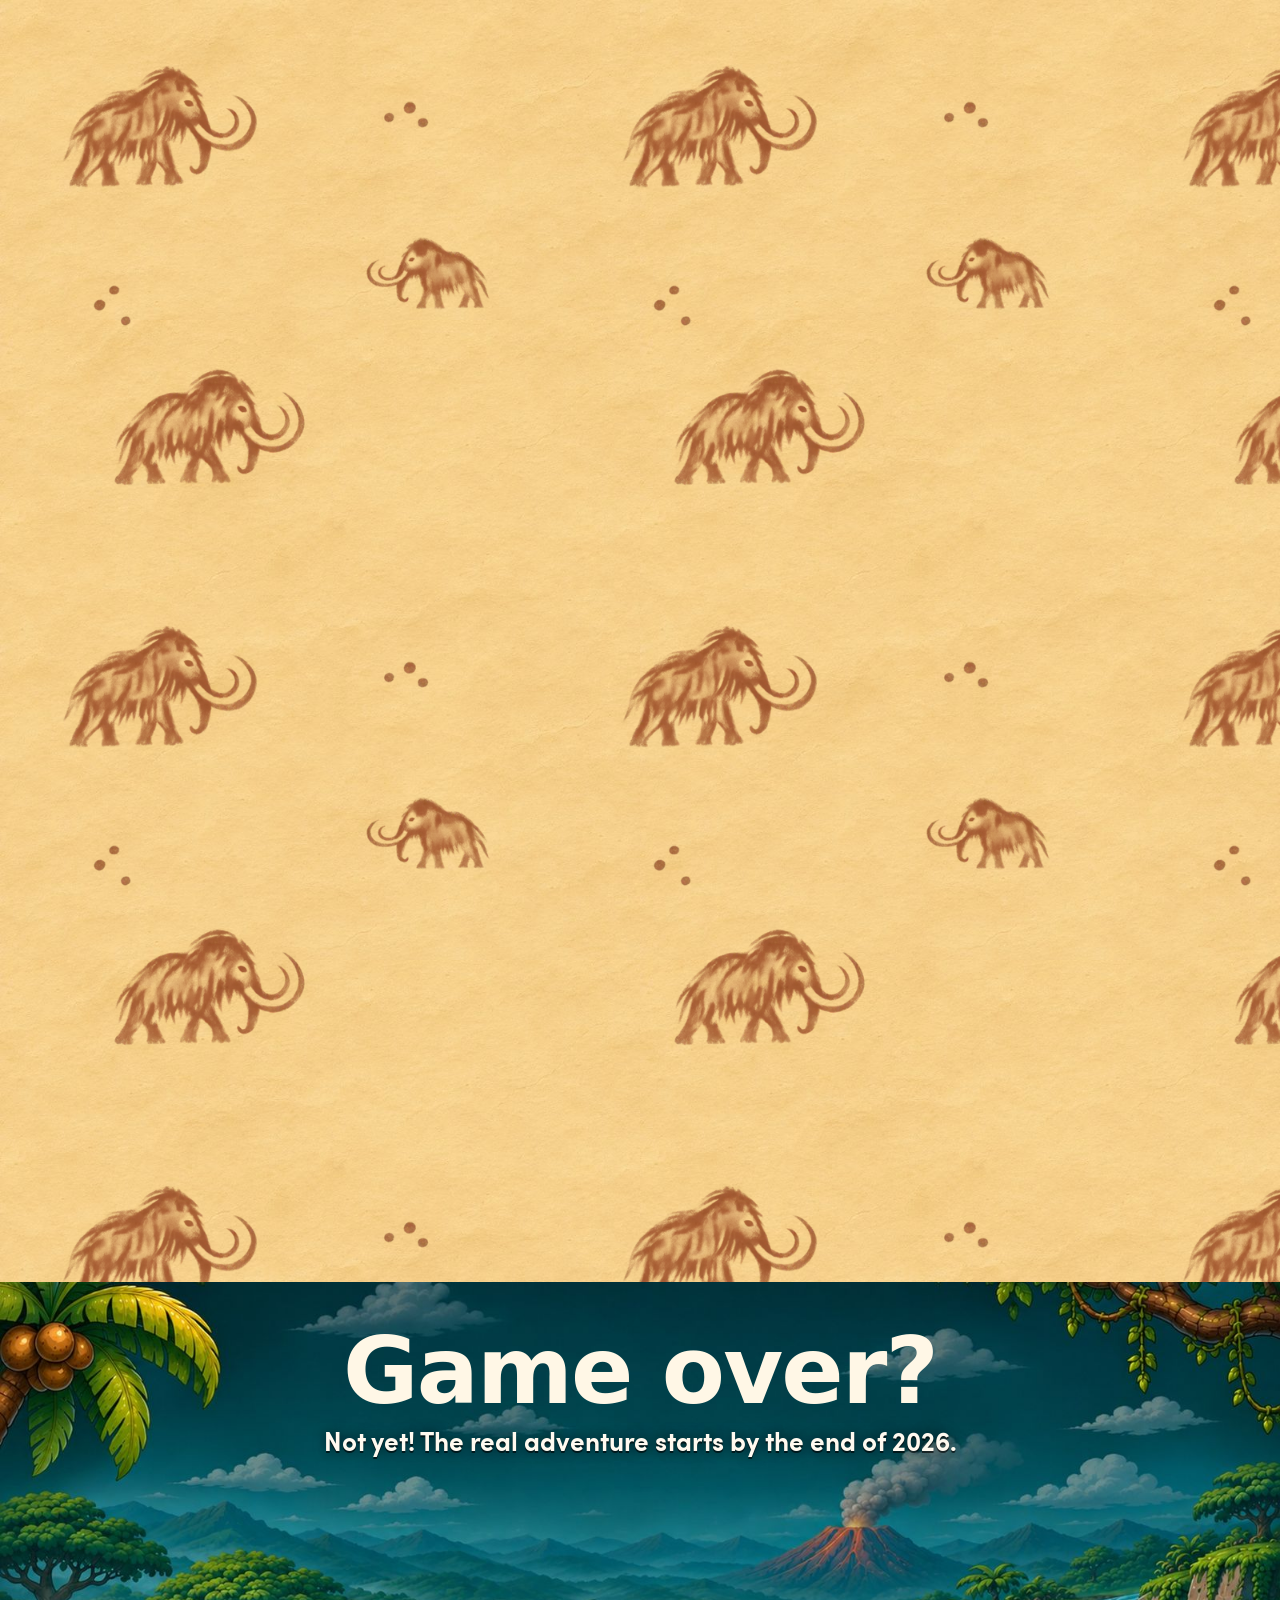
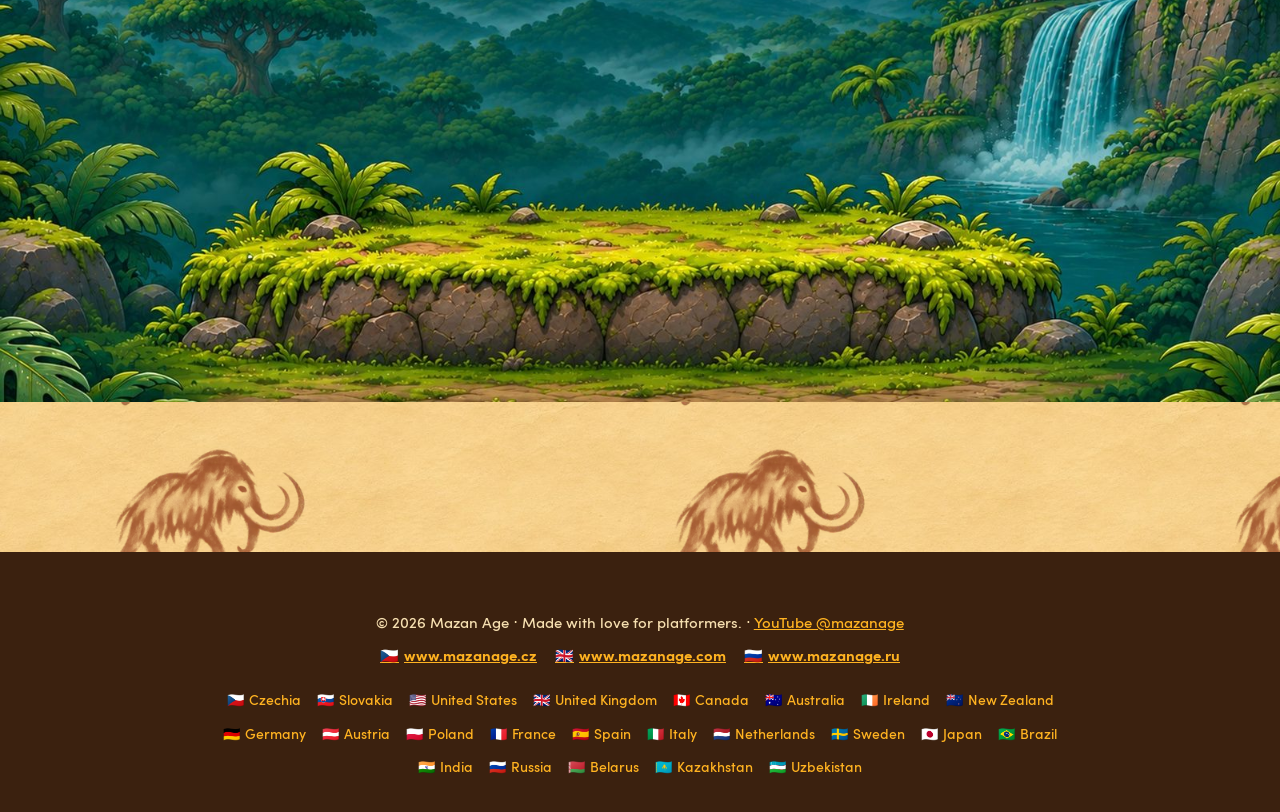
==== commit ea4f57cb: "Písmo textů Sofia Pro (vlastní webfont)" ====
--- a/index.html
+++ b/index.html
@@ -7,7 +7,7 @@
      CSP: vlastní soubory, Google Fonts, náhledy a přehrávač YouTube (nocookie), formulář na Formspree.
      Bez upgrade-insecure-requests: na hostingu bez platného HTTPS by se CSS a JS nenačetly.
      Verze s Google Tag Managerem (klíč "gtm" v lang JSON) má v CSP navíc domény Googlu – skládá navrh/web_build.py. -->
-<meta http-equiv="Content-Security-Policy" content="default-src 'self'; script-src 'self'; style-src 'self' https://fonts.googleapis.com; font-src https://fonts.gstatic.com; img-src 'self' https://i.ytimg.com; frame-src https://www.youtube-nocookie.com; connect-src https://formspree.io https://mazanage.cz; form-action https://formspree.io; base-uri 'self'; object-src 'none'">
+<meta http-equiv="Content-Security-Policy" content="default-src 'self'; script-src 'self'; style-src 'self' https://fonts.googleapis.com; font-src 'self' https://fonts.gstatic.com; img-src 'self' https://i.ytimg.com; frame-src https://www.youtube-nocookie.com; connect-src https://formspree.io https://mazanage.cz; form-action https://formspree.io; base-uri 'self'; object-src 'none'">
 <meta name="referrer" content="strict-origin-when-cross-origin">
 
 <title>Mazan Age – Prehistoric 2D Platformer Game | Coming 2026</title>
@@ -144,9 +144,9 @@
 <link rel="preload" href="assets/hero_bg3.jpg" as="image" fetchpriority="high">
 <link rel="preconnect" href="https://fonts.googleapis.com">
 <link rel="preconnect" href="https://fonts.gstatic.com" crossorigin>
-<link href="https://fonts.googleapis.com/css2?family=Fredoka:wght@600;700&amp;family=Lilita+One&amp;family=Nunito:wght@500;700;800&amp;display=swap" rel="stylesheet">
+<link href="https://fonts.googleapis.com/css2?family=Fredoka:wght@600;700&amp;family=Lilita+One&amp;display=swap" rel="stylesheet">
 <link href="https://fonts.googleapis.com/css2?family=Noto+Color+Emoji&amp;display=swap&amp;text=%F0%9F%87%A8%F0%9F%87%BF%F0%9F%87%B8%F0%9F%87%B0%F0%9F%87%BA%F0%9F%87%B8%F0%9F%87%AC%F0%9F%87%A7%F0%9F%87%A8%F0%9F%87%A6%F0%9F%87%A6%F0%9F%87%BA%F0%9F%87%AE%F0%9F%87%AA%F0%9F%87%B3%F0%9F%87%BF%F0%9F%87%A9%F0%9F%87%AA%F0%9F%87%A6%F0%9F%87%B9%F0%9F%87%B5%F0%9F%87%B1%F0%9F%87%AB%F0%9F%87%B7%F0%9F%87%AA%F0%9F%87%B8%F0%9F%87%AE%F0%9F%87%B9%F0%9F%87%B3%F0%9F%87%B1%F0%9F%87%B8%F0%9F%87%AA%F0%9F%87%AF%F0%9F%87%B5%F0%9F%87%A7%F0%9F%87%B7%F0%9F%87%AE%F0%9F%87%B3%F0%9F%87%B7%F0%9F%87%BA%F0%9F%87%A7%F0%9F%87%BE%F0%9F%87%B0%F0%9F%87%BF%F0%9F%87%BA%F0%9F%87%BF" rel="stylesheet">
-<link rel="stylesheet" href="css/style.css?v=b7479473">
+<link rel="stylesheet" href="css/style.css?v=4914032c">
 </head>
 <body>
 
@@ -416,8 +416,8 @@
 
 <div class="toast" id="toast" role="status"></div>
 
-<script src="js/config.js?v=b7479473" defer></script>
-<script src="js/sprites.js?v=b7479473" defer></script>
-<script type="module" src="js/main.js?v=b7479473"></script>
+<script src="js/config.js?v=4914032c" defer></script>
+<script src="js/sprites.js?v=4914032c" defer></script>
+<script type="module" src="js/main.js?v=4914032c"></script>
 </body>
 </html>
--- a/css/style.css
+++ b/css/style.css
@@ -1 +1 @@
-﻿:root{--sand: #f6dfb0;--sand-dark: #e3b978;--stone: #c98b55;--stone-dark: #8a5a33;--gold: #ffb321;--gold-dark: #d9790d;--ink: #3b210f;--leaf: #4c9b2f;--leaf-dark: #2f6b1c;--night: #123236;--white: #fffaf0;--radius: 22px;--shadow: 0 10px 0 rgba(59, 33, 15, .25), 0 18px 40px rgba(0, 0, 0, .25);--paper: url(../assets/mammoths.webp) 0 0 / 560px auto repeat, url(../assets/paper.jpg) 0 0 / 640px auto repeat, var(--sand);--title: "Fredoka", "Arial Rounded MT Bold", system-ui, sans-serif;--head: "Lilita One", "Arial Black", system-ui, sans-serif;--body: "Nunito", system-ui, -apple-system, "Segoe UI", sans-serif}*{box-sizing:border-box}html{scroll-behavior:smooth}body{margin:0;background:var(--paper);color:var(--ink);font:500 18px/1.55 var(--body);overflow-x:hidden}img{max-width:100%;height:auto;display:block}a{color:inherit}.sr{position:absolute;width:1px;height:1px;overflow:hidden;clip:rect(0 0 0 0)}.hp{position:absolute;left:-9999px}.reveal{opacity:0;translate:0 40px;transition:opacity .7s,translate .7s}.reveal.is-in{opacity:1;translate:0 0}@keyframes breathe{to{transform:scale(1.06) translate(-1%, -1%)}}@keyframes bob{50%{transform:translateY(-10px) rotate(-1deg)}}@keyframes spin{50%{transform:scaleX(0.2)}}@keyframes clouds{to{background-position-x:-1200px}}@keyframes ground{to{background-position-x:-120px}}.stone-btn{display:inline-block;position:relative;font:24px var(--head);letter-spacing:.5px;text-decoration:none;text-align:center;color:var(--white);text-shadow:0 2px 0 var(--ink),0 0 2px var(--ink);padding:14px 30px;border:4px solid var(--ink);border-radius:999px;cursor:pointer;background:linear-gradient(#e2a46a, var(--stone) 55%, #b5733f);box-shadow:inset 0 3px 0 hsla(0,0%,100%,.35),0 6px 0 var(--ink);transition:transform .12s,box-shadow .12s}.stone-btn::after{content:"";position:absolute;right:10px;top:-14px;width:34px;height:22px;background:radial-gradient(ellipse at 30% 60%, var(--leaf) 55%, transparent 57%),radial-gradient(ellipse at 75% 40%, #6cc23f 55%, transparent 57%);transform:rotate(-12deg)}.stone-btn:hover{transform:translateY(-3px) scale(1.03);box-shadow:inset 0 3px 0 hsla(0,0%,100%,.35),0 9px 0 var(--ink)}.stone-btn:active{transform:translateY(3px);box-shadow:inset 0 3px 0 hsla(0,0%,100%,.35),0 2px 0 var(--ink)}.stone-btn--gold{background:linear-gradient(#ffd25a, var(--gold) 55%, var(--gold-dark))}.stone-btn--demo{background:linear-gradient(#9be05a, #5fae32 55%, #3f7d1f)}.stone-btn[disabled],.stone-btn.is-off{filter:grayscale(0.7);opacity:.65;cursor:not-allowed}.game-btn{--c1: #ffb83d;--c2: #f7931e;--c3: #ec7d12;display:inline-flex;align-items:center;justify-content:center;gap:14px;min-width:240px;font:26px var(--head);letter-spacing:.3px;text-decoration:none;color:#fff4dd;text-shadow:0 2px 0 #5a2a10,0 3px 4px rgba(60,20,0,.55);padding:13px 34px 15px;border:4px solid #4a230e;border-radius:999px;background:linear-gradient(var(--c1), var(--c2) 50%, var(--c3));box-shadow:inset 0 3px 0 hsla(0,0%,100%,.45),inset 0 -5px 0 rgba(0,0,0,.14),0 5px 0 #4a230e,0 9px 14px rgba(0,0,0,.35);transition:transform .12s,box-shadow .12s,filter .12s}.game-btn:hover{transform:translateY(-2px);filter:brightness(1.08) saturate(1.08);box-shadow:inset 0 3px 0 hsla(0,0%,100%,.55),inset 0 -5px 0 rgba(0,0,0,.12),0 7px 0 #4a230e,0 12px 16px rgba(0,0,0,.35)}.game-btn:active{transform:translateY(3px);box-shadow:inset 0 3px 0 hsla(0,0%,100%,.4),0 2px 0 #4a230e}.game-btn--orange{--c1: #ffbe45;--c2: #f89a24;--c3: #ef8215}.game-btn--clay{--c1: #e2a074;--c2: #cf7f50;--c3: #b9653a}.game-btn--red{--c1: #ff4a3d;--c2: #e8202a;--c3: #c40d1a}.game-btn--big{font-size:34px;min-width:380px;padding:15px 44px 17px;border-width:5px}.game-btn__play{width:0;height:0;border-style:solid;border-width:.5em 0 .5em .8em;border-color:rgba(0,0,0,0) rgba(0,0,0,0) rgba(0,0,0,0) #fff4dd;filter:drop-shadow(0 2px 0 #5a2a10)}@media(max-width: 640px){.game-btn{min-width:0;font-size:21px;padding:11px 22px 13px}.game-btn--big{font-size:26px;min-width:0;padding:13px 30px 15px}}.sprite{width:calc(var(--w)*var(--s)*1px);height:calc(var(--h)*var(--s)*1px);background-image:var(--img);background-repeat:no-repeat;background-size:calc(var(--w)*var(--s)*var(--n)*1px) 100%;animation:play calc(var(--n)/var(--fps)*1s) steps(var(--n)) infinite}.sprite.flip{transform:scaleX(-1)}@keyframes play{to{background-position-x:calc(var(--w)*var(--s)*var(--n)*-1px)}}.topbar{position:fixed;inset:0 0 auto 0;z-index:50;display:flex;align-items:center;gap:16px;padding:8px 20px;background:rgba(59,33,15,0);transition:background .3s,box-shadow .3s}.topbar.is-solid{background:rgba(59,33,15,.88);box-shadow:0 4px 18px rgba(0,0,0,.25)}.topbar__logo img{height:54px;width:auto;opacity:0;transition:opacity .3s}.topbar.is-solid .topbar__logo img{opacity:1}.topbar__nav{margin-left:auto;display:flex;gap:6px}.topbar__nav a{font:23px var(--head);letter-spacing:.5px;color:var(--white);text-decoration:none;padding:8px 16px;border-radius:999px;white-space:nowrap;text-shadow:0 2px 0 rgba(0,0,0,.35)}.topbar__nav a:hover{background:hsla(0,0%,100%,.15)}.topbar__support{background:var(--gold);color:var(--ink) !important;text-shadow:none !important;box-shadow:0 3px 0 var(--gold-dark)}.lang{font:16px var(--head);color:var(--ink);background:var(--sand);border:3px solid var(--ink);border-radius:12px;padding:4px 10px;cursor:pointer}@media(max-width: 1200px){.topbar__nav a{font-size:19px;padding:6px 11px}.topbar__logo img{height:46px}}@media(max-width: 900px){.topbar__nav a:not(.topbar__support){display:none}}.lang{font-size:22px;padding:7px 14px;border-radius:14px;border-width:3px;min-width:56px}.lang:hover{background:var(--gold)}@media(max-width: 640px){.lang{font-size:18px;padding:5px 11px;min-width:46px}}.yt-mini svg{width:36px;height:26px;display:block;filter:drop-shadow(0 2px 0 rgba(0, 0, 0, 0.35))}.stone-btn--red{background:linear-gradient(#ff5a5a, #e01e1e 55%, #a80f0f)}.hero{padding:0 16px;position:relative;min-height:100vh;min-height:100svh;display:grid;place-items:center;overflow:hidden}.hero__bg{position:absolute;inset:-4%;background:url(../assets/hero_bg3.jpg) center 35%/cover no-repeat;animation:breathe 18s ease-in-out infinite alternate}.hero::after{content:"";position:absolute;inset:0;background:linear-gradient(rgba(0, 0, 0, 0.28), rgba(0, 0, 0, 0) 30%)}.hero__char{position:absolute;z-index:1;top:50%;translate:0 -50%;height:min(66vh,620px);width:auto;max-width:30vw;object-fit:contain;filter:drop-shadow(0 12px 14px rgba(0, 0, 0, 0.35));animation:idle 2.6s ease-in-out infinite;pointer-events:none}.hero__char--boy{left:max(8px,2vw);object-position:left bottom;transform-origin:50% 100%}.hero__char--girl{right:max(8px,2vw);object-position:right bottom;transform-origin:50% 100%;animation-delay:-1.3s}@keyframes idle{50%{transform:translateY(-6px) scaleY(1.015)}}.hero__content{position:relative;z-index:2;text-align:center;padding:72px 16px 40px;max-width:900px}.hero__logo{width:min(560px,88vw,62vh);margin:0 auto;filter:drop-shadow(0 10px 18px rgba(0, 0, 0, 0.45));animation:bob 3.2s ease-in-out infinite}.hero__tag{font:800 clamp(20px, 2.8vw, 30px)/1.3 var(--body);color:var(--white);text-shadow:0 2px 0 rgba(0,0,0,.6),0 0 14px rgba(0,0,0,.6);margin:8px auto 32px;max-width:640px}.hero__cta{display:flex;flex-direction:column;align-items:center;gap:22px;margin-top:32px}.hero__cta-row{display:flex;gap:14px;justify-content:center;flex-wrap:wrap}.hero__demo-len{margin-top:-12px;font:800 20px var(--body);color:var(--white);text-shadow:0 2px 0 rgba(0,0,0,.6),0 0 10px rgba(0,0,0,.6)}.hero__demo-count{display:flex;flex-direction:column;align-items:center;gap:4px;margin-top:2px}.hero__demo-count[hidden]{display:none}.hero__demo-count small{font:800 16px var(--body);color:var(--white);text-shadow:0 2px 0 rgba(0,0,0,.6),0 0 8px rgba(0,0,0,.6)}.hero__demo-bar{width:220px;height:10px;border:2px solid var(--ink);border-radius:8px;background:rgba(0,0,0,.35);overflow:hidden}.hero__demo-bar span{display:block;height:100%;width:0;background:var(--gold);transition:width .8s ease}.countdown{position:relative;display:inline-block;background:rgba(59,33,15,.8);border:4px solid var(--ink);border-radius:28px;padding:14px 22px 18px;box-shadow:var(--shadow)}.torch{position:absolute;top:50%;width:84px;pointer-events:none;z-index:1;filter:drop-shadow(0 0 18px rgba(255, 150, 30, 0.85)) drop-shadow(0 0 40px rgba(255, 90, 0, 0.5));animation:flicker 1.3s ease-in-out infinite}.torch--left{left:-44px;translate:0 -62%;rotate:-22deg}.torch--right{right:-44px;translate:0 -62%;rotate:22deg;scale:-1 1;animation-delay:-0.6s}@keyframes flicker{0%,100%{filter:drop-shadow(0 0 18px rgba(255, 150, 30, 0.85)) drop-shadow(0 0 40px rgba(255, 90, 0, 0.5)) brightness(1)}30%{filter:drop-shadow(0 0 26px rgba(255, 170, 40, 0.95)) drop-shadow(0 0 56px rgba(255, 100, 0, 0.6)) brightness(1.12)}55%{filter:drop-shadow(0 0 14px rgba(255, 140, 20, 0.75)) drop-shadow(0 0 34px rgba(255, 80, 0, 0.45)) brightness(0.95)}80%{filter:drop-shadow(0 0 22px rgba(255, 160, 35, 0.9)) drop-shadow(0 0 48px rgba(255, 95, 0, 0.55)) brightness(1.06)}}.countdown__label{display:block;font:clamp(22px,2.6vw,30px) var(--head);color:var(--gold);letter-spacing:.5px;margin-bottom:10px}.countdown__boxes{display:flex;gap:12px;justify-content:center}.countdown__boxes div{background:var(--sand);border-radius:16px;padding:8px 14px 6px;min-width:104px;box-shadow:inset 0 -6px 0 var(--sand-dark)}.countdown__boxes b{display:block;font:clamp(40px, 5vw, 60px)/1 var(--head);color:var(--ink)}.countdown__boxes small{font:800 14px var(--body);text-transform:uppercase;letter-spacing:1px;color:var(--stone-dark)}.hero__content{min-height:100svh;width:100%;padding-top:76px;padding-bottom:76px;display:grid;grid-template-rows:1fr auto 1fr;justify-items:center}.hero__top{align-self:end}.hero__h1{margin:0}.hero .hero__tag{margin:44px auto 48px}.hero .hero__cta{align-self:start;margin-top:28px}.hero .hero__logo{width:min(460px,84vw,33vh)}@media(max-height: 860px){.hero .hero__logo{width:min(420px,84vw,26vh)}.hero .hero__tag{margin:22px auto 26px;font-size:clamp(18px,2.2vw,24px)}.hero .hero__cta{margin-top:22px}.countdown__boxes b{font-size:clamp(32px,4.4vw,48px)}.countdown__boxes div{min-width:86px;padding:6px 10px 4px}.countdown__label{font-size:clamp(20px,2.2vw,26px)}}@media(max-width: 1200px){.hero__char{max-width:23vw}.hero__char--boy{left:0}.hero__char--girl{right:0}}@media(max-width: 900px)and (min-width: 641px){.hero__char{top:auto;bottom:0;translate:none;height:30vh;max-width:34vw}}.hero__char{top:auto;bottom:9vh;translate:none;height:min(56vh,600px);max-width:30vw}.hero__char--boy{left:-1.5vw}.hero__char--girl{right:-1.5vw}@keyframes idle{50%{transform:translateY(-4px)}}@media(max-width: 640px){.hero__cta-row{flex-wrap:nowrap;gap:8px}.hero__cta-row .game-btn{font-size:17px;padding:10px 14px 12px;border-width:3px}.hero .hero__char{height:24vh;bottom:0}.countdown__label{padding:0 22px;font-size:18px}}.title .ch{display:inline-block}.title.is-in .ch{animation:letter .6s cubic-bezier(0.3, 1.6, 0.5, 1) both;animation-delay:calc(var(--i)*40ms)}.title .word{display:inline-block;white-space:nowrap}@keyframes bump{50%{transform:scale(1.18)}}@keyframes hover{50%{translate:0 -8px}}@keyframes got{to{transform:translateY(-60px) scale(1.6);opacity:0}}@keyframes pop{from{transform:translateY(0) scale(0.6);opacity:1}to{transform:translateY(-70px) scale(1.2);opacity:0}}@keyframes hit{25%,75%{opacity:.2}50%{opacity:1}}@keyframes letter{from{transform:translateY(40px) scale(0.4) rotate(-12deg);opacity:0}}@media(prefers-reduced-motion: reduce){*,*::before,*::after{animation:none !important;transition:none !important}.reveal{opacity:1;translate:0 0}}section{padding:150px 16px;position:relative}.title{font:700 clamp(44px, 8vw, 92px)/1.02 var(--title);text-align:center;margin:0 0 80px;color:var(--ink);letter-spacing:-0.02em}.title--light{color:#fff7e6}.story{background:rgba(0,0,0,0)}.story__chapters{display:grid;grid-template-columns:repeat(4, 1fr);gap:22px;max-width:1200px;margin:0 auto}.chapter{position:relative;background:var(--white);border:4px solid var(--ink);border-radius:var(--radius);padding:18px 18px 22px;box-shadow:var(--shadow)}.chapter:nth-child(odd){transform:rotate(-1deg)}.chapter:nth-child(even){transform:rotate(1deg)}.chapter__art{position:relative;height:190px;border-radius:14px;overflow:hidden;margin-bottom:14px;display:grid;place-items:end center;padding-bottom:10px;background:linear-gradient(#a6dcef, #dff0c8 70%, var(--leaf) 70%, var(--leaf) 76%, #b07a4a 76%);border:3px solid var(--ink)}.chapter:nth-child(3) .chapter__art{background:linear-gradient(#2b3d5c, #45618a 70%, #6b5a4a 70%)}.chapter__prop{position:absolute}.chapter__prop--coin{width:40px;right:24px;top:30px;animation:spin 1.6s ease-in-out infinite}.chapter__prop--cave{width:110px;right:-6px;bottom:4px;opacity:.95}.chapter__num{position:absolute;left:-14px;top:-14px;width:46px;height:46px;border-radius:50%;display:grid;place-items:center;font:26px var(--head);color:var(--ink);background:var(--gold);border:4px solid var(--ink)}.chapter h3{font:700 32px/1.1 var(--title);margin:0 0 10px;letter-spacing:.5px}.chapter p{margin:0;font-size:17px}.heroes{background:rgba(0,0,0,0);text-align:center}.heroes__row{display:flex;gap:60px;justify-content:center;flex-wrap:wrap}.pedestal{margin:0;display:flex;flex-direction:column;align-items:center;cursor:pointer}.pedestal .sprite{--s: 1.1;position:relative;z-index:1;filter:drop-shadow(0 8px 6px rgba(0, 0, 0, 0.25))}.pedestal::after{content:"";width:220px;height:54px;margin-top:-18px;border-radius:50%;background:radial-gradient(ellipse at 50% 35%, #d9a76f, var(--stone) 55%, var(--stone-dark));border:4px solid var(--ink);box-shadow:0 0 40px 6px rgba(255,196,64,.55);order:2}.pedestal figcaption{order:3;margin-top:14px;display:flex;flex-direction:column}.pedestal figcaption b{font:700 40px var(--title);color:var(--ink)}.hint{font-size:15px;opacity:.7;margin-top:26px}.monsters{background:var(--night) url(../assets/night_bg.jpg) center/cover;position:relative}.monsters::before{content:"";position:absolute;inset:0;background:rgba(9,28,30,.55)}.monsters>*{position:relative}.monsters__grid{display:grid;grid-template-columns:repeat(4, minmax(0, 1fr));gap:18px;max-width:1000px;margin:0 auto}@media(max-width: 900px){.monsters__grid{grid-template-columns:repeat(2, minmax(0, 1fr))}}.beast{background:rgba(255,250,240,.94);border:4px solid var(--ink);border-radius:var(--radius);padding:12px 14px 14px;text-align:center;box-shadow:var(--shadow);transition:transform .2s}.beast:hover{transform:translateY(-6px) rotate(-1deg)}.beast__art{display:block;width:100%;height:auto;aspect-ratio:247/289;object-fit:cover;border-radius:14px;border:3px solid var(--sand-dark);margin-bottom:10px}.monsters__sub{margin-top:56px;font-size:clamp(28px,4vw,44px)}.monsters__grid--soon .beast__art{filter:grayscale(1) brightness(0.85);transition:filter .3s ease}.monsters__grid--soon .beast{opacity:.85;transition:opacity .3s ease,transform .2s ease}.monsters__grid--soon .beast:hover{opacity:1}.monsters__grid--soon .beast:hover .beast__art{filter:none}.beast__stage{height:150px;display:grid;place-items:end center;border-bottom:3px dashed var(--sand-dark);margin-bottom:10px}.beast b{font:700 28px/1.1 var(--title);display:block;overflow-wrap:anywhere;hyphens:auto}@media(max-width: 640px){.beast b{font-size:22px}}.beast span{font-size:15px}.features{background:rgba(0,0,0,0)}.features__grid{display:grid;grid-template-columns:repeat(3, 1fr);gap:22px;max-width:1100px;margin:0 auto}.feature{background:var(--white);border:4px solid var(--ink);border-radius:var(--radius);padding:20px;box-shadow:var(--shadow);text-align:center}.feature h3{font:700 32px/1.1 var(--title);margin:14px 0 8px}.feature p{margin:0}.feature__img{height:150px;width:auto;margin:0 auto}.feature__weapons{height:150px;display:grid;grid-template-columns:repeat(3, 1fr);gap:6px;align-items:center}.feature__weapons img{width:100%;transform:rotate(-20deg);transition:transform .3s}.feature:hover .feature__weapons img{transform:rotate(-35deg) scale(1.08)}.feature__coins{height:150px;display:flex;gap:14px;justify-content:center;align-items:center}.feature__coins img{width:60px;animation:spin 1.8s ease-in-out infinite}.feature__coins img:nth-child(2){width:72px;animation-delay:.3s}.feature__coins img:nth-child(3){animation-delay:.6s}.signup,.support{background:rgba(0,0,0,0)}.support{padding-top:20px}.panel{max-width:1440px;margin:0 auto;background:var(--white);border:4px solid var(--ink);border-radius:30px;padding:34px 28px;text-align:center;box-shadow:var(--shadow);position:relative}.panel>p,.signup__form,.form-msg{max-width:860px;margin-left:auto;margin-right:auto}.signup__form{display:grid;grid-template-columns:1fr auto;gap:12px;margin-top:20px}.signup__form input[type=email]{font:700 19px var(--body);padding:14px 18px;border:4px solid var(--ink);border-radius:999px;min-width:0;background:var(--sand);color:var(--ink)}.signup__form input[type=email]:focus{outline:4px solid var(--gold)}.consent{grid-column:1/-1;font-size:14px;display:flex;gap:8px;align-items:flex-start;text-align:left}.consent input{width:20px;height:20px;margin-top:1px;accent-color:var(--gold-dark);flex:none}.form-msg{min-height:1.5em;font-weight:800;margin:14px 0 0}.form-msg.ok{color:var(--leaf-dark)}.form-msg.err{color:#b3261e}.tips{display:flex;gap:10px;justify-content:center;flex-wrap:wrap;margin:22px 0 10px}.tip{min-width:100px;font-size:26px;padding:12px 14px}.tip small{display:block;font:700 13px var(--body);text-shadow:none;color:var(--ink)}.tip--big{font-size:30px}.tips__note{font-size:14px;opacity:.75;margin:6px 0 0}.footer{background:var(--ink);color:var(--sand);text-align:center;padding:60px 16px 30px;position:relative;overflow:hidden}.footer a{color:var(--gold)}.footer__parade{height:120px;position:relative}.footer p{margin:0;font-size:15px}.noscript{max-width:760px;margin:40px auto;padding:0 16px;text-align:center;font-weight:700}.chapter__art--img{height:auto;padding:0;display:block;background:none}.chapter__art--img img{width:100%;height:auto;display:block}.feature__card{width:100%;height:auto;border-radius:16px;border:3px solid var(--sand-dark);display:block}.chapter__art--img{position:relative;overflow:hidden}.chapter__art--img .card-on{position:absolute;inset:0;width:100%;height:100%;object-fit:cover;opacity:0;transition:opacity .35s}.chapter:hover .card-on,.chapter:focus-within .card-on{opacity:1}.chapter{transition:transform .25s}.chapter:hover{transform:rotate(0) translateY(-6px) scale(1.02)}.feature{transition:transform .25s cubic-bezier(0.3, 1.4, 0.5, 1),box-shadow .25s}.feature:nth-child(odd):hover{transform:rotate(-3deg) translateY(-8px) scale(1.03)}.feature:nth-child(even):hover{transform:rotate(3deg) translateY(-8px) scale(1.03)}.lineup{max-width:1440px;margin:0 auto;display:grid;gap:56px}.lineup__row{display:grid;grid-template-columns:260px 1fr;align-items:center;gap:28px;text-align:left}.lineup__row .pedestal{margin:0}.lineup__row .pedestal figcaption{text-align:center}.poses{display:grid;grid-template-columns:repeat(4, 1fr);gap:10px 14px;padding:6px 0}.pose{margin:0;min-width:0;text-align:center;animation:pose-in .6s cubic-bezier(0.3, 1.4, 0.5, 1) both;animation-delay:calc(var(--i)*70ms)}.pose:nth-child(odd){translate:0 -8px}.pose__stage{position:relative;height:168px;display:grid;place-items:end center;padding-bottom:14px;transition:transform .25s}.pose__stage::before{content:"";position:absolute;left:50%;bottom:6px;translate:-50% 0;z-index:-1;width:min(140px,92%);aspect-ratio:1;border-radius:50%;background:radial-gradient(circle at 50% 40%, #f3d28f, #e2b06a 70%);border:3px solid rgba(59,33,15,.25)}.pose__stage .sprite{position:relative}.pose:hover .pose__stage{transform:translateY(-6px) scale(1.06)}.pose figcaption{font:700 17px var(--title);color:var(--ink);margin-top:4px}.pose--weapon .pose__stage{place-items:center}.pose--weapon img{width:118px;height:auto;rotate:-32deg;filter:drop-shadow(0 6px 6px rgba(0, 0, 0, 0.25));transition:rotate .4s cubic-bezier(0.3, 1.6, 0.5, 1)}.pose--weapon:hover img{rotate:-58deg}.pose--weapon figcaption{color:var(--stone-dark)}@keyframes pose-in{from{opacity:0;transform:translateY(24px) scale(0.8)}}@media(max-width: 900px){.lineup__row{grid-template-columns:1fr;text-align:center}.poses{grid-template-columns:repeat(4, 1fr)}}@media(max-width: 640px){.poses{grid-template-columns:repeat(2, 1fr)}.pose__stage{height:120px}.pose .sprite{--s: .5 !important}}.pose{background:var(--white);border:4px solid var(--ink);border-radius:22px;padding:10px 10px 12px;box-shadow:var(--shadow);transition:transform .25s}.pose:nth-child(odd){translate:none;transform:rotate(-1.2deg)}.pose:nth-child(even){transform:rotate(1.2deg) translateY(8px)}.pose:hover{transform:rotate(0) translateY(-6px) scale(1.04)}.pose .pose__stage{height:160px;padding-bottom:10px;border-radius:16px;border:3px solid var(--sand-dark);background:radial-gradient(ellipse at 50% 60%, #f7e2b6, #e6c58b 70%)}.pose .pose__stage::before{display:none}.pose:hover .pose__stage{transform:none}.pose figcaption{font-size:20px;margin-top:8px}.poses{gap:22px 18px}.gameplay{padding-left:0;padding-right:0}.reels{position:relative;width:100%}.reels__track{display:flex;gap:18px;overflow-x:auto;overscroll-behavior-x:contain;padding:10px 24px 26px;scrollbar-width:none;cursor:grab}.reels__track::-webkit-scrollbar{display:none}@media(pointer: coarse){.reels__track{scroll-snap-type:x proximity}}.reels__track.is-drag{cursor:grabbing;scroll-snap-type:none}.reels__track.is-drag *{pointer-events:none}.reel{flex:0 0 auto;width:clamp(200px,19vw,280px);margin:0;scroll-snap-align:center;background:#8a5a33;border:4px solid var(--ink);border-radius:22px;padding:7px;box-shadow:var(--shadow);transition:transform .25s;text-align:left}.reel:nth-child(odd){transform:rotate(-1.2deg)}.reel:nth-child(even){transform:rotate(1.2deg) translateY(10px)}.reel:hover,.reel.is-playing{transform:rotate(0) translateY(-6px) scale(1.03);z-index:2}.reel__screen{display:block;position:relative;width:100%;aspect-ratio:9/16;border:3px solid var(--ink);border-radius:16px;overflow:hidden;padding:0;background:#000;cursor:pointer}.reel__screen img{width:100%;height:100%;object-fit:cover;transition:transform .6s,filter .3s;filter:brightness(0.82) saturate(1.1);user-select:none}.reel__screen:hover img{transform:scale(1.08);filter:brightness(1)}.reel__screen::after{content:"";position:absolute;inset:auto 0 0 0;height:40%;background:linear-gradient(transparent, rgba(0, 0, 0, 0.65))}.reel__play{position:absolute;left:50%;top:50%;translate:-50% -50%;width:70px;height:70px;border-radius:50%;z-index:1;background:rgba(255,0,51,.92);box-shadow:0 6px 0 #9c0020,0 10px 24px rgba(0,0,0,.5);transition:transform .2s}.reel__play::after{content:"";position:absolute;left:27px;top:21px;border:14px solid rgba(0,0,0,0);border-left:22px solid #fff;border-right:0}.reel__screen:hover .reel__play{transform:scale(1.12)}.reel__screen--live{cursor:auto}.reel__screen--live::after{display:none}.reel__screen--live iframe{position:absolute;top:0;left:50%;height:100%;width:316%;translate:-50% 0;border:0}.reel.is-playing{width:clamp(260px,26vw,380px)}.reel figcaption{padding:9px 4px 3px;min-height:3.1em}.reel figcaption a{font:19px/1.2 var(--head);color:var(--sand);text-decoration:none;letter-spacing:.3px}.reel figcaption a:hover{color:var(--gold)}.reels__arrow{position:absolute;top:42%;z-index:4;width:56px;height:56px;border-radius:50%;font:40px/1 var(--head);color:var(--ink);background:var(--gold);border:4px solid var(--ink);box-shadow:0 5px 0 var(--ink);cursor:pointer;display:grid;place-items:center;padding-bottom:6px}.reels__arrow:hover{transform:scale(1.08)}.reels__arrow--prev{left:14px}.reels__arrow--next{right:14px}.gameplay__cta{display:flex;gap:16px;justify-content:center;flex-wrap:wrap;padding:0 16px;margin-top:24px}.weapons{padding-left:0;padding-right:0;text-align:center}.wcard{flex:0 0 auto;width:clamp(240px,22vw,300px);position:relative;text-align:left;cursor:pointer;background:var(--white);border:4px solid var(--ink);border-radius:22px;padding:14px 16px 16px;box-shadow:var(--shadow);font:inherit;color:inherit;transition:transform .25s,box-shadow .25s}.wcard:nth-child(odd){transform:rotate(-1.2deg)}.wcard:nth-child(even){transform:rotate(1.2deg) translateY(10px)}.wcard:hover{transform:rotate(0) translateY(-6px) scale(1.03)}.wcard.is-picked{box-shadow:0 0 0 5px var(--gold),0 0 34px 8px rgba(255,179,33,.7),var(--shadow);transform:rotate(0) translateY(-6px)}.wcard__slot{height:150px;display:grid;place-items:center;border-radius:16px;margin-bottom:12px;background:radial-gradient(ellipse at 50% 60%, #f7e2b6, #e6c58b 70%);border:3px solid var(--sand-dark)}.wcard__slot img{max-width:92%;max-height:120px;transform:rotate(-18deg);transition:transform .35s cubic-bezier(0.3, 1.6, 0.5, 1);user-select:none}.wcard:hover .wcard__slot img,.wcard.is-picked .wcard__slot img{transform:rotate(-38deg) scale(1.08)}.wcard b{display:block;font:700 28px/1.1 var(--title);letter-spacing:.3px}.wcard__line{display:block;font-size:15px;min-height:2.6em;margin:4px 0 10px}.wcard__badge{position:absolute;right:12px;top:12px;z-index:1;font:14px var(--head);letter-spacing:.5px;color:var(--white);padding:3px 10px;border-radius:999px;border:2px solid var(--ink);background:var(--stone-dark)}.wcard__badge--throw{background:#3d7fd0}.wcard__badge--shoot{background:#4c9b2f}.wcard__badge--boomerang{background:#c2410c}.wcard__stats div{display:grid;grid-template-columns:72px 1fr;align-items:center;gap:8px;margin-top:4px}.wcard__stats small{font:800 12px var(--body);text-transform:uppercase;letter-spacing:.8px;color:var(--stone-dark)}.wcard__stats i{display:block;height:10px;border-radius:999px;background:#ecd6ad;border:2px solid var(--ink);position:relative;overflow:hidden}.wcard__stats i::after{content:"";position:absolute;inset:0;width:calc(var(--v)*100%);background:linear-gradient(90deg, var(--gold-dark), var(--gold))}.panel--row{display:grid;grid-template-columns:1fr 1.25fr;align-items:center;text-align:left;max-width:1180px;padding:34px 44px}.panel__head{padding-right:40px;border-right:2px solid var(--sand-dark)}.panel__body{padding-left:40px}.panel__title{display:flex;align-items:center;gap:18px}.panel__title img{width:clamp(110px,12vw,190px);height:auto;flex:none;filter:drop-shadow(0 6px 6px rgba(0, 0, 0, 0.2))}.panel--row .title{text-align:left;margin:0;font-size:clamp(36px,4.4vw,64px)}.panel--row .panel__head p{margin:14px 0 0;font-size:19px;max-width:420px}.panel--row .panel__head p,.panel--row .form-msg{max-width:none}.panel--row .signup__form{display:flex;flex-direction:column;gap:14px;margin:0;max-width:none}.panel--row .signup__form input[type=email]{width:100%;border-width:3px;background:#fbe6bd;padding:16px 22px}.pill-btn{position:relative;width:100%;padding:16px 20px;border:3px solid #7a3d0c;border-radius:999px;cursor:pointer;font:700 26px var(--title);color:#fff;text-shadow:0 2px 0 #b04f06;background:linear-gradient(#ffd24a, #ffae1f 55%, #f08a0c);box-shadow:inset 0 3px 0 hsla(0,0%,100%,.45),0 6px 0 #9b4a08;transition:transform .12s,box-shadow .12s,filter .12s}.pill-btn::after{content:"";position:absolute;right:18px;top:-16px;width:34px;height:22px;rotate:-25deg;background:radial-gradient(ellipse at 50% 60%, #6cc23f 55%, transparent 57%);filter:drop-shadow(0 2px 0 #2f6b1c)}.pill-btn:hover{filter:brightness(1.08) saturate(1.1);transform:translateY(-2px)}.pill-btn:active{transform:translateY(3px);box-shadow:inset 0 3px 0 hsla(0,0%,100%,.45),0 2px 0 #9b4a08}.pill-btn:disabled{filter:grayscale(0.6);cursor:wait}.panel--row .consent{font-size:15px}.panel--row .tips{display:flex;gap:10px;justify-content:center;flex-wrap:nowrap;margin:0}.tip{position:relative;display:block;flex:1 1 0;min-width:0;max-width:190px;transition:transform .15s}.tip img{display:block;width:100%;height:auto}.tip .tip__on{position:absolute;inset:0;opacity:0;transition:opacity .15s}.tip:hover,.tip:focus-visible{transform:translateY(-5px) scale(1.06)}.tip:hover .tip__on,.tip:focus-visible .tip__on{opacity:1}.tip.is-off{cursor:help}.panel--row .tips__note{text-align:center;margin:18px 0 0;font-size:17px;opacity:.85}#support-top{padding-top:0}@media(max-width: 1100px){.panel--row{grid-template-columns:1fr;padding:28px 22px}.panel__head{padding:0 0 22px;border-right:0;border-bottom:2px solid var(--sand-dark);margin-bottom:22px}.panel__body{padding:0}.panel--row .tips{flex-wrap:nowrap}.tip{flex:0 1 120px}}@media(max-width: 480px){.panel--row .tips{flex-wrap:wrap}.tip{flex:0 0 92px}}@media(max-width: 480px){.panel__title img{width:84px}}.support .panel--row,.signup .panel--row{max-width:1440px}.support .panel--row{grid-template-columns:1fr 2fr}.support .panel--row .tips{gap:16px}@media(max-width: 1100px){.support .panel--row{grid-template-columns:1fr}}.tips__any{display:flex;width:fit-content;margin:16px auto 0;font-size:22px;min-width:0;padding:10px 28px 12px}.walker{position:absolute;left:0;bottom:6px;z-index:4;pointer-events:none;will-change:transform}.ending{padding:150px 0}.ending__scene{position:relative;width:100%;aspect-ratio:1600/900;max-height:100vh;min-height:520px;background:url(../assets/night_bg.jpg) center 70%/cover no-repeat;overflow:hidden}.ending__ko{position:absolute;left:50%;bottom:25%;width:min(33%,520px);translate:-50% 0;filter:drop-shadow(0 10px 10px rgba(0, 0, 0, 0.35));animation:daze 3.4s ease-in-out infinite}.ending__text{position:absolute;left:0;right:0;top:6%;text-align:center;padding:0 16px}.ending__text .title{margin-bottom:8px}.ending__text p{font:800 clamp(18px, 2.2vw, 26px)/1.3 var(--body);color:var(--white);text-shadow:0 2px 0 rgba(0,0,0,.6),0 0 12px rgba(0,0,0,.6);margin:0}.ending__again{position:absolute;left:50%;bottom:7%;translate:-50% 0;width:min(300px,60%);padding:0;border:0;background:none;cursor:pointer;filter:drop-shadow(0 6px 8px rgba(0, 0, 0, 0.4));transition:transform .15s}.ending__again .on{display:none}.ending__again:hover .on,.ending__again:focus-visible .on{display:block}.ending__again:hover .off,.ending__again:focus-visible .off{display:none}.ending__again:hover{transform:scale(1.08)}.ending__again:active{transform:scale(0.96)}@keyframes daze{50%{rotate:-1.5deg;translate:-50% -4px}}.faq{background:rgba(0,0,0,0)}.faq__intro{max-width:820px;margin:-40px auto 34px;text-align:center;font-weight:700;font-size:20px}.faq__list{max-width:900px;margin:0 auto;display:grid;gap:14px}.faq__item{background:var(--white);border:4px solid var(--ink);border-radius:var(--radius);box-shadow:var(--shadow);padding:0 22px}.faq__item summary{cursor:pointer;list-style:none;padding:18px 34px 18px 0;position:relative;font:700 24px/1.2 var(--title)}.faq__item summary::-webkit-details-marker{display:none}.faq__item summary::after{content:"+";position:absolute;right:0;top:50%;transform:translateY(-50%);font:32px var(--head);color:var(--gold-dark)}.faq__item[open] summary::after{content:"–"}.faq__item p{margin:0 0 20px}@media(max-width: 640px){.faq__intro{margin-top:-30px;font-size:17px}.faq__item{padding:0 16px}.faq__item summary{font-size:20px}}.langs{display:flex;gap:6px}.langs .lang{text-decoration:none;display:inline-block;text-align:center;line-height:1.2}.langs .lang[aria-current=page]{background:var(--gold)}@media(max-width: 640px){.topbar{gap:8px;padding:8px 10px}.topbar__logo img{height:32px}.topbar__nav a{font-size:16px;padding:6px 10px}.yt-mini svg{width:30px;height:22px}.langs{gap:4px}.langs .lang{font-size:15px;padding:4px 7px;min-width:0}.langs .lang[aria-current=page]{display:none}}.footer__langs{margin-top:10px !important}.footer__langs{display:flex;flex-wrap:wrap;justify-content:center;gap:6px 18px}.footer__langs a{font-weight:800;white-space:nowrap}.countries{max-width:900px;margin:18px auto 0}.countries ul{list-style:none;margin:0;padding:0;display:flex;flex-wrap:wrap;justify-content:center;gap:6px 16px}.countries a{text-decoration:none;font-size:14px;white-space:nowrap}.countries a:hover{text-decoration:underline}.flag{font-family:"Noto Color Emoji","Segoe UI Emoji","Apple Color Emoji",sans-serif;margin-right:5px}html[lang=ru]{--title: "Rubik", "Arial Rounded MT Bold", system-ui, sans-serif;--head: "Russo One", "Arial Black", system-ui, sans-serif}html[lang=ru] .title{letter-spacing:-0.03em}.cookie-bar{position:fixed;left:50%;bottom:16px;transform:translateX(-50%);z-index:1000;width:min(760px,100% - 32px);box-sizing:border-box;display:flex;gap:16px;align-items:center;padding:16px 20px;background:var(--ink);color:var(--sand);border:3px solid var(--gold);border-radius:16px;box-shadow:0 8px 24px rgba(0,0,0,.45)}.cookie-bar[hidden]{display:none}.cookie-bar p{margin:0;font-size:15px;line-height:1.45;flex:1}.cookie-bar__btns{display:flex;gap:10px;flex-shrink:0}.cookie-bar .stone-btn{font-size:18px;padding:10px 18px}@media(max-width: 640px){.cookie-bar{flex-direction:column;align-items:stretch;bottom:10px;padding:14px}.cookie-bar__btns .stone-btn{flex:1}}.board{background:rgba(0,0,0,0)}.board__intro{max-width:820px;margin:-40px auto 30px;text-align:center;font-weight:700;font-size:20px}.board__wrap{max-width:720px;margin:0 auto;background:var(--white);border:4px solid var(--ink);border-radius:var(--radius);box-shadow:var(--shadow);padding:14px 22px}.board__list{list-style:none;margin:0;padding:0;max-height:620px;overflow-y:auto}.board__row{display:grid;grid-template-columns:52px 1fr 120px 70px;gap:10px;align-items:center;padding:8px 6px;border-bottom:2px dashed rgba(0,0,0,.12);font-weight:700;font-size:18px}.board__row:last-child{border-bottom:0}.board__row--top{font:700 21px/1.2 var(--title);color:var(--gold-dark)}.board__rank,.board__score,.board__pct{text-align:right;font-variant-numeric:tabular-nums}.board__nick{overflow:hidden;text-overflow:ellipsis;white-space:nowrap}.board__msg{margin:10px 0 4px;text-align:center;font-weight:700}.board__msg:empty{display:none}@media(max-width: 640px){.board__intro{margin-top:-30px;font-size:17px}.board__wrap{padding:10px 12px}.board__row{grid-template-columns:38px 1fr 86px 54px;gap:6px;font-size:15px}.board__row--top{font-size:17px}}@media(max-width: 960px){.story__chapters{grid-template-columns:repeat(2, 1fr)}.features__grid{grid-template-columns:1fr;max-width:520px}}@media(max-width: 640px){section{padding-top:90px;padding-bottom:90px}.ending{padding:90px 0}body{font-size:17px}.topbar{padding:8px 12px}.topbar__nav a:not(.topbar__support){display:none}.reels__arrow{display:none}.reel{width:62vw}.ending__scene{min-height:460px;background-position:50% 70%}.ending__ko{width:66%;bottom:24%}.box-icon--big{width:84px;left:-10px;top:-40px}.box-icon--small{width:52px;right:-8px;bottom:-26px}.wcard{width:72vw}.reel.is-playing{width:78vw}.story__chapters{grid-template-columns:1fr}.chapter:nth-child(n){transform:none}.countdown{padding:10px 12px 12px}.torch{width:54px}.torch--left{left:-26px;translate:0 -70%}.torch--right{right:-26px;translate:0 -70%}.hero__char{height:34vh;max-width:40vw;top:auto;bottom:1vh;translate:none;opacity:.95}.hero__char--boy{left:-6vw}.hero__char--girl{right:-6vw}.countdown__boxes{gap:6px}.countdown__boxes div{min-width:70px;padding:6px 6px 4px}.countdown__boxes b{font-size:34px}.countdown__boxes small{font-size:11px}.signup__form{grid-template-columns:1fr}.heroes__row{gap:30px}.stone-btn{font-size:21px;padding:12px 22px}}@media(max-width: 640px){.hero__content{width:100%;min-width:0;padding-left:0;padding-right:0}.countdown{max-width:calc(100vw - 56px)}.countdown__boxes div{min-width:0;flex:1 1 0}.torch--left{left:-18px}.torch--right{right:-18px}}@media(max-width: 480px){.panel--row .tips{flex-wrap:wrap;gap:12px}.tip{flex:0 0 calc(33.33% - 12px);max-width:100px}}
+﻿@font-face{font-family:"Sofia Pro";src:url(../assets/fonts/sofiapro-medium.woff2) format("woff2"),url(../assets/fonts/sofiapro-medium.woff) format("woff");font-weight:400 500;font-style:normal;font-display:swap}@font-face{font-family:"Sofia Pro";src:url(../assets/fonts/sofiapro-semibold.woff2) format("woff2"),url(../assets/fonts/sofiapro-semibold.woff) format("woff");font-weight:600;font-style:normal;font-display:swap}@font-face{font-family:"Sofia Pro";src:url(../assets/fonts/sofiapro-bold.woff2) format("woff2"),url(../assets/fonts/sofiapro-bold.woff) format("woff");font-weight:700 900;font-style:normal;font-display:swap}:root{--sand: #f6dfb0;--sand-dark: #e3b978;--stone: #c98b55;--stone-dark: #8a5a33;--gold: #ffb321;--gold-dark: #d9790d;--ink: #3b210f;--leaf: #4c9b2f;--leaf-dark: #2f6b1c;--night: #123236;--white: #fffaf0;--radius: 22px;--shadow: 0 10px 0 rgba(59, 33, 15, .25), 0 18px 40px rgba(0, 0, 0, .25);--paper: url(../assets/mammoths.webp) 0 0 / 560px auto repeat, url(../assets/paper.jpg) 0 0 / 640px auto repeat, var(--sand);--title: "Fredoka", "Arial Rounded MT Bold", system-ui, sans-serif;--head: "Lilita One", "Arial Black", system-ui, sans-serif;--body: "Sofia Pro", "Nunito", system-ui, -apple-system, "Segoe UI", sans-serif}*{box-sizing:border-box}html{scroll-behavior:smooth}body{margin:0;background:var(--paper);color:var(--ink);font:500 18px/1.55 var(--body);overflow-x:hidden}img{max-width:100%;height:auto;display:block}a{color:inherit}.sr{position:absolute;width:1px;height:1px;overflow:hidden;clip:rect(0 0 0 0)}.hp{position:absolute;left:-9999px}.reveal{opacity:0;translate:0 40px;transition:opacity .7s,translate .7s}.reveal.is-in{opacity:1;translate:0 0}@keyframes breathe{to{transform:scale(1.06) translate(-1%, -1%)}}@keyframes bob{50%{transform:translateY(-10px) rotate(-1deg)}}@keyframes spin{50%{transform:scaleX(0.2)}}@keyframes clouds{to{background-position-x:-1200px}}@keyframes ground{to{background-position-x:-120px}}.stone-btn{display:inline-block;position:relative;font:24px var(--head);letter-spacing:.5px;text-decoration:none;text-align:center;color:var(--white);text-shadow:0 2px 0 var(--ink),0 0 2px var(--ink);padding:14px 30px;border:4px solid var(--ink);border-radius:999px;cursor:pointer;background:linear-gradient(#e2a46a, var(--stone) 55%, #b5733f);box-shadow:inset 0 3px 0 hsla(0,0%,100%,.35),0 6px 0 var(--ink);transition:transform .12s,box-shadow .12s}.stone-btn::after{content:"";position:absolute;right:10px;top:-14px;width:34px;height:22px;background:radial-gradient(ellipse at 30% 60%, var(--leaf) 55%, transparent 57%),radial-gradient(ellipse at 75% 40%, #6cc23f 55%, transparent 57%);transform:rotate(-12deg)}.stone-btn:hover{transform:translateY(-3px) scale(1.03);box-shadow:inset 0 3px 0 hsla(0,0%,100%,.35),0 9px 0 var(--ink)}.stone-btn:active{transform:translateY(3px);box-shadow:inset 0 3px 0 hsla(0,0%,100%,.35),0 2px 0 var(--ink)}.stone-btn--gold{background:linear-gradient(#ffd25a, var(--gold) 55%, var(--gold-dark))}.stone-btn--demo{background:linear-gradient(#9be05a, #5fae32 55%, #3f7d1f)}.stone-btn[disabled],.stone-btn.is-off{filter:grayscale(0.7);opacity:.65;cursor:not-allowed}.game-btn{--c1: #ffb83d;--c2: #f7931e;--c3: #ec7d12;display:inline-flex;align-items:center;justify-content:center;gap:14px;min-width:240px;font:26px var(--head);letter-spacing:.3px;text-decoration:none;color:#fff4dd;text-shadow:0 2px 0 #5a2a10,0 3px 4px rgba(60,20,0,.55);padding:13px 34px 15px;border:4px solid #4a230e;border-radius:999px;background:linear-gradient(var(--c1), var(--c2) 50%, var(--c3));box-shadow:inset 0 3px 0 hsla(0,0%,100%,.45),inset 0 -5px 0 rgba(0,0,0,.14),0 5px 0 #4a230e,0 9px 14px rgba(0,0,0,.35);transition:transform .12s,box-shadow .12s,filter .12s}.game-btn:hover{transform:translateY(-2px);filter:brightness(1.08) saturate(1.08);box-shadow:inset 0 3px 0 hsla(0,0%,100%,.55),inset 0 -5px 0 rgba(0,0,0,.12),0 7px 0 #4a230e,0 12px 16px rgba(0,0,0,.35)}.game-btn:active{transform:translateY(3px);box-shadow:inset 0 3px 0 hsla(0,0%,100%,.4),0 2px 0 #4a230e}.game-btn--orange{--c1: #ffbe45;--c2: #f89a24;--c3: #ef8215}.game-btn--clay{--c1: #e2a074;--c2: #cf7f50;--c3: #b9653a}.game-btn--red{--c1: #ff4a3d;--c2: #e8202a;--c3: #c40d1a}.game-btn--big{font-size:34px;min-width:380px;padding:15px 44px 17px;border-width:5px}.game-btn__play{width:0;height:0;border-style:solid;border-width:.5em 0 .5em .8em;border-color:rgba(0,0,0,0) rgba(0,0,0,0) rgba(0,0,0,0) #fff4dd;filter:drop-shadow(0 2px 0 #5a2a10)}@media(max-width: 640px){.game-btn{min-width:0;font-size:21px;padding:11px 22px 13px}.game-btn--big{font-size:26px;min-width:0;padding:13px 30px 15px}}.sprite{width:calc(var(--w)*var(--s)*1px);height:calc(var(--h)*var(--s)*1px);background-image:var(--img);background-repeat:no-repeat;background-size:calc(var(--w)*var(--s)*var(--n)*1px) 100%;animation:play calc(var(--n)/var(--fps)*1s) steps(var(--n)) infinite}.sprite.flip{transform:scaleX(-1)}@keyframes play{to{background-position-x:calc(var(--w)*var(--s)*var(--n)*-1px)}}.topbar{position:fixed;inset:0 0 auto 0;z-index:50;display:flex;align-items:center;gap:16px;padding:8px 20px;background:rgba(59,33,15,0);transition:background .3s,box-shadow .3s}.topbar.is-solid{background:rgba(59,33,15,.88);box-shadow:0 4px 18px rgba(0,0,0,.25)}.topbar__logo img{height:54px;width:auto;opacity:0;transition:opacity .3s}.topbar.is-solid .topbar__logo img{opacity:1}.topbar__nav{margin-left:auto;display:flex;gap:6px}.topbar__nav a{font:23px var(--head);letter-spacing:.5px;color:var(--white);text-decoration:none;padding:8px 16px;border-radius:999px;white-space:nowrap;text-shadow:0 2px 0 rgba(0,0,0,.35)}.topbar__nav a:hover{background:hsla(0,0%,100%,.15)}.topbar__support{background:var(--gold);color:var(--ink) !important;text-shadow:none !important;box-shadow:0 3px 0 var(--gold-dark)}.lang{font:16px var(--head);color:var(--ink);background:var(--sand);border:3px solid var(--ink);border-radius:12px;padding:4px 10px;cursor:pointer}@media(max-width: 1200px){.topbar__nav a{font-size:19px;padding:6px 11px}.topbar__logo img{height:46px}}@media(max-width: 900px){.topbar__nav a:not(.topbar__support){display:none}}.lang{font-size:22px;padding:7px 14px;border-radius:14px;border-width:3px;min-width:56px}.lang:hover{background:var(--gold)}@media(max-width: 640px){.lang{font-size:18px;padding:5px 11px;min-width:46px}}.yt-mini svg{width:36px;height:26px;display:block;filter:drop-shadow(0 2px 0 rgba(0, 0, 0, 0.35))}.stone-btn--red{background:linear-gradient(#ff5a5a, #e01e1e 55%, #a80f0f)}.hero{padding:0 16px;position:relative;min-height:100vh;min-height:100svh;display:grid;place-items:center;overflow:hidden}.hero__bg{position:absolute;inset:-4%;background:url(../assets/hero_bg3.jpg) center 35%/cover no-repeat;animation:breathe 18s ease-in-out infinite alternate}.hero::after{content:"";position:absolute;inset:0;background:linear-gradient(rgba(0, 0, 0, 0.28), rgba(0, 0, 0, 0) 30%)}.hero__char{position:absolute;z-index:1;top:50%;translate:0 -50%;height:min(66vh,620px);width:auto;max-width:30vw;object-fit:contain;filter:drop-shadow(0 12px 14px rgba(0, 0, 0, 0.35));animation:idle 2.6s ease-in-out infinite;pointer-events:none}.hero__char--boy{left:max(8px,2vw);object-position:left bottom;transform-origin:50% 100%}.hero__char--girl{right:max(8px,2vw);object-position:right bottom;transform-origin:50% 100%;animation-delay:-1.3s}@keyframes idle{50%{transform:translateY(-6px) scaleY(1.015)}}.hero__content{position:relative;z-index:2;text-align:center;padding:72px 16px 40px;max-width:900px}.hero__logo{width:min(560px,88vw,62vh);margin:0 auto;filter:drop-shadow(0 10px 18px rgba(0, 0, 0, 0.45));animation:bob 3.2s ease-in-out infinite}.hero__tag{font:800 clamp(20px, 2.8vw, 30px)/1.3 var(--body);color:var(--white);text-shadow:0 2px 0 rgba(0,0,0,.6),0 0 14px rgba(0,0,0,.6);margin:8px auto 32px;max-width:640px}.hero__cta{display:flex;flex-direction:column;align-items:center;gap:22px;margin-top:32px}.hero__cta-row{display:flex;gap:14px;justify-content:center;flex-wrap:wrap}.hero__demo-len{margin-top:-12px;font:800 20px var(--body);color:var(--white);text-shadow:0 2px 0 rgba(0,0,0,.6),0 0 10px rgba(0,0,0,.6)}.hero__demo-count{display:flex;flex-direction:column;align-items:center;gap:4px;margin-top:2px}.hero__demo-count[hidden]{display:none}.hero__demo-count small{font:800 16px var(--body);color:var(--white);text-shadow:0 2px 0 rgba(0,0,0,.6),0 0 8px rgba(0,0,0,.6)}.hero__demo-bar{width:220px;height:10px;border:2px solid var(--ink);border-radius:8px;background:rgba(0,0,0,.35);overflow:hidden}.hero__demo-bar span{display:block;height:100%;width:0;background:var(--gold);transition:width .8s ease}.countdown{position:relative;display:inline-block;background:rgba(59,33,15,.8);border:4px solid var(--ink);border-radius:28px;padding:14px 22px 18px;box-shadow:var(--shadow)}.torch{position:absolute;top:50%;width:84px;pointer-events:none;z-index:1;filter:drop-shadow(0 0 18px rgba(255, 150, 30, 0.85)) drop-shadow(0 0 40px rgba(255, 90, 0, 0.5));animation:flicker 1.3s ease-in-out infinite}.torch--left{left:-44px;translate:0 -62%;rotate:-22deg}.torch--right{right:-44px;translate:0 -62%;rotate:22deg;scale:-1 1;animation-delay:-0.6s}@keyframes flicker{0%,100%{filter:drop-shadow(0 0 18px rgba(255, 150, 30, 0.85)) drop-shadow(0 0 40px rgba(255, 90, 0, 0.5)) brightness(1)}30%{filter:drop-shadow(0 0 26px rgba(255, 170, 40, 0.95)) drop-shadow(0 0 56px rgba(255, 100, 0, 0.6)) brightness(1.12)}55%{filter:drop-shadow(0 0 14px rgba(255, 140, 20, 0.75)) drop-shadow(0 0 34px rgba(255, 80, 0, 0.45)) brightness(0.95)}80%{filter:drop-shadow(0 0 22px rgba(255, 160, 35, 0.9)) drop-shadow(0 0 48px rgba(255, 95, 0, 0.55)) brightness(1.06)}}.countdown__label{display:block;font:clamp(22px,2.6vw,30px) var(--head);color:var(--gold);letter-spacing:.5px;margin-bottom:10px}.countdown__boxes{display:flex;gap:12px;justify-content:center}.countdown__boxes div{background:var(--sand);border-radius:16px;padding:8px 14px 6px;min-width:104px;box-shadow:inset 0 -6px 0 var(--sand-dark)}.countdown__boxes b{display:block;font:clamp(40px, 5vw, 60px)/1 var(--head);color:var(--ink)}.countdown__boxes small{font:800 14px var(--body);text-transform:uppercase;letter-spacing:1px;color:var(--stone-dark)}.hero__content{min-height:100svh;width:100%;padding-top:76px;padding-bottom:76px;display:grid;grid-template-rows:1fr auto 1fr;justify-items:center}.hero__top{align-self:end}.hero__h1{margin:0}.hero .hero__tag{margin:44px auto 48px}.hero .hero__cta{align-self:start;margin-top:28px}.hero .hero__logo{width:min(460px,84vw,33vh)}@media(max-height: 860px){.hero .hero__logo{width:min(420px,84vw,26vh)}.hero .hero__tag{margin:22px auto 26px;font-size:clamp(18px,2.2vw,24px)}.hero .hero__cta{margin-top:22px}.countdown__boxes b{font-size:clamp(32px,4.4vw,48px)}.countdown__boxes div{min-width:86px;padding:6px 10px 4px}.countdown__label{font-size:clamp(20px,2.2vw,26px)}}@media(max-width: 1200px){.hero__char{max-width:23vw}.hero__char--boy{left:0}.hero__char--girl{right:0}}@media(max-width: 900px)and (min-width: 641px){.hero__char{top:auto;bottom:0;translate:none;height:30vh;max-width:34vw}}.hero__char{top:auto;bottom:9vh;translate:none;height:min(56vh,600px);max-width:30vw}.hero__char--boy{left:-1.5vw}.hero__char--girl{right:-1.5vw}@keyframes idle{50%{transform:translateY(-4px)}}@media(max-width: 640px){.hero__cta-row{flex-wrap:nowrap;gap:8px}.hero__cta-row .game-btn{font-size:17px;padding:10px 14px 12px;border-width:3px}.hero .hero__char{height:24vh;bottom:0}.countdown__label{padding:0 22px;font-size:18px}}.title .ch{display:inline-block}.title.is-in .ch{animation:letter .6s cubic-bezier(0.3, 1.6, 0.5, 1) both;animation-delay:calc(var(--i)*40ms)}.title .word{display:inline-block;white-space:nowrap}@keyframes bump{50%{transform:scale(1.18)}}@keyframes hover{50%{translate:0 -8px}}@keyframes got{to{transform:translateY(-60px) scale(1.6);opacity:0}}@keyframes pop{from{transform:translateY(0) scale(0.6);opacity:1}to{transform:translateY(-70px) scale(1.2);opacity:0}}@keyframes hit{25%,75%{opacity:.2}50%{opacity:1}}@keyframes letter{from{transform:translateY(40px) scale(0.4) rotate(-12deg);opacity:0}}@media(prefers-reduced-motion: reduce){*,*::before,*::after{animation:none !important;transition:none !important}.reveal{opacity:1;translate:0 0}}section{padding:150px 16px;position:relative}.title{font:700 clamp(44px, 8vw, 92px)/1.02 var(--title);text-align:center;margin:0 0 80px;color:var(--ink);letter-spacing:-0.02em}.title--light{color:#fff7e6}.story{background:rgba(0,0,0,0)}.story__chapters{display:grid;grid-template-columns:repeat(4, 1fr);gap:22px;max-width:1200px;margin:0 auto}.chapter{position:relative;background:var(--white);border:4px solid var(--ink);border-radius:var(--radius);padding:18px 18px 22px;box-shadow:var(--shadow)}.chapter:nth-child(odd){transform:rotate(-1deg)}.chapter:nth-child(even){transform:rotate(1deg)}.chapter__art{position:relative;height:190px;border-radius:14px;overflow:hidden;margin-bottom:14px;display:grid;place-items:end center;padding-bottom:10px;background:linear-gradient(#a6dcef, #dff0c8 70%, var(--leaf) 70%, var(--leaf) 76%, #b07a4a 76%);border:3px solid var(--ink)}.chapter:nth-child(3) .chapter__art{background:linear-gradient(#2b3d5c, #45618a 70%, #6b5a4a 70%)}.chapter__prop{position:absolute}.chapter__prop--coin{width:40px;right:24px;top:30px;animation:spin 1.6s ease-in-out infinite}.chapter__prop--cave{width:110px;right:-6px;bottom:4px;opacity:.95}.chapter__num{position:absolute;left:-14px;top:-14px;width:46px;height:46px;border-radius:50%;display:grid;place-items:center;font:26px var(--head);color:var(--ink);background:var(--gold);border:4px solid var(--ink)}.chapter h3{font:700 32px/1.1 var(--title);margin:0 0 10px;letter-spacing:.5px}.chapter p{margin:0;font-size:17px}.heroes{background:rgba(0,0,0,0);text-align:center}.heroes__row{display:flex;gap:60px;justify-content:center;flex-wrap:wrap}.pedestal{margin:0;display:flex;flex-direction:column;align-items:center;cursor:pointer}.pedestal .sprite{--s: 1.1;position:relative;z-index:1;filter:drop-shadow(0 8px 6px rgba(0, 0, 0, 0.25))}.pedestal::after{content:"";width:220px;height:54px;margin-top:-18px;border-radius:50%;background:radial-gradient(ellipse at 50% 35%, #d9a76f, var(--stone) 55%, var(--stone-dark));border:4px solid var(--ink);box-shadow:0 0 40px 6px rgba(255,196,64,.55);order:2}.pedestal figcaption{order:3;margin-top:14px;display:flex;flex-direction:column}.pedestal figcaption b{font:700 40px var(--title);color:var(--ink)}.hint{font-size:15px;opacity:.7;margin-top:26px}.monsters{background:var(--night) url(../assets/night_bg.jpg) center/cover;position:relative}.monsters::before{content:"";position:absolute;inset:0;background:rgba(9,28,30,.55)}.monsters>*{position:relative}.monsters__grid{display:grid;grid-template-columns:repeat(4, minmax(0, 1fr));gap:18px;max-width:1000px;margin:0 auto}@media(max-width: 900px){.monsters__grid{grid-template-columns:repeat(2, minmax(0, 1fr))}}.beast{background:rgba(255,250,240,.94);border:4px solid var(--ink);border-radius:var(--radius);padding:12px 14px 14px;text-align:center;box-shadow:var(--shadow);transition:transform .2s}.beast:hover{transform:translateY(-6px) rotate(-1deg)}.beast__art{display:block;width:100%;height:auto;aspect-ratio:247/289;object-fit:cover;border-radius:14px;border:3px solid var(--sand-dark);margin-bottom:10px}.monsters__sub{margin-top:56px;font-size:clamp(28px,4vw,44px)}.monsters__grid--soon .beast__art{filter:grayscale(1) brightness(0.85);transition:filter .3s ease}.monsters__grid--soon .beast{opacity:.85;transition:opacity .3s ease,transform .2s ease}.monsters__grid--soon .beast:hover{opacity:1}.monsters__grid--soon .beast:hover .beast__art{filter:none}.beast__stage{height:150px;display:grid;place-items:end center;border-bottom:3px dashed var(--sand-dark);margin-bottom:10px}.beast b{font:700 28px/1.1 var(--title);display:block;overflow-wrap:anywhere;hyphens:auto}@media(max-width: 640px){.beast b{font-size:22px}}.beast span{font-size:15px}.features{background:rgba(0,0,0,0)}.features__grid{display:grid;grid-template-columns:repeat(3, 1fr);gap:22px;max-width:1100px;margin:0 auto}.feature{background:var(--white);border:4px solid var(--ink);border-radius:var(--radius);padding:20px;box-shadow:var(--shadow);text-align:center}.feature h3{font:700 32px/1.1 var(--title);margin:14px 0 8px}.feature p{margin:0}.feature__img{height:150px;width:auto;margin:0 auto}.feature__weapons{height:150px;display:grid;grid-template-columns:repeat(3, 1fr);gap:6px;align-items:center}.feature__weapons img{width:100%;transform:rotate(-20deg);transition:transform .3s}.feature:hover .feature__weapons img{transform:rotate(-35deg) scale(1.08)}.feature__coins{height:150px;display:flex;gap:14px;justify-content:center;align-items:center}.feature__coins img{width:60px;animation:spin 1.8s ease-in-out infinite}.feature__coins img:nth-child(2){width:72px;animation-delay:.3s}.feature__coins img:nth-child(3){animation-delay:.6s}.signup,.support{background:rgba(0,0,0,0)}.support{padding-top:20px}.panel{max-width:1440px;margin:0 auto;background:var(--white);border:4px solid var(--ink);border-radius:30px;padding:34px 28px;text-align:center;box-shadow:var(--shadow);position:relative}.panel>p,.signup__form,.form-msg{max-width:860px;margin-left:auto;margin-right:auto}.signup__form{display:grid;grid-template-columns:1fr auto;gap:12px;margin-top:20px}.signup__form input[type=email]{font:700 19px var(--body);padding:14px 18px;border:4px solid var(--ink);border-radius:999px;min-width:0;background:var(--sand);color:var(--ink)}.signup__form input[type=email]:focus{outline:4px solid var(--gold)}.consent{grid-column:1/-1;font-size:14px;display:flex;gap:8px;align-items:flex-start;text-align:left}.consent input{width:20px;height:20px;margin-top:1px;accent-color:var(--gold-dark);flex:none}.form-msg{min-height:1.5em;font-weight:800;margin:14px 0 0}.form-msg.ok{color:var(--leaf-dark)}.form-msg.err{color:#b3261e}.tips{display:flex;gap:10px;justify-content:center;flex-wrap:wrap;margin:22px 0 10px}.tip{min-width:100px;font-size:26px;padding:12px 14px}.tip small{display:block;font:700 13px var(--body);text-shadow:none;color:var(--ink)}.tip--big{font-size:30px}.tips__note{font-size:14px;opacity:.75;margin:6px 0 0}.footer{background:var(--ink);color:var(--sand);text-align:center;padding:60px 16px 30px;position:relative;overflow:hidden}.footer a{color:var(--gold)}.footer__parade{height:120px;position:relative}.footer p{margin:0;font-size:15px}.noscript{max-width:760px;margin:40px auto;padding:0 16px;text-align:center;font-weight:700}.chapter__art--img{height:auto;padding:0;display:block;background:none}.chapter__art--img img{width:100%;height:auto;display:block}.feature__card{width:100%;height:auto;border-radius:16px;border:3px solid var(--sand-dark);display:block}.chapter__art--img{position:relative;overflow:hidden}.chapter__art--img .card-on{position:absolute;inset:0;width:100%;height:100%;object-fit:cover;opacity:0;transition:opacity .35s}.chapter:hover .card-on,.chapter:focus-within .card-on{opacity:1}.chapter{transition:transform .25s}.chapter:hover{transform:rotate(0) translateY(-6px) scale(1.02)}.feature{transition:transform .25s cubic-bezier(0.3, 1.4, 0.5, 1),box-shadow .25s}.feature:nth-child(odd):hover{transform:rotate(-3deg) translateY(-8px) scale(1.03)}.feature:nth-child(even):hover{transform:rotate(3deg) translateY(-8px) scale(1.03)}.lineup{max-width:1440px;margin:0 auto;display:grid;gap:56px}.lineup__row{display:grid;grid-template-columns:260px 1fr;align-items:center;gap:28px;text-align:left}.lineup__row .pedestal{margin:0}.lineup__row .pedestal figcaption{text-align:center}.poses{display:grid;grid-template-columns:repeat(4, 1fr);gap:10px 14px;padding:6px 0}.pose{margin:0;min-width:0;text-align:center;animation:pose-in .6s cubic-bezier(0.3, 1.4, 0.5, 1) both;animation-delay:calc(var(--i)*70ms)}.pose:nth-child(odd){translate:0 -8px}.pose__stage{position:relative;height:168px;display:grid;place-items:end center;padding-bottom:14px;transition:transform .25s}.pose__stage::before{content:"";position:absolute;left:50%;bottom:6px;translate:-50% 0;z-index:-1;width:min(140px,92%);aspect-ratio:1;border-radius:50%;background:radial-gradient(circle at 50% 40%, #f3d28f, #e2b06a 70%);border:3px solid rgba(59,33,15,.25)}.pose__stage .sprite{position:relative}.pose:hover .pose__stage{transform:translateY(-6px) scale(1.06)}.pose figcaption{font:700 17px var(--title);color:var(--ink);margin-top:4px}.pose--weapon .pose__stage{place-items:center}.pose--weapon img{width:118px;height:auto;rotate:-32deg;filter:drop-shadow(0 6px 6px rgba(0, 0, 0, 0.25));transition:rotate .4s cubic-bezier(0.3, 1.6, 0.5, 1)}.pose--weapon:hover img{rotate:-58deg}.pose--weapon figcaption{color:var(--stone-dark)}@keyframes pose-in{from{opacity:0;transform:translateY(24px) scale(0.8)}}@media(max-width: 900px){.lineup__row{grid-template-columns:1fr;text-align:center}.poses{grid-template-columns:repeat(4, 1fr)}}@media(max-width: 640px){.poses{grid-template-columns:repeat(2, 1fr)}.pose__stage{height:120px}.pose .sprite{--s: .5 !important}}.pose{background:var(--white);border:4px solid var(--ink);border-radius:22px;padding:10px 10px 12px;box-shadow:var(--shadow);transition:transform .25s}.pose:nth-child(odd){translate:none;transform:rotate(-1.2deg)}.pose:nth-child(even){transform:rotate(1.2deg) translateY(8px)}.pose:hover{transform:rotate(0) translateY(-6px) scale(1.04)}.pose .pose__stage{height:160px;padding-bottom:10px;border-radius:16px;border:3px solid var(--sand-dark);background:radial-gradient(ellipse at 50% 60%, #f7e2b6, #e6c58b 70%)}.pose .pose__stage::before{display:none}.pose:hover .pose__stage{transform:none}.pose figcaption{font-size:20px;margin-top:8px}.poses{gap:22px 18px}.gameplay{padding-left:0;padding-right:0}.reels{position:relative;width:100%}.reels__track{display:flex;gap:18px;overflow-x:auto;overscroll-behavior-x:contain;padding:10px 24px 26px;scrollbar-width:none;cursor:grab}.reels__track::-webkit-scrollbar{display:none}@media(pointer: coarse){.reels__track{scroll-snap-type:x proximity}}.reels__track.is-drag{cursor:grabbing;scroll-snap-type:none}.reels__track.is-drag *{pointer-events:none}.reel{flex:0 0 auto;width:clamp(200px,19vw,280px);margin:0;scroll-snap-align:center;background:#8a5a33;border:4px solid var(--ink);border-radius:22px;padding:7px;box-shadow:var(--shadow);transition:transform .25s;text-align:left}.reel:nth-child(odd){transform:rotate(-1.2deg)}.reel:nth-child(even){transform:rotate(1.2deg) translateY(10px)}.reel:hover,.reel.is-playing{transform:rotate(0) translateY(-6px) scale(1.03);z-index:2}.reel__screen{display:block;position:relative;width:100%;aspect-ratio:9/16;border:3px solid var(--ink);border-radius:16px;overflow:hidden;padding:0;background:#000;cursor:pointer}.reel__screen img{width:100%;height:100%;object-fit:cover;transition:transform .6s,filter .3s;filter:brightness(0.82) saturate(1.1);user-select:none}.reel__screen:hover img{transform:scale(1.08);filter:brightness(1)}.reel__screen::after{content:"";position:absolute;inset:auto 0 0 0;height:40%;background:linear-gradient(transparent, rgba(0, 0, 0, 0.65))}.reel__play{position:absolute;left:50%;top:50%;translate:-50% -50%;width:70px;height:70px;border-radius:50%;z-index:1;background:rgba(255,0,51,.92);box-shadow:0 6px 0 #9c0020,0 10px 24px rgba(0,0,0,.5);transition:transform .2s}.reel__play::after{content:"";position:absolute;left:27px;top:21px;border:14px solid rgba(0,0,0,0);border-left:22px solid #fff;border-right:0}.reel__screen:hover .reel__play{transform:scale(1.12)}.reel__screen--live{cursor:auto}.reel__screen--live::after{display:none}.reel__screen--live iframe{position:absolute;top:0;left:50%;height:100%;width:316%;translate:-50% 0;border:0}.reel.is-playing{width:clamp(260px,26vw,380px)}.reel figcaption{padding:9px 4px 3px;min-height:3.1em}.reel figcaption a{font:19px/1.2 var(--head);color:var(--sand);text-decoration:none;letter-spacing:.3px}.reel figcaption a:hover{color:var(--gold)}.reels__arrow{position:absolute;top:42%;z-index:4;width:56px;height:56px;border-radius:50%;font:40px/1 var(--head);color:var(--ink);background:var(--gold);border:4px solid var(--ink);box-shadow:0 5px 0 var(--ink);cursor:pointer;display:grid;place-items:center;padding-bottom:6px}.reels__arrow:hover{transform:scale(1.08)}.reels__arrow--prev{left:14px}.reels__arrow--next{right:14px}.gameplay__cta{display:flex;gap:16px;justify-content:center;flex-wrap:wrap;padding:0 16px;margin-top:24px}.weapons{padding-left:0;padding-right:0;text-align:center}.wcard{flex:0 0 auto;width:clamp(240px,22vw,300px);position:relative;text-align:left;cursor:pointer;background:var(--white);border:4px solid var(--ink);border-radius:22px;padding:14px 16px 16px;box-shadow:var(--shadow);font:inherit;color:inherit;transition:transform .25s,box-shadow .25s}.wcard:nth-child(odd){transform:rotate(-1.2deg)}.wcard:nth-child(even){transform:rotate(1.2deg) translateY(10px)}.wcard:hover{transform:rotate(0) translateY(-6px) scale(1.03)}.wcard.is-picked{box-shadow:0 0 0 5px var(--gold),0 0 34px 8px rgba(255,179,33,.7),var(--shadow);transform:rotate(0) translateY(-6px)}.wcard__slot{height:150px;display:grid;place-items:center;border-radius:16px;margin-bottom:12px;background:radial-gradient(ellipse at 50% 60%, #f7e2b6, #e6c58b 70%);border:3px solid var(--sand-dark)}.wcard__slot img{max-width:92%;max-height:120px;transform:rotate(-18deg);transition:transform .35s cubic-bezier(0.3, 1.6, 0.5, 1);user-select:none}.wcard:hover .wcard__slot img,.wcard.is-picked .wcard__slot img{transform:rotate(-38deg) scale(1.08)}.wcard b{display:block;font:700 28px/1.1 var(--title);letter-spacing:.3px}.wcard__line{display:block;font-size:15px;min-height:2.6em;margin:4px 0 10px}.wcard__badge{position:absolute;right:12px;top:12px;z-index:1;font:14px var(--head);letter-spacing:.5px;color:var(--white);padding:3px 10px;border-radius:999px;border:2px solid var(--ink);background:var(--stone-dark)}.wcard__badge--throw{background:#3d7fd0}.wcard__badge--shoot{background:#4c9b2f}.wcard__badge--boomerang{background:#c2410c}.wcard__stats div{display:grid;grid-template-columns:72px 1fr;align-items:center;gap:8px;margin-top:4px}.wcard__stats small{font:800 12px var(--body);text-transform:uppercase;letter-spacing:.8px;color:var(--stone-dark)}.wcard__stats i{display:block;height:10px;border-radius:999px;background:#ecd6ad;border:2px solid var(--ink);position:relative;overflow:hidden}.wcard__stats i::after{content:"";position:absolute;inset:0;width:calc(var(--v)*100%);background:linear-gradient(90deg, var(--gold-dark), var(--gold))}.panel--row{display:grid;grid-template-columns:1fr 1.25fr;align-items:center;text-align:left;max-width:1180px;padding:34px 44px}.panel__head{padding-right:40px;border-right:2px solid var(--sand-dark)}.panel__body{padding-left:40px}.panel__title{display:flex;align-items:center;gap:18px}.panel__title img{width:clamp(110px,12vw,190px);height:auto;flex:none;filter:drop-shadow(0 6px 6px rgba(0, 0, 0, 0.2))}.panel--row .title{text-align:left;margin:0;font-size:clamp(36px,4.4vw,64px)}.panel--row .panel__head p{margin:14px 0 0;font-size:19px;max-width:420px}.panel--row .panel__head p,.panel--row .form-msg{max-width:none}.panel--row .signup__form{display:flex;flex-direction:column;gap:14px;margin:0;max-width:none}.panel--row .signup__form input[type=email]{width:100%;border-width:3px;background:#fbe6bd;padding:16px 22px}.pill-btn{position:relative;width:100%;padding:16px 20px;border:3px solid #7a3d0c;border-radius:999px;cursor:pointer;font:700 26px var(--title);color:#fff;text-shadow:0 2px 0 #b04f06;background:linear-gradient(#ffd24a, #ffae1f 55%, #f08a0c);box-shadow:inset 0 3px 0 hsla(0,0%,100%,.45),0 6px 0 #9b4a08;transition:transform .12s,box-shadow .12s,filter .12s}.pill-btn::after{content:"";position:absolute;right:18px;top:-16px;width:34px;height:22px;rotate:-25deg;background:radial-gradient(ellipse at 50% 60%, #6cc23f 55%, transparent 57%);filter:drop-shadow(0 2px 0 #2f6b1c)}.pill-btn:hover{filter:brightness(1.08) saturate(1.1);transform:translateY(-2px)}.pill-btn:active{transform:translateY(3px);box-shadow:inset 0 3px 0 hsla(0,0%,100%,.45),0 2px 0 #9b4a08}.pill-btn:disabled{filter:grayscale(0.6);cursor:wait}.panel--row .consent{font-size:15px}.panel--row .tips{display:flex;gap:10px;justify-content:center;flex-wrap:nowrap;margin:0}.tip{position:relative;display:block;flex:1 1 0;min-width:0;max-width:190px;transition:transform .15s}.tip img{display:block;width:100%;height:auto}.tip .tip__on{position:absolute;inset:0;opacity:0;transition:opacity .15s}.tip:hover,.tip:focus-visible{transform:translateY(-5px) scale(1.06)}.tip:hover .tip__on,.tip:focus-visible .tip__on{opacity:1}.tip.is-off{cursor:help}.panel--row .tips__note{text-align:center;margin:18px 0 0;font-size:17px;opacity:.85}#support-top{padding-top:0}@media(max-width: 1100px){.panel--row{grid-template-columns:1fr;padding:28px 22px}.panel__head{padding:0 0 22px;border-right:0;border-bottom:2px solid var(--sand-dark);margin-bottom:22px}.panel__body{padding:0}.panel--row .tips{flex-wrap:nowrap}.tip{flex:0 1 120px}}@media(max-width: 480px){.panel--row .tips{flex-wrap:wrap}.tip{flex:0 0 92px}}@media(max-width: 480px){.panel__title img{width:84px}}.support .panel--row,.signup .panel--row{max-width:1440px}.support .panel--row{grid-template-columns:1fr 2fr}.support .panel--row .tips{gap:16px}@media(max-width: 1100px){.support .panel--row{grid-template-columns:1fr}}.tips__any{display:flex;width:fit-content;margin:16px auto 0;font-size:22px;min-width:0;padding:10px 28px 12px}.walker{position:absolute;left:0;bottom:6px;z-index:4;pointer-events:none;will-change:transform}.ending{padding:150px 0}.ending__scene{position:relative;width:100%;aspect-ratio:1600/900;max-height:100vh;min-height:520px;background:url(../assets/night_bg.jpg) center 70%/cover no-repeat;overflow:hidden}.ending__ko{position:absolute;left:50%;bottom:25%;width:min(33%,520px);translate:-50% 0;filter:drop-shadow(0 10px 10px rgba(0, 0, 0, 0.35));animation:daze 3.4s ease-in-out infinite}.ending__text{position:absolute;left:0;right:0;top:6%;text-align:center;padding:0 16px}.ending__text .title{margin-bottom:8px}.ending__text p{font:800 clamp(18px, 2.2vw, 26px)/1.3 var(--body);color:var(--white);text-shadow:0 2px 0 rgba(0,0,0,.6),0 0 12px rgba(0,0,0,.6);margin:0}.ending__again{position:absolute;left:50%;bottom:7%;translate:-50% 0;width:min(300px,60%);padding:0;border:0;background:none;cursor:pointer;filter:drop-shadow(0 6px 8px rgba(0, 0, 0, 0.4));transition:transform .15s}.ending__again .on{display:none}.ending__again:hover .on,.ending__again:focus-visible .on{display:block}.ending__again:hover .off,.ending__again:focus-visible .off{display:none}.ending__again:hover{transform:scale(1.08)}.ending__again:active{transform:scale(0.96)}@keyframes daze{50%{rotate:-1.5deg;translate:-50% -4px}}.faq{background:rgba(0,0,0,0)}.faq__intro{max-width:820px;margin:-40px auto 34px;text-align:center;font-weight:700;font-size:20px}.faq__list{max-width:900px;margin:0 auto;display:grid;gap:14px}.faq__item{background:var(--white);border:4px solid var(--ink);border-radius:var(--radius);box-shadow:var(--shadow);padding:0 22px}.faq__item summary{cursor:pointer;list-style:none;padding:18px 34px 18px 0;position:relative;font:700 24px/1.2 var(--title)}.faq__item summary::-webkit-details-marker{display:none}.faq__item summary::after{content:"+";position:absolute;right:0;top:50%;transform:translateY(-50%);font:32px var(--head);color:var(--gold-dark)}.faq__item[open] summary::after{content:"–"}.faq__item p{margin:0 0 20px}@media(max-width: 640px){.faq__intro{margin-top:-30px;font-size:17px}.faq__item{padding:0 16px}.faq__item summary{font-size:20px}}.langs{display:flex;gap:6px}.langs .lang{text-decoration:none;display:inline-block;text-align:center;line-height:1.2}.langs .lang[aria-current=page]{background:var(--gold)}@media(max-width: 640px){.topbar{gap:8px;padding:8px 10px}.topbar__logo img{height:32px}.topbar__nav a{font-size:16px;padding:6px 10px}.yt-mini svg{width:30px;height:22px}.langs{gap:4px}.langs .lang{font-size:15px;padding:4px 7px;min-width:0}.langs .lang[aria-current=page]{display:none}}.footer__langs{margin-top:10px !important}.footer__langs{display:flex;flex-wrap:wrap;justify-content:center;gap:6px 18px}.footer__langs a{font-weight:800;white-space:nowrap}.countries{max-width:900px;margin:18px auto 0}.countries ul{list-style:none;margin:0;padding:0;display:flex;flex-wrap:wrap;justify-content:center;gap:6px 16px}.countries a{text-decoration:none;font-size:14px;white-space:nowrap}.countries a:hover{text-decoration:underline}.flag{font-family:"Noto Color Emoji","Segoe UI Emoji","Apple Color Emoji",sans-serif;margin-right:5px}html[lang=ru]{--title: "Rubik", "Arial Rounded MT Bold", system-ui, sans-serif;--head: "Russo One", "Arial Black", system-ui, sans-serif}html[lang=ru] .title{letter-spacing:-0.03em}.cookie-bar{position:fixed;left:50%;bottom:16px;transform:translateX(-50%);z-index:1000;width:min(760px,100% - 32px);box-sizing:border-box;display:flex;gap:16px;align-items:center;padding:16px 20px;background:var(--ink);color:var(--sand);border:3px solid var(--gold);border-radius:16px;box-shadow:0 8px 24px rgba(0,0,0,.45)}.cookie-bar[hidden]{display:none}.cookie-bar p{margin:0;font-size:15px;line-height:1.45;flex:1}.cookie-bar__btns{display:flex;gap:10px;flex-shrink:0}.cookie-bar .stone-btn{font-size:18px;padding:10px 18px}@media(max-width: 640px){.cookie-bar{flex-direction:column;align-items:stretch;bottom:10px;padding:14px}.cookie-bar__btns .stone-btn{flex:1}}.board{background:rgba(0,0,0,0)}.board__intro{max-width:820px;margin:-40px auto 30px;text-align:center;font-weight:700;font-size:20px}.board__wrap{max-width:720px;margin:0 auto;background:var(--white);border:4px solid var(--ink);border-radius:var(--radius);box-shadow:var(--shadow);padding:14px 22px}.board__list{list-style:none;margin:0;padding:0;max-height:620px;overflow-y:auto}.board__row{display:grid;grid-template-columns:52px 1fr 120px 70px;gap:10px;align-items:center;padding:8px 6px;border-bottom:2px dashed rgba(0,0,0,.12);font-weight:700;font-size:18px}.board__row:last-child{border-bottom:0}.board__row--top{font:700 21px/1.2 var(--title);color:var(--gold-dark)}.board__rank,.board__score,.board__pct{text-align:right;font-variant-numeric:tabular-nums}.board__nick{overflow:hidden;text-overflow:ellipsis;white-space:nowrap}.board__msg{margin:10px 0 4px;text-align:center;font-weight:700}.board__msg:empty{display:none}@media(max-width: 640px){.board__intro{margin-top:-30px;font-size:17px}.board__wrap{padding:10px 12px}.board__row{grid-template-columns:38px 1fr 86px 54px;gap:6px;font-size:15px}.board__row--top{font-size:17px}}@media(max-width: 960px){.story__chapters{grid-template-columns:repeat(2, 1fr)}.features__grid{grid-template-columns:1fr;max-width:520px}}@media(max-width: 640px){section{padding-top:90px;padding-bottom:90px}.ending{padding:90px 0}body{font-size:17px}.topbar{padding:8px 12px}.topbar__nav a:not(.topbar__support){display:none}.reels__arrow{display:none}.reel{width:62vw}.ending__scene{min-height:460px;background-position:50% 70%}.ending__ko{width:66%;bottom:24%}.box-icon--big{width:84px;left:-10px;top:-40px}.box-icon--small{width:52px;right:-8px;bottom:-26px}.wcard{width:72vw}.reel.is-playing{width:78vw}.story__chapters{grid-template-columns:1fr}.chapter:nth-child(n){transform:none}.countdown{padding:10px 12px 12px}.torch{width:54px}.torch--left{left:-26px;translate:0 -70%}.torch--right{right:-26px;translate:0 -70%}.hero__char{height:34vh;max-width:40vw;top:auto;bottom:1vh;translate:none;opacity:.95}.hero__char--boy{left:-6vw}.hero__char--girl{right:-6vw}.countdown__boxes{gap:6px}.countdown__boxes div{min-width:70px;padding:6px 6px 4px}.countdown__boxes b{font-size:34px}.countdown__boxes small{font-size:11px}.signup__form{grid-template-columns:1fr}.heroes__row{gap:30px}.stone-btn{font-size:21px;padding:12px 22px}}@media(max-width: 640px){.hero__content{width:100%;min-width:0;padding-left:0;padding-right:0}.countdown{max-width:calc(100vw - 56px)}.countdown__boxes div{min-width:0;flex:1 1 0}.torch--left{left:-18px}.torch--right{right:-18px}}@media(max-width: 480px){.panel--row .tips{flex-wrap:wrap;gap:12px}.tip{flex:0 0 calc(33.33% - 12px);max-width:100px}}
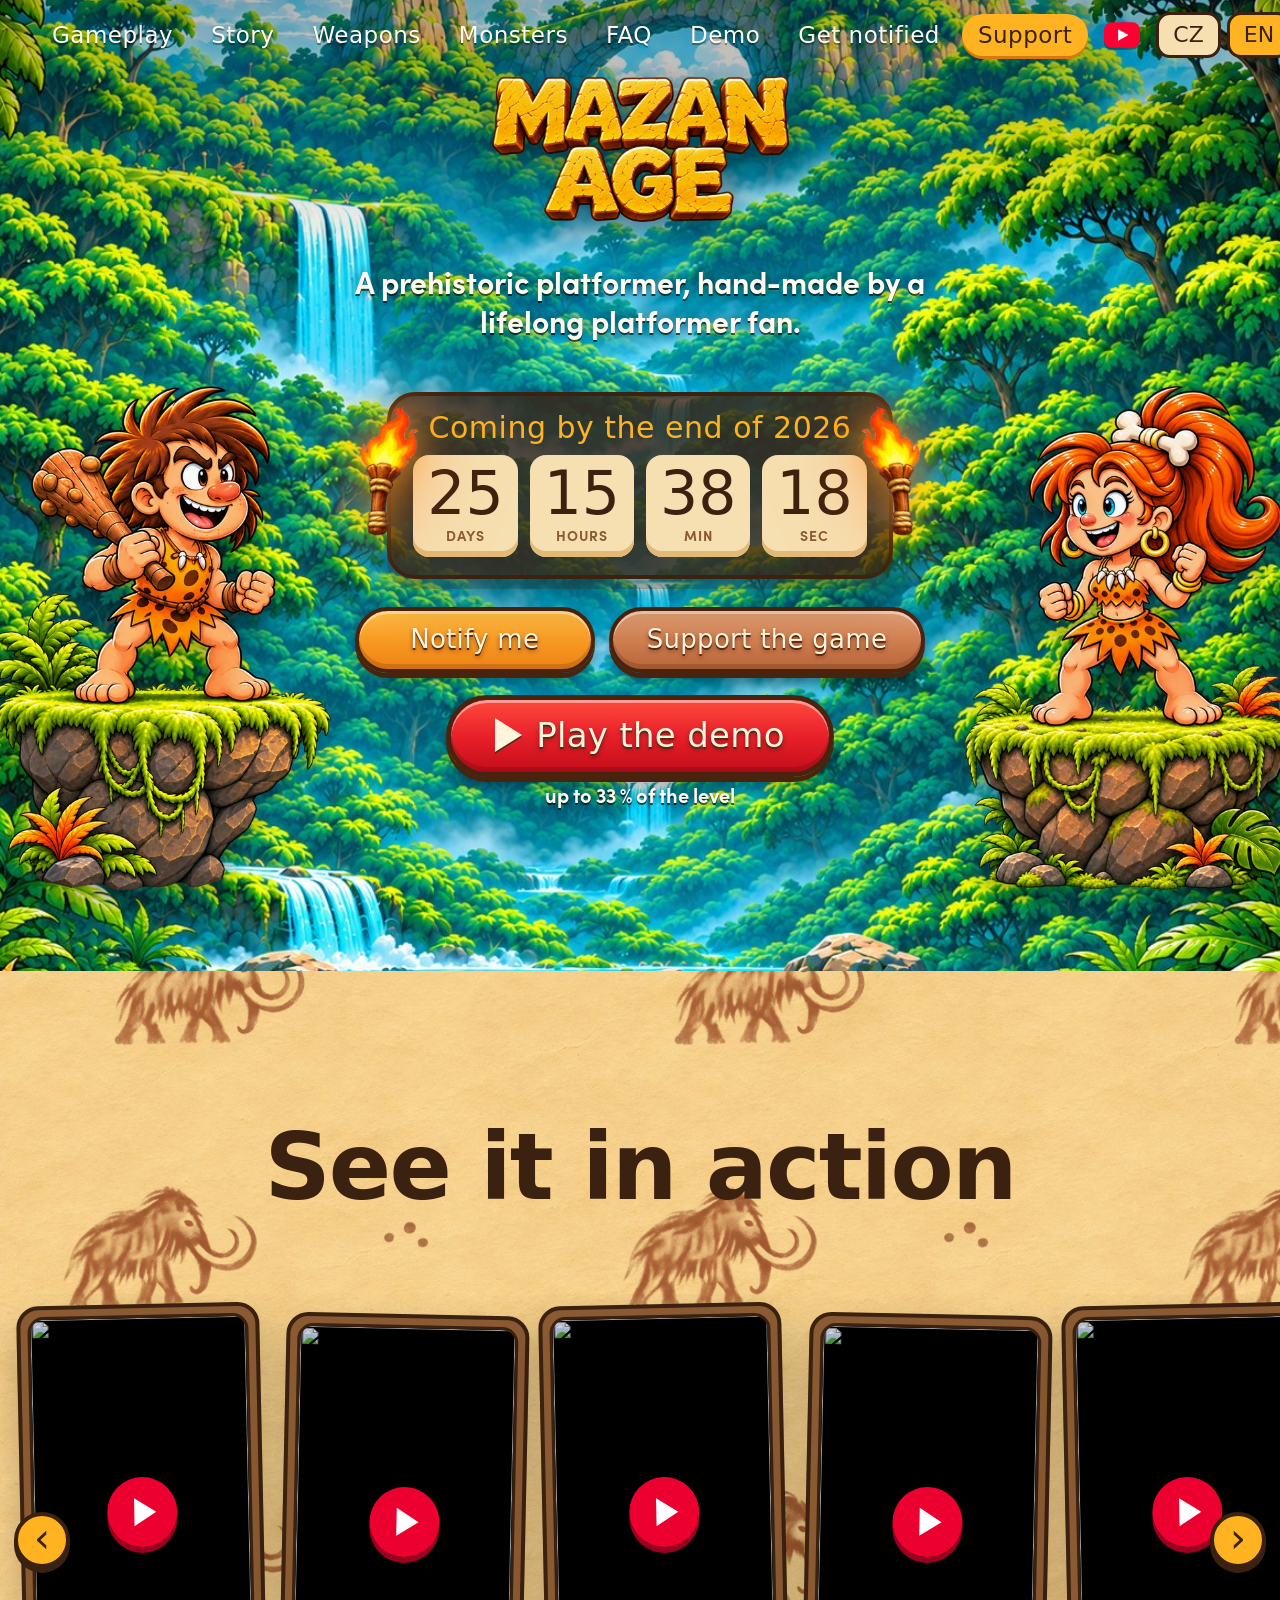
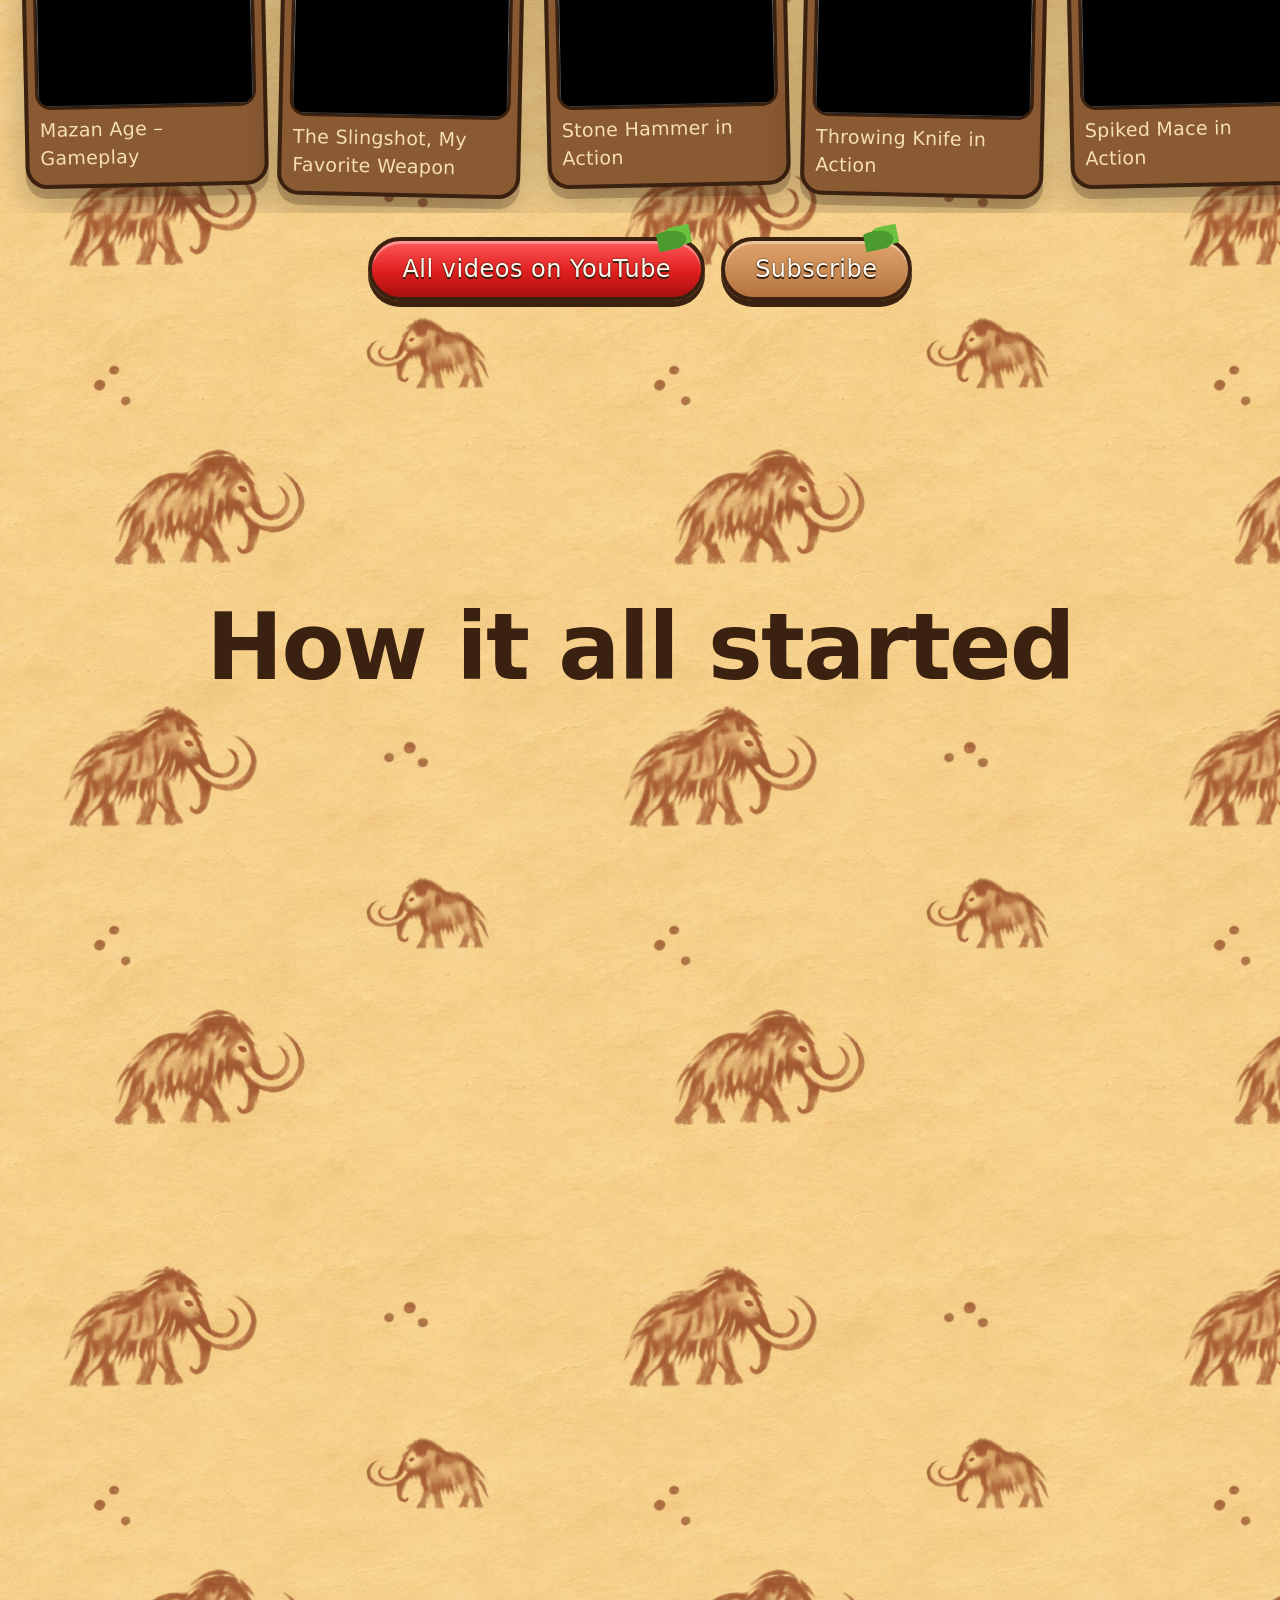
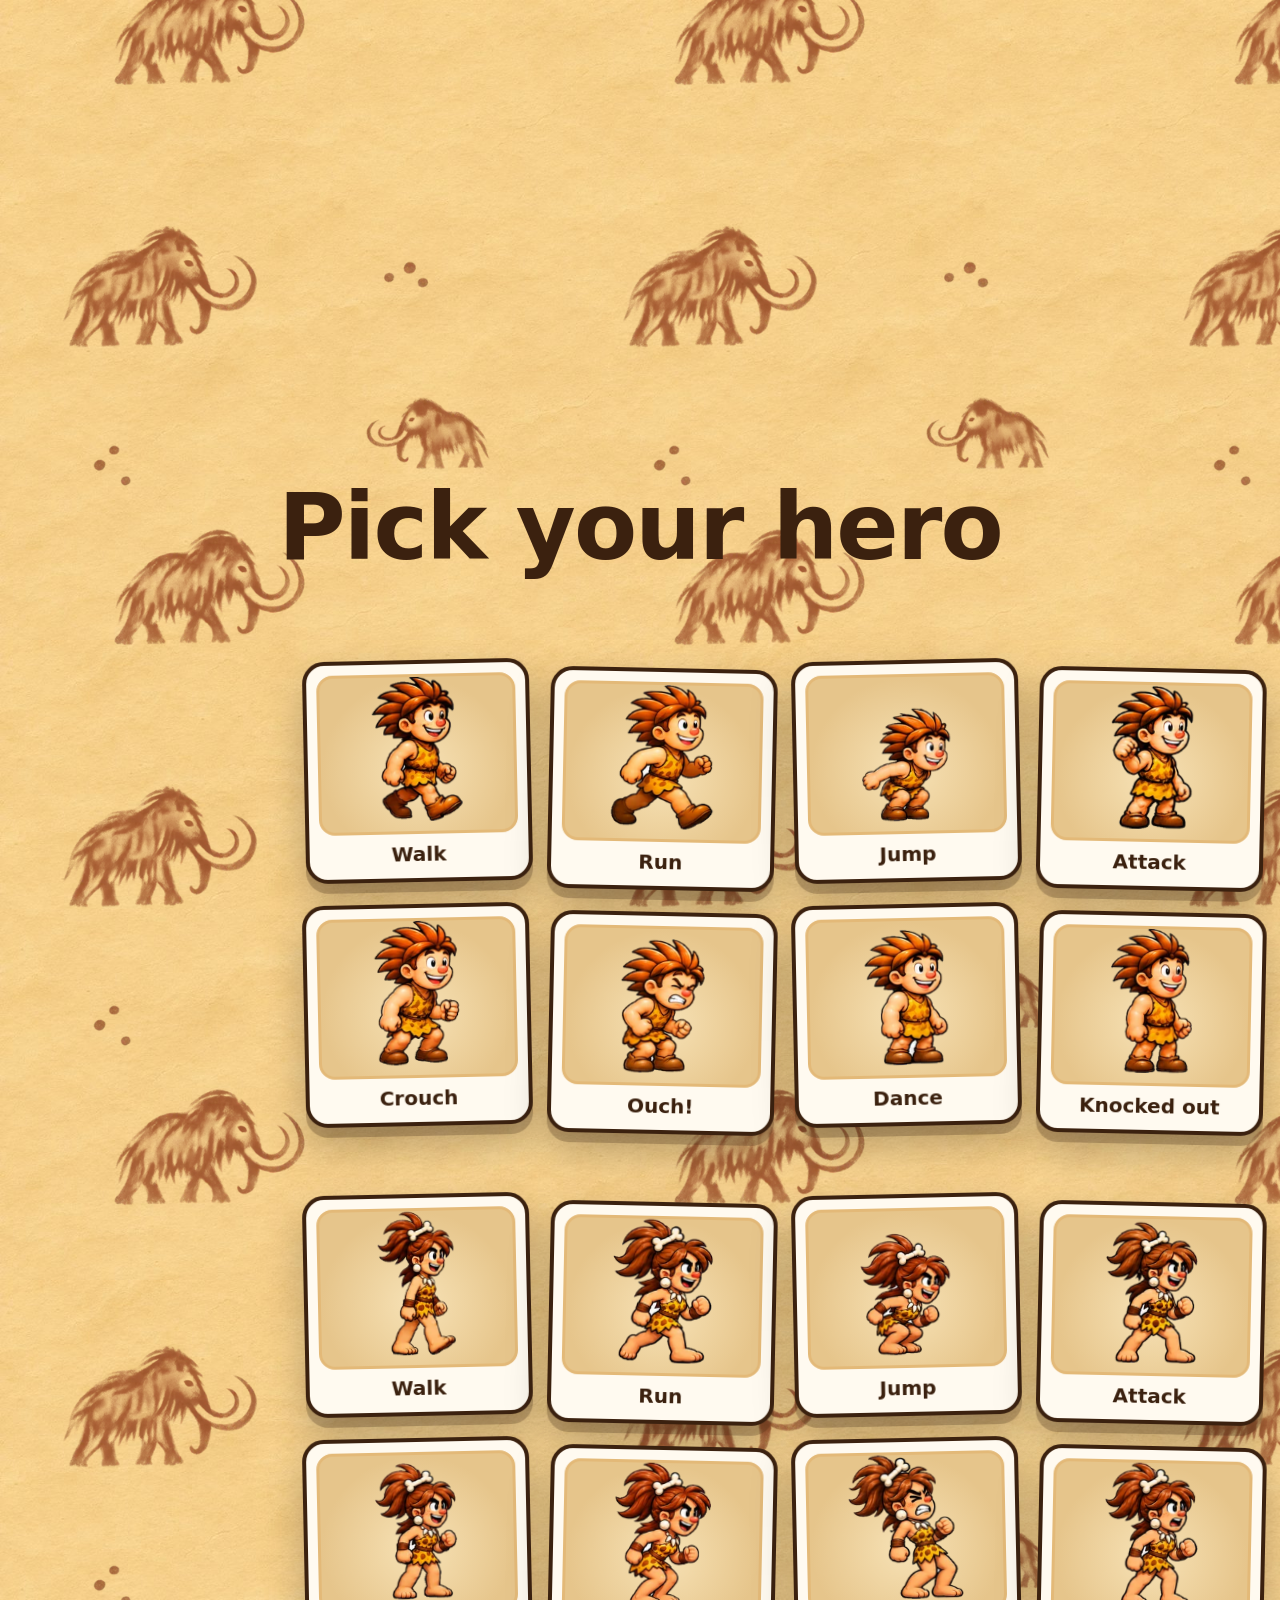
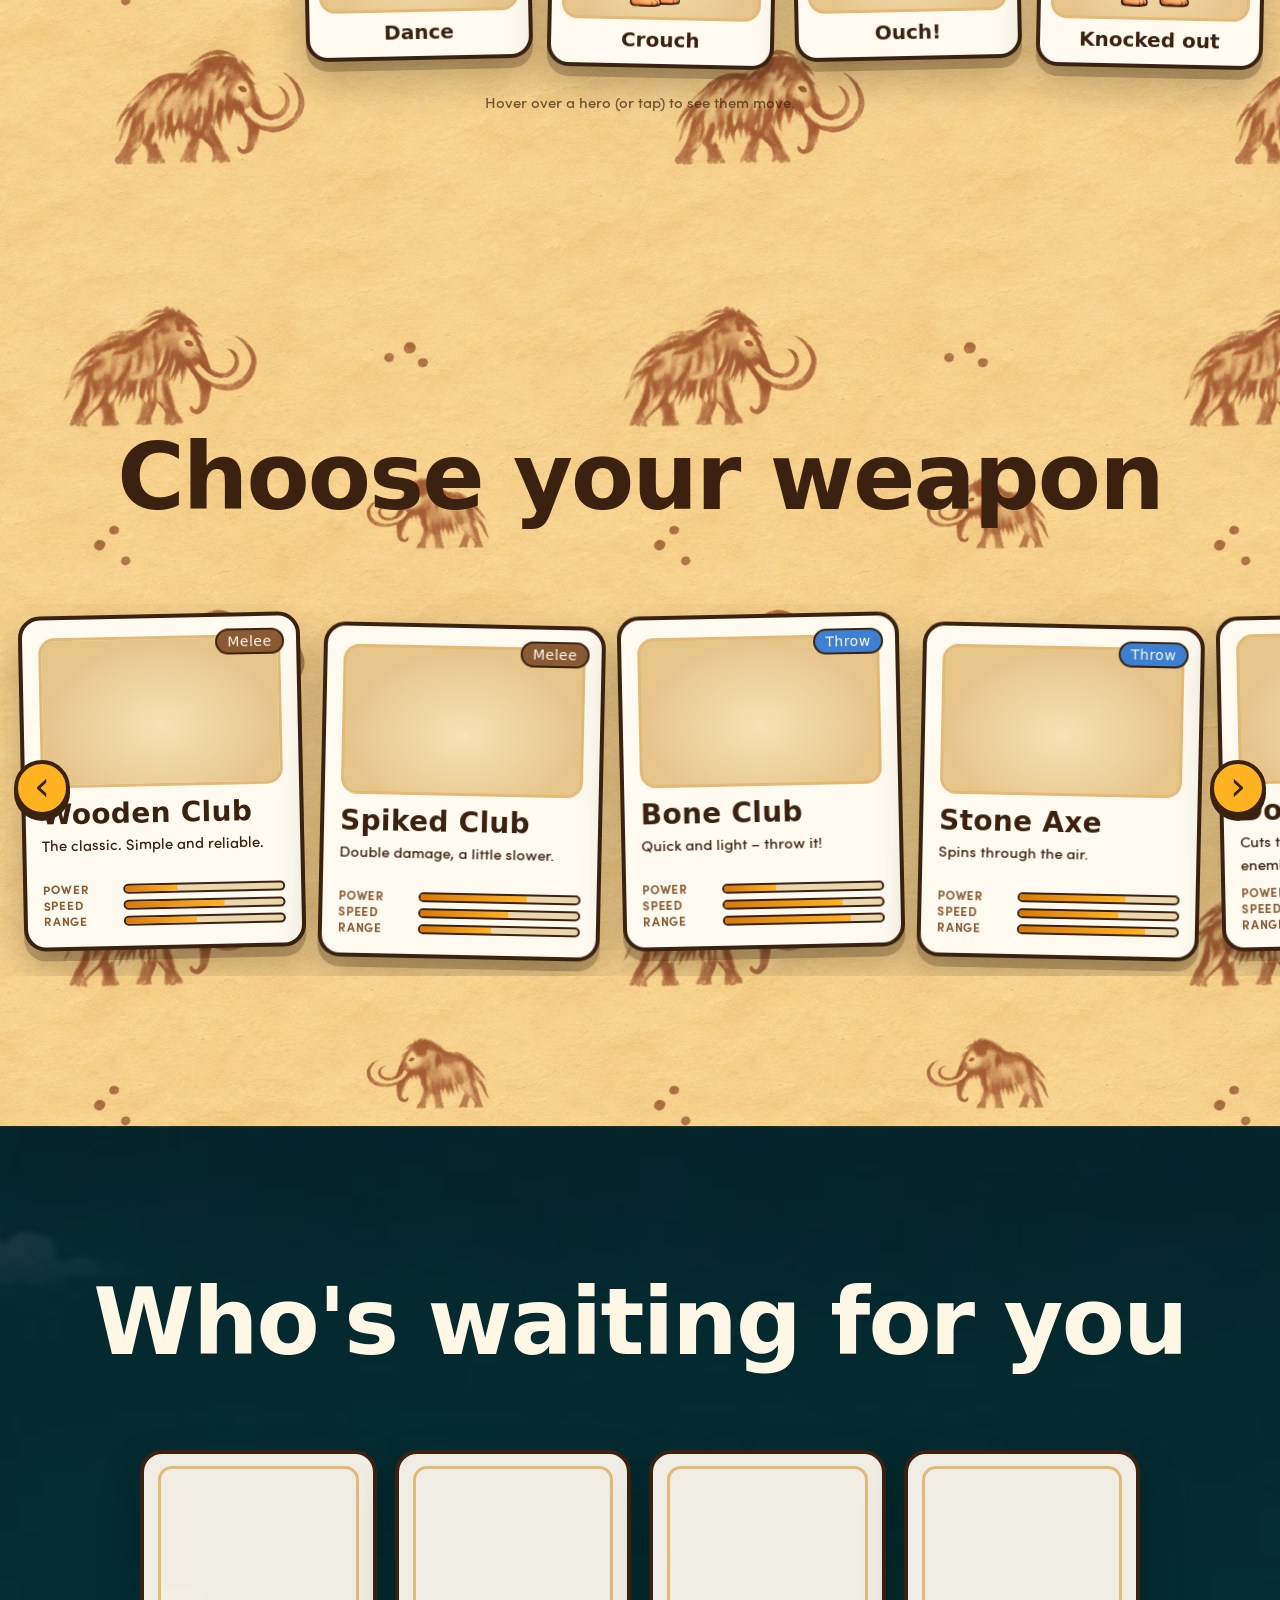
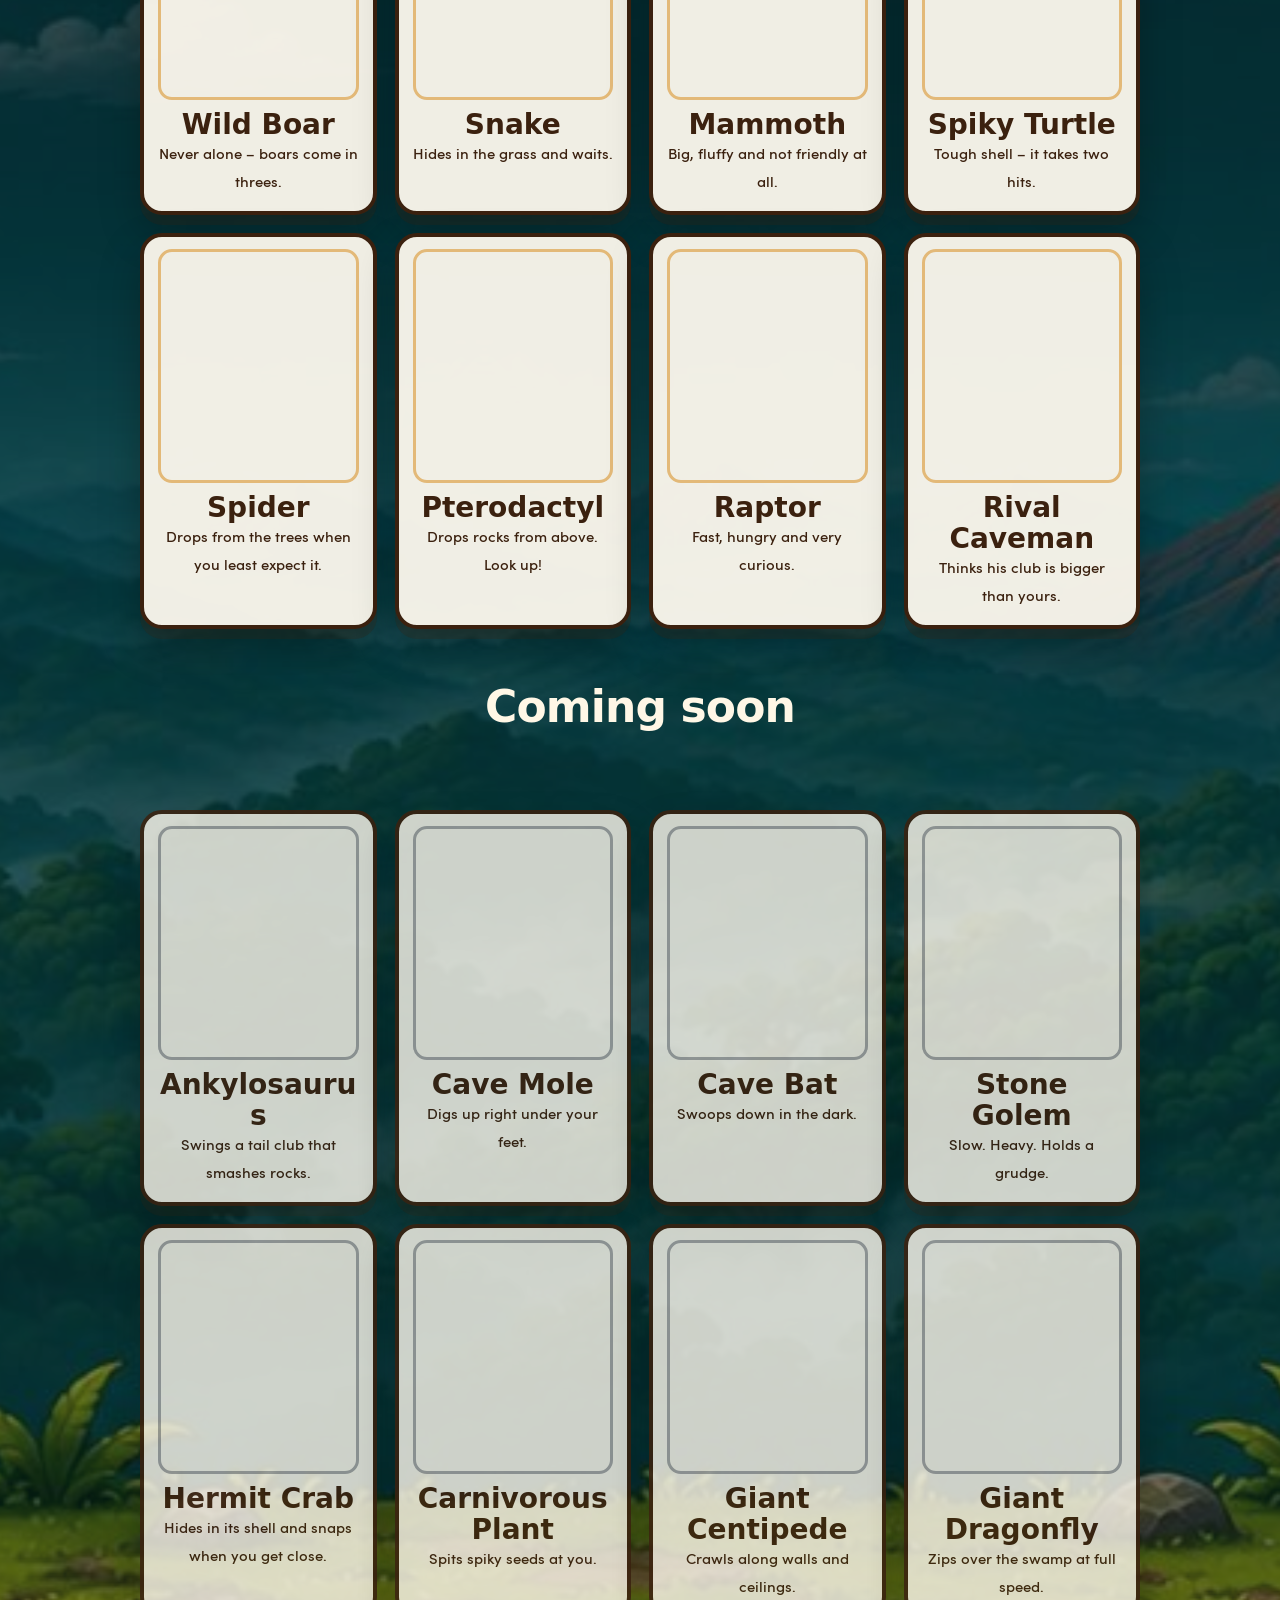
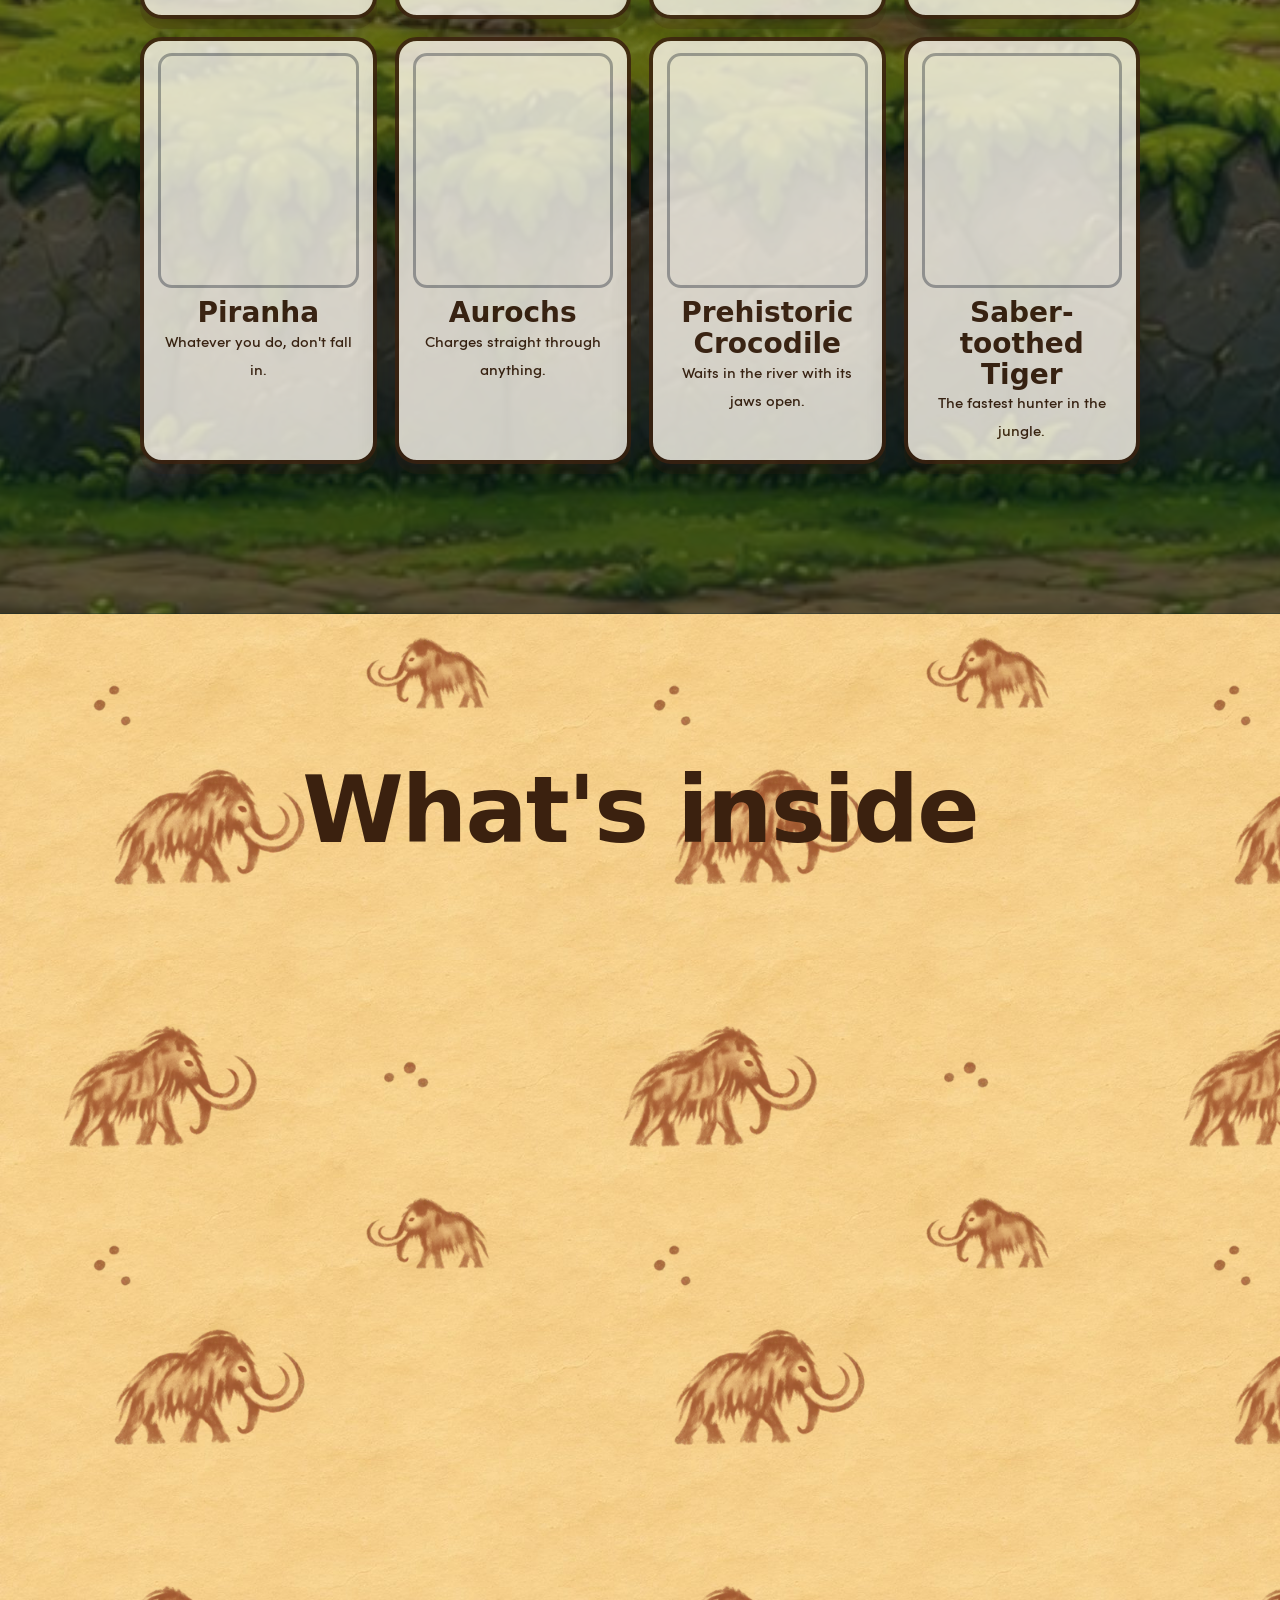
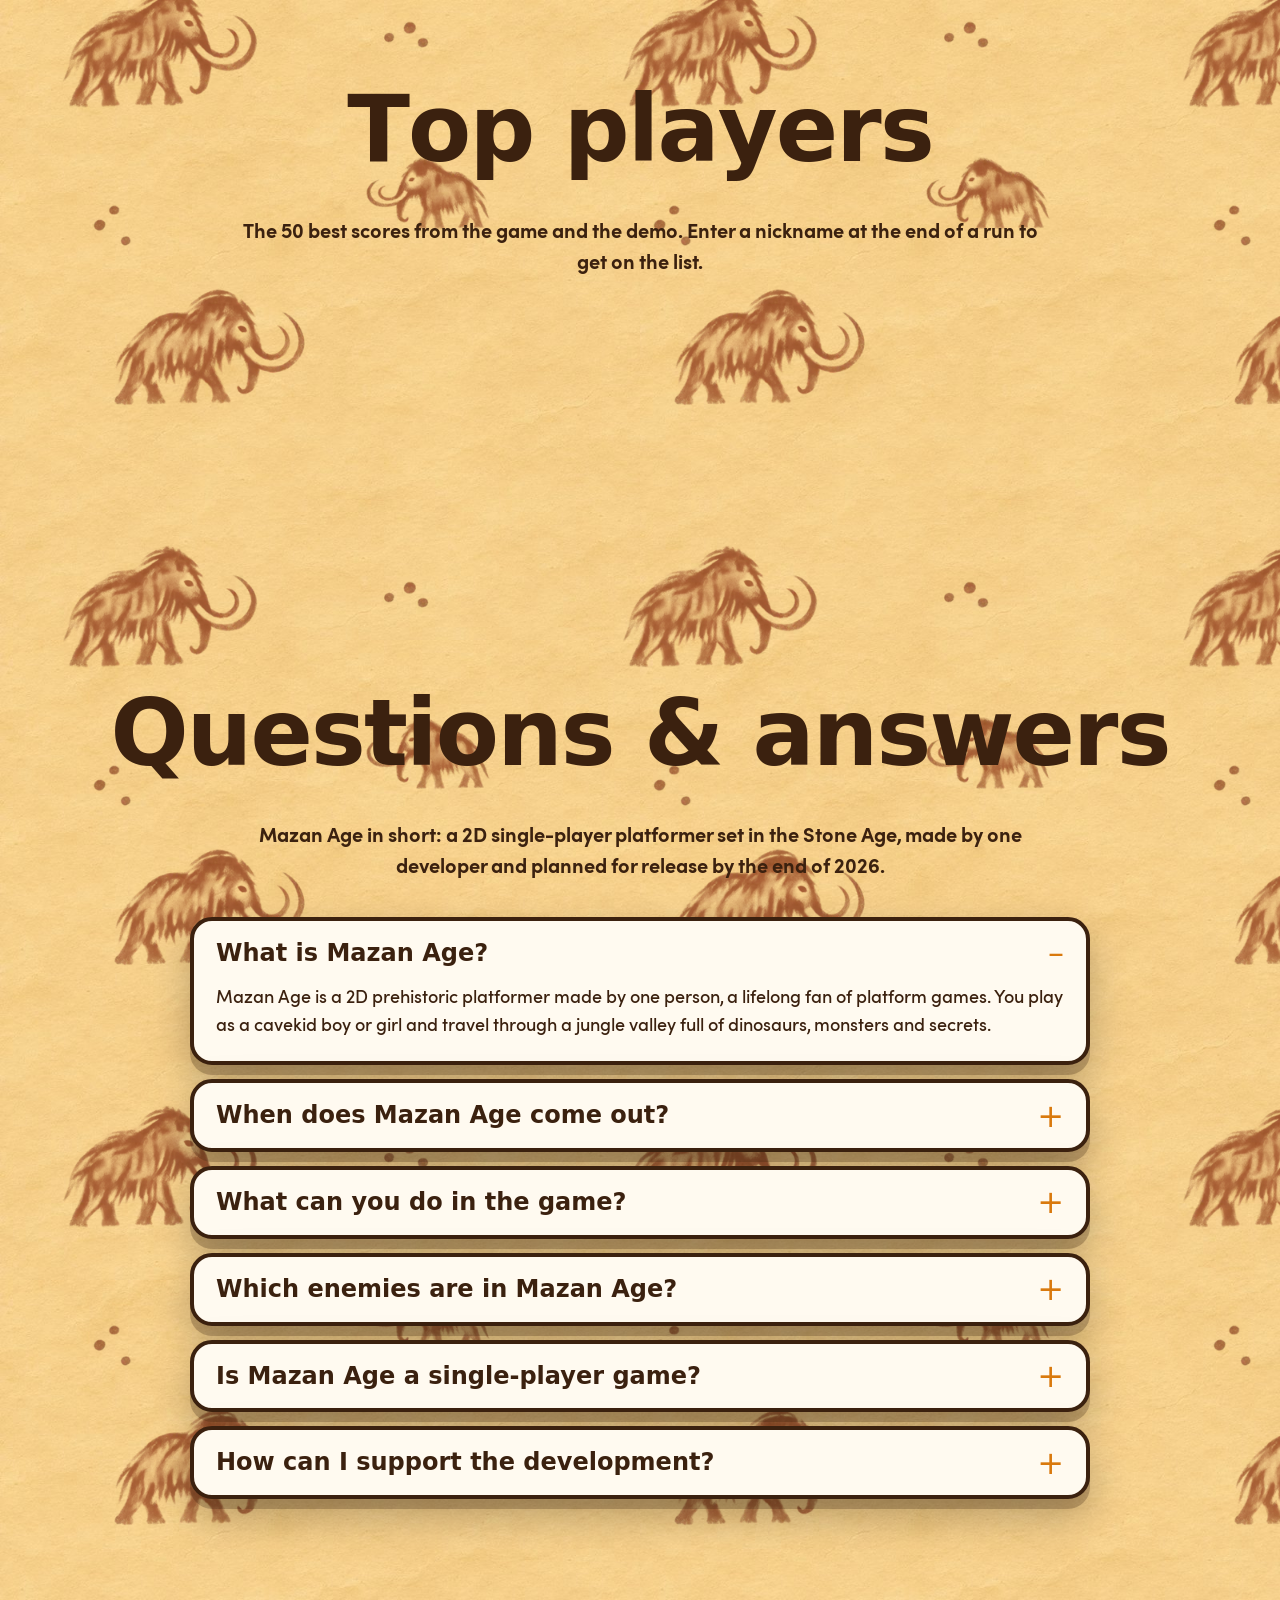
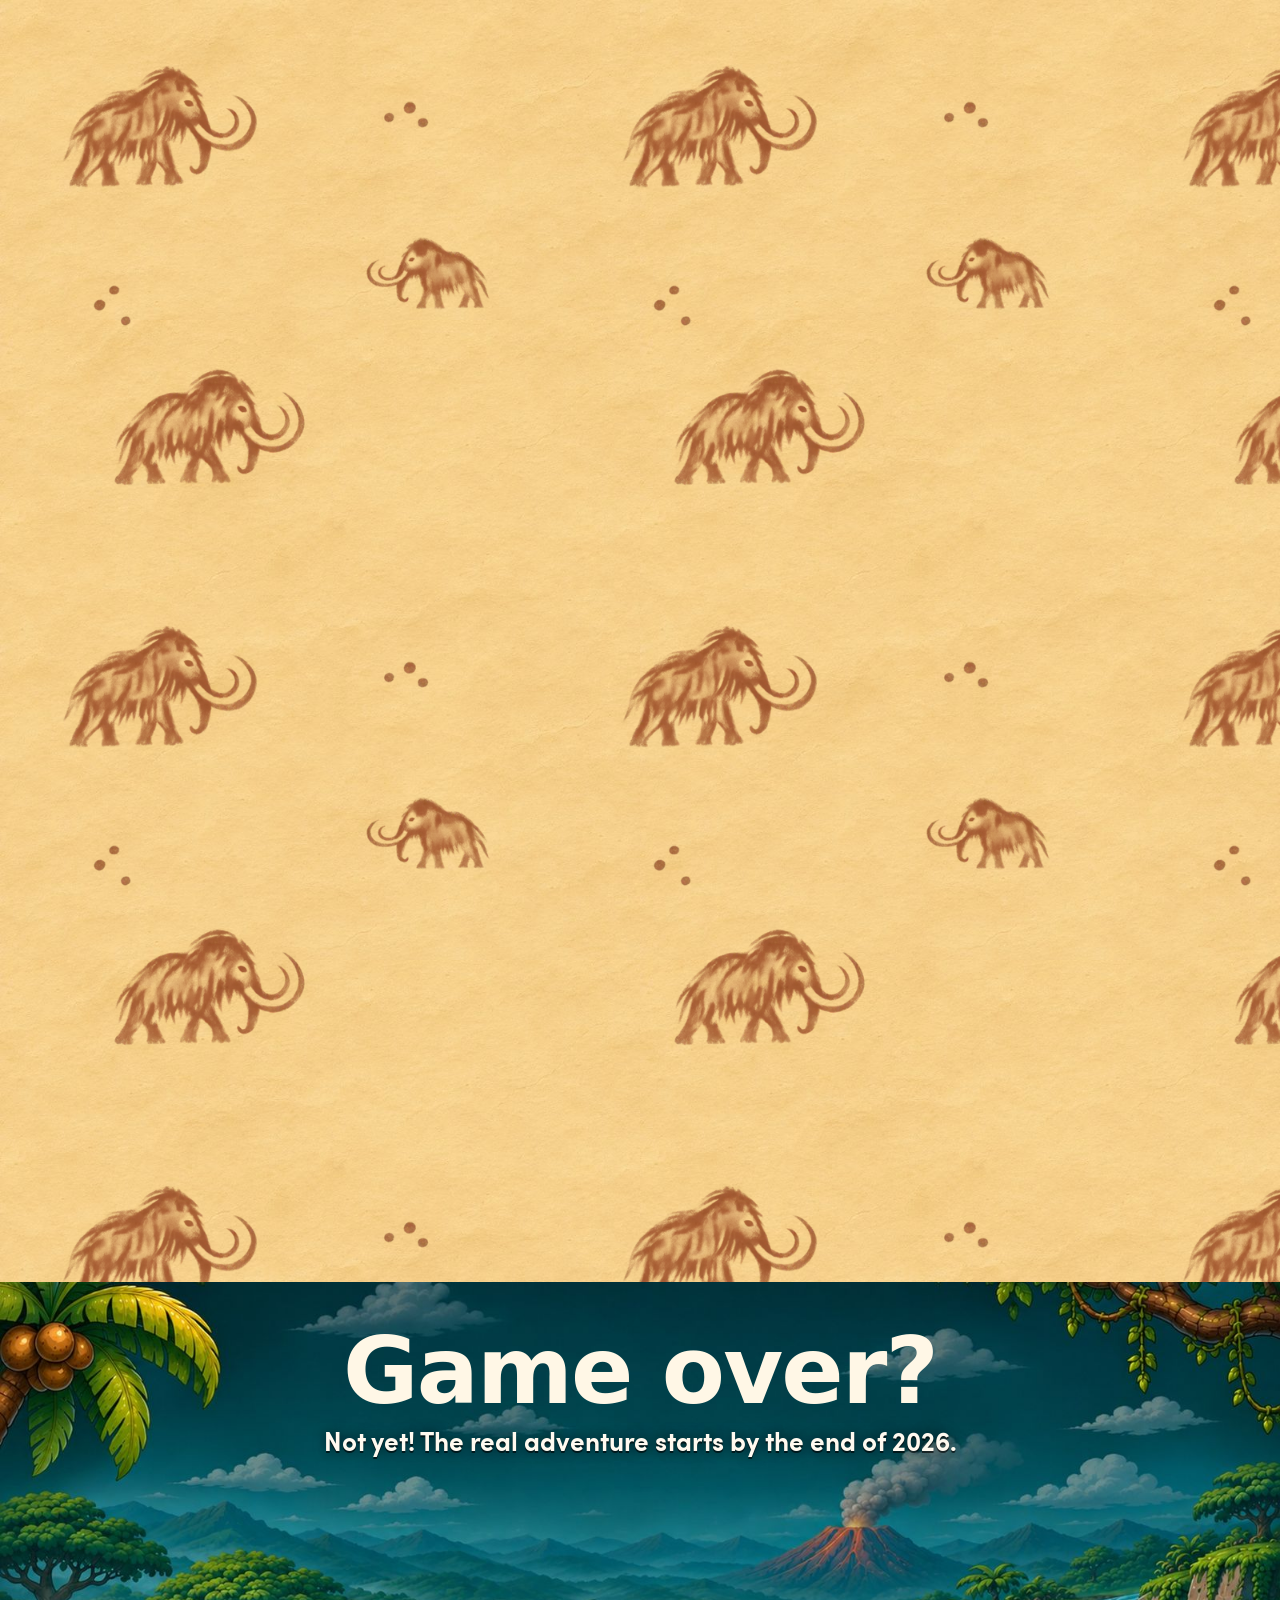
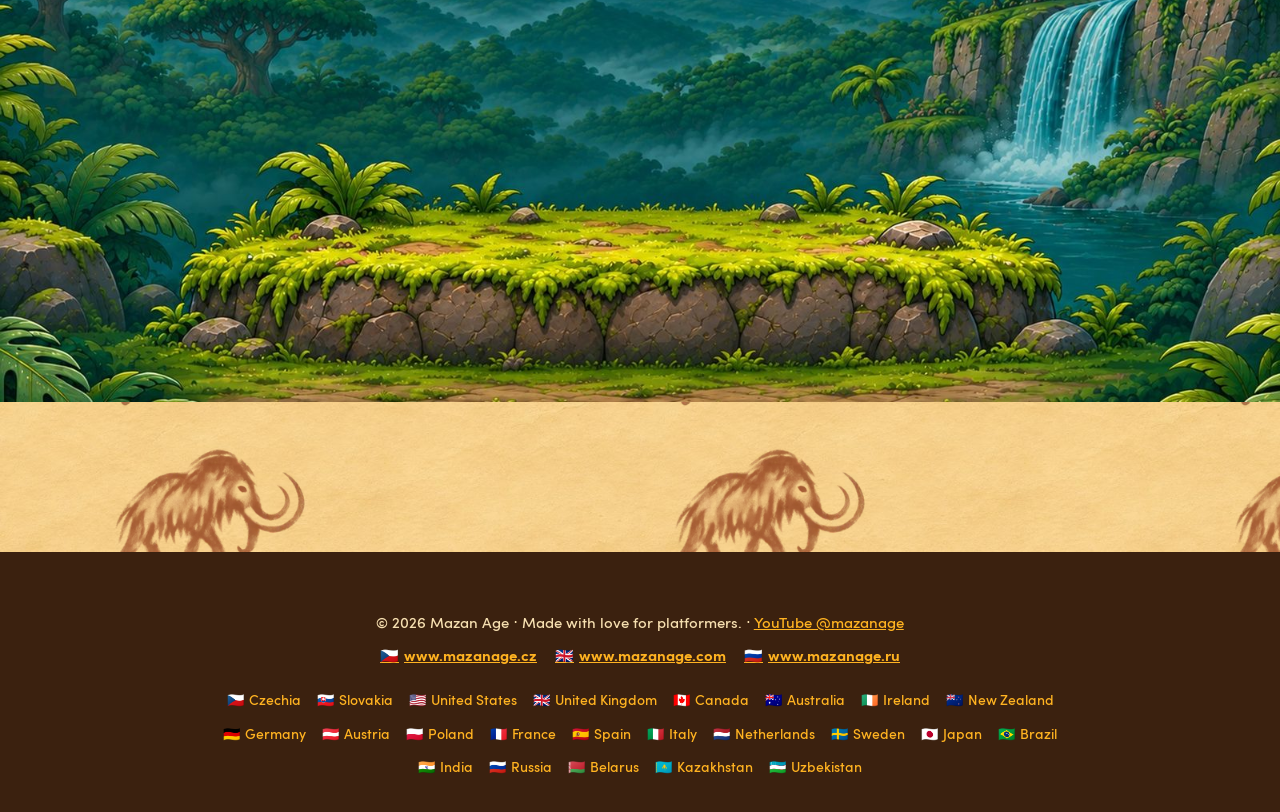
==== commit c4e73010: "Zebricek, pocitadlo hracu pod demem, nove demo" ====
--- a/index.html
+++ b/index.html
@@ -146,7 +146,7 @@
 <link rel="preconnect" href="https://fonts.gstatic.com" crossorigin>
 <link href="https://fonts.googleapis.com/css2?family=Fredoka:wght@600;700&amp;family=Lilita+One&amp;display=swap" rel="stylesheet">
 <link href="https://fonts.googleapis.com/css2?family=Noto+Color+Emoji&amp;display=swap&amp;text=%F0%9F%87%A8%F0%9F%87%BF%F0%9F%87%B8%F0%9F%87%B0%F0%9F%87%BA%F0%9F%87%B8%F0%9F%87%AC%F0%9F%87%A7%F0%9F%87%A8%F0%9F%87%A6%F0%9F%87%A6%F0%9F%87%BA%F0%9F%87%AE%F0%9F%87%AA%F0%9F%87%B3%F0%9F%87%BF%F0%9F%87%A9%F0%9F%87%AA%F0%9F%87%A6%F0%9F%87%B9%F0%9F%87%B5%F0%9F%87%B1%F0%9F%87%AB%F0%9F%87%B7%F0%9F%87%AA%F0%9F%87%B8%F0%9F%87%AE%F0%9F%87%B9%F0%9F%87%B3%F0%9F%87%B1%F0%9F%87%B8%F0%9F%87%AA%F0%9F%87%AF%F0%9F%87%B5%F0%9F%87%A7%F0%9F%87%B7%F0%9F%87%AE%F0%9F%87%B3%F0%9F%87%B7%F0%9F%87%BA%F0%9F%87%A7%F0%9F%87%BE%F0%9F%87%B0%F0%9F%87%BF%F0%9F%87%BA%F0%9F%87%BF" rel="stylesheet">
-<link rel="stylesheet" href="css/style.css?v=4914032c">
+<link rel="stylesheet" href="css/style.css?v=b21e027f">
 </head>
 <body>
 
@@ -189,7 +189,7 @@
     </div>
     <div class="hero__cta">
       <div class="hero__cta-row"><a class="game-btn game-btn--orange" href="#signup">Notify me</a><a class="game-btn game-btn--clay" href="#support">Support the game</a></div>
-      <a class="game-btn game-btn--red game-btn--big" href="demo/"><span class="game-btn__play" aria-hidden="true"></span>Play the demo</a><small class="hero__demo-len">up to 33 % of the level</small><span class="hero__demo-count" id="demo-count" hidden><span class="hero__demo-bar"><span id="demo-bar"></span></span><small id="demo-count-text"></small></span>
+      <a class="game-btn game-btn--red game-btn--big" href="demo/"><span class="game-btn__play" aria-hidden="true"></span>Play the demo</a><small class="hero__demo-len">up to 33 % of the level</small><span class="hero__demo-count" id="demo-count" hidden></span>
     </div>
   </div>
 </section>
@@ -416,8 +416,8 @@
 
 <div class="toast" id="toast" role="status"></div>
 
-<script src="js/config.js?v=4914032c" defer></script>
-<script src="js/sprites.js?v=4914032c" defer></script>
-<script type="module" src="js/main.js?v=4914032c"></script>
+<script src="js/config.js?v=b21e027f" defer></script>
+<script src="js/sprites.js?v=b21e027f" defer></script>
+<script type="module" src="js/main.js?v=b21e027f"></script>
 </body>
 </html>
--- a/css/style.css
+++ b/css/style.css
@@ -1 +1 @@
-﻿@font-face{font-family:"Sofia Pro";src:url(../assets/fonts/sofiapro-medium.woff2) format("woff2"),url(../assets/fonts/sofiapro-medium.woff) format("woff");font-weight:400 500;font-style:normal;font-display:swap}@font-face{font-family:"Sofia Pro";src:url(../assets/fonts/sofiapro-semibold.woff2) format("woff2"),url(../assets/fonts/sofiapro-semibold.woff) format("woff");font-weight:600;font-style:normal;font-display:swap}@font-face{font-family:"Sofia Pro";src:url(../assets/fonts/sofiapro-bold.woff2) format("woff2"),url(../assets/fonts/sofiapro-bold.woff) format("woff");font-weight:700 900;font-style:normal;font-display:swap}:root{--sand: #f6dfb0;--sand-dark: #e3b978;--stone: #c98b55;--stone-dark: #8a5a33;--gold: #ffb321;--gold-dark: #d9790d;--ink: #3b210f;--leaf: #4c9b2f;--leaf-dark: #2f6b1c;--night: #123236;--white: #fffaf0;--radius: 22px;--shadow: 0 10px 0 rgba(59, 33, 15, .25), 0 18px 40px rgba(0, 0, 0, .25);--paper: url(../assets/mammoths.webp) 0 0 / 560px auto repeat, url(../assets/paper.jpg) 0 0 / 640px auto repeat, var(--sand);--title: "Fredoka", "Arial Rounded MT Bold", system-ui, sans-serif;--head: "Lilita One", "Arial Black", system-ui, sans-serif;--body: "Sofia Pro", "Nunito", system-ui, -apple-system, "Segoe UI", sans-serif}*{box-sizing:border-box}html{scroll-behavior:smooth}body{margin:0;background:var(--paper);color:var(--ink);font:500 18px/1.55 var(--body);overflow-x:hidden}img{max-width:100%;height:auto;display:block}a{color:inherit}.sr{position:absolute;width:1px;height:1px;overflow:hidden;clip:rect(0 0 0 0)}.hp{position:absolute;left:-9999px}.reveal{opacity:0;translate:0 40px;transition:opacity .7s,translate .7s}.reveal.is-in{opacity:1;translate:0 0}@keyframes breathe{to{transform:scale(1.06) translate(-1%, -1%)}}@keyframes bob{50%{transform:translateY(-10px) rotate(-1deg)}}@keyframes spin{50%{transform:scaleX(0.2)}}@keyframes clouds{to{background-position-x:-1200px}}@keyframes ground{to{background-position-x:-120px}}.stone-btn{display:inline-block;position:relative;font:24px var(--head);letter-spacing:.5px;text-decoration:none;text-align:center;color:var(--white);text-shadow:0 2px 0 var(--ink),0 0 2px var(--ink);padding:14px 30px;border:4px solid var(--ink);border-radius:999px;cursor:pointer;background:linear-gradient(#e2a46a, var(--stone) 55%, #b5733f);box-shadow:inset 0 3px 0 hsla(0,0%,100%,.35),0 6px 0 var(--ink);transition:transform .12s,box-shadow .12s}.stone-btn::after{content:"";position:absolute;right:10px;top:-14px;width:34px;height:22px;background:radial-gradient(ellipse at 30% 60%, var(--leaf) 55%, transparent 57%),radial-gradient(ellipse at 75% 40%, #6cc23f 55%, transparent 57%);transform:rotate(-12deg)}.stone-btn:hover{transform:translateY(-3px) scale(1.03);box-shadow:inset 0 3px 0 hsla(0,0%,100%,.35),0 9px 0 var(--ink)}.stone-btn:active{transform:translateY(3px);box-shadow:inset 0 3px 0 hsla(0,0%,100%,.35),0 2px 0 var(--ink)}.stone-btn--gold{background:linear-gradient(#ffd25a, var(--gold) 55%, var(--gold-dark))}.stone-btn--demo{background:linear-gradient(#9be05a, #5fae32 55%, #3f7d1f)}.stone-btn[disabled],.stone-btn.is-off{filter:grayscale(0.7);opacity:.65;cursor:not-allowed}.game-btn{--c1: #ffb83d;--c2: #f7931e;--c3: #ec7d12;display:inline-flex;align-items:center;justify-content:center;gap:14px;min-width:240px;font:26px var(--head);letter-spacing:.3px;text-decoration:none;color:#fff4dd;text-shadow:0 2px 0 #5a2a10,0 3px 4px rgba(60,20,0,.55);padding:13px 34px 15px;border:4px solid #4a230e;border-radius:999px;background:linear-gradient(var(--c1), var(--c2) 50%, var(--c3));box-shadow:inset 0 3px 0 hsla(0,0%,100%,.45),inset 0 -5px 0 rgba(0,0,0,.14),0 5px 0 #4a230e,0 9px 14px rgba(0,0,0,.35);transition:transform .12s,box-shadow .12s,filter .12s}.game-btn:hover{transform:translateY(-2px);filter:brightness(1.08) saturate(1.08);box-shadow:inset 0 3px 0 hsla(0,0%,100%,.55),inset 0 -5px 0 rgba(0,0,0,.12),0 7px 0 #4a230e,0 12px 16px rgba(0,0,0,.35)}.game-btn:active{transform:translateY(3px);box-shadow:inset 0 3px 0 hsla(0,0%,100%,.4),0 2px 0 #4a230e}.game-btn--orange{--c1: #ffbe45;--c2: #f89a24;--c3: #ef8215}.game-btn--clay{--c1: #e2a074;--c2: #cf7f50;--c3: #b9653a}.game-btn--red{--c1: #ff4a3d;--c2: #e8202a;--c3: #c40d1a}.game-btn--big{font-size:34px;min-width:380px;padding:15px 44px 17px;border-width:5px}.game-btn__play{width:0;height:0;border-style:solid;border-width:.5em 0 .5em .8em;border-color:rgba(0,0,0,0) rgba(0,0,0,0) rgba(0,0,0,0) #fff4dd;filter:drop-shadow(0 2px 0 #5a2a10)}@media(max-width: 640px){.game-btn{min-width:0;font-size:21px;padding:11px 22px 13px}.game-btn--big{font-size:26px;min-width:0;padding:13px 30px 15px}}.sprite{width:calc(var(--w)*var(--s)*1px);height:calc(var(--h)*var(--s)*1px);background-image:var(--img);background-repeat:no-repeat;background-size:calc(var(--w)*var(--s)*var(--n)*1px) 100%;animation:play calc(var(--n)/var(--fps)*1s) steps(var(--n)) infinite}.sprite.flip{transform:scaleX(-1)}@keyframes play{to{background-position-x:calc(var(--w)*var(--s)*var(--n)*-1px)}}.topbar{position:fixed;inset:0 0 auto 0;z-index:50;display:flex;align-items:center;gap:16px;padding:8px 20px;background:rgba(59,33,15,0);transition:background .3s,box-shadow .3s}.topbar.is-solid{background:rgba(59,33,15,.88);box-shadow:0 4px 18px rgba(0,0,0,.25)}.topbar__logo img{height:54px;width:auto;opacity:0;transition:opacity .3s}.topbar.is-solid .topbar__logo img{opacity:1}.topbar__nav{margin-left:auto;display:flex;gap:6px}.topbar__nav a{font:23px var(--head);letter-spacing:.5px;color:var(--white);text-decoration:none;padding:8px 16px;border-radius:999px;white-space:nowrap;text-shadow:0 2px 0 rgba(0,0,0,.35)}.topbar__nav a:hover{background:hsla(0,0%,100%,.15)}.topbar__support{background:var(--gold);color:var(--ink) !important;text-shadow:none !important;box-shadow:0 3px 0 var(--gold-dark)}.lang{font:16px var(--head);color:var(--ink);background:var(--sand);border:3px solid var(--ink);border-radius:12px;padding:4px 10px;cursor:pointer}@media(max-width: 1200px){.topbar__nav a{font-size:19px;padding:6px 11px}.topbar__logo img{height:46px}}@media(max-width: 900px){.topbar__nav a:not(.topbar__support){display:none}}.lang{font-size:22px;padding:7px 14px;border-radius:14px;border-width:3px;min-width:56px}.lang:hover{background:var(--gold)}@media(max-width: 640px){.lang{font-size:18px;padding:5px 11px;min-width:46px}}.yt-mini svg{width:36px;height:26px;display:block;filter:drop-shadow(0 2px 0 rgba(0, 0, 0, 0.35))}.stone-btn--red{background:linear-gradient(#ff5a5a, #e01e1e 55%, #a80f0f)}.hero{padding:0 16px;position:relative;min-height:100vh;min-height:100svh;display:grid;place-items:center;overflow:hidden}.hero__bg{position:absolute;inset:-4%;background:url(../assets/hero_bg3.jpg) center 35%/cover no-repeat;animation:breathe 18s ease-in-out infinite alternate}.hero::after{content:"";position:absolute;inset:0;background:linear-gradient(rgba(0, 0, 0, 0.28), rgba(0, 0, 0, 0) 30%)}.hero__char{position:absolute;z-index:1;top:50%;translate:0 -50%;height:min(66vh,620px);width:auto;max-width:30vw;object-fit:contain;filter:drop-shadow(0 12px 14px rgba(0, 0, 0, 0.35));animation:idle 2.6s ease-in-out infinite;pointer-events:none}.hero__char--boy{left:max(8px,2vw);object-position:left bottom;transform-origin:50% 100%}.hero__char--girl{right:max(8px,2vw);object-position:right bottom;transform-origin:50% 100%;animation-delay:-1.3s}@keyframes idle{50%{transform:translateY(-6px) scaleY(1.015)}}.hero__content{position:relative;z-index:2;text-align:center;padding:72px 16px 40px;max-width:900px}.hero__logo{width:min(560px,88vw,62vh);margin:0 auto;filter:drop-shadow(0 10px 18px rgba(0, 0, 0, 0.45));animation:bob 3.2s ease-in-out infinite}.hero__tag{font:800 clamp(20px, 2.8vw, 30px)/1.3 var(--body);color:var(--white);text-shadow:0 2px 0 rgba(0,0,0,.6),0 0 14px rgba(0,0,0,.6);margin:8px auto 32px;max-width:640px}.hero__cta{display:flex;flex-direction:column;align-items:center;gap:22px;margin-top:32px}.hero__cta-row{display:flex;gap:14px;justify-content:center;flex-wrap:wrap}.hero__demo-len{margin-top:-12px;font:800 20px var(--body);color:var(--white);text-shadow:0 2px 0 rgba(0,0,0,.6),0 0 10px rgba(0,0,0,.6)}.hero__demo-count{display:flex;flex-direction:column;align-items:center;gap:4px;margin-top:2px}.hero__demo-count[hidden]{display:none}.hero__demo-count small{font:800 16px var(--body);color:var(--white);text-shadow:0 2px 0 rgba(0,0,0,.6),0 0 8px rgba(0,0,0,.6)}.hero__demo-bar{width:220px;height:10px;border:2px solid var(--ink);border-radius:8px;background:rgba(0,0,0,.35);overflow:hidden}.hero__demo-bar span{display:block;height:100%;width:0;background:var(--gold);transition:width .8s ease}.countdown{position:relative;display:inline-block;background:rgba(59,33,15,.8);border:4px solid var(--ink);border-radius:28px;padding:14px 22px 18px;box-shadow:var(--shadow)}.torch{position:absolute;top:50%;width:84px;pointer-events:none;z-index:1;filter:drop-shadow(0 0 18px rgba(255, 150, 30, 0.85)) drop-shadow(0 0 40px rgba(255, 90, 0, 0.5));animation:flicker 1.3s ease-in-out infinite}.torch--left{left:-44px;translate:0 -62%;rotate:-22deg}.torch--right{right:-44px;translate:0 -62%;rotate:22deg;scale:-1 1;animation-delay:-0.6s}@keyframes flicker{0%,100%{filter:drop-shadow(0 0 18px rgba(255, 150, 30, 0.85)) drop-shadow(0 0 40px rgba(255, 90, 0, 0.5)) brightness(1)}30%{filter:drop-shadow(0 0 26px rgba(255, 170, 40, 0.95)) drop-shadow(0 0 56px rgba(255, 100, 0, 0.6)) brightness(1.12)}55%{filter:drop-shadow(0 0 14px rgba(255, 140, 20, 0.75)) drop-shadow(0 0 34px rgba(255, 80, 0, 0.45)) brightness(0.95)}80%{filter:drop-shadow(0 0 22px rgba(255, 160, 35, 0.9)) drop-shadow(0 0 48px rgba(255, 95, 0, 0.55)) brightness(1.06)}}.countdown__label{display:block;font:clamp(22px,2.6vw,30px) var(--head);color:var(--gold);letter-spacing:.5px;margin-bottom:10px}.countdown__boxes{display:flex;gap:12px;justify-content:center}.countdown__boxes div{background:var(--sand);border-radius:16px;padding:8px 14px 6px;min-width:104px;box-shadow:inset 0 -6px 0 var(--sand-dark)}.countdown__boxes b{display:block;font:clamp(40px, 5vw, 60px)/1 var(--head);color:var(--ink)}.countdown__boxes small{font:800 14px var(--body);text-transform:uppercase;letter-spacing:1px;color:var(--stone-dark)}.hero__content{min-height:100svh;width:100%;padding-top:76px;padding-bottom:76px;display:grid;grid-template-rows:1fr auto 1fr;justify-items:center}.hero__top{align-self:end}.hero__h1{margin:0}.hero .hero__tag{margin:44px auto 48px}.hero .hero__cta{align-self:start;margin-top:28px}.hero .hero__logo{width:min(460px,84vw,33vh)}@media(max-height: 860px){.hero .hero__logo{width:min(420px,84vw,26vh)}.hero .hero__tag{margin:22px auto 26px;font-size:clamp(18px,2.2vw,24px)}.hero .hero__cta{margin-top:22px}.countdown__boxes b{font-size:clamp(32px,4.4vw,48px)}.countdown__boxes div{min-width:86px;padding:6px 10px 4px}.countdown__label{font-size:clamp(20px,2.2vw,26px)}}@media(max-width: 1200px){.hero__char{max-width:23vw}.hero__char--boy{left:0}.hero__char--girl{right:0}}@media(max-width: 900px)and (min-width: 641px){.hero__char{top:auto;bottom:0;translate:none;height:30vh;max-width:34vw}}.hero__char{top:auto;bottom:9vh;translate:none;height:min(56vh,600px);max-width:30vw}.hero__char--boy{left:-1.5vw}.hero__char--girl{right:-1.5vw}@keyframes idle{50%{transform:translateY(-4px)}}@media(max-width: 640px){.hero__cta-row{flex-wrap:nowrap;gap:8px}.hero__cta-row .game-btn{font-size:17px;padding:10px 14px 12px;border-width:3px}.hero .hero__char{height:24vh;bottom:0}.countdown__label{padding:0 22px;font-size:18px}}.title .ch{display:inline-block}.title.is-in .ch{animation:letter .6s cubic-bezier(0.3, 1.6, 0.5, 1) both;animation-delay:calc(var(--i)*40ms)}.title .word{display:inline-block;white-space:nowrap}@keyframes bump{50%{transform:scale(1.18)}}@keyframes hover{50%{translate:0 -8px}}@keyframes got{to{transform:translateY(-60px) scale(1.6);opacity:0}}@keyframes pop{from{transform:translateY(0) scale(0.6);opacity:1}to{transform:translateY(-70px) scale(1.2);opacity:0}}@keyframes hit{25%,75%{opacity:.2}50%{opacity:1}}@keyframes letter{from{transform:translateY(40px) scale(0.4) rotate(-12deg);opacity:0}}@media(prefers-reduced-motion: reduce){*,*::before,*::after{animation:none !important;transition:none !important}.reveal{opacity:1;translate:0 0}}section{padding:150px 16px;position:relative}.title{font:700 clamp(44px, 8vw, 92px)/1.02 var(--title);text-align:center;margin:0 0 80px;color:var(--ink);letter-spacing:-0.02em}.title--light{color:#fff7e6}.story{background:rgba(0,0,0,0)}.story__chapters{display:grid;grid-template-columns:repeat(4, 1fr);gap:22px;max-width:1200px;margin:0 auto}.chapter{position:relative;background:var(--white);border:4px solid var(--ink);border-radius:var(--radius);padding:18px 18px 22px;box-shadow:var(--shadow)}.chapter:nth-child(odd){transform:rotate(-1deg)}.chapter:nth-child(even){transform:rotate(1deg)}.chapter__art{position:relative;height:190px;border-radius:14px;overflow:hidden;margin-bottom:14px;display:grid;place-items:end center;padding-bottom:10px;background:linear-gradient(#a6dcef, #dff0c8 70%, var(--leaf) 70%, var(--leaf) 76%, #b07a4a 76%);border:3px solid var(--ink)}.chapter:nth-child(3) .chapter__art{background:linear-gradient(#2b3d5c, #45618a 70%, #6b5a4a 70%)}.chapter__prop{position:absolute}.chapter__prop--coin{width:40px;right:24px;top:30px;animation:spin 1.6s ease-in-out infinite}.chapter__prop--cave{width:110px;right:-6px;bottom:4px;opacity:.95}.chapter__num{position:absolute;left:-14px;top:-14px;width:46px;height:46px;border-radius:50%;display:grid;place-items:center;font:26px var(--head);color:var(--ink);background:var(--gold);border:4px solid var(--ink)}.chapter h3{font:700 32px/1.1 var(--title);margin:0 0 10px;letter-spacing:.5px}.chapter p{margin:0;font-size:17px}.heroes{background:rgba(0,0,0,0);text-align:center}.heroes__row{display:flex;gap:60px;justify-content:center;flex-wrap:wrap}.pedestal{margin:0;display:flex;flex-direction:column;align-items:center;cursor:pointer}.pedestal .sprite{--s: 1.1;position:relative;z-index:1;filter:drop-shadow(0 8px 6px rgba(0, 0, 0, 0.25))}.pedestal::after{content:"";width:220px;height:54px;margin-top:-18px;border-radius:50%;background:radial-gradient(ellipse at 50% 35%, #d9a76f, var(--stone) 55%, var(--stone-dark));border:4px solid var(--ink);box-shadow:0 0 40px 6px rgba(255,196,64,.55);order:2}.pedestal figcaption{order:3;margin-top:14px;display:flex;flex-direction:column}.pedestal figcaption b{font:700 40px var(--title);color:var(--ink)}.hint{font-size:15px;opacity:.7;margin-top:26px}.monsters{background:var(--night) url(../assets/night_bg.jpg) center/cover;position:relative}.monsters::before{content:"";position:absolute;inset:0;background:rgba(9,28,30,.55)}.monsters>*{position:relative}.monsters__grid{display:grid;grid-template-columns:repeat(4, minmax(0, 1fr));gap:18px;max-width:1000px;margin:0 auto}@media(max-width: 900px){.monsters__grid{grid-template-columns:repeat(2, minmax(0, 1fr))}}.beast{background:rgba(255,250,240,.94);border:4px solid var(--ink);border-radius:var(--radius);padding:12px 14px 14px;text-align:center;box-shadow:var(--shadow);transition:transform .2s}.beast:hover{transform:translateY(-6px) rotate(-1deg)}.beast__art{display:block;width:100%;height:auto;aspect-ratio:247/289;object-fit:cover;border-radius:14px;border:3px solid var(--sand-dark);margin-bottom:10px}.monsters__sub{margin-top:56px;font-size:clamp(28px,4vw,44px)}.monsters__grid--soon .beast__art{filter:grayscale(1) brightness(0.85);transition:filter .3s ease}.monsters__grid--soon .beast{opacity:.85;transition:opacity .3s ease,transform .2s ease}.monsters__grid--soon .beast:hover{opacity:1}.monsters__grid--soon .beast:hover .beast__art{filter:none}.beast__stage{height:150px;display:grid;place-items:end center;border-bottom:3px dashed var(--sand-dark);margin-bottom:10px}.beast b{font:700 28px/1.1 var(--title);display:block;overflow-wrap:anywhere;hyphens:auto}@media(max-width: 640px){.beast b{font-size:22px}}.beast span{font-size:15px}.features{background:rgba(0,0,0,0)}.features__grid{display:grid;grid-template-columns:repeat(3, 1fr);gap:22px;max-width:1100px;margin:0 auto}.feature{background:var(--white);border:4px solid var(--ink);border-radius:var(--radius);padding:20px;box-shadow:var(--shadow);text-align:center}.feature h3{font:700 32px/1.1 var(--title);margin:14px 0 8px}.feature p{margin:0}.feature__img{height:150px;width:auto;margin:0 auto}.feature__weapons{height:150px;display:grid;grid-template-columns:repeat(3, 1fr);gap:6px;align-items:center}.feature__weapons img{width:100%;transform:rotate(-20deg);transition:transform .3s}.feature:hover .feature__weapons img{transform:rotate(-35deg) scale(1.08)}.feature__coins{height:150px;display:flex;gap:14px;justify-content:center;align-items:center}.feature__coins img{width:60px;animation:spin 1.8s ease-in-out infinite}.feature__coins img:nth-child(2){width:72px;animation-delay:.3s}.feature__coins img:nth-child(3){animation-delay:.6s}.signup,.support{background:rgba(0,0,0,0)}.support{padding-top:20px}.panel{max-width:1440px;margin:0 auto;background:var(--white);border:4px solid var(--ink);border-radius:30px;padding:34px 28px;text-align:center;box-shadow:var(--shadow);position:relative}.panel>p,.signup__form,.form-msg{max-width:860px;margin-left:auto;margin-right:auto}.signup__form{display:grid;grid-template-columns:1fr auto;gap:12px;margin-top:20px}.signup__form input[type=email]{font:700 19px var(--body);padding:14px 18px;border:4px solid var(--ink);border-radius:999px;min-width:0;background:var(--sand);color:var(--ink)}.signup__form input[type=email]:focus{outline:4px solid var(--gold)}.consent{grid-column:1/-1;font-size:14px;display:flex;gap:8px;align-items:flex-start;text-align:left}.consent input{width:20px;height:20px;margin-top:1px;accent-color:var(--gold-dark);flex:none}.form-msg{min-height:1.5em;font-weight:800;margin:14px 0 0}.form-msg.ok{color:var(--leaf-dark)}.form-msg.err{color:#b3261e}.tips{display:flex;gap:10px;justify-content:center;flex-wrap:wrap;margin:22px 0 10px}.tip{min-width:100px;font-size:26px;padding:12px 14px}.tip small{display:block;font:700 13px var(--body);text-shadow:none;color:var(--ink)}.tip--big{font-size:30px}.tips__note{font-size:14px;opacity:.75;margin:6px 0 0}.footer{background:var(--ink);color:var(--sand);text-align:center;padding:60px 16px 30px;position:relative;overflow:hidden}.footer a{color:var(--gold)}.footer__parade{height:120px;position:relative}.footer p{margin:0;font-size:15px}.noscript{max-width:760px;margin:40px auto;padding:0 16px;text-align:center;font-weight:700}.chapter__art--img{height:auto;padding:0;display:block;background:none}.chapter__art--img img{width:100%;height:auto;display:block}.feature__card{width:100%;height:auto;border-radius:16px;border:3px solid var(--sand-dark);display:block}.chapter__art--img{position:relative;overflow:hidden}.chapter__art--img .card-on{position:absolute;inset:0;width:100%;height:100%;object-fit:cover;opacity:0;transition:opacity .35s}.chapter:hover .card-on,.chapter:focus-within .card-on{opacity:1}.chapter{transition:transform .25s}.chapter:hover{transform:rotate(0) translateY(-6px) scale(1.02)}.feature{transition:transform .25s cubic-bezier(0.3, 1.4, 0.5, 1),box-shadow .25s}.feature:nth-child(odd):hover{transform:rotate(-3deg) translateY(-8px) scale(1.03)}.feature:nth-child(even):hover{transform:rotate(3deg) translateY(-8px) scale(1.03)}.lineup{max-width:1440px;margin:0 auto;display:grid;gap:56px}.lineup__row{display:grid;grid-template-columns:260px 1fr;align-items:center;gap:28px;text-align:left}.lineup__row .pedestal{margin:0}.lineup__row .pedestal figcaption{text-align:center}.poses{display:grid;grid-template-columns:repeat(4, 1fr);gap:10px 14px;padding:6px 0}.pose{margin:0;min-width:0;text-align:center;animation:pose-in .6s cubic-bezier(0.3, 1.4, 0.5, 1) both;animation-delay:calc(var(--i)*70ms)}.pose:nth-child(odd){translate:0 -8px}.pose__stage{position:relative;height:168px;display:grid;place-items:end center;padding-bottom:14px;transition:transform .25s}.pose__stage::before{content:"";position:absolute;left:50%;bottom:6px;translate:-50% 0;z-index:-1;width:min(140px,92%);aspect-ratio:1;border-radius:50%;background:radial-gradient(circle at 50% 40%, #f3d28f, #e2b06a 70%);border:3px solid rgba(59,33,15,.25)}.pose__stage .sprite{position:relative}.pose:hover .pose__stage{transform:translateY(-6px) scale(1.06)}.pose figcaption{font:700 17px var(--title);color:var(--ink);margin-top:4px}.pose--weapon .pose__stage{place-items:center}.pose--weapon img{width:118px;height:auto;rotate:-32deg;filter:drop-shadow(0 6px 6px rgba(0, 0, 0, 0.25));transition:rotate .4s cubic-bezier(0.3, 1.6, 0.5, 1)}.pose--weapon:hover img{rotate:-58deg}.pose--weapon figcaption{color:var(--stone-dark)}@keyframes pose-in{from{opacity:0;transform:translateY(24px) scale(0.8)}}@media(max-width: 900px){.lineup__row{grid-template-columns:1fr;text-align:center}.poses{grid-template-columns:repeat(4, 1fr)}}@media(max-width: 640px){.poses{grid-template-columns:repeat(2, 1fr)}.pose__stage{height:120px}.pose .sprite{--s: .5 !important}}.pose{background:var(--white);border:4px solid var(--ink);border-radius:22px;padding:10px 10px 12px;box-shadow:var(--shadow);transition:transform .25s}.pose:nth-child(odd){translate:none;transform:rotate(-1.2deg)}.pose:nth-child(even){transform:rotate(1.2deg) translateY(8px)}.pose:hover{transform:rotate(0) translateY(-6px) scale(1.04)}.pose .pose__stage{height:160px;padding-bottom:10px;border-radius:16px;border:3px solid var(--sand-dark);background:radial-gradient(ellipse at 50% 60%, #f7e2b6, #e6c58b 70%)}.pose .pose__stage::before{display:none}.pose:hover .pose__stage{transform:none}.pose figcaption{font-size:20px;margin-top:8px}.poses{gap:22px 18px}.gameplay{padding-left:0;padding-right:0}.reels{position:relative;width:100%}.reels__track{display:flex;gap:18px;overflow-x:auto;overscroll-behavior-x:contain;padding:10px 24px 26px;scrollbar-width:none;cursor:grab}.reels__track::-webkit-scrollbar{display:none}@media(pointer: coarse){.reels__track{scroll-snap-type:x proximity}}.reels__track.is-drag{cursor:grabbing;scroll-snap-type:none}.reels__track.is-drag *{pointer-events:none}.reel{flex:0 0 auto;width:clamp(200px,19vw,280px);margin:0;scroll-snap-align:center;background:#8a5a33;border:4px solid var(--ink);border-radius:22px;padding:7px;box-shadow:var(--shadow);transition:transform .25s;text-align:left}.reel:nth-child(odd){transform:rotate(-1.2deg)}.reel:nth-child(even){transform:rotate(1.2deg) translateY(10px)}.reel:hover,.reel.is-playing{transform:rotate(0) translateY(-6px) scale(1.03);z-index:2}.reel__screen{display:block;position:relative;width:100%;aspect-ratio:9/16;border:3px solid var(--ink);border-radius:16px;overflow:hidden;padding:0;background:#000;cursor:pointer}.reel__screen img{width:100%;height:100%;object-fit:cover;transition:transform .6s,filter .3s;filter:brightness(0.82) saturate(1.1);user-select:none}.reel__screen:hover img{transform:scale(1.08);filter:brightness(1)}.reel__screen::after{content:"";position:absolute;inset:auto 0 0 0;height:40%;background:linear-gradient(transparent, rgba(0, 0, 0, 0.65))}.reel__play{position:absolute;left:50%;top:50%;translate:-50% -50%;width:70px;height:70px;border-radius:50%;z-index:1;background:rgba(255,0,51,.92);box-shadow:0 6px 0 #9c0020,0 10px 24px rgba(0,0,0,.5);transition:transform .2s}.reel__play::after{content:"";position:absolute;left:27px;top:21px;border:14px solid rgba(0,0,0,0);border-left:22px solid #fff;border-right:0}.reel__screen:hover .reel__play{transform:scale(1.12)}.reel__screen--live{cursor:auto}.reel__screen--live::after{display:none}.reel__screen--live iframe{position:absolute;top:0;left:50%;height:100%;width:316%;translate:-50% 0;border:0}.reel.is-playing{width:clamp(260px,26vw,380px)}.reel figcaption{padding:9px 4px 3px;min-height:3.1em}.reel figcaption a{font:19px/1.2 var(--head);color:var(--sand);text-decoration:none;letter-spacing:.3px}.reel figcaption a:hover{color:var(--gold)}.reels__arrow{position:absolute;top:42%;z-index:4;width:56px;height:56px;border-radius:50%;font:40px/1 var(--head);color:var(--ink);background:var(--gold);border:4px solid var(--ink);box-shadow:0 5px 0 var(--ink);cursor:pointer;display:grid;place-items:center;padding-bottom:6px}.reels__arrow:hover{transform:scale(1.08)}.reels__arrow--prev{left:14px}.reels__arrow--next{right:14px}.gameplay__cta{display:flex;gap:16px;justify-content:center;flex-wrap:wrap;padding:0 16px;margin-top:24px}.weapons{padding-left:0;padding-right:0;text-align:center}.wcard{flex:0 0 auto;width:clamp(240px,22vw,300px);position:relative;text-align:left;cursor:pointer;background:var(--white);border:4px solid var(--ink);border-radius:22px;padding:14px 16px 16px;box-shadow:var(--shadow);font:inherit;color:inherit;transition:transform .25s,box-shadow .25s}.wcard:nth-child(odd){transform:rotate(-1.2deg)}.wcard:nth-child(even){transform:rotate(1.2deg) translateY(10px)}.wcard:hover{transform:rotate(0) translateY(-6px) scale(1.03)}.wcard.is-picked{box-shadow:0 0 0 5px var(--gold),0 0 34px 8px rgba(255,179,33,.7),var(--shadow);transform:rotate(0) translateY(-6px)}.wcard__slot{height:150px;display:grid;place-items:center;border-radius:16px;margin-bottom:12px;background:radial-gradient(ellipse at 50% 60%, #f7e2b6, #e6c58b 70%);border:3px solid var(--sand-dark)}.wcard__slot img{max-width:92%;max-height:120px;transform:rotate(-18deg);transition:transform .35s cubic-bezier(0.3, 1.6, 0.5, 1);user-select:none}.wcard:hover .wcard__slot img,.wcard.is-picked .wcard__slot img{transform:rotate(-38deg) scale(1.08)}.wcard b{display:block;font:700 28px/1.1 var(--title);letter-spacing:.3px}.wcard__line{display:block;font-size:15px;min-height:2.6em;margin:4px 0 10px}.wcard__badge{position:absolute;right:12px;top:12px;z-index:1;font:14px var(--head);letter-spacing:.5px;color:var(--white);padding:3px 10px;border-radius:999px;border:2px solid var(--ink);background:var(--stone-dark)}.wcard__badge--throw{background:#3d7fd0}.wcard__badge--shoot{background:#4c9b2f}.wcard__badge--boomerang{background:#c2410c}.wcard__stats div{display:grid;grid-template-columns:72px 1fr;align-items:center;gap:8px;margin-top:4px}.wcard__stats small{font:800 12px var(--body);text-transform:uppercase;letter-spacing:.8px;color:var(--stone-dark)}.wcard__stats i{display:block;height:10px;border-radius:999px;background:#ecd6ad;border:2px solid var(--ink);position:relative;overflow:hidden}.wcard__stats i::after{content:"";position:absolute;inset:0;width:calc(var(--v)*100%);background:linear-gradient(90deg, var(--gold-dark), var(--gold))}.panel--row{display:grid;grid-template-columns:1fr 1.25fr;align-items:center;text-align:left;max-width:1180px;padding:34px 44px}.panel__head{padding-right:40px;border-right:2px solid var(--sand-dark)}.panel__body{padding-left:40px}.panel__title{display:flex;align-items:center;gap:18px}.panel__title img{width:clamp(110px,12vw,190px);height:auto;flex:none;filter:drop-shadow(0 6px 6px rgba(0, 0, 0, 0.2))}.panel--row .title{text-align:left;margin:0;font-size:clamp(36px,4.4vw,64px)}.panel--row .panel__head p{margin:14px 0 0;font-size:19px;max-width:420px}.panel--row .panel__head p,.panel--row .form-msg{max-width:none}.panel--row .signup__form{display:flex;flex-direction:column;gap:14px;margin:0;max-width:none}.panel--row .signup__form input[type=email]{width:100%;border-width:3px;background:#fbe6bd;padding:16px 22px}.pill-btn{position:relative;width:100%;padding:16px 20px;border:3px solid #7a3d0c;border-radius:999px;cursor:pointer;font:700 26px var(--title);color:#fff;text-shadow:0 2px 0 #b04f06;background:linear-gradient(#ffd24a, #ffae1f 55%, #f08a0c);box-shadow:inset 0 3px 0 hsla(0,0%,100%,.45),0 6px 0 #9b4a08;transition:transform .12s,box-shadow .12s,filter .12s}.pill-btn::after{content:"";position:absolute;right:18px;top:-16px;width:34px;height:22px;rotate:-25deg;background:radial-gradient(ellipse at 50% 60%, #6cc23f 55%, transparent 57%);filter:drop-shadow(0 2px 0 #2f6b1c)}.pill-btn:hover{filter:brightness(1.08) saturate(1.1);transform:translateY(-2px)}.pill-btn:active{transform:translateY(3px);box-shadow:inset 0 3px 0 hsla(0,0%,100%,.45),0 2px 0 #9b4a08}.pill-btn:disabled{filter:grayscale(0.6);cursor:wait}.panel--row .consent{font-size:15px}.panel--row .tips{display:flex;gap:10px;justify-content:center;flex-wrap:nowrap;margin:0}.tip{position:relative;display:block;flex:1 1 0;min-width:0;max-width:190px;transition:transform .15s}.tip img{display:block;width:100%;height:auto}.tip .tip__on{position:absolute;inset:0;opacity:0;transition:opacity .15s}.tip:hover,.tip:focus-visible{transform:translateY(-5px) scale(1.06)}.tip:hover .tip__on,.tip:focus-visible .tip__on{opacity:1}.tip.is-off{cursor:help}.panel--row .tips__note{text-align:center;margin:18px 0 0;font-size:17px;opacity:.85}#support-top{padding-top:0}@media(max-width: 1100px){.panel--row{grid-template-columns:1fr;padding:28px 22px}.panel__head{padding:0 0 22px;border-right:0;border-bottom:2px solid var(--sand-dark);margin-bottom:22px}.panel__body{padding:0}.panel--row .tips{flex-wrap:nowrap}.tip{flex:0 1 120px}}@media(max-width: 480px){.panel--row .tips{flex-wrap:wrap}.tip{flex:0 0 92px}}@media(max-width: 480px){.panel__title img{width:84px}}.support .panel--row,.signup .panel--row{max-width:1440px}.support .panel--row{grid-template-columns:1fr 2fr}.support .panel--row .tips{gap:16px}@media(max-width: 1100px){.support .panel--row{grid-template-columns:1fr}}.tips__any{display:flex;width:fit-content;margin:16px auto 0;font-size:22px;min-width:0;padding:10px 28px 12px}.walker{position:absolute;left:0;bottom:6px;z-index:4;pointer-events:none;will-change:transform}.ending{padding:150px 0}.ending__scene{position:relative;width:100%;aspect-ratio:1600/900;max-height:100vh;min-height:520px;background:url(../assets/night_bg.jpg) center 70%/cover no-repeat;overflow:hidden}.ending__ko{position:absolute;left:50%;bottom:25%;width:min(33%,520px);translate:-50% 0;filter:drop-shadow(0 10px 10px rgba(0, 0, 0, 0.35));animation:daze 3.4s ease-in-out infinite}.ending__text{position:absolute;left:0;right:0;top:6%;text-align:center;padding:0 16px}.ending__text .title{margin-bottom:8px}.ending__text p{font:800 clamp(18px, 2.2vw, 26px)/1.3 var(--body);color:var(--white);text-shadow:0 2px 0 rgba(0,0,0,.6),0 0 12px rgba(0,0,0,.6);margin:0}.ending__again{position:absolute;left:50%;bottom:7%;translate:-50% 0;width:min(300px,60%);padding:0;border:0;background:none;cursor:pointer;filter:drop-shadow(0 6px 8px rgba(0, 0, 0, 0.4));transition:transform .15s}.ending__again .on{display:none}.ending__again:hover .on,.ending__again:focus-visible .on{display:block}.ending__again:hover .off,.ending__again:focus-visible .off{display:none}.ending__again:hover{transform:scale(1.08)}.ending__again:active{transform:scale(0.96)}@keyframes daze{50%{rotate:-1.5deg;translate:-50% -4px}}.faq{background:rgba(0,0,0,0)}.faq__intro{max-width:820px;margin:-40px auto 34px;text-align:center;font-weight:700;font-size:20px}.faq__list{max-width:900px;margin:0 auto;display:grid;gap:14px}.faq__item{background:var(--white);border:4px solid var(--ink);border-radius:var(--radius);box-shadow:var(--shadow);padding:0 22px}.faq__item summary{cursor:pointer;list-style:none;padding:18px 34px 18px 0;position:relative;font:700 24px/1.2 var(--title)}.faq__item summary::-webkit-details-marker{display:none}.faq__item summary::after{content:"+";position:absolute;right:0;top:50%;transform:translateY(-50%);font:32px var(--head);color:var(--gold-dark)}.faq__item[open] summary::after{content:"–"}.faq__item p{margin:0 0 20px}@media(max-width: 640px){.faq__intro{margin-top:-30px;font-size:17px}.faq__item{padding:0 16px}.faq__item summary{font-size:20px}}.langs{display:flex;gap:6px}.langs .lang{text-decoration:none;display:inline-block;text-align:center;line-height:1.2}.langs .lang[aria-current=page]{background:var(--gold)}@media(max-width: 640px){.topbar{gap:8px;padding:8px 10px}.topbar__logo img{height:32px}.topbar__nav a{font-size:16px;padding:6px 10px}.yt-mini svg{width:30px;height:22px}.langs{gap:4px}.langs .lang{font-size:15px;padding:4px 7px;min-width:0}.langs .lang[aria-current=page]{display:none}}.footer__langs{margin-top:10px !important}.footer__langs{display:flex;flex-wrap:wrap;justify-content:center;gap:6px 18px}.footer__langs a{font-weight:800;white-space:nowrap}.countries{max-width:900px;margin:18px auto 0}.countries ul{list-style:none;margin:0;padding:0;display:flex;flex-wrap:wrap;justify-content:center;gap:6px 16px}.countries a{text-decoration:none;font-size:14px;white-space:nowrap}.countries a:hover{text-decoration:underline}.flag{font-family:"Noto Color Emoji","Segoe UI Emoji","Apple Color Emoji",sans-serif;margin-right:5px}html[lang=ru]{--title: "Rubik", "Arial Rounded MT Bold", system-ui, sans-serif;--head: "Russo One", "Arial Black", system-ui, sans-serif}html[lang=ru] .title{letter-spacing:-0.03em}.cookie-bar{position:fixed;left:50%;bottom:16px;transform:translateX(-50%);z-index:1000;width:min(760px,100% - 32px);box-sizing:border-box;display:flex;gap:16px;align-items:center;padding:16px 20px;background:var(--ink);color:var(--sand);border:3px solid var(--gold);border-radius:16px;box-shadow:0 8px 24px rgba(0,0,0,.45)}.cookie-bar[hidden]{display:none}.cookie-bar p{margin:0;font-size:15px;line-height:1.45;flex:1}.cookie-bar__btns{display:flex;gap:10px;flex-shrink:0}.cookie-bar .stone-btn{font-size:18px;padding:10px 18px}@media(max-width: 640px){.cookie-bar{flex-direction:column;align-items:stretch;bottom:10px;padding:14px}.cookie-bar__btns .stone-btn{flex:1}}.board{background:rgba(0,0,0,0)}.board__intro{max-width:820px;margin:-40px auto 30px;text-align:center;font-weight:700;font-size:20px}.board__wrap{max-width:720px;margin:0 auto;background:var(--white);border:4px solid var(--ink);border-radius:var(--radius);box-shadow:var(--shadow);padding:14px 22px}.board__list{list-style:none;margin:0;padding:0;max-height:620px;overflow-y:auto}.board__row{display:grid;grid-template-columns:52px 1fr 120px 70px;gap:10px;align-items:center;padding:8px 6px;border-bottom:2px dashed rgba(0,0,0,.12);font-weight:700;font-size:18px}.board__row:last-child{border-bottom:0}.board__row--top{font:700 21px/1.2 var(--title);color:var(--gold-dark)}.board__rank,.board__score,.board__pct{text-align:right;font-variant-numeric:tabular-nums}.board__nick{overflow:hidden;text-overflow:ellipsis;white-space:nowrap}.board__msg{margin:10px 0 4px;text-align:center;font-weight:700}.board__msg:empty{display:none}@media(max-width: 640px){.board__intro{margin-top:-30px;font-size:17px}.board__wrap{padding:10px 12px}.board__row{grid-template-columns:38px 1fr 86px 54px;gap:6px;font-size:15px}.board__row--top{font-size:17px}}@media(max-width: 960px){.story__chapters{grid-template-columns:repeat(2, 1fr)}.features__grid{grid-template-columns:1fr;max-width:520px}}@media(max-width: 640px){section{padding-top:90px;padding-bottom:90px}.ending{padding:90px 0}body{font-size:17px}.topbar{padding:8px 12px}.topbar__nav a:not(.topbar__support){display:none}.reels__arrow{display:none}.reel{width:62vw}.ending__scene{min-height:460px;background-position:50% 70%}.ending__ko{width:66%;bottom:24%}.box-icon--big{width:84px;left:-10px;top:-40px}.box-icon--small{width:52px;right:-8px;bottom:-26px}.wcard{width:72vw}.reel.is-playing{width:78vw}.story__chapters{grid-template-columns:1fr}.chapter:nth-child(n){transform:none}.countdown{padding:10px 12px 12px}.torch{width:54px}.torch--left{left:-26px;translate:0 -70%}.torch--right{right:-26px;translate:0 -70%}.hero__char{height:34vh;max-width:40vw;top:auto;bottom:1vh;translate:none;opacity:.95}.hero__char--boy{left:-6vw}.hero__char--girl{right:-6vw}.countdown__boxes{gap:6px}.countdown__boxes div{min-width:70px;padding:6px 6px 4px}.countdown__boxes b{font-size:34px}.countdown__boxes small{font-size:11px}.signup__form{grid-template-columns:1fr}.heroes__row{gap:30px}.stone-btn{font-size:21px;padding:12px 22px}}@media(max-width: 640px){.hero__content{width:100%;min-width:0;padding-left:0;padding-right:0}.countdown{max-width:calc(100vw - 56px)}.countdown__boxes div{min-width:0;flex:1 1 0}.torch--left{left:-18px}.torch--right{right:-18px}}@media(max-width: 480px){.panel--row .tips{flex-wrap:wrap;gap:12px}.tip{flex:0 0 calc(33.33% - 12px);max-width:100px}}
+﻿@font-face{font-family:"Sofia Pro";src:url(../assets/fonts/sofiapro-medium.woff2) format("woff2"),url(../assets/fonts/sofiapro-medium.woff) format("woff");font-weight:400 500;font-style:normal;font-display:swap}@font-face{font-family:"Sofia Pro";src:url(../assets/fonts/sofiapro-semibold.woff2) format("woff2"),url(../assets/fonts/sofiapro-semibold.woff) format("woff");font-weight:600;font-style:normal;font-display:swap}@font-face{font-family:"Sofia Pro";src:url(../assets/fonts/sofiapro-bold.woff2) format("woff2"),url(../assets/fonts/sofiapro-bold.woff) format("woff");font-weight:700 900;font-style:normal;font-display:swap}:root{--sand: #f6dfb0;--sand-dark: #e3b978;--stone: #c98b55;--stone-dark: #8a5a33;--gold: #ffb321;--gold-dark: #d9790d;--ink: #3b210f;--leaf: #4c9b2f;--leaf-dark: #2f6b1c;--night: #123236;--white: #fffaf0;--radius: 22px;--shadow: 0 10px 0 rgba(59, 33, 15, .25), 0 18px 40px rgba(0, 0, 0, .25);--paper: url(../assets/mammoths.webp) 0 0 / 560px auto repeat, url(../assets/paper.jpg) 0 0 / 640px auto repeat, var(--sand);--title: "Fredoka", "Arial Rounded MT Bold", system-ui, sans-serif;--head: "Lilita One", "Arial Black", system-ui, sans-serif;--body: "Sofia Pro", "Nunito", system-ui, -apple-system, "Segoe UI", sans-serif}*{box-sizing:border-box}html{scroll-behavior:smooth}body{margin:0;background:var(--paper);color:var(--ink);font:500 18px/1.55 var(--body);overflow-x:hidden}img{max-width:100%;height:auto;display:block}a{color:inherit}.sr{position:absolute;width:1px;height:1px;overflow:hidden;clip:rect(0 0 0 0)}.hp{position:absolute;left:-9999px}.reveal{opacity:0;translate:0 40px;transition:opacity .7s,translate .7s}.reveal.is-in{opacity:1;translate:0 0}@keyframes breathe{to{transform:scale(1.06) translate(-1%, -1%)}}@keyframes bob{50%{transform:translateY(-10px) rotate(-1deg)}}@keyframes spin{50%{transform:scaleX(0.2)}}@keyframes clouds{to{background-position-x:-1200px}}@keyframes ground{to{background-position-x:-120px}}.stone-btn{display:inline-block;position:relative;font:24px var(--head);letter-spacing:.5px;text-decoration:none;text-align:center;color:var(--white);text-shadow:0 2px 0 var(--ink),0 0 2px var(--ink);padding:14px 30px;border:4px solid var(--ink);border-radius:999px;cursor:pointer;background:linear-gradient(#e2a46a, var(--stone) 55%, #b5733f);box-shadow:inset 0 3px 0 hsla(0,0%,100%,.35),0 6px 0 var(--ink);transition:transform .12s,box-shadow .12s}.stone-btn::after{content:"";position:absolute;right:10px;top:-14px;width:34px;height:22px;background:radial-gradient(ellipse at 30% 60%, var(--leaf) 55%, transparent 57%),radial-gradient(ellipse at 75% 40%, #6cc23f 55%, transparent 57%);transform:rotate(-12deg)}.stone-btn:hover{transform:translateY(-3px) scale(1.03);box-shadow:inset 0 3px 0 hsla(0,0%,100%,.35),0 9px 0 var(--ink)}.stone-btn:active{transform:translateY(3px);box-shadow:inset 0 3px 0 hsla(0,0%,100%,.35),0 2px 0 var(--ink)}.stone-btn--gold{background:linear-gradient(#ffd25a, var(--gold) 55%, var(--gold-dark))}.stone-btn--demo{background:linear-gradient(#9be05a, #5fae32 55%, #3f7d1f)}.stone-btn[disabled],.stone-btn.is-off{filter:grayscale(0.7);opacity:.65;cursor:not-allowed}.game-btn{--c1: #ffb83d;--c2: #f7931e;--c3: #ec7d12;display:inline-flex;align-items:center;justify-content:center;gap:14px;min-width:240px;font:26px var(--head);letter-spacing:.3px;text-decoration:none;color:#fff4dd;text-shadow:0 2px 0 #5a2a10,0 3px 4px rgba(60,20,0,.55);padding:13px 34px 15px;border:4px solid #4a230e;border-radius:999px;background:linear-gradient(var(--c1), var(--c2) 50%, var(--c3));box-shadow:inset 0 3px 0 hsla(0,0%,100%,.45),inset 0 -5px 0 rgba(0,0,0,.14),0 5px 0 #4a230e,0 9px 14px rgba(0,0,0,.35);transition:transform .12s,box-shadow .12s,filter .12s}.game-btn:hover{transform:translateY(-2px);filter:brightness(1.08) saturate(1.08);box-shadow:inset 0 3px 0 hsla(0,0%,100%,.55),inset 0 -5px 0 rgba(0,0,0,.12),0 7px 0 #4a230e,0 12px 16px rgba(0,0,0,.35)}.game-btn:active{transform:translateY(3px);box-shadow:inset 0 3px 0 hsla(0,0%,100%,.4),0 2px 0 #4a230e}.game-btn--orange{--c1: #ffbe45;--c2: #f89a24;--c3: #ef8215}.game-btn--clay{--c1: #e2a074;--c2: #cf7f50;--c3: #b9653a}.game-btn--red{--c1: #ff4a3d;--c2: #e8202a;--c3: #c40d1a}.game-btn--big{font-size:34px;min-width:380px;padding:15px 44px 17px;border-width:5px}.game-btn__play{width:0;height:0;border-style:solid;border-width:.5em 0 .5em .8em;border-color:rgba(0,0,0,0) rgba(0,0,0,0) rgba(0,0,0,0) #fff4dd;filter:drop-shadow(0 2px 0 #5a2a10)}@media(max-width: 640px){.game-btn{min-width:0;font-size:21px;padding:11px 22px 13px}.game-btn--big{font-size:26px;min-width:0;padding:13px 30px 15px}}.sprite{width:calc(var(--w)*var(--s)*1px);height:calc(var(--h)*var(--s)*1px);background-image:var(--img);background-repeat:no-repeat;background-size:calc(var(--w)*var(--s)*var(--n)*1px) 100%;animation:play calc(var(--n)/var(--fps)*1s) steps(var(--n)) infinite}.sprite.flip{transform:scaleX(-1)}@keyframes play{to{background-position-x:calc(var(--w)*var(--s)*var(--n)*-1px)}}.topbar{position:fixed;inset:0 0 auto 0;z-index:50;display:flex;align-items:center;gap:16px;padding:8px 20px;background:rgba(59,33,15,0);transition:background .3s,box-shadow .3s}.topbar.is-solid{background:rgba(59,33,15,.88);box-shadow:0 4px 18px rgba(0,0,0,.25)}.topbar__logo img{height:54px;width:auto;opacity:0;transition:opacity .3s}.topbar.is-solid .topbar__logo img{opacity:1}.topbar__nav{margin-left:auto;display:flex;gap:6px}.topbar__nav a{font:23px var(--head);letter-spacing:.5px;color:var(--white);text-decoration:none;padding:8px 16px;border-radius:999px;white-space:nowrap;text-shadow:0 2px 0 rgba(0,0,0,.35)}.topbar__nav a:hover{background:hsla(0,0%,100%,.15)}.topbar__support{background:var(--gold);color:var(--ink) !important;text-shadow:none !important;box-shadow:0 3px 0 var(--gold-dark)}.lang{font:16px var(--head);color:var(--ink);background:var(--sand);border:3px solid var(--ink);border-radius:12px;padding:4px 10px;cursor:pointer}@media(max-width: 1200px){.topbar__nav a{font-size:19px;padding:6px 11px}.topbar__logo img{height:46px}}@media(max-width: 900px){.topbar__nav a:not(.topbar__support){display:none}}.lang{font-size:22px;padding:7px 14px;border-radius:14px;border-width:3px;min-width:56px}.lang:hover{background:var(--gold)}@media(max-width: 640px){.lang{font-size:18px;padding:5px 11px;min-width:46px}}.yt-mini svg{width:36px;height:26px;display:block;filter:drop-shadow(0 2px 0 rgba(0, 0, 0, 0.35))}.stone-btn--red{background:linear-gradient(#ff5a5a, #e01e1e 55%, #a80f0f)}.hero{padding:0 16px;position:relative;min-height:100vh;min-height:100svh;display:grid;place-items:center;overflow:hidden}.hero__bg{position:absolute;inset:-4%;background:url(../assets/hero_bg3.jpg) center 35%/cover no-repeat;animation:breathe 18s ease-in-out infinite alternate}.hero::after{content:"";position:absolute;inset:0;background:linear-gradient(rgba(0, 0, 0, 0.28), rgba(0, 0, 0, 0) 30%)}.hero__char{position:absolute;z-index:1;top:50%;translate:0 -50%;height:min(66vh,620px);width:auto;max-width:30vw;object-fit:contain;filter:drop-shadow(0 12px 14px rgba(0, 0, 0, 0.35));animation:idle 2.6s ease-in-out infinite;pointer-events:none}.hero__char--boy{left:max(8px,2vw);object-position:left bottom;transform-origin:50% 100%}.hero__char--girl{right:max(8px,2vw);object-position:right bottom;transform-origin:50% 100%;animation-delay:-1.3s}@keyframes idle{50%{transform:translateY(-6px) scaleY(1.015)}}.hero__content{position:relative;z-index:2;text-align:center;padding:72px 16px 40px;max-width:900px}.hero__logo{width:min(560px,88vw,62vh);margin:0 auto;filter:drop-shadow(0 10px 18px rgba(0, 0, 0, 0.45));animation:bob 3.2s ease-in-out infinite}.hero__tag{font:800 clamp(20px, 2.8vw, 30px)/1.3 var(--body);color:var(--white);text-shadow:0 2px 0 rgba(0,0,0,.6),0 0 14px rgba(0,0,0,.6);margin:8px auto 32px;max-width:640px}.hero__cta{display:flex;flex-direction:column;align-items:center;gap:22px;margin-top:32px}.hero__cta-row{display:flex;gap:14px;justify-content:center;flex-wrap:wrap}.hero__demo-len{margin-top:-12px;font:800 20px var(--body);color:var(--white);text-shadow:0 2px 0 rgba(0,0,0,.6),0 0 10px rgba(0,0,0,.6)}.hero__demo-count{display:flex;align-items:center;justify-content:center;flex-wrap:wrap;gap:8px;margin-top:-6px;font:800 18px var(--body);color:var(--white);text-shadow:0 2px 0 rgba(0,0,0,.6),0 0 8px rgba(0,0,0,.6)}.hero__demo-count[hidden]{display:none}.hero__digits{display:inline-flex;gap:3px}.hero__digits span{display:inline-block;width:24px;padding:3px 0;text-align:center;font:900 20px/1 var(--body);color:var(--gold);text-shadow:none;background:linear-gradient(#4a2a12, #2b170a);border:2px solid var(--ink);border-radius:6px;box-shadow:inset 0 2px 0 hsla(0,0%,100%,.12),0 2px 0 rgba(0,0,0,.45)}.countdown{position:relative;display:inline-block;background:rgba(59,33,15,.8);border:4px solid var(--ink);border-radius:28px;padding:14px 22px 18px;box-shadow:var(--shadow)}.torch{position:absolute;top:50%;width:84px;pointer-events:none;z-index:1;filter:drop-shadow(0 0 18px rgba(255, 150, 30, 0.85)) drop-shadow(0 0 40px rgba(255, 90, 0, 0.5));animation:flicker 1.3s ease-in-out infinite}.torch--left{left:-44px;translate:0 -62%;rotate:-22deg}.torch--right{right:-44px;translate:0 -62%;rotate:22deg;scale:-1 1;animation-delay:-0.6s}@keyframes flicker{0%,100%{filter:drop-shadow(0 0 18px rgba(255, 150, 30, 0.85)) drop-shadow(0 0 40px rgba(255, 90, 0, 0.5)) brightness(1)}30%{filter:drop-shadow(0 0 26px rgba(255, 170, 40, 0.95)) drop-shadow(0 0 56px rgba(255, 100, 0, 0.6)) brightness(1.12)}55%{filter:drop-shadow(0 0 14px rgba(255, 140, 20, 0.75)) drop-shadow(0 0 34px rgba(255, 80, 0, 0.45)) brightness(0.95)}80%{filter:drop-shadow(0 0 22px rgba(255, 160, 35, 0.9)) drop-shadow(0 0 48px rgba(255, 95, 0, 0.55)) brightness(1.06)}}.countdown__label{display:block;font:clamp(22px,2.6vw,30px) var(--head);color:var(--gold);letter-spacing:.5px;margin-bottom:10px}.countdown__boxes{display:flex;gap:12px;justify-content:center}.countdown__boxes div{background:var(--sand);border-radius:16px;padding:8px 14px 6px;min-width:104px;box-shadow:inset 0 -6px 0 var(--sand-dark)}.countdown__boxes b{display:block;font:clamp(40px, 5vw, 60px)/1 var(--head);color:var(--ink)}.countdown__boxes small{font:800 14px var(--body);text-transform:uppercase;letter-spacing:1px;color:var(--stone-dark)}.hero__content{min-height:100svh;width:100%;padding-top:76px;padding-bottom:76px;display:grid;grid-template-rows:1fr auto 1fr;justify-items:center}.hero__top{align-self:end}.hero__h1{margin:0}.hero .hero__tag{margin:44px auto 48px}.hero .hero__cta{align-self:start;margin-top:28px}.hero .hero__logo{width:min(460px,84vw,33vh)}@media(max-height: 860px){.hero .hero__logo{width:min(420px,84vw,26vh)}.hero .hero__tag{margin:22px auto 26px;font-size:clamp(18px,2.2vw,24px)}.hero .hero__cta{margin-top:22px}.countdown__boxes b{font-size:clamp(32px,4.4vw,48px)}.countdown__boxes div{min-width:86px;padding:6px 10px 4px}.countdown__label{font-size:clamp(20px,2.2vw,26px)}}@media(max-width: 1200px){.hero__char{max-width:23vw}.hero__char--boy{left:0}.hero__char--girl{right:0}}@media(max-width: 900px)and (min-width: 641px){.hero__char{top:auto;bottom:0;translate:none;height:30vh;max-width:34vw}}.hero__char{top:auto;bottom:9vh;translate:none;height:min(56vh,600px);max-width:30vw}.hero__char--boy{left:-1.5vw}.hero__char--girl{right:-1.5vw}@keyframes idle{50%{transform:translateY(-4px)}}@media(max-width: 640px){.hero__cta-row{flex-wrap:nowrap;gap:8px}.hero__cta-row .game-btn{font-size:17px;padding:10px 14px 12px;border-width:3px}.hero .hero__char{height:24vh;bottom:0}.countdown__label{padding:0 22px;font-size:18px}}.title .ch{display:inline-block}.title.is-in .ch{animation:letter .6s cubic-bezier(0.3, 1.6, 0.5, 1) both;animation-delay:calc(var(--i)*40ms)}.title .word{display:inline-block;white-space:nowrap}@keyframes bump{50%{transform:scale(1.18)}}@keyframes hover{50%{translate:0 -8px}}@keyframes got{to{transform:translateY(-60px) scale(1.6);opacity:0}}@keyframes pop{from{transform:translateY(0) scale(0.6);opacity:1}to{transform:translateY(-70px) scale(1.2);opacity:0}}@keyframes hit{25%,75%{opacity:.2}50%{opacity:1}}@keyframes letter{from{transform:translateY(40px) scale(0.4) rotate(-12deg);opacity:0}}@media(prefers-reduced-motion: reduce){*,*::before,*::after{animation:none !important;transition:none !important}.reveal{opacity:1;translate:0 0}}section{padding:150px 16px;position:relative}.title{font:700 clamp(44px, 8vw, 92px)/1.02 var(--title);text-align:center;margin:0 0 80px;color:var(--ink);letter-spacing:-0.02em}.title--light{color:#fff7e6}.story{background:rgba(0,0,0,0)}.story__chapters{display:grid;grid-template-columns:repeat(4, 1fr);gap:22px;max-width:1200px;margin:0 auto}.chapter{position:relative;background:var(--white);border:4px solid var(--ink);border-radius:var(--radius);padding:18px 18px 22px;box-shadow:var(--shadow)}.chapter:nth-child(odd){transform:rotate(-1deg)}.chapter:nth-child(even){transform:rotate(1deg)}.chapter__art{position:relative;height:190px;border-radius:14px;overflow:hidden;margin-bottom:14px;display:grid;place-items:end center;padding-bottom:10px;background:linear-gradient(#a6dcef, #dff0c8 70%, var(--leaf) 70%, var(--leaf) 76%, #b07a4a 76%);border:3px solid var(--ink)}.chapter:nth-child(3) .chapter__art{background:linear-gradient(#2b3d5c, #45618a 70%, #6b5a4a 70%)}.chapter__prop{position:absolute}.chapter__prop--coin{width:40px;right:24px;top:30px;animation:spin 1.6s ease-in-out infinite}.chapter__prop--cave{width:110px;right:-6px;bottom:4px;opacity:.95}.chapter__num{position:absolute;left:-14px;top:-14px;width:46px;height:46px;border-radius:50%;display:grid;place-items:center;font:26px var(--head);color:var(--ink);background:var(--gold);border:4px solid var(--ink)}.chapter h3{font:700 32px/1.1 var(--title);margin:0 0 10px;letter-spacing:.5px}.chapter p{margin:0;font-size:17px}.heroes{background:rgba(0,0,0,0);text-align:center}.heroes__row{display:flex;gap:60px;justify-content:center;flex-wrap:wrap}.pedestal{margin:0;display:flex;flex-direction:column;align-items:center;cursor:pointer}.pedestal .sprite{--s: 1.1;position:relative;z-index:1;filter:drop-shadow(0 8px 6px rgba(0, 0, 0, 0.25))}.pedestal::after{content:"";width:220px;height:54px;margin-top:-18px;border-radius:50%;background:radial-gradient(ellipse at 50% 35%, #d9a76f, var(--stone) 55%, var(--stone-dark));border:4px solid var(--ink);box-shadow:0 0 40px 6px rgba(255,196,64,.55);order:2}.pedestal figcaption{order:3;margin-top:14px;display:flex;flex-direction:column}.pedestal figcaption b{font:700 40px var(--title);color:var(--ink)}.hint{font-size:15px;opacity:.7;margin-top:26px}.monsters{background:var(--night) url(../assets/night_bg.jpg) center/cover;position:relative}.monsters::before{content:"";position:absolute;inset:0;background:rgba(9,28,30,.55)}.monsters>*{position:relative}.monsters__grid{display:grid;grid-template-columns:repeat(4, minmax(0, 1fr));gap:18px;max-width:1000px;margin:0 auto}@media(max-width: 900px){.monsters__grid{grid-template-columns:repeat(2, minmax(0, 1fr))}}.beast{background:rgba(255,250,240,.94);border:4px solid var(--ink);border-radius:var(--radius);padding:12px 14px 14px;text-align:center;box-shadow:var(--shadow);transition:transform .2s}.beast:hover{transform:translateY(-6px) rotate(-1deg)}.beast__art{display:block;width:100%;height:auto;aspect-ratio:247/289;object-fit:cover;border-radius:14px;border:3px solid var(--sand-dark);margin-bottom:10px}.monsters__sub{margin-top:56px;font-size:clamp(28px,4vw,44px)}.monsters__grid--soon .beast__art{filter:grayscale(1) brightness(0.85);transition:filter .3s ease}.monsters__grid--soon .beast{opacity:.85;transition:opacity .3s ease,transform .2s ease}.monsters__grid--soon .beast:hover{opacity:1}.monsters__grid--soon .beast:hover .beast__art{filter:none}.beast__stage{height:150px;display:grid;place-items:end center;border-bottom:3px dashed var(--sand-dark);margin-bottom:10px}.beast b{font:700 28px/1.1 var(--title);display:block;overflow-wrap:anywhere;hyphens:auto}@media(max-width: 640px){.beast b{font-size:22px}}.beast span{font-size:15px}.features{background:rgba(0,0,0,0)}.features__grid{display:grid;grid-template-columns:repeat(3, 1fr);gap:22px;max-width:1100px;margin:0 auto}.feature{background:var(--white);border:4px solid var(--ink);border-radius:var(--radius);padding:20px;box-shadow:var(--shadow);text-align:center}.feature h3{font:700 32px/1.1 var(--title);margin:14px 0 8px}.feature p{margin:0}.feature__img{height:150px;width:auto;margin:0 auto}.feature__weapons{height:150px;display:grid;grid-template-columns:repeat(3, 1fr);gap:6px;align-items:center}.feature__weapons img{width:100%;transform:rotate(-20deg);transition:transform .3s}.feature:hover .feature__weapons img{transform:rotate(-35deg) scale(1.08)}.feature__coins{height:150px;display:flex;gap:14px;justify-content:center;align-items:center}.feature__coins img{width:60px;animation:spin 1.8s ease-in-out infinite}.feature__coins img:nth-child(2){width:72px;animation-delay:.3s}.feature__coins img:nth-child(3){animation-delay:.6s}.signup,.support{background:rgba(0,0,0,0)}.support{padding-top:20px}.panel{max-width:1440px;margin:0 auto;background:var(--white);border:4px solid var(--ink);border-radius:30px;padding:34px 28px;text-align:center;box-shadow:var(--shadow);position:relative}.panel>p,.signup__form,.form-msg{max-width:860px;margin-left:auto;margin-right:auto}.signup__form{display:grid;grid-template-columns:1fr auto;gap:12px;margin-top:20px}.signup__form input[type=email]{font:700 19px var(--body);padding:14px 18px;border:4px solid var(--ink);border-radius:999px;min-width:0;background:var(--sand);color:var(--ink)}.signup__form input[type=email]:focus{outline:4px solid var(--gold)}.consent{grid-column:1/-1;font-size:14px;display:flex;gap:8px;align-items:flex-start;text-align:left}.consent input{width:20px;height:20px;margin-top:1px;accent-color:var(--gold-dark);flex:none}.form-msg{min-height:1.5em;font-weight:800;margin:14px 0 0}.form-msg.ok{color:var(--leaf-dark)}.form-msg.err{color:#b3261e}.tips{display:flex;gap:10px;justify-content:center;flex-wrap:wrap;margin:22px 0 10px}.tip{min-width:100px;font-size:26px;padding:12px 14px}.tip small{display:block;font:700 13px var(--body);text-shadow:none;color:var(--ink)}.tip--big{font-size:30px}.tips__note{font-size:14px;opacity:.75;margin:6px 0 0}.footer{background:var(--ink);color:var(--sand);text-align:center;padding:60px 16px 30px;position:relative;overflow:hidden}.footer a{color:var(--gold)}.footer__parade{height:120px;position:relative}.footer p{margin:0;font-size:15px}.noscript{max-width:760px;margin:40px auto;padding:0 16px;text-align:center;font-weight:700}.chapter__art--img{height:auto;padding:0;display:block;background:none}.chapter__art--img img{width:100%;height:auto;display:block}.feature__card{width:100%;height:auto;border-radius:16px;border:3px solid var(--sand-dark);display:block}.chapter__art--img{position:relative;overflow:hidden}.chapter__art--img .card-on{position:absolute;inset:0;width:100%;height:100%;object-fit:cover;opacity:0;transition:opacity .35s}.chapter:hover .card-on,.chapter:focus-within .card-on{opacity:1}.chapter{transition:transform .25s}.chapter:hover{transform:rotate(0) translateY(-6px) scale(1.02)}.feature{transition:transform .25s cubic-bezier(0.3, 1.4, 0.5, 1),box-shadow .25s}.feature:nth-child(odd):hover{transform:rotate(-3deg) translateY(-8px) scale(1.03)}.feature:nth-child(even):hover{transform:rotate(3deg) translateY(-8px) scale(1.03)}.lineup{max-width:1440px;margin:0 auto;display:grid;gap:56px}.lineup__row{display:grid;grid-template-columns:260px 1fr;align-items:center;gap:28px;text-align:left}.lineup__row .pedestal{margin:0}.lineup__row .pedestal figcaption{text-align:center}.poses{display:grid;grid-template-columns:repeat(4, 1fr);gap:10px 14px;padding:6px 0}.pose{margin:0;min-width:0;text-align:center;animation:pose-in .6s cubic-bezier(0.3, 1.4, 0.5, 1) both;animation-delay:calc(var(--i)*70ms)}.pose:nth-child(odd){translate:0 -8px}.pose__stage{position:relative;height:168px;display:grid;place-items:end center;padding-bottom:14px;transition:transform .25s}.pose__stage::before{content:"";position:absolute;left:50%;bottom:6px;translate:-50% 0;z-index:-1;width:min(140px,92%);aspect-ratio:1;border-radius:50%;background:radial-gradient(circle at 50% 40%, #f3d28f, #e2b06a 70%);border:3px solid rgba(59,33,15,.25)}.pose__stage .sprite{position:relative}.pose:hover .pose__stage{transform:translateY(-6px) scale(1.06)}.pose figcaption{font:700 17px var(--title);color:var(--ink);margin-top:4px}.pose--weapon .pose__stage{place-items:center}.pose--weapon img{width:118px;height:auto;rotate:-32deg;filter:drop-shadow(0 6px 6px rgba(0, 0, 0, 0.25));transition:rotate .4s cubic-bezier(0.3, 1.6, 0.5, 1)}.pose--weapon:hover img{rotate:-58deg}.pose--weapon figcaption{color:var(--stone-dark)}@keyframes pose-in{from{opacity:0;transform:translateY(24px) scale(0.8)}}@media(max-width: 900px){.lineup__row{grid-template-columns:1fr;text-align:center}.poses{grid-template-columns:repeat(4, 1fr)}}@media(max-width: 640px){.poses{grid-template-columns:repeat(2, 1fr)}.pose__stage{height:120px}.pose .sprite{--s: .5 !important}}.pose{background:var(--white);border:4px solid var(--ink);border-radius:22px;padding:10px 10px 12px;box-shadow:var(--shadow);transition:transform .25s}.pose:nth-child(odd){translate:none;transform:rotate(-1.2deg)}.pose:nth-child(even){transform:rotate(1.2deg) translateY(8px)}.pose:hover{transform:rotate(0) translateY(-6px) scale(1.04)}.pose .pose__stage{height:160px;padding-bottom:10px;border-radius:16px;border:3px solid var(--sand-dark);background:radial-gradient(ellipse at 50% 60%, #f7e2b6, #e6c58b 70%)}.pose .pose__stage::before{display:none}.pose:hover .pose__stage{transform:none}.pose figcaption{font-size:20px;margin-top:8px}.poses{gap:22px 18px}.gameplay{padding-left:0;padding-right:0}.reels{position:relative;width:100%}.reels__track{display:flex;gap:18px;overflow-x:auto;overscroll-behavior-x:contain;padding:10px 24px 26px;scrollbar-width:none;cursor:grab}.reels__track::-webkit-scrollbar{display:none}@media(pointer: coarse){.reels__track{scroll-snap-type:x proximity}}.reels__track.is-drag{cursor:grabbing;scroll-snap-type:none}.reels__track.is-drag *{pointer-events:none}.reel{flex:0 0 auto;width:clamp(200px,19vw,280px);margin:0;scroll-snap-align:center;background:#8a5a33;border:4px solid var(--ink);border-radius:22px;padding:7px;box-shadow:var(--shadow);transition:transform .25s;text-align:left}.reel:nth-child(odd){transform:rotate(-1.2deg)}.reel:nth-child(even){transform:rotate(1.2deg) translateY(10px)}.reel:hover,.reel.is-playing{transform:rotate(0) translateY(-6px) scale(1.03);z-index:2}.reel__screen{display:block;position:relative;width:100%;aspect-ratio:9/16;border:3px solid var(--ink);border-radius:16px;overflow:hidden;padding:0;background:#000;cursor:pointer}.reel__screen img{width:100%;height:100%;object-fit:cover;transition:transform .6s,filter .3s;filter:brightness(0.82) saturate(1.1);user-select:none}.reel__screen:hover img{transform:scale(1.08);filter:brightness(1)}.reel__screen::after{content:"";position:absolute;inset:auto 0 0 0;height:40%;background:linear-gradient(transparent, rgba(0, 0, 0, 0.65))}.reel__play{position:absolute;left:50%;top:50%;translate:-50% -50%;width:70px;height:70px;border-radius:50%;z-index:1;background:rgba(255,0,51,.92);box-shadow:0 6px 0 #9c0020,0 10px 24px rgba(0,0,0,.5);transition:transform .2s}.reel__play::after{content:"";position:absolute;left:27px;top:21px;border:14px solid rgba(0,0,0,0);border-left:22px solid #fff;border-right:0}.reel__screen:hover .reel__play{transform:scale(1.12)}.reel__screen--live{cursor:auto}.reel__screen--live::after{display:none}.reel__screen--live iframe{position:absolute;top:0;left:50%;height:100%;width:316%;translate:-50% 0;border:0}.reel.is-playing{width:clamp(260px,26vw,380px)}.reel figcaption{padding:9px 4px 3px;min-height:3.1em}.reel figcaption a{font:19px/1.2 var(--head);color:var(--sand);text-decoration:none;letter-spacing:.3px}.reel figcaption a:hover{color:var(--gold)}.reels__arrow{position:absolute;top:42%;z-index:4;width:56px;height:56px;border-radius:50%;font:40px/1 var(--head);color:var(--ink);background:var(--gold);border:4px solid var(--ink);box-shadow:0 5px 0 var(--ink);cursor:pointer;display:grid;place-items:center;padding-bottom:6px}.reels__arrow:hover{transform:scale(1.08)}.reels__arrow--prev{left:14px}.reels__arrow--next{right:14px}.gameplay__cta{display:flex;gap:16px;justify-content:center;flex-wrap:wrap;padding:0 16px;margin-top:24px}.weapons{padding-left:0;padding-right:0;text-align:center}.wcard{flex:0 0 auto;width:clamp(240px,22vw,300px);position:relative;text-align:left;cursor:pointer;background:var(--white);border:4px solid var(--ink);border-radius:22px;padding:14px 16px 16px;box-shadow:var(--shadow);font:inherit;color:inherit;transition:transform .25s,box-shadow .25s}.wcard:nth-child(odd){transform:rotate(-1.2deg)}.wcard:nth-child(even){transform:rotate(1.2deg) translateY(10px)}.wcard:hover{transform:rotate(0) translateY(-6px) scale(1.03)}.wcard.is-picked{box-shadow:0 0 0 5px var(--gold),0 0 34px 8px rgba(255,179,33,.7),var(--shadow);transform:rotate(0) translateY(-6px)}.wcard__slot{height:150px;display:grid;place-items:center;border-radius:16px;margin-bottom:12px;background:radial-gradient(ellipse at 50% 60%, #f7e2b6, #e6c58b 70%);border:3px solid var(--sand-dark)}.wcard__slot img{max-width:92%;max-height:120px;transform:rotate(-18deg);transition:transform .35s cubic-bezier(0.3, 1.6, 0.5, 1);user-select:none}.wcard:hover .wcard__slot img,.wcard.is-picked .wcard__slot img{transform:rotate(-38deg) scale(1.08)}.wcard b{display:block;font:700 28px/1.1 var(--title);letter-spacing:.3px}.wcard__line{display:block;font-size:15px;min-height:2.6em;margin:4px 0 10px}.wcard__badge{position:absolute;right:12px;top:12px;z-index:1;font:14px var(--head);letter-spacing:.5px;color:var(--white);padding:3px 10px;border-radius:999px;border:2px solid var(--ink);background:var(--stone-dark)}.wcard__badge--throw{background:#3d7fd0}.wcard__badge--shoot{background:#4c9b2f}.wcard__badge--boomerang{background:#c2410c}.wcard__stats div{display:grid;grid-template-columns:72px 1fr;align-items:center;gap:8px;margin-top:4px}.wcard__stats small{font:800 12px var(--body);text-transform:uppercase;letter-spacing:.8px;color:var(--stone-dark)}.wcard__stats i{display:block;height:10px;border-radius:999px;background:#ecd6ad;border:2px solid var(--ink);position:relative;overflow:hidden}.wcard__stats i::after{content:"";position:absolute;inset:0;width:calc(var(--v)*100%);background:linear-gradient(90deg, var(--gold-dark), var(--gold))}.panel--row{display:grid;grid-template-columns:1fr 1.25fr;align-items:center;text-align:left;max-width:1180px;padding:34px 44px}.panel__head{padding-right:40px;border-right:2px solid var(--sand-dark)}.panel__body{padding-left:40px}.panel__title{display:flex;align-items:center;gap:18px}.panel__title img{width:clamp(110px,12vw,190px);height:auto;flex:none;filter:drop-shadow(0 6px 6px rgba(0, 0, 0, 0.2))}.panel--row .title{text-align:left;margin:0;font-size:clamp(36px,4.4vw,64px)}.panel--row .panel__head p{margin:14px 0 0;font-size:19px;max-width:420px}.panel--row .panel__head p,.panel--row .form-msg{max-width:none}.panel--row .signup__form{display:flex;flex-direction:column;gap:14px;margin:0;max-width:none}.panel--row .signup__form input[type=email]{width:100%;border-width:3px;background:#fbe6bd;padding:16px 22px}.pill-btn{position:relative;width:100%;padding:16px 20px;border:3px solid #7a3d0c;border-radius:999px;cursor:pointer;font:700 26px var(--title);color:#fff;text-shadow:0 2px 0 #b04f06;background:linear-gradient(#ffd24a, #ffae1f 55%, #f08a0c);box-shadow:inset 0 3px 0 hsla(0,0%,100%,.45),0 6px 0 #9b4a08;transition:transform .12s,box-shadow .12s,filter .12s}.pill-btn::after{content:"";position:absolute;right:18px;top:-16px;width:34px;height:22px;rotate:-25deg;background:radial-gradient(ellipse at 50% 60%, #6cc23f 55%, transparent 57%);filter:drop-shadow(0 2px 0 #2f6b1c)}.pill-btn:hover{filter:brightness(1.08) saturate(1.1);transform:translateY(-2px)}.pill-btn:active{transform:translateY(3px);box-shadow:inset 0 3px 0 hsla(0,0%,100%,.45),0 2px 0 #9b4a08}.pill-btn:disabled{filter:grayscale(0.6);cursor:wait}.panel--row .consent{font-size:15px}.panel--row .tips{display:flex;gap:10px;justify-content:center;flex-wrap:nowrap;margin:0}.tip{position:relative;display:block;flex:1 1 0;min-width:0;max-width:190px;transition:transform .15s}.tip img{display:block;width:100%;height:auto}.tip .tip__on{position:absolute;inset:0;opacity:0;transition:opacity .15s}.tip:hover,.tip:focus-visible{transform:translateY(-5px) scale(1.06)}.tip:hover .tip__on,.tip:focus-visible .tip__on{opacity:1}.tip.is-off{cursor:help}.panel--row .tips__note{text-align:center;margin:18px 0 0;font-size:17px;opacity:.85}#support-top{padding-top:0}@media(max-width: 1100px){.panel--row{grid-template-columns:1fr;padding:28px 22px}.panel__head{padding:0 0 22px;border-right:0;border-bottom:2px solid var(--sand-dark);margin-bottom:22px}.panel__body{padding:0}.panel--row .tips{flex-wrap:nowrap}.tip{flex:0 1 120px}}@media(max-width: 480px){.panel--row .tips{flex-wrap:wrap}.tip{flex:0 0 92px}}@media(max-width: 480px){.panel__title img{width:84px}}.support .panel--row,.signup .panel--row{max-width:1440px}.support .panel--row{grid-template-columns:1fr 2fr}.support .panel--row .tips{gap:16px}@media(max-width: 1100px){.support .panel--row{grid-template-columns:1fr}}.tips__any{display:flex;width:fit-content;margin:16px auto 0;font-size:22px;min-width:0;padding:10px 28px 12px}.walker{position:absolute;left:0;bottom:6px;z-index:4;pointer-events:none;will-change:transform}.ending{padding:150px 0}.ending__scene{position:relative;width:100%;aspect-ratio:1600/900;max-height:100vh;min-height:520px;background:url(../assets/night_bg.jpg) center 70%/cover no-repeat;overflow:hidden}.ending__ko{position:absolute;left:50%;bottom:25%;width:min(33%,520px);translate:-50% 0;filter:drop-shadow(0 10px 10px rgba(0, 0, 0, 0.35));animation:daze 3.4s ease-in-out infinite}.ending__text{position:absolute;left:0;right:0;top:6%;text-align:center;padding:0 16px}.ending__text .title{margin-bottom:8px}.ending__text p{font:800 clamp(18px, 2.2vw, 26px)/1.3 var(--body);color:var(--white);text-shadow:0 2px 0 rgba(0,0,0,.6),0 0 12px rgba(0,0,0,.6);margin:0}.ending__again{position:absolute;left:50%;bottom:7%;translate:-50% 0;width:min(300px,60%);padding:0;border:0;background:none;cursor:pointer;filter:drop-shadow(0 6px 8px rgba(0, 0, 0, 0.4));transition:transform .15s}.ending__again .on{display:none}.ending__again:hover .on,.ending__again:focus-visible .on{display:block}.ending__again:hover .off,.ending__again:focus-visible .off{display:none}.ending__again:hover{transform:scale(1.08)}.ending__again:active{transform:scale(0.96)}@keyframes daze{50%{rotate:-1.5deg;translate:-50% -4px}}.faq{background:rgba(0,0,0,0)}.faq__intro{max-width:820px;margin:-40px auto 34px;text-align:center;font-weight:700;font-size:20px}.faq__list{max-width:900px;margin:0 auto;display:grid;gap:14px}.faq__item{background:var(--white);border:4px solid var(--ink);border-radius:var(--radius);box-shadow:var(--shadow);padding:0 22px}.faq__item summary{cursor:pointer;list-style:none;padding:18px 34px 18px 0;position:relative;font:700 24px/1.2 var(--title)}.faq__item summary::-webkit-details-marker{display:none}.faq__item summary::after{content:"+";position:absolute;right:0;top:50%;transform:translateY(-50%);font:32px var(--head);color:var(--gold-dark)}.faq__item[open] summary::after{content:"–"}.faq__item p{margin:0 0 20px}@media(max-width: 640px){.faq__intro{margin-top:-30px;font-size:17px}.faq__item{padding:0 16px}.faq__item summary{font-size:20px}}.langs{display:flex;gap:6px}.langs .lang{text-decoration:none;display:inline-block;text-align:center;line-height:1.2}.langs .lang[aria-current=page]{background:var(--gold)}@media(max-width: 640px){.topbar{gap:8px;padding:8px 10px}.topbar__logo img{height:32px}.topbar__nav a{font-size:16px;padding:6px 10px}.yt-mini svg{width:30px;height:22px}.langs{gap:4px}.langs .lang{font-size:15px;padding:4px 7px;min-width:0}.langs .lang[aria-current=page]{display:none}}.footer__langs{margin-top:10px !important}.footer__langs{display:flex;flex-wrap:wrap;justify-content:center;gap:6px 18px}.footer__langs a{font-weight:800;white-space:nowrap}.countries{max-width:900px;margin:18px auto 0}.countries ul{list-style:none;margin:0;padding:0;display:flex;flex-wrap:wrap;justify-content:center;gap:6px 16px}.countries a{text-decoration:none;font-size:14px;white-space:nowrap}.countries a:hover{text-decoration:underline}.flag{font-family:"Noto Color Emoji","Segoe UI Emoji","Apple Color Emoji",sans-serif;margin-right:5px}html[lang=ru]{--title: "Rubik", "Arial Rounded MT Bold", system-ui, sans-serif;--head: "Russo One", "Arial Black", system-ui, sans-serif}html[lang=ru] .title{letter-spacing:-0.03em}.cookie-bar{position:fixed;left:50%;bottom:16px;transform:translateX(-50%);z-index:1000;width:min(760px,100% - 32px);box-sizing:border-box;display:flex;gap:16px;align-items:center;padding:16px 20px;background:var(--ink);color:var(--sand);border:3px solid var(--gold);border-radius:16px;box-shadow:0 8px 24px rgba(0,0,0,.45)}.cookie-bar[hidden]{display:none}.cookie-bar p{margin:0;font-size:15px;line-height:1.45;flex:1}.cookie-bar__btns{display:flex;gap:10px;flex-shrink:0}.cookie-bar .stone-btn{font-size:18px;padding:10px 18px}@media(max-width: 640px){.cookie-bar{flex-direction:column;align-items:stretch;bottom:10px;padding:14px}.cookie-bar__btns .stone-btn{flex:1}}.board{background:rgba(0,0,0,0)}.board__intro{max-width:820px;margin:-40px auto 30px;text-align:center;font-weight:700;font-size:20px}.board__wrap{max-width:720px;margin:0 auto;background:var(--white);border:4px solid var(--ink);border-radius:var(--radius);box-shadow:var(--shadow);padding:14px 22px}.board__list{list-style:none;margin:0;padding:0;max-height:620px;overflow-y:auto}.board__row{display:grid;grid-template-columns:52px 1fr 120px 70px;gap:10px;align-items:center;padding:8px 6px;border-bottom:2px dashed rgba(0,0,0,.12);font-weight:700;font-size:18px}.board__row:last-child{border-bottom:0}.board__row--top{font:700 21px/1.2 var(--title);color:var(--gold-dark)}.board__rank,.board__score,.board__pct{text-align:right;font-variant-numeric:tabular-nums}.board__nick{overflow:hidden;text-overflow:ellipsis;white-space:nowrap}.board__msg{margin:10px 0 4px;text-align:center;font-weight:700}.board__msg:empty{display:none}@media(max-width: 640px){.board__intro{margin-top:-30px;font-size:17px}.board__wrap{padding:10px 12px}.board__row{grid-template-columns:38px 1fr 86px 54px;gap:6px;font-size:15px}.board__row--top{font-size:17px}}@media(max-width: 960px){.story__chapters{grid-template-columns:repeat(2, 1fr)}.features__grid{grid-template-columns:1fr;max-width:520px}}@media(max-width: 640px){section{padding-top:90px;padding-bottom:90px}.ending{padding:90px 0}body{font-size:17px}.topbar{padding:8px 12px}.topbar__nav a:not(.topbar__support){display:none}.reels__arrow{display:none}.reel{width:62vw}.ending__scene{min-height:460px;background-position:50% 70%}.ending__ko{width:66%;bottom:24%}.box-icon--big{width:84px;left:-10px;top:-40px}.box-icon--small{width:52px;right:-8px;bottom:-26px}.wcard{width:72vw}.reel.is-playing{width:78vw}.story__chapters{grid-template-columns:1fr}.chapter:nth-child(n){transform:none}.countdown{padding:10px 12px 12px}.torch{width:54px}.torch--left{left:-26px;translate:0 -70%}.torch--right{right:-26px;translate:0 -70%}.hero__char{height:34vh;max-width:40vw;top:auto;bottom:1vh;translate:none;opacity:.95}.hero__char--boy{left:-6vw}.hero__char--girl{right:-6vw}.countdown__boxes{gap:6px}.countdown__boxes div{min-width:70px;padding:6px 6px 4px}.countdown__boxes b{font-size:34px}.countdown__boxes small{font-size:11px}.signup__form{grid-template-columns:1fr}.heroes__row{gap:30px}.stone-btn{font-size:21px;padding:12px 22px}}@media(max-width: 640px){.hero__content{width:100%;min-width:0;padding-left:0;padding-right:0}.countdown{max-width:calc(100vw - 56px)}.countdown__boxes div{min-width:0;flex:1 1 0}.torch--left{left:-18px}.torch--right{right:-18px}}@media(max-width: 480px){.panel--row .tips{flex-wrap:wrap;gap:12px}.tip{flex:0 0 calc(33.33% - 12px);max-width:100px}}
